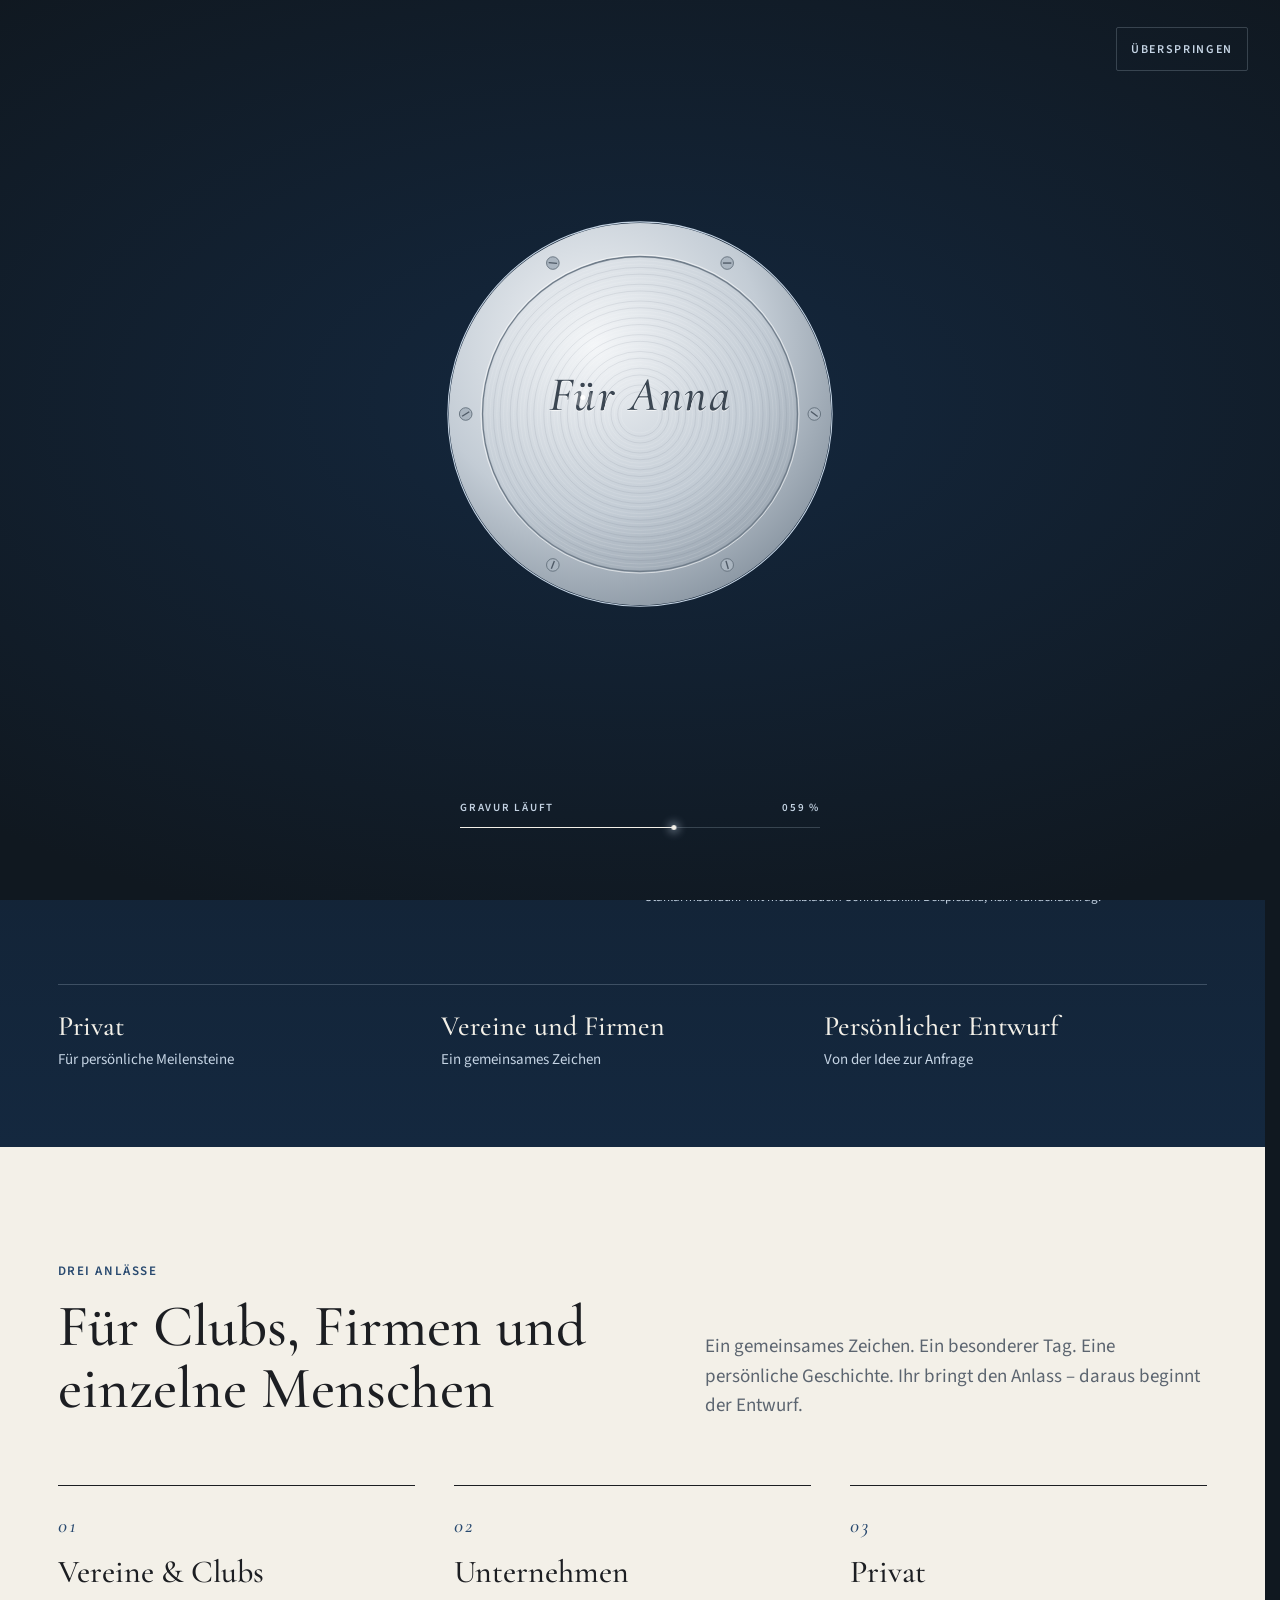
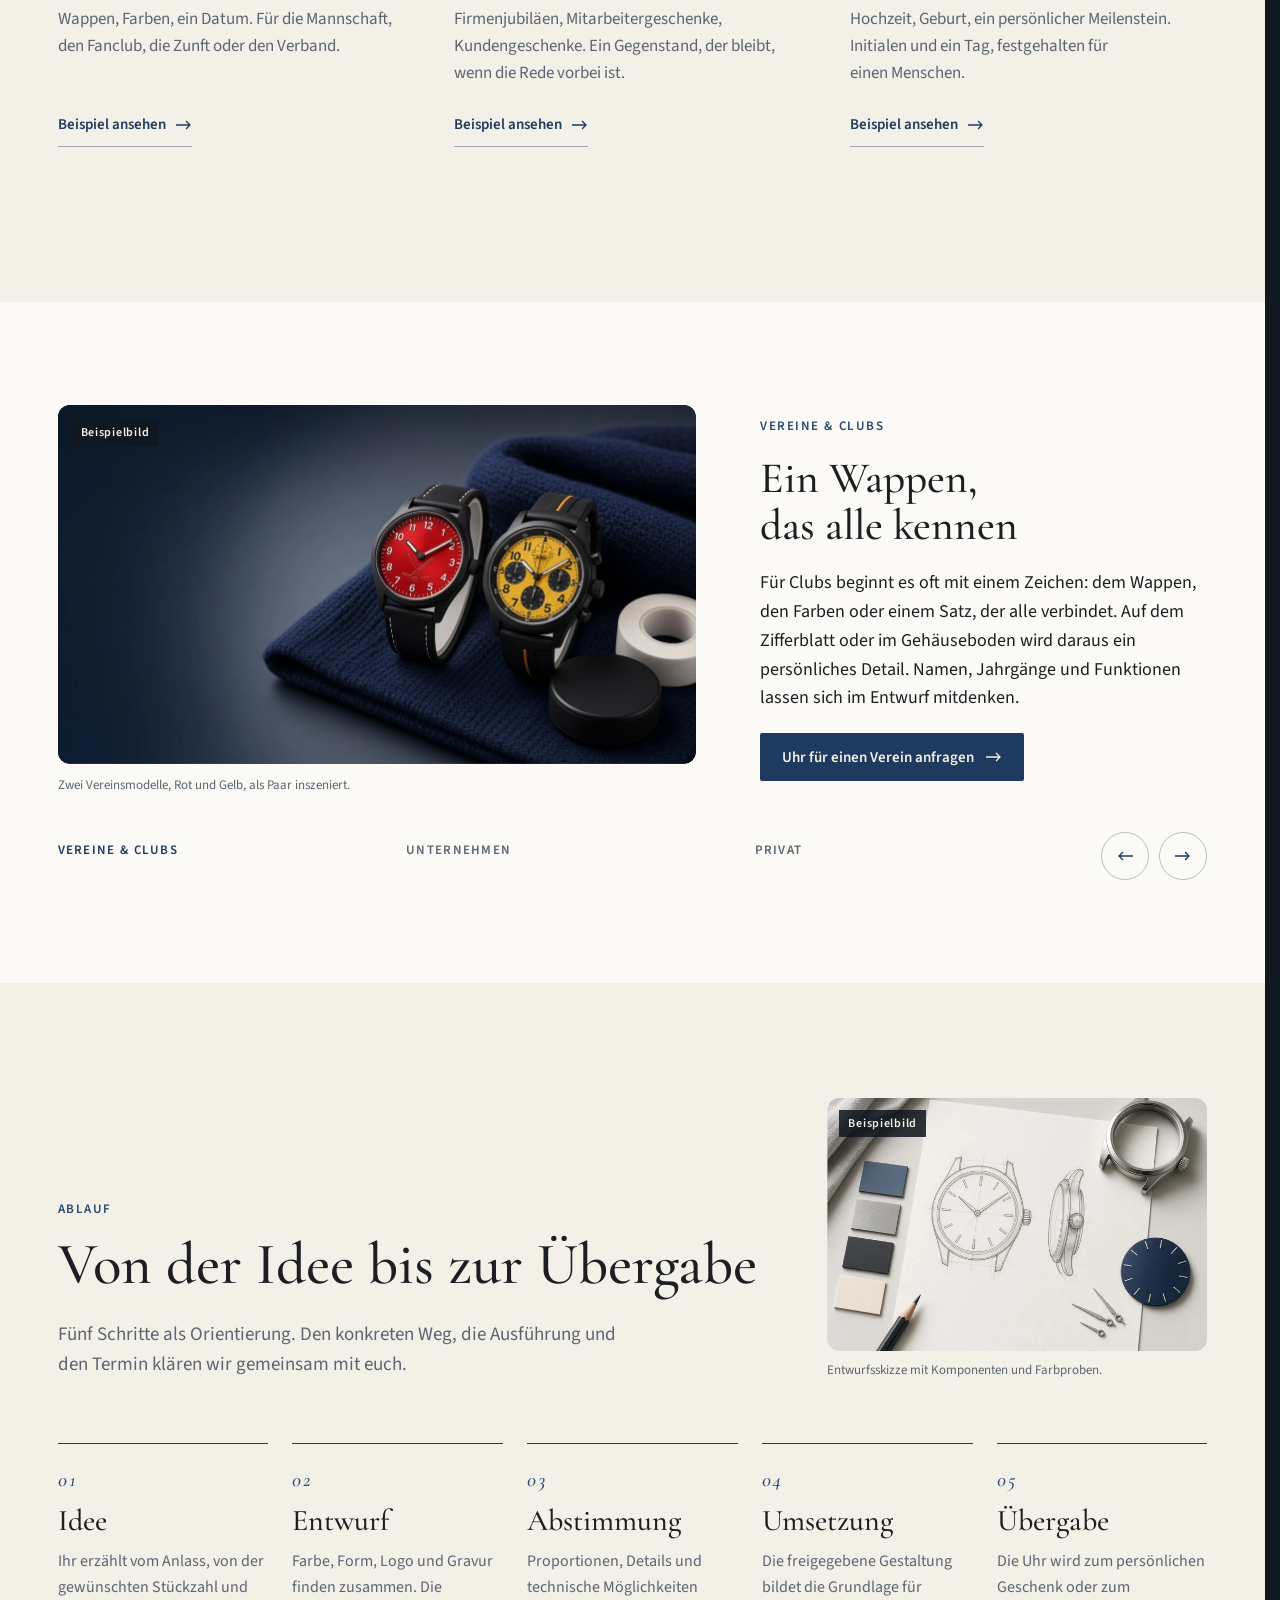
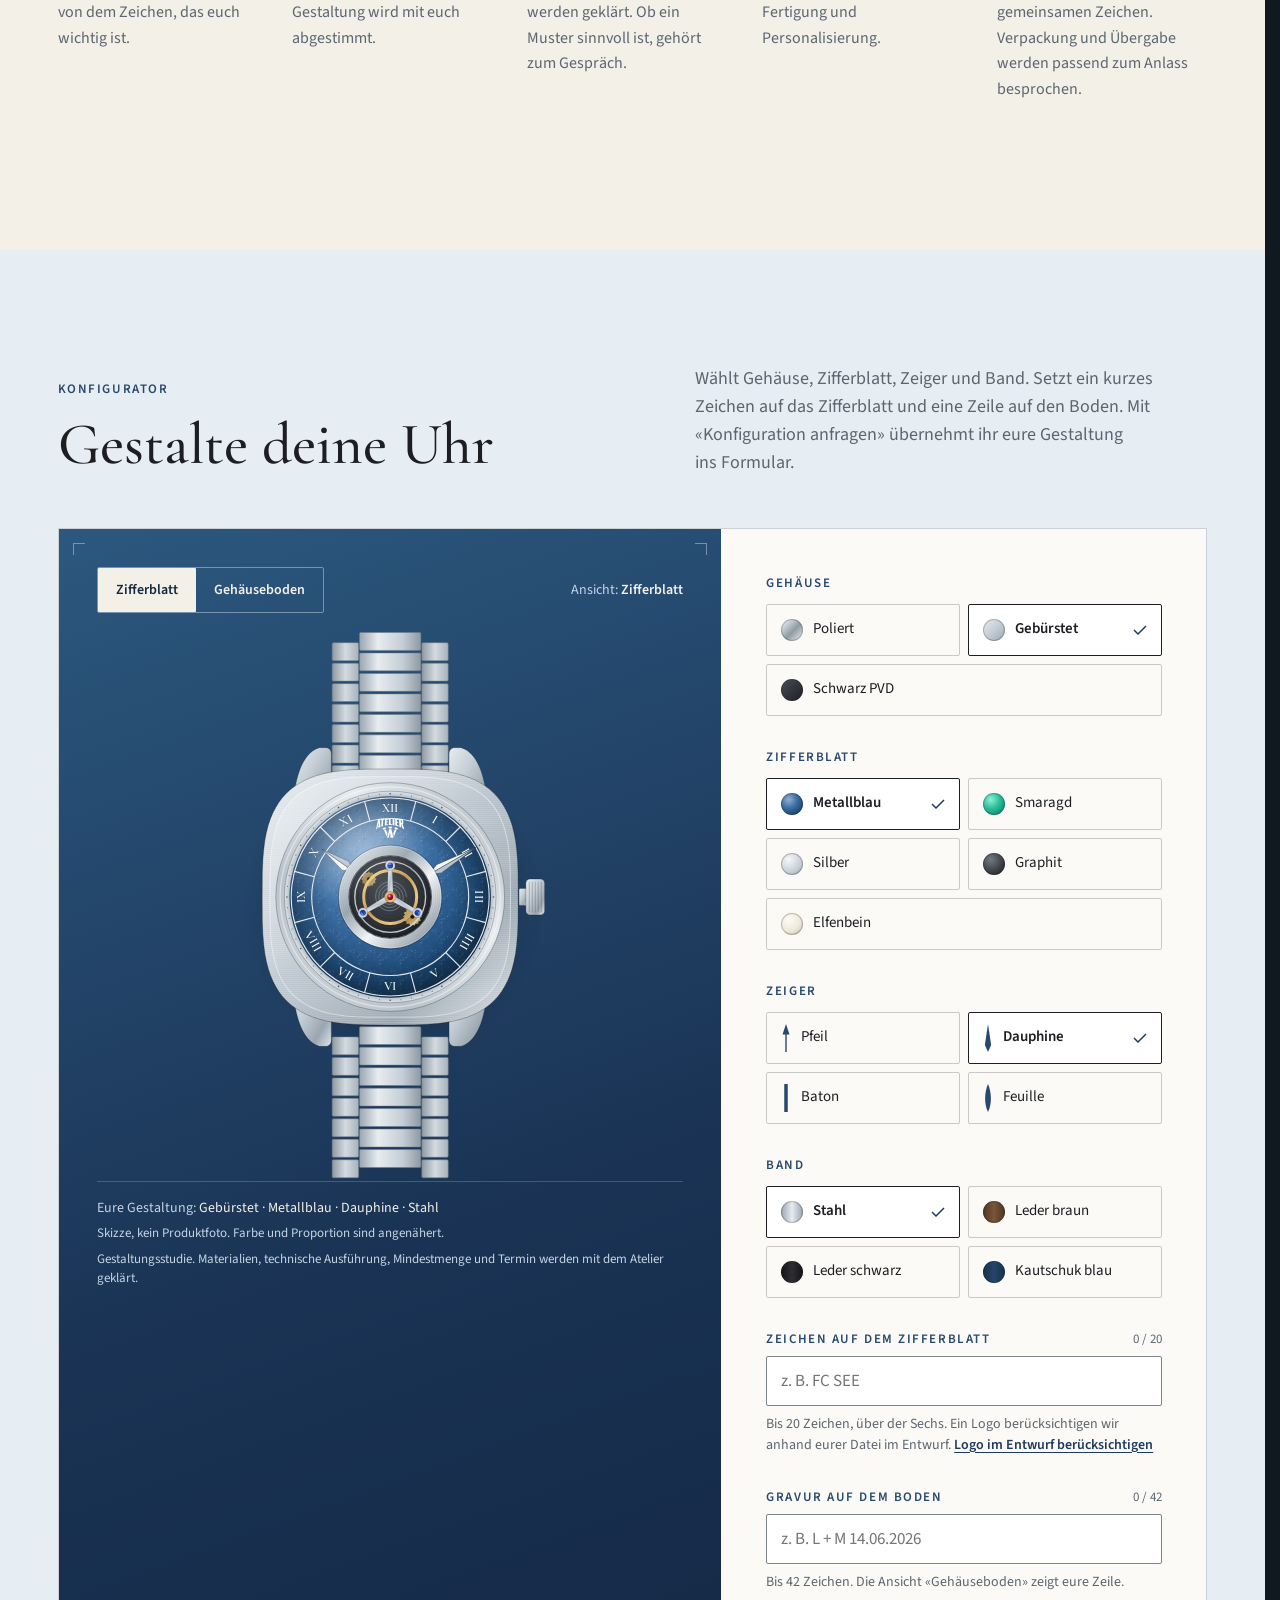
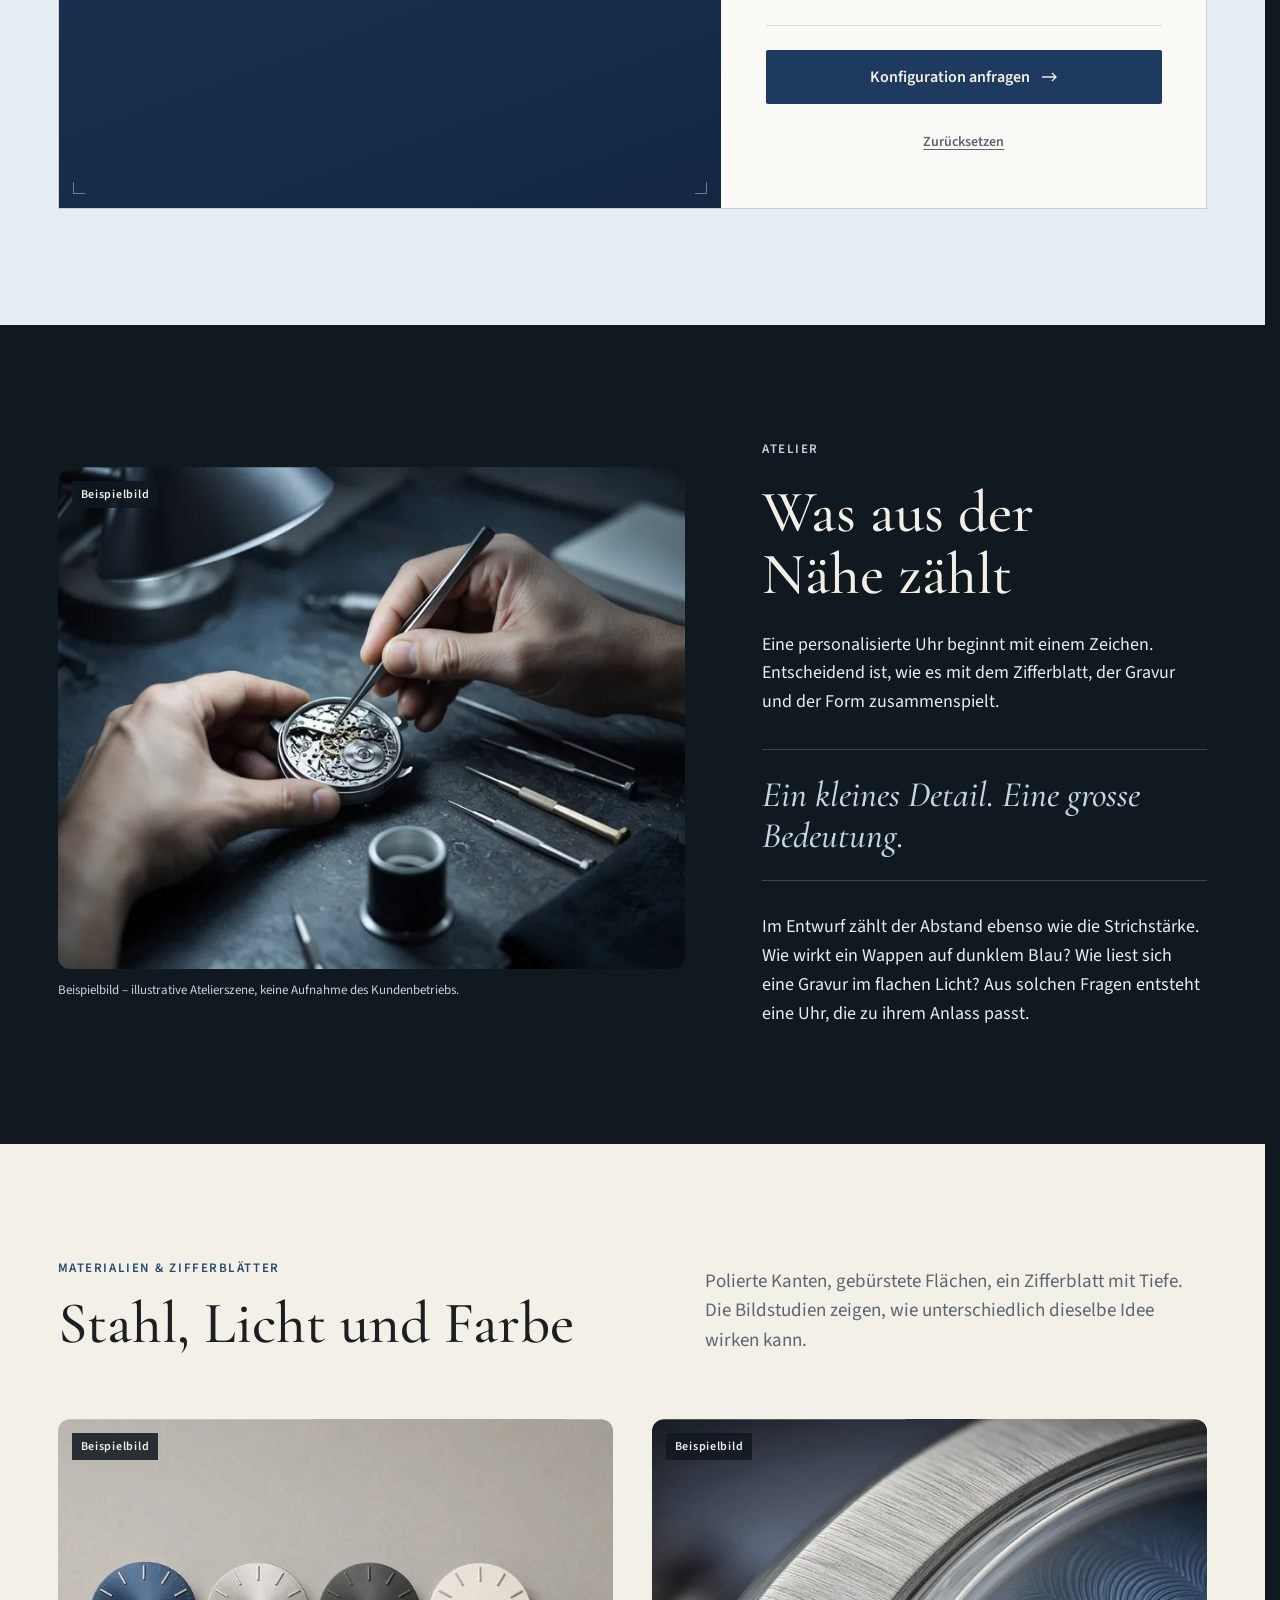
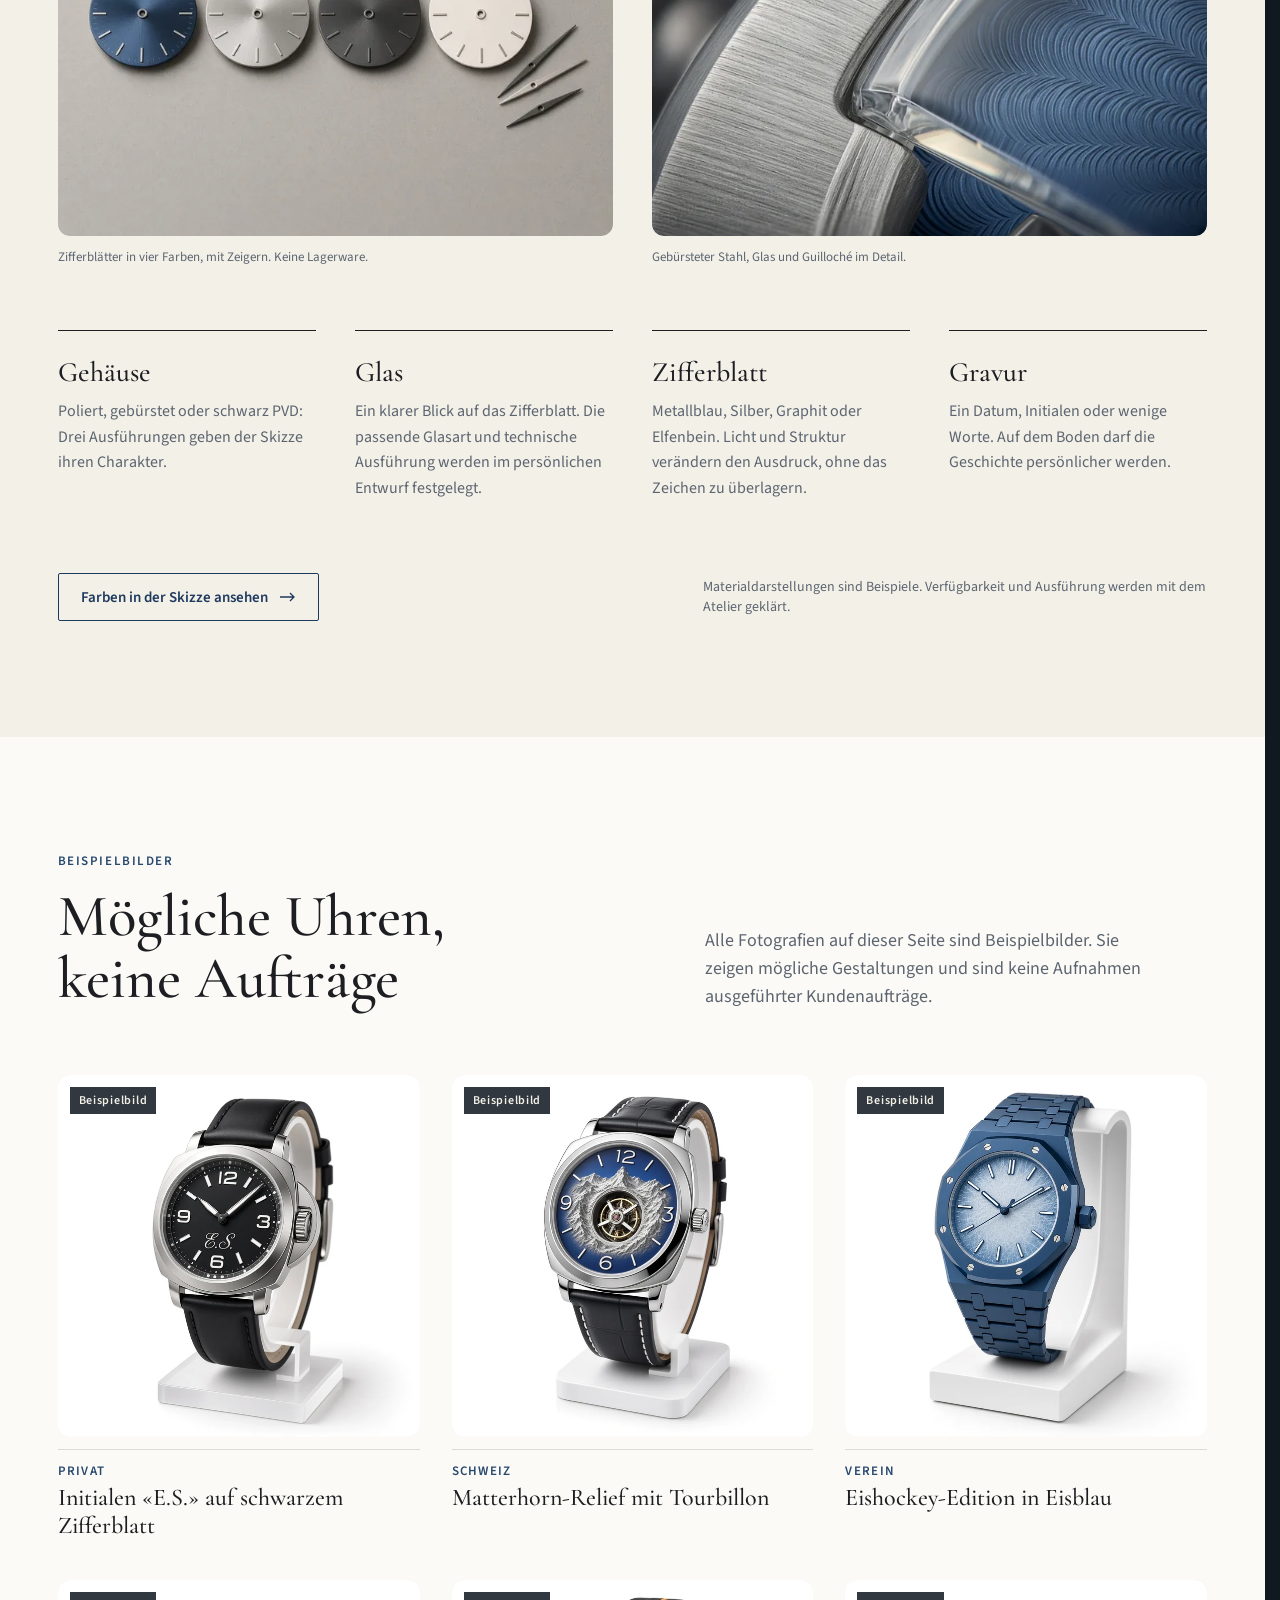
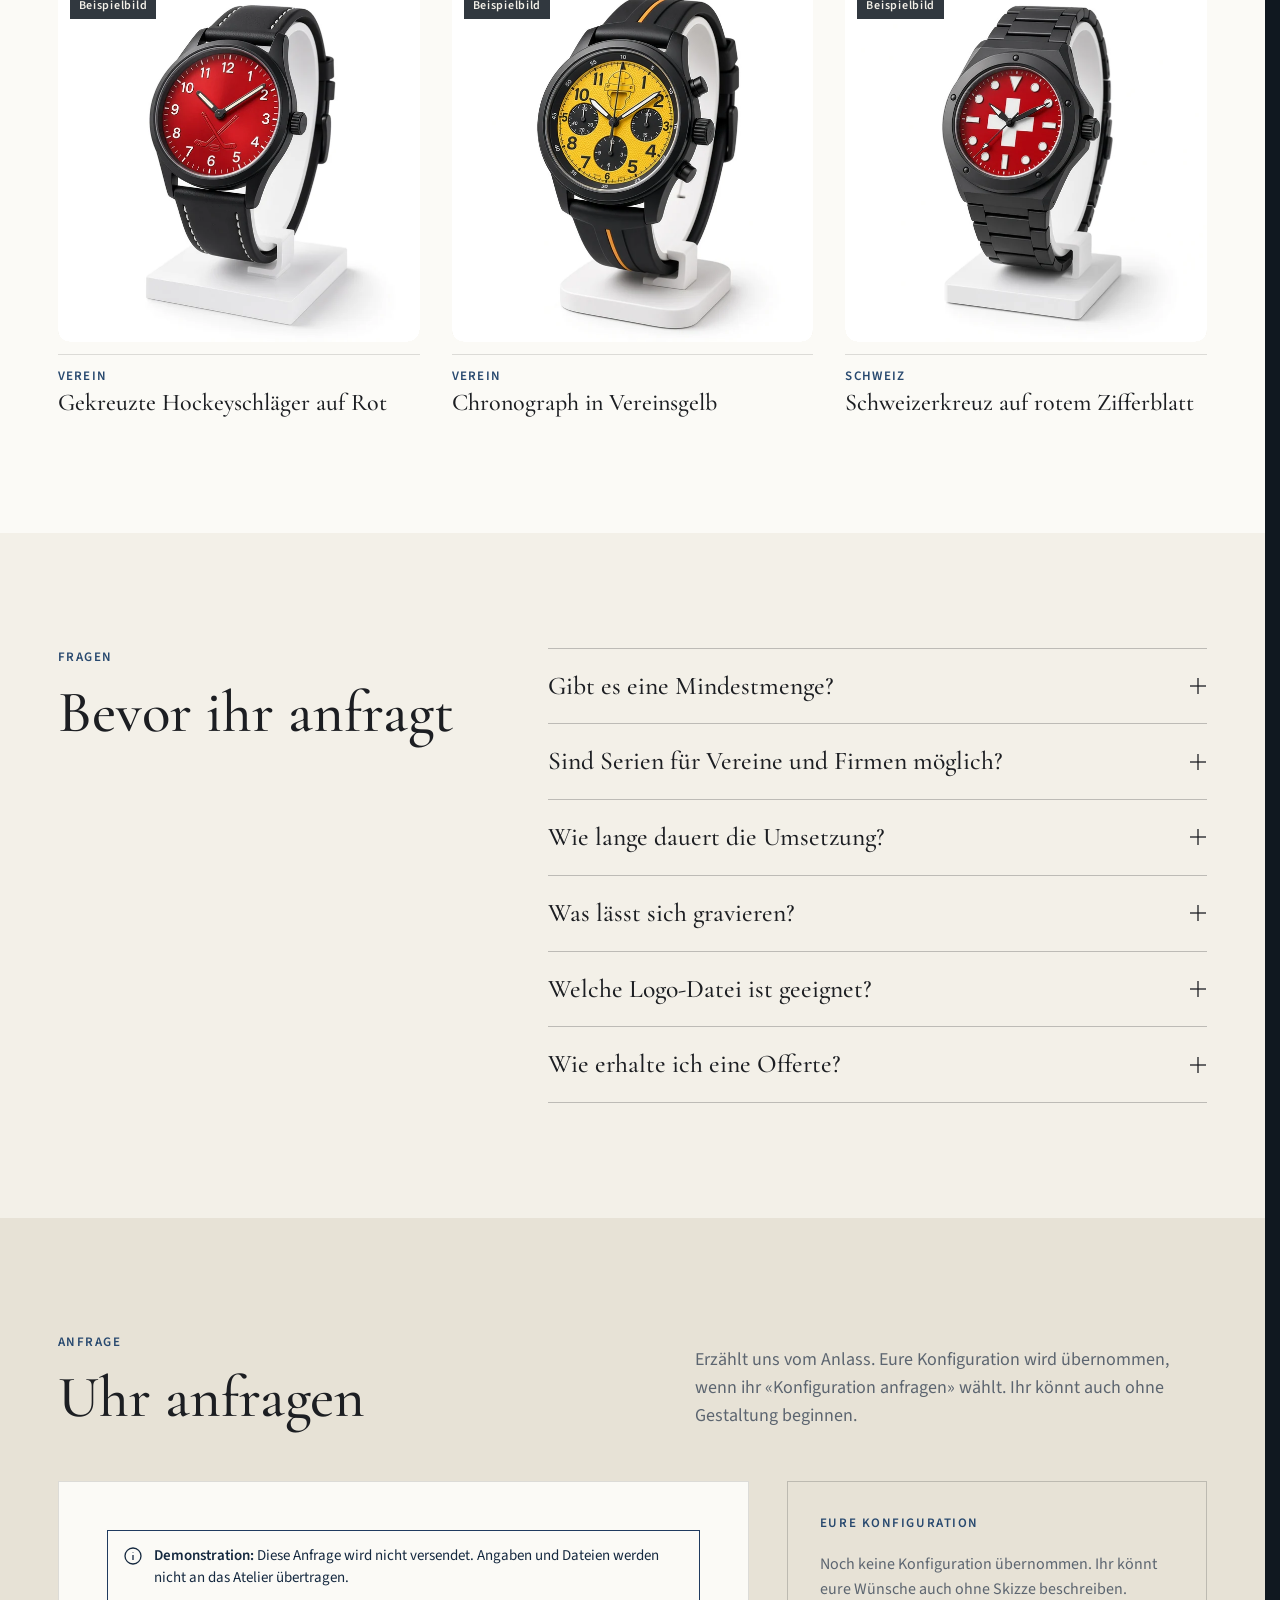
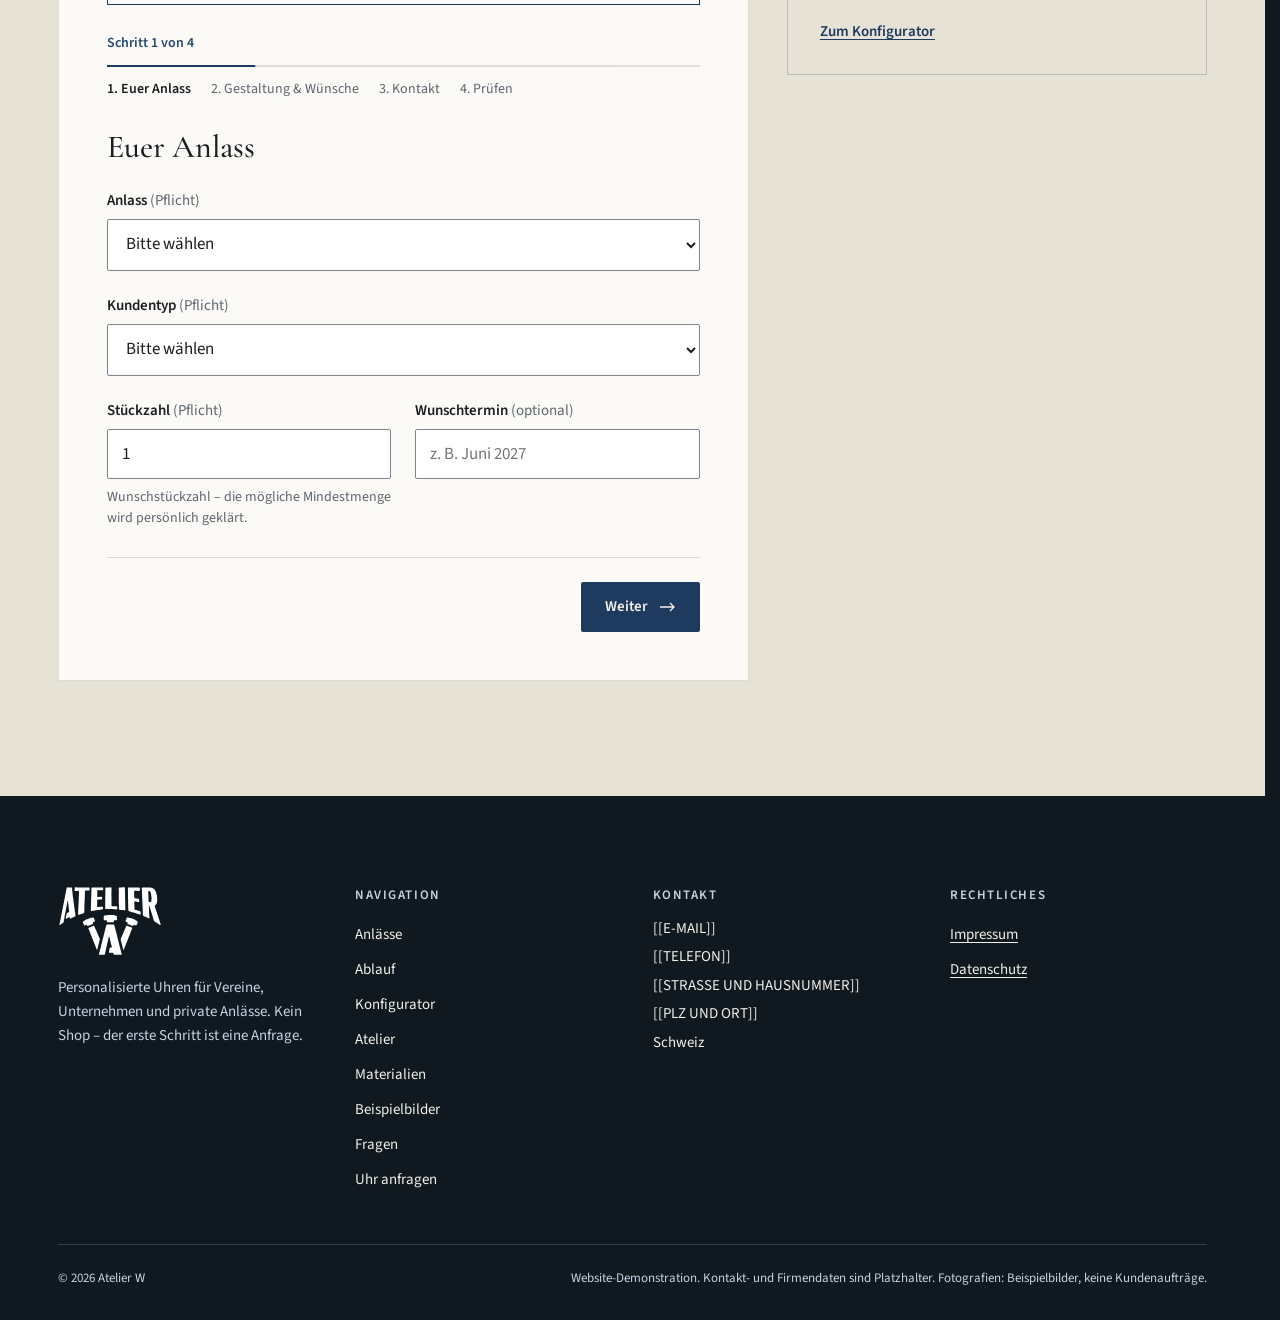
==== index.html @ 71877df3 "Geschichten als Slider mit neuen Szenen" ====
<!DOCTYPE html>
<html lang="de-CH" class="no-js">
<head>
<meta charset="utf-8">
<meta name="viewport" content="width=device-width, initial-scale=1">
<title>Atelier W – Personalisierte Uhren für besondere Anlässe</title>
<meta name="description" content="Personalisierte Uhren für Vereine, Unternehmen und private Meilensteine. Gestaltung erkunden, Uhr konfigurieren und eine persönliche Anfrage vorbereiten.">
<meta name="robots" content="noindex, nofollow">
<meta name="theme-color" content="#1f3a5f">
<meta property="og:type" content="website">
<meta property="og:title" content="Atelier W – Personalisierte Uhren für besondere Anlässe">
<meta property="og:description" content="Website-Demonstration: personalisierte Uhren für Vereine, Unternehmen und private Anlässe. Kein Shop.">
<meta property="og:image" content="assets/img/hero-4x5.webp">
<link rel="icon" href="assets/icons/favicon.svg" type="image/svg+xml">
<link rel="icon" href="assets/icons/favicon-32.png" type="image/png" sizes="32x32">
<link rel="apple-touch-icon" href="assets/icons/apple-touch-icon.png">
<script>
document.documentElement.className = 'js';
if (location.protocol !== 'file:') {
  ['source-sans-3-latin-400-normal', 'source-sans-3-latin-600-normal', 'cormorant-garamond-latin-500-normal', 'cormorant-garamond-latin-500-italic'].forEach(function (f) {
    var l = document.createElement('link'); l.rel = 'preload'; l.as = 'font'; l.type = 'font/woff2';
    l.crossOrigin = 'anonymous'; l.href = 'assets/fonts/' + f + '.woff2'; document.head.appendChild(l);
  });
}
</script>
<link rel="stylesheet" href="assets/css/styles.css">
<script>
/* Intro-Modus vor dem ersten Bild festlegen: full = ganzes Intro (einmal pro Sitzung), short = kurze Einblendung bei
   «Bewegung reduzieren», none = kein Intro. Fallback: nach 12 s gilt das Intro in jedem Fall als beendet. */
(function () {
  var r = document.documentElement, m = 'full';
  try { if (sessionStorage.getItem('aw-intro-seen')) m = 'none'; } catch (e) {}
  if (m === 'full' && window.matchMedia && window.matchMedia('(prefers-reduced-motion: reduce)').matches) m = 'short';
  r.setAttribute('data-intro', m);
  setTimeout(function () { var v = r.getAttribute('data-intro'); if (v === 'full' || v === 'short') r.setAttribute('data-intro', 'done'); }, 12000);
})();
</script>
</head>
<body>
<div id="aw-intro"><div class="intro-bg" aria-hidden="true"></div></div>
<a href="#inhalt" style="position:fixed;left:16px;top:-80px;z-index:100;background:#f3f0e8;color:#14283f;padding:12px 16px;font-weight:600;transition:top 160ms" data-fc="0">Zum Inhalt</a>

<header class="hd" data-dark="">
  <div class="hd-in">
    <a class="brand" href="#top" aria-label="Atelier W – zum Seitenanfang">
      <img src="assets/logo/atelier-w-logo-white.svg" alt="Atelier W" width="80" height="54">
    </a>
    <nav class="nav-wide hd-nav" aria-label="Hauptnavigation">
      <ul class="hd-links"><li><a href="#anlaesse" data-nav="anlaesse">Anlässe<span class="nav-line" aria-hidden="true"></span></a></li><li><a href="#ablauf" data-nav="ablauf">Ablauf<span class="nav-line" aria-hidden="true"></span></a></li><li><a href="#konfigurator" data-nav="konfigurator">Konfigurator<span class="nav-line" aria-hidden="true"></span></a></li><li><a href="#atelier" data-nav="atelier">Atelier<span class="nav-line" aria-hidden="true"></span></a></li><li><a href="#materialien" data-nav="materialien">Materialien<span class="nav-line" aria-hidden="true"></span></a></li><li><a href="#beispiele" data-nav="beispiele">Beispiele<span class="nav-line" aria-hidden="true"></span></a></li></ul>
      <a class="hd-cta" href="#anfrage"><span>Uhr anfragen</span><svg width="16" height="10" viewBox="0 0 16 10" fill="none" stroke="currentColor" stroke-width="1.3" aria-hidden="true"><path d="M0 5h14M10 1l4 4-4 4"></path></svg></a>
    </nav>
    <button class="nav-narrow hd-menu" type="button" id="menu-btn" aria-expanded="false" aria-controls="aw-menu">
      <span id="menu-label">Menü</span>
      <svg width="22" height="14" viewBox="0 0 22 14" fill="none" stroke="currentColor" stroke-width="1.3" aria-hidden="true"><path id="menu-icon" d="M0 2h22M0 7h22M0 12h22"></path></svg>
    </button>
  </div>
  <span class="hd-edge" aria-hidden="true"></span>
  <div id="aw-menu" hidden style="position:fixed;top:var(--hd);left:0;right:0;bottom:0;background:#14283f;overflow-y:auto;overscroll-behavior:contain;padding:32px clamp(20px,4.5vw,64px) calc(32px + env(safe-area-inset-bottom))">
    <nav aria-label="Mobile Navigation">
      <ul style="list-style:none;margin:0;padding:0;display:flex;flex-direction:column">
          <li style="border-bottom:1px solid rgba(197,212,228,0.18)"><a href="#anlaesse" style="display:flex;justify-content:space-between;align-items:center;padding:18px 0;color:#f3f0e8;text-decoration:none;font-family:'Cormorant Garamond',Palatino,Georgia,serif;font-size:30px;font-weight:500">Anlässe<svg width="16" height="10" viewBox="0 0 16 10" fill="none" stroke="currentColor" stroke-width="1.3" aria-hidden="true"><path d="M0 5h14M10 1l4 4-4 4"></path></svg></a></li>
          <li style="border-bottom:1px solid rgba(197,212,228,0.18)"><a href="#ablauf" style="display:flex;justify-content:space-between;align-items:center;padding:18px 0;color:#f3f0e8;text-decoration:none;font-family:'Cormorant Garamond',Palatino,Georgia,serif;font-size:30px;font-weight:500">Ablauf<svg width="16" height="10" viewBox="0 0 16 10" fill="none" stroke="currentColor" stroke-width="1.3" aria-hidden="true"><path d="M0 5h14M10 1l4 4-4 4"></path></svg></a></li>
          <li style="border-bottom:1px solid rgba(197,212,228,0.18)"><a href="#konfigurator" style="display:flex;justify-content:space-between;align-items:center;padding:18px 0;color:#f3f0e8;text-decoration:none;font-family:'Cormorant Garamond',Palatino,Georgia,serif;font-size:30px;font-weight:500">Konfigurator<svg width="16" height="10" viewBox="0 0 16 10" fill="none" stroke="currentColor" stroke-width="1.3" aria-hidden="true"><path d="M0 5h14M10 1l4 4-4 4"></path></svg></a></li>
          <li style="border-bottom:1px solid rgba(197,212,228,0.18)"><a href="#atelier" style="display:flex;justify-content:space-between;align-items:center;padding:18px 0;color:#f3f0e8;text-decoration:none;font-family:'Cormorant Garamond',Palatino,Georgia,serif;font-size:30px;font-weight:500">Atelier<svg width="16" height="10" viewBox="0 0 16 10" fill="none" stroke="currentColor" stroke-width="1.3" aria-hidden="true"><path d="M0 5h14M10 1l4 4-4 4"></path></svg></a></li>
          <li style="border-bottom:1px solid rgba(197,212,228,0.18)"><a href="#materialien" style="display:flex;justify-content:space-between;align-items:center;padding:18px 0;color:#f3f0e8;text-decoration:none;font-family:'Cormorant Garamond',Palatino,Georgia,serif;font-size:30px;font-weight:500">Materialien<svg width="16" height="10" viewBox="0 0 16 10" fill="none" stroke="currentColor" stroke-width="1.3" aria-hidden="true"><path d="M0 5h14M10 1l4 4-4 4"></path></svg></a></li>
          <li style="border-bottom:1px solid rgba(197,212,228,0.18)"><a href="#beispiele" style="display:flex;justify-content:space-between;align-items:center;padding:18px 0;color:#f3f0e8;text-decoration:none;font-family:'Cormorant Garamond',Palatino,Georgia,serif;font-size:30px;font-weight:500">Beispiele<svg width="16" height="10" viewBox="0 0 16 10" fill="none" stroke="currentColor" stroke-width="1.3" aria-hidden="true"><path d="M0 5h14M10 1l4 4-4 4"></path></svg></a></li>
          </ul>
      <a href="#anfrage" style="margin-top:32px;display:flex;justify-content:center;align-items:center;min-height:52px;background:#f3f0e8;color:#14283f;text-decoration:none;font-weight:600;font-size:16px;border-radius:2px">Uhr anfragen</a>
    </nav>
  </div>
</header>

<main id="aw-main">
<span id="top" style="display:block;scroll-margin-top:var(--hd)"></span>
<section id="inhalt" tabindex="-1" data-dark="" aria-labelledby="hero-h" style="scroll-margin-top:var(--hd);background:linear-gradient(180deg,#101820,#14283f);color:#f3f0e8;outline:none">
  <div style="max-width:1280px;margin:0 auto;padding:clamp(48px,7vw,112px) clamp(20px,4.5vw,64px) 0;display:flex;flex-wrap:wrap;align-items:center;gap:clamp(40px,5vw,80px)">
    <div style="flex:1 1 400px;min-width:0;display:flex;flex-direction:column;gap:28px">
      <p style="margin:0;font-size:13px;font-weight:600;letter-spacing:0.12em;text-transform:uppercase;color:#c5d4e4">Atelier W, Schweiz</p>
      <h1 id="hero-h" style="margin:0;font-family:'Cormorant Garamond',Palatino,'Palatino Linotype',Georgia,serif;font-weight:500;font-size:clamp(3rem,7.4vw,7.2rem);line-height:1;letter-spacing:-0.01em;text-wrap:balance">Was euch verbindet.<br><em style="font-style:italic;color:#c5d4e4">Für immer am Handgelenk.</em></h1>
      <p style="margin:0;max-width:34em;font-size:clamp(18px,1.6vw,21px);line-height:1.5;color:#e6edf3;text-wrap:pretty">Personalisierte Uhren für Vereine, Unternehmen und private Anlässe. Euer Zeichen auf dem Zifferblatt, eure Worte im Gehäuseboden.</p>
      <div style="display:flex;flex-wrap:wrap;gap:16px;padding-top:8px">
        <a href="#anfrage" style="display:inline-flex;align-items:center;gap:12px;min-height:52px;padding:0 26px;background:#f3f0e8;color:#14283f;text-decoration:none;font-weight:600;font-size:16px;border-radius:2px;transition:background 200ms,gap 200ms" data-hv="0">Uhr anfragen<svg width="16" height="10" viewBox="0 0 16 10" fill="none" stroke="currentColor" stroke-width="1.3" aria-hidden="true"><path d="M0 5h14M10 1l4 4-4 4"></path></svg></a>
        <a href="#konfigurator" style="display:inline-flex;align-items:center;gap:12px;min-height:52px;padding:0 26px;border:1px solid rgba(197,212,228,0.55);color:#f3f0e8;text-decoration:none;font-weight:600;font-size:16px;border-radius:2px;transition:border-color 200ms,background 200ms" data-hv="1">Uhr gestalten</a>
      </div>
    </div>
    <figure style="flex:1 1 440px;min-width:0;margin:0;display:flex;flex-direction:column;gap:12px">
      <div class="ph-frame" style="position:relative;aspect-ratio:4/5;max-height:78svh;background:#101820;overflow:hidden">
        <img src="assets/img/hero-4x5.webp" srcset="assets/img/hero-4x5-720.webp 720w, assets/img/hero-4x5.webp 1440w" sizes="(min-width: 1000px) 46vw, 100vw" alt="Stahlarmbanduhr mit metallblauem Sonnenschliff-Zifferblatt vor dunklem Hintergrund" fetchpriority="high" decoding="async" style="position:absolute;inset:0;width:100%;height:100%;object-fit:cover;display:block">
        <span style="position:absolute;top:14px;left:14px;pointer-events:none;padding:5px 9px;background:rgba(16,24,32,0.86);color:#f3f0e8;font-size:12px;font-weight:600;letter-spacing:0.06em">Beispielbild</span>
      </div>
      <figcaption style="font-size:13px;line-height:1.5;color:#c5d4e4">Stahlarmbanduhr mit metallblauem Sonnenschliff. Beispielbild, kein Kundenauftrag.</figcaption>
    </figure>
  </div>
  <div style="max-width:1280px;margin:0 auto;padding:clamp(48px,6vw,88px) clamp(20px,4.5vw,64px) clamp(48px,6vw,80px)">
    <ul style="list-style:none;margin:0;padding:0;display:grid;grid-template-columns:repeat(auto-fit,minmax(min(100%,240px),1fr));border-top:1px solid rgba(197,212,228,0.24)">
      <li style="padding:24px 24px 0 0;display:flex;flex-direction:column;gap:6px"><span style="font-family:'Cormorant Garamond',Palatino,Georgia,serif;font-size:28px;font-weight:500">Privat</span><span style="font-size:15px;color:#c5d4e4">Für persönliche Meilensteine</span></li>
      <li style="padding:24px 24px 0 0;display:flex;flex-direction:column;gap:6px"><span style="font-family:'Cormorant Garamond',Palatino,Georgia,serif;font-size:28px;font-weight:500">Vereine und Firmen</span><span style="font-size:15px;color:#c5d4e4">Ein gemeinsames Zeichen</span></li>
      <li style="padding:24px 24px 0 0;display:flex;flex-direction:column;gap:6px"><span style="font-family:'Cormorant Garamond',Palatino,Georgia,serif;font-size:28px;font-weight:500">Persönlicher Entwurf</span><span style="font-size:15px;color:#c5d4e4">Von der Idee zur Anfrage</span></li>
    </ul>
  </div>
</section>

<section id="anlaesse" aria-labelledby="anl-h" style="scroll-margin-top:var(--hd);background:#f3f0e8">
  <div style="max-width:1280px;margin:0 auto;padding:clamp(64px,9vw,136px) clamp(20px,4.5vw,64px)">
    <div style="display:flex;flex-wrap:wrap;gap:24px 64px;align-items:end;margin-bottom:clamp(40px,5vw,72px)">
      <div style="flex:1 1 420px;min-width:0">
        <p style="margin:0 0 16px;font-size:13px;font-weight:600;letter-spacing:0.12em;text-transform:uppercase;color:#28496f">Drei Anlässe</p>
        <h2 id="anl-h" style="margin:0;font-family:'Cormorant Garamond',Palatino,Georgia,serif;font-weight:500;font-size:clamp(2.25rem,4.6vw,4.4rem);line-height:1.06;text-wrap:balance">Für Clubs, Firmen und einzelne Menschen</h2>
      </div>
      <p style="flex:1 1 340px;min-width:0;margin:0;font-size:19px;line-height:1.55;color:#5c6570;max-width:30em;text-wrap:pretty">Ein gemeinsames Zeichen. Ein besonderer Tag. Eine persönliche Geschichte. Ihr bringt den Anlass – daraus beginnt der Entwurf.</p>
    </div>
    <ol style="list-style:none;margin:0;padding:0;display:grid;grid-template-columns:repeat(auto-fit,minmax(min(100%,300px),1fr));gap:0 clamp(24px,3vw,48px)">
      <li style="border-top:1px solid #1c1e22;padding:28px 0 40px;display:flex;flex-direction:column;gap:16px">
        <span style="font-family:'Cormorant Garamond',Palatino,Georgia,serif;font-size:20px;font-style:italic;color:#28496f;font-variant-numeric:tabular-nums">01</span>
        <h3 style="margin:0;font-family:'Cormorant Garamond',Palatino,Georgia,serif;font-weight:500;font-size:clamp(1.65rem,2.5vw,2.5rem);line-height:1.12">Vereine &amp; Clubs</h3>
        <p style="margin:0;font-size:17px;line-height:1.6;color:#5c6570;text-wrap:pretty">Wappen, Farben, ein Datum. Für die Mannschaft, den Fanclub, die Zunft oder den Verband.</p>
        <a href="#geschichte-verein" style="margin-top:auto;align-self:flex-start;display:inline-flex;align-items:center;gap:10px;min-height:44px;color:#1f3a5f;text-decoration:none;font-weight:600;font-size:15px;border-bottom:1px solid rgba(31,58,95,0.4);transition:gap 200ms,border-color 200ms" data-hv="2">Beispiel ansehen<svg width="16" height="10" viewBox="0 0 16 10" fill="none" stroke="currentColor" stroke-width="1.3" aria-hidden="true"><path d="M0 5h14M10 1l4 4-4 4"></path></svg></a>
      </li>
      <li style="border-top:1px solid #1c1e22;padding:28px 0 40px;display:flex;flex-direction:column;gap:16px">
        <span style="font-family:'Cormorant Garamond',Palatino,Georgia,serif;font-size:20px;font-style:italic;color:#28496f;font-variant-numeric:tabular-nums">02</span>
        <h3 style="margin:0;font-family:'Cormorant Garamond',Palatino,Georgia,serif;font-weight:500;font-size:clamp(1.65rem,2.5vw,2.5rem);line-height:1.12">Unternehmen</h3>
        <p style="margin:0;font-size:17px;line-height:1.6;color:#5c6570;text-wrap:pretty">Firmenjubiläen, Mitarbeitergeschenke, Kundengeschenke. Ein Gegenstand, der bleibt, wenn die Rede vorbei ist.</p>
        <a href="#geschichte-unternehmen" style="margin-top:auto;align-self:flex-start;display:inline-flex;align-items:center;gap:10px;min-height:44px;color:#1f3a5f;text-decoration:none;font-weight:600;font-size:15px;border-bottom:1px solid rgba(31,58,95,0.4);transition:gap 200ms,border-color 200ms" data-hv="2">Beispiel ansehen<svg width="16" height="10" viewBox="0 0 16 10" fill="none" stroke="currentColor" stroke-width="1.3" aria-hidden="true"><path d="M0 5h14M10 1l4 4-4 4"></path></svg></a>
      </li>
      <li style="border-top:1px solid #1c1e22;padding:28px 0 40px;display:flex;flex-direction:column;gap:16px">
        <span style="font-family:'Cormorant Garamond',Palatino,Georgia,serif;font-size:20px;font-style:italic;color:#28496f;font-variant-numeric:tabular-nums">03</span>
        <h3 style="margin:0;font-family:'Cormorant Garamond',Palatino,Georgia,serif;font-weight:500;font-size:clamp(1.65rem,2.5vw,2.5rem);line-height:1.12">Privat</h3>
        <p style="margin:0;font-size:17px;line-height:1.6;color:#5c6570;text-wrap:pretty">Hochzeit, Geburt, ein persönlicher Meilenstein. Initialen und ein Tag, festgehalten für einen Menschen.</p>
        <a href="#geschichte-privat" style="margin-top:auto;align-self:flex-start;display:inline-flex;align-items:center;gap:10px;min-height:44px;color:#1f3a5f;text-decoration:none;font-weight:600;font-size:15px;border-bottom:1px solid rgba(31,58,95,0.4);transition:gap 200ms,border-color 200ms" data-hv="2">Beispiel ansehen<svg width="16" height="10" viewBox="0 0 16 10" fill="none" stroke="currentColor" stroke-width="1.3" aria-hidden="true"><path d="M0 5h14M10 1l4 4-4 4"></path></svg></a>
      </li>
    </ol>
  </div>
</section>

<section id="geschichten" aria-label="Geschichten" style="background:#fbfaf6;scroll-margin-top:var(--hd)">
  <div style="max-width:1440px;margin:0 auto;padding:clamp(64px,8vw,120px) clamp(20px,4.5vw,64px)">
    <div class="sl" aria-roledescription="Karussell" aria-label="Geschichten: Verein, Unternehmen, Privat">
      <div class="sl-stage" aria-live="polite">
      <article id="geschichte-verein" class="sl-slide is-active" role="group" aria-roledescription="Folie" aria-label="1 von 3: Vereine &amp; Clubs" data-i="0">
        <figure class="sl-fig">
          <div class="ph-frame sl-frame">
            <img src="assets/img/slide-verein.webp" srcset="assets/img/slide-verein-720.webp 720w, assets/img/slide-verein.webp 1280w" sizes="(min-width: 1000px) 58vw, 100vw" alt="Zwei Vereinsuhren in Rot und Gelb auf einem dunkelblauen Schal, daneben Puck und Schlägertape" width="1280" height="720" decoding="async">
            <span class="sl-badge">Beispielbild</span>
          </div>
          <figcaption>Zwei Vereinsmodelle, Rot und Gelb, als Paar inszeniert.</figcaption>
        </figure>
        <div class="sl-text" style="display:flex;flex-direction:column;gap:20px">
        <p style="margin:0;font-size:13px;font-weight:600;letter-spacing:0.12em;text-transform:uppercase;color:#28496f">Vereine &amp; Clubs</p>
        <h3 style="margin:0;font-family:'Cormorant Garamond',Palatino,Georgia,serif;font-weight:500;font-size:clamp(2rem,3.4vw,3.2rem);line-height:1.08;text-wrap:balance">Ein Wappen, das alle kennen</h3>
        <p style="margin:0;font-size:18px;line-height:1.6;color:#1c1e22;text-wrap:pretty">Für Clubs beginnt es oft mit einem Zeichen: dem Wappen, den Farben oder einem Satz, der alle verbindet. Auf dem Zifferblatt oder im Gehäuseboden wird daraus ein persönliches Detail. Namen, Jahrgänge und Funktionen lassen sich im Entwurf mitdenken.</p>
        <a href="#anfrage" data-cta="Verein oder Club" style="align-self:flex-start;display:inline-flex;align-items:center;gap:12px;min-height:48px;padding:0 22px;background:#1f3a5f;color:#f3f0e8;text-decoration:none;font-weight:600;font-size:15px;border-radius:2px;transition:background 200ms,gap 200ms" data-hv="3">Uhr für einen Verein anfragen<svg width="16" height="10" viewBox="0 0 16 10" fill="none" stroke="currentColor" stroke-width="1.3" aria-hidden="true"><path d="M0 5h14M10 1l4 4-4 4"></path></svg></a>
      </div>
      </article>
      <article id="geschichte-unternehmen" class="sl-slide" role="group" aria-roledescription="Folie" aria-label="2 von 3: Unternehmen" data-i="1" aria-hidden="true">
        <figure class="sl-fig">
          <div class="ph-frame sl-frame">
            <img src="assets/img/slide-unternehmen.webp" srcset="assets/img/slide-unternehmen-720.webp 720w, assets/img/slide-unternehmen.webp 1280w" sizes="(min-width: 1000px) 58vw, 100vw" alt="Blaue Uhr mit eisblauem Zifferblatt und schwarze Uhr mit Schweizerkreuz auf einem Steinpult, dahinter ein offenes Etui" width="1280" height="720" loading="lazy" decoding="async">
            <span class="sl-badge">Beispielbild</span>
          </div>
          <figcaption>Zwei Modelle als Firmengeschenk, mit Etui und Karte.</figcaption>
        </figure>
        <div class="sl-text" style="display:flex;flex-direction:column;gap:20px">
        <p style="margin:0;font-size:13px;font-weight:600;letter-spacing:0.12em;text-transform:uppercase;color:#28496f">Unternehmen</p>
        <h3 style="margin:0;font-family:'Cormorant Garamond',Palatino,Georgia,serif;font-weight:500;font-size:clamp(2rem,3.4vw,3.2rem);line-height:1.08;text-wrap:balance">Das Jubiläum, in Stahl</h3>
        <p style="margin:0;font-size:18px;line-height:1.6;color:#1c1e22;text-wrap:pretty">Ein Jubiläum. Ein Signet. Eine Geste, die bleibt. Für Mitarbeitende, Kunden oder Menschen, die ein Unternehmen geprägt haben. Logo, Gravur und Gestaltung werden auf den Anlass abgestimmt – vom persönlichen Geschenk bis zur gemeinsamen Serie.</p>
        <a href="#anfrage" data-cta="Unternehmen" style="align-self:flex-start;display:inline-flex;align-items:center;gap:12px;min-height:48px;padding:0 22px;background:#1f3a5f;color:#f3f0e8;text-decoration:none;font-weight:600;font-size:15px;border-radius:2px;transition:background 200ms,gap 200ms" data-hv="3">Uhr für ein Unternehmen anfragen<svg width="16" height="10" viewBox="0 0 16 10" fill="none" stroke="currentColor" stroke-width="1.3" aria-hidden="true"><path d="M0 5h14M10 1l4 4-4 4"></path></svg></a>
      </div>
      </article>
      <article id="geschichte-privat" class="sl-slide" role="group" aria-roledescription="Folie" aria-label="3 von 3: Privat" data-i="2" aria-hidden="true">
        <figure class="sl-fig">
          <div class="ph-frame sl-frame">
            <img src="assets/img/slide-privat.webp" srcset="assets/img/slide-privat-720.webp 720w, assets/img/slide-privat.webp 1280w" sizes="(min-width: 1000px) 58vw, 100vw" alt="Stahluhr mit Initialen E.S. und Stahluhr mit Matterhorn-Relief nebeneinander auf Leinen, daneben zwei Eheringe" width="1280" height="720" loading="lazy" decoding="async">
            <span class="sl-badge">Beispielbild</span>
          </div>
          <figcaption>Ein Paar Uhren mit Initialen und Matterhorn-Relief als Bildstudie, kein Kundenauftrag.</figcaption>
        </figure>
        <div class="sl-text" style="display:flex;flex-direction:column;gap:20px">
        <p style="margin:0;font-size:13px;font-weight:600;letter-spacing:0.12em;text-transform:uppercase;color:#28496f">Privat</p>
        <h3 style="margin:0;font-family:'Cormorant Garamond',Palatino,Georgia,serif;font-weight:500;font-size:clamp(2rem,3.4vw,3.2rem);line-height:1.08;text-wrap:balance">Zwei Buchstaben und ein Tag</h3>
        <p style="margin:0;font-size:18px;line-height:1.6;color:#1c1e22;text-wrap:pretty">L und M, der 14. Juni 2026. Manche Erinnerungen brauchen nicht viele Worte. Initialen auf dem Zifferblatt, ein Datum auf dem Boden oder eine kurze Zeile, die nur ihr versteht. Für eine Hochzeit, eine Geburt oder einen Tag, der bleiben soll.</p>
        <a href="#anfrage" data-cta="Privatperson" style="align-self:flex-start;display:inline-flex;align-items:center;gap:12px;min-height:48px;padding:0 22px;background:#1f3a5f;color:#f3f0e8;text-decoration:none;font-weight:600;font-size:15px;border-radius:2px;transition:background 200ms,gap 200ms" data-hv="3">Uhr für einen privaten Anlass anfragen<svg width="16" height="10" viewBox="0 0 16 10" fill="none" stroke="currentColor" stroke-width="1.3" aria-hidden="true"><path d="M0 5h14M10 1l4 4-4 4"></path></svg></a>
      </div>
      </article>
      </div>
      <div class="sl-nav">
        <div class="sl-tabs" role="group" aria-label="Folie wählen"><button type="button" class="sl-tab is-active" data-go="0" aria-controls="geschichte-verein" aria-current="true"><span class="sl-tab-l">Vereine &amp; Clubs</span><span class="sl-bar"><span></span></span></button><button type="button" class="sl-tab" data-go="1" aria-controls="geschichte-unternehmen"><span class="sl-tab-l">Unternehmen</span><span class="sl-bar"><span></span></span></button><button type="button" class="sl-tab" data-go="2" aria-controls="geschichte-privat"><span class="sl-tab-l">Privat</span><span class="sl-bar"><span></span></span></button></div>
        <div class="sl-arrows">
          <button type="button" class="sl-arrow sl-prev" aria-label="Vorherige Folie"><svg width="16" height="10" viewBox="0 0 16 10" fill="none" stroke="currentColor" stroke-width="1.3" aria-hidden="true"><path d="M0 5h14M10 1l4 4-4 4"></path></svg></button>
          <button type="button" class="sl-arrow sl-next" aria-label="Nächste Folie"><svg width="16" height="10" viewBox="0 0 16 10" fill="none" stroke="currentColor" stroke-width="1.3" aria-hidden="true"><path d="M0 5h14M10 1l4 4-4 4"></path></svg></button>
        </div>
      </div>
    </div>
  </div>
</section>

<section id="ablauf" aria-labelledby="abl-h" style="scroll-margin-top:var(--hd);background:#f3f0e8">
  <div style="max-width:1280px;margin:0 auto;padding:clamp(64px,9vw,136px) clamp(20px,4.5vw,64px);display:flex;flex-direction:column;gap:clamp(40px,5vw,72px)">
    <div style="display:flex;flex-wrap:wrap;gap:32px clamp(32px,5vw,80px);align-items:flex-end">
      <div style="flex:1 1 420px;min-width:0;display:flex;flex-direction:column;gap:16px">
        <p style="margin:0;font-size:13px;font-weight:600;letter-spacing:0.12em;text-transform:uppercase;color:#28496f">Ablauf</p>
        <h2 id="abl-h" style="margin:0;font-family:'Cormorant Garamond',Palatino,Georgia,serif;font-weight:500;font-size:clamp(2.25rem,4.6vw,4.4rem);line-height:1.06;text-wrap:balance">Von der Idee bis zur Übergabe</h2>
        <p style="margin:8px 0 0;font-size:19px;line-height:1.55;color:#5c6570;max-width:30em;text-wrap:pretty">Fünf Schritte als Orientierung. Den konkreten Weg, die Ausführung und den Termin klären wir gemeinsam mit euch.</p>
      </div>
      <figure style="flex:0 1 380px;min-width:0;margin:0;display:flex;flex-direction:column;gap:10px">
        <div class="ph-frame" style="position:relative;aspect-ratio:3/2;background:#e7e2d6;overflow:hidden">
          <img src="assets/img/sketch-3x2.webp" srcset="assets/img/sketch-3x2-720.webp 720w, assets/img/sketch-3x2.webp 1440w" sizes="(min-width: 900px) 380px, 100vw" alt="Entwurfszeichnung einer Uhr mit losen Komponenten und Farbproben" loading="lazy" decoding="async" style="position:absolute;inset:0;width:100%;height:100%;object-fit:cover;display:block">
          <span style="position:absolute;top:12px;left:12px;pointer-events:none;padding:5px 9px;background:rgba(16,24,32,0.86);color:#f3f0e8;font-size:12px;font-weight:600;letter-spacing:0.06em">Beispielbild</span>
        </div>
        <figcaption style="font-size:13px;color:#5c6570">Entwurfsskizze mit Komponenten und Farbproben.</figcaption>
      </figure>
    </div>
    <ol id="process" style="list-style:none;margin:0;padding:0;display:grid;grid-template-columns:repeat(auto-fit,minmax(min(100%,200px),1fr));gap:0 24px">
      <li style="padding:0 0 32px;display:flex;flex-direction:column;gap:12px"><span aria-hidden="true" style="display:block;height:1px;background:rgba(28,30,34,0.14);position:relative;overflow:hidden"><span class="pline" style="position:absolute;inset:0;background:#1f3a5f;transform-origin:left;transition:transform 600ms cubic-bezier(0.22,1,0.36,1) 0ms"></span></span><span style="padding-top:12px;font-family:'Cormorant Garamond',Palatino,Georgia,serif;font-style:italic;font-size:20px;color:#28496f;font-variant-numeric:tabular-nums">01</span><h3 style="margin:0;font-family:'Cormorant Garamond',Palatino,Georgia,serif;font-weight:500;font-size:30px;line-height:1.1">Idee</h3><p style="margin:0;font-size:16px;line-height:1.6;color:#5c6570;text-wrap:pretty">Ihr erzählt vom Anlass, von der gewünschten Stückzahl und von dem Zeichen, das euch wichtig ist.</p></li>
      <li style="padding:0 0 32px;display:flex;flex-direction:column;gap:12px"><span aria-hidden="true" style="display:block;height:1px;background:rgba(28,30,34,0.14);position:relative;overflow:hidden"><span class="pline" style="position:absolute;inset:0;background:#1f3a5f;transform-origin:left;transition:transform 600ms cubic-bezier(0.22,1,0.36,1) 80ms"></span></span><span style="padding-top:12px;font-family:'Cormorant Garamond',Palatino,Georgia,serif;font-style:italic;font-size:20px;color:#28496f;font-variant-numeric:tabular-nums">02</span><h3 style="margin:0;font-family:'Cormorant Garamond',Palatino,Georgia,serif;font-weight:500;font-size:30px;line-height:1.1">Entwurf</h3><p style="margin:0;font-size:16px;line-height:1.6;color:#5c6570;text-wrap:pretty">Farbe, Form, Logo und Gravur finden zusammen. Die Gestaltung wird mit euch abgestimmt.</p></li>
      <li style="padding:0 0 32px;display:flex;flex-direction:column;gap:12px"><span aria-hidden="true" style="display:block;height:1px;background:rgba(28,30,34,0.14);position:relative;overflow:hidden"><span class="pline" style="position:absolute;inset:0;background:#1f3a5f;transform-origin:left;transition:transform 600ms cubic-bezier(0.22,1,0.36,1) 160ms"></span></span><span style="padding-top:12px;font-family:'Cormorant Garamond',Palatino,Georgia,serif;font-style:italic;font-size:20px;color:#28496f;font-variant-numeric:tabular-nums">03</span><h3 style="margin:0;font-family:'Cormorant Garamond',Palatino,Georgia,serif;font-weight:500;font-size:30px;line-height:1.1">Abstimmung</h3><p style="margin:0;font-size:16px;line-height:1.6;color:#5c6570;text-wrap:pretty">Proportionen, Details und technische Möglichkeiten werden geklärt. Ob ein Muster sinnvoll ist, gehört zum Gespräch.</p></li>
      <li style="padding:0 0 32px;display:flex;flex-direction:column;gap:12px"><span aria-hidden="true" style="display:block;height:1px;background:rgba(28,30,34,0.14);position:relative;overflow:hidden"><span class="pline" style="position:absolute;inset:0;background:#1f3a5f;transform-origin:left;transition:transform 600ms cubic-bezier(0.22,1,0.36,1) 240ms"></span></span><span style="padding-top:12px;font-family:'Cormorant Garamond',Palatino,Georgia,serif;font-style:italic;font-size:20px;color:#28496f;font-variant-numeric:tabular-nums">04</span><h3 style="margin:0;font-family:'Cormorant Garamond',Palatino,Georgia,serif;font-weight:500;font-size:30px;line-height:1.1">Umsetzung</h3><p style="margin:0;font-size:16px;line-height:1.6;color:#5c6570;text-wrap:pretty">Die freigegebene Gestaltung bildet die Grundlage für Fertigung und Personalisierung.</p></li>
      <li style="padding:0 0 32px;display:flex;flex-direction:column;gap:12px"><span aria-hidden="true" style="display:block;height:1px;background:rgba(28,30,34,0.14);position:relative;overflow:hidden"><span class="pline" style="position:absolute;inset:0;background:#1f3a5f;transform-origin:left;transition:transform 600ms cubic-bezier(0.22,1,0.36,1) 320ms"></span></span><span style="padding-top:12px;font-family:'Cormorant Garamond',Palatino,Georgia,serif;font-style:italic;font-size:20px;color:#28496f;font-variant-numeric:tabular-nums">05</span><h3 style="margin:0;font-family:'Cormorant Garamond',Palatino,Georgia,serif;font-weight:500;font-size:30px;line-height:1.1">Übergabe</h3><p style="margin:0;font-size:16px;line-height:1.6;color:#5c6570;text-wrap:pretty">Die Uhr wird zum persönlichen Geschenk oder zum gemeinsamen Zeichen. Verpackung und Übergabe werden passend zum Anlass besprochen.</p></li>
    </ol>
  </div>
</section>

<section id="konfigurator" aria-labelledby="konf-h" style="scroll-margin-top:var(--hd);background:#e6edf3">
  <div style="max-width:1440px;margin:0 auto;padding:clamp(64px,9vw,128px) clamp(20px,4.5vw,64px)">
    <div style="max-width:1280px;margin:0 auto clamp(32px,4vw,56px);display:flex;flex-wrap:wrap;gap:24px 64px;align-items:end">
      <div style="flex:1 1 420px;min-width:0">
        <p style="margin:0 0 16px;font-size:13px;font-weight:600;letter-spacing:0.12em;text-transform:uppercase;color:#28496f">Konfigurator</p>
        <h2 id="konf-h" style="margin:0;font-family:'Cormorant Garamond',Palatino,Georgia,serif;font-weight:500;font-size:clamp(2.25rem,4.6vw,4.4rem);line-height:1.06">Gestalte deine Uhr</h2>
      </div>
      <p style="flex:1 1 360px;min-width:0;margin:0;font-size:18px;line-height:1.55;color:#5c6570;max-width:32em;text-wrap:pretty">Wählt Gehäuse, Zifferblatt, Zeiger und Band. Setzt ein kurzes Zeichen auf das Zifferblatt und eine Zeile auf den Boden. Mit «Konfiguration anfragen» übernehmt ihr eure Gestaltung ins Formular.</p>
    </div>
    <div id="cfg" data-finish="gebuerstet" data-dial="blau" data-hands="dauphine" data-strap="stahl" data-view="front" style="display:flex;flex-wrap:wrap;border:1px solid rgba(28,30,34,0.14)">
      <div data-dark="" style="flex:7 1 460px;min-width:0;position:relative;background:linear-gradient(160deg,#2c587f,#1a3354 55%,#132743);color:#f3f0e8">
        <span aria-hidden="true" style="position:absolute;top:14px;left:14px;width:12px;height:12px;border-top:1px solid rgba(197,212,228,0.5);border-left:1px solid rgba(197,212,228,0.5)"></span>
        <span aria-hidden="true" style="position:absolute;top:14px;right:14px;width:12px;height:12px;border-top:1px solid rgba(197,212,228,0.5);border-right:1px solid rgba(197,212,228,0.5)"></span>
        <span aria-hidden="true" style="position:absolute;bottom:14px;left:14px;width:12px;height:12px;border-bottom:1px solid rgba(197,212,228,0.5);border-left:1px solid rgba(197,212,228,0.5)"></span>
        <span aria-hidden="true" style="position:absolute;bottom:14px;right:14px;width:12px;height:12px;border-bottom:1px solid rgba(197,212,228,0.5);border-right:1px solid rgba(197,212,228,0.5)"></span>
        <div class="stage-inner" style="padding:clamp(20px,3vw,40px);display:flex;flex-direction:column;gap:20px">
        <div style="display:flex;flex-wrap:wrap;justify-content:space-between;align-items:center;gap:12px">
          <div role="group" aria-label="Ansicht" style="display:flex;border:1px solid rgba(197,212,228,0.5);border-radius:2px">
            <button type="button" id="view-front" class="vbtn" aria-pressed="true" style="min-height:44px;padding:0 18px;border:0;border-radius:1px;cursor:pointer;font:600 14px 'Source Sans 3',sans-serif;transition:background 200ms,color 200ms">Zifferblatt</button>
            <button type="button" id="view-back" class="vbtn" aria-pressed="false" style="min-height:44px;padding:0 18px;border:0;border-radius:1px;cursor:pointer;font:600 14px 'Source Sans 3',sans-serif;transition:background 200ms,color 200ms">Gehäuseboden</button>
          </div>
          <p style="margin:0;font-size:14px;color:#c5d4e4">Ansicht: <strong style="color:#f3f0e8;font-weight:600"><span data-t="viewLabel">Zifferblatt</span></strong></p>
        </div>
        <div id="watch-img" role="img" aria-label="Skizze der Uhr, Ansicht Zifferblatt: Gehäuse Gebürstet, Zifferblatt Metallblau, Zeiger Dauphine, Band Stahl. Zifferblatt-Text: kein Text. Gravur: keine Gravur." style="display:flex;justify-content:center;padding:8px 0">
          <div class="watch-box" style="position:relative;aspect-ratio:7/10;perspective:1800px">
            <div class="flip" style="position:absolute;inset:0;transform-style:preserve-3d;transition:transform 620ms cubic-bezier(0.22,1,0.36,1)">
              <div id="face-front" class="face-front" style="position:absolute;inset:0;backface-visibility:hidden;-webkit-backface-visibility:hidden;transition:visibility 0s linear 300ms">
                <svg viewBox="0 0 420 600" width="100%" height="100%" aria-hidden="true" style="display:block;overflow:visible"><defs><linearGradient id="aw-case-poliert" x1="0" y1="0" x2="1" y2="1"><stop offset="0" stop-color="#fdfefe"></stop><stop offset="0.3" stop-color="#aab5be"></stop><stop offset="0.48" stop-color="#f7f9fa"></stop><stop offset="0.7" stop-color="#7f8b96"></stop><stop offset="1" stop-color="#e9eef1"></stop></linearGradient><linearGradient id="aw-case-gebuerstet" x1="0" y1="0" x2="1" y2="1"><stop offset="0" stop-color="#e7ecef"></stop><stop offset="0.4" stop-color="#c5ced6"></stop><stop offset="0.75" stop-color="#9aa6b0"></stop><stop offset="1" stop-color="#dfe5ea"></stop></linearGradient><linearGradient id="aw-case-pvd" x1="0" y1="0" x2="1" y2="1"><stop offset="0" stop-color="#555a61"></stop><stop offset="0.4" stop-color="#26292e"></stop><stop offset="0.75" stop-color="#141619"></stop><stop offset="1" stop-color="#3a3e44"></stop></linearGradient><linearGradient id="aw-bezel-poliert" x1="1" y1="0" x2="0" y2="1"><stop offset="0" stop-color="#7f8b96"></stop><stop offset="0.28" stop-color="#f7f9fa"></stop><stop offset="0.52" stop-color="#a3aeb8"></stop><stop offset="0.78" stop-color="#fdfefe"></stop><stop offset="1" stop-color="#8d99a3"></stop></linearGradient><linearGradient id="aw-bezel-gebuerstet" x1="1" y1="0" x2="0" y2="1"><stop offset="0" stop-color="#a7b2bb"></stop><stop offset="0.35" stop-color="#e7ecef"></stop><stop offset="0.7" stop-color="#b9c3cc"></stop><stop offset="1" stop-color="#d4dbe0"></stop></linearGradient><linearGradient id="aw-bezel-pvd" x1="1" y1="0" x2="0" y2="1"><stop offset="0" stop-color="#1c1e22"></stop><stop offset="0.35" stop-color="#4a4f56"></stop><stop offset="0.7" stop-color="#202328"></stop><stop offset="1" stop-color="#3a3e44"></stop></linearGradient><linearGradient id="aw-facet" x1="0" y1="0" x2="1" y2="1"><stop offset="0" stop-color="#ffffff" stop-opacity="0.9"></stop><stop offset="0.45" stop-color="#ffffff" stop-opacity="0"></stop><stop offset="1" stop-color="#ffffff" stop-opacity="0.35"></stop></linearGradient><pattern id="aw-brush" width="6" height="2.4" patternUnits="userSpaceOnUse"><rect width="6" height="1" fill="#ffffff" opacity="0.18"></rect></pattern><radialGradient id="aw-dial-blau" cx="0.38" cy="0.3" r="0.85"><stop offset="0" stop-color="#8eb0d2"></stop><stop offset="0.35" stop-color="#3d6fa3"></stop><stop offset="0.7" stop-color="#1e4d7c"></stop><stop offset="1" stop-color="#10283f"></stop></radialGradient><radialGradient id="aw-dial-smaragd" cx="0.38" cy="0.3" r="0.85"><stop offset="0" stop-color="#8ff0d6"></stop><stop offset="0.35" stop-color="#2fc29c"></stop><stop offset="0.7" stop-color="#169a7b"></stop><stop offset="1" stop-color="#0a5544"></stop></radialGradient><radialGradient id="aw-dial-silber" cx="0.38" cy="0.3" r="0.85"><stop offset="0" stop-color="#f6f8f9"></stop><stop offset="0.35" stop-color="#d8dee3"></stop><stop offset="0.7" stop-color="#b9c2ca"></stop><stop offset="1" stop-color="#8f9aa4"></stop></radialGradient><radialGradient id="aw-dial-graphit" cx="0.38" cy="0.3" r="0.85"><stop offset="0" stop-color="#727981"></stop><stop offset="0.35" stop-color="#43484f"></stop><stop offset="0.7" stop-color="#2a2e33"></stop><stop offset="1" stop-color="#15181b"></stop></radialGradient><radialGradient id="aw-dial-elfenbein" cx="0.38" cy="0.3" r="0.85"><stop offset="0" stop-color="#fdfbf5"></stop><stop offset="0.35" stop-color="#f0eadc"></stop><stop offset="0.7" stop-color="#ddd4c0"></stop><stop offset="1" stop-color="#bdb299"></stop></radialGradient><pattern id="aw-grain" width="24" height="24" patternUnits="userSpaceOnUse"><circle cx="14.33" cy="7.18" r="0.45" fill="#ffffff" opacity="0.55"></circle><circle cx="23.83" cy="2.46" r="0.74" fill="#ffffff" opacity="0.55"></circle><circle cx="5.85" cy="7.99" r="0.45" fill="#ffffff" opacity="0.55"></circle><circle cx="21.7" cy="18.95" r="0.31" fill="#000000" opacity="0.35"></circle><circle cx="10.39" cy="17.33" r="0.56" fill="#000000" opacity="0.35"></circle><circle cx="0.18" cy="13.53" r="0.37" fill="#ffffff" opacity="0.55"></circle><circle cx="13.23" cy="10.71" r="0.73" fill="#ffffff" opacity="0.55"></circle><circle cx="19.39" cy="11.07" r="0.49" fill="#000000" opacity="0.35"></circle><circle cx="19.64" cy="3.29" r="0.68" fill="#ffffff" opacity="0.55"></circle><circle cx="15.2" cy="2.51" r="0.44" fill="#ffffff" opacity="0.55"></circle><circle cx="14.69" cy="9.96" r="0.31" fill="#ffffff" opacity="0.55"></circle><circle cx="3.55" cy="11.52" r="0.48" fill="#000000" opacity="0.35"></circle><circle cx="3.99" cy="2.54" r="0.42" fill="#ffffff" opacity="0.55"></circle><circle cx="5.69" cy="14.11" r="0.57" fill="#ffffff" opacity="0.55"></circle><circle cx="15.52" cy="7.94" r="0.31" fill="#ffffff" opacity="0.55"></circle><circle cx="6.5" cy="23.33" r="0.52" fill="#ffffff" opacity="0.55"></circle><circle cx="14.36" cy="11.26" r="0.54" fill="#000000" opacity="0.35"></circle><circle cx="17.74" cy="2.93" r="0.42" fill="#ffffff" opacity="0.55"></circle><circle cx="18.52" cy="0.04" r="0.55" fill="#ffffff" opacity="0.55"></circle><circle cx="6.34" cy="17.99" r="0.71" fill="#ffffff" opacity="0.55"></circle><circle cx="7.68" cy="5.32" r="0.34" fill="#ffffff" opacity="0.55"></circle><circle cx="23.68" cy="22.58" r="0.7" fill="#000000" opacity="0.35"></circle><circle cx="9" cy="19.87" r="0.65" fill="#000000" opacity="0.35"></circle><circle cx="7.91" cy="4.43" r="0.32" fill="#ffffff" opacity="0.55"></circle><circle cx="23.9" cy="9.3" r="0.55" fill="#ffffff" opacity="0.55"></circle><circle cx="3.14" cy="6.57" r="0.72" fill="#000000" opacity="0.35"></circle><circle cx="11.81" cy="16.24" r="0.6" fill="#000000" opacity="0.35"></circle><circle cx="3.83" cy="2.03" r="0.6" fill="#000000" opacity="0.35"></circle><circle cx="3" cy="21.48" r="0.37" fill="#ffffff" opacity="0.55"></circle><circle cx="23.99" cy="5.42" r="0.71" fill="#ffffff" opacity="0.55"></circle><circle cx="4.3" cy="18.15" r="0.54" fill="#ffffff" opacity="0.55"></circle><circle cx="7.49" cy="13.64" r="0.51" fill="#ffffff" opacity="0.55"></circle><circle cx="9.95" cy="10.85" r="0.32" fill="#ffffff" opacity="0.55"></circle><circle cx="11.36" cy="15.54" r="0.74" fill="#000000" opacity="0.35"></circle><circle cx="21.32" cy="11.82" r="0.4" fill="#000000" opacity="0.35"></circle><circle cx="14.05" cy="22.55" r="0.45" fill="#ffffff" opacity="0.55"></circle><circle cx="3.75" cy="10.09" r="0.63" fill="#ffffff" opacity="0.55"></circle><circle cx="20.68" cy="0.35" r="0.36" fill="#000000" opacity="0.35"></circle><circle cx="20.26" cy="9.66" r="0.61" fill="#000000" opacity="0.35"></circle><circle cx="9.41" cy="13.52" r="0.64" fill="#ffffff" opacity="0.55"></circle><circle cx="14.41" cy="16.61" r="0.46" fill="#000000" opacity="0.35"></circle><circle cx="6.62" cy="7.19" r="0.61" fill="#ffffff" opacity="0.55"></circle><circle cx="10.02" cy="23.29" r="0.38" fill="#000000" opacity="0.35"></circle><circle cx="3.26" cy="17.73" r="0.4" fill="#000000" opacity="0.35"></circle><circle cx="7.98" cy="13.48" r="0.37" fill="#000000" opacity="0.35"></circle><circle cx="0.1" cy="20.37" r="0.58" fill="#000000" opacity="0.35"></circle></pattern><radialGradient id="aw-vignette" cx="0.5" cy="0.5" r="0.5"><stop offset="0.62" stop-color="#000000" stop-opacity="0"></stop><stop offset="1" stop-color="#000000" stop-opacity="0.28"></stop></radialGradient><radialGradient id="aw-rehaut" cx="0.5" cy="0.5" r="0.5"><stop offset="0.9" stop-color="#8d99a3"></stop><stop offset="1" stop-color="#dfe5ea"></stop></radialGradient><linearGradient id="aw-steel-c" x1="0" y1="0" x2="1" y2="0"><stop offset="0" stop-color="#9aa6b0"></stop><stop offset="0.3" stop-color="#e7ecef"></stop><stop offset="0.7" stop-color="#c5ced6"></stop><stop offset="1" stop-color="#8d99a3"></stop></linearGradient><linearGradient id="aw-steel-s" x1="0" y1="0" x2="1" y2="0"><stop offset="0" stop-color="#8d99a3"></stop><stop offset="0.5" stop-color="#d4dbe0"></stop><stop offset="1" stop-color="#a7b2bb"></stop></linearGradient><linearGradient id="aw-l-braun" x1="0" y1="0" x2="1" y2="0"><stop offset="0" stop-color="#4f3523"></stop><stop offset="0.5" stop-color="#7a5539"></stop><stop offset="1" stop-color="#4f3523"></stop></linearGradient><linearGradient id="aw-l-schwarz" x1="0" y1="0" x2="1" y2="0"><stop offset="0" stop-color="#141416"></stop><stop offset="0.5" stop-color="#2e2e32"></stop><stop offset="1" stop-color="#141416"></stop></linearGradient><linearGradient id="aw-rubber" x1="0" y1="0" x2="1" y2="0"><stop offset="0" stop-color="#18304c"></stop><stop offset="0.5" stop-color="#25456a"></stop><stop offset="1" stop-color="#18304c"></stop></linearGradient><radialGradient id="aw-tb-plate" cx="0.45" cy="0.4" r="0.65"><stop offset="0" stop-color="#4a5058"></stop><stop offset="0.7" stop-color="#2a2e33"></stop><stop offset="1" stop-color="#16191c"></stop></radialGradient><linearGradient id="aw-tb-ring" x1="0" y1="0" x2="1" y2="1"><stop offset="0" stop-color="#e7ecef"></stop><stop offset="0.35" stop-color="#9aa6b0"></stop><stop offset="0.6" stop-color="#f4f6f8"></stop><stop offset="1" stop-color="#7d8a97"></stop></linearGradient><linearGradient id="aw-gold" x1="0" y1="0" x2="1" y2="1"><stop offset="0" stop-color="#f3dc9e"></stop><stop offset="0.45" stop-color="#c99a4a"></stop><stop offset="0.75" stop-color="#e9c983"></stop><stop offset="1" stop-color="#9c7432"></stop></linearGradient><linearGradient id="aw-cage-steel" x1="0" y1="0" x2="1" y2="1"><stop offset="0" stop-color="#f8fafb"></stop><stop offset="0.5" stop-color="#b9c3cc"></stop><stop offset="1" stop-color="#e7ecef"></stop></linearGradient><radialGradient id="aw-blue" cx="0.35" cy="0.3" r="0.75"><stop offset="0" stop-color="#7aa6ff"></stop><stop offset="0.45" stop-color="#2f5bd3"></stop><stop offset="1" stop-color="#142a72"></stop></radialGradient><radialGradient id="aw-ruby" cx="0.35" cy="0.3" r="0.75"><stop offset="0" stop-color="#ff6b8f"></stop><stop offset="0.5" stop-color="#b0103a"></stop><stop offset="1" stop-color="#5c0019"></stop></radialGradient><radialGradient id="aw-glass" cx="0.5" cy="0.5" r="0.5"><stop offset="0" stop-color="#ffffff" stop-opacity="0.22"></stop><stop offset="1" stop-color="#ffffff" stop-opacity="0"></stop></radialGradient><radialGradient id="aw-glow" cx="0.5" cy="0.5" r="0.5"><stop offset="0" stop-color="#ffffff" stop-opacity="0.2"></stop><stop offset="1" stop-color="#ffffff" stop-opacity="0"></stop></radialGradient><radialGradient id="aw-shadow" cx="0.5" cy="0.5" r="0.5"><stop offset="0" stop-color="#000000" stop-opacity="0.35"></stop><stop offset="1" stop-color="#000000" stop-opacity="0"></stop></radialGradient><clipPath id="aw-dialclip"><circle cx="210" cy="300" r="118"></circle></clipPath><path id="aw-dialarc" d="M138.12 341.5 A83 83 0 0 0 281.88 341.5" fill="none"></path></defs><ellipse cx="214" cy="312" rx="176" ry="176" fill="url(#aw-shadow)"></ellipse><g class="lyr" data-l="strap-stahl"><g><rect x="174" y="-10" width="72" height="21" rx="1.5" fill="url(#aw-steel-c)" stroke="#6f7b86" stroke-width="0.6"></rect><rect x="142" y="2" width="31" height="21" rx="1.5" fill="url(#aw-steel-s)" stroke="#6f7b86" stroke-width="0.6"></rect><rect x="247" y="2" width="31" height="21" rx="1.5" fill="url(#aw-steel-s)" stroke="#6f7b86" stroke-width="0.6"></rect></g><g><rect x="174" y="14" width="72" height="21" rx="1.5" fill="url(#aw-steel-c)" stroke="#6f7b86" stroke-width="0.6"></rect><rect x="142" y="26" width="31" height="21" rx="1.5" fill="url(#aw-steel-s)" stroke="#6f7b86" stroke-width="0.6"></rect><rect x="247" y="26" width="31" height="21" rx="1.5" fill="url(#aw-steel-s)" stroke="#6f7b86" stroke-width="0.6"></rect></g><g><rect x="174" y="38" width="72" height="21" rx="1.5" fill="url(#aw-steel-c)" stroke="#6f7b86" stroke-width="0.6"></rect><rect x="142" y="50" width="31" height="21" rx="1.5" fill="url(#aw-steel-s)" stroke="#6f7b86" stroke-width="0.6"></rect><rect x="247" y="50" width="31" height="21" rx="1.5" fill="url(#aw-steel-s)" stroke="#6f7b86" stroke-width="0.6"></rect></g><g><rect x="174" y="62" width="72" height="21" rx="1.5" fill="url(#aw-steel-c)" stroke="#6f7b86" stroke-width="0.6"></rect><rect x="142" y="74" width="31" height="21" rx="1.5" fill="url(#aw-steel-s)" stroke="#6f7b86" stroke-width="0.6"></rect><rect x="247" y="74" width="31" height="21" rx="1.5" fill="url(#aw-steel-s)" stroke="#6f7b86" stroke-width="0.6"></rect></g><g><rect x="174" y="86" width="72" height="21" rx="1.5" fill="url(#aw-steel-c)" stroke="#6f7b86" stroke-width="0.6"></rect><rect x="142" y="98" width="31" height="21" rx="1.5" fill="url(#aw-steel-s)" stroke="#6f7b86" stroke-width="0.6"></rect><rect x="247" y="98" width="31" height="21" rx="1.5" fill="url(#aw-steel-s)" stroke="#6f7b86" stroke-width="0.6"></rect></g><g><rect x="174" y="110" width="72" height="21" rx="1.5" fill="url(#aw-steel-c)" stroke="#6f7b86" stroke-width="0.6"></rect><rect x="142" y="122" width="31" height="21" rx="1.5" fill="url(#aw-steel-s)" stroke="#6f7b86" stroke-width="0.6"></rect><rect x="247" y="122" width="31" height="21" rx="1.5" fill="url(#aw-steel-s)" stroke="#6f7b86" stroke-width="0.6"></rect></g><g><rect x="174" y="134" width="72" height="21" rx="1.5" fill="url(#aw-steel-c)" stroke="#6f7b86" stroke-width="0.6"></rect><rect x="142" y="146" width="31" height="21" rx="1.5" fill="url(#aw-steel-s)" stroke="#6f7b86" stroke-width="0.6"></rect><rect x="247" y="146" width="31" height="21" rx="1.5" fill="url(#aw-steel-s)" stroke="#6f7b86" stroke-width="0.6"></rect></g><g><rect x="174" y="452" width="72" height="21" rx="1.5" fill="url(#aw-steel-c)" stroke="#6f7b86" stroke-width="0.6"></rect><rect x="142" y="464" width="31" height="21" rx="1.5" fill="url(#aw-steel-s)" stroke="#6f7b86" stroke-width="0.6"></rect><rect x="247" y="464" width="31" height="21" rx="1.5" fill="url(#aw-steel-s)" stroke="#6f7b86" stroke-width="0.6"></rect></g><g><rect x="174" y="476" width="72" height="21" rx="1.5" fill="url(#aw-steel-c)" stroke="#6f7b86" stroke-width="0.6"></rect><rect x="142" y="488" width="31" height="21" rx="1.5" fill="url(#aw-steel-s)" stroke="#6f7b86" stroke-width="0.6"></rect><rect x="247" y="488" width="31" height="21" rx="1.5" fill="url(#aw-steel-s)" stroke="#6f7b86" stroke-width="0.6"></rect></g><g><rect x="174" y="500" width="72" height="21" rx="1.5" fill="url(#aw-steel-c)" stroke="#6f7b86" stroke-width="0.6"></rect><rect x="142" y="512" width="31" height="21" rx="1.5" fill="url(#aw-steel-s)" stroke="#6f7b86" stroke-width="0.6"></rect><rect x="247" y="512" width="31" height="21" rx="1.5" fill="url(#aw-steel-s)" stroke="#6f7b86" stroke-width="0.6"></rect></g><g><rect x="174" y="524" width="72" height="21" rx="1.5" fill="url(#aw-steel-c)" stroke="#6f7b86" stroke-width="0.6"></rect><rect x="142" y="536" width="31" height="21" rx="1.5" fill="url(#aw-steel-s)" stroke="#6f7b86" stroke-width="0.6"></rect><rect x="247" y="536" width="31" height="21" rx="1.5" fill="url(#aw-steel-s)" stroke="#6f7b86" stroke-width="0.6"></rect></g><g><rect x="174" y="548" width="72" height="21" rx="1.5" fill="url(#aw-steel-c)" stroke="#6f7b86" stroke-width="0.6"></rect><rect x="142" y="560" width="31" height="21" rx="1.5" fill="url(#aw-steel-s)" stroke="#6f7b86" stroke-width="0.6"></rect><rect x="247" y="560" width="31" height="21" rx="1.5" fill="url(#aw-steel-s)" stroke="#6f7b86" stroke-width="0.6"></rect></g><g><rect x="174" y="572" width="72" height="21" rx="1.5" fill="url(#aw-steel-c)" stroke="#6f7b86" stroke-width="0.6"></rect><rect x="142" y="584" width="31" height="21" rx="1.5" fill="url(#aw-steel-s)" stroke="#6f7b86" stroke-width="0.6"></rect><rect x="247" y="584" width="31" height="21" rx="1.5" fill="url(#aw-steel-s)" stroke="#6f7b86" stroke-width="0.6"></rect></g><g><rect x="174" y="596" width="72" height="21" rx="1.5" fill="url(#aw-steel-c)" stroke="#6f7b86" stroke-width="0.6"></rect><rect x="142" y="608" width="31" height="21" rx="1.5" fill="url(#aw-steel-s)" stroke="#6f7b86" stroke-width="0.6"></rect><rect x="247" y="608" width="31" height="21" rx="1.5" fill="url(#aw-steel-s)" stroke="#6f7b86" stroke-width="0.6"></rect></g></g><g class="lyr" data-l="strap-leder-braun"><path d="M141 -10 H279 L277 170 H143 Z M143 430 H277 L279 610 H141 Z" fill="url(#aw-l-braun)"></path><path d="M151 -10 L152 158 M269 -10 L268 158 M152 442 L151 610 M268 442 L269 610" stroke="#d9c3a5" stroke-width="1.1" stroke-dasharray="6 5" opacity="0.7" fill="none"></path><rect x="137" y="508" width="146" height="16" rx="1" fill="#5c3e29" stroke="#3a2617" stroke-width="0.6"></rect></g><g class="lyr" data-l="strap-leder-schwarz"><path d="M141 -10 H279 L277 170 H143 Z M143 430 H277 L279 610 H141 Z" fill="url(#aw-l-schwarz)"></path><path d="M151 -10 L152 158 M269 -10 L268 158 M152 442 L151 610 M268 442 L269 610" stroke="#8a8f96" stroke-width="1.1" stroke-dasharray="6 5" opacity="0.7" fill="none"></path><rect x="137" y="508" width="146" height="16" rx="1" fill="#1d1d20" stroke="#000000" stroke-width="0.6"></rect></g><g class="lyr" data-l="strap-kautschuk"><path d="M139 -10 H281 L279 170 H141 Z M141 430 H279 L281 610 H139 Z" fill="url(#aw-rubber)"></path><line x1="156" x2="264" y1="4" y2="4" stroke="#0f2034" stroke-width="3" stroke-linecap="round" opacity="0.55"></line><line x1="156" x2="264" y1="22" y2="22" stroke="#0f2034" stroke-width="3" stroke-linecap="round" opacity="0.55"></line><line x1="156" x2="264" y1="40" y2="40" stroke="#0f2034" stroke-width="3" stroke-linecap="round" opacity="0.55"></line><line x1="156" x2="264" y1="58" y2="58" stroke="#0f2034" stroke-width="3" stroke-linecap="round" opacity="0.55"></line><line x1="156" x2="264" y1="76" y2="76" stroke="#0f2034" stroke-width="3" stroke-linecap="round" opacity="0.55"></line><line x1="156" x2="264" y1="94" y2="94" stroke="#0f2034" stroke-width="3" stroke-linecap="round" opacity="0.55"></line><line x1="156" x2="264" y1="112" y2="112" stroke="#0f2034" stroke-width="3" stroke-linecap="round" opacity="0.55"></line><line x1="156" x2="264" y1="130" y2="130" stroke="#0f2034" stroke-width="3" stroke-linecap="round" opacity="0.55"></line><line x1="156" x2="264" y1="148" y2="148" stroke="#0f2034" stroke-width="3" stroke-linecap="round" opacity="0.55"></line><line x1="156" x2="264" y1="462" y2="462" stroke="#0f2034" stroke-width="3" stroke-linecap="round" opacity="0.55"></line><line x1="156" x2="264" y1="480" y2="480" stroke="#0f2034" stroke-width="3" stroke-linecap="round" opacity="0.55"></line><line x1="156" x2="264" y1="498" y2="498" stroke="#0f2034" stroke-width="3" stroke-linecap="round" opacity="0.55"></line><line x1="156" x2="264" y1="516" y2="516" stroke="#0f2034" stroke-width="3" stroke-linecap="round" opacity="0.55"></line><line x1="156" x2="264" y1="534" y2="534" stroke="#0f2034" stroke-width="3" stroke-linecap="round" opacity="0.55"></line><line x1="156" x2="264" y1="552" y2="552" stroke="#0f2034" stroke-width="3" stroke-linecap="round" opacity="0.55"></line><line x1="156" x2="264" y1="570" y2="570" stroke="#0f2034" stroke-width="3" stroke-linecap="round" opacity="0.55"></line><line x1="156" x2="264" y1="588" y2="588" stroke="#0f2034" stroke-width="3" stroke-linecap="round" opacity="0.55"></line></g><g class="lyr" data-l="finish-poliert"><path d="M96 205 C96 165 106 131 127 125 H136 Q141 127 141 132 V205 Z" fill="url(#aw-case-poliert)" stroke="rgba(0,0,0,0.28)" stroke-width="0.8"></path><path d="M324 205 C324 165 314 131 293 125 H284 Q279 127 279 132 V205 Z" fill="url(#aw-case-poliert)" stroke="rgba(0,0,0,0.28)" stroke-width="0.8"></path><path d="M96 395 C96 435 106 469 127 475 H136 Q141 473 141 468 V395 Z" fill="url(#aw-case-poliert)" stroke="rgba(0,0,0,0.28)" stroke-width="0.8"></path><path d="M324 395 C324 435 314 469 293 475 H284 Q279 473 279 468 V395 Z" fill="url(#aw-case-poliert)" stroke="rgba(0,0,0,0.28)" stroke-width="0.8"></path><rect x="361" y="290" width="10" height="20" rx="1.5" fill="url(#aw-case-poliert)" stroke="rgba(0,0,0,0.3)" stroke-width="0.8"></rect><rect x="369" y="279" width="22" height="42" rx="5" fill="url(#aw-case-poliert)" stroke="rgba(0,0,0,0.32)" stroke-width="0.8"></rect><path d="M373 282 V318 M376.5 282 V318 M380 282 V318 M383.5 282 V318 M387 282 V318" stroke="rgba(0,0,0,0.24)" stroke-width="1"></path><path d="M360.0 300.0L359.8 328.7L359.2 343.7L358.2 355.7L356.9 366.1L355.1 375.4L353.0 383.8L350.4 391.5L347.5 398.5L344.1 405.0L340.4 411.0L336.2 416.5L331.6 421.6L326.5 426.2L321.0 430.4L315.0 434.1L308.5 437.5L301.5 440.4L293.8 443.0L285.4 445.1L276.1 446.9L265.7 448.2L253.7 449.2L238.7 449.8L210.0 450.0L181.3 449.8L166.3 449.2L154.3 448.2L143.9 446.9L134.6 445.1L126.2 443.0L118.5 440.4L111.5 437.5L105.0 434.1L99.0 430.4L93.5 426.2L88.4 421.6L83.8 416.5L79.6 411.0L75.9 405.0L72.5 398.5L69.6 391.5L67.0 383.8L64.9 375.4L63.1 366.1L61.8 355.7L60.8 343.7L60.2 328.7L60.0 300.0L60.2 271.3L60.8 256.3L61.8 244.3L63.1 233.9L64.9 224.6L67.0 216.2L69.6 208.5L72.5 201.5L75.9 195.0L79.6 189.0L83.8 183.5L88.4 178.4L93.5 173.8L99.0 169.6L105.0 165.9L111.5 162.5L118.5 159.6L126.2 157.0L134.6 154.9L143.9 153.1L154.3 151.8L166.3 150.8L181.3 150.2L210.0 150.0L238.7 150.2L253.7 150.8L265.7 151.8L276.1 153.1L285.4 154.9L293.8 157.0L301.5 159.6L308.5 162.5L315.0 165.9L321.0 169.6L326.5 173.8L331.6 178.4L336.2 183.5L340.4 189.0L344.1 195.0L347.5 201.5L350.4 208.5L353.0 216.2L355.1 224.6L356.9 233.9L358.2 244.3L359.2 256.3L359.8 271.3Z" fill="url(#aw-case-poliert)" stroke="rgba(0,0,0,0.32)" stroke-width="1"></path><path d="M351.0 300.0L350.8 327.0L350.3 341.0L349.4 352.4L348.1 362.2L346.4 370.9L344.4 378.8L342.0 386.0L339.2 392.6L336.1 398.7L332.5 404.4L328.6 409.5L324.3 414.3L319.5 418.6L314.4 422.5L308.7 426.1L302.6 429.2L296.0 432.0L288.8 434.4L280.9 436.4L272.2 438.1L262.4 439.4L251.0 440.3L237.0 440.8L210.0 441.0L183.0 440.8L169.0 440.3L157.6 439.4L147.8 438.1L139.1 436.4L131.2 434.4L124.0 432.0L117.4 429.2L111.3 426.1L105.6 422.5L100.5 418.6L95.7 414.3L91.4 409.5L87.5 404.4L83.9 398.7L80.8 392.6L78.0 386.0L75.6 378.8L73.6 370.9L71.9 362.2L70.6 352.4L69.7 341.0L69.2 327.0L69.0 300.0L69.2 273.0L69.7 259.0L70.6 247.6L71.9 237.8L73.6 229.1L75.6 221.2L78.0 214.0L80.8 207.4L83.9 201.3L87.5 195.6L91.4 190.5L95.7 185.7L100.5 181.4L105.6 177.5L111.3 173.9L117.4 170.8L124.0 168.0L131.2 165.6L139.1 163.6L147.8 161.9L157.6 160.6L169.0 159.7L183.0 159.2L210.0 159.0L237.0 159.2L251.0 159.7L262.4 160.6L272.2 161.9L280.9 163.6L288.8 165.6L296.0 168.0L302.6 170.8L308.7 173.9L314.4 177.5L319.5 181.4L324.3 185.7L328.6 190.5L332.5 195.6L336.1 201.3L339.2 207.4L342.0 214.0L344.4 221.2L346.4 229.1L348.1 237.8L349.4 247.6L350.3 259.0L350.8 273.0Z" fill="url(#aw-facet)" opacity="0.55"></path><path d="M351.0 300.0L350.8 327.0L350.3 341.0L349.4 352.4L348.1 362.2L346.4 370.9L344.4 378.8L342.0 386.0L339.2 392.6L336.1 398.7L332.5 404.4L328.6 409.5L324.3 414.3L319.5 418.6L314.4 422.5L308.7 426.1L302.6 429.2L296.0 432.0L288.8 434.4L280.9 436.4L272.2 438.1L262.4 439.4L251.0 440.3L237.0 440.8L210.0 441.0L183.0 440.8L169.0 440.3L157.6 439.4L147.8 438.1L139.1 436.4L131.2 434.4L124.0 432.0L117.4 429.2L111.3 426.1L105.6 422.5L100.5 418.6L95.7 414.3L91.4 409.5L87.5 404.4L83.9 398.7L80.8 392.6L78.0 386.0L75.6 378.8L73.6 370.9L71.9 362.2L70.6 352.4L69.7 341.0L69.2 327.0L69.0 300.0L69.2 273.0L69.7 259.0L70.6 247.6L71.9 237.8L73.6 229.1L75.6 221.2L78.0 214.0L80.8 207.4L83.9 201.3L87.5 195.6L91.4 190.5L95.7 185.7L100.5 181.4L105.6 177.5L111.3 173.9L117.4 170.8L124.0 168.0L131.2 165.6L139.1 163.6L147.8 161.9L157.6 160.6L169.0 159.7L183.0 159.2L210.0 159.0L237.0 159.2L251.0 159.7L262.4 160.6L272.2 161.9L280.9 163.6L288.8 165.6L296.0 168.0L302.6 170.8L308.7 173.9L314.4 177.5L319.5 181.4L324.3 185.7L328.6 190.5L332.5 195.6L336.1 201.3L339.2 207.4L342.0 214.0L344.4 221.2L346.4 229.1L348.1 237.8L349.4 247.6L350.3 259.0L350.8 273.0Z" fill="none" stroke="rgba(255,255,255,0.85)" stroke-width="1.2"></path><circle cx="210" cy="300" r="134" fill="url(#aw-bezel-poliert)" stroke="rgba(0,0,0,0.3)" stroke-width="1"></circle><circle cx="210" cy="300" r="129" fill="none" stroke="rgba(255,255,255,0.85)" stroke-width="1.4"></circle></g><g class="lyr" data-l="finish-gebuerstet"><path d="M96 205 C96 165 106 131 127 125 H136 Q141 127 141 132 V205 Z" fill="url(#aw-case-gebuerstet)" stroke="rgba(0,0,0,0.28)" stroke-width="0.8"></path><path d="M324 205 C324 165 314 131 293 125 H284 Q279 127 279 132 V205 Z" fill="url(#aw-case-gebuerstet)" stroke="rgba(0,0,0,0.28)" stroke-width="0.8"></path><path d="M96 395 C96 435 106 469 127 475 H136 Q141 473 141 468 V395 Z" fill="url(#aw-case-gebuerstet)" stroke="rgba(0,0,0,0.28)" stroke-width="0.8"></path><path d="M324 395 C324 435 314 469 293 475 H284 Q279 473 279 468 V395 Z" fill="url(#aw-case-gebuerstet)" stroke="rgba(0,0,0,0.28)" stroke-width="0.8"></path><rect x="361" y="290" width="10" height="20" rx="1.5" fill="url(#aw-case-gebuerstet)" stroke="rgba(0,0,0,0.3)" stroke-width="0.8"></rect><rect x="369" y="279" width="22" height="42" rx="5" fill="url(#aw-case-gebuerstet)" stroke="rgba(0,0,0,0.32)" stroke-width="0.8"></rect><path d="M373 282 V318 M376.5 282 V318 M380 282 V318 M383.5 282 V318 M387 282 V318" stroke="rgba(0,0,0,0.24)" stroke-width="1"></path><path d="M360.0 300.0L359.8 328.7L359.2 343.7L358.2 355.7L356.9 366.1L355.1 375.4L353.0 383.8L350.4 391.5L347.5 398.5L344.1 405.0L340.4 411.0L336.2 416.5L331.6 421.6L326.5 426.2L321.0 430.4L315.0 434.1L308.5 437.5L301.5 440.4L293.8 443.0L285.4 445.1L276.1 446.9L265.7 448.2L253.7 449.2L238.7 449.8L210.0 450.0L181.3 449.8L166.3 449.2L154.3 448.2L143.9 446.9L134.6 445.1L126.2 443.0L118.5 440.4L111.5 437.5L105.0 434.1L99.0 430.4L93.5 426.2L88.4 421.6L83.8 416.5L79.6 411.0L75.9 405.0L72.5 398.5L69.6 391.5L67.0 383.8L64.9 375.4L63.1 366.1L61.8 355.7L60.8 343.7L60.2 328.7L60.0 300.0L60.2 271.3L60.8 256.3L61.8 244.3L63.1 233.9L64.9 224.6L67.0 216.2L69.6 208.5L72.5 201.5L75.9 195.0L79.6 189.0L83.8 183.5L88.4 178.4L93.5 173.8L99.0 169.6L105.0 165.9L111.5 162.5L118.5 159.6L126.2 157.0L134.6 154.9L143.9 153.1L154.3 151.8L166.3 150.8L181.3 150.2L210.0 150.0L238.7 150.2L253.7 150.8L265.7 151.8L276.1 153.1L285.4 154.9L293.8 157.0L301.5 159.6L308.5 162.5L315.0 165.9L321.0 169.6L326.5 173.8L331.6 178.4L336.2 183.5L340.4 189.0L344.1 195.0L347.5 201.5L350.4 208.5L353.0 216.2L355.1 224.6L356.9 233.9L358.2 244.3L359.2 256.3L359.8 271.3Z" fill="url(#aw-case-gebuerstet)" stroke="rgba(0,0,0,0.32)" stroke-width="1"></path><path d="M360.0 300.0L359.8 328.7L359.2 343.7L358.2 355.7L356.9 366.1L355.1 375.4L353.0 383.8L350.4 391.5L347.5 398.5L344.1 405.0L340.4 411.0L336.2 416.5L331.6 421.6L326.5 426.2L321.0 430.4L315.0 434.1L308.5 437.5L301.5 440.4L293.8 443.0L285.4 445.1L276.1 446.9L265.7 448.2L253.7 449.2L238.7 449.8L210.0 450.0L181.3 449.8L166.3 449.2L154.3 448.2L143.9 446.9L134.6 445.1L126.2 443.0L118.5 440.4L111.5 437.5L105.0 434.1L99.0 430.4L93.5 426.2L88.4 421.6L83.8 416.5L79.6 411.0L75.9 405.0L72.5 398.5L69.6 391.5L67.0 383.8L64.9 375.4L63.1 366.1L61.8 355.7L60.8 343.7L60.2 328.7L60.0 300.0L60.2 271.3L60.8 256.3L61.8 244.3L63.1 233.9L64.9 224.6L67.0 216.2L69.6 208.5L72.5 201.5L75.9 195.0L79.6 189.0L83.8 183.5L88.4 178.4L93.5 173.8L99.0 169.6L105.0 165.9L111.5 162.5L118.5 159.6L126.2 157.0L134.6 154.9L143.9 153.1L154.3 151.8L166.3 150.8L181.3 150.2L210.0 150.0L238.7 150.2L253.7 150.8L265.7 151.8L276.1 153.1L285.4 154.9L293.8 157.0L301.5 159.6L308.5 162.5L315.0 165.9L321.0 169.6L326.5 173.8L331.6 178.4L336.2 183.5L340.4 189.0L344.1 195.0L347.5 201.5L350.4 208.5L353.0 216.2L355.1 224.6L356.9 233.9L358.2 244.3L359.2 256.3L359.8 271.3Z" fill="url(#aw-brush)"></path><path d="M351.0 300.0L350.8 327.0L350.3 341.0L349.4 352.4L348.1 362.2L346.4 370.9L344.4 378.8L342.0 386.0L339.2 392.6L336.1 398.7L332.5 404.4L328.6 409.5L324.3 414.3L319.5 418.6L314.4 422.5L308.7 426.1L302.6 429.2L296.0 432.0L288.8 434.4L280.9 436.4L272.2 438.1L262.4 439.4L251.0 440.3L237.0 440.8L210.0 441.0L183.0 440.8L169.0 440.3L157.6 439.4L147.8 438.1L139.1 436.4L131.2 434.4L124.0 432.0L117.4 429.2L111.3 426.1L105.6 422.5L100.5 418.6L95.7 414.3L91.4 409.5L87.5 404.4L83.9 398.7L80.8 392.6L78.0 386.0L75.6 378.8L73.6 370.9L71.9 362.2L70.6 352.4L69.7 341.0L69.2 327.0L69.0 300.0L69.2 273.0L69.7 259.0L70.6 247.6L71.9 237.8L73.6 229.1L75.6 221.2L78.0 214.0L80.8 207.4L83.9 201.3L87.5 195.6L91.4 190.5L95.7 185.7L100.5 181.4L105.6 177.5L111.3 173.9L117.4 170.8L124.0 168.0L131.2 165.6L139.1 163.6L147.8 161.9L157.6 160.6L169.0 159.7L183.0 159.2L210.0 159.0L237.0 159.2L251.0 159.7L262.4 160.6L272.2 161.9L280.9 163.6L288.8 165.6L296.0 168.0L302.6 170.8L308.7 173.9L314.4 177.5L319.5 181.4L324.3 185.7L328.6 190.5L332.5 195.6L336.1 201.3L339.2 207.4L342.0 214.0L344.4 221.2L346.4 229.1L348.1 237.8L349.4 247.6L350.3 259.0L350.8 273.0Z" fill="url(#aw-facet)" opacity="0.28"></path><path d="M351.0 300.0L350.8 327.0L350.3 341.0L349.4 352.4L348.1 362.2L346.4 370.9L344.4 378.8L342.0 386.0L339.2 392.6L336.1 398.7L332.5 404.4L328.6 409.5L324.3 414.3L319.5 418.6L314.4 422.5L308.7 426.1L302.6 429.2L296.0 432.0L288.8 434.4L280.9 436.4L272.2 438.1L262.4 439.4L251.0 440.3L237.0 440.8L210.0 441.0L183.0 440.8L169.0 440.3L157.6 439.4L147.8 438.1L139.1 436.4L131.2 434.4L124.0 432.0L117.4 429.2L111.3 426.1L105.6 422.5L100.5 418.6L95.7 414.3L91.4 409.5L87.5 404.4L83.9 398.7L80.8 392.6L78.0 386.0L75.6 378.8L73.6 370.9L71.9 362.2L70.6 352.4L69.7 341.0L69.2 327.0L69.0 300.0L69.2 273.0L69.7 259.0L70.6 247.6L71.9 237.8L73.6 229.1L75.6 221.2L78.0 214.0L80.8 207.4L83.9 201.3L87.5 195.6L91.4 190.5L95.7 185.7L100.5 181.4L105.6 177.5L111.3 173.9L117.4 170.8L124.0 168.0L131.2 165.6L139.1 163.6L147.8 161.9L157.6 160.6L169.0 159.7L183.0 159.2L210.0 159.0L237.0 159.2L251.0 159.7L262.4 160.6L272.2 161.9L280.9 163.6L288.8 165.6L296.0 168.0L302.6 170.8L308.7 173.9L314.4 177.5L319.5 181.4L324.3 185.7L328.6 190.5L332.5 195.6L336.1 201.3L339.2 207.4L342.0 214.0L344.4 221.2L346.4 229.1L348.1 237.8L349.4 247.6L350.3 259.0L350.8 273.0Z" fill="none" stroke="rgba(255,255,255,0.45)" stroke-width="1.2"></path><circle cx="210" cy="300" r="134" fill="url(#aw-bezel-gebuerstet)" stroke="rgba(0,0,0,0.3)" stroke-width="1"></circle><circle cx="210" cy="300" r="129" fill="none" stroke="rgba(255,255,255,0.45)" stroke-width="1.4"></circle></g><g class="lyr" data-l="finish-pvd"><path d="M96 205 C96 165 106 131 127 125 H136 Q141 127 141 132 V205 Z" fill="url(#aw-case-pvd)" stroke="rgba(0,0,0,0.28)" stroke-width="0.8"></path><path d="M324 205 C324 165 314 131 293 125 H284 Q279 127 279 132 V205 Z" fill="url(#aw-case-pvd)" stroke="rgba(0,0,0,0.28)" stroke-width="0.8"></path><path d="M96 395 C96 435 106 469 127 475 H136 Q141 473 141 468 V395 Z" fill="url(#aw-case-pvd)" stroke="rgba(0,0,0,0.28)" stroke-width="0.8"></path><path d="M324 395 C324 435 314 469 293 475 H284 Q279 473 279 468 V395 Z" fill="url(#aw-case-pvd)" stroke="rgba(0,0,0,0.28)" stroke-width="0.8"></path><rect x="361" y="290" width="10" height="20" rx="1.5" fill="url(#aw-case-pvd)" stroke="rgba(0,0,0,0.3)" stroke-width="0.8"></rect><rect x="369" y="279" width="22" height="42" rx="5" fill="url(#aw-case-pvd)" stroke="rgba(0,0,0,0.32)" stroke-width="0.8"></rect><path d="M373 282 V318 M376.5 282 V318 M380 282 V318 M383.5 282 V318 M387 282 V318" stroke="rgba(0,0,0,0.24)" stroke-width="1"></path><path d="M360.0 300.0L359.8 328.7L359.2 343.7L358.2 355.7L356.9 366.1L355.1 375.4L353.0 383.8L350.4 391.5L347.5 398.5L344.1 405.0L340.4 411.0L336.2 416.5L331.6 421.6L326.5 426.2L321.0 430.4L315.0 434.1L308.5 437.5L301.5 440.4L293.8 443.0L285.4 445.1L276.1 446.9L265.7 448.2L253.7 449.2L238.7 449.8L210.0 450.0L181.3 449.8L166.3 449.2L154.3 448.2L143.9 446.9L134.6 445.1L126.2 443.0L118.5 440.4L111.5 437.5L105.0 434.1L99.0 430.4L93.5 426.2L88.4 421.6L83.8 416.5L79.6 411.0L75.9 405.0L72.5 398.5L69.6 391.5L67.0 383.8L64.9 375.4L63.1 366.1L61.8 355.7L60.8 343.7L60.2 328.7L60.0 300.0L60.2 271.3L60.8 256.3L61.8 244.3L63.1 233.9L64.9 224.6L67.0 216.2L69.6 208.5L72.5 201.5L75.9 195.0L79.6 189.0L83.8 183.5L88.4 178.4L93.5 173.8L99.0 169.6L105.0 165.9L111.5 162.5L118.5 159.6L126.2 157.0L134.6 154.9L143.9 153.1L154.3 151.8L166.3 150.8L181.3 150.2L210.0 150.0L238.7 150.2L253.7 150.8L265.7 151.8L276.1 153.1L285.4 154.9L293.8 157.0L301.5 159.6L308.5 162.5L315.0 165.9L321.0 169.6L326.5 173.8L331.6 178.4L336.2 183.5L340.4 189.0L344.1 195.0L347.5 201.5L350.4 208.5L353.0 216.2L355.1 224.6L356.9 233.9L358.2 244.3L359.2 256.3L359.8 271.3Z" fill="url(#aw-case-pvd)" stroke="rgba(0,0,0,0.32)" stroke-width="1"></path><path d="M351.0 300.0L350.8 327.0L350.3 341.0L349.4 352.4L348.1 362.2L346.4 370.9L344.4 378.8L342.0 386.0L339.2 392.6L336.1 398.7L332.5 404.4L328.6 409.5L324.3 414.3L319.5 418.6L314.4 422.5L308.7 426.1L302.6 429.2L296.0 432.0L288.8 434.4L280.9 436.4L272.2 438.1L262.4 439.4L251.0 440.3L237.0 440.8L210.0 441.0L183.0 440.8L169.0 440.3L157.6 439.4L147.8 438.1L139.1 436.4L131.2 434.4L124.0 432.0L117.4 429.2L111.3 426.1L105.6 422.5L100.5 418.6L95.7 414.3L91.4 409.5L87.5 404.4L83.9 398.7L80.8 392.6L78.0 386.0L75.6 378.8L73.6 370.9L71.9 362.2L70.6 352.4L69.7 341.0L69.2 327.0L69.0 300.0L69.2 273.0L69.7 259.0L70.6 247.6L71.9 237.8L73.6 229.1L75.6 221.2L78.0 214.0L80.8 207.4L83.9 201.3L87.5 195.6L91.4 190.5L95.7 185.7L100.5 181.4L105.6 177.5L111.3 173.9L117.4 170.8L124.0 168.0L131.2 165.6L139.1 163.6L147.8 161.9L157.6 160.6L169.0 159.7L183.0 159.2L210.0 159.0L237.0 159.2L251.0 159.7L262.4 160.6L272.2 161.9L280.9 163.6L288.8 165.6L296.0 168.0L302.6 170.8L308.7 173.9L314.4 177.5L319.5 181.4L324.3 185.7L328.6 190.5L332.5 195.6L336.1 201.3L339.2 207.4L342.0 214.0L344.4 221.2L346.4 229.1L348.1 237.8L349.4 247.6L350.3 259.0L350.8 273.0Z" fill="url(#aw-facet)" opacity="0.12"></path><path d="M351.0 300.0L350.8 327.0L350.3 341.0L349.4 352.4L348.1 362.2L346.4 370.9L344.4 378.8L342.0 386.0L339.2 392.6L336.1 398.7L332.5 404.4L328.6 409.5L324.3 414.3L319.5 418.6L314.4 422.5L308.7 426.1L302.6 429.2L296.0 432.0L288.8 434.4L280.9 436.4L272.2 438.1L262.4 439.4L251.0 440.3L237.0 440.8L210.0 441.0L183.0 440.8L169.0 440.3L157.6 439.4L147.8 438.1L139.1 436.4L131.2 434.4L124.0 432.0L117.4 429.2L111.3 426.1L105.6 422.5L100.5 418.6L95.7 414.3L91.4 409.5L87.5 404.4L83.9 398.7L80.8 392.6L78.0 386.0L75.6 378.8L73.6 370.9L71.9 362.2L70.6 352.4L69.7 341.0L69.2 327.0L69.0 300.0L69.2 273.0L69.7 259.0L70.6 247.6L71.9 237.8L73.6 229.1L75.6 221.2L78.0 214.0L80.8 207.4L83.9 201.3L87.5 195.6L91.4 190.5L95.7 185.7L100.5 181.4L105.6 177.5L111.3 173.9L117.4 170.8L124.0 168.0L131.2 165.6L139.1 163.6L147.8 161.9L157.6 160.6L169.0 159.7L183.0 159.2L210.0 159.0L237.0 159.2L251.0 159.7L262.4 160.6L272.2 161.9L280.9 163.6L288.8 165.6L296.0 168.0L302.6 170.8L308.7 173.9L314.4 177.5L319.5 181.4L324.3 185.7L328.6 190.5L332.5 195.6L336.1 201.3L339.2 207.4L342.0 214.0L344.4 221.2L346.4 229.1L348.1 237.8L349.4 247.6L350.3 259.0L350.8 273.0Z" fill="none" stroke="rgba(255,255,255,0.12)" stroke-width="1.2"></path><circle cx="210" cy="300" r="134" fill="url(#aw-bezel-pvd)" stroke="rgba(0,0,0,0.3)" stroke-width="1"></circle><circle cx="210" cy="300" r="129" fill="none" stroke="rgba(255,255,255,0.12)" stroke-width="1.4"></circle></g><circle cx="210" cy="300" r="124" fill="url(#aw-rehaut)" stroke="rgba(0,0,0,0.35)" stroke-width="0.8"></circle><g fill="#26303a" opacity="0.75"><circle cx="210" cy="179" r="0.95"></circle><circle cx="222.65" cy="179.66" r="0.6"></circle><circle cx="235.16" cy="181.64" r="0.6"></circle><circle cx="247.39" cy="184.92" r="0.6"></circle><circle cx="259.22" cy="189.46" r="0.6"></circle><circle cx="270.5" cy="195.21" r="0.95"></circle><circle cx="281.12" cy="202.11" r="0.6"></circle><circle cx="290.96" cy="210.08" r="0.6"></circle><circle cx="299.92" cy="219.04" r="0.6"></circle><circle cx="307.89" cy="228.88" r="0.6"></circle><circle cx="314.79" cy="239.5" r="0.95"></circle><circle cx="320.54" cy="250.78" r="0.6"></circle><circle cx="325.08" cy="262.61" r="0.6"></circle><circle cx="328.36" cy="274.84" r="0.6"></circle><circle cx="330.34" cy="287.35" r="0.6"></circle><circle cx="331" cy="300" r="0.95"></circle><circle cx="330.34" cy="312.65" r="0.6"></circle><circle cx="328.36" cy="325.16" r="0.6"></circle><circle cx="325.08" cy="337.39" r="0.6"></circle><circle cx="320.54" cy="349.22" r="0.6"></circle><circle cx="314.79" cy="360.5" r="0.95"></circle><circle cx="307.89" cy="371.12" r="0.6"></circle><circle cx="299.92" cy="380.96" r="0.6"></circle><circle cx="290.96" cy="389.92" r="0.6"></circle><circle cx="281.12" cy="397.89" r="0.6"></circle><circle cx="270.5" cy="404.79" r="0.95"></circle><circle cx="259.22" cy="410.54" r="0.6"></circle><circle cx="247.39" cy="415.08" r="0.6"></circle><circle cx="235.16" cy="418.36" r="0.6"></circle><circle cx="222.65" cy="420.34" r="0.6"></circle><circle cx="210" cy="421" r="0.95"></circle><circle cx="197.35" cy="420.34" r="0.6"></circle><circle cx="184.84" cy="418.36" r="0.6"></circle><circle cx="172.61" cy="415.08" r="0.6"></circle><circle cx="160.78" cy="410.54" r="0.6"></circle><circle cx="149.5" cy="404.79" r="0.95"></circle><circle cx="138.88" cy="397.89" r="0.6"></circle><circle cx="129.04" cy="389.92" r="0.6"></circle><circle cx="120.08" cy="380.96" r="0.6"></circle><circle cx="112.11" cy="371.12" r="0.6"></circle><circle cx="105.21" cy="360.5" r="0.95"></circle><circle cx="99.46" cy="349.22" r="0.6"></circle><circle cx="94.92" cy="337.39" r="0.6"></circle><circle cx="91.64" cy="325.16" r="0.6"></circle><circle cx="89.66" cy="312.65" r="0.6"></circle><circle cx="89" cy="300" r="0.95"></circle><circle cx="89.66" cy="287.35" r="0.6"></circle><circle cx="91.64" cy="274.84" r="0.6"></circle><circle cx="94.92" cy="262.61" r="0.6"></circle><circle cx="99.46" cy="250.78" r="0.6"></circle><circle cx="105.21" cy="239.5" r="0.95"></circle><circle cx="112.11" cy="228.88" r="0.6"></circle><circle cx="120.08" cy="219.04" r="0.6"></circle><circle cx="129.04" cy="210.08" r="0.6"></circle><circle cx="138.88" cy="202.11" r="0.6"></circle><circle cx="149.5" cy="195.21" r="0.95"></circle><circle cx="160.78" cy="189.46" r="0.6"></circle><circle cx="172.61" cy="184.92" r="0.6"></circle><circle cx="184.84" cy="181.64" r="0.6"></circle><circle cx="197.35" cy="179.66" r="0.6"></circle></g><g><circle class="lyr" data-l="dial-blau" cx="210" cy="300" r="118" fill="url(#aw-dial-blau)"></circle><circle class="lyr" data-l="dial-smaragd" cx="210" cy="300" r="118" fill="url(#aw-dial-smaragd)"></circle><circle class="lyr" data-l="dial-silber" cx="210" cy="300" r="118" fill="url(#aw-dial-silber)"></circle><circle class="lyr" data-l="dial-graphit" cx="210" cy="300" r="118" fill="url(#aw-dial-graphit)"></circle><circle class="lyr" data-l="dial-elfenbein" cx="210" cy="300" r="118" fill="url(#aw-dial-elfenbein)"></circle></g><circle class="grain" cx="210" cy="300" r="118" fill="url(#aw-grain)"></circle><circle cx="210" cy="300" r="118" fill="url(#aw-vignette)"></circle><g class="chap" fill="none" stroke-width="1.3"><circle cx="210" cy="300" r="116"></circle><circle cx="210" cy="300" r="92"></circle><line x1="233.81" y1="211.13" x2="240.02" y2="187.95"></line><line x1="275.05" y1="234.95" x2="292.02" y2="217.98"></line><line x1="298.87" y1="276.19" x2="322.05" y2="269.98"></line><line x1="298.87" y1="323.81" x2="322.05" y2="330.02"></line><line x1="275.05" y1="365.05" x2="292.02" y2="382.02"></line><line x1="233.81" y1="388.87" x2="240.02" y2="412.05"></line><line x1="186.19" y1="388.87" x2="179.98" y2="412.05"></line><line x1="144.95" y1="365.05" x2="127.98" y2="382.02"></line><line x1="121.13" y1="323.81" x2="97.95" y2="330.02"></line><line x1="121.13" y1="276.19" x2="97.95" y2="269.98"></line><line x1="144.95" y1="234.95" x2="127.98" y2="217.98"></line><line x1="186.19" y1="211.13" x2="179.98" y2="187.95"></line></g><g class="num" font-family="'Cormorant Garamond',Georgia,serif" font-weight="600" font-size="15" text-anchor="middle" dominant-baseline="central" letter-spacing="0.5"><text x="210" y="196" transform="rotate(0 210 300)">XII</text><text x="210" y="196" transform="rotate(30 210 300)">I</text><text x="210" y="196" transform="rotate(60 210 300)">II</text><text x="210" y="196" transform="rotate(90 210 300)">III</text><text x="210" y="404" transform="rotate(-60 210 300)">IIII</text><text x="210" y="404" transform="rotate(-30 210 300)">V</text><text x="210" y="404" transform="rotate(0 210 300)">VI</text><text x="210" y="404" transform="rotate(30 210 300)">VII</text><text x="210" y="404" transform="rotate(60 210 300)">VIII</text><text x="210" y="196" transform="rotate(270 210 300)">IX</text><text x="210" y="196" transform="rotate(300 210 300)">X</text><text x="210" y="196" transform="rotate(330 210 300)">XI</text></g><image class="logo-w" href="assets/logo/atelier-w-logo-white.svg" x="193" y="208" width="34" height="23"></image><image class="logo-b" href="assets/logo/atelier-w-logo.svg" x="193" y="208" width="34" height="23"></image><text id="dial-text" class="dial-text" text-anchor="middle" font-family="'Source Sans 3',sans-serif" font-weight="600" font-size="12" letter-spacing="1.2"><textPath id="dial-text-path" href="#aw-dialarc" startOffset="50%"></textPath></text><g class="lyr lyr-h" data-l="hands-pfeil"><g transform="rotate(305 210 300)"><path class="ha" d="M210 246 L207.6 246 L207.6 226 L200 226 L210 203 Z"></path><path class="hb" d="M210 246 L212.4 246 L212.4 226 L220 226 L210 203 Z"></path></g><g transform="rotate(60 210 300)"><path class="ha" d="M210 246 L207 246 L207 194 L210 184 Z"></path><path class="hb" d="M210 246 L213 246 L213 194 L210 184 Z"></path></g></g><g class="lyr lyr-h" data-l="hands-dauphine"><g transform="rotate(305 210 300)"><path class="ha" d="M210 248 L203.5 236 L210 203 Z"></path><path class="hb" d="M210 248 L216.5 236 L210 203 Z"></path></g><g transform="rotate(60 210 300)"><path class="ha" d="M210 248 L204.5 234 L210 184 Z"></path><path class="hb" d="M210 248 L215.5 234 L210 184 Z"></path></g></g><g class="lyr lyr-h" data-l="hands-baton"><g transform="rotate(305 210 300)"><path class="ha" d="M206 246 H210 V205 H206 Z"></path><path class="hb" d="M210 246 H214 V205 H210 Z"></path></g><g transform="rotate(60 210 300)"><path class="ha" d="M207 246 H210 V186 H207 Z"></path><path class="hb" d="M210 246 H213 V186 H210 Z"></path></g></g><g class="lyr lyr-h" data-l="hands-feuille"><g transform="rotate(305 210 300)"><path class="ha" d="M210 248 C201 234 202 216 210 203 Z"></path><path class="hb" d="M210 248 C219 234 218 216 210 203 Z"></path></g><g transform="rotate(60 210 300)"><path class="ha" d="M210 248 C202 230 204 204 210 184 Z"></path><path class="hb" d="M210 248 C218 230 216 204 210 184 Z"></path></g></g><g class="tb"><circle cx="210" cy="300" r="48" fill="url(#aw-tb-plate)"></circle><g fill="none" stroke="#ffffff" stroke-opacity="0.06" stroke-width="0.6"><circle cx="210" cy="300" r="8"></circle><circle cx="210" cy="300" r="12"></circle><circle cx="210" cy="300" r="16"></circle><circle cx="210" cy="300" r="20"></circle><circle cx="210" cy="300" r="24"></circle><circle cx="210" cy="300" r="28"></circle><circle cx="210" cy="300" r="32"></circle><circle cx="210" cy="300" r="36"></circle><circle cx="210" cy="300" r="40"></circle><circle cx="210" cy="300" r="44"></circle></g><polygon points="247,323 244.77,325 245.91,327.77 243.04,328.61 242.86,331.6 239.9,331.11 238.45,333.72 236,332 233.55,333.72 232.1,331.11 229.14,331.6 228.96,328.61 226.09,327.77 227.23,325 225,323 227.23,321 226.09,318.23 228.96,317.39 229.14,314.4 232.1,314.89 233.55,312.28 236,314 238.45,312.28 239.9,314.89 242.86,314.4 243.04,317.39 245.91,318.23 244.77,321" fill="url(#aw-gold)" opacity="0.85"></polygon><circle cx="236" cy="323" r="2.6" fill="#16191c"></circle><polygon points="194,279 192.15,280.92 192.79,283.5 190.23,284.23 189.5,286.79 186.92,286.15 185,288 183.08,286.15 180.5,286.79 179.77,284.23 177.21,283.5 177.85,280.92 176,279 177.85,277.08 177.21,274.5 179.77,273.77 180.5,271.21 183.08,271.85 185,270 186.92,271.85 189.5,271.21 190.23,273.77 192.79,274.5 192.15,277.08" fill="url(#aw-gold)" opacity="0.7"></polygon><circle cx="185" cy="279" r="2.2" fill="#16191c"></circle><g class="tb-balance"><circle cx="210" cy="300" r="31" fill="none" stroke="url(#aw-gold)" stroke-width="3.4"></circle><circle cx="210" cy="300" r="32.4" fill="none" stroke="#ffffff" stroke-opacity="0.35" stroke-width="0.5"></circle><g stroke="url(#aw-gold)" stroke-width="1.8" stroke-linecap="round"><line x1="210" y1="295" x2="210" y2="270"></line><line x1="214.33" y1="302.5" x2="235.98" y2="315"></line><line x1="205.67" y1="302.5" x2="184.02" y2="315"></line></g><path d="M214 300 L214.01 301.08 L213.73 302.16 L213.16 303.16 L212.31 304.01 L211.24 304.62 L210 304.94 L208.68 304.92 L207.38 304.55 L206.18 303.82 L205.18 302.78 L204.48 301.48 L204.12 300 L204.17 298.44 L204.64 296.91 L205.51 295.51 L206.75 294.37 L208.28 293.57 L210 293.19 L211.8 293.27 L213.56 293.83 L215.15 294.85 L216.44 296.28 L217.33 298.03 L217.75 300 L217.64 302.05 L216.98 304.03 L215.81 305.81 L214.19 307.25 L212.21 308.24 L210 308.69 L207.71 308.54 L205.5 307.79 L203.53 306.47 L201.94 304.66 L200.85 302.45 L200.38 300 L200.55 297.47 L201.39 295.03 L202.86 292.86 L204.88 291.12 L207.31 289.95 L210 289.44 L212.77 289.65 L215.44 290.58 L217.8 292.2 L219.69 294.41 L220.96 297.06 L221.5 300 L221.26 303.02 L220.23 305.91 L218.46 308.46 L216.06 310.5 L213.18 311.86 L210 312.44 L206.74 312.16 L203.62 311.04 L200.87 309.13 L198.69 306.53 L197.23 303.42 L196.62 300 L196.93 296.5 L198.15 293.16 L200.21 290.21 L203 287.88 L206.34 286.33 L210 285.69 L213.74 286.02 L217.31 287.33 L220.45 289.55 L222.94 292.53 L224.58 296.09 L225.25 300 L224.88 303.99 L223.48 307.78 L221.11 311.11 L217.94 313.75 L214.15 315.48 L210 316.19 L205.77 315.79 L201.75 314.29 L198.22 311.78 L195.44 308.41 L193.61 304.39 L192.88 300 L193.31 295.53 L194.9 291.28 L197.56 287.56 L201.12 284.63 L205.37 282.7 L210 281.94 L214.72 282.4 L219.19 284.09 L223.1 286.9 L226.18 290.66 L228.2 295.12 L229 300" fill="none" stroke="#b8c6d6" stroke-width="0.55" opacity="0.8"></path></g><g class="tb-cage"><circle cx="210" cy="300" r="41.5" fill="none" stroke="url(#aw-cage-steel)" stroke-width="1.6" opacity="0.9"></circle><g transform="rotate(0 210 300)"><path d="M206.6 296 L207.6 267 L212.4 267 L213.4 296 Z" fill="url(#aw-cage-steel)" stroke="rgba(0,0,0,0.35)" stroke-width="0.5"></path><circle cx="210" cy="263" r="5.8" fill="url(#aw-cage-steel)" stroke="rgba(0,0,0,0.35)" stroke-width="0.5"></circle><circle cx="210" cy="263" r="3.4" fill="url(#aw-blue)"></circle><line x1="207.6" y1="263" x2="212.4" y2="263" stroke="#0b1640" stroke-width="0.8"></line></g><g transform="rotate(120 210 300)"><path d="M206.6 296 L207.6 267 L212.4 267 L213.4 296 Z" fill="url(#aw-cage-steel)" stroke="rgba(0,0,0,0.35)" stroke-width="0.5"></path><circle cx="210" cy="263" r="5.8" fill="url(#aw-cage-steel)" stroke="rgba(0,0,0,0.35)" stroke-width="0.5"></circle><circle cx="210" cy="263" r="3.4" fill="url(#aw-blue)"></circle><line x1="207.6" y1="263" x2="212.4" y2="263" stroke="#0b1640" stroke-width="0.8"></line></g><g transform="rotate(240 210 300)"><path d="M206.6 296 L207.6 267 L212.4 267 L213.4 296 Z" fill="url(#aw-cage-steel)" stroke="rgba(0,0,0,0.35)" stroke-width="0.5"></path><circle cx="210" cy="263" r="5.8" fill="url(#aw-cage-steel)" stroke="rgba(0,0,0,0.35)" stroke-width="0.5"></circle><circle cx="210" cy="263" r="3.4" fill="url(#aw-blue)"></circle><line x1="207.6" y1="263" x2="212.4" y2="263" stroke="#0b1640" stroke-width="0.8"></line></g><circle cx="210" cy="300" r="6.6" fill="url(#aw-gold)" stroke="rgba(0,0,0,0.3)" stroke-width="0.5"></circle><circle cx="210" cy="300" r="3.4" fill="url(#aw-ruby)"></circle><circle cx="208.9" cy="298.8" r="0.9" fill="#ffffff" opacity="0.7"></circle></g><circle cx="210" cy="300" r="54.0" fill="none" stroke="url(#aw-tb-ring)" stroke-width="12"></circle><g fill="none" stroke-width="0.45"><circle cx="210" cy="300" r="48.8" stroke="#000000" stroke-opacity="0.07"></circle><circle cx="210" cy="300" r="49.95" stroke="#ffffff" stroke-opacity="0.14"></circle><circle cx="210" cy="300" r="51.1" stroke="#000000" stroke-opacity="0.07"></circle><circle cx="210" cy="300" r="52.25" stroke="#ffffff" stroke-opacity="0.14"></circle><circle cx="210" cy="300" r="53.4" stroke="#000000" stroke-opacity="0.07"></circle><circle cx="210" cy="300" r="54.55" stroke="#ffffff" stroke-opacity="0.14"></circle><circle cx="210" cy="300" r="55.7" stroke="#000000" stroke-opacity="0.07"></circle><circle cx="210" cy="300" r="56.85" stroke="#ffffff" stroke-opacity="0.14"></circle><circle cx="210" cy="300" r="58" stroke="#000000" stroke-opacity="0.07"></circle><circle cx="210" cy="300" r="59.15" stroke="#ffffff" stroke-opacity="0.14"></circle></g><circle cx="210" cy="300" r="48.4" fill="none" stroke="#000000" stroke-opacity="0.55" stroke-width="1.2"></circle><circle cx="210" cy="300" r="60" fill="none" stroke="#ffffff" stroke-opacity="0.4" stroke-width="0.8"></circle><circle cx="210" cy="300" r="60.9" fill="none" stroke="#000000" stroke-opacity="0.35" stroke-width="0.8"></circle></g><g clip-path="url(#aw-dialclip)" style="pointer-events:none"><ellipse cx="168" cy="226" rx="120" ry="72" fill="url(#aw-glass)" transform="rotate(-24 168 226)"></ellipse><circle id="glow" cx="210" cy="300" r="90" fill="url(#aw-glow)"></circle></g></svg>
              </div>
              <div class="face-back" style="position:absolute;inset:0;backface-visibility:hidden;-webkit-backface-visibility:hidden;transform:rotateY(180deg);transition:visibility 0s linear 300ms">
                <svg viewBox="0 0 420 600" width="100%" height="100%" aria-hidden="true" style="display:block;overflow:visible"><ellipse cx="206" cy="312" rx="176" ry="176" fill="url(#aw-shadow)"></ellipse><g class="lyr" data-l="strap-stahl"><g><rect x="174" y="-10" width="72" height="21" rx="1.5" fill="url(#aw-steel-c)" stroke="#6f7b86" stroke-width="0.6"></rect><rect x="142" y="2" width="31" height="21" rx="1.5" fill="url(#aw-steel-s)" stroke="#6f7b86" stroke-width="0.6"></rect><rect x="247" y="2" width="31" height="21" rx="1.5" fill="url(#aw-steel-s)" stroke="#6f7b86" stroke-width="0.6"></rect></g><g><rect x="174" y="14" width="72" height="21" rx="1.5" fill="url(#aw-steel-c)" stroke="#6f7b86" stroke-width="0.6"></rect><rect x="142" y="26" width="31" height="21" rx="1.5" fill="url(#aw-steel-s)" stroke="#6f7b86" stroke-width="0.6"></rect><rect x="247" y="26" width="31" height="21" rx="1.5" fill="url(#aw-steel-s)" stroke="#6f7b86" stroke-width="0.6"></rect></g><g><rect x="174" y="38" width="72" height="21" rx="1.5" fill="url(#aw-steel-c)" stroke="#6f7b86" stroke-width="0.6"></rect><rect x="142" y="50" width="31" height="21" rx="1.5" fill="url(#aw-steel-s)" stroke="#6f7b86" stroke-width="0.6"></rect><rect x="247" y="50" width="31" height="21" rx="1.5" fill="url(#aw-steel-s)" stroke="#6f7b86" stroke-width="0.6"></rect></g><g><rect x="174" y="62" width="72" height="21" rx="1.5" fill="url(#aw-steel-c)" stroke="#6f7b86" stroke-width="0.6"></rect><rect x="142" y="74" width="31" height="21" rx="1.5" fill="url(#aw-steel-s)" stroke="#6f7b86" stroke-width="0.6"></rect><rect x="247" y="74" width="31" height="21" rx="1.5" fill="url(#aw-steel-s)" stroke="#6f7b86" stroke-width="0.6"></rect></g><g><rect x="174" y="86" width="72" height="21" rx="1.5" fill="url(#aw-steel-c)" stroke="#6f7b86" stroke-width="0.6"></rect><rect x="142" y="98" width="31" height="21" rx="1.5" fill="url(#aw-steel-s)" stroke="#6f7b86" stroke-width="0.6"></rect><rect x="247" y="98" width="31" height="21" rx="1.5" fill="url(#aw-steel-s)" stroke="#6f7b86" stroke-width="0.6"></rect></g><g><rect x="174" y="110" width="72" height="21" rx="1.5" fill="url(#aw-steel-c)" stroke="#6f7b86" stroke-width="0.6"></rect><rect x="142" y="122" width="31" height="21" rx="1.5" fill="url(#aw-steel-s)" stroke="#6f7b86" stroke-width="0.6"></rect><rect x="247" y="122" width="31" height="21" rx="1.5" fill="url(#aw-steel-s)" stroke="#6f7b86" stroke-width="0.6"></rect></g><g><rect x="174" y="134" width="72" height="21" rx="1.5" fill="url(#aw-steel-c)" stroke="#6f7b86" stroke-width="0.6"></rect><rect x="142" y="146" width="31" height="21" rx="1.5" fill="url(#aw-steel-s)" stroke="#6f7b86" stroke-width="0.6"></rect><rect x="247" y="146" width="31" height="21" rx="1.5" fill="url(#aw-steel-s)" stroke="#6f7b86" stroke-width="0.6"></rect></g><g><rect x="174" y="452" width="72" height="21" rx="1.5" fill="url(#aw-steel-c)" stroke="#6f7b86" stroke-width="0.6"></rect><rect x="142" y="464" width="31" height="21" rx="1.5" fill="url(#aw-steel-s)" stroke="#6f7b86" stroke-width="0.6"></rect><rect x="247" y="464" width="31" height="21" rx="1.5" fill="url(#aw-steel-s)" stroke="#6f7b86" stroke-width="0.6"></rect></g><g><rect x="174" y="476" width="72" height="21" rx="1.5" fill="url(#aw-steel-c)" stroke="#6f7b86" stroke-width="0.6"></rect><rect x="142" y="488" width="31" height="21" rx="1.5" fill="url(#aw-steel-s)" stroke="#6f7b86" stroke-width="0.6"></rect><rect x="247" y="488" width="31" height="21" rx="1.5" fill="url(#aw-steel-s)" stroke="#6f7b86" stroke-width="0.6"></rect></g><g><rect x="174" y="500" width="72" height="21" rx="1.5" fill="url(#aw-steel-c)" stroke="#6f7b86" stroke-width="0.6"></rect><rect x="142" y="512" width="31" height="21" rx="1.5" fill="url(#aw-steel-s)" stroke="#6f7b86" stroke-width="0.6"></rect><rect x="247" y="512" width="31" height="21" rx="1.5" fill="url(#aw-steel-s)" stroke="#6f7b86" stroke-width="0.6"></rect></g><g><rect x="174" y="524" width="72" height="21" rx="1.5" fill="url(#aw-steel-c)" stroke="#6f7b86" stroke-width="0.6"></rect><rect x="142" y="536" width="31" height="21" rx="1.5" fill="url(#aw-steel-s)" stroke="#6f7b86" stroke-width="0.6"></rect><rect x="247" y="536" width="31" height="21" rx="1.5" fill="url(#aw-steel-s)" stroke="#6f7b86" stroke-width="0.6"></rect></g><g><rect x="174" y="548" width="72" height="21" rx="1.5" fill="url(#aw-steel-c)" stroke="#6f7b86" stroke-width="0.6"></rect><rect x="142" y="560" width="31" height="21" rx="1.5" fill="url(#aw-steel-s)" stroke="#6f7b86" stroke-width="0.6"></rect><rect x="247" y="560" width="31" height="21" rx="1.5" fill="url(#aw-steel-s)" stroke="#6f7b86" stroke-width="0.6"></rect></g><g><rect x="174" y="572" width="72" height="21" rx="1.5" fill="url(#aw-steel-c)" stroke="#6f7b86" stroke-width="0.6"></rect><rect x="142" y="584" width="31" height="21" rx="1.5" fill="url(#aw-steel-s)" stroke="#6f7b86" stroke-width="0.6"></rect><rect x="247" y="584" width="31" height="21" rx="1.5" fill="url(#aw-steel-s)" stroke="#6f7b86" stroke-width="0.6"></rect></g><g><rect x="174" y="596" width="72" height="21" rx="1.5" fill="url(#aw-steel-c)" stroke="#6f7b86" stroke-width="0.6"></rect><rect x="142" y="608" width="31" height="21" rx="1.5" fill="url(#aw-steel-s)" stroke="#6f7b86" stroke-width="0.6"></rect><rect x="247" y="608" width="31" height="21" rx="1.5" fill="url(#aw-steel-s)" stroke="#6f7b86" stroke-width="0.6"></rect></g></g><g class="lyr" data-l="strap-leder-braun"><path d="M141 -10 H279 L277 170 H143 Z M143 430 H277 L279 610 H141 Z" fill="url(#aw-l-braun)"></path><path d="M151 -10 L152 158 M269 -10 L268 158 M152 442 L151 610 M268 442 L269 610" stroke="#d9c3a5" stroke-width="1.1" stroke-dasharray="6 5" opacity="0.7" fill="none"></path><rect x="137" y="508" width="146" height="16" rx="1" fill="#5c3e29" stroke="#3a2617" stroke-width="0.6"></rect></g><g class="lyr" data-l="strap-leder-schwarz"><path d="M141 -10 H279 L277 170 H143 Z M143 430 H277 L279 610 H141 Z" fill="url(#aw-l-schwarz)"></path><path d="M151 -10 L152 158 M269 -10 L268 158 M152 442 L151 610 M268 442 L269 610" stroke="#8a8f96" stroke-width="1.1" stroke-dasharray="6 5" opacity="0.7" fill="none"></path><rect x="137" y="508" width="146" height="16" rx="1" fill="#1d1d20" stroke="#000000" stroke-width="0.6"></rect></g><g class="lyr" data-l="strap-kautschuk"><path d="M139 -10 H281 L279 170 H141 Z M141 430 H279 L281 610 H139 Z" fill="url(#aw-rubber)"></path><line x1="156" x2="264" y1="4" y2="4" stroke="#0f2034" stroke-width="3" stroke-linecap="round" opacity="0.55"></line><line x1="156" x2="264" y1="22" y2="22" stroke="#0f2034" stroke-width="3" stroke-linecap="round" opacity="0.55"></line><line x1="156" x2="264" y1="40" y2="40" stroke="#0f2034" stroke-width="3" stroke-linecap="round" opacity="0.55"></line><line x1="156" x2="264" y1="58" y2="58" stroke="#0f2034" stroke-width="3" stroke-linecap="round" opacity="0.55"></line><line x1="156" x2="264" y1="76" y2="76" stroke="#0f2034" stroke-width="3" stroke-linecap="round" opacity="0.55"></line><line x1="156" x2="264" y1="94" y2="94" stroke="#0f2034" stroke-width="3" stroke-linecap="round" opacity="0.55"></line><line x1="156" x2="264" y1="112" y2="112" stroke="#0f2034" stroke-width="3" stroke-linecap="round" opacity="0.55"></line><line x1="156" x2="264" y1="130" y2="130" stroke="#0f2034" stroke-width="3" stroke-linecap="round" opacity="0.55"></line><line x1="156" x2="264" y1="148" y2="148" stroke="#0f2034" stroke-width="3" stroke-linecap="round" opacity="0.55"></line><line x1="156" x2="264" y1="462" y2="462" stroke="#0f2034" stroke-width="3" stroke-linecap="round" opacity="0.55"></line><line x1="156" x2="264" y1="480" y2="480" stroke="#0f2034" stroke-width="3" stroke-linecap="round" opacity="0.55"></line><line x1="156" x2="264" y1="498" y2="498" stroke="#0f2034" stroke-width="3" stroke-linecap="round" opacity="0.55"></line><line x1="156" x2="264" y1="516" y2="516" stroke="#0f2034" stroke-width="3" stroke-linecap="round" opacity="0.55"></line><line x1="156" x2="264" y1="534" y2="534" stroke="#0f2034" stroke-width="3" stroke-linecap="round" opacity="0.55"></line><line x1="156" x2="264" y1="552" y2="552" stroke="#0f2034" stroke-width="3" stroke-linecap="round" opacity="0.55"></line><line x1="156" x2="264" y1="570" y2="570" stroke="#0f2034" stroke-width="3" stroke-linecap="round" opacity="0.55"></line><line x1="156" x2="264" y1="588" y2="588" stroke="#0f2034" stroke-width="3" stroke-linecap="round" opacity="0.55"></line></g><g transform="matrix(-1 0 0 1 420 0)"><g class="lyr" data-l="finish-poliert"><path d="M96 205 C96 165 106 131 127 125 H136 Q141 127 141 132 V205 Z" fill="url(#aw-case-poliert)" stroke="rgba(0,0,0,0.28)" stroke-width="0.8"></path><path d="M324 205 C324 165 314 131 293 125 H284 Q279 127 279 132 V205 Z" fill="url(#aw-case-poliert)" stroke="rgba(0,0,0,0.28)" stroke-width="0.8"></path><path d="M96 395 C96 435 106 469 127 475 H136 Q141 473 141 468 V395 Z" fill="url(#aw-case-poliert)" stroke="rgba(0,0,0,0.28)" stroke-width="0.8"></path><path d="M324 395 C324 435 314 469 293 475 H284 Q279 473 279 468 V395 Z" fill="url(#aw-case-poliert)" stroke="rgba(0,0,0,0.28)" stroke-width="0.8"></path><rect x="361" y="290" width="10" height="20" rx="1.5" fill="url(#aw-case-poliert)" stroke="rgba(0,0,0,0.3)" stroke-width="0.8"></rect><rect x="369" y="279" width="22" height="42" rx="5" fill="url(#aw-case-poliert)" stroke="rgba(0,0,0,0.32)" stroke-width="0.8"></rect><path d="M373 282 V318 M376.5 282 V318 M380 282 V318 M383.5 282 V318 M387 282 V318" stroke="rgba(0,0,0,0.24)" stroke-width="1"></path><path d="M360.0 300.0L359.8 328.7L359.2 343.7L358.2 355.7L356.9 366.1L355.1 375.4L353.0 383.8L350.4 391.5L347.5 398.5L344.1 405.0L340.4 411.0L336.2 416.5L331.6 421.6L326.5 426.2L321.0 430.4L315.0 434.1L308.5 437.5L301.5 440.4L293.8 443.0L285.4 445.1L276.1 446.9L265.7 448.2L253.7 449.2L238.7 449.8L210.0 450.0L181.3 449.8L166.3 449.2L154.3 448.2L143.9 446.9L134.6 445.1L126.2 443.0L118.5 440.4L111.5 437.5L105.0 434.1L99.0 430.4L93.5 426.2L88.4 421.6L83.8 416.5L79.6 411.0L75.9 405.0L72.5 398.5L69.6 391.5L67.0 383.8L64.9 375.4L63.1 366.1L61.8 355.7L60.8 343.7L60.2 328.7L60.0 300.0L60.2 271.3L60.8 256.3L61.8 244.3L63.1 233.9L64.9 224.6L67.0 216.2L69.6 208.5L72.5 201.5L75.9 195.0L79.6 189.0L83.8 183.5L88.4 178.4L93.5 173.8L99.0 169.6L105.0 165.9L111.5 162.5L118.5 159.6L126.2 157.0L134.6 154.9L143.9 153.1L154.3 151.8L166.3 150.8L181.3 150.2L210.0 150.0L238.7 150.2L253.7 150.8L265.7 151.8L276.1 153.1L285.4 154.9L293.8 157.0L301.5 159.6L308.5 162.5L315.0 165.9L321.0 169.6L326.5 173.8L331.6 178.4L336.2 183.5L340.4 189.0L344.1 195.0L347.5 201.5L350.4 208.5L353.0 216.2L355.1 224.6L356.9 233.9L358.2 244.3L359.2 256.3L359.8 271.3Z" fill="url(#aw-case-poliert)" stroke="rgba(0,0,0,0.32)" stroke-width="1"></path><path d="M351.0 300.0L350.8 327.0L350.3 341.0L349.4 352.4L348.1 362.2L346.4 370.9L344.4 378.8L342.0 386.0L339.2 392.6L336.1 398.7L332.5 404.4L328.6 409.5L324.3 414.3L319.5 418.6L314.4 422.5L308.7 426.1L302.6 429.2L296.0 432.0L288.8 434.4L280.9 436.4L272.2 438.1L262.4 439.4L251.0 440.3L237.0 440.8L210.0 441.0L183.0 440.8L169.0 440.3L157.6 439.4L147.8 438.1L139.1 436.4L131.2 434.4L124.0 432.0L117.4 429.2L111.3 426.1L105.6 422.5L100.5 418.6L95.7 414.3L91.4 409.5L87.5 404.4L83.9 398.7L80.8 392.6L78.0 386.0L75.6 378.8L73.6 370.9L71.9 362.2L70.6 352.4L69.7 341.0L69.2 327.0L69.0 300.0L69.2 273.0L69.7 259.0L70.6 247.6L71.9 237.8L73.6 229.1L75.6 221.2L78.0 214.0L80.8 207.4L83.9 201.3L87.5 195.6L91.4 190.5L95.7 185.7L100.5 181.4L105.6 177.5L111.3 173.9L117.4 170.8L124.0 168.0L131.2 165.6L139.1 163.6L147.8 161.9L157.6 160.6L169.0 159.7L183.0 159.2L210.0 159.0L237.0 159.2L251.0 159.7L262.4 160.6L272.2 161.9L280.9 163.6L288.8 165.6L296.0 168.0L302.6 170.8L308.7 173.9L314.4 177.5L319.5 181.4L324.3 185.7L328.6 190.5L332.5 195.6L336.1 201.3L339.2 207.4L342.0 214.0L344.4 221.2L346.4 229.1L348.1 237.8L349.4 247.6L350.3 259.0L350.8 273.0Z" fill="url(#aw-facet)" opacity="0.55"></path><path d="M351.0 300.0L350.8 327.0L350.3 341.0L349.4 352.4L348.1 362.2L346.4 370.9L344.4 378.8L342.0 386.0L339.2 392.6L336.1 398.7L332.5 404.4L328.6 409.5L324.3 414.3L319.5 418.6L314.4 422.5L308.7 426.1L302.6 429.2L296.0 432.0L288.8 434.4L280.9 436.4L272.2 438.1L262.4 439.4L251.0 440.3L237.0 440.8L210.0 441.0L183.0 440.8L169.0 440.3L157.6 439.4L147.8 438.1L139.1 436.4L131.2 434.4L124.0 432.0L117.4 429.2L111.3 426.1L105.6 422.5L100.5 418.6L95.7 414.3L91.4 409.5L87.5 404.4L83.9 398.7L80.8 392.6L78.0 386.0L75.6 378.8L73.6 370.9L71.9 362.2L70.6 352.4L69.7 341.0L69.2 327.0L69.0 300.0L69.2 273.0L69.7 259.0L70.6 247.6L71.9 237.8L73.6 229.1L75.6 221.2L78.0 214.0L80.8 207.4L83.9 201.3L87.5 195.6L91.4 190.5L95.7 185.7L100.5 181.4L105.6 177.5L111.3 173.9L117.4 170.8L124.0 168.0L131.2 165.6L139.1 163.6L147.8 161.9L157.6 160.6L169.0 159.7L183.0 159.2L210.0 159.0L237.0 159.2L251.0 159.7L262.4 160.6L272.2 161.9L280.9 163.6L288.8 165.6L296.0 168.0L302.6 170.8L308.7 173.9L314.4 177.5L319.5 181.4L324.3 185.7L328.6 190.5L332.5 195.6L336.1 201.3L339.2 207.4L342.0 214.0L344.4 221.2L346.4 229.1L348.1 237.8L349.4 247.6L350.3 259.0L350.8 273.0Z" fill="none" stroke="rgba(255,255,255,0.85)" stroke-width="1.2"></path><path d="M336.0 300.0L335.8 324.1L335.3 336.7L334.5 346.8L333.4 355.5L331.9 363.3L330.1 370.4L328.0 376.9L325.5 382.8L322.7 388.2L319.5 393.3L316.0 397.9L312.1 402.1L307.9 406.0L303.3 409.5L298.2 412.7L292.8 415.5L286.9 418.0L280.4 420.1L273.3 421.9L265.5 423.4L256.8 424.5L246.7 425.3L234.1 425.8L210.0 426.0L185.9 425.8L173.3 425.3L163.2 424.5L154.5 423.4L146.7 421.9L139.6 420.1L133.1 418.0L127.2 415.5L121.8 412.7L116.7 409.5L112.1 406.0L107.9 402.1L104.0 397.9L100.5 393.3L97.3 388.2L94.5 382.8L92.0 376.9L89.9 370.4L88.1 363.3L86.6 355.5L85.5 346.8L84.7 336.7L84.2 324.1L84.0 300.0L84.2 275.9L84.7 263.3L85.5 253.2L86.6 244.5L88.1 236.7L89.9 229.6L92.0 223.1L94.5 217.2L97.3 211.8L100.5 206.7L104.0 202.1L107.9 197.9L112.1 194.0L116.7 190.5L121.8 187.3L127.2 184.5L133.1 182.0L139.6 179.9L146.7 178.1L154.5 176.6L163.2 175.5L173.3 174.7L185.9 174.2L210.0 174.0L234.1 174.2L246.7 174.7L256.8 175.5L265.5 176.6L273.3 178.1L280.4 179.9L286.9 182.0L292.8 184.5L298.2 187.3L303.3 190.5L307.9 194.0L312.1 197.9L316.0 202.1L319.5 206.7L322.7 211.8L325.5 217.2L328.0 223.1L330.1 229.6L331.9 236.7L333.4 244.5L334.5 253.2L335.3 263.3L335.8 275.9Z" fill="url(#aw-bezel-poliert)" stroke="rgba(0,0,0,0.28)" stroke-width="0.9"></path></g><g class="lyr" data-l="finish-gebuerstet"><path d="M96 205 C96 165 106 131 127 125 H136 Q141 127 141 132 V205 Z" fill="url(#aw-case-gebuerstet)" stroke="rgba(0,0,0,0.28)" stroke-width="0.8"></path><path d="M324 205 C324 165 314 131 293 125 H284 Q279 127 279 132 V205 Z" fill="url(#aw-case-gebuerstet)" stroke="rgba(0,0,0,0.28)" stroke-width="0.8"></path><path d="M96 395 C96 435 106 469 127 475 H136 Q141 473 141 468 V395 Z" fill="url(#aw-case-gebuerstet)" stroke="rgba(0,0,0,0.28)" stroke-width="0.8"></path><path d="M324 395 C324 435 314 469 293 475 H284 Q279 473 279 468 V395 Z" fill="url(#aw-case-gebuerstet)" stroke="rgba(0,0,0,0.28)" stroke-width="0.8"></path><rect x="361" y="290" width="10" height="20" rx="1.5" fill="url(#aw-case-gebuerstet)" stroke="rgba(0,0,0,0.3)" stroke-width="0.8"></rect><rect x="369" y="279" width="22" height="42" rx="5" fill="url(#aw-case-gebuerstet)" stroke="rgba(0,0,0,0.32)" stroke-width="0.8"></rect><path d="M373 282 V318 M376.5 282 V318 M380 282 V318 M383.5 282 V318 M387 282 V318" stroke="rgba(0,0,0,0.24)" stroke-width="1"></path><path d="M360.0 300.0L359.8 328.7L359.2 343.7L358.2 355.7L356.9 366.1L355.1 375.4L353.0 383.8L350.4 391.5L347.5 398.5L344.1 405.0L340.4 411.0L336.2 416.5L331.6 421.6L326.5 426.2L321.0 430.4L315.0 434.1L308.5 437.5L301.5 440.4L293.8 443.0L285.4 445.1L276.1 446.9L265.7 448.2L253.7 449.2L238.7 449.8L210.0 450.0L181.3 449.8L166.3 449.2L154.3 448.2L143.9 446.9L134.6 445.1L126.2 443.0L118.5 440.4L111.5 437.5L105.0 434.1L99.0 430.4L93.5 426.2L88.4 421.6L83.8 416.5L79.6 411.0L75.9 405.0L72.5 398.5L69.6 391.5L67.0 383.8L64.9 375.4L63.1 366.1L61.8 355.7L60.8 343.7L60.2 328.7L60.0 300.0L60.2 271.3L60.8 256.3L61.8 244.3L63.1 233.9L64.9 224.6L67.0 216.2L69.6 208.5L72.5 201.5L75.9 195.0L79.6 189.0L83.8 183.5L88.4 178.4L93.5 173.8L99.0 169.6L105.0 165.9L111.5 162.5L118.5 159.6L126.2 157.0L134.6 154.9L143.9 153.1L154.3 151.8L166.3 150.8L181.3 150.2L210.0 150.0L238.7 150.2L253.7 150.8L265.7 151.8L276.1 153.1L285.4 154.9L293.8 157.0L301.5 159.6L308.5 162.5L315.0 165.9L321.0 169.6L326.5 173.8L331.6 178.4L336.2 183.5L340.4 189.0L344.1 195.0L347.5 201.5L350.4 208.5L353.0 216.2L355.1 224.6L356.9 233.9L358.2 244.3L359.2 256.3L359.8 271.3Z" fill="url(#aw-case-gebuerstet)" stroke="rgba(0,0,0,0.32)" stroke-width="1"></path><path d="M360.0 300.0L359.8 328.7L359.2 343.7L358.2 355.7L356.9 366.1L355.1 375.4L353.0 383.8L350.4 391.5L347.5 398.5L344.1 405.0L340.4 411.0L336.2 416.5L331.6 421.6L326.5 426.2L321.0 430.4L315.0 434.1L308.5 437.5L301.5 440.4L293.8 443.0L285.4 445.1L276.1 446.9L265.7 448.2L253.7 449.2L238.7 449.8L210.0 450.0L181.3 449.8L166.3 449.2L154.3 448.2L143.9 446.9L134.6 445.1L126.2 443.0L118.5 440.4L111.5 437.5L105.0 434.1L99.0 430.4L93.5 426.2L88.4 421.6L83.8 416.5L79.6 411.0L75.9 405.0L72.5 398.5L69.6 391.5L67.0 383.8L64.9 375.4L63.1 366.1L61.8 355.7L60.8 343.7L60.2 328.7L60.0 300.0L60.2 271.3L60.8 256.3L61.8 244.3L63.1 233.9L64.9 224.6L67.0 216.2L69.6 208.5L72.5 201.5L75.9 195.0L79.6 189.0L83.8 183.5L88.4 178.4L93.5 173.8L99.0 169.6L105.0 165.9L111.5 162.5L118.5 159.6L126.2 157.0L134.6 154.9L143.9 153.1L154.3 151.8L166.3 150.8L181.3 150.2L210.0 150.0L238.7 150.2L253.7 150.8L265.7 151.8L276.1 153.1L285.4 154.9L293.8 157.0L301.5 159.6L308.5 162.5L315.0 165.9L321.0 169.6L326.5 173.8L331.6 178.4L336.2 183.5L340.4 189.0L344.1 195.0L347.5 201.5L350.4 208.5L353.0 216.2L355.1 224.6L356.9 233.9L358.2 244.3L359.2 256.3L359.8 271.3Z" fill="url(#aw-brush)"></path><path d="M351.0 300.0L350.8 327.0L350.3 341.0L349.4 352.4L348.1 362.2L346.4 370.9L344.4 378.8L342.0 386.0L339.2 392.6L336.1 398.7L332.5 404.4L328.6 409.5L324.3 414.3L319.5 418.6L314.4 422.5L308.7 426.1L302.6 429.2L296.0 432.0L288.8 434.4L280.9 436.4L272.2 438.1L262.4 439.4L251.0 440.3L237.0 440.8L210.0 441.0L183.0 440.8L169.0 440.3L157.6 439.4L147.8 438.1L139.1 436.4L131.2 434.4L124.0 432.0L117.4 429.2L111.3 426.1L105.6 422.5L100.5 418.6L95.7 414.3L91.4 409.5L87.5 404.4L83.9 398.7L80.8 392.6L78.0 386.0L75.6 378.8L73.6 370.9L71.9 362.2L70.6 352.4L69.7 341.0L69.2 327.0L69.0 300.0L69.2 273.0L69.7 259.0L70.6 247.6L71.9 237.8L73.6 229.1L75.6 221.2L78.0 214.0L80.8 207.4L83.9 201.3L87.5 195.6L91.4 190.5L95.7 185.7L100.5 181.4L105.6 177.5L111.3 173.9L117.4 170.8L124.0 168.0L131.2 165.6L139.1 163.6L147.8 161.9L157.6 160.6L169.0 159.7L183.0 159.2L210.0 159.0L237.0 159.2L251.0 159.7L262.4 160.6L272.2 161.9L280.9 163.6L288.8 165.6L296.0 168.0L302.6 170.8L308.7 173.9L314.4 177.5L319.5 181.4L324.3 185.7L328.6 190.5L332.5 195.6L336.1 201.3L339.2 207.4L342.0 214.0L344.4 221.2L346.4 229.1L348.1 237.8L349.4 247.6L350.3 259.0L350.8 273.0Z" fill="url(#aw-facet)" opacity="0.28"></path><path d="M351.0 300.0L350.8 327.0L350.3 341.0L349.4 352.4L348.1 362.2L346.4 370.9L344.4 378.8L342.0 386.0L339.2 392.6L336.1 398.7L332.5 404.4L328.6 409.5L324.3 414.3L319.5 418.6L314.4 422.5L308.7 426.1L302.6 429.2L296.0 432.0L288.8 434.4L280.9 436.4L272.2 438.1L262.4 439.4L251.0 440.3L237.0 440.8L210.0 441.0L183.0 440.8L169.0 440.3L157.6 439.4L147.8 438.1L139.1 436.4L131.2 434.4L124.0 432.0L117.4 429.2L111.3 426.1L105.6 422.5L100.5 418.6L95.7 414.3L91.4 409.5L87.5 404.4L83.9 398.7L80.8 392.6L78.0 386.0L75.6 378.8L73.6 370.9L71.9 362.2L70.6 352.4L69.7 341.0L69.2 327.0L69.0 300.0L69.2 273.0L69.7 259.0L70.6 247.6L71.9 237.8L73.6 229.1L75.6 221.2L78.0 214.0L80.8 207.4L83.9 201.3L87.5 195.6L91.4 190.5L95.7 185.7L100.5 181.4L105.6 177.5L111.3 173.9L117.4 170.8L124.0 168.0L131.2 165.6L139.1 163.6L147.8 161.9L157.6 160.6L169.0 159.7L183.0 159.2L210.0 159.0L237.0 159.2L251.0 159.7L262.4 160.6L272.2 161.9L280.9 163.6L288.8 165.6L296.0 168.0L302.6 170.8L308.7 173.9L314.4 177.5L319.5 181.4L324.3 185.7L328.6 190.5L332.5 195.6L336.1 201.3L339.2 207.4L342.0 214.0L344.4 221.2L346.4 229.1L348.1 237.8L349.4 247.6L350.3 259.0L350.8 273.0Z" fill="none" stroke="rgba(255,255,255,0.45)" stroke-width="1.2"></path><path d="M336.0 300.0L335.8 324.1L335.3 336.7L334.5 346.8L333.4 355.5L331.9 363.3L330.1 370.4L328.0 376.9L325.5 382.8L322.7 388.2L319.5 393.3L316.0 397.9L312.1 402.1L307.9 406.0L303.3 409.5L298.2 412.7L292.8 415.5L286.9 418.0L280.4 420.1L273.3 421.9L265.5 423.4L256.8 424.5L246.7 425.3L234.1 425.8L210.0 426.0L185.9 425.8L173.3 425.3L163.2 424.5L154.5 423.4L146.7 421.9L139.6 420.1L133.1 418.0L127.2 415.5L121.8 412.7L116.7 409.5L112.1 406.0L107.9 402.1L104.0 397.9L100.5 393.3L97.3 388.2L94.5 382.8L92.0 376.9L89.9 370.4L88.1 363.3L86.6 355.5L85.5 346.8L84.7 336.7L84.2 324.1L84.0 300.0L84.2 275.9L84.7 263.3L85.5 253.2L86.6 244.5L88.1 236.7L89.9 229.6L92.0 223.1L94.5 217.2L97.3 211.8L100.5 206.7L104.0 202.1L107.9 197.9L112.1 194.0L116.7 190.5L121.8 187.3L127.2 184.5L133.1 182.0L139.6 179.9L146.7 178.1L154.5 176.6L163.2 175.5L173.3 174.7L185.9 174.2L210.0 174.0L234.1 174.2L246.7 174.7L256.8 175.5L265.5 176.6L273.3 178.1L280.4 179.9L286.9 182.0L292.8 184.5L298.2 187.3L303.3 190.5L307.9 194.0L312.1 197.9L316.0 202.1L319.5 206.7L322.7 211.8L325.5 217.2L328.0 223.1L330.1 229.6L331.9 236.7L333.4 244.5L334.5 253.2L335.3 263.3L335.8 275.9Z" fill="url(#aw-bezel-gebuerstet)" stroke="rgba(0,0,0,0.28)" stroke-width="0.9"></path><path d="M336.0 300.0L335.8 324.1L335.3 336.7L334.5 346.8L333.4 355.5L331.9 363.3L330.1 370.4L328.0 376.9L325.5 382.8L322.7 388.2L319.5 393.3L316.0 397.9L312.1 402.1L307.9 406.0L303.3 409.5L298.2 412.7L292.8 415.5L286.9 418.0L280.4 420.1L273.3 421.9L265.5 423.4L256.8 424.5L246.7 425.3L234.1 425.8L210.0 426.0L185.9 425.8L173.3 425.3L163.2 424.5L154.5 423.4L146.7 421.9L139.6 420.1L133.1 418.0L127.2 415.5L121.8 412.7L116.7 409.5L112.1 406.0L107.9 402.1L104.0 397.9L100.5 393.3L97.3 388.2L94.5 382.8L92.0 376.9L89.9 370.4L88.1 363.3L86.6 355.5L85.5 346.8L84.7 336.7L84.2 324.1L84.0 300.0L84.2 275.9L84.7 263.3L85.5 253.2L86.6 244.5L88.1 236.7L89.9 229.6L92.0 223.1L94.5 217.2L97.3 211.8L100.5 206.7L104.0 202.1L107.9 197.9L112.1 194.0L116.7 190.5L121.8 187.3L127.2 184.5L133.1 182.0L139.6 179.9L146.7 178.1L154.5 176.6L163.2 175.5L173.3 174.7L185.9 174.2L210.0 174.0L234.1 174.2L246.7 174.7L256.8 175.5L265.5 176.6L273.3 178.1L280.4 179.9L286.9 182.0L292.8 184.5L298.2 187.3L303.3 190.5L307.9 194.0L312.1 197.9L316.0 202.1L319.5 206.7L322.7 211.8L325.5 217.2L328.0 223.1L330.1 229.6L331.9 236.7L333.4 244.5L334.5 253.2L335.3 263.3L335.8 275.9Z" fill="url(#aw-brush)"></path></g><g class="lyr" data-l="finish-pvd"><path d="M96 205 C96 165 106 131 127 125 H136 Q141 127 141 132 V205 Z" fill="url(#aw-case-pvd)" stroke="rgba(0,0,0,0.28)" stroke-width="0.8"></path><path d="M324 205 C324 165 314 131 293 125 H284 Q279 127 279 132 V205 Z" fill="url(#aw-case-pvd)" stroke="rgba(0,0,0,0.28)" stroke-width="0.8"></path><path d="M96 395 C96 435 106 469 127 475 H136 Q141 473 141 468 V395 Z" fill="url(#aw-case-pvd)" stroke="rgba(0,0,0,0.28)" stroke-width="0.8"></path><path d="M324 395 C324 435 314 469 293 475 H284 Q279 473 279 468 V395 Z" fill="url(#aw-case-pvd)" stroke="rgba(0,0,0,0.28)" stroke-width="0.8"></path><rect x="361" y="290" width="10" height="20" rx="1.5" fill="url(#aw-case-pvd)" stroke="rgba(0,0,0,0.3)" stroke-width="0.8"></rect><rect x="369" y="279" width="22" height="42" rx="5" fill="url(#aw-case-pvd)" stroke="rgba(0,0,0,0.32)" stroke-width="0.8"></rect><path d="M373 282 V318 M376.5 282 V318 M380 282 V318 M383.5 282 V318 M387 282 V318" stroke="rgba(0,0,0,0.24)" stroke-width="1"></path><path d="M360.0 300.0L359.8 328.7L359.2 343.7L358.2 355.7L356.9 366.1L355.1 375.4L353.0 383.8L350.4 391.5L347.5 398.5L344.1 405.0L340.4 411.0L336.2 416.5L331.6 421.6L326.5 426.2L321.0 430.4L315.0 434.1L308.5 437.5L301.5 440.4L293.8 443.0L285.4 445.1L276.1 446.9L265.7 448.2L253.7 449.2L238.7 449.8L210.0 450.0L181.3 449.8L166.3 449.2L154.3 448.2L143.9 446.9L134.6 445.1L126.2 443.0L118.5 440.4L111.5 437.5L105.0 434.1L99.0 430.4L93.5 426.2L88.4 421.6L83.8 416.5L79.6 411.0L75.9 405.0L72.5 398.5L69.6 391.5L67.0 383.8L64.9 375.4L63.1 366.1L61.8 355.7L60.8 343.7L60.2 328.7L60.0 300.0L60.2 271.3L60.8 256.3L61.8 244.3L63.1 233.9L64.9 224.6L67.0 216.2L69.6 208.5L72.5 201.5L75.9 195.0L79.6 189.0L83.8 183.5L88.4 178.4L93.5 173.8L99.0 169.6L105.0 165.9L111.5 162.5L118.5 159.6L126.2 157.0L134.6 154.9L143.9 153.1L154.3 151.8L166.3 150.8L181.3 150.2L210.0 150.0L238.7 150.2L253.7 150.8L265.7 151.8L276.1 153.1L285.4 154.9L293.8 157.0L301.5 159.6L308.5 162.5L315.0 165.9L321.0 169.6L326.5 173.8L331.6 178.4L336.2 183.5L340.4 189.0L344.1 195.0L347.5 201.5L350.4 208.5L353.0 216.2L355.1 224.6L356.9 233.9L358.2 244.3L359.2 256.3L359.8 271.3Z" fill="url(#aw-case-pvd)" stroke="rgba(0,0,0,0.32)" stroke-width="1"></path><path d="M351.0 300.0L350.8 327.0L350.3 341.0L349.4 352.4L348.1 362.2L346.4 370.9L344.4 378.8L342.0 386.0L339.2 392.6L336.1 398.7L332.5 404.4L328.6 409.5L324.3 414.3L319.5 418.6L314.4 422.5L308.7 426.1L302.6 429.2L296.0 432.0L288.8 434.4L280.9 436.4L272.2 438.1L262.4 439.4L251.0 440.3L237.0 440.8L210.0 441.0L183.0 440.8L169.0 440.3L157.6 439.4L147.8 438.1L139.1 436.4L131.2 434.4L124.0 432.0L117.4 429.2L111.3 426.1L105.6 422.5L100.5 418.6L95.7 414.3L91.4 409.5L87.5 404.4L83.9 398.7L80.8 392.6L78.0 386.0L75.6 378.8L73.6 370.9L71.9 362.2L70.6 352.4L69.7 341.0L69.2 327.0L69.0 300.0L69.2 273.0L69.7 259.0L70.6 247.6L71.9 237.8L73.6 229.1L75.6 221.2L78.0 214.0L80.8 207.4L83.9 201.3L87.5 195.6L91.4 190.5L95.7 185.7L100.5 181.4L105.6 177.5L111.3 173.9L117.4 170.8L124.0 168.0L131.2 165.6L139.1 163.6L147.8 161.9L157.6 160.6L169.0 159.7L183.0 159.2L210.0 159.0L237.0 159.2L251.0 159.7L262.4 160.6L272.2 161.9L280.9 163.6L288.8 165.6L296.0 168.0L302.6 170.8L308.7 173.9L314.4 177.5L319.5 181.4L324.3 185.7L328.6 190.5L332.5 195.6L336.1 201.3L339.2 207.4L342.0 214.0L344.4 221.2L346.4 229.1L348.1 237.8L349.4 247.6L350.3 259.0L350.8 273.0Z" fill="url(#aw-facet)" opacity="0.12"></path><path d="M351.0 300.0L350.8 327.0L350.3 341.0L349.4 352.4L348.1 362.2L346.4 370.9L344.4 378.8L342.0 386.0L339.2 392.6L336.1 398.7L332.5 404.4L328.6 409.5L324.3 414.3L319.5 418.6L314.4 422.5L308.7 426.1L302.6 429.2L296.0 432.0L288.8 434.4L280.9 436.4L272.2 438.1L262.4 439.4L251.0 440.3L237.0 440.8L210.0 441.0L183.0 440.8L169.0 440.3L157.6 439.4L147.8 438.1L139.1 436.4L131.2 434.4L124.0 432.0L117.4 429.2L111.3 426.1L105.6 422.5L100.5 418.6L95.7 414.3L91.4 409.5L87.5 404.4L83.9 398.7L80.8 392.6L78.0 386.0L75.6 378.8L73.6 370.9L71.9 362.2L70.6 352.4L69.7 341.0L69.2 327.0L69.0 300.0L69.2 273.0L69.7 259.0L70.6 247.6L71.9 237.8L73.6 229.1L75.6 221.2L78.0 214.0L80.8 207.4L83.9 201.3L87.5 195.6L91.4 190.5L95.7 185.7L100.5 181.4L105.6 177.5L111.3 173.9L117.4 170.8L124.0 168.0L131.2 165.6L139.1 163.6L147.8 161.9L157.6 160.6L169.0 159.7L183.0 159.2L210.0 159.0L237.0 159.2L251.0 159.7L262.4 160.6L272.2 161.9L280.9 163.6L288.8 165.6L296.0 168.0L302.6 170.8L308.7 173.9L314.4 177.5L319.5 181.4L324.3 185.7L328.6 190.5L332.5 195.6L336.1 201.3L339.2 207.4L342.0 214.0L344.4 221.2L346.4 229.1L348.1 237.8L349.4 247.6L350.3 259.0L350.8 273.0Z" fill="none" stroke="rgba(255,255,255,0.12)" stroke-width="1.2"></path><path d="M336.0 300.0L335.8 324.1L335.3 336.7L334.5 346.8L333.4 355.5L331.9 363.3L330.1 370.4L328.0 376.9L325.5 382.8L322.7 388.2L319.5 393.3L316.0 397.9L312.1 402.1L307.9 406.0L303.3 409.5L298.2 412.7L292.8 415.5L286.9 418.0L280.4 420.1L273.3 421.9L265.5 423.4L256.8 424.5L246.7 425.3L234.1 425.8L210.0 426.0L185.9 425.8L173.3 425.3L163.2 424.5L154.5 423.4L146.7 421.9L139.6 420.1L133.1 418.0L127.2 415.5L121.8 412.7L116.7 409.5L112.1 406.0L107.9 402.1L104.0 397.9L100.5 393.3L97.3 388.2L94.5 382.8L92.0 376.9L89.9 370.4L88.1 363.3L86.6 355.5L85.5 346.8L84.7 336.7L84.2 324.1L84.0 300.0L84.2 275.9L84.7 263.3L85.5 253.2L86.6 244.5L88.1 236.7L89.9 229.6L92.0 223.1L94.5 217.2L97.3 211.8L100.5 206.7L104.0 202.1L107.9 197.9L112.1 194.0L116.7 190.5L121.8 187.3L127.2 184.5L133.1 182.0L139.6 179.9L146.7 178.1L154.5 176.6L163.2 175.5L173.3 174.7L185.9 174.2L210.0 174.0L234.1 174.2L246.7 174.7L256.8 175.5L265.5 176.6L273.3 178.1L280.4 179.9L286.9 182.0L292.8 184.5L298.2 187.3L303.3 190.5L307.9 194.0L312.1 197.9L316.0 202.1L319.5 206.7L322.7 211.8L325.5 217.2L328.0 223.1L330.1 229.6L331.9 236.7L333.4 244.5L334.5 253.2L335.3 263.3L335.8 275.9Z" fill="url(#aw-bezel-pvd)" stroke="rgba(0,0,0,0.28)" stroke-width="0.9"></path></g></g><circle cx="210" cy="300" r="104" fill="none" stroke="rgba(0,0,0,0.22)" stroke-width="1"></circle><circle cx="210" cy="300" r="103" fill="none" stroke="rgba(255,255,255,0.35)" stroke-width="1" transform="translate(0.8 0.8)"></circle><circle cx="210" cy="300" r="96" fill="rgba(0,0,0,0.04)" stroke="rgba(0,0,0,0.2)" stroke-width="0.8"></circle><g><circle cx="297.68" cy="212.32" r="5.5" fill="rgba(0,0,0,0.16)" stroke="rgba(0,0,0,0.35)" stroke-width="0.6"></circle><line x1="296.99" y1="208.38" x2="298.38" y2="216.26" stroke="rgba(0,0,0,0.5)" stroke-width="1.1"></line></g><g><circle cx="297.68" cy="387.68" r="5.5" fill="rgba(0,0,0,0.16)" stroke="rgba(0,0,0,0.35)" stroke-width="0.6"></circle><line x1="301.62" y1="386.99" x2="293.74" y2="388.38" stroke="rgba(0,0,0,0.5)" stroke-width="1.1"></line></g><g><circle cx="122.32" cy="387.68" r="5.5" fill="rgba(0,0,0,0.16)" stroke="rgba(0,0,0,0.35)" stroke-width="0.6"></circle><line x1="123.01" y1="391.62" x2="121.62" y2="383.74" stroke="rgba(0,0,0,0.5)" stroke-width="1.1"></line></g><g><circle cx="122.32" cy="212.32" r="5.5" fill="rgba(0,0,0,0.16)" stroke="rgba(0,0,0,0.35)" stroke-width="0.6"></circle><line x1="118.38" y1="213.01" x2="126.26" y2="211.62" stroke="rgba(0,0,0,0.5)" stroke-width="1.1"></line></g><text id="eng-empty" class="eng-empty" x="210" y="306" text-anchor="middle" font-family="'Cormorant Garamond',Georgia,serif" font-style="italic" font-size="22">Eure Gravur</text><g id="eng-lines"></g></svg>
              </div>
            </div>
          </div>
        </div>
        <div style="display:flex;flex-direction:column;gap:6px;border-top:1px solid rgba(197,212,228,0.24);padding-top:16px">
          <p style="margin:0;font-size:14px;color:#f3f0e8"><span style="color:#c5d4e4">Eure Gestaltung:</span> <span data-t="cfgLine">Gebürstet · Metallblau · Dauphine · Stahl</span></p>
          <p style="margin:0;font-size:13px;line-height:1.5;color:#c5d4e4">Skizze, kein Produktfoto. Farbe und Proportion sind angenähert.</p>
          <p style="margin:0;font-size:13px;line-height:1.5;color:#c5d4e4">Gestaltungsstudie. Materialien, technische Ausführung, Mindestmenge und Termin werden mit dem Atelier geklärt.</p>
        </div>
        <p id="cfg-announce" aria-live="polite" style="position:absolute;width:1px;height:1px;overflow:hidden;clip:rect(0 0 0 0);white-space:nowrap"><span data-t="announce"></span></p>
        </div>
      </div>

      <div style="flex:5 1 340px;min-width:0;background:#fbfaf6;padding:clamp(24px,3.5vw,48px);display:flex;flex-direction:column;gap:32px">
        <fieldset id="grp-finish" style="margin:0;padding:0;border:0;min-width:0;scroll-margin-top:calc(var(--hd) + 24px)">
            <legend style="padding:0;margin-bottom:12px;font-size:13px;font-weight:600;letter-spacing:0.12em;text-transform:uppercase;color:#28496f">Gehäuse</legend>
            <div style="display:flex;flex-wrap:wrap;gap:8px">
                <label class="opt" style="position:relative;flex:1 1 128px;min-width:0;display:flex;align-items:center;gap:10px;min-height:52px;padding:10px 14px;border-width:1px;border-style:solid;border-radius:2px;cursor:pointer;transition:border-color 200ms,background 200ms" data-hv="4">
                  <input type="radio" id="opt-finish-poliert" name="finish" value="poliert" style="position:absolute;inset:0;width:100%;height:100%;margin:0;appearance:none;-webkit-appearance:none;background:transparent;border:0;border-radius:2px;cursor:pointer">
                  <span aria-hidden="true" style="flex:none;width:22px;height:22px;border-radius:50%;background:linear-gradient(135deg,#fdfefe,#8f9ba5 55%,#eef2f5);box-shadow:inset 0 0 0 1px rgba(28,30,34,0.25)"></span>
                  <span class="opt-t" style="font-size:15px;line-height:1.25;color:#1c1e22">Poliert</span>
                  <svg class="opt-ck" aria-hidden="true" width="14" height="10" viewBox="0 0 14 10" fill="none" stroke="#1f3a5f" stroke-width="1.5" style="margin-left:auto;flex:none"><path d="M1 5l4 4 8-8"></path></svg>
                </label>
<label class="opt is-checked" style="position:relative;flex:1 1 128px;min-width:0;display:flex;align-items:center;gap:10px;min-height:52px;padding:10px 14px;border-width:1px;border-style:solid;border-radius:2px;cursor:pointer;transition:border-color 200ms,background 200ms" data-hv="4">
                  <input type="radio" id="opt-finish-gebuerstet" name="finish" value="gebuerstet" checked style="position:absolute;inset:0;width:100%;height:100%;margin:0;appearance:none;-webkit-appearance:none;background:transparent;border:0;border-radius:2px;cursor:pointer">
                  <span aria-hidden="true" style="flex:none;width:22px;height:22px;border-radius:50%;background:linear-gradient(135deg,#e7ecef,#c5ced6 50%,#9aa6b0);box-shadow:inset 0 0 0 1px rgba(28,30,34,0.25)"></span>
                  <span class="opt-t" style="font-size:15px;line-height:1.25;color:#1c1e22">Gebürstet</span>
                  <svg class="opt-ck" aria-hidden="true" width="14" height="10" viewBox="0 0 14 10" fill="none" stroke="#1f3a5f" stroke-width="1.5" style="margin-left:auto;flex:none"><path d="M1 5l4 4 8-8"></path></svg>
                </label>
<label class="opt" style="position:relative;flex:1 1 128px;min-width:0;display:flex;align-items:center;gap:10px;min-height:52px;padding:10px 14px;border-width:1px;border-style:solid;border-radius:2px;cursor:pointer;transition:border-color 200ms,background 200ms" data-hv="4">
                  <input type="radio" id="opt-finish-pvd" name="finish" value="pvd" style="position:absolute;inset:0;width:100%;height:100%;margin:0;appearance:none;-webkit-appearance:none;background:transparent;border:0;border-radius:2px;cursor:pointer">
                  <span aria-hidden="true" style="flex:none;width:22px;height:22px;border-radius:50%;background:linear-gradient(135deg,#4a4f56,#1c1e22);box-shadow:inset 0 0 0 1px rgba(28,30,34,0.25)"></span>
                  <span class="opt-t" style="font-size:15px;line-height:1.25;color:#1c1e22">Schwarz PVD</span>
                  <svg class="opt-ck" aria-hidden="true" width="14" height="10" viewBox="0 0 14 10" fill="none" stroke="#1f3a5f" stroke-width="1.5" style="margin-left:auto;flex:none"><path d="M1 5l4 4 8-8"></path></svg>
                </label>
            </div>
          </fieldset>
        <fieldset id="grp-dial" style="margin:0;padding:0;border:0;min-width:0;scroll-margin-top:calc(var(--hd) + 24px)">
            <legend style="padding:0;margin-bottom:12px;font-size:13px;font-weight:600;letter-spacing:0.12em;text-transform:uppercase;color:#28496f">Zifferblatt</legend>
            <div style="display:flex;flex-wrap:wrap;gap:8px">
                <label class="opt is-checked" style="position:relative;flex:1 1 128px;min-width:0;display:flex;align-items:center;gap:10px;min-height:52px;padding:10px 14px;border-width:1px;border-style:solid;border-radius:2px;cursor:pointer;transition:border-color 200ms,background 200ms" data-hv="4">
                  <input type="radio" id="opt-dial-blau" name="dial" value="blau" checked style="position:absolute;inset:0;width:100%;height:100%;margin:0;appearance:none;-webkit-appearance:none;background:transparent;border:0;border-radius:2px;cursor:pointer">
                  <span aria-hidden="true" style="flex:none;width:22px;height:22px;border-radius:50%;background:radial-gradient(circle at 35% 30%,#8eb0d2,#3d6fa3 40%,#1e4d7c 70%,#10283f);box-shadow:inset 0 0 0 1px rgba(28,30,34,0.25)"></span>
                  <span class="opt-t" style="font-size:15px;line-height:1.25;color:#1c1e22">Metallblau</span>
                  <svg class="opt-ck" aria-hidden="true" width="14" height="10" viewBox="0 0 14 10" fill="none" stroke="#1f3a5f" stroke-width="1.5" style="margin-left:auto;flex:none"><path d="M1 5l4 4 8-8"></path></svg>
                </label>
<label class="opt" style="position:relative;flex:1 1 128px;min-width:0;display:flex;align-items:center;gap:10px;min-height:52px;padding:10px 14px;border-width:1px;border-style:solid;border-radius:2px;cursor:pointer;transition:border-color 200ms,background 200ms" data-hv="4">
                  <input type="radio" id="opt-dial-smaragd" name="dial" value="smaragd" style="position:absolute;inset:0;width:100%;height:100%;margin:0;appearance:none;-webkit-appearance:none;background:transparent;border:0;border-radius:2px;cursor:pointer">
                  <span aria-hidden="true" style="flex:none;width:22px;height:22px;border-radius:50%;background:radial-gradient(circle at 35% 30%,#8ff0d6,#2fc29c 40%,#169a7b 70%,#0a5544);box-shadow:inset 0 0 0 1px rgba(28,30,34,0.25)"></span>
                  <span class="opt-t" style="font-size:15px;line-height:1.25;color:#1c1e22">Smaragd</span>
                  <svg class="opt-ck" aria-hidden="true" width="14" height="10" viewBox="0 0 14 10" fill="none" stroke="#1f3a5f" stroke-width="1.5" style="margin-left:auto;flex:none"><path d="M1 5l4 4 8-8"></path></svg>
                </label>
<label class="opt" style="position:relative;flex:1 1 128px;min-width:0;display:flex;align-items:center;gap:10px;min-height:52px;padding:10px 14px;border-width:1px;border-style:solid;border-radius:2px;cursor:pointer;transition:border-color 200ms,background 200ms" data-hv="4">
                  <input type="radio" id="opt-dial-silber" name="dial" value="silber" style="position:absolute;inset:0;width:100%;height:100%;margin:0;appearance:none;-webkit-appearance:none;background:transparent;border:0;border-radius:2px;cursor:pointer">
                  <span aria-hidden="true" style="flex:none;width:22px;height:22px;border-radius:50%;background:radial-gradient(circle at 35% 30%,#f6f8f9,#c5ced6 60%,#8f9aa4);box-shadow:inset 0 0 0 1px rgba(28,30,34,0.25)"></span>
                  <span class="opt-t" style="font-size:15px;line-height:1.25;color:#1c1e22">Silber</span>
                  <svg class="opt-ck" aria-hidden="true" width="14" height="10" viewBox="0 0 14 10" fill="none" stroke="#1f3a5f" stroke-width="1.5" style="margin-left:auto;flex:none"><path d="M1 5l4 4 8-8"></path></svg>
                </label>
<label class="opt" style="position:relative;flex:1 1 128px;min-width:0;display:flex;align-items:center;gap:10px;min-height:52px;padding:10px 14px;border-width:1px;border-style:solid;border-radius:2px;cursor:pointer;transition:border-color 200ms,background 200ms" data-hv="4">
                  <input type="radio" id="opt-dial-graphit" name="dial" value="graphit" style="position:absolute;inset:0;width:100%;height:100%;margin:0;appearance:none;-webkit-appearance:none;background:transparent;border:0;border-radius:2px;cursor:pointer">
                  <span aria-hidden="true" style="flex:none;width:22px;height:22px;border-radius:50%;background:radial-gradient(circle at 35% 30%,#727981,#3d4248 55%,#15181b);box-shadow:inset 0 0 0 1px rgba(28,30,34,0.25)"></span>
                  <span class="opt-t" style="font-size:15px;line-height:1.25;color:#1c1e22">Graphit</span>
                  <svg class="opt-ck" aria-hidden="true" width="14" height="10" viewBox="0 0 14 10" fill="none" stroke="#1f3a5f" stroke-width="1.5" style="margin-left:auto;flex:none"><path d="M1 5l4 4 8-8"></path></svg>
                </label>
<label class="opt" style="position:relative;flex:1 1 128px;min-width:0;display:flex;align-items:center;gap:10px;min-height:52px;padding:10px 14px;border-width:1px;border-style:solid;border-radius:2px;cursor:pointer;transition:border-color 200ms,background 200ms" data-hv="4">
                  <input type="radio" id="opt-dial-elfenbein" name="dial" value="elfenbein" style="position:absolute;inset:0;width:100%;height:100%;margin:0;appearance:none;-webkit-appearance:none;background:transparent;border:0;border-radius:2px;cursor:pointer">
                  <span aria-hidden="true" style="flex:none;width:22px;height:22px;border-radius:50%;background:radial-gradient(circle at 35% 30%,#fdfbf5,#efe9da 55%,#bdb299);box-shadow:inset 0 0 0 1px rgba(28,30,34,0.25)"></span>
                  <span class="opt-t" style="font-size:15px;line-height:1.25;color:#1c1e22">Elfenbein</span>
                  <svg class="opt-ck" aria-hidden="true" width="14" height="10" viewBox="0 0 14 10" fill="none" stroke="#1f3a5f" stroke-width="1.5" style="margin-left:auto;flex:none"><path d="M1 5l4 4 8-8"></path></svg>
                </label>
            </div>
          </fieldset>
        <fieldset id="grp-hands" style="margin:0;padding:0;border:0;min-width:0;scroll-margin-top:calc(var(--hd) + 24px)">
            <legend style="padding:0;margin-bottom:12px;font-size:13px;font-weight:600;letter-spacing:0.12em;text-transform:uppercase;color:#28496f">Zeiger</legend>
            <div style="display:flex;flex-wrap:wrap;gap:8px">
                <label class="opt" style="position:relative;flex:1 1 128px;min-width:0;display:flex;align-items:center;gap:10px;min-height:52px;padding:10px 14px;border-width:1px;border-style:solid;border-radius:2px;cursor:pointer;transition:border-color 200ms,background 200ms" data-hv="4">
                  <input type="radio" id="opt-hands-pfeil" name="hands" value="pfeil" style="position:absolute;inset:0;width:100%;height:100%;margin:0;appearance:none;-webkit-appearance:none;background:transparent;border:0;border-radius:2px;cursor:pointer">
                  <svg aria-hidden="true" width="10" height="28" viewBox="0 0 12 40" style="flex:none;fill:#28496f"><path d="M5 40 H7 V15 H11 L6 0 L1 15 H5 Z"></path></svg>
                  <span class="opt-t" style="font-size:15px;line-height:1.25;color:#1c1e22">Pfeil</span>
                  <svg class="opt-ck" aria-hidden="true" width="14" height="10" viewBox="0 0 14 10" fill="none" stroke="#1f3a5f" stroke-width="1.5" style="margin-left:auto;flex:none"><path d="M1 5l4 4 8-8"></path></svg>
                </label>
<label class="opt is-checked" style="position:relative;flex:1 1 128px;min-width:0;display:flex;align-items:center;gap:10px;min-height:52px;padding:10px 14px;border-width:1px;border-style:solid;border-radius:2px;cursor:pointer;transition:border-color 200ms,background 200ms" data-hv="4">
                  <input type="radio" id="opt-hands-dauphine" name="hands" value="dauphine" checked style="position:absolute;inset:0;width:100%;height:100%;margin:0;appearance:none;-webkit-appearance:none;background:transparent;border:0;border-radius:2px;cursor:pointer">
                  <svg aria-hidden="true" width="10" height="28" viewBox="0 0 12 40" style="flex:none;fill:#28496f"><path d="M6 40 L1.5 30 L6 0 L10.5 30 Z"></path></svg>
                  <span class="opt-t" style="font-size:15px;line-height:1.25;color:#1c1e22">Dauphine</span>
                  <svg class="opt-ck" aria-hidden="true" width="14" height="10" viewBox="0 0 14 10" fill="none" stroke="#1f3a5f" stroke-width="1.5" style="margin-left:auto;flex:none"><path d="M1 5l4 4 8-8"></path></svg>
                </label>
<label class="opt" style="position:relative;flex:1 1 128px;min-width:0;display:flex;align-items:center;gap:10px;min-height:52px;padding:10px 14px;border-width:1px;border-style:solid;border-radius:2px;cursor:pointer;transition:border-color 200ms,background 200ms" data-hv="4">
                  <input type="radio" id="opt-hands-baton" name="hands" value="baton" style="position:absolute;inset:0;width:100%;height:100%;margin:0;appearance:none;-webkit-appearance:none;background:transparent;border:0;border-radius:2px;cursor:pointer">
                  <svg aria-hidden="true" width="10" height="28" viewBox="0 0 12 40" style="flex:none;fill:#28496f"><path d="M3.5 0 H8.5 V40 H3.5 Z"></path></svg>
                  <span class="opt-t" style="font-size:15px;line-height:1.25;color:#1c1e22">Baton</span>
                  <svg class="opt-ck" aria-hidden="true" width="14" height="10" viewBox="0 0 14 10" fill="none" stroke="#1f3a5f" stroke-width="1.5" style="margin-left:auto;flex:none"><path d="M1 5l4 4 8-8"></path></svg>
                </label>
<label class="opt" style="position:relative;flex:1 1 128px;min-width:0;display:flex;align-items:center;gap:10px;min-height:52px;padding:10px 14px;border-width:1px;border-style:solid;border-radius:2px;cursor:pointer;transition:border-color 200ms,background 200ms" data-hv="4">
                  <input type="radio" id="opt-hands-feuille" name="hands" value="feuille" style="position:absolute;inset:0;width:100%;height:100%;margin:0;appearance:none;-webkit-appearance:none;background:transparent;border:0;border-radius:2px;cursor:pointer">
                  <svg aria-hidden="true" width="10" height="28" viewBox="0 0 12 40" style="flex:none;fill:#28496f"><path d="M6 40 C0 28 1 12 6 0 C11 12 12 28 6 40 Z"></path></svg>
                  <span class="opt-t" style="font-size:15px;line-height:1.25;color:#1c1e22">Feuille</span>
                  <svg class="opt-ck" aria-hidden="true" width="14" height="10" viewBox="0 0 14 10" fill="none" stroke="#1f3a5f" stroke-width="1.5" style="margin-left:auto;flex:none"><path d="M1 5l4 4 8-8"></path></svg>
                </label>
            </div>
          </fieldset>
        <fieldset id="grp-strap" style="margin:0;padding:0;border:0;min-width:0;scroll-margin-top:calc(var(--hd) + 24px)">
            <legend style="padding:0;margin-bottom:12px;font-size:13px;font-weight:600;letter-spacing:0.12em;text-transform:uppercase;color:#28496f">Band</legend>
            <div style="display:flex;flex-wrap:wrap;gap:8px">
                <label class="opt is-checked" style="position:relative;flex:1 1 128px;min-width:0;display:flex;align-items:center;gap:10px;min-height:52px;padding:10px 14px;border-width:1px;border-style:solid;border-radius:2px;cursor:pointer;transition:border-color 200ms,background 200ms" data-hv="4">
                  <input type="radio" id="opt-strap-stahl" name="strap" value="stahl" checked style="position:absolute;inset:0;width:100%;height:100%;margin:0;appearance:none;-webkit-appearance:none;background:transparent;border:0;border-radius:2px;cursor:pointer">
                  <span aria-hidden="true" style="flex:none;width:22px;height:22px;border-radius:50%;background:linear-gradient(90deg,#9aa6b0,#e7ecef,#9aa6b0);box-shadow:inset 0 0 0 1px rgba(28,30,34,0.25)"></span>
                  <span class="opt-t" style="font-size:15px;line-height:1.25;color:#1c1e22">Stahl</span>
                  <svg class="opt-ck" aria-hidden="true" width="14" height="10" viewBox="0 0 14 10" fill="none" stroke="#1f3a5f" stroke-width="1.5" style="margin-left:auto;flex:none"><path d="M1 5l4 4 8-8"></path></svg>
                </label>
<label class="opt" style="position:relative;flex:1 1 128px;min-width:0;display:flex;align-items:center;gap:10px;min-height:52px;padding:10px 14px;border-width:1px;border-style:solid;border-radius:2px;cursor:pointer;transition:border-color 200ms,background 200ms" data-hv="4">
                  <input type="radio" id="opt-strap-leder-braun" name="strap" value="leder-braun" style="position:absolute;inset:0;width:100%;height:100%;margin:0;appearance:none;-webkit-appearance:none;background:transparent;border:0;border-radius:2px;cursor:pointer">
                  <span aria-hidden="true" style="flex:none;width:22px;height:22px;border-radius:50%;background:linear-gradient(90deg,#4f3523,#7a5539,#4f3523);box-shadow:inset 0 0 0 1px rgba(28,30,34,0.25)"></span>
                  <span class="opt-t" style="font-size:15px;line-height:1.25;color:#1c1e22">Leder braun</span>
                  <svg class="opt-ck" aria-hidden="true" width="14" height="10" viewBox="0 0 14 10" fill="none" stroke="#1f3a5f" stroke-width="1.5" style="margin-left:auto;flex:none"><path d="M1 5l4 4 8-8"></path></svg>
                </label>
<label class="opt" style="position:relative;flex:1 1 128px;min-width:0;display:flex;align-items:center;gap:10px;min-height:52px;padding:10px 14px;border-width:1px;border-style:solid;border-radius:2px;cursor:pointer;transition:border-color 200ms,background 200ms" data-hv="4">
                  <input type="radio" id="opt-strap-leder-schwarz" name="strap" value="leder-schwarz" style="position:absolute;inset:0;width:100%;height:100%;margin:0;appearance:none;-webkit-appearance:none;background:transparent;border:0;border-radius:2px;cursor:pointer">
                  <span aria-hidden="true" style="flex:none;width:22px;height:22px;border-radius:50%;background:linear-gradient(90deg,#141416,#2e2e32,#141416);box-shadow:inset 0 0 0 1px rgba(28,30,34,0.25)"></span>
                  <span class="opt-t" style="font-size:15px;line-height:1.25;color:#1c1e22">Leder schwarz</span>
                  <svg class="opt-ck" aria-hidden="true" width="14" height="10" viewBox="0 0 14 10" fill="none" stroke="#1f3a5f" stroke-width="1.5" style="margin-left:auto;flex:none"><path d="M1 5l4 4 8-8"></path></svg>
                </label>
<label class="opt" style="position:relative;flex:1 1 128px;min-width:0;display:flex;align-items:center;gap:10px;min-height:52px;padding:10px 14px;border-width:1px;border-style:solid;border-radius:2px;cursor:pointer;transition:border-color 200ms,background 200ms" data-hv="4">
                  <input type="radio" id="opt-strap-kautschuk" name="strap" value="kautschuk" style="position:absolute;inset:0;width:100%;height:100%;margin:0;appearance:none;-webkit-appearance:none;background:transparent;border:0;border-radius:2px;cursor:pointer">
                  <span aria-hidden="true" style="flex:none;width:22px;height:22px;border-radius:50%;background:linear-gradient(90deg,#18304c,#25456a,#18304c);box-shadow:inset 0 0 0 1px rgba(28,30,34,0.25)"></span>
                  <span class="opt-t" style="font-size:15px;line-height:1.25;color:#1c1e22">Kautschuk blau</span>
                  <svg class="opt-ck" aria-hidden="true" width="14" height="10" viewBox="0 0 14 10" fill="none" stroke="#1f3a5f" stroke-width="1.5" style="margin-left:auto;flex:none"><path d="M1 5l4 4 8-8"></path></svg>
                </label>
            </div>
          </fieldset>

        <div style="display:flex;flex-direction:column;gap:8px">
          <div style="display:flex;justify-content:space-between;align-items:baseline;gap:12px">
            <label for="cfg-dialtext" style="font-size:13px;font-weight:600;letter-spacing:0.12em;text-transform:uppercase;color:#28496f">Zeichen auf dem Zifferblatt</label>
            <span aria-hidden="true" style="font-size:13px;color:#5c6570;font-variant-numeric:tabular-nums"><span data-t="dialCount">0 / 20</span></span>
          </div>
          <input id="cfg-dialtext" type="text" maxlength="20" placeholder="z. B. FC SEE" aria-describedby="cfg-dialtext-hint" autocomplete="off" style="width:100%;min-height:48px;padding:12px 14px;font:400 17px 'Source Sans 3',sans-serif;color:#1c1e22;background:#ffffff;border:1px solid #7d848c;border-radius:2px">
          <p id="cfg-dialtext-hint" style="margin:0;font-size:14px;line-height:1.5;color:#5c6570">Bis 20 Zeichen, über der Sechs. Ein Logo berücksichtigen wir anhand eurer Datei im Entwurf. <a href="#anfrage" data-js="to-logo" style="color:#1f3a5f;font-weight:600">Logo im Entwurf berücksichtigen</a></p>
        </div>

        <div style="display:flex;flex-direction:column;gap:8px">
          <div style="display:flex;justify-content:space-between;align-items:baseline;gap:12px">
            <label for="cfg-engraving" style="font-size:13px;font-weight:600;letter-spacing:0.12em;text-transform:uppercase;color:#28496f">Gravur auf dem Boden</label>
            <span aria-hidden="true" style="font-size:13px;color:#5c6570;font-variant-numeric:tabular-nums"><span data-t="engCount">0 / 42</span></span>
          </div>
          <input id="cfg-engraving" type="text" maxlength="42" placeholder="z. B. L + M 14.06.2026" aria-describedby="cfg-engraving-hint" autocomplete="off" style="width:100%;min-height:48px;padding:12px 14px;font:400 17px 'Source Sans 3',sans-serif;color:#1c1e22;background:#ffffff;border:1px solid #7d848c;border-radius:2px">
          <p id="cfg-engraving-hint" style="margin:0;font-size:14px;line-height:1.5;color:#5c6570">Bis 42 Zeichen. Die Ansicht «Gehäuseboden» zeigt eure Zeile.</p>
          <div data-if="offerBack" style="display:contents" hidden>
            <button type="button" id="offer-back" style="align-self:flex-start;display:inline-flex;align-items:center;gap:8px;min-height:44px;padding:0 14px;background:transparent;border:1px solid #1f3a5f;color:#1f3a5f;border-radius:2px;font:600 14px 'Source Sans 3',sans-serif;cursor:pointer" data-hv="5">Gravur ansehen<svg width="16" height="10" viewBox="0 0 16 10" fill="none" stroke="currentColor" stroke-width="1.3" aria-hidden="true"><path d="M0 5h14M10 1l4 4-4 4"></path></svg></button>
          </div>
        </div>

        <div style="display:flex;flex-direction:column;gap:16px;border-top:1px solid rgba(28,30,34,0.14);padding-top:24px">
          <button type="button" id="adopt" style="display:inline-flex;justify-content:center;align-items:center;gap:12px;min-height:54px;padding:0 24px;background:#1f3a5f;color:#f3f0e8;border:0;border-radius:2px;font:600 16px 'Source Sans 3',sans-serif;cursor:pointer;transition:background 200ms,gap 200ms" data-hv="6">Konfiguration anfragen<svg width="16" height="10" viewBox="0 0 16 10" fill="none" stroke="currentColor" stroke-width="1.3" aria-hidden="true"><path d="M0 5h14M10 1l4 4-4 4"></path></svg></button>
          <div data-if="confirmReset" style="display:contents" hidden>
            <div role="alertdialog" aria-labelledby="reset-q" style="border:1px solid #1c1e22;padding:20px;display:flex;flex-direction:column;gap:14px">
              <p id="reset-q" style="margin:0;font-size:15px;line-height:1.5">Zifferblatt-Text und Gravur werden gelöscht, alle Optionen auf die Startwerte gesetzt. Zurücksetzen?</p>
              <div style="display:flex;flex-wrap:wrap;gap:10px">
                <button type="button" id="reset-yes" style="min-height:44px;padding:0 18px;background:#1c1e22;color:#fbfaf6;border:0;border-radius:2px;font:600 14px 'Source Sans 3',sans-serif;cursor:pointer">Ja, zurücksetzen</button>
                <button type="button" id="reset-no" style="min-height:44px;padding:0 18px;background:transparent;color:#1c1e22;border:1px solid #7d848c;border-radius:2px;font:600 14px 'Source Sans 3',sans-serif;cursor:pointer">Abbrechen</button>
              </div>
            </div>
          </div>
          <button type="button" id="reset-btn" style="align-self:center;min-height:44px;padding:0 12px;background:none;border:0;color:#5c6570;font:600 14px 'Source Sans 3',sans-serif;text-decoration:underline;text-underline-offset:3px;cursor:pointer" data-hv="7">Zurücksetzen</button>
        </div>
      </div>
    </div>
  </div>
</section>

<section id="atelier" data-dark="" aria-labelledby="at-h" style="scroll-margin-top:var(--hd);background:#101820;color:#f3f0e8">
  <div style="max-width:1440px;margin:0 auto;padding:clamp(64px,9vw,136px) clamp(20px,4.5vw,64px);display:flex;flex-wrap:wrap;align-items:center;gap:clamp(40px,6vw,104px)">
    <figure style="flex:7 1 480px;min-width:0;margin:0;display:flex;flex-direction:column;gap:12px">
      <div class="ph-frame" style="position:relative;aspect-ratio:5/4;background:#14283f;overflow:hidden">
        <img src="assets/img/atelier-5x4.webp" srcset="assets/img/atelier-5x4-720.webp 720w, assets/img/atelier-5x4.webp 1440w" sizes="(min-width: 1000px) 56vw, 100vw" alt="Hände mit Pinzette an einem offenen Uhrwerk im gedämpften Werkbanklicht" loading="lazy" decoding="async" style="position:absolute;inset:0;width:100%;height:100%;object-fit:cover;display:block">
        <span style="position:absolute;top:14px;left:14px;pointer-events:none;padding:5px 9px;background:rgba(16,24,32,0.86);color:#f3f0e8;font-size:12px;font-weight:600;letter-spacing:0.06em">Beispielbild</span>
      </div>
      <figcaption style="font-size:13px;line-height:1.5;color:#c5d4e4">Beispielbild – illustrative Atelierszene, keine Aufnahme des Kundenbetriebs.</figcaption>
    </figure>
    <div style="flex:5 1 340px;min-width:0;max-width:520px;display:flex;flex-direction:column;gap:24px">
      <p style="margin:0;font-size:13px;font-weight:600;letter-spacing:0.12em;text-transform:uppercase;color:#c5d4e4">Atelier</p>
      <h2 id="at-h" style="margin:0;font-family:'Cormorant Garamond',Palatino,Georgia,serif;font-weight:500;font-size:clamp(2.25rem,4.6vw,4.4rem);line-height:1.06;text-wrap:balance">Was aus der Nähe zählt</h2>
      <p style="margin:0;font-size:18px;line-height:1.6;color:#e6edf3;text-wrap:pretty">Eine personalisierte Uhr beginnt mit einem Zeichen. Entscheidend ist, wie es mit dem Zifferblatt, der Gravur und der Form zusammenspielt.</p>
      <p style="margin:8px 0;padding:24px 0;border-top:1px solid rgba(197,212,228,0.24);border-bottom:1px solid rgba(197,212,228,0.24);font-family:'Cormorant Garamond',Palatino,Georgia,serif;font-style:italic;font-weight:500;font-size:clamp(1.75rem,2.8vw,2.6rem);line-height:1.15;color:#c5d4e4">Ein kleines Detail. Eine grosse Bedeutung.</p>
      <p style="margin:0;font-size:18px;line-height:1.6;color:#e6edf3;text-wrap:pretty">Im Entwurf zählt der Abstand ebenso wie die Strichstärke. Wie wirkt ein Wappen auf dunklem Blau? Wie liest sich eine Gravur im flachen Licht? Aus solchen Fragen entsteht eine Uhr, die zu ihrem Anlass passt.</p>
    </div>
  </div>
</section>

<section id="materialien" aria-labelledby="mat-h" style="scroll-margin-top:var(--hd);background:#f3f0e8">
  <div style="max-width:1280px;margin:0 auto;padding:clamp(64px,9vw,136px) clamp(20px,4.5vw,64px);display:flex;flex-direction:column;gap:clamp(40px,5vw,72px)">
    <div style="display:flex;flex-wrap:wrap;gap:24px 64px;align-items:end">
      <div style="flex:1 1 420px;min-width:0">
        <p style="margin:0 0 16px;font-size:13px;font-weight:600;letter-spacing:0.12em;text-transform:uppercase;color:#28496f">Materialien &amp; Zifferblätter</p>
        <h2 id="mat-h" style="margin:0;font-family:'Cormorant Garamond',Palatino,Georgia,serif;font-weight:500;font-size:clamp(2.25rem,4.6vw,4.4rem);line-height:1.06">Stahl, Licht und Farbe</h2>
      </div>
      <p style="flex:1 1 340px;min-width:0;margin:0;font-size:19px;line-height:1.55;color:#5c6570;max-width:30em;text-wrap:pretty">Polierte Kanten, gebürstete Flächen, ein Zifferblatt mit Tiefe. Die Bildstudien zeigen, wie unterschiedlich dieselbe Idee wirken kann.</p>
    </div>
    <div style="display:grid;grid-template-columns:repeat(auto-fit,minmax(min(100%,420px),1fr));gap:clamp(20px,3vw,40px)">
      <figure style="margin:0;display:flex;flex-direction:column;gap:12px">
        <div class="ph-frame" style="position:relative;aspect-ratio:4/3;background:#e7e2d6;overflow:hidden">
          <img src="assets/img/dials-4x3.webp" srcset="assets/img/dials-4x3-720.webp 720w, assets/img/dials-4x3.webp 1440w" sizes="(min-width: 960px) 50vw, 100vw" alt="Vier Zifferblätter in Metallblau, Silber, Graphit und Elfenbein, daneben Zeiger" loading="lazy" decoding="async" style="position:absolute;inset:0;width:100%;height:100%;object-fit:cover;display:block">
          <span style="position:absolute;top:14px;left:14px;pointer-events:none;padding:5px 9px;background:rgba(16,24,32,0.86);color:#f3f0e8;font-size:12px;font-weight:600;letter-spacing:0.06em">Beispielbild</span>
        </div>
        <figcaption style="font-size:13px;color:#5c6570">Zifferblätter in vier Farben, mit Zeigern. Keine Lagerware.</figcaption>
      </figure>
      <figure style="margin:0;display:flex;flex-direction:column;gap:12px">
        <div class="ph-frame" style="position:relative;aspect-ratio:4/3;background:#c5ced6;overflow:hidden">
          <img src="assets/img/materials-4x3.webp" srcset="assets/img/materials-4x3-720.webp 720w, assets/img/materials-4x3.webp 1440w" sizes="(min-width: 960px) 50vw, 100vw" alt="Makroaufnahme von gebürstetem Stahl, Glas und blauer Guilloché-Struktur" loading="lazy" decoding="async" style="position:absolute;inset:0;width:100%;height:100%;object-fit:cover;display:block">
          <span style="position:absolute;top:14px;left:14px;pointer-events:none;padding:5px 9px;background:rgba(16,24,32,0.86);color:#f3f0e8;font-size:12px;font-weight:600;letter-spacing:0.06em">Beispielbild</span>
        </div>
        <figcaption style="font-size:13px;color:#5c6570">Gebürsteter Stahl, Glas und Guilloché im Detail.</figcaption>
      </figure>
    </div>
    <dl style="margin:0;display:grid;grid-template-columns:repeat(auto-fit,minmax(min(100%,240px),1fr));gap:0 clamp(24px,3vw,40px)">
      <div style="border-top:1px solid #1c1e22;padding:24px 0 8px;display:flex;flex-direction:column;gap:10px"><dt style="font-family:'Cormorant Garamond',Palatino,Georgia,serif;font-size:28px;font-weight:500">Gehäuse</dt><dd style="margin:0;font-size:16px;line-height:1.6;color:#5c6570">Poliert, gebürstet oder schwarz PVD: Drei Ausführungen geben der Skizze ihren Charakter.</dd></div>
      <div style="border-top:1px solid #1c1e22;padding:24px 0 8px;display:flex;flex-direction:column;gap:10px"><dt style="font-family:'Cormorant Garamond',Palatino,Georgia,serif;font-size:28px;font-weight:500">Glas</dt><dd style="margin:0;font-size:16px;line-height:1.6;color:#5c6570">Ein klarer Blick auf das Zifferblatt. Die passende Glasart und technische Ausführung werden im persönlichen Entwurf festgelegt.</dd></div>
      <div style="border-top:1px solid #1c1e22;padding:24px 0 8px;display:flex;flex-direction:column;gap:10px"><dt style="font-family:'Cormorant Garamond',Palatino,Georgia,serif;font-size:28px;font-weight:500">Zifferblatt</dt><dd style="margin:0;font-size:16px;line-height:1.6;color:#5c6570">Metallblau, Silber, Graphit oder Elfenbein. Licht und Struktur verändern den Ausdruck, ohne das Zeichen zu überlagern.</dd></div>
      <div style="border-top:1px solid #1c1e22;padding:24px 0 8px;display:flex;flex-direction:column;gap:10px"><dt style="font-family:'Cormorant Garamond',Palatino,Georgia,serif;font-size:28px;font-weight:500">Gravur</dt><dd style="margin:0;font-size:16px;line-height:1.6;color:#5c6570">Ein Datum, Initialen oder wenige Worte. Auf dem Boden darf die Geschichte persönlicher werden.</dd></div>
    </dl>
    <div style="display:flex;flex-wrap:wrap;align-items:center;justify-content:space-between;gap:16px 32px">
      <a href="#konfigurator" data-js="to-colors" style="display:inline-flex;align-items:center;gap:12px;min-height:48px;padding:0 22px;border:1px solid #1f3a5f;color:#1f3a5f;text-decoration:none;font-weight:600;font-size:15px;border-radius:2px;transition:background 200ms,gap 200ms" data-hv="8">Farben in der Skizze ansehen<svg width="16" height="10" viewBox="0 0 16 10" fill="none" stroke="currentColor" stroke-width="1.3" aria-hidden="true"><path d="M0 5h14M10 1l4 4-4 4"></path></svg></a>
      <p style="margin:0;font-size:14px;color:#5c6570;max-width:36em">Materialdarstellungen sind Beispiele. Verfügbarkeit und Ausführung werden mit dem Atelier geklärt.</p>
    </div>
  </div>
</section>

<section id="beispiele" aria-labelledby="bsp-h" style="scroll-margin-top:var(--hd);background:#fbfaf6">
  <div style="max-width:1280px;margin:0 auto;padding:clamp(64px,9vw,136px) clamp(20px,4.5vw,64px);display:flex;flex-direction:column;gap:clamp(40px,5vw,64px)">
    <div style="display:flex;flex-wrap:wrap;gap:24px 64px;align-items:end">
      <div style="flex:1 1 420px;min-width:0">
        <p style="margin:0 0 16px;font-size:13px;font-weight:600;letter-spacing:0.12em;text-transform:uppercase;color:#28496f">Beispielbilder</p>
        <h2 id="bsp-h" style="margin:0;font-family:'Cormorant Garamond',Palatino,Georgia,serif;font-weight:500;font-size:clamp(2.25rem,4.6vw,4.4rem);line-height:1.06;text-wrap:balance">Mögliche Uhren, keine Aufträge</h2>
      </div>
      <p style="flex:1 1 340px;min-width:0;margin:0;font-size:18px;line-height:1.55;color:#5c6570;max-width:32em;text-wrap:pretty">Alle Fotografien auf dieser Seite sind Beispielbilder. Sie zeigen mögliche Gestaltungen und sind keine Aufnahmen ausgeführter Kundenaufträge.</p>
    </div>
    <ul style="list-style:none;margin:0;padding:0;display:grid;grid-template-columns:repeat(auto-fill,minmax(min(100%,320px),1fr));gap:clamp(28px,3vw,40px) clamp(20px,2.5vw,32px);align-items:start">
        <li>
          <figure style="margin:0;display:flex;flex-direction:column;gap:12px">
            <div class="ph-frame" style="position:relative;aspect-ratio:1/1;background:#e7e2d6;overflow:hidden">
              <img src="assets/img/gallery-monogramm.webp" srcset="assets/img/gallery-monogramm-720.webp 720w, assets/img/gallery-monogramm.webp 1024w" sizes="(min-width: 1080px) 33vw, (min-width: 720px) 50vw, 100vw" alt="Stahluhr mit schwarzem Zifferblatt und den eingravierten Initialen E.S." width="1024" height="1024" loading="lazy" decoding="async" style="position:absolute;inset:0;width:100%;height:100%;object-fit:cover;display:block">
              <span style="position:absolute;top:12px;left:12px;pointer-events:none;padding:5px 9px;background:rgba(16,24,32,0.86);color:#f3f0e8;font-size:12px;font-weight:600;letter-spacing:0.06em">Beispielbild</span>
            </div>
            <figcaption style="display:flex;flex-direction:column;gap:4px;border-top:1px solid rgba(28,30,34,0.14);padding-top:12px">
              <span style="font-size:13px;font-weight:600;letter-spacing:0.1em;text-transform:uppercase;color:#28496f">Privat</span>
              <span style="font-family:'Cormorant Garamond',Palatino,Georgia,serif;font-size:24px;line-height:1.2">Initialen «E.S.» auf schwarzem Zifferblatt</span>
            </figcaption>
          </figure>
        </li>
        <li>
          <figure style="margin:0;display:flex;flex-direction:column;gap:12px">
            <div class="ph-frame" style="position:relative;aspect-ratio:1/1;background:#e7e2d6;overflow:hidden">
              <img src="assets/img/gallery-matterhorn.webp" srcset="assets/img/gallery-matterhorn-720.webp 720w, assets/img/gallery-matterhorn.webp 1024w" sizes="(min-width: 1080px) 33vw, (min-width: 720px) 50vw, 100vw" alt="Stahluhr mit blauem Zifferblatt, Matterhorn-Relief und sichtbarem Tourbillon" width="1024" height="1024" loading="lazy" decoding="async" style="position:absolute;inset:0;width:100%;height:100%;object-fit:cover;display:block">
              <span style="position:absolute;top:12px;left:12px;pointer-events:none;padding:5px 9px;background:rgba(16,24,32,0.86);color:#f3f0e8;font-size:12px;font-weight:600;letter-spacing:0.06em">Beispielbild</span>
            </div>
            <figcaption style="display:flex;flex-direction:column;gap:4px;border-top:1px solid rgba(28,30,34,0.14);padding-top:12px">
              <span style="font-size:13px;font-weight:600;letter-spacing:0.1em;text-transform:uppercase;color:#28496f">Schweiz</span>
              <span style="font-family:'Cormorant Garamond',Palatino,Georgia,serif;font-size:24px;line-height:1.2">Matterhorn-Relief mit Tourbillon</span>
            </figcaption>
          </figure>
        </li>
        <li>
          <figure style="margin:0;display:flex;flex-direction:column;gap:12px">
            <div class="ph-frame" style="position:relative;aspect-ratio:1/1;background:#e7e2d6;overflow:hidden">
              <img src="assets/img/gallery-eishockey-blau.webp" srcset="assets/img/gallery-eishockey-blau-720.webp 720w, assets/img/gallery-eishockey-blau.webp 1024w" sizes="(min-width: 1080px) 33vw, (min-width: 720px) 50vw, 100vw" alt="Blaue Uhr mit Stahlband und eisblauem Zifferblatt mit Eisstruktur" width="1024" height="1024" loading="lazy" decoding="async" style="position:absolute;inset:0;width:100%;height:100%;object-fit:cover;display:block">
              <span style="position:absolute;top:12px;left:12px;pointer-events:none;padding:5px 9px;background:rgba(16,24,32,0.86);color:#f3f0e8;font-size:12px;font-weight:600;letter-spacing:0.06em">Beispielbild</span>
            </div>
            <figcaption style="display:flex;flex-direction:column;gap:4px;border-top:1px solid rgba(28,30,34,0.14);padding-top:12px">
              <span style="font-size:13px;font-weight:600;letter-spacing:0.1em;text-transform:uppercase;color:#28496f">Verein</span>
              <span style="font-family:'Cormorant Garamond',Palatino,Georgia,serif;font-size:24px;line-height:1.2">Eishockey-Edition in Eisblau</span>
            </figcaption>
          </figure>
        </li>
        <li>
          <figure style="margin:0;display:flex;flex-direction:column;gap:12px">
            <div class="ph-frame" style="position:relative;aspect-ratio:1/1;background:#e7e2d6;overflow:hidden">
              <img src="assets/img/gallery-eishockey-rot.webp" srcset="assets/img/gallery-eishockey-rot-720.webp 720w, assets/img/gallery-eishockey-rot.webp 1024w" sizes="(min-width: 1080px) 33vw, (min-width: 720px) 50vw, 100vw" alt="Schwarze Uhr mit rotem Zifferblatt und gekreuzten Eishockeyschlägern" width="1024" height="1024" loading="lazy" decoding="async" style="position:absolute;inset:0;width:100%;height:100%;object-fit:cover;display:block">
              <span style="position:absolute;top:12px;left:12px;pointer-events:none;padding:5px 9px;background:rgba(16,24,32,0.86);color:#f3f0e8;font-size:12px;font-weight:600;letter-spacing:0.06em">Beispielbild</span>
            </div>
            <figcaption style="display:flex;flex-direction:column;gap:4px;border-top:1px solid rgba(28,30,34,0.14);padding-top:12px">
              <span style="font-size:13px;font-weight:600;letter-spacing:0.1em;text-transform:uppercase;color:#28496f">Verein</span>
              <span style="font-family:'Cormorant Garamond',Palatino,Georgia,serif;font-size:24px;line-height:1.2">Gekreuzte Hockeyschläger auf Rot</span>
            </figcaption>
          </figure>
        </li>
        <li>
          <figure style="margin:0;display:flex;flex-direction:column;gap:12px">
            <div class="ph-frame" style="position:relative;aspect-ratio:1/1;background:#e7e2d6;overflow:hidden">
              <img src="assets/img/gallery-eishockey-gelb.webp" srcset="assets/img/gallery-eishockey-gelb-720.webp 720w, assets/img/gallery-eishockey-gelb.webp 1024w" sizes="(min-width: 1080px) 33vw, (min-width: 720px) 50vw, 100vw" alt="Schwarzer Chronograph mit gelbem Zifferblatt und Eishockeyhelm-Motiv" width="1024" height="1024" loading="lazy" decoding="async" style="position:absolute;inset:0;width:100%;height:100%;object-fit:cover;display:block">
              <span style="position:absolute;top:12px;left:12px;pointer-events:none;padding:5px 9px;background:rgba(16,24,32,0.86);color:#f3f0e8;font-size:12px;font-weight:600;letter-spacing:0.06em">Beispielbild</span>
            </div>
            <figcaption style="display:flex;flex-direction:column;gap:4px;border-top:1px solid rgba(28,30,34,0.14);padding-top:12px">
              <span style="font-size:13px;font-weight:600;letter-spacing:0.1em;text-transform:uppercase;color:#28496f">Verein</span>
              <span style="font-family:'Cormorant Garamond',Palatino,Georgia,serif;font-size:24px;line-height:1.2">Chronograph in Vereinsgelb</span>
            </figcaption>
          </figure>
        </li>
        <li>
          <figure style="margin:0;display:flex;flex-direction:column;gap:12px">
            <div class="ph-frame" style="position:relative;aspect-ratio:1/1;background:#e7e2d6;overflow:hidden">
              <img src="assets/img/gallery-schweizerkreuz.webp" srcset="assets/img/gallery-schweizerkreuz-720.webp 720w, assets/img/gallery-schweizerkreuz.webp 1024w" sizes="(min-width: 1080px) 33vw, (min-width: 720px) 50vw, 100vw" alt="Schwarze Uhr mit rotem Zifferblatt und weissem Schweizerkreuz" width="1024" height="1024" loading="lazy" decoding="async" style="position:absolute;inset:0;width:100%;height:100%;object-fit:cover;display:block">
              <span style="position:absolute;top:12px;left:12px;pointer-events:none;padding:5px 9px;background:rgba(16,24,32,0.86);color:#f3f0e8;font-size:12px;font-weight:600;letter-spacing:0.06em">Beispielbild</span>
            </div>
            <figcaption style="display:flex;flex-direction:column;gap:4px;border-top:1px solid rgba(28,30,34,0.14);padding-top:12px">
              <span style="font-size:13px;font-weight:600;letter-spacing:0.1em;text-transform:uppercase;color:#28496f">Schweiz</span>
              <span style="font-family:'Cormorant Garamond',Palatino,Georgia,serif;font-size:24px;line-height:1.2">Schweizerkreuz auf rotem Zifferblatt</span>
            </figcaption>
          </figure>
        </li>
    </ul>
  </div>
</section>

<section id="fragen" aria-labelledby="faq-h" style="scroll-margin-top:var(--hd);background:#f3f0e8">
  <div style="max-width:1280px;margin:0 auto;padding:clamp(64px,9vw,136px) clamp(20px,4.5vw,64px);display:flex;flex-wrap:wrap;gap:40px clamp(40px,6vw,96px)">
    <div style="flex:4 1 300px;min-width:0">
      <p style="margin:0 0 16px;font-size:13px;font-weight:600;letter-spacing:0.12em;text-transform:uppercase;color:#28496f">Fragen</p>
      <h2 id="faq-h" style="margin:0;font-family:'Cormorant Garamond',Palatino,Georgia,serif;font-weight:500;font-size:clamp(2.25rem,4.6vw,4.4rem);line-height:1.06">Bevor ihr anfragt</h2>
    </div>
    <div style="flex:7 1 460px;min-width:0;border-bottom:1px solid rgba(28,30,34,0.25)">
      <div style="border-top:1px solid rgba(28,30,34,0.25)">
          <h3 style="margin:0">
            <button type="button" id="faq-b0" class="faq-btn" aria-expanded="false" aria-controls="faq-p0" style="width:100%;display:flex;justify-content:space-between;align-items:center;gap:24px;padding:22px 0;min-height:64px;background:none;border:0;text-align:left;cursor:pointer;color:#1c1e22;font-family:'Cormorant Garamond',Palatino,Georgia,serif;font-weight:500;font-size:clamp(1.4rem,2vw,1.75rem);line-height:1.2" data-hv="9">
              <span>Gibt es eine Mindestmenge?</span>
              <svg aria-hidden="true" width="18" height="18" viewBox="0 0 18 18" fill="none" stroke="currentColor" stroke-width="1.3" style="flex:none"><path d="M1 9h16"></path><path class="faq-vert" d="M9 1v16" style="transform-origin:9px 9px;transition:transform 280ms cubic-bezier(0.22,1,0.36,1)"></path></svg>
            </button>
          </h3>
          <div id="faq-p0" class="faq-panel" role="region" aria-labelledby="faq-b0">
            <div class="faq-inner">
              <p style="margin:0;padding:0 48px 26px 0;font-size:17px;line-height:1.6;color:#5c6570;max-width:40em;text-wrap:pretty">Beschreibt eure gewünschte Stückzahl in der Anfrage – auch wenn es um eine einzelne Uhr geht. Welche Umsetzung möglich ist und ob eine Mindestmenge gilt, klärt das Atelier mit euch.</p>
            </div>
          </div>
        </div>
      <div style="border-top:1px solid rgba(28,30,34,0.25)">
          <h3 style="margin:0">
            <button type="button" id="faq-b1" class="faq-btn" aria-expanded="false" aria-controls="faq-p1" style="width:100%;display:flex;justify-content:space-between;align-items:center;gap:24px;padding:22px 0;min-height:64px;background:none;border:0;text-align:left;cursor:pointer;color:#1c1e22;font-family:'Cormorant Garamond',Palatino,Georgia,serif;font-weight:500;font-size:clamp(1.4rem,2vw,1.75rem);line-height:1.2" data-hv="9">
              <span>Sind Serien für Vereine und Firmen möglich?</span>
              <svg aria-hidden="true" width="18" height="18" viewBox="0 0 18 18" fill="none" stroke="currentColor" stroke-width="1.3" style="flex:none"><path d="M1 9h16"></path><path class="faq-vert" d="M9 1v16" style="transform-origin:9px 9px;transition:transform 280ms cubic-bezier(0.22,1,0.36,1)"></path></svg>
            </button>
          </h3>
          <div id="faq-p1" class="faq-panel" role="region" aria-labelledby="faq-b1">
            <div class="faq-inner">
              <p style="margin:0;padding:0 48px 26px 0;font-size:17px;line-height:1.6;color:#5c6570;max-width:40em;text-wrap:pretty">Die Gestaltung kann auf eine gemeinsame Serie ausgerichtet werden. Logo und Grundform verbinden die Uhren; Namen, Daten oder Funktionen können im Entwurf individuell berücksichtigt werden. Möglichkeiten und Stückzahl werden persönlich abgestimmt.</p>
            </div>
          </div>
        </div>
      <div style="border-top:1px solid rgba(28,30,34,0.25)">
          <h3 style="margin:0">
            <button type="button" id="faq-b2" class="faq-btn" aria-expanded="false" aria-controls="faq-p2" style="width:100%;display:flex;justify-content:space-between;align-items:center;gap:24px;padding:22px 0;min-height:64px;background:none;border:0;text-align:left;cursor:pointer;color:#1c1e22;font-family:'Cormorant Garamond',Palatino,Georgia,serif;font-weight:500;font-size:clamp(1.4rem,2vw,1.75rem);line-height:1.2" data-hv="9">
              <span>Wie lange dauert die Umsetzung?</span>
              <svg aria-hidden="true" width="18" height="18" viewBox="0 0 18 18" fill="none" stroke="currentColor" stroke-width="1.3" style="flex:none"><path d="M1 9h16"></path><path class="faq-vert" d="M9 1v16" style="transform-origin:9px 9px;transition:transform 280ms cubic-bezier(0.22,1,0.36,1)"></path></svg>
            </button>
          </h3>
          <div id="faq-p2" class="faq-panel" role="region" aria-labelledby="faq-b2">
            <div class="faq-inner">
              <p style="margin:0;padding:0 48px 26px 0;font-size:17px;line-height:1.6;color:#5c6570;max-width:40em;text-wrap:pretty">Nennt euren Wunschtermin in der Anfrage. Der Zeitbedarf hängt von Gestaltung, Ausführung und Stückzahl ab. Einen verbindlichen Termin nennt das Atelier nach der Klärung eures Vorhabens.</p>
            </div>
          </div>
        </div>
      <div style="border-top:1px solid rgba(28,30,34,0.25)">
          <h3 style="margin:0">
            <button type="button" id="faq-b3" class="faq-btn" aria-expanded="false" aria-controls="faq-p3" style="width:100%;display:flex;justify-content:space-between;align-items:center;gap:24px;padding:22px 0;min-height:64px;background:none;border:0;text-align:left;cursor:pointer;color:#1c1e22;font-family:'Cormorant Garamond',Palatino,Georgia,serif;font-weight:500;font-size:clamp(1.4rem,2vw,1.75rem);line-height:1.2" data-hv="9">
              <span>Was lässt sich gravieren?</span>
              <svg aria-hidden="true" width="18" height="18" viewBox="0 0 18 18" fill="none" stroke="currentColor" stroke-width="1.3" style="flex:none"><path d="M1 9h16"></path><path class="faq-vert" d="M9 1v16" style="transform-origin:9px 9px;transition:transform 280ms cubic-bezier(0.22,1,0.36,1)"></path></svg>
            </button>
          </h3>
          <div id="faq-p3" class="faq-panel" role="region" aria-labelledby="faq-b3">
            <div class="faq-inner">
              <p style="margin:0;padding:0 48px 26px 0;font-size:17px;line-height:1.6;color:#5c6570;max-width:40em;text-wrap:pretty">Text, Datum, Initialen oder ein Emblem können Ausgangspunkt sein. Der Gehäuseboden bietet mehr Raum; auf dem Zifferblatt wirkt ein kurzes Zeichen oft stärker. Lesbarkeit und technische Umsetzung werden im Entwurf geprüft.</p>
            </div>
          </div>
        </div>
      <div style="border-top:1px solid rgba(28,30,34,0.25)">
          <h3 style="margin:0">
            <button type="button" id="faq-b4" class="faq-btn" aria-expanded="false" aria-controls="faq-p4" style="width:100%;display:flex;justify-content:space-between;align-items:center;gap:24px;padding:22px 0;min-height:64px;background:none;border:0;text-align:left;cursor:pointer;color:#1c1e22;font-family:'Cormorant Garamond',Palatino,Georgia,serif;font-weight:500;font-size:clamp(1.4rem,2vw,1.75rem);line-height:1.2" data-hv="9">
              <span>Welche Logo-Datei ist geeignet?</span>
              <svg aria-hidden="true" width="18" height="18" viewBox="0 0 18 18" fill="none" stroke="currentColor" stroke-width="1.3" style="flex:none"><path d="M1 9h16"></path><path class="faq-vert" d="M9 1v16" style="transform-origin:9px 9px;transition:transform 280ms cubic-bezier(0.22,1,0.36,1)"></path></svg>
            </button>
          </h3>
          <div id="faq-p4" class="faq-panel" role="region" aria-labelledby="faq-b4">
            <div class="faq-inner">
              <p style="margin:0;padding:0 48px 26px 0;font-size:17px;line-height:1.6;color:#5c6570;max-width:40em;text-wrap:pretty">Am besten eine Vektordatei wie SVG oder PDF. Ein hochauflösendes PNG mit transparentem Hintergrund kann ebenfalls als Vorlage dienen. Falls ihr nur eine andere Datei habt, erwähnt das in der Nachricht.</p>
            </div>
          </div>
        </div>
      <div style="border-top:1px solid rgba(28,30,34,0.25)">
          <h3 style="margin:0">
            <button type="button" id="faq-b5" class="faq-btn" aria-expanded="false" aria-controls="faq-p5" style="width:100%;display:flex;justify-content:space-between;align-items:center;gap:24px;padding:22px 0;min-height:64px;background:none;border:0;text-align:left;cursor:pointer;color:#1c1e22;font-family:'Cormorant Garamond',Palatino,Georgia,serif;font-weight:500;font-size:clamp(1.4rem,2vw,1.75rem);line-height:1.2" data-hv="9">
              <span>Wie erhalte ich eine Offerte?</span>
              <svg aria-hidden="true" width="18" height="18" viewBox="0 0 18 18" fill="none" stroke="currentColor" stroke-width="1.3" style="flex:none"><path d="M1 9h16"></path><path class="faq-vert" d="M9 1v16" style="transform-origin:9px 9px;transition:transform 280ms cubic-bezier(0.22,1,0.36,1)"></path></svg>
            </button>
          </h3>
          <div id="faq-p5" class="faq-panel" role="region" aria-labelledby="faq-b5">
            <div class="faq-inner">
              <p style="margin:0;padding:0 48px 26px 0;font-size:17px;line-height:1.6;color:#5c6570;max-width:40em;text-wrap:pretty">Über «Uhr anfragen» beschreibt ihr Anlass und Wünsche. Gestaltung und Stückzahl bilden die Grundlage für die persönliche Offerte. Diese Website ist kein Shop. In der vorliegenden Demo wird keine Anfrage versendet.</p>
            </div>
          </div>
        </div>
    </div>
  </div>
</section>

<section id="anfrage" aria-labelledby="anfrage-h" style="scroll-margin-top:var(--hd);background:#e7e2d6">
  <div style="max-width:1280px;margin:0 auto;padding:clamp(64px,9vw,136px) clamp(20px,4.5vw,64px);display:flex;flex-direction:column;gap:clamp(32px,4vw,56px)">
    <div style="display:flex;flex-wrap:wrap;gap:24px 64px;align-items:end">
      <div style="flex:1 1 420px;min-width:0">
        <p style="margin:0 0 16px;font-size:13px;font-weight:600;letter-spacing:0.12em;text-transform:uppercase;color:#28496f">Anfrage</p>
        <h2 id="anfrage-h" tabindex="-1" style="margin:0;font-family:'Cormorant Garamond',Palatino,Georgia,serif;font-weight:500;font-size:clamp(2.25rem,4.6vw,4.4rem);line-height:1.06;outline:none">Uhr anfragen</h2>
      </div>
      <p style="flex:1 1 360px;min-width:0;margin:0;font-size:18px;line-height:1.55;color:#5c6570;max-width:32em;text-wrap:pretty">Erzählt uns vom Anlass. Eure Konfiguration wird übernommen, wenn ihr «Konfiguration anfragen» wählt. Ihr könnt auch ohne Gestaltung beginnen.</p>
    </div>

    <div style="display:flex;flex-wrap:wrap;align-items:flex-start;gap:clamp(24px,3vw,40px)">
      <div style="flex:7 1 480px;min-width:0;background:#fbfaf6;border:1px solid rgba(28,30,34,0.14);padding:clamp(24px,4vw,48px);display:flex;flex-direction:column;gap:28px">
        <p role="note" style="margin:0;padding:14px 16px;border:1px solid #1f3a5f;font-size:15px;line-height:1.5;color:#14283f;display:flex;gap:12px;align-items:flex-start"><svg aria-hidden="true" width="18" height="18" viewBox="0 0 18 18" fill="none" stroke="currentColor" stroke-width="1.3" style="flex:none;margin-top:2px"><circle cx="9" cy="9" r="8"></circle><path d="M9 8v5M9 5v.5"></path></svg><span><strong style="font-weight:600">Demonstration:</strong> Diese Anfrage wird nicht versendet. Angaben und Dateien werden nicht an das Atelier übertragen.</span></p>

        <div data-if="notDone" style="display:contents">
          <form id="aw-form" novalidate aria-labelledby="step-h-1" style="display:flex;flex-direction:column;gap:28px">
            <div style="display:flex;flex-direction:column;gap:12px">
              <p style="margin:0;font-size:14px;font-weight:600;color:#28496f;font-variant-numeric:tabular-nums"><span data-t="stepOf">Schritt 1 von 4</span></p>
              <div aria-hidden="true" style="height:2px;background:rgba(28,30,34,0.12);position:relative;overflow:hidden"><span id="progress-bar" style="position:absolute;inset:0;background:#1f3a5f;transform-origin:left;transform:scaleX(0.25);transition:transform 500ms cubic-bezier(0.22,1,0.36,1)"></span></div>
              <ol style="list-style:none;margin:0;padding:0;display:flex;flex-wrap:wrap;gap:6px 20px">
                <li class="step-li" data-stepnum="1" aria-current="step" style="font-size:14px">1. Euer Anlass</li>
                <li class="step-li" data-stepnum="2" style="font-size:14px">2. Gestaltung &amp; Wünsche</li>
                <li class="step-li" data-stepnum="3" style="font-size:14px">3. Kontakt</li>
                <li class="step-li" data-stepnum="4" style="font-size:14px">4. Prüfen</li>
              </ol>
            </div>

            <div data-if="showErrSummary" style="display:contents" hidden>
              <div id="err-summary" tabindex="-1" role="alert" style="padding:14px 16px;border:1px solid #a13a2a;border-left-width:1px;color:#a13a2a;font-size:15px;font-weight:600">Bitte die markierten Felder prüfen.</div>
            </div>

            <div data-step="1" style="display:flex;flex-direction:column;gap:24px">
              <h3 id="step-h-1" tabindex="-1" style="margin:0;font-family:'Cormorant Garamond',Palatino,Georgia,serif;font-weight:500;font-size:clamp(1.65rem,2.5vw,2.25rem);outline:none">Euer Anlass</h3>
              <div style="display:flex;flex-direction:column;gap:8px">
                <label for="f-anlass" style="font-size:15px;font-weight:600">Anlass <span style="font-weight:400;color:#5c6570">(Pflicht)</span></label>
                <select id="f-anlass" aria-invalid="false" aria-required="true" style="width:100%;min-height:50px;padding:12px 14px;font:400 17px 'Source Sans 3',sans-serif;color:#1c1e22;background:#ffffff;border:1px solid #7d848c;border-radius:2px">
                  <option value="">Bitte wählen</option>
                  <option>Vereinsjubiläum</option><option>Meisterschaft oder Saison</option><option>Firmenjubiläum</option><option>Mitarbeitergeschenk</option><option>Kundengeschenk</option><option>Hochzeit</option><option>Geburt</option><option>Persönliches Jubiläum</option><option>Anderer Anlass</option>
                </select>
                <div data-if="er.anlass" style="display:contents" hidden><p id="e-anlass" style="margin:0;font-size:14px;font-weight:600;color:#a13a2a">Fehler: <span data-t="er.anlass"></span></p></div>
              </div>
              <div style="display:flex;flex-direction:column;gap:8px">
                <label for="f-kundentyp" style="font-size:15px;font-weight:600">Kundentyp <span style="font-weight:400;color:#5c6570">(Pflicht)</span></label>
                <select id="f-kundentyp" aria-invalid="false" aria-required="true" style="width:100%;min-height:50px;padding:12px 14px;font:400 17px 'Source Sans 3',sans-serif;color:#1c1e22;background:#ffffff;border:1px solid #7d848c;border-radius:2px">
                  <option value="">Bitte wählen</option>
                  <option>Verein oder Club</option><option>Unternehmen</option><option>Privatperson</option>
                </select>
                <div data-if="er.kundentyp" style="display:contents" hidden><p id="e-kundentyp" style="margin:0;font-size:14px;font-weight:600;color:#a13a2a">Fehler: <span data-t="er.kundentyp"></span></p></div>
              </div>
              <div style="display:flex;flex-wrap:wrap;gap:24px">
                <div style="flex:1 1 200px;min-width:0;display:flex;flex-direction:column;gap:8px">
                  <label for="f-stueck" style="font-size:15px;font-weight:600">Stückzahl <span style="font-weight:400;color:#5c6570">(Pflicht)</span></label>
                  <input id="f-stueck" type="number" inputmode="numeric" min="1" max="9999" step="1" value="1" aria-invalid="false" aria-describedby="h-stueck" aria-required="true" style="width:100%;min-height:50px;padding:12px 14px;font:400 17px 'Source Sans 3',sans-serif;color:#1c1e22;background:#ffffff;border:1px solid #7d848c;border-radius:2px;font-variant-numeric:tabular-nums">
                  <p id="h-stueck" style="margin:0;font-size:14px;line-height:1.5;color:#5c6570">Wunschstückzahl – die mögliche Mindestmenge wird persönlich geklärt.</p>
                  <div data-if="er.stueck" style="display:contents" hidden><p id="e-stueck" style="margin:0;font-size:14px;font-weight:600;color:#a13a2a">Fehler: <span data-t="er.stueck"></span></p></div>
                </div>
                <div style="flex:1 1 200px;min-width:0;display:flex;flex-direction:column;gap:8px">
                  <label for="f-termin" style="font-size:15px;font-weight:600">Wunschtermin <span style="font-weight:400;color:#5c6570">(optional)</span></label>
                  <input id="f-termin" type="text" maxlength="80" placeholder="z. B. Juni 2027" style="width:100%;min-height:50px;padding:12px 14px;font:400 17px 'Source Sans 3',sans-serif;color:#1c1e22;background:#ffffff;border:1px solid #7d848c;border-radius:2px">
                </div>
              </div>
            </div>

            <div data-step="2" hidden style="display:flex;flex-direction:column;gap:24px">
              <h3 id="step-h-2" tabindex="-1" style="margin:0;font-family:'Cormorant Garamond',Palatino,Georgia,serif;font-weight:500;font-size:clamp(1.65rem,2.5vw,2.25rem);outline:none">Gestaltung &amp; Wünsche</h3>
              <div style="border:1px solid rgba(28,30,34,0.14);padding:20px;display:flex;flex-direction:column;gap:12px">
                <p style="margin:0;font-size:13px;font-weight:600;letter-spacing:0.12em;text-transform:uppercase;color:#28496f">Konfiguration</p>
                <div data-if="adopted" style="display:contents" hidden>
                  <p style="margin:0;font-size:16px;line-height:1.5;overflow-wrap:anywhere"><span data-t="cfgFull"></span></p>
                  <a href="#konfigurator" style="align-self:flex-start;font-weight:600;font-size:15px">Konfiguration bearbeiten</a>
                </div>
                <div data-if="notAdopted" style="display:contents">
                  <p style="margin:0;font-size:16px;line-height:1.5;color:#5c6570">Noch keine Konfiguration übernommen. Ihr könnt eure Wünsche auch ohne Skizze beschreiben.</p>
                  <a href="#konfigurator" style="align-self:flex-start;font-weight:600;font-size:15px">Zum Konfigurator</a>
                </div>
              </div>
              <div style="display:flex;flex-direction:column;gap:8px">
                <label for="f-budget" style="font-size:15px;font-weight:600">Budgetrahmen <span style="font-weight:400;color:#5c6570">(optional)</span></label>
                <select id="f-budget" aria-describedby="h-budget" style="width:100%;min-height:50px;padding:12px 14px;font:400 17px 'Source Sans 3',sans-serif;color:#1c1e22;background:#ffffff;border:1px solid #7d848c;border-radius:2px">
                  <option>Noch offen</option><option>Bis 5'000 CHF</option><option>5'000–15'000 CHF</option><option>15'000–40'000 CHF</option><option>Über 40'000 CHF</option>
                </select>
                <p id="h-budget" style="margin:0;font-size:14px;line-height:1.5;color:#5c6570">Optionaler Rahmen für das gesamte Vorhaben, keine Preisangabe oder Offerte.</p>
              </div>
              <div style="display:flex;flex-direction:column;gap:10px">
                <span id="l-logo" style="font-size:15px;font-weight:600">Logo-Datei <span style="font-weight:400;color:#5c6570">(optional)</span></span>
                <input id="f-logo-input" type="file" accept=".svg,.pdf,.png,image/svg+xml,application/pdf,image/png" tabindex="-1" aria-hidden="true" style="display:none">
                <div style="display:flex;flex-wrap:wrap;align-items:center;gap:12px 16px">
                  <button type="button" id="f-logo" aria-labelledby="l-logo f-logo" aria-describedby="h-logo f-logo-status" style="min-height:48px;padding:0 18px;background:transparent;border:1px solid #1f3a5f;color:#1f3a5f;border-radius:2px;font:600 15px 'Source Sans 3',sans-serif;cursor:pointer" data-hv="5">Datei wählen</button>
                  <span id="f-logo-status" style="font-size:15px;min-width:0;overflow-wrap:anywhere"><span data-t="fileStatus">Keine Datei gewählt</span></span>
                  <div data-if="hasFile" style="display:contents" hidden>
                    <button type="button" id="f-logo-remove" style="min-height:44px;padding:0 6px;background:none;border:0;color:#5c6570;font:600 14px 'Source Sans 3',sans-serif;text-decoration:underline;text-underline-offset:3px;cursor:pointer">Datei entfernen</button>
                  </div>
                </div>
                <p id="h-logo" style="margin:0;font-size:14px;line-height:1.5;color:#5c6570">SVG, PDF oder PNG, bis 10 MB (Demo-Grenze). In dieser Demo wird nur der Dateiname angezeigt. Die Datei wird nicht gelesen und nicht übertragen. Die Platzierung eures Logos erfolgt im persönlichen Entwurf.</p>
                <div data-if="fileErr" style="display:contents" hidden><p id="f-logo-err" role="alert" style="margin:0;font-size:14px;font-weight:600;color:#a13a2a">Fehler: <span data-t="fileErr"></span></p></div>
              </div>
              <div style="display:flex;flex-direction:column;gap:8px">
                <div style="display:flex;justify-content:space-between;gap:12px;align-items:baseline">
                  <label for="f-nachricht" style="font-size:15px;font-weight:600">Nachricht <span style="font-weight:400;color:#5c6570">(optional)</span></label>
                  <span aria-hidden="true" style="font-size:13px;color:#5c6570;font-variant-numeric:tabular-nums"><span data-t="msgCount">0 / 2000</span></span>
                </div>
                <textarea id="f-nachricht" rows="5" maxlength="2000" placeholder="Anlass, Wunsch zur Gravur, Fragen zur Serie." style="width:100%;padding:12px 14px;font:400 17px/1.5 'Source Sans 3',sans-serif;color:#1c1e22;background:#ffffff;border:1px solid #7d848c;border-radius:2px;resize:vertical"></textarea>
              </div>
            </div>

            <div data-step="3" hidden style="display:flex;flex-direction:column;gap:24px">
              <h3 id="step-h-3" tabindex="-1" style="margin:0;font-family:'Cormorant Garamond',Palatino,Georgia,serif;font-weight:500;font-size:clamp(1.65rem,2.5vw,2.25rem);outline:none">Kontakt</h3>
              <div style="display:flex;flex-direction:column;gap:8px">
                <label for="f-name" style="font-size:15px;font-weight:600">Name <span style="font-weight:400;color:#5c6570">(Pflicht)</span></label>
                <input id="f-name" type="text" maxlength="80" autocomplete="name" aria-invalid="false" aria-required="true" style="width:100%;min-height:50px;padding:12px 14px;font:400 17px 'Source Sans 3',sans-serif;color:#1c1e22;background:#ffffff;border:1px solid #7d848c;border-radius:2px">
                <div data-if="er.name" style="display:contents" hidden><p id="e-name" style="margin:0;font-size:14px;font-weight:600;color:#a13a2a">Fehler: <span data-t="er.name"></span></p></div>
              </div>
              <div style="display:flex;flex-direction:column;gap:8px">
                <label for="f-email" style="font-size:15px;font-weight:600">E-Mail <span style="font-weight:400;color:#5c6570">(Pflicht)</span></label>
                <input id="f-email" type="email" maxlength="120" autocomplete="email" aria-invalid="false" aria-required="true" style="width:100%;min-height:50px;padding:12px 14px;font:400 17px 'Source Sans 3',sans-serif;color:#1c1e22;background:#ffffff;border:1px solid #7d848c;border-radius:2px">
                <div data-if="er.email" style="display:contents" hidden><p id="e-email" style="margin:0;font-size:14px;font-weight:600;color:#a13a2a">Fehler: <span data-t="er.email"></span></p></div>
              </div>
              <div style="display:flex;flex-direction:column;gap:8px">
                <label for="f-tel" style="font-size:15px;font-weight:600">Telefon <span style="font-weight:400;color:#5c6570">(optional)</span></label>
                <input id="f-tel" type="tel" maxlength="40" autocomplete="tel" style="width:100%;min-height:50px;padding:12px 14px;font:400 17px 'Source Sans 3',sans-serif;color:#1c1e22;background:#ffffff;border:1px solid #7d848c;border-radius:2px">
              </div>
              <p style="margin:0;font-size:15px;line-height:1.5;color:#5c6570">Diese Demo sendet keine Daten. Weitere Informationen findet ihr unter <a href="datenschutz.html" target="_blank" rel="noopener" style="font-weight:600">Datenschutz<span style="position:absolute;width:1px;height:1px;overflow:hidden;clip:rect(0 0 0 0);white-space:nowrap"> (öffnet in neuem Fenster, eure Angaben bleiben erhalten)</span></a>.</p>
            </div>

            <div data-step="4" hidden style="display:flex;flex-direction:column;gap:24px">
              <h3 id="step-h-4" tabindex="-1" style="margin:0;font-family:'Cormorant Garamond',Palatino,Georgia,serif;font-weight:500;font-size:clamp(1.65rem,2.5vw,2.25rem);outline:none">Prüfen</h3>
              <div data-review="step" style="display:contents"></div>
            </div>

            <div style="display:flex;flex-wrap:wrap;justify-content:space-between;gap:12px;border-top:1px solid rgba(28,30,34,0.14);padding-top:24px">
              <div data-if="canBack" style="display:contents" hidden>
                <button type="button" id="btn-back" style="display:inline-flex;align-items:center;gap:10px;min-height:50px;padding:0 20px;background:transparent;border:1px solid #7d848c;color:#1c1e22;border-radius:2px;font:600 15px 'Source Sans 3',sans-serif;cursor:pointer" data-hv="4"><svg width="16" height="10" viewBox="0 0 16 10" fill="none" stroke="currentColor" stroke-width="1.3" aria-hidden="true"><path d="M16 5H2M6 1L2 5l4 4"></path></svg>Zurück</button>
              </div>
              <span></span>
              <div data-if="notLast" style="display:contents">
                <button type="button" id="btn-next" style="display:inline-flex;align-items:center;gap:12px;min-height:50px;padding:0 24px;background:#1f3a5f;color:#f3f0e8;border:0;border-radius:2px;font:600 15px 'Source Sans 3',sans-serif;cursor:pointer;transition:background 200ms,gap 200ms" data-hv="6">Weiter<svg width="16" height="10" viewBox="0 0 16 10" fill="none" stroke="currentColor" stroke-width="1.3" aria-hidden="true"><path d="M0 5h14M10 1l4 4-4 4"></path></svg></button>
              </div>
              <div data-if="isLast" style="display:contents" hidden>
                <button type="button" id="btn-finish" style="display:inline-flex;align-items:center;gap:12px;min-height:50px;padding:0 24px;background:#1f3a5f;color:#f3f0e8;border:0;border-radius:2px;font:600 15px 'Source Sans 3',sans-serif;cursor:pointer" data-hv="10">Demo-Anfrage abschliessen</button>
              </div>
            </div>
          </form>
        </div>

        <div data-if="done" style="display:contents" hidden>
          <div style="display:flex;flex-direction:column;gap:20px">
            <h3 id="done-h" tabindex="-1" style="margin:0;font-family:'Cormorant Garamond',Palatino,Georgia,serif;font-weight:500;font-size:clamp(1.9rem,3vw,2.6rem);line-height:1.1;outline:none">Eure Gestaltung ist zusammengestellt</h3>
            <p style="margin:0;font-size:17px;line-height:1.6;color:#1c1e22;max-width:38em">Die Angaben stehen nur in diesem Fenster. Es wurde keine E-Mail gesendet und nichts dauerhaft gespeichert. Auf der echten Website würde hier die Übermittlung an das Atelier folgen.</p>
            <div data-review="done" style="display:contents"></div>
            <button type="button" id="btn-edit-all" style="align-self:flex-start;min-height:50px;padding:0 20px;background:transparent;border:1px solid #1f3a5f;color:#1f3a5f;border-radius:2px;font:600 15px 'Source Sans 3',sans-serif;cursor:pointer" data-hv="5">Angaben bearbeiten</button>
          </div>
        </div>
        <p id="form-live" aria-live="polite" style="position:absolute;width:1px;height:1px;overflow:hidden;clip:rect(0 0 0 0);white-space:nowrap"><span data-t="formLive"></span></p>
      </div>

      <aside class="cfg-aside" aria-label="Eure Konfiguration" style="flex:4 1 300px;min-width:0;border:1px solid rgba(28,30,34,0.2);padding:clamp(24px,3vw,32px);display:flex;flex-direction:column;gap:20px">
        <p style="margin:0;font-size:13px;font-weight:600;letter-spacing:0.12em;text-transform:uppercase;color:#28496f">Eure Konfiguration</p>
        <div data-if="adopted" style="display:contents" hidden>
          <div style="display:flex;gap:20px;align-items:flex-start">
            <svg viewBox="0 0 100 140" width="72" height="101" aria-hidden="true" style="flex:none">
              <rect x="34" y="0" width="32" height="140" id="mini-strap" fill="#b8c2ca"></rect>
              <rect x="15" y="35" width="70" height="70" rx="24" id="mini-case" fill="#c5ced6" stroke="rgba(0,0,0,0.3)" stroke-width="0.8"></rect>
              <circle cx="50" cy="70" r="27" id="mini-dial" fill="#2e5a88"></circle>
              <circle cx="50" cy="70" r="11.5" fill="#2a2e33" stroke="#c5ced6" stroke-width="2.4"></circle>
              <circle cx="50" cy="70" r="6" fill="none" stroke="#c99a4a" stroke-width="1.2"></circle>
              <line x1="39.4" y1="62.5" x2="31.2" y2="56.8" class="mini-hand" stroke="#f3f0e8" stroke-width="2.4" stroke-linecap="round"></line>
              <line x1="61.3" y1="63.5" x2="72.5" y2="57" class="mini-hand" stroke="#f3f0e8" stroke-width="1.6" stroke-linecap="round"></line>
            </svg>
            <dl id="cfg-rows" style="margin:0;flex:1;min-width:0;display:grid;grid-template-columns:minmax(0,auto) minmax(0,1fr);gap:6px 14px">
              
            </dl>
          </div>
          <p role="status" style="margin:0;min-height:20px;font-size:14px;color:#1f3a5f;font-weight:600"><span data-t="cfgNotice"></span></p>
          <a href="#konfigurator" style="align-self:flex-start;font-weight:600;font-size:15px">Konfiguration bearbeiten</a>
        </div>
        <div data-if="notAdopted" style="display:contents">
          <p style="margin:0;font-size:16px;line-height:1.55;color:#5c6570">Noch keine Konfiguration übernommen. Ihr könnt eure Wünsche auch ohne Skizze beschreiben.</p>
          <a href="#konfigurator" style="align-self:flex-start;font-weight:600;font-size:15px">Zum Konfigurator</a>
        </div>
      </aside>
    </div>
  </div>
</section>
</main>

<footer id="aw-footer" data-dark="" style="background:#101820;color:#f3f0e8">
  <div style="max-width:1280px;margin:0 auto;padding:clamp(56px,7vw,96px) clamp(20px,4.5vw,64px) calc(32px + env(safe-area-inset-bottom));display:flex;flex-direction:column;gap:48px">
    <div style="display:grid;grid-template-columns:repeat(auto-fit,minmax(min(100%,240px),1fr));gap:40px">
      <div style="display:flex;flex-direction:column;gap:20px">
        <img src="assets/logo/atelier-w-logo-white.svg" alt="Atelier W" width="104" height="70" style="display:block;height:70px;width:auto;align-self:flex-start">
        <p style="margin:0;font-size:15px;line-height:1.6;color:#c5d4e4;max-width:24em">Personalisierte Uhren für Vereine, Unternehmen und private Anlässe. Kein Shop – der erste Schritt ist eine Anfrage.</p>
      </div>
      <nav aria-label="Fusszeile">
        <p style="margin:0 0 14px;font-size:13px;font-weight:600;letter-spacing:0.12em;text-transform:uppercase;color:#c5d4e4">Navigation</p>
        <ul style="list-style:none;margin:0;padding:0;display:flex;flex-direction:column;gap:2px">
          <li><a href="#anlaesse" style="display:inline-block;padding:6px 0;color:#f3f0e8;text-decoration:none;font-size:15px" data-hv="11">Anlässe</a></li>
          <li><a href="#ablauf" style="display:inline-block;padding:6px 0;color:#f3f0e8;text-decoration:none;font-size:15px" data-hv="11">Ablauf</a></li>
          <li><a href="#konfigurator" style="display:inline-block;padding:6px 0;color:#f3f0e8;text-decoration:none;font-size:15px" data-hv="11">Konfigurator</a></li>
          <li><a href="#atelier" style="display:inline-block;padding:6px 0;color:#f3f0e8;text-decoration:none;font-size:15px" data-hv="11">Atelier</a></li>
          <li><a href="#materialien" style="display:inline-block;padding:6px 0;color:#f3f0e8;text-decoration:none;font-size:15px" data-hv="11">Materialien</a></li>
          <li><a href="#beispiele" style="display:inline-block;padding:6px 0;color:#f3f0e8;text-decoration:none;font-size:15px" data-hv="11">Beispielbilder</a></li>
          <li><a href="#fragen" style="display:inline-block;padding:6px 0;color:#f3f0e8;text-decoration:none;font-size:15px" data-hv="11">Fragen</a></li>
          <li><a href="#anfrage" style="display:inline-block;padding:6px 0;color:#f3f0e8;text-decoration:none;font-size:15px" data-hv="11">Uhr anfragen</a></li>
        </ul>
      </nav>
      <div>
        <p style="margin:0 0 14px;font-size:13px;font-weight:600;letter-spacing:0.12em;text-transform:uppercase;color:#c5d4e4">Kontakt</p>
        <address style="font-style:normal;display:flex;flex-direction:column;gap:6px;font-size:15px;line-height:1.5;overflow-wrap:anywhere">
          <span>[[E-MAIL]]</span><span>[[TELEFON]]</span><span>[[STRASSE UND HAUSNUMMER]]</span><span>[[PLZ UND ORT]]</span><span>Schweiz</span>
        </address>
      </div>
      <div>
        <p style="margin:0 0 14px;font-size:13px;font-weight:600;letter-spacing:0.12em;text-transform:uppercase;color:#c5d4e4">Rechtliches</p>
        <ul style="list-style:none;margin:0;padding:0;display:flex;flex-direction:column;gap:2px">
          <li><a href="impressum.html" style="display:inline-block;padding:6px 0;color:#f3f0e8;font-size:15px" data-hv="11">Impressum</a></li>
          <li><a href="datenschutz.html" style="display:inline-block;padding:6px 0;color:#f3f0e8;font-size:15px" data-hv="11">Datenschutz</a></li>
        </ul>
      </div>
    </div>
    <div style="border-top:1px solid rgba(197,212,228,0.2);padding-top:24px;display:flex;flex-wrap:wrap;justify-content:space-between;gap:12px;font-size:13px;line-height:1.5;color:#c5d4e4">
      <span>© <span data-year>2026</span> Atelier W</span>
      <span style="max-width:52em">Website-Demonstration. Kontakt- und Firmendaten sind Platzhalter. Fotografien: Beispielbilder, keine Kundenaufträge.</span>
    </div>
  </div>
</footer>
<script src="assets/js/intro.js" defer></script>
<script src="assets/js/slider.js" defer></script>
<script src="assets/js/app.js" defer></script>
</body>
</html>
---- assets/css/styles.css ----
/* Atelier W – Stylesheet
   Die meisten Gestaltungswerte stehen direkt im HTML (wie im Design-Projekt). Hier: Schriften, Grundlagen,
   Zustände (Menü, Konfigurator, Formular, FAQ), Fotos, Intro sowie automatisch erzeugte Hover-Regeln (unten). */

/* ── Schriften (lokal, SIL Open Font License – siehe assets/fonts/OFL-*.txt) ── */
@font-face{font-family:"Cormorant Garamond";font-style:normal;font-weight:500;font-display:swap;src:url("../fonts/cormorant-garamond-latin-500-normal.woff2") format("woff2")}
@font-face{font-family:"Cormorant Garamond";font-style:normal;font-weight:600;font-display:swap;src:url("../fonts/cormorant-garamond-latin-600-normal.woff2") format("woff2")}
@font-face{font-family:"Cormorant Garamond";font-style:italic;font-weight:500;font-display:swap;src:url("../fonts/cormorant-garamond-latin-500-italic.woff2") format("woff2")}
@font-face{font-family:"Source Sans 3";font-style:normal;font-weight:400;font-display:swap;src:url("../fonts/source-sans-3-latin-400-normal.woff2") format("woff2")}
@font-face{font-family:"Source Sans 3";font-style:normal;font-weight:500;font-display:swap;src:url("../fonts/source-sans-3-latin-500-normal.woff2") format("woff2")}
@font-face{font-family:"Source Sans 3";font-style:normal;font-weight:600;font-display:swap;src:url("../fonts/source-sans-3-latin-600-normal.woff2") format("woff2")}

/* ── Grundlagen ── */
html{scroll-behavior:smooth;-webkit-text-size-adjust:100%;text-size-adjust:100%;scrollbar-gutter:stable}
body{margin:0;background:#f3f0e8;color:#1c1e22;font-family:"Source Sans 3","Helvetica Neue",Helvetica,Arial,sans-serif;-webkit-font-smoothing:antialiased;-webkit-tap-highlight-color:transparent;overflow-x:clip}
*,*::before,*::after{box-sizing:border-box}
[hidden]{display:none!important}
a{color:#1f3a5f;text-underline-offset:3px}
@media (hover: hover) and (pointer: fine){a:hover{color:#2e5a88}}
::selection{background:#c5d4e4;color:#101820}
:focus-visible{outline:2px solid #1f3a5f;outline-offset:3px}
[data-dark] :focus-visible{outline-color:#f3f0e8}
button,input,select,textarea{-webkit-tap-highlight-color:transparent}
button{touch-action:manipulation}
@media (prefers-reduced-motion: reduce){
  html{scroll-behavior:auto}
  *,*::before,*::after{transition-duration:1ms!important;transition-delay:0ms!important;animation:none!important}
}

/* ── Header und Menü ── */
.nav-wide{display:none}
.nav-narrow{display:flex}
@media (min-width: 1120px){
  .nav-wide{display:flex}
  .nav-narrow{display:none}
  #aw-menu{display:none!important}
}
.nav-line{transform:scaleX(0)}
[aria-current="true"] > .nav-line{transform:scaleX(1)}

/* ── Fotos: leicht gerundet, Hover-Zoom innerhalb der Rundung ── */
.ph-frame{border-radius:9px;-webkit-clip-path:inset(0 round 9px);clip-path:inset(0 round 9px);isolation:isolate}
@media (min-width: 768px){.ph-frame{border-radius:12px;-webkit-clip-path:inset(0 round 12px);clip-path:inset(0 round 12px)}}
.ph-frame > img{transform:scale(1);transition:transform 900ms cubic-bezier(0.22,1,0.36,1)}
@media (hover: hover) and (pointer: fine){.ph-frame:hover > img{transform:scale(1.035)}}

/* ── Ablauf: Linien zeichnen sich beim Sichtbarwerden ── */
.pline{transform:scaleX(0)}
.is-on .pline{transform:scaleX(1)}

/* ── Konfigurator ── */
.watch-box{width:min(100%,420px,calc(58vh * 0.7));width:min(100%,420px,calc(58svh * 0.7))}
@media (min-width: 900px){
  .stage-inner{position:-webkit-sticky;position:sticky;top:var(--hd)}
  .watch-box{width:min(100%,420px,max(240px,calc((100vh - 388px) * 0.7)));width:min(100%,420px,max(240px,calc((100svh - 388px) * 0.7)))}
}
.flip{transform:rotateY(0deg)}
#cfg[data-view="back"] .flip{transform:rotateY(180deg)}
.face-front{visibility:visible}
.face-back{visibility:hidden}
#cfg[data-view="back"] .face-front{visibility:hidden}
#cfg[data-view="back"] .face-back{visibility:visible}
.vbtn{background:transparent;color:#f3f0e8}
.vbtn[aria-pressed="true"]{background:#f3f0e8;color:#14283f}
#glow{opacity:0;transition:opacity 300ms}
.opt{border-color:rgba(28,30,34,0.22);background:transparent}
.opt.is-checked{border-color:#1c1e22;background:#ffffff}
.opt-t{font-weight:400}
.opt.is-checked .opt-t{font-weight:600}
.opt-ck{display:none}
.opt.is-checked .opt-ck{display:block}

/* ── Anfrage ── */
[aria-invalid="true"]{border-color:#a13a2a!important}
.step-li{font-weight:400;color:#5c6570}
.step-li[aria-current="step"]{font-weight:600;color:#1c1e22}
@media (min-width: 1120px){.cfg-aside{position:-webkit-sticky;position:sticky;top:calc(var(--hd) + 24px)}}

/* ── FAQ: Inhalt blendet weich ein (nur Transform/Opacity) ── */
.js .faq-panel{display:none}
.js .faq-panel.is-shown{display:block}
.js .faq-inner{opacity:0;transform:translateY(-6px);transition:opacity 300ms cubic-bezier(0.22,1,0.36,1),transform 300ms cubic-bezier(0.22,1,0.36,1)}
.js .faq-panel.is-open .faq-inner{opacity:1;transform:none}
.faq-vert{transform:scaleY(1)}
[aria-expanded="true"] .faq-vert{transform:scaleY(0)}

/* ── Intro (Ablauf und Zeiten: assets/js/intro.js) ── */
#aw-intro{display:none;position:fixed;inset:0;z-index:2147483000;color:#f3f0e8;overflow:hidden;align-items:center;justify-content:center;font-family:"Source Sans 3",Helvetica,Arial,sans-serif;-webkit-font-smoothing:antialiased;touch-action:none}
html[data-intro="full"] #aw-intro,html[data-intro="short"] #aw-intro{display:flex}
/* Scrollen sperren; der reservierte Scrollbalken-Rand (scrollbar-gutter) bleibt dunkel → kein Sprung am Ende */
html[data-intro="full"],html[data-intro="short"]{overflow:hidden;background:#101820}
html[data-intro="full"] .brand img{opacity:0}
.intro-bg{position:absolute;inset:0;background:radial-gradient(110% 85% at 50% 45%,#14283f 0%,#101820 72%)}
#aw-intro-skip:focus-visible{outline:2px solid #f3f0e8;outline-offset:3px}
@media (hover: hover) and (pointer: fine){#aw-intro-skip:hover{color:#f3f0e8!important;border-color:rgba(197,212,228,0.55)!important}}

/* ── Header: Metallblau mit Stahlkante ── */
:root{--hd:84px}
@media (max-width: 1119px){:root{--hd:72px}}
.hd{position:sticky;top:0;z-index:50;height:var(--hd);
  background:linear-gradient(100deg,rgba(255,255,255,0) 18%,rgba(255,255,255,0.055) 42%,rgba(255,255,255,0) 66%),linear-gradient(180deg,#27496f 0%,#1f3a5f 55%,#183352 100%);
  box-shadow:inset 0 1px 0 rgba(255,255,255,0.08),0 8px 22px rgba(5,10,16,0.22)}
.hd-in{position:relative;max-width:1280px;height:100%;margin:0 auto;padding:0 clamp(20px,4.5vw,64px);display:flex;align-items:center;justify-content:space-between;gap:40px}
.hd .brand{display:flex;align-items:center;flex:none;padding:6px 0}
.hd .brand img{display:block;height:54px;width:auto}
@media (max-width: 1119px){.hd .brand img{height:46px}}
.hd-nav{align-items:center;gap:40px}
.hd-links{display:flex;gap:32px;list-style:none;margin:0;padding:0}
.hd-links a{position:relative;display:block;padding:12px 0;color:#dfe7ef;text-decoration:none;font-size:14px;font-weight:600;letter-spacing:0.05em;transition:color 200ms}
.hd-links a[aria-current="true"]{color:#ffffff}
.hd .nav-line{position:absolute;left:0;right:0;bottom:5px;height:1px;background:linear-gradient(90deg,#9aa6b0,#f4f6f8 45%,#c5ced6);transform-origin:left;transform:scaleX(0);transition:transform 260ms cubic-bezier(0.22,1,0.36,1)}
.hd-links a[aria-current="true"] .nav-line{transform:scaleX(1)}
/* Stahl-Button: seitlich gebürstetes Licht, feine Querstruktur */
.hd-cta{position:relative;display:inline-flex;align-items:center;gap:10px;min-height:44px;padding:0 22px;color:#14283f;text-decoration:none;font-size:14px;font-weight:600;letter-spacing:0.02em;border-radius:2px;
  background:repeating-linear-gradient(0deg,rgba(255,255,255,0.10) 0 1px,rgba(120,134,148,0.05) 1px 2px),linear-gradient(90deg,#b7c1ca 0%,#e9eef1 22%,#f9fbfc 38%,#d3dae0 58%,#eef2f5 78%,#bcc6ce 100%);
  border:1px solid #8d99a3;
  box-shadow:inset 0 1px 0 rgba(255,255,255,0.85),inset 0 -1px 0 rgba(78,89,101,0.30),0 1px 2px rgba(5,10,16,0.40)}
.hd-cta:hover,.hd-cta:active,.hd-cta:focus{color:#14283f}
.hd-cta::after{content:"";position:absolute;inset:0;border-radius:inherit;background:linear-gradient(90deg,rgba(255,255,255,0) 0%,rgba(255,255,255,0.55) 45%,rgba(255,255,255,0) 90%);opacity:0;transition:opacity 260ms}
.hd-cta span,.hd-cta svg{position:relative;z-index:1}
.hd-cta svg,.hd-back svg{transition:transform 220ms cubic-bezier(0.22,1,0.36,1)}
/* Gebürstete Stahlkante unten: dunkle Fase, Stahl, dunkle Fase */
.hd-edge{position:absolute;left:0;right:0;bottom:0;height:2px;pointer-events:none;
  background:linear-gradient(90deg,#3e4954 0%,#7d8a97 8%,#c5ced6 18%,#f4f6f8 28%,#aab5c0 40%,#dfe5ea 55%,#f8fafb 63%,#9aa6b0 76%,#6f7c89 90%,#3e4954 100%);
  box-shadow:0 -1px 0 rgba(5,10,16,0.55),0 1px 0 rgba(5,10,16,0.5)}
.hd-menu{align-items:center;gap:10px;min-height:44px;padding:0 4px;background:none;border:0;color:#f3f0e8;font:600 14px "Source Sans 3",sans-serif;letter-spacing:0.05em;cursor:pointer}
.hd-back{display:inline-flex;align-items:center;gap:10px;min-height:44px;padding:0 4px;color:#dfe7ef;text-decoration:none;font-size:14px;font-weight:600;letter-spacing:0.05em;transition:color 200ms}
@media (hover: hover) and (pointer: fine){
  .hd-links a:hover,.hd-back:hover{color:#ffffff}
  .hd-links a:hover .nav-line{transform:scaleX(1)}
  .hd-cta:hover::after{opacity:1}
  .hd-cta:hover svg{transform:translateX(4px)}
  .hd-back:hover svg{transform:translateX(-4px)}
}
@media (hover: none), (pointer: coarse){
  .hd-cta:active::after{opacity:1}
  .hd-back:active{color:#ffffff}
}

/* ── Konfigurator-Modell: Kissengehäuse mit Tourbillon ── */
.lyr{opacity:0;transition:opacity 320ms cubic-bezier(0.22,1,0.36,1)}
.lyr-h{transition:opacity 300ms cubic-bezier(0.2,0.8,0.2,1)}
#cfg[data-finish="poliert"] [data-l="finish-poliert"],
#cfg[data-finish="gebuerstet"] [data-l="finish-gebuerstet"],
#cfg[data-finish="pvd"] [data-l="finish-pvd"],
#cfg[data-dial="blau"] [data-l="dial-blau"],
#cfg[data-dial="smaragd"] [data-l="dial-smaragd"],
#cfg[data-dial="silber"] [data-l="dial-silber"],
#cfg[data-dial="graphit"] [data-l="dial-graphit"],
#cfg[data-dial="elfenbein"] [data-l="dial-elfenbein"],
#cfg[data-hands="pfeil"] [data-l="hands-pfeil"],
#cfg[data-hands="dauphine"] [data-l="hands-dauphine"],
#cfg[data-hands="baton"] [data-l="hands-baton"],
#cfg[data-hands="feuille"] [data-l="hands-feuille"],
#cfg[data-strap="stahl"] [data-l="strap-stahl"],
#cfg[data-strap="leder-braun"] [data-l="strap-leder-braun"],
#cfg[data-strap="leder-schwarz"] [data-l="strap-leder-schwarz"],
#cfg[data-strap="kautschuk"] [data-l="strap-kautschuk"]{opacity:1}
.grain{opacity:0.5}
#cfg[data-light] .grain{opacity:0.32}
.chap{stroke:#e3e9ee;transition:stroke 320ms}
#cfg[data-light] .chap{stroke:#7d8a97}
.num{fill:#f1f4f6;stroke:rgba(10,18,28,0.35);stroke-width:0.4;paint-order:stroke;transition:fill 320ms}
#cfg[data-light] .num{fill:#1f2a36;stroke:rgba(255,255,255,0.4)}
.logo-w{opacity:1;transition:opacity 320ms}
.logo-b{opacity:0;transition:opacity 320ms}
#cfg[data-light] .logo-w{opacity:0}
#cfg[data-light] .logo-b{opacity:1}
.dial-text{fill:#f3f0e8;transition:fill 320ms}
#cfg[data-light] .dial-text{fill:#1c1e22}
.ha,.hb{stroke:rgba(10,18,28,0.55);stroke-width:0.6;stroke-linejoin:round}
.ha{fill:#f4f6f8;transition:fill 320ms}
.hb{fill:#b9c3cc;transition:fill 320ms}
#cfg[data-light] .ha{fill:#3a4652}
#cfg[data-light] .hb{fill:#101820}
.eng-main,.eng-empty{fill:#29323a}
.eng-hi{fill:rgba(255,255,255,0.75)}
#cfg[data-finish="pvd"] .eng-main,#cfg[data-finish="pvd"] .eng-empty{fill:#b9c3cc}
#cfg[data-finish="pvd"] .eng-hi{fill:rgba(0,0,0,0.6)}
.eng-empty{opacity:0.45}
/* Tourbillon: Käfig dreht in 60 s, Unruh schwingt (nur Transform) */
.tb-cage{transform-origin:210px 300px;animation:aw-cage 60s linear infinite}
.tb-balance{transform-origin:210px 300px;animation:aw-balance 0.42s ease-in-out infinite alternate}
@keyframes aw-cage{to{transform:rotate(360deg)}}
@keyframes aw-balance{from{transform:rotate(-38deg)}to{transform:rotate(38deg)}}
.is-paused .tb-cage,.is-paused .tb-balance{animation-play-state:paused}
@media (prefers-reduced-motion: reduce){.tb-cage,.tb-balance{animation:none}}

/* ── Hover (nur Geräte mit Maus/Trackpad) und Touch-Ersatz (:active) – automatisch erzeugt ── */
[data-hv="0"] svg{transition:transform 220ms cubic-bezier(0.22,1,0.36,1)}
[data-hv="2"] svg{transition:transform 220ms cubic-bezier(0.22,1,0.36,1)}
[data-hv="3"] svg{transition:transform 220ms cubic-bezier(0.22,1,0.36,1)}
[data-hv="6"] svg{transition:transform 220ms cubic-bezier(0.22,1,0.36,1)}
[data-hv="8"] svg{transition:transform 220ms cubic-bezier(0.22,1,0.36,1)}
[data-hv="12"] svg{transition:transform 220ms cubic-bezier(0.22,1,0.36,1)}
@media (hover: hover) and (pointer: fine) {
  [data-hv="0"]:hover{background:#ffffff!important;color:#14283f!important}
  [data-hv="0"]:hover svg{transform:translateX(4px)}
  [data-hv="1"]:hover{border-color:#f3f0e8!important;background:rgba(243,240,232,0.06)!important;color:#f3f0e8!important}
  [data-hv="2"]:hover{border-color:#1f3a5f!important}
  [data-hv="2"]:hover svg{transform:translateX(4px)}
  [data-hv="3"]:hover{background:#28496f!important;color:#f3f0e8!important}
  [data-hv="3"]:hover svg{transform:translateX(4px)}
  [data-hv="4"]:hover{border-color:#1c1e22!important}
  [data-hv="5"]:hover{background:#e6edf3!important}
  [data-hv="6"]:hover{background:#28496f!important}
  [data-hv="6"]:hover svg{transform:translateX(4px)}
  [data-hv="7"]:hover{color:#1c1e22!important}
  [data-hv="8"]:hover{background:#e6edf3!important;color:#1f3a5f!important}
  [data-hv="8"]:hover svg{transform:translateX(4px)}
  [data-hv="9"]:hover{color:#1f3a5f!important}
  [data-hv="10"]:hover{background:#28496f!important}
  [data-hv="11"]:hover{color:#c5d4e4!important}
  [data-hv="12"]:hover{color:#1f3a5f!important}
  [data-hv="12"]:hover svg{transform:translateX(-4px)}
}
@media (hover: none), (pointer: coarse) {
  [data-hv="0"]:active{background:#ffffff!important;color:#14283f!important}
  [data-hv="0"]:active svg{transform:translateX(4px)}
  [data-hv="1"]:active{border-color:#f3f0e8!important;background:rgba(243,240,232,0.06)!important;color:#f3f0e8!important}
  [data-hv="2"]:active{border-color:#1f3a5f!important}
  [data-hv="2"]:active svg{transform:translateX(4px)}
  [data-hv="3"]:active{background:#28496f!important;color:#f3f0e8!important}
  [data-hv="3"]:active svg{transform:translateX(4px)}
  [data-hv="4"]:active{border-color:#1c1e22!important}
  [data-hv="5"]:active{background:#e6edf3!important}
  [data-hv="6"]:active{background:#28496f!important}
  [data-hv="6"]:active svg{transform:translateX(4px)}
  [data-hv="7"]:active{color:#1c1e22!important}
  [data-hv="8"]:active{background:#e6edf3!important;color:#1f3a5f!important}
  [data-hv="8"]:active svg{transform:translateX(4px)}
  [data-hv="9"]:active{color:#1f3a5f!important}
  [data-hv="10"]:active{background:#28496f!important}
  [data-hv="11"]:active{color:#c5d4e4!important}
  [data-hv="12"]:active{color:#1f3a5f!important}
  [data-hv="12"]:active svg{transform:translateX(-4px)}
}
[data-fc="0"]:focus{top:12px!important}

/* Geschichten-Slider */
.sl{display:flex;flex-direction:column;gap:clamp(24px,3vw,40px)}
.sl-stage{display:grid;touch-action:pan-y}
.sl-slide{grid-area:1/1;display:flex;flex-wrap:wrap;align-items:center;gap:clamp(28px,5vw,88px);opacity:0;visibility:hidden;transition:opacity 900ms cubic-bezier(.4,0,.2,1),visibility 0s linear 900ms;scroll-margin-top:calc(var(--hd) + 24px)}
.sl-slide.is-active{opacity:1;visibility:visible;transition:opacity 900ms cubic-bezier(.4,0,.2,1),visibility 0s}
.sl-fig{flex:7 1 460px;min-width:0;margin:0;display:flex;flex-direction:column;gap:12px}
.sl-fig figcaption{font-size:13px;color:#5c6570}
.sl-frame{position:relative;aspect-ratio:16/9;background:#14283f;overflow:hidden}
.sl-frame img{position:absolute;inset:0;width:100%;height:100%;object-fit:cover;display:block;transform:scale(1.06);transition:transform 7s cubic-bezier(.25,.1,.25,1)}
.sl-slide.is-active .sl-frame img{transform:scale(1)}
.sl-badge{position:absolute;top:14px;left:14px;pointer-events:none;padding:5px 9px;background:rgba(16,24,32,0.86);color:#f3f0e8;font-size:12px;font-weight:600;letter-spacing:0.06em}
.sl-text{flex:5 1 320px;min-width:0;max-width:520px}
.sl-text>*{opacity:0;transform:translateY(14px);transition:opacity 700ms ease,transform 700ms cubic-bezier(.2,.7,.2,1)}
.sl-slide.is-active .sl-text>*{opacity:1;transform:none}
.sl-slide.is-active .sl-text>*:nth-child(1){transition-delay:250ms}
.sl-slide.is-active .sl-text>*:nth-child(2){transition-delay:350ms}
.sl-slide.is-active .sl-text>*:nth-child(3){transition-delay:450ms}
.sl-slide.is-active .sl-text>*:nth-child(4){transition-delay:550ms}
.sl-nav{display:flex;align-items:center;justify-content:space-between;gap:24px}
.sl-tabs{display:flex;flex:1 1 auto;gap:clamp(12px,2vw,28px);min-width:0}
.sl-tab{flex:1 1 0;min-width:0;min-height:44px;display:flex;flex-direction:column;justify-content:center;gap:10px;padding:0;background:none;border:0;cursor:pointer;text-align:left;font:inherit;color:#5c6570}
.sl-tab-l{font-size:13px;font-weight:600;letter-spacing:0.1em;text-transform:uppercase;white-space:nowrap;overflow:hidden;text-overflow:ellipsis;transition:color 250ms}
.sl-tab.is-active .sl-tab-l,.sl-tab:hover .sl-tab-l{color:#1f3a5f}
.sl-bar{display:block;height:2px;background:rgba(28,30,34,0.14);overflow:hidden;border-radius:2px}
.sl-bar span{display:block;height:100%;width:100%;background:#1f3a5f;transform:scaleX(0);transform-origin:left}
.sl-tab.is-done .sl-bar span{transform:scaleX(1)}
.sl-arrows{display:flex;gap:10px;flex:0 0 auto}
.sl-arrow{width:48px;height:48px;display:inline-flex;align-items:center;justify-content:center;border:1px solid rgba(31,58,95,0.3);border-radius:50%;background:transparent;color:#1f3a5f;cursor:pointer;transition:background 220ms,color 220ms,border-color 220ms}
.sl-prev svg{transform:rotate(180deg)}
.sl-tab:focus-visible,.sl-arrow:focus-visible{outline:2px solid #1f3a5f;outline-offset:4px}
@media (hover:hover) and (pointer:fine){.sl-arrow:hover{background:#1f3a5f;color:#f3f0e8;border-color:#1f3a5f}}
@media (max-width:640px){.sl-arrows{display:none}.sl-tab-l{font-size:11px;letter-spacing:0.06em}.sl-slide{gap:24px}}
@media (prefers-reduced-motion:reduce){.sl-slide,.sl-slide.is-active,.sl-text>*,.sl-frame img{transition:none!important;transform:none!important}}
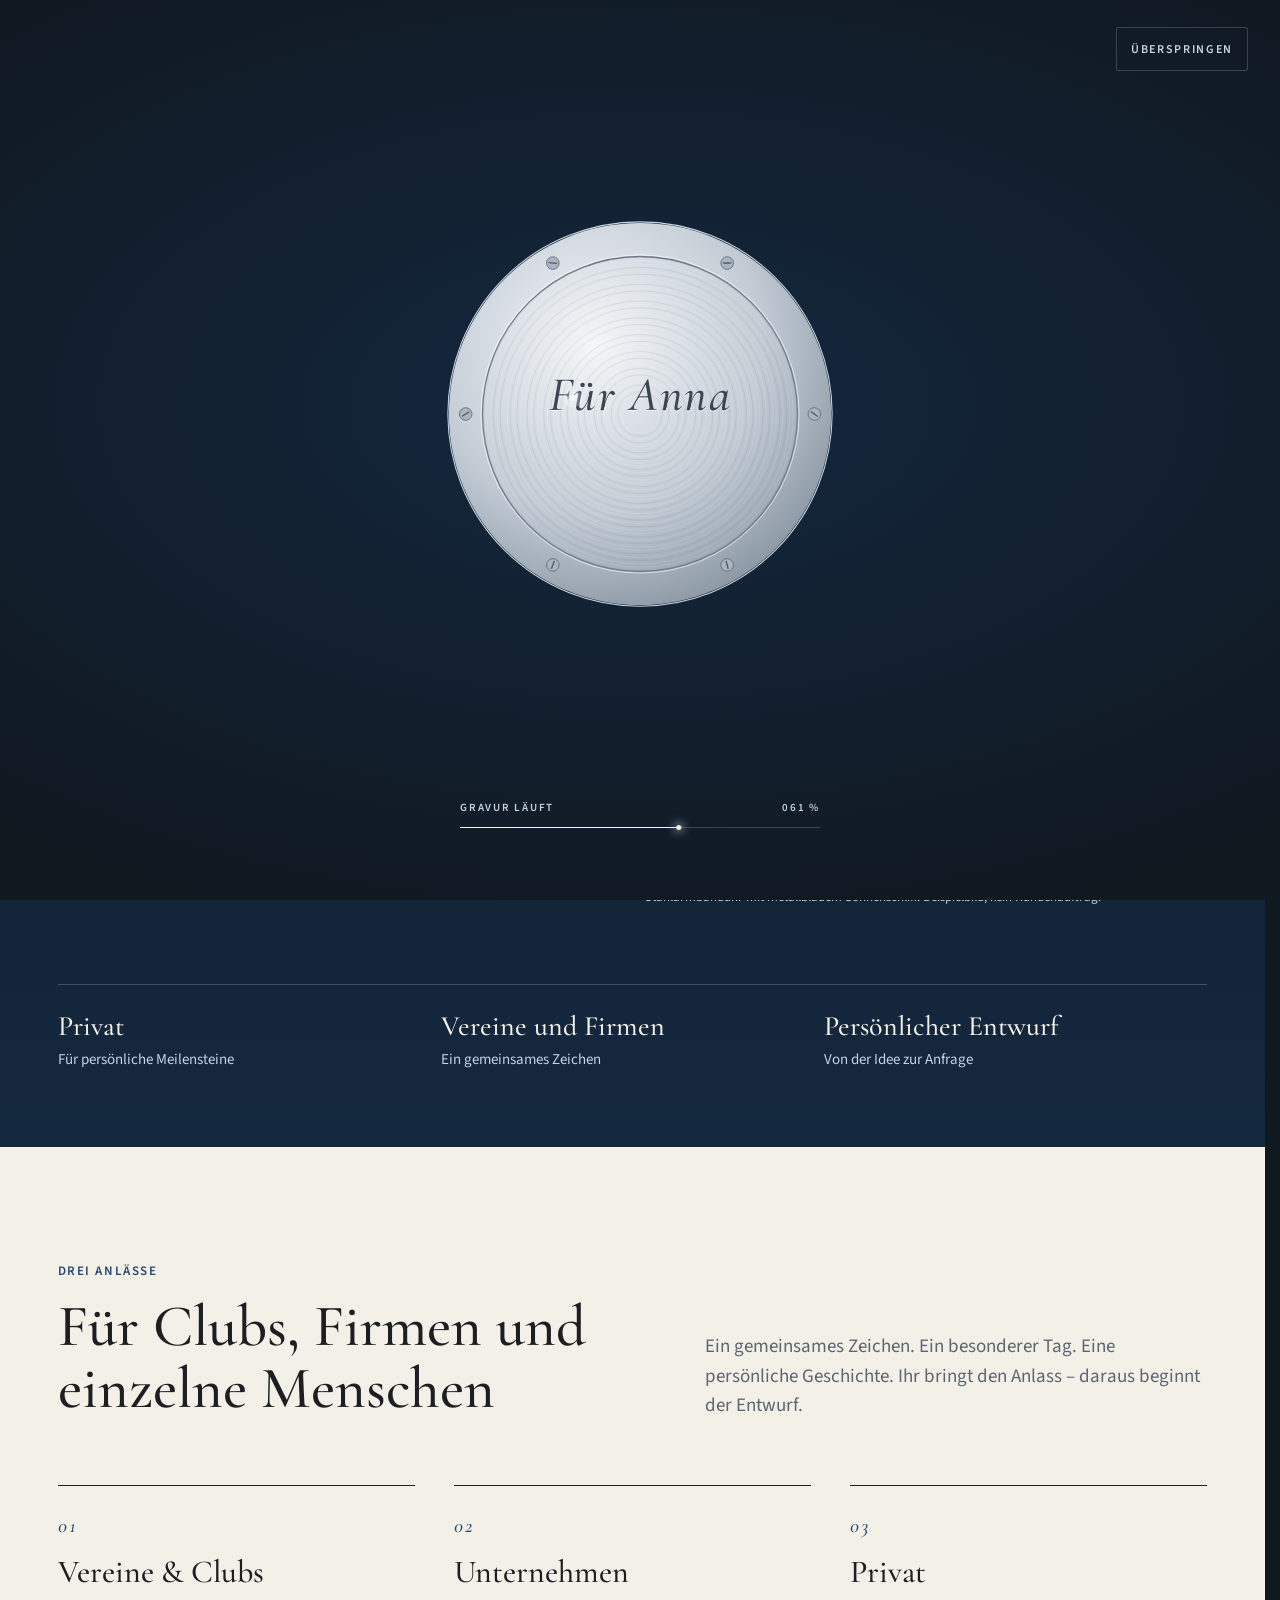
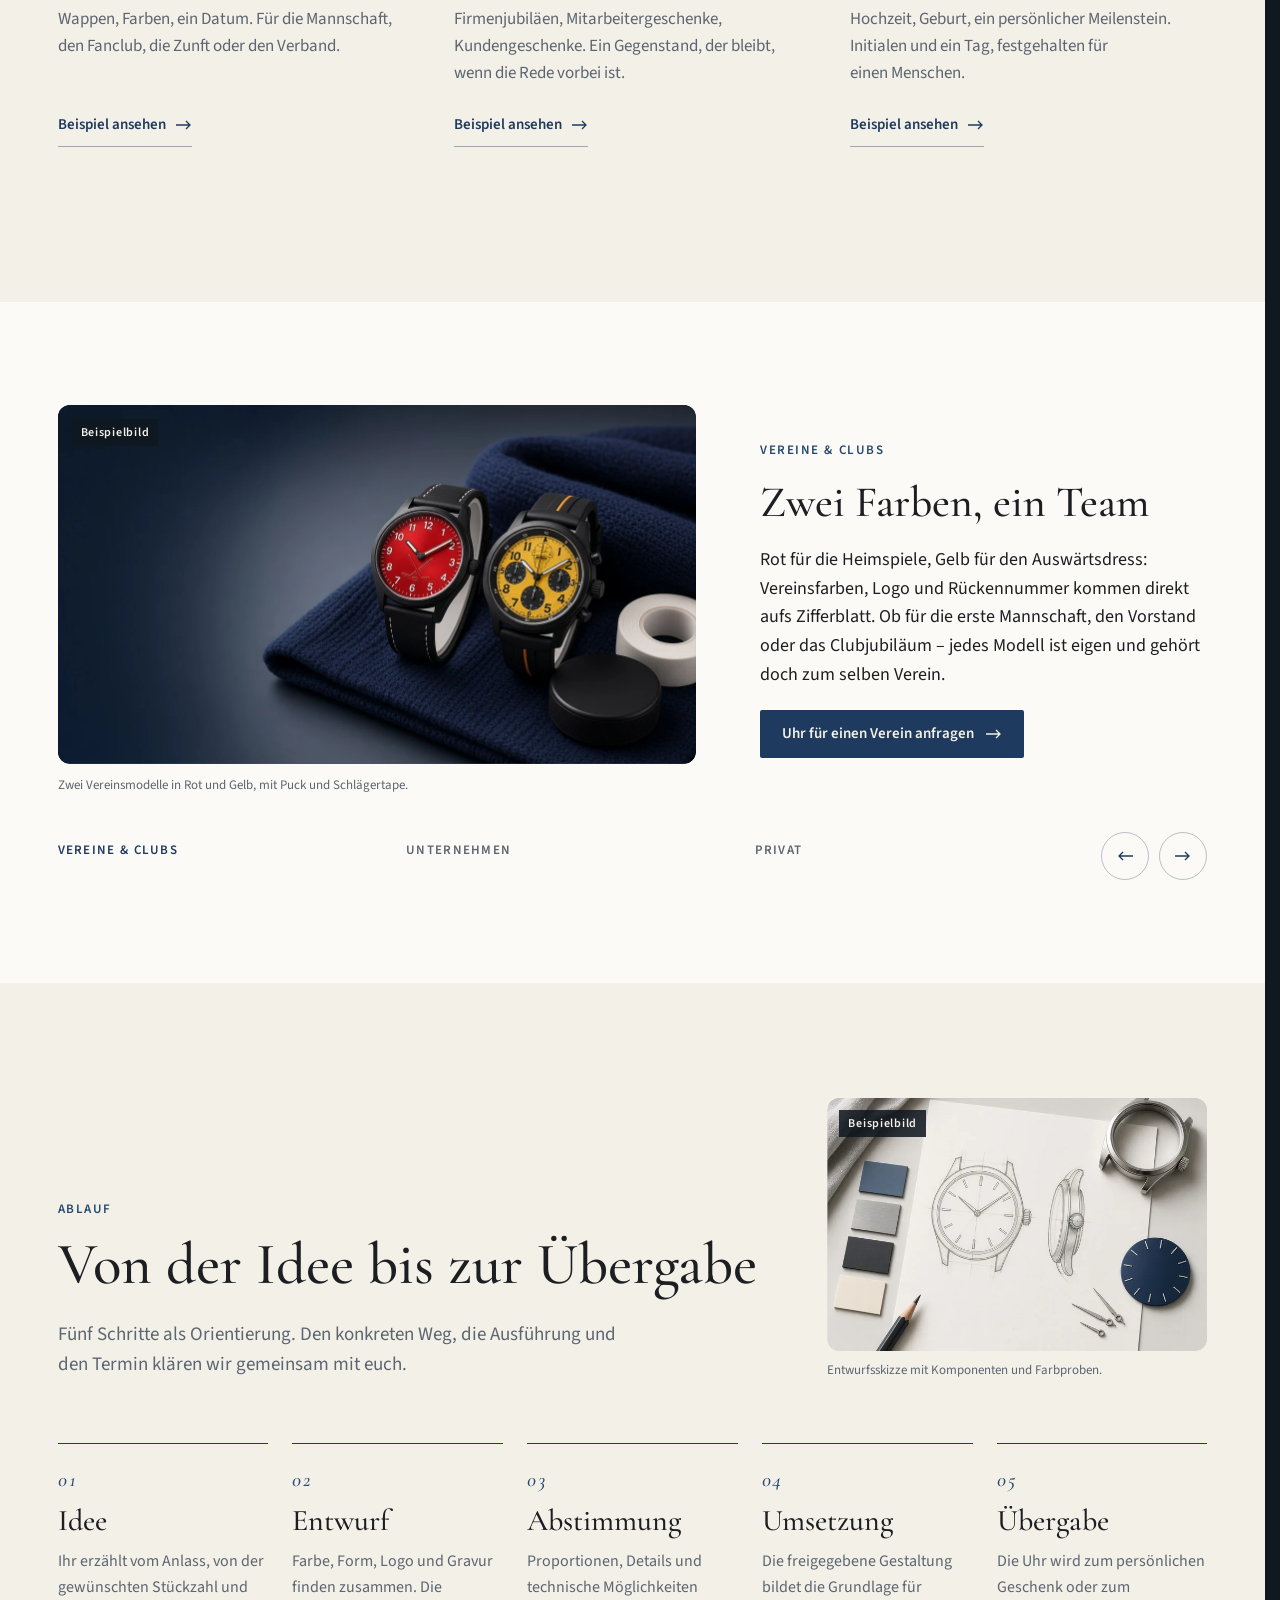
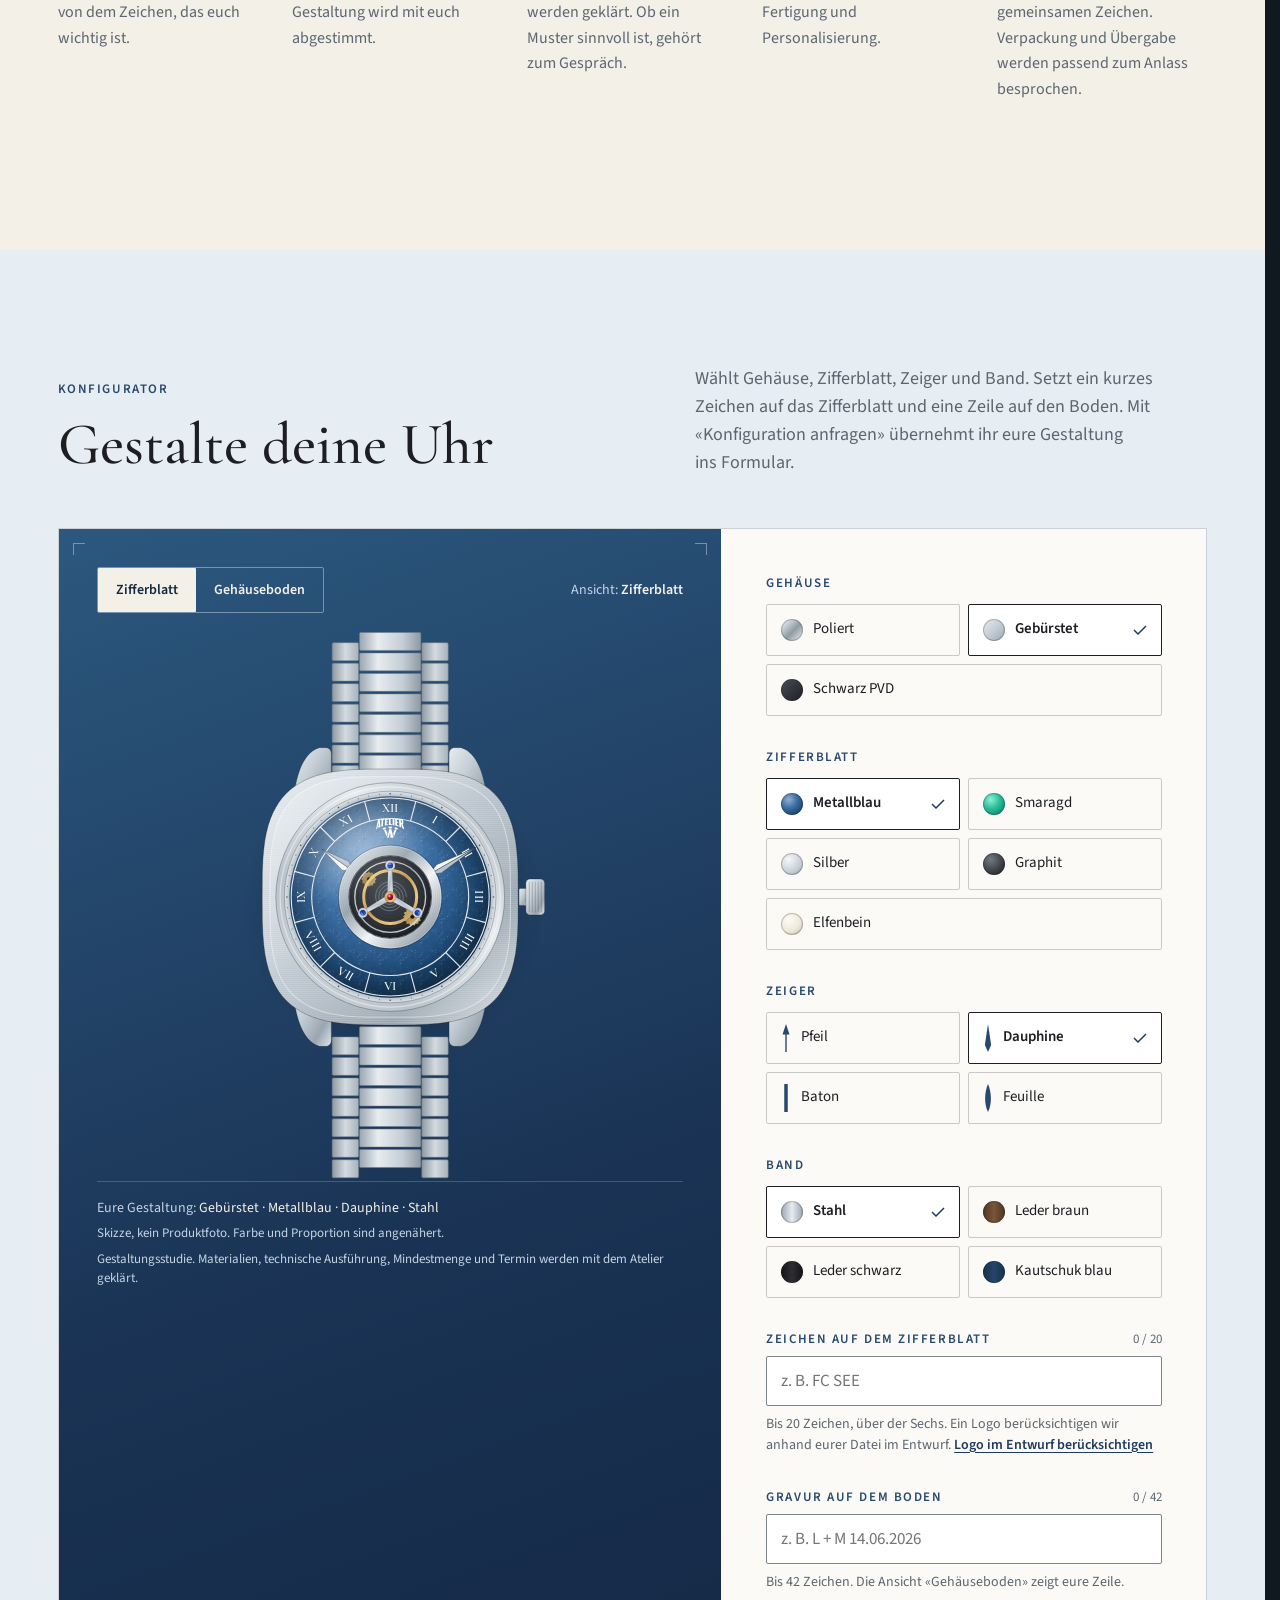
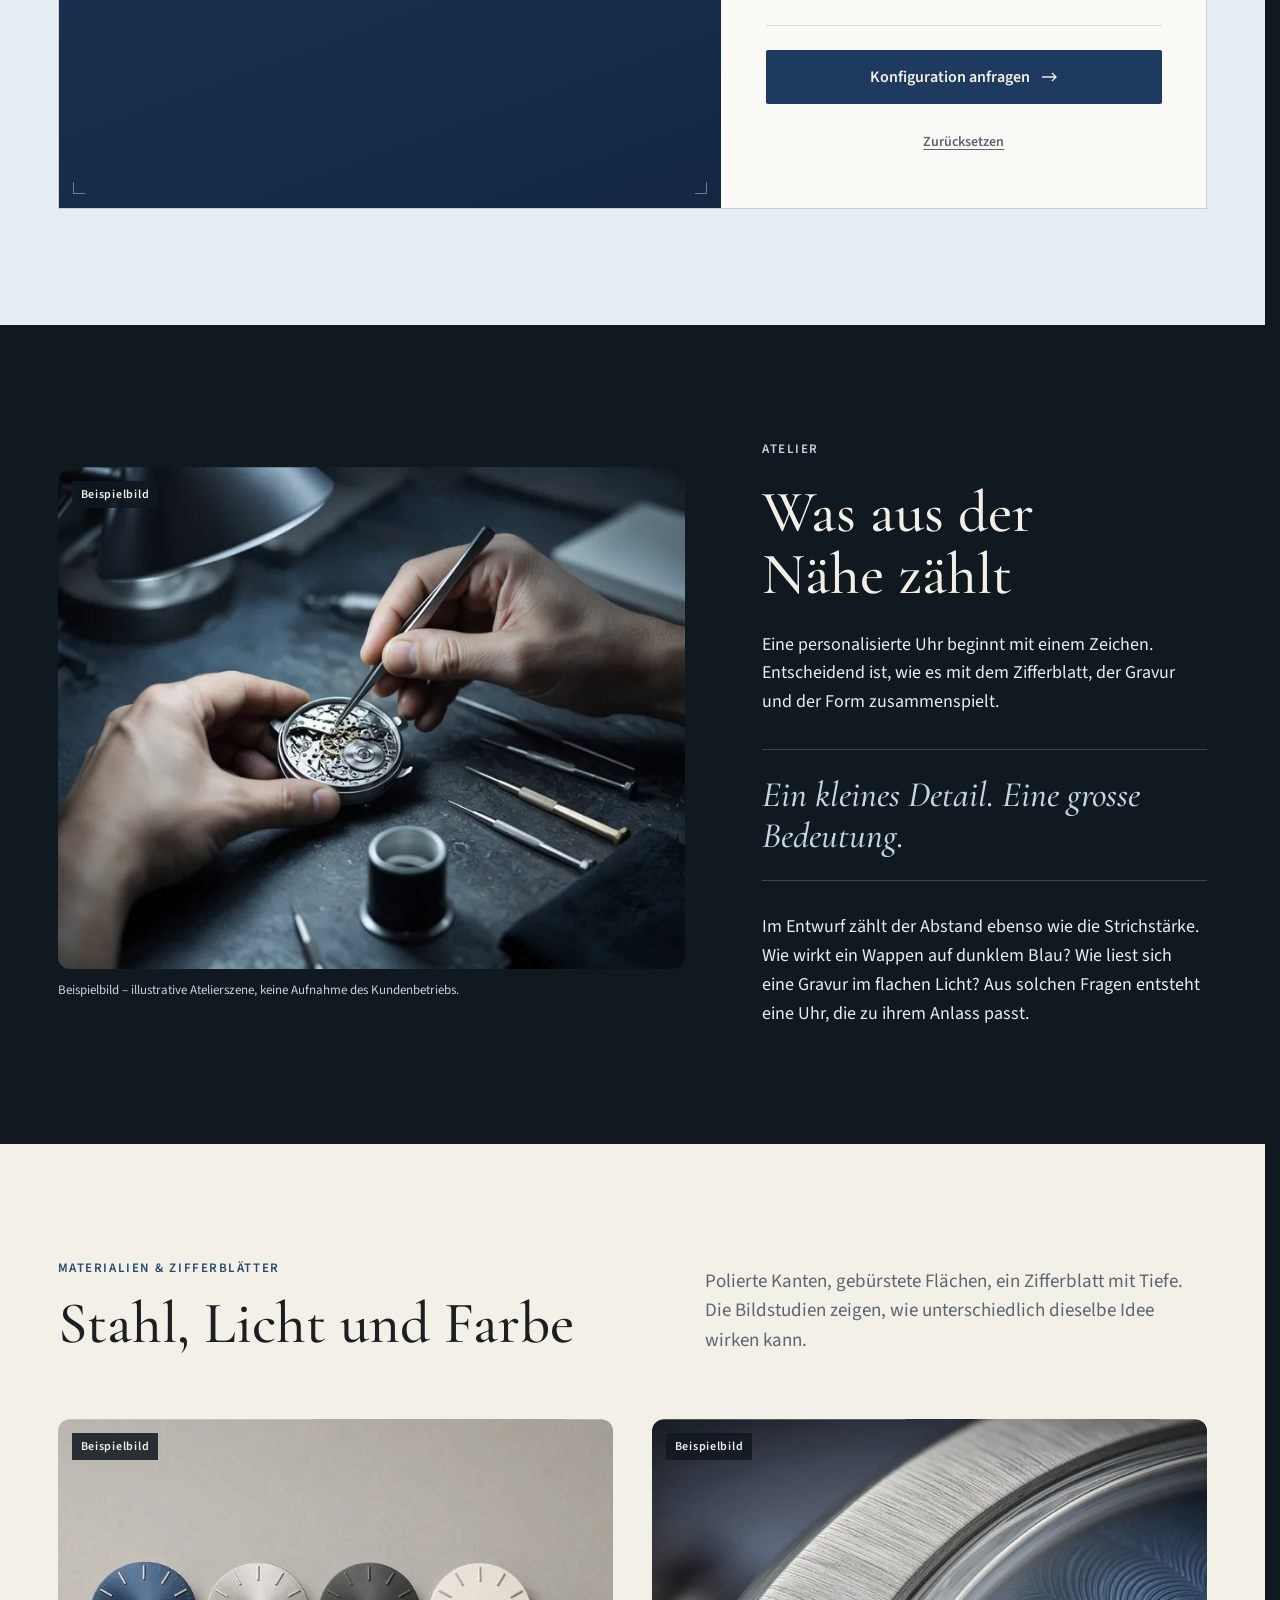
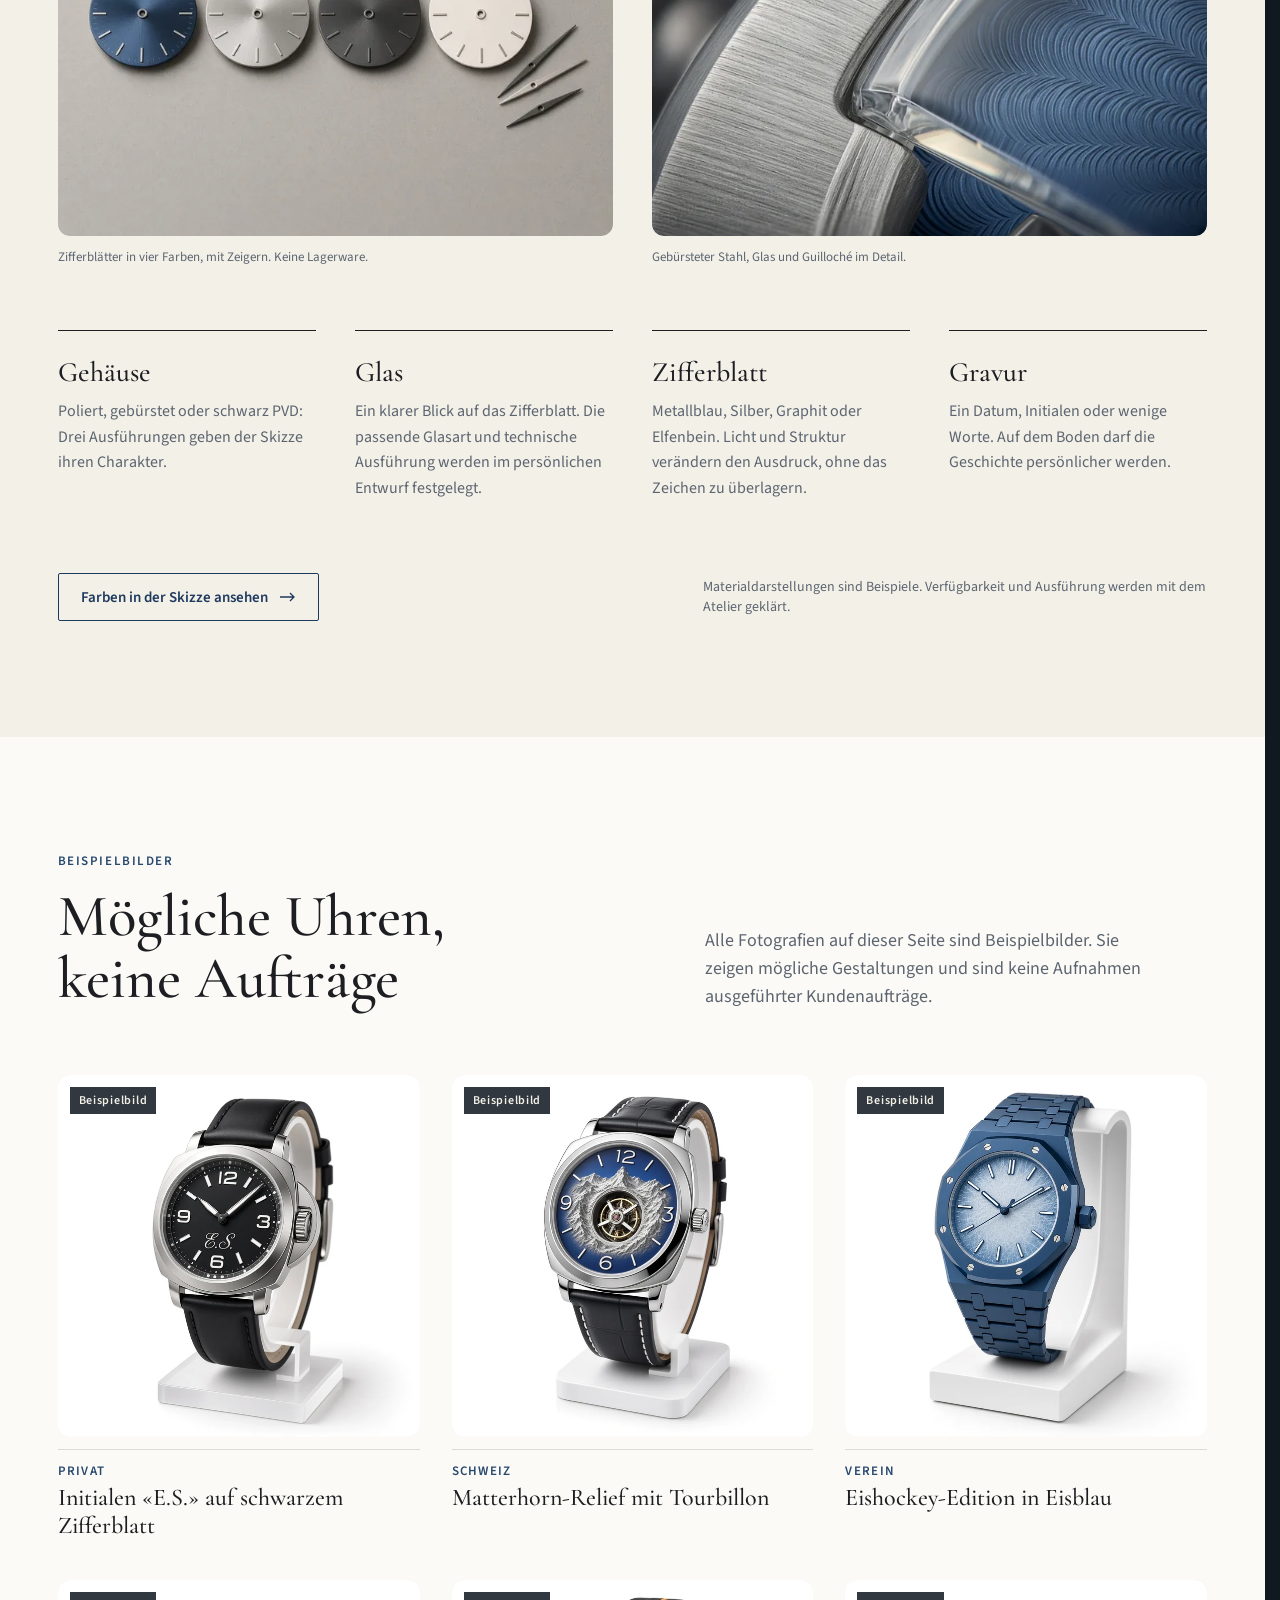
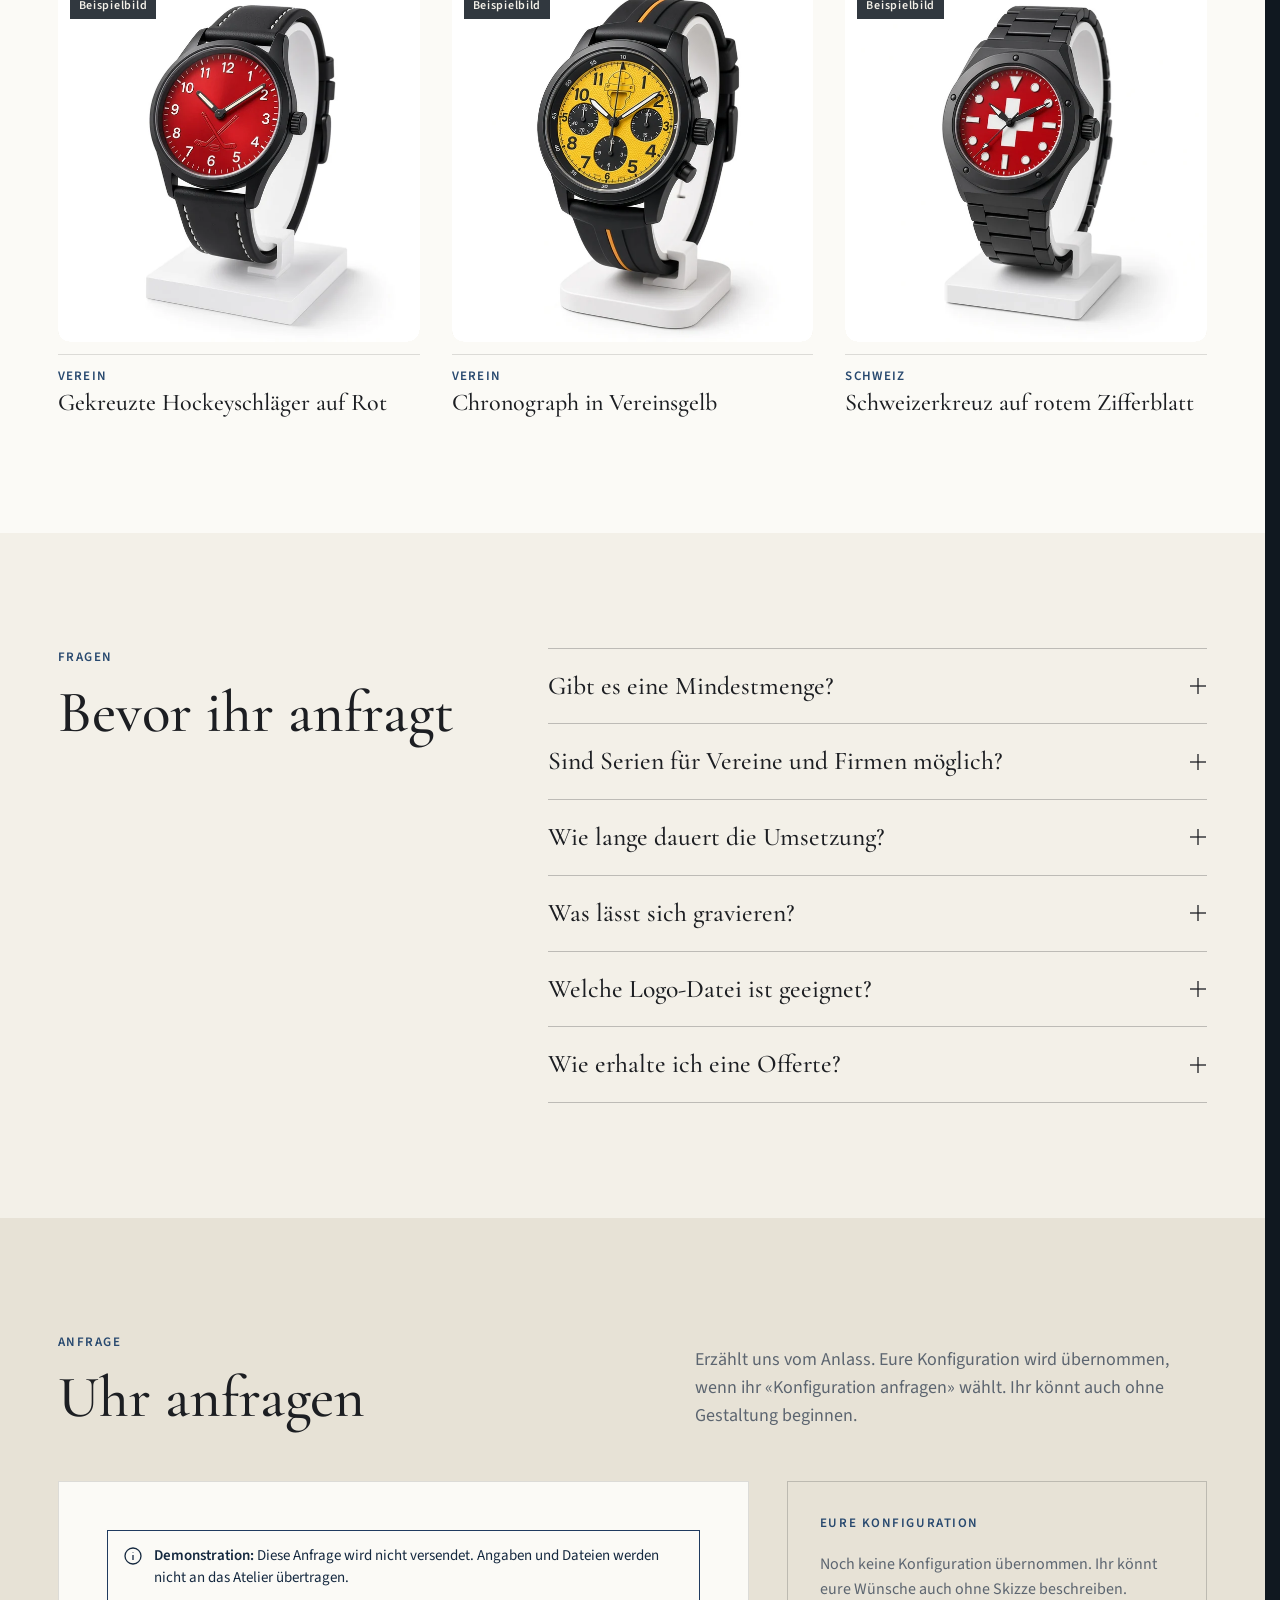
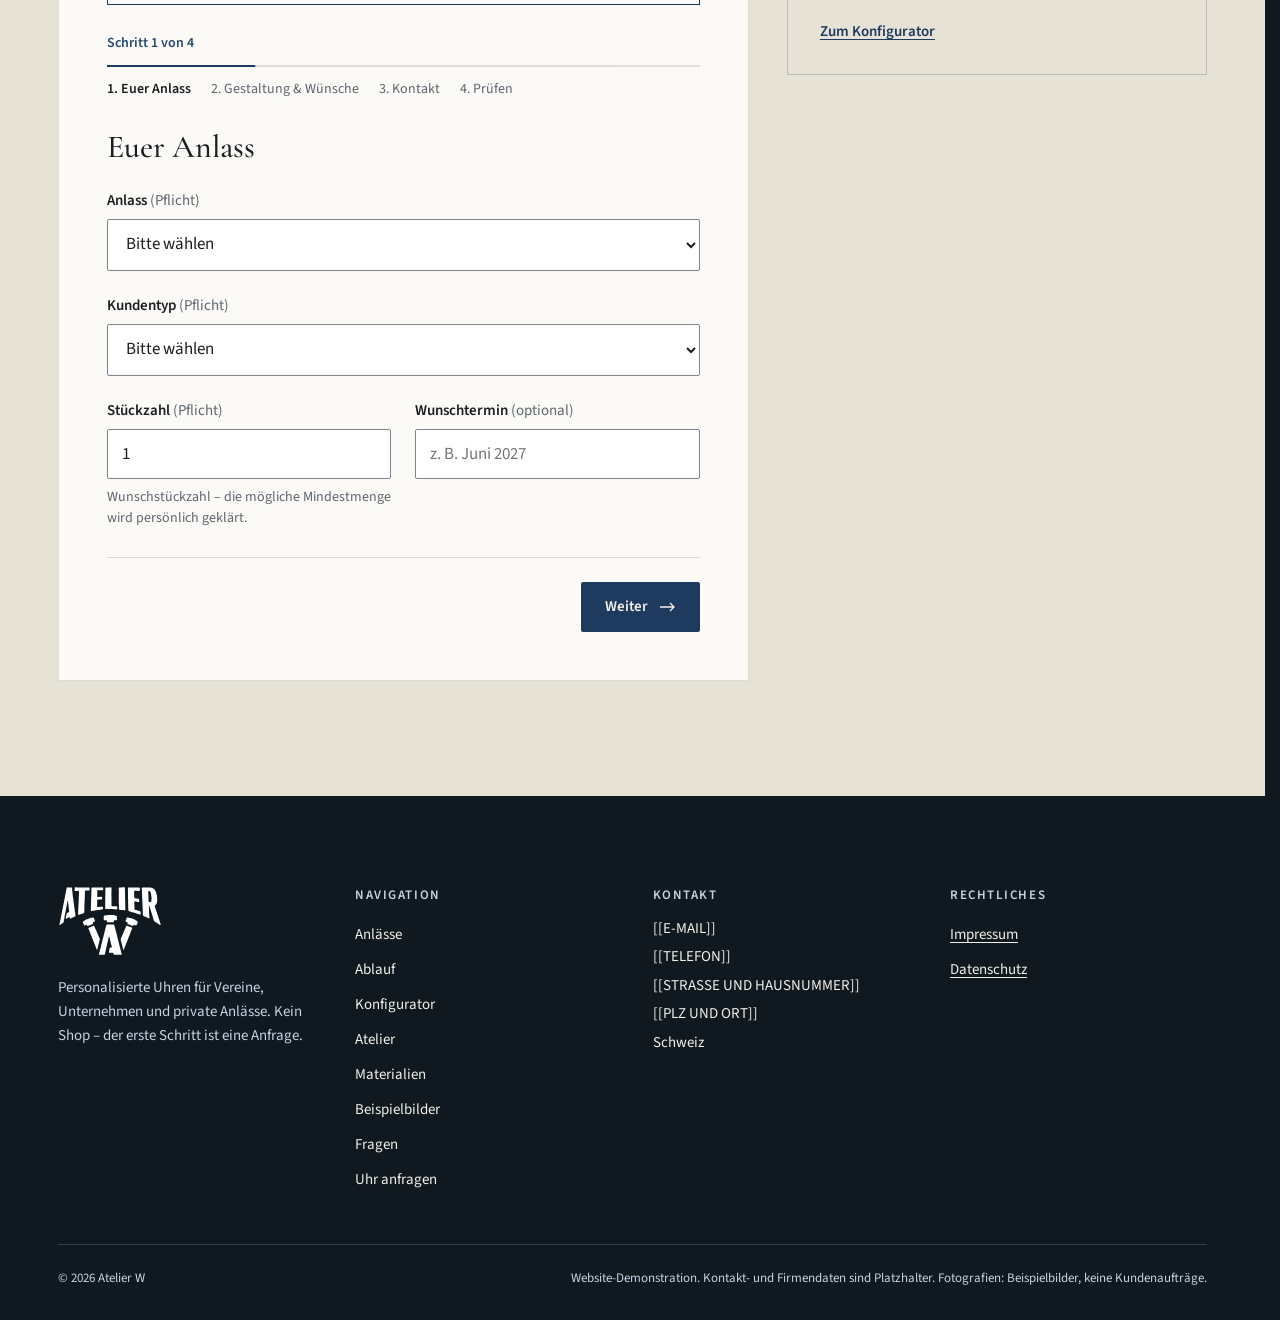
==== commit a57d6c38: "Slider: neue Texte, Autoplay ohne Pause" ====
--- a/index.html
+++ b/index.html
@@ -142,12 +142,12 @@
             <img src="assets/img/slide-verein.webp" srcset="assets/img/slide-verein-720.webp 720w, assets/img/slide-verein.webp 1280w" sizes="(min-width: 1000px) 58vw, 100vw" alt="Zwei Vereinsuhren in Rot und Gelb auf einem dunkelblauen Schal, daneben Puck und Schlägertape" width="1280" height="720" decoding="async">
             <span class="sl-badge">Beispielbild</span>
           </div>
-          <figcaption>Zwei Vereinsmodelle, Rot und Gelb, als Paar inszeniert.</figcaption>
+          <figcaption>Zwei Vereinsmodelle in Rot und Gelb, mit Puck und Schlägertape.</figcaption>
         </figure>
         <div class="sl-text" style="display:flex;flex-direction:column;gap:20px">
         <p style="margin:0;font-size:13px;font-weight:600;letter-spacing:0.12em;text-transform:uppercase;color:#28496f">Vereine &amp; Clubs</p>
-        <h3 style="margin:0;font-family:'Cormorant Garamond',Palatino,Georgia,serif;font-weight:500;font-size:clamp(2rem,3.4vw,3.2rem);line-height:1.08;text-wrap:balance">Ein Wappen, das alle kennen</h3>
-        <p style="margin:0;font-size:18px;line-height:1.6;color:#1c1e22;text-wrap:pretty">Für Clubs beginnt es oft mit einem Zeichen: dem Wappen, den Farben oder einem Satz, der alle verbindet. Auf dem Zifferblatt oder im Gehäuseboden wird daraus ein persönliches Detail. Namen, Jahrgänge und Funktionen lassen sich im Entwurf mitdenken.</p>
+        <h3 style="margin:0;font-family:'Cormorant Garamond',Palatino,Georgia,serif;font-weight:500;font-size:clamp(2rem,3.4vw,3.2rem);line-height:1.08;text-wrap:balance">Zwei Farben, ein Team</h3>
+        <p style="margin:0;font-size:18px;line-height:1.6;color:#1c1e22;text-wrap:pretty">Rot für die Heimspiele, Gelb für den Auswärtsdress: Vereinsfarben, Logo und Rückennummer kommen direkt aufs Zifferblatt. Ob für die erste Mannschaft, den Vorstand oder das Clubjubiläum – jedes Modell ist eigen und gehört doch zum selben Verein.</p>
         <a href="#anfrage" data-cta="Verein oder Club" style="align-self:flex-start;display:inline-flex;align-items:center;gap:12px;min-height:48px;padding:0 22px;background:#1f3a5f;color:#f3f0e8;text-decoration:none;font-weight:600;font-size:15px;border-radius:2px;transition:background 200ms,gap 200ms" data-hv="3">Uhr für einen Verein anfragen<svg width="16" height="10" viewBox="0 0 16 10" fill="none" stroke="currentColor" stroke-width="1.3" aria-hidden="true"><path d="M0 5h14M10 1l4 4-4 4"></path></svg></a>
       </div>
       </article>
@@ -157,12 +157,12 @@
             <img src="assets/img/slide-unternehmen.webp" srcset="assets/img/slide-unternehmen-720.webp 720w, assets/img/slide-unternehmen.webp 1280w" sizes="(min-width: 1000px) 58vw, 100vw" alt="Blaue Uhr mit eisblauem Zifferblatt und schwarze Uhr mit Schweizerkreuz auf einem Steinpult, dahinter ein offenes Etui" width="1280" height="720" loading="lazy" decoding="async">
             <span class="sl-badge">Beispielbild</span>
           </div>
-          <figcaption>Zwei Modelle als Firmengeschenk, mit Etui und Karte.</figcaption>
+          <figcaption>Zwei Firmenmodelle in Eisblau und mit Schweizerkreuz, mit Etui und Karte.</figcaption>
         </figure>
         <div class="sl-text" style="display:flex;flex-direction:column;gap:20px">
         <p style="margin:0;font-size:13px;font-weight:600;letter-spacing:0.12em;text-transform:uppercase;color:#28496f">Unternehmen</p>
-        <h3 style="margin:0;font-family:'Cormorant Garamond',Palatino,Georgia,serif;font-weight:500;font-size:clamp(2rem,3.4vw,3.2rem);line-height:1.08;text-wrap:balance">Das Jubiläum, in Stahl</h3>
-        <p style="margin:0;font-size:18px;line-height:1.6;color:#1c1e22;text-wrap:pretty">Ein Jubiläum. Ein Signet. Eine Geste, die bleibt. Für Mitarbeitende, Kunden oder Menschen, die ein Unternehmen geprägt haben. Logo, Gravur und Gestaltung werden auf den Anlass abgestimmt – vom persönlichen Geschenk bis zur gemeinsamen Serie.</p>
+        <h3 style="margin:0;font-family:'Cormorant Garamond',Palatino,Georgia,serif;font-weight:500;font-size:clamp(2rem,3.4vw,3.2rem);line-height:1.08;text-wrap:balance">Ein Geschenk, das bleibt</h3>
+        <p style="margin:0;font-size:18px;line-height:1.6;color:#1c1e22;text-wrap:pretty">Eisblau für das Signet, Rot mit Schweizerkreuz für die Herkunft: Firmenfarben und Logo werden zum Zifferblatt, Jubiläumsdatum und Widmung zur Gravur. Überreicht im Etui – als persönliches Geschenk oder als Serie für das ganze Team.</p>
         <a href="#anfrage" data-cta="Unternehmen" style="align-self:flex-start;display:inline-flex;align-items:center;gap:12px;min-height:48px;padding:0 22px;background:#1f3a5f;color:#f3f0e8;text-decoration:none;font-weight:600;font-size:15px;border-radius:2px;transition:background 200ms,gap 200ms" data-hv="3">Uhr für ein Unternehmen anfragen<svg width="16" height="10" viewBox="0 0 16 10" fill="none" stroke="currentColor" stroke-width="1.3" aria-hidden="true"><path d="M0 5h14M10 1l4 4-4 4"></path></svg></a>
       </div>
       </article>
@@ -172,12 +172,12 @@
             <img src="assets/img/slide-privat.webp" srcset="assets/img/slide-privat-720.webp 720w, assets/img/slide-privat.webp 1280w" sizes="(min-width: 1000px) 58vw, 100vw" alt="Stahluhr mit Initialen E.S. und Stahluhr mit Matterhorn-Relief nebeneinander auf Leinen, daneben zwei Eheringe" width="1280" height="720" loading="lazy" decoding="async">
             <span class="sl-badge">Beispielbild</span>
           </div>
-          <figcaption>Ein Paar Uhren mit Initialen und Matterhorn-Relief als Bildstudie, kein Kundenauftrag.</figcaption>
+          <figcaption>Ein Uhrenpaar mit Initialen und Matterhorn-Relief, zur Hochzeit gedacht.</figcaption>
         </figure>
         <div class="sl-text" style="display:flex;flex-direction:column;gap:20px">
         <p style="margin:0;font-size:13px;font-weight:600;letter-spacing:0.12em;text-transform:uppercase;color:#28496f">Privat</p>
-        <h3 style="margin:0;font-family:'Cormorant Garamond',Palatino,Georgia,serif;font-weight:500;font-size:clamp(2rem,3.4vw,3.2rem);line-height:1.08;text-wrap:balance">Zwei Buchstaben und ein Tag</h3>
-        <p style="margin:0;font-size:18px;line-height:1.6;color:#1c1e22;text-wrap:pretty">L und M, der 14. Juni 2026. Manche Erinnerungen brauchen nicht viele Worte. Initialen auf dem Zifferblatt, ein Datum auf dem Boden oder eine kurze Zeile, die nur ihr versteht. Für eine Hochzeit, eine Geburt oder einen Tag, der bleiben soll.</p>
+        <h3 style="margin:0;font-family:'Cormorant Garamond',Palatino,Georgia,serif;font-weight:500;font-size:clamp(2rem,3.4vw,3.2rem);line-height:1.08;text-wrap:balance">Zwei Uhren, ein Versprechen</h3>
+        <p style="margin:0;font-size:18px;line-height:1.6;color:#1c1e22;text-wrap:pretty">Die Initialen auf der einen, das Matterhorn auf der anderen: Zur Hochzeit oder zum Jahrestag entsteht ein Paar, das zusammengehört und doch eigen bleibt. Ein Datum, Koordinaten oder ein Satz im Gehäuseboden machen es unverwechselbar.</p>
         <a href="#anfrage" data-cta="Privatperson" style="align-self:flex-start;display:inline-flex;align-items:center;gap:12px;min-height:48px;padding:0 22px;background:#1f3a5f;color:#f3f0e8;text-decoration:none;font-weight:600;font-size:15px;border-radius:2px;transition:background 200ms,gap 200ms" data-hv="3">Uhr für einen privaten Anlass anfragen<svg width="16" height="10" viewBox="0 0 16 10" fill="none" stroke="currentColor" stroke-width="1.3" aria-hidden="true"><path d="M0 5h14M10 1l4 4-4 4"></path></svg></a>
       </div>
       </article>
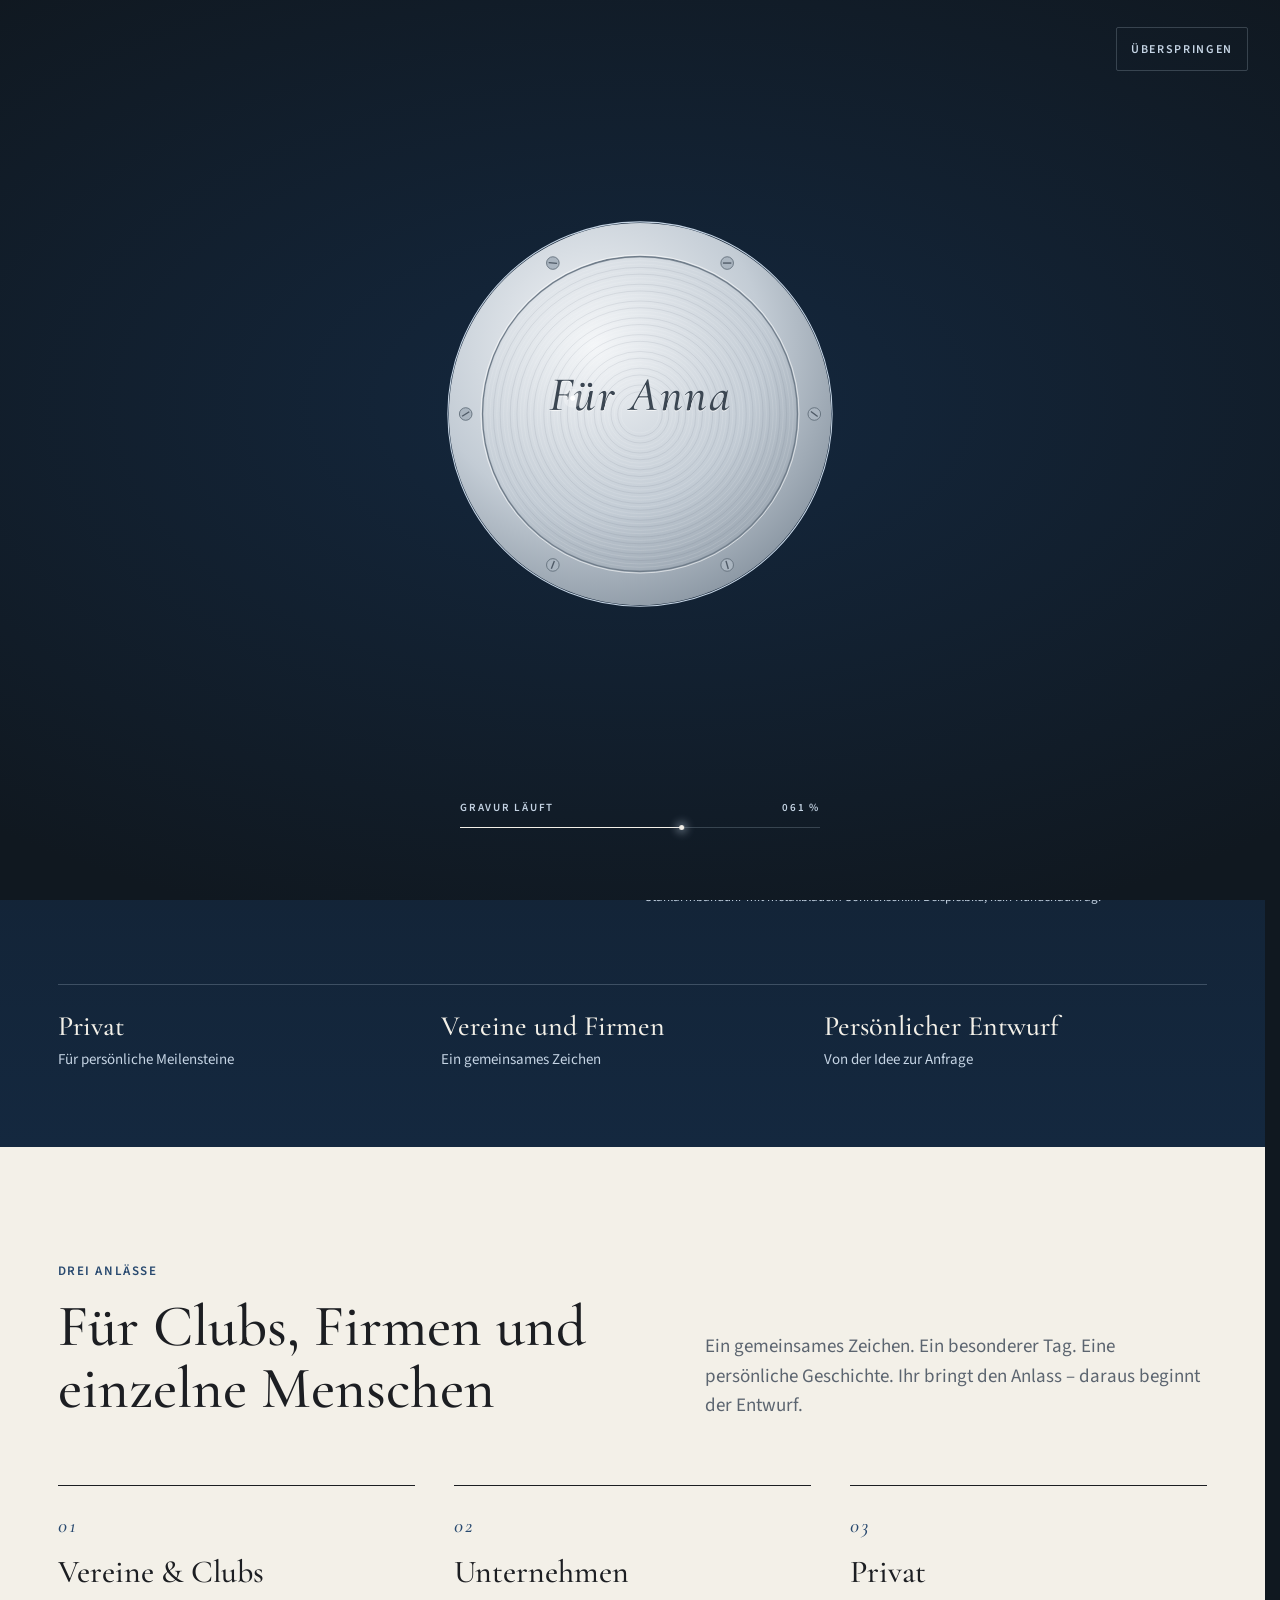
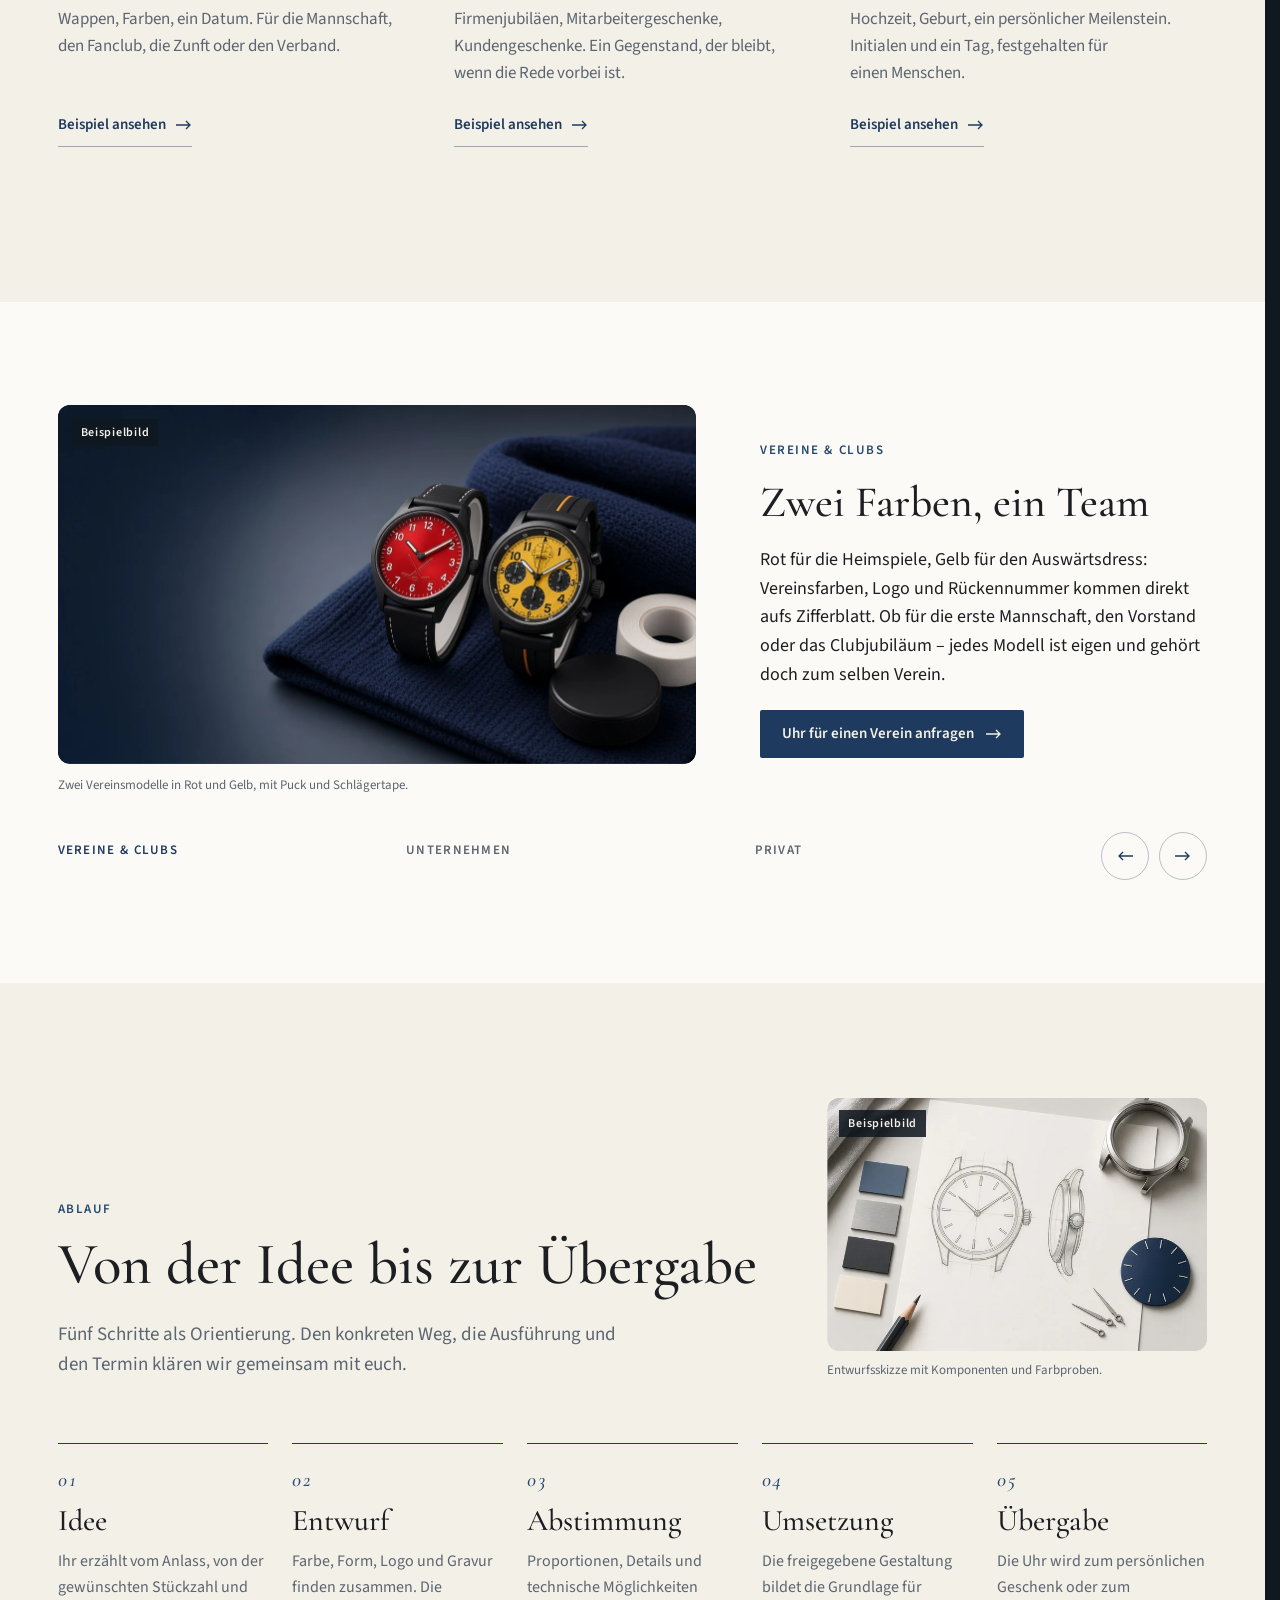
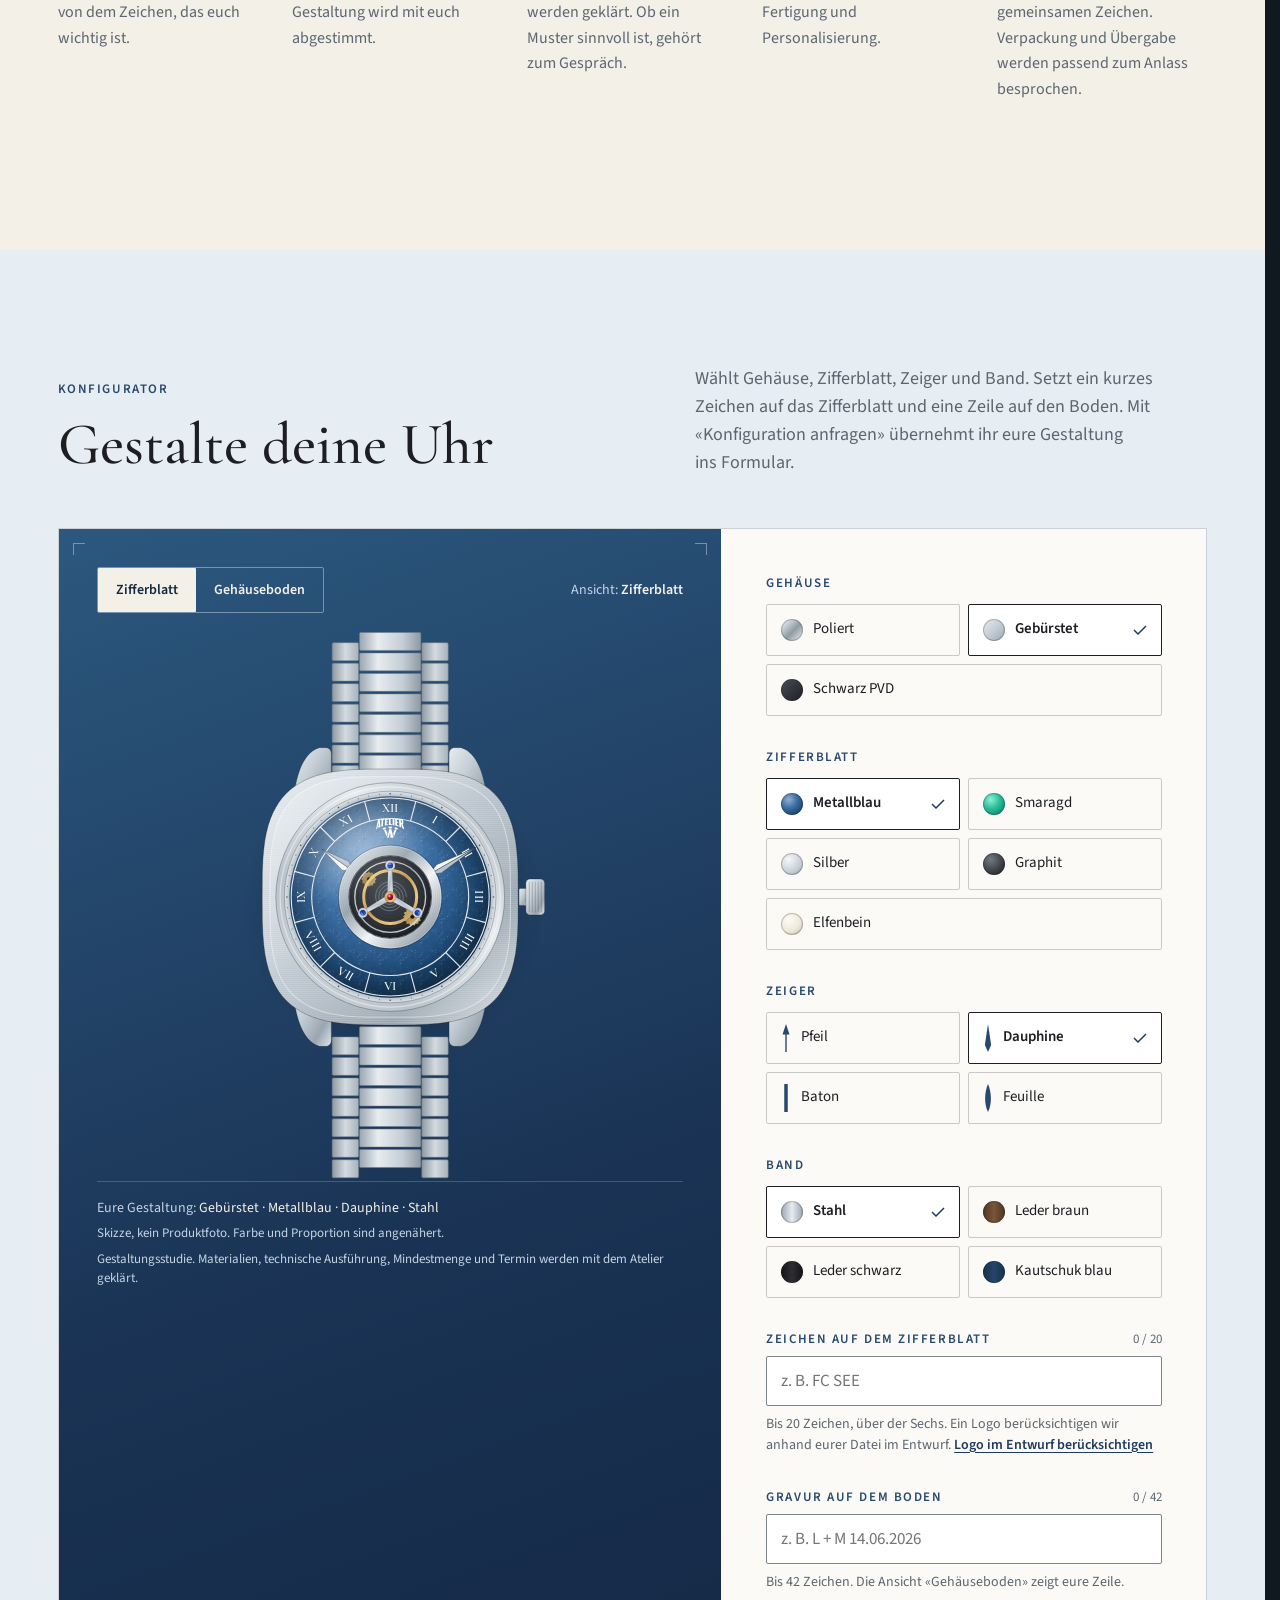
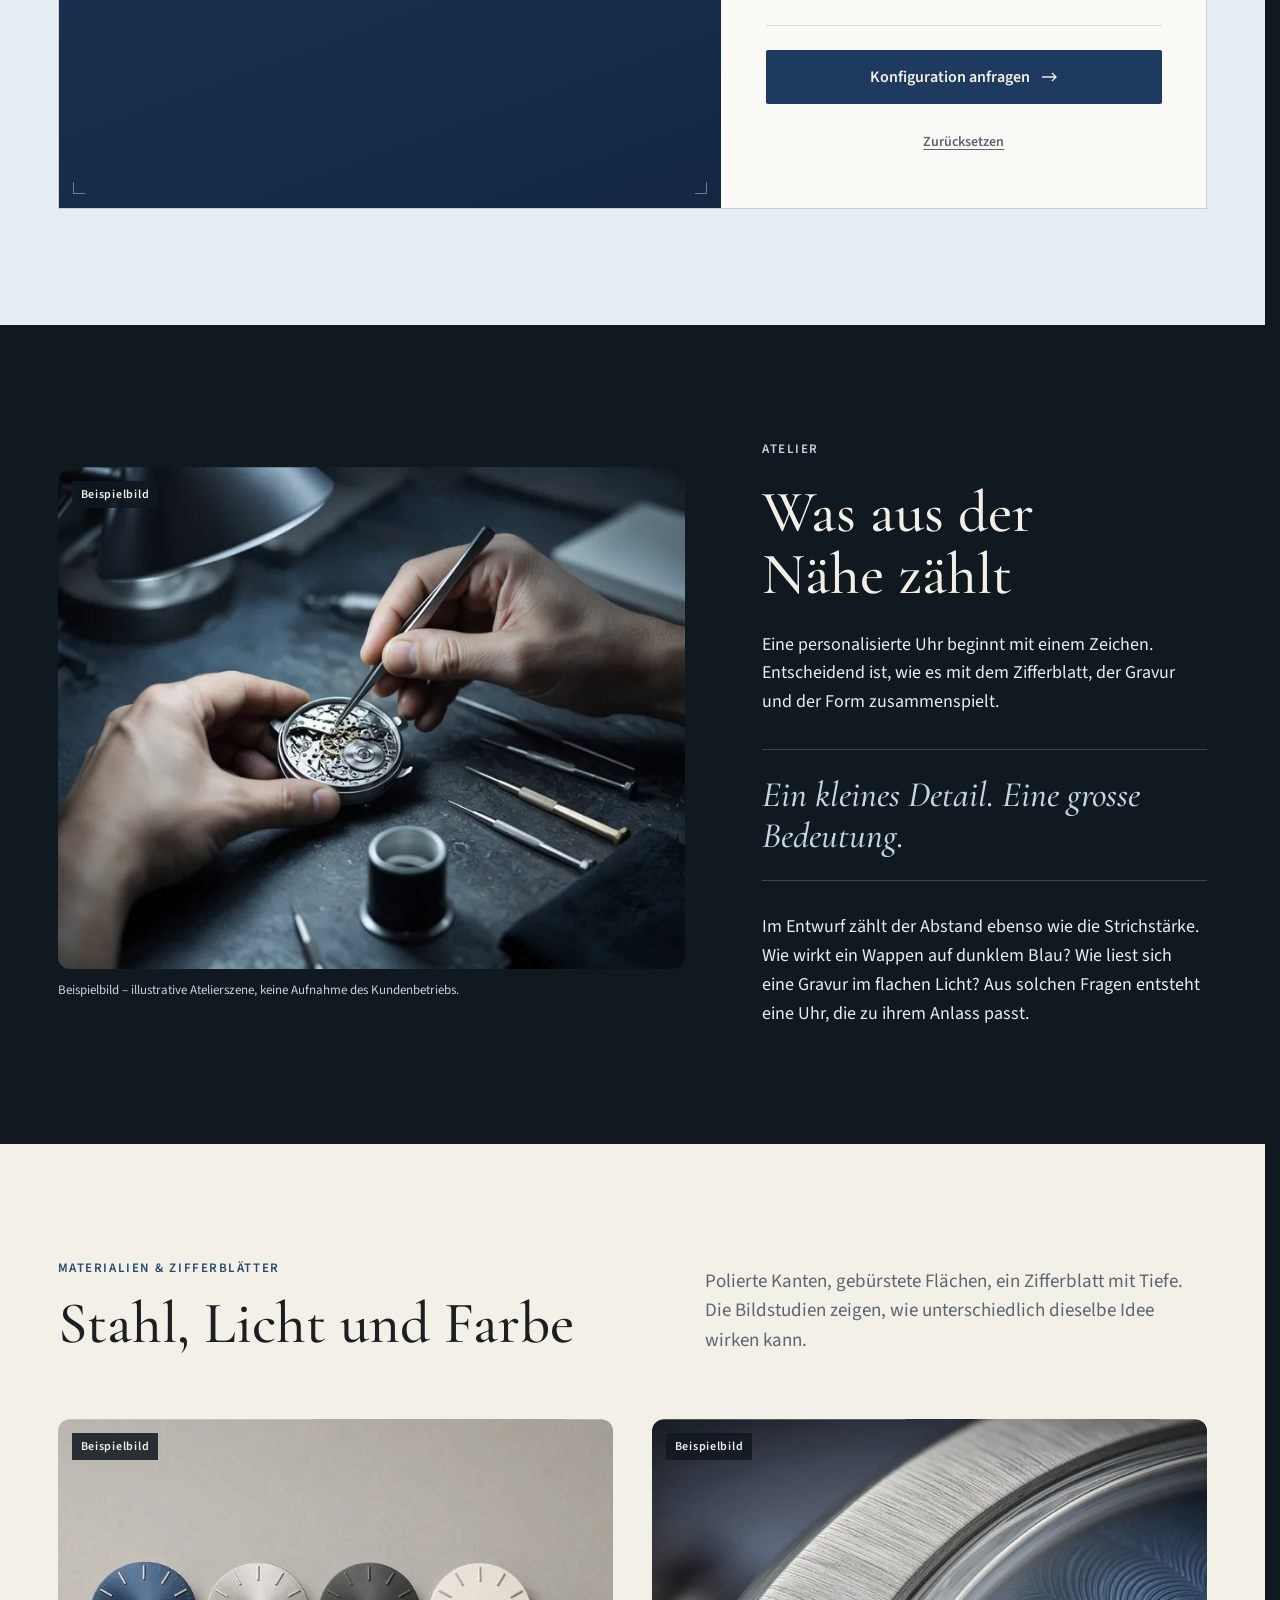
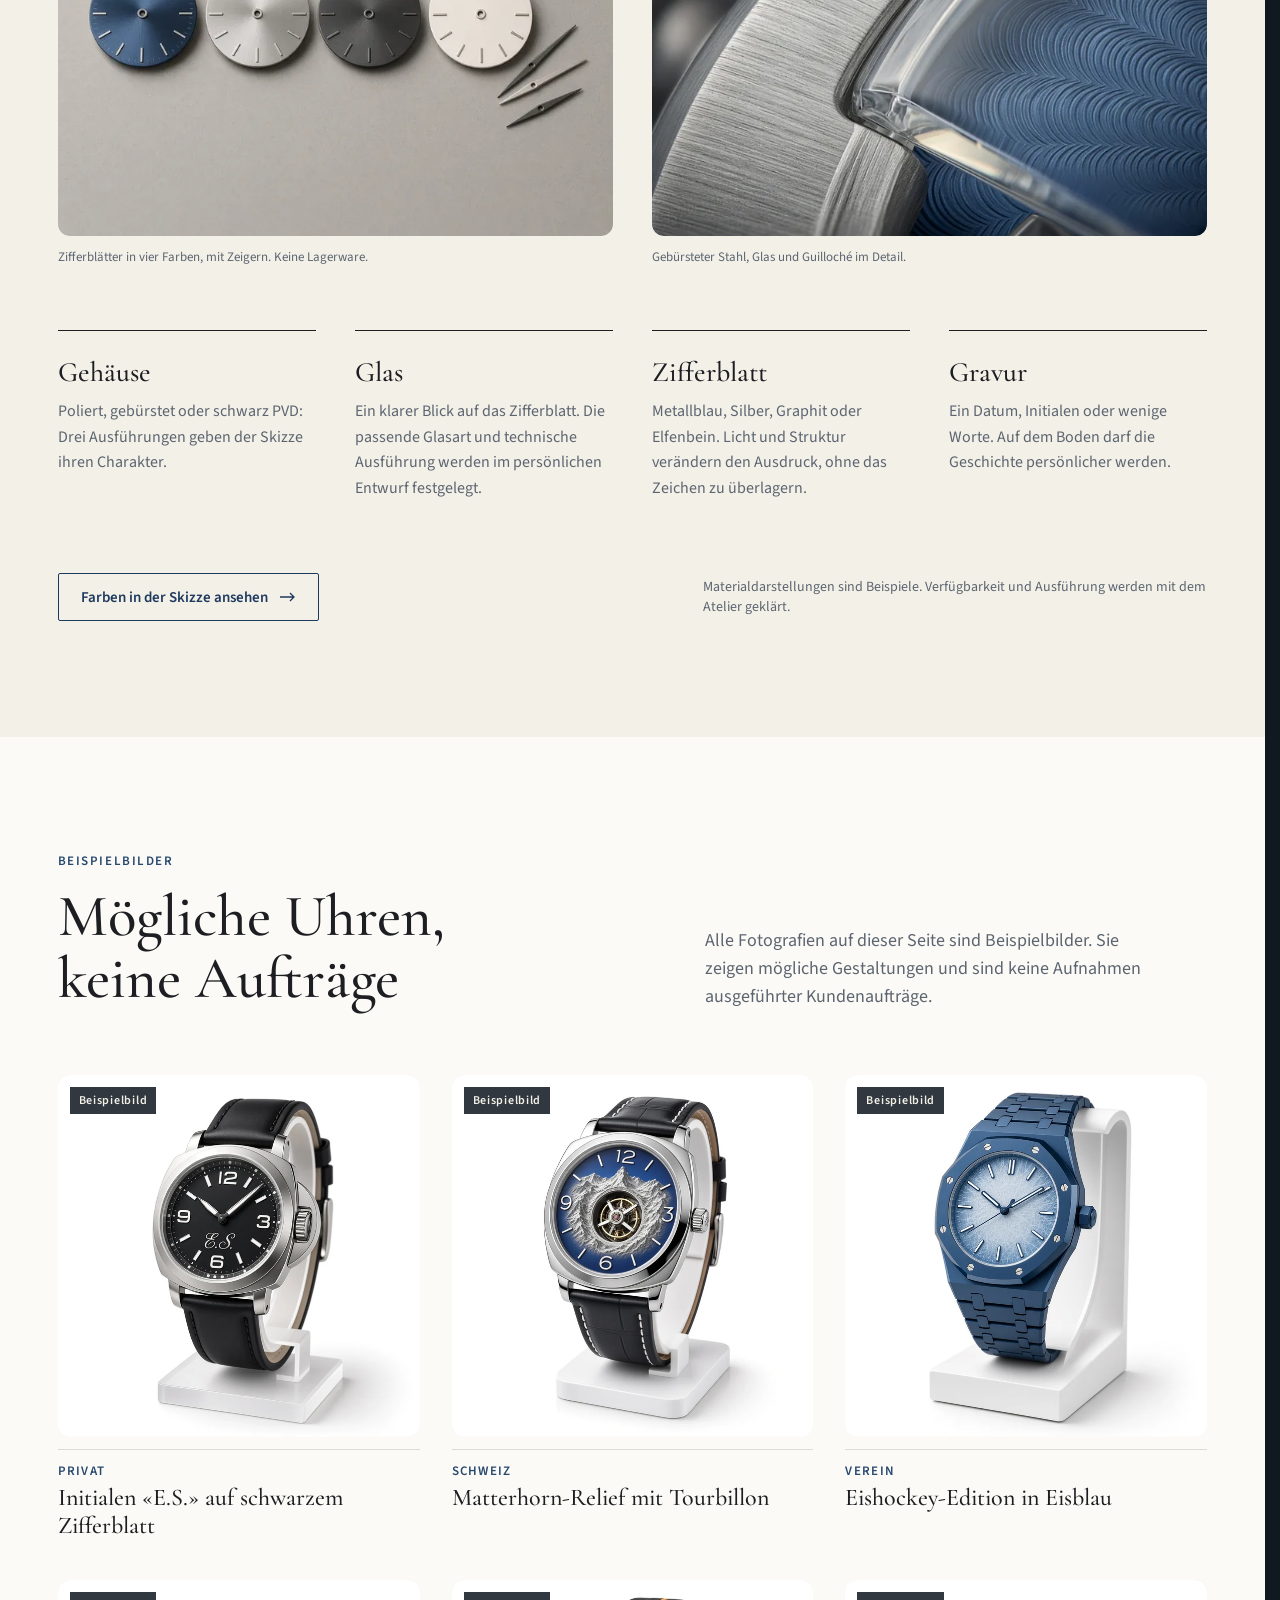
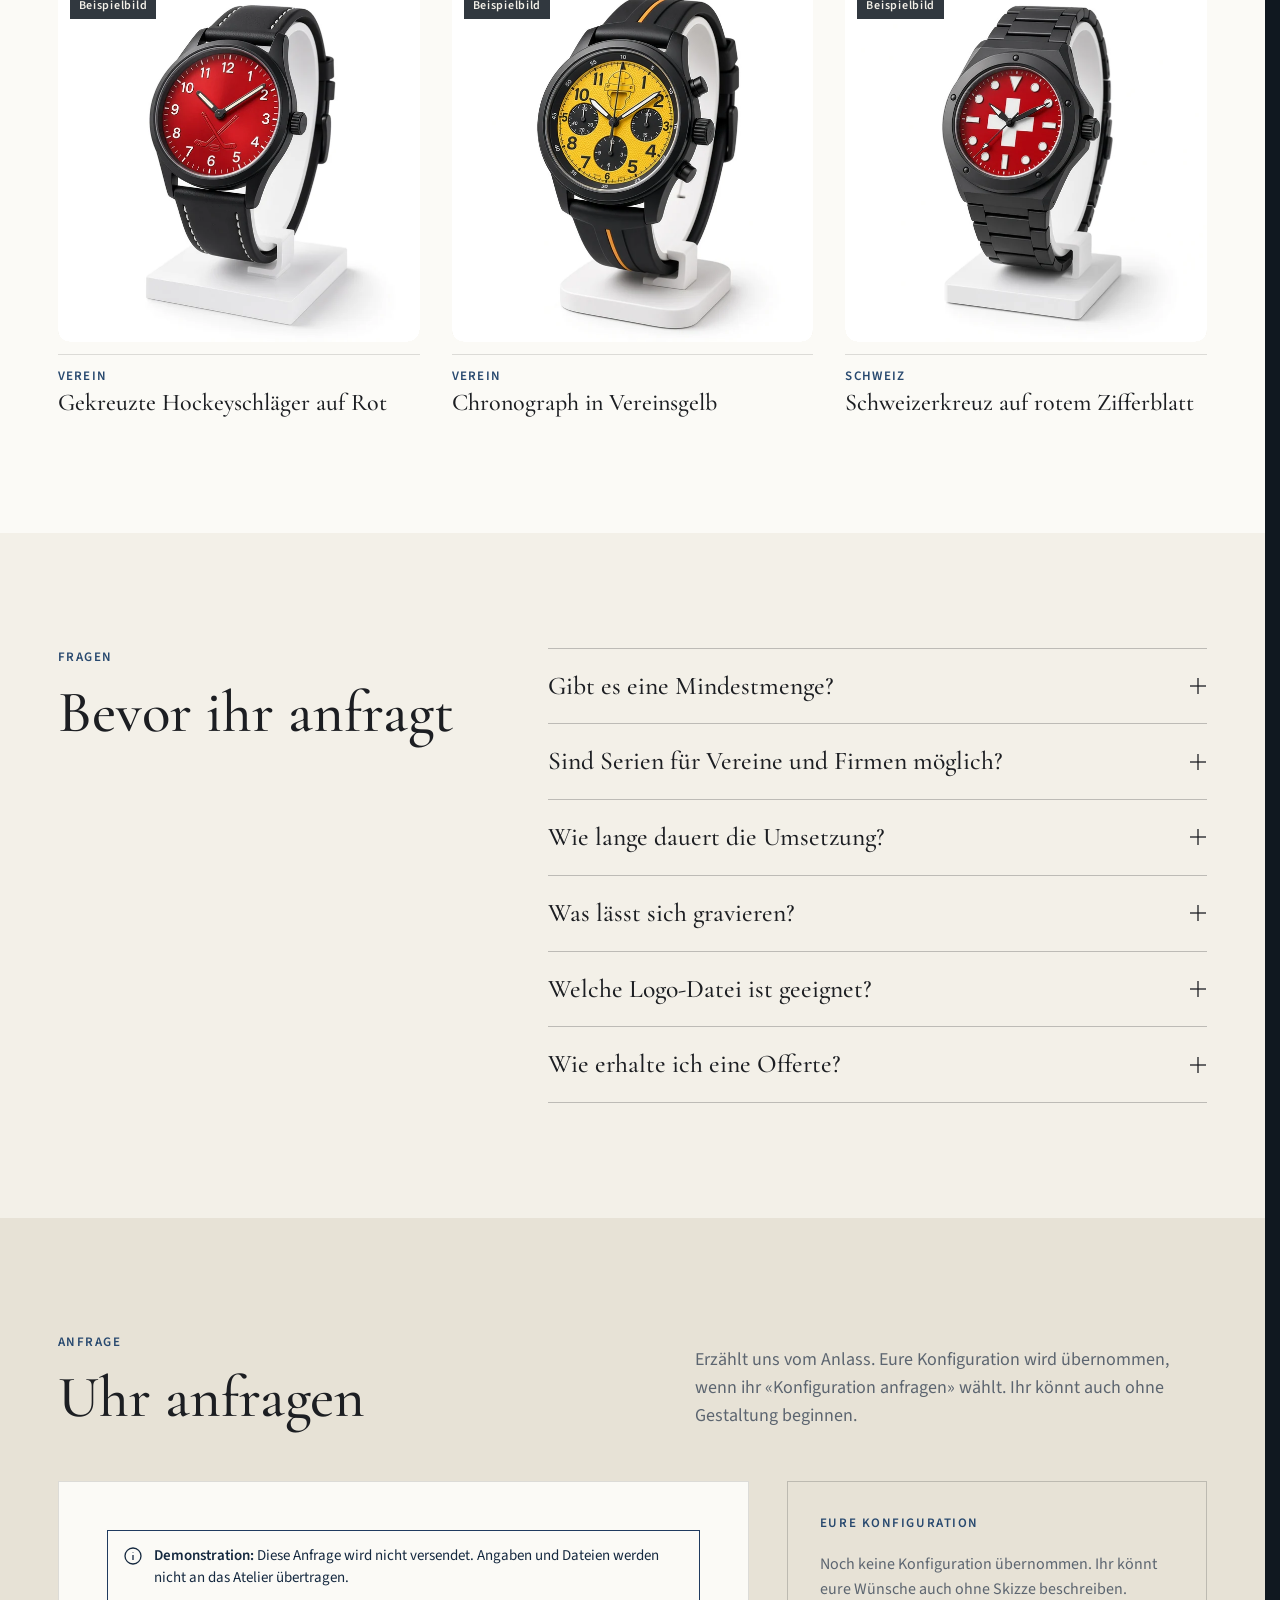
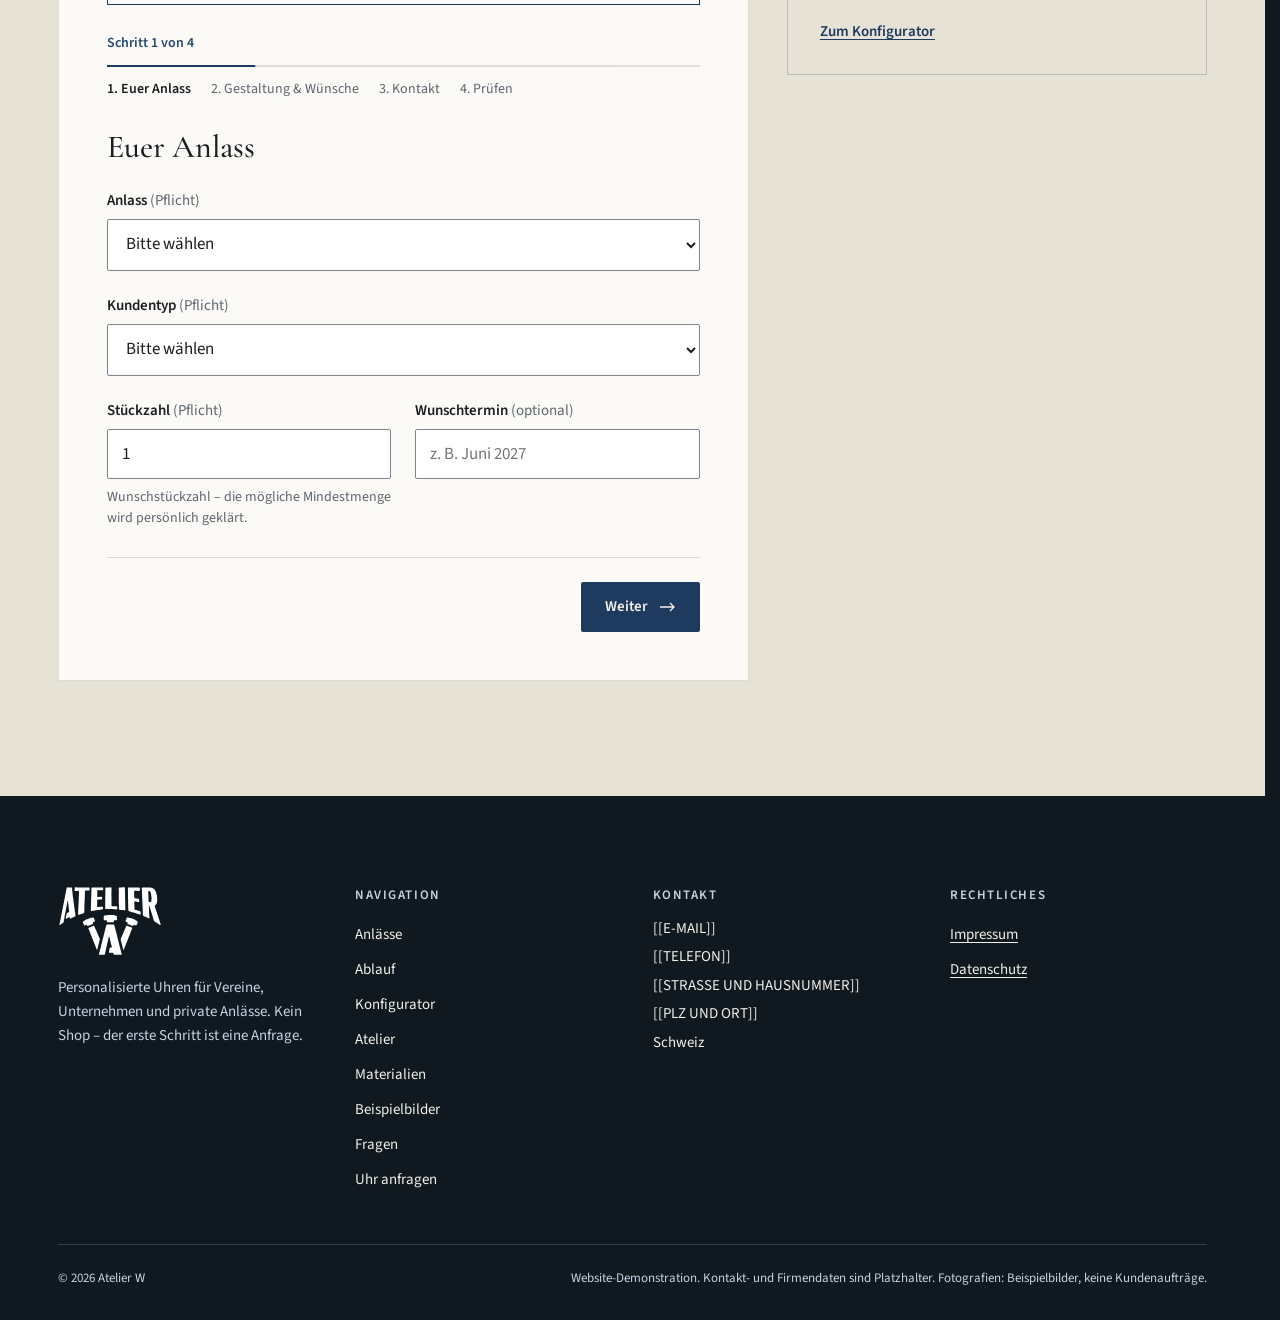
==== commit aff7fe66: "Konfigurator: mobile Schritt-Ansicht mit mitlaufender Vorschau" ====
--- a/index.html
+++ b/index.html
@@ -35,6 +35,7 @@
   setTimeout(function () { var v = r.getAttribute('data-intro'); if (v === 'full' || v === 'short') r.setAttribute('data-intro', 'done'); }, 12000);
 })();
 </script>
+<link rel="stylesheet" href="assets/css/konfig-mobile.css">
 </head>
 <body>
 <div id="aw-intro"><div class="intro-bg" aria-hidden="true"></div></div>
@@ -880,5 +881,6 @@
 <script src="assets/js/intro.js" defer></script>
 <script src="assets/js/slider.js" defer></script>
 <script src="assets/js/app.js" defer></script>
+<script src="assets/js/konfig-mobile.js" defer></script>
 </body>
 </html>
--- a/assets/css/konfig-mobile.css
+++ b/assets/css/konfig-mobile.css
@@ -0,0 +1,45 @@
+/* No desktop overrides: additions are inert above 767px. */
+.km-tabs,.km-meta,.km-next,.km-note{display:none}
+@media(max-width:767px){
+  #konfigurator > div{padding:36px 20px!important}
+  #konfigurator > div > div:first-child{gap:14px!important;margin-bottom:24px!important}
+  #konfigurator > div > div:first-child > p{font-size:16px!important;line-height:1.45!important}
+  #konfigurator > div > div:first-child > div > p{margin-bottom:10px!important}
+  #cfg{display:block!important;position:relative}
+  #cfg .km-preview{position:sticky!important;top:var(--hd);z-index:10;height:40svh;min-height:300px;max-height:390px;box-shadow:0 8px 18px #14283f12}
+  #cfg .stage-inner{height:100%;padding:12px 16px!important;gap:8px!important;position:static;display:grid!important;grid-template-rows:44px minmax(0,1fr) auto}
+  #cfg .stage-inner > div:first-child{justify-content:center!important;gap:0!important}
+  #cfg .stage-inner > div:first-child > p{display:none}
+  #cfg #watch-img{padding:6px 0!important;min-height:0;align-items:center}
+  #cfg .watch-box{height:100%;width:auto;max-width:100%;aspect-ratio:7/10}
+  #cfg .stage-inner > div:nth-last-child(2){padding-top:8px!important;gap:0!important}
+  #cfg .stage-inner > div:nth-last-child(2) > p:first-child{font-size:11px!important;line-height:1.4}
+  #cfg .stage-inner > div:nth-last-child(2) > p:not(:first-child){display:none}
+  #cfg .km-options{padding:0 16px 18px!important;gap:0!important;background:#f3f0e8!important;min-height:326px}
+  #cfg .km-tabs{position:sticky;top:calc(var(--hd) + clamp(300px,40svh,390px));z-index:11;background:#f3f0e8;display:flex;flex:none;gap:18px;overflow-x:auto;scrollbar-width:none;border-bottom:1px solid #1f3a5f25;white-space:nowrap;margin:0 -16px;padding:0 16px}
+  .km-tabs::-webkit-scrollbar{display:none}
+  #cfg .km-tabs button{flex:none;min-height:52px;padding:0 1px;border:0;border-bottom:2px solid transparent;background:none;color:#727b84;font:600 15px 'Source Sans 3',sans-serif;transition:color 240ms,border-color 240ms}
+  #cfg .km-tabs button[aria-selected=true]{color:#1f3a5f;border-bottom-color:#1f3a5f}
+  #cfg .km-meta{display:block;margin:18px 0 12px;font-size:11px;font-weight:600;letter-spacing:.12em;text-transform:uppercase;color:#28496f}
+  #cfg .km-panel{display:none!important}
+  #cfg .km-panel.km-active{display:block!important;animation:km-in 240ms ease-out}
+  #cfg div.km-panel.km-active{display:flex!important;margin:0 0 18px}
+  #cfg fieldset legend{position:absolute;width:1px;height:1px;overflow:hidden;clip-path:inset(50%)}
+  #cfg fieldset > div{flex-wrap:nowrap!important;gap:8px!important;overflow-x:auto;scroll-snap-type:x mandatory;padding:5px 4px 10px;margin:0 -4px;scrollbar-width:thin}
+  #cfg .opt{flex:0 0 78px!important;min-height:93px!important;padding:0 2px!important;border:0!important;gap:10px!important;flex-direction:column;justify-content:flex-start;background:transparent!important;scroll-snap-align:start}
+  #cfg .opt > span[aria-hidden]{width:52px!important;height:52px!important;margin:0;outline:2px solid transparent;outline-offset:3px;transition:outline-color 240ms}
+  #cfg .opt.is-checked > span[aria-hidden]{outline-color:#1f3a5f}
+  #cfg .opt .opt-t{font-size:12px!important;text-align:center;line-height:1.25!important}
+  #cfg .opt .opt-ck{position:absolute;top:38px;right:7px;background:#f3f0e8;border-radius:50%;padding:3px;width:20px;height:20px}
+  #cfg .opt > svg:not(.opt-ck){height:52px;width:52px;padding:12px;border-radius:50%;background:#e6e9e9;outline:2px solid transparent;outline-offset:3px}
+  #cfg .opt.is-checked > svg:not(.opt-ck){outline-color:#1f3a5f}
+  #cfg .opt input{z-index:2}
+  #cfg .km-next{display:block;margin:16px 0 0;width:100%;min-height:50px;background:#1f3a5f;border:0;border-radius:2px;color:#f3f0e8;font:600 16px 'Source Sans 3',sans-serif;cursor:pointer}
+  #cfg .km-actions{display:none!important;margin-top:4px;padding-top:0!important;border:0!important;gap:0!important}
+  #cfg[data-km-current="4"] .km-actions{display:flex!important}
+  #cfg[data-km-current="4"] .km-next{display:none}
+  #cfg .km-note{display:block;font-size:11px;line-height:1.45;color:#65717c;margin:14px 0 0}
+  #cfg .km-panel input[type=text]{font-size:16px!important}
+  #cfg .km-panel > p{font-size:12px!important}
+  @keyframes km-in{from{opacity:0;transform:translateY(5px)}to{opacity:1;transform:none}}
+}
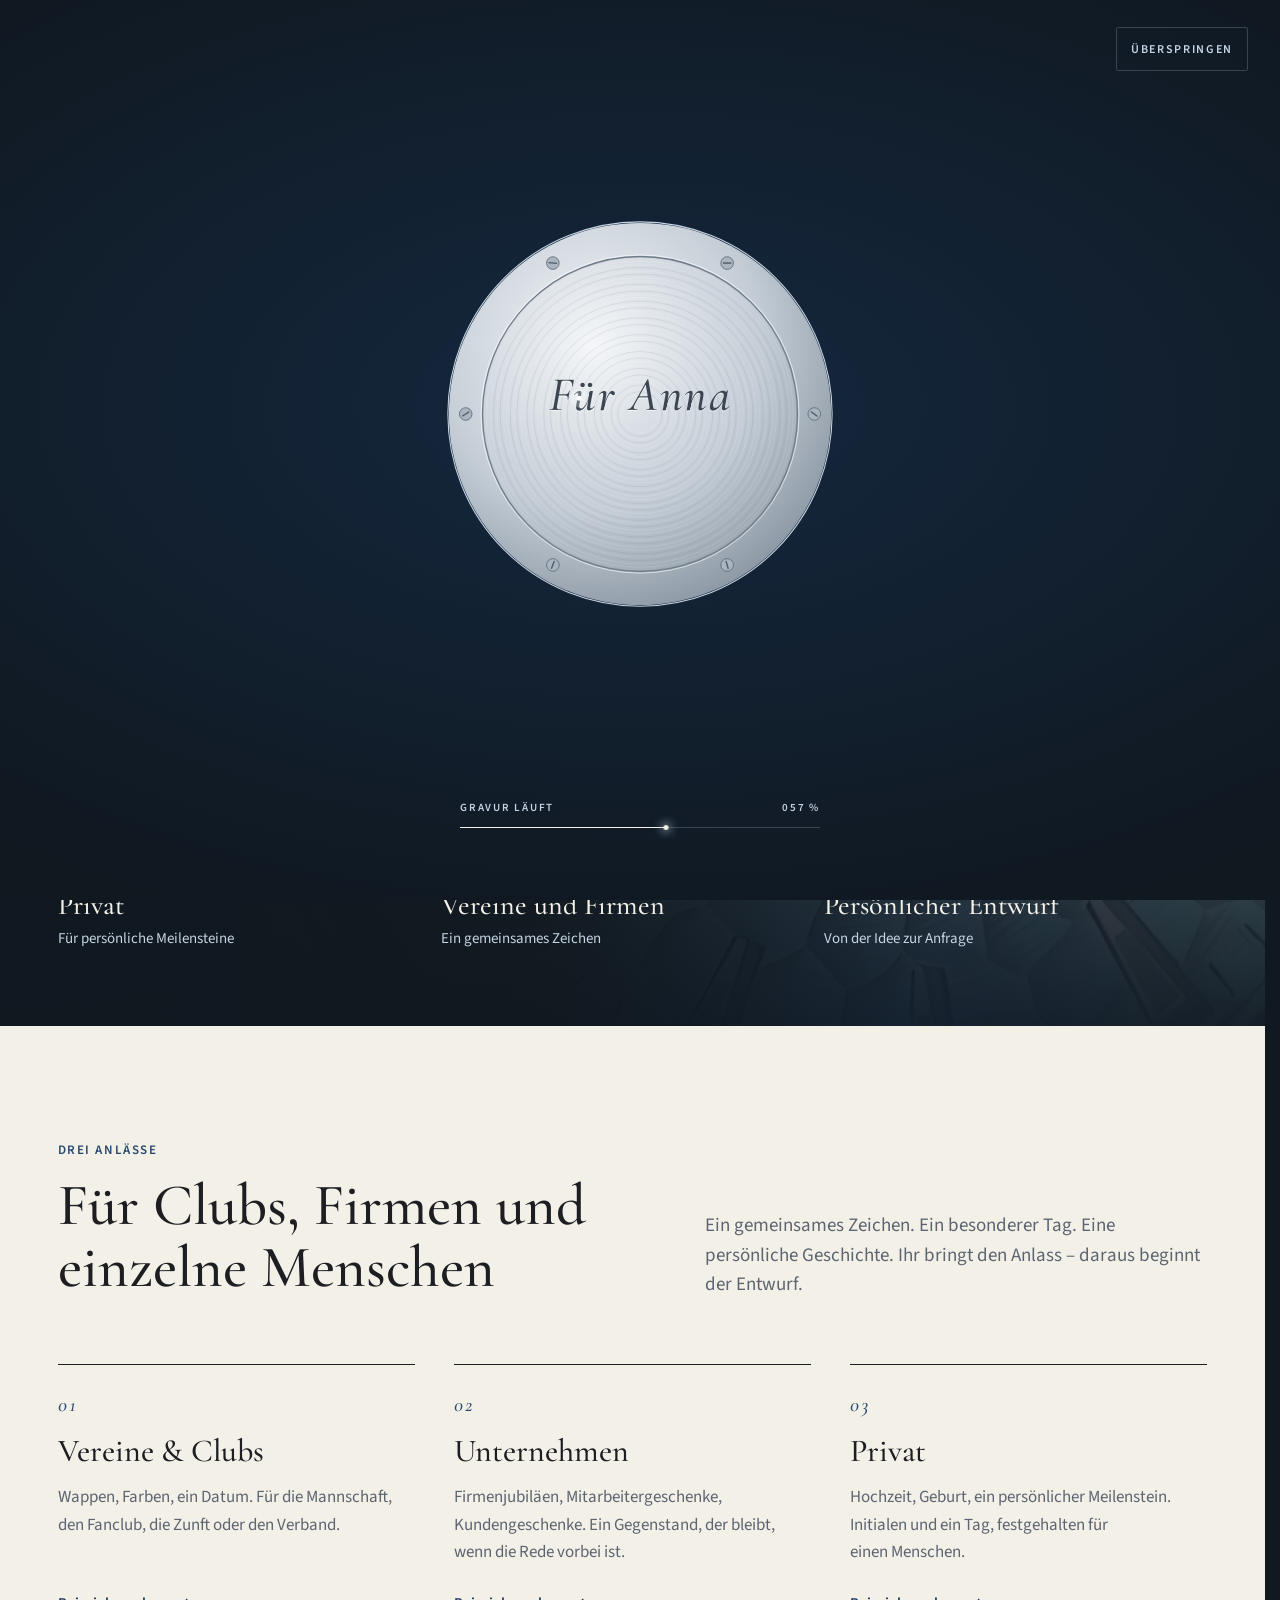
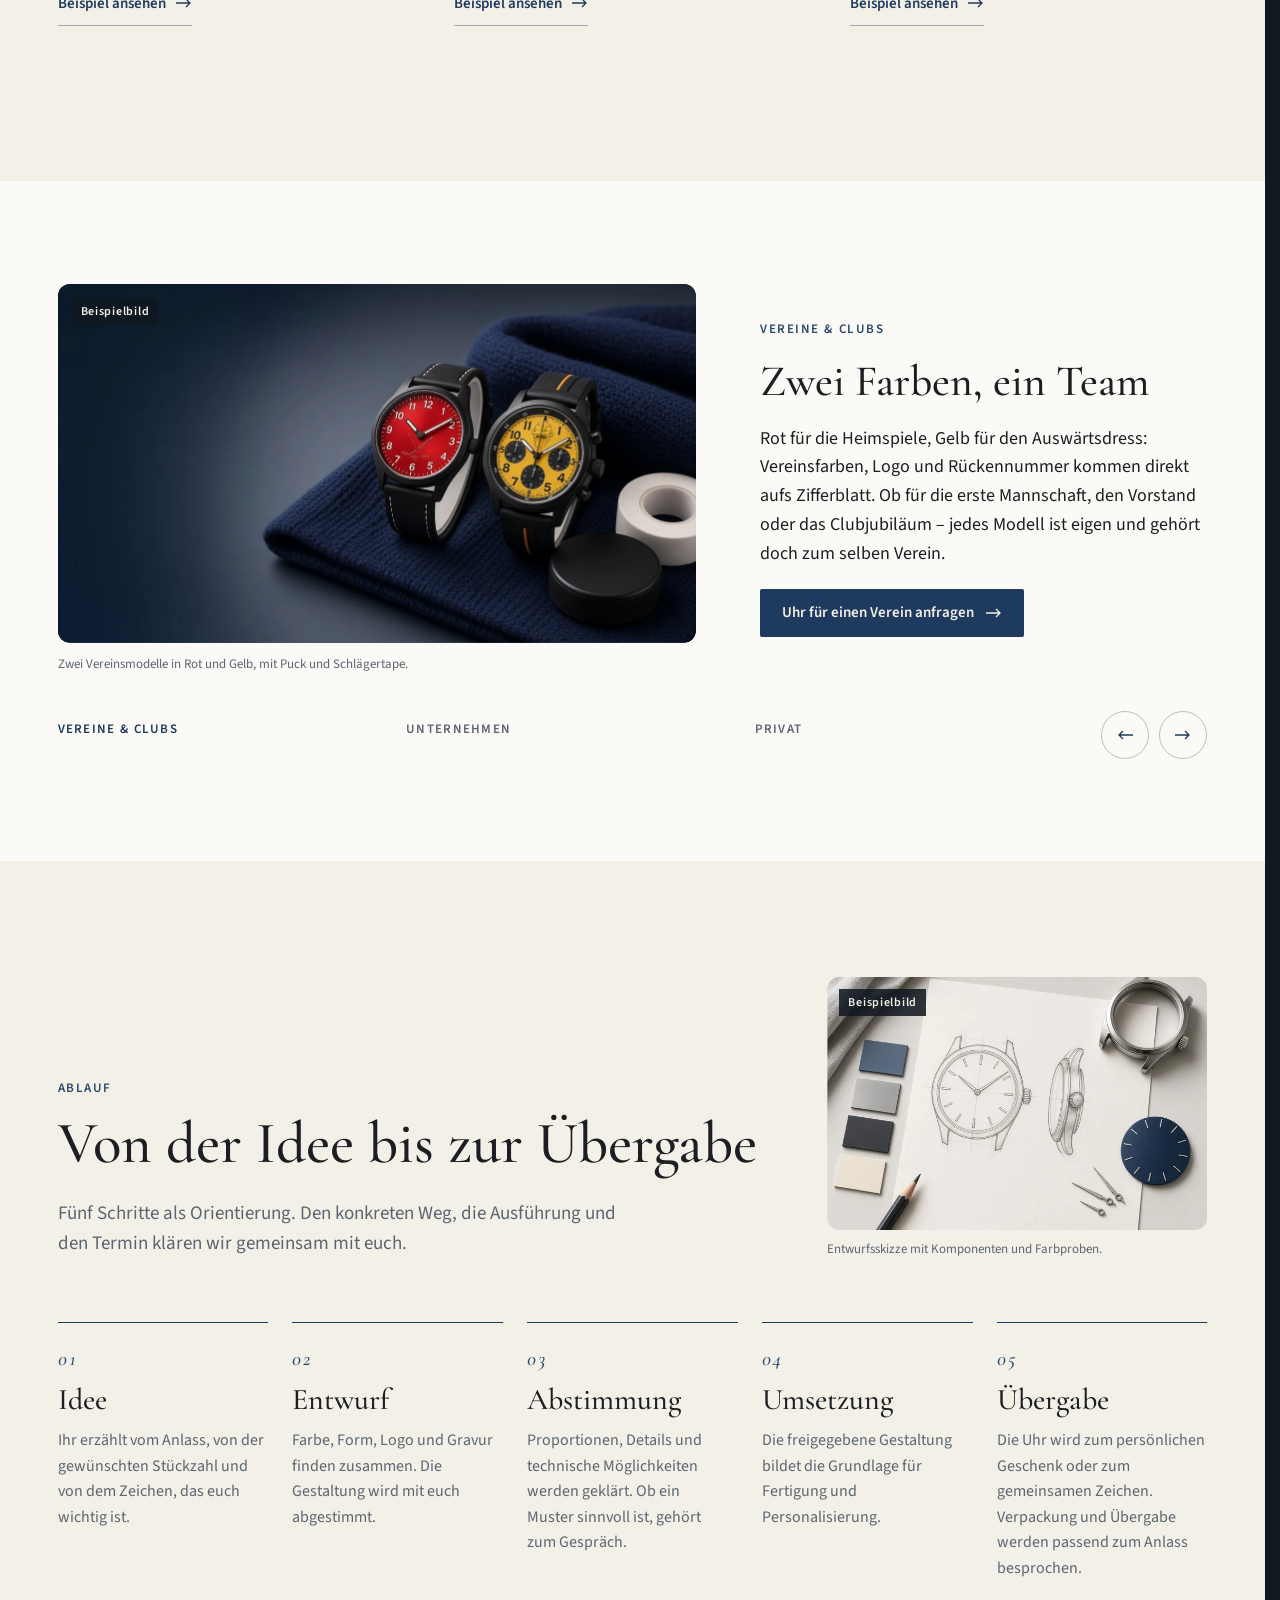
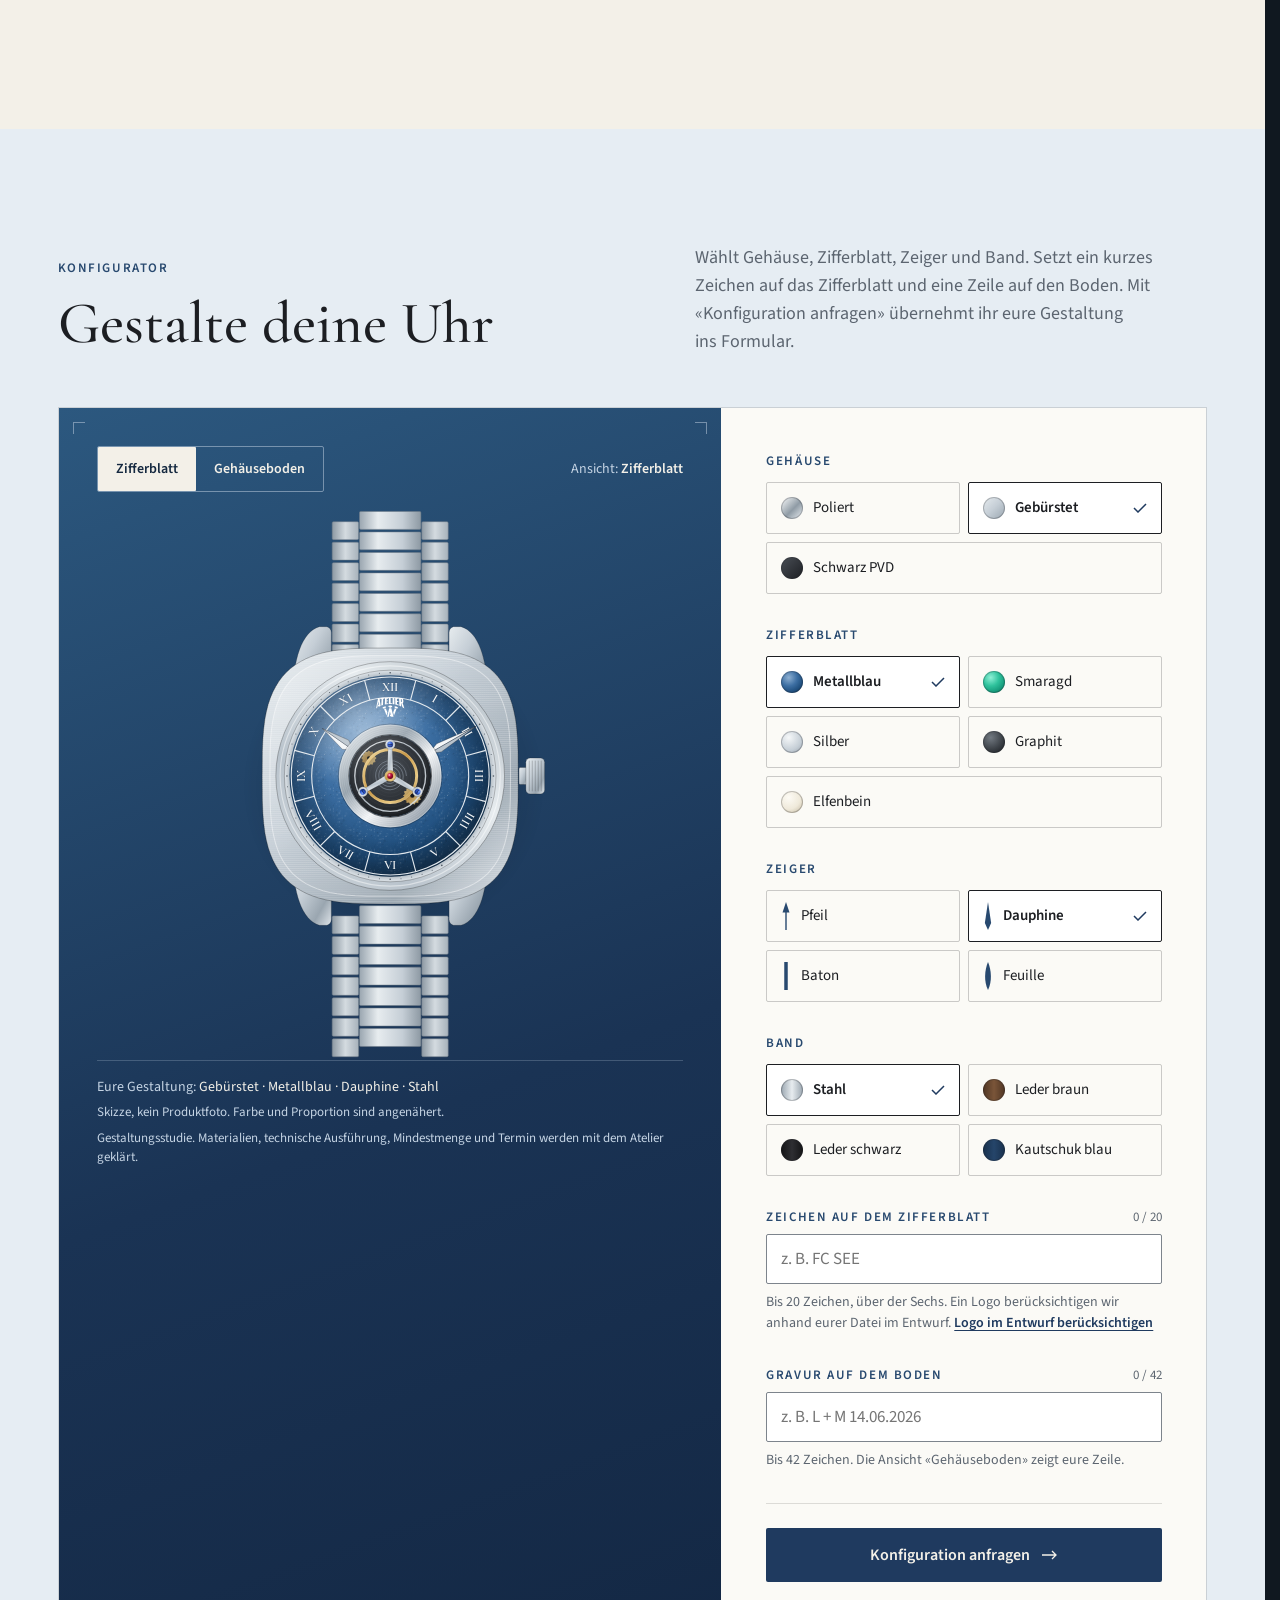
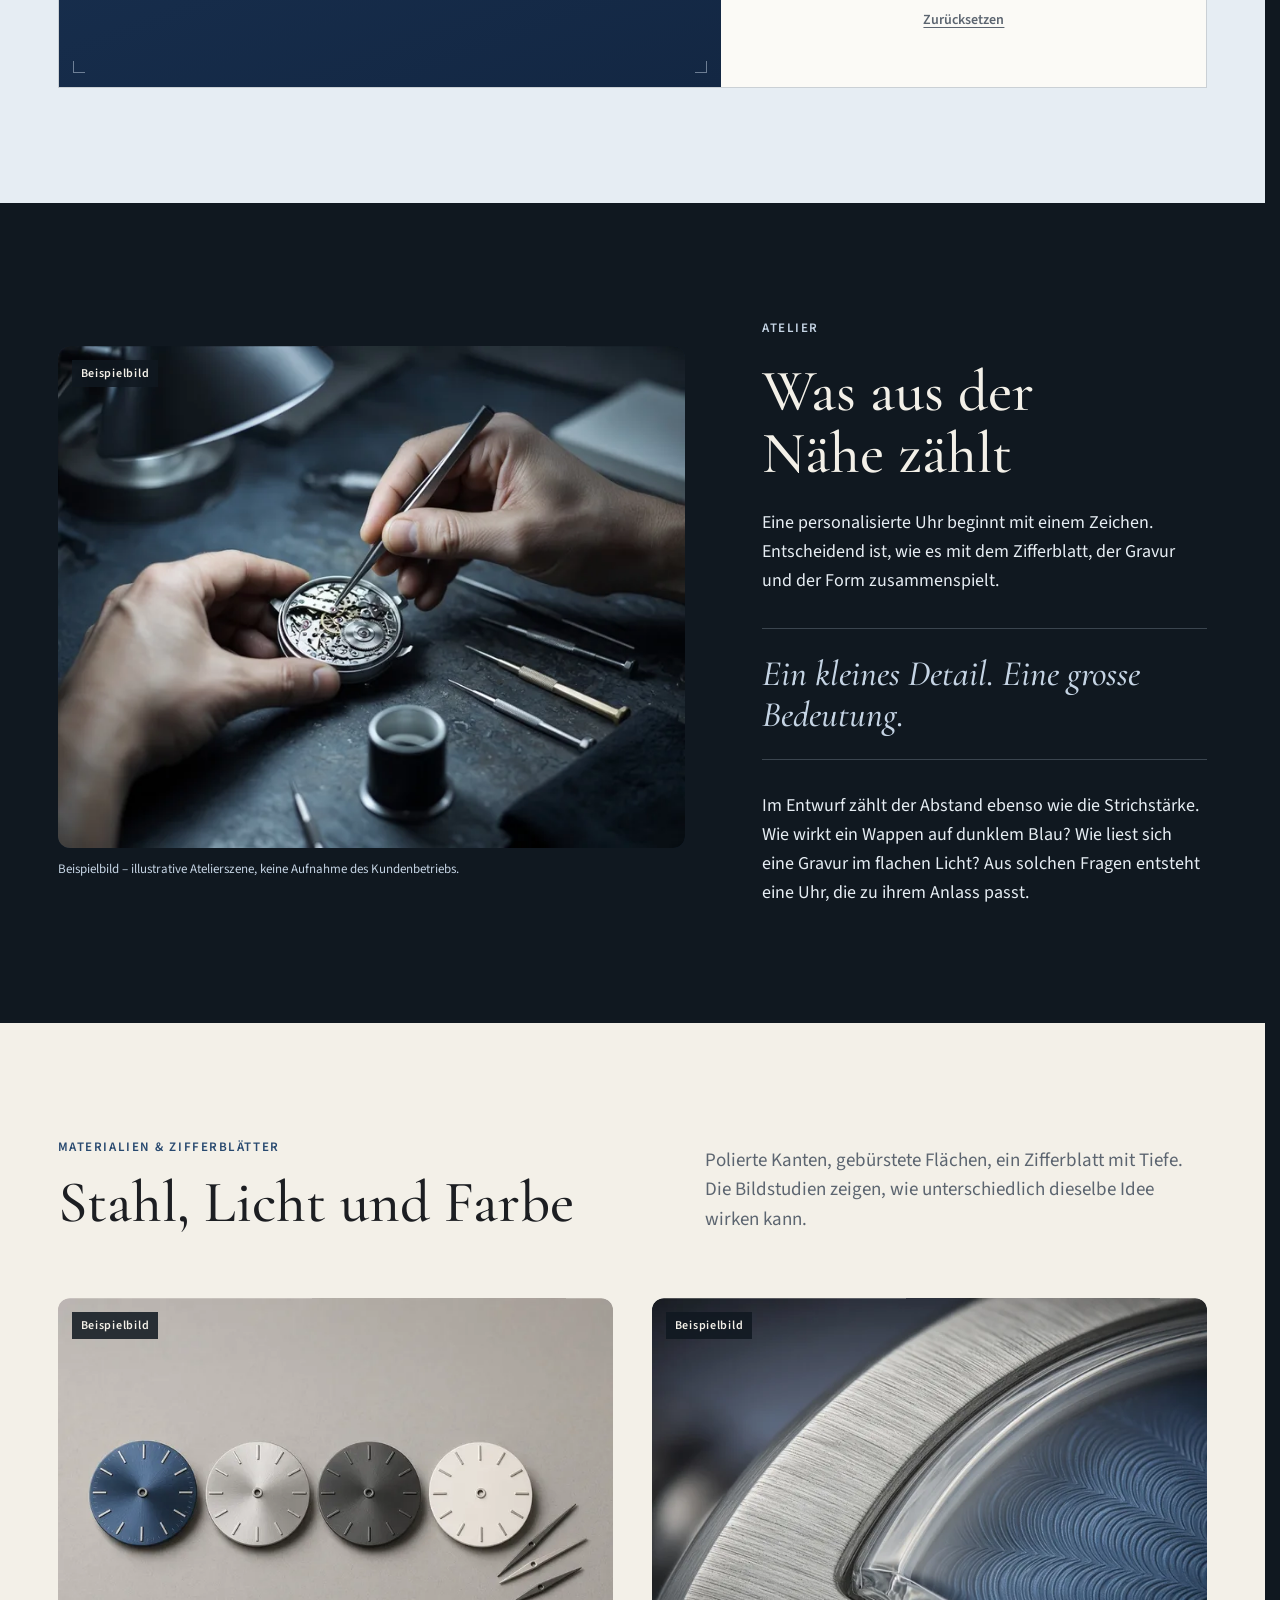
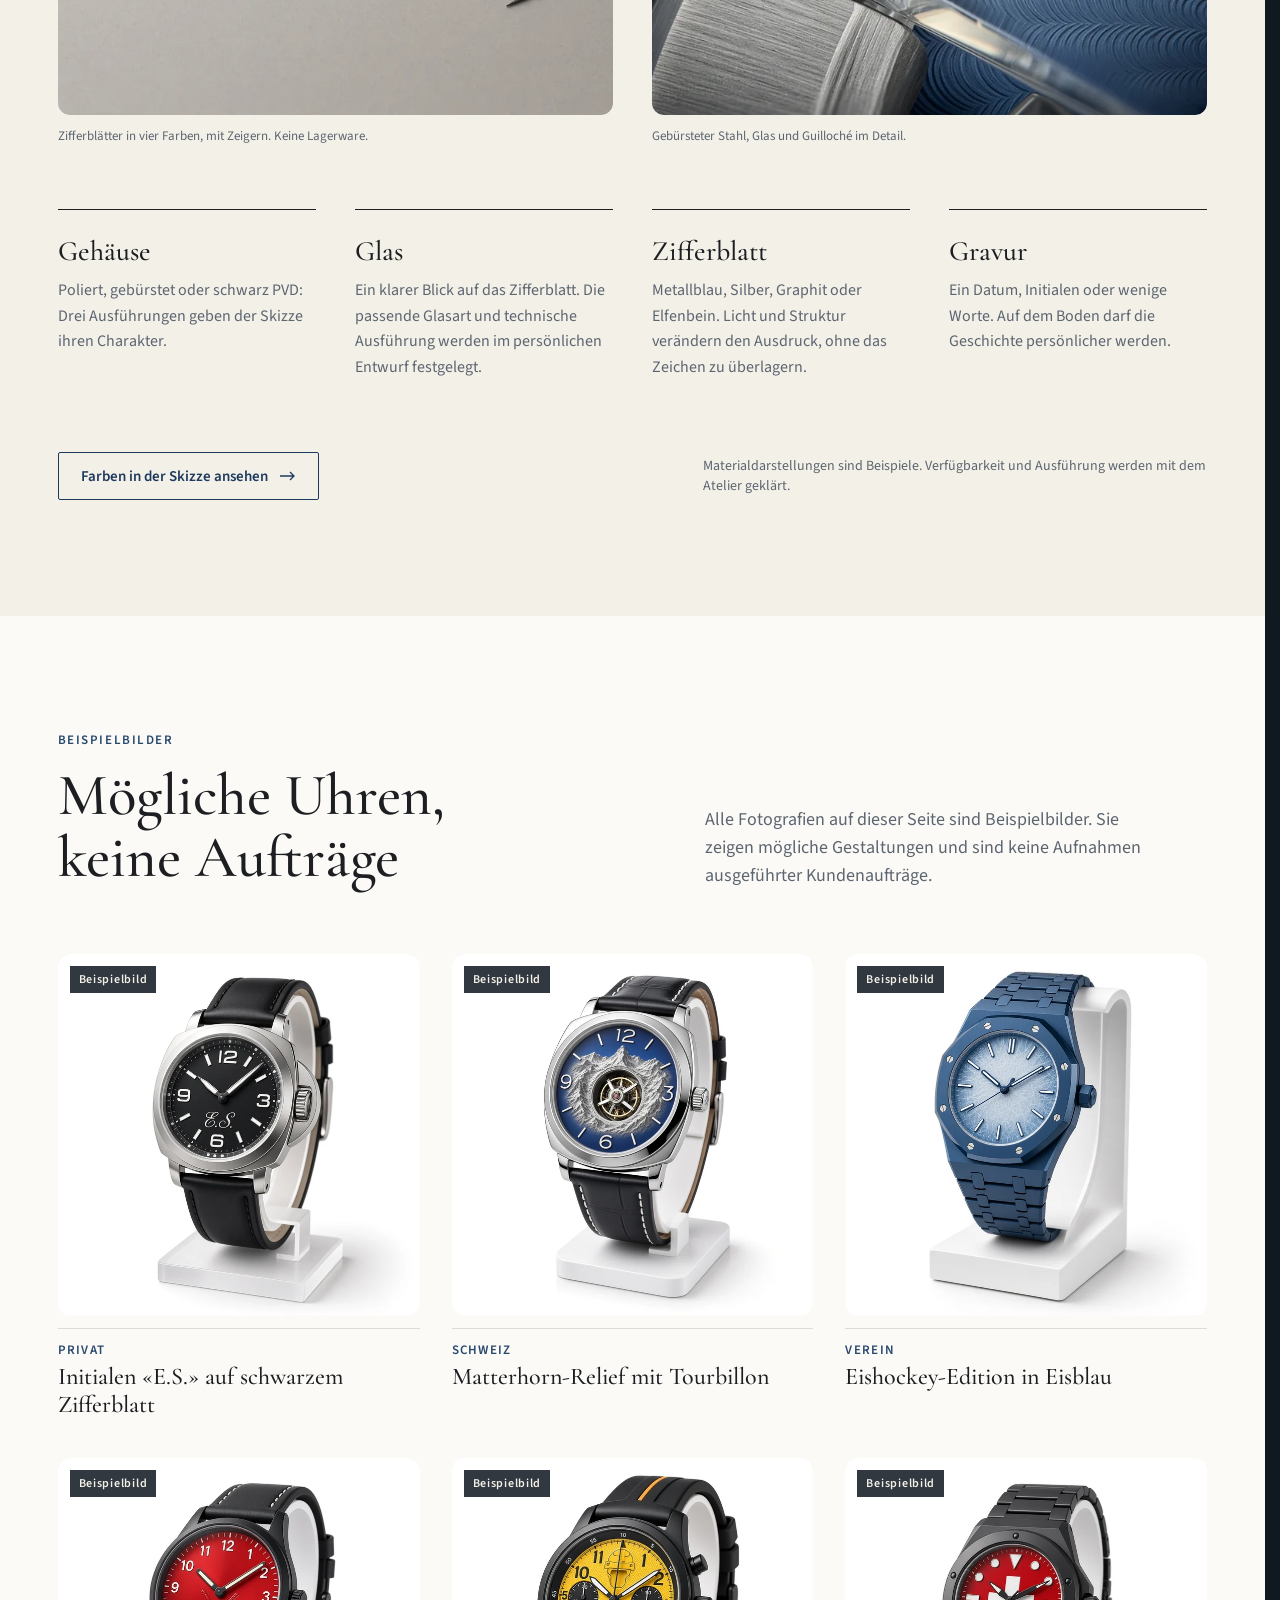
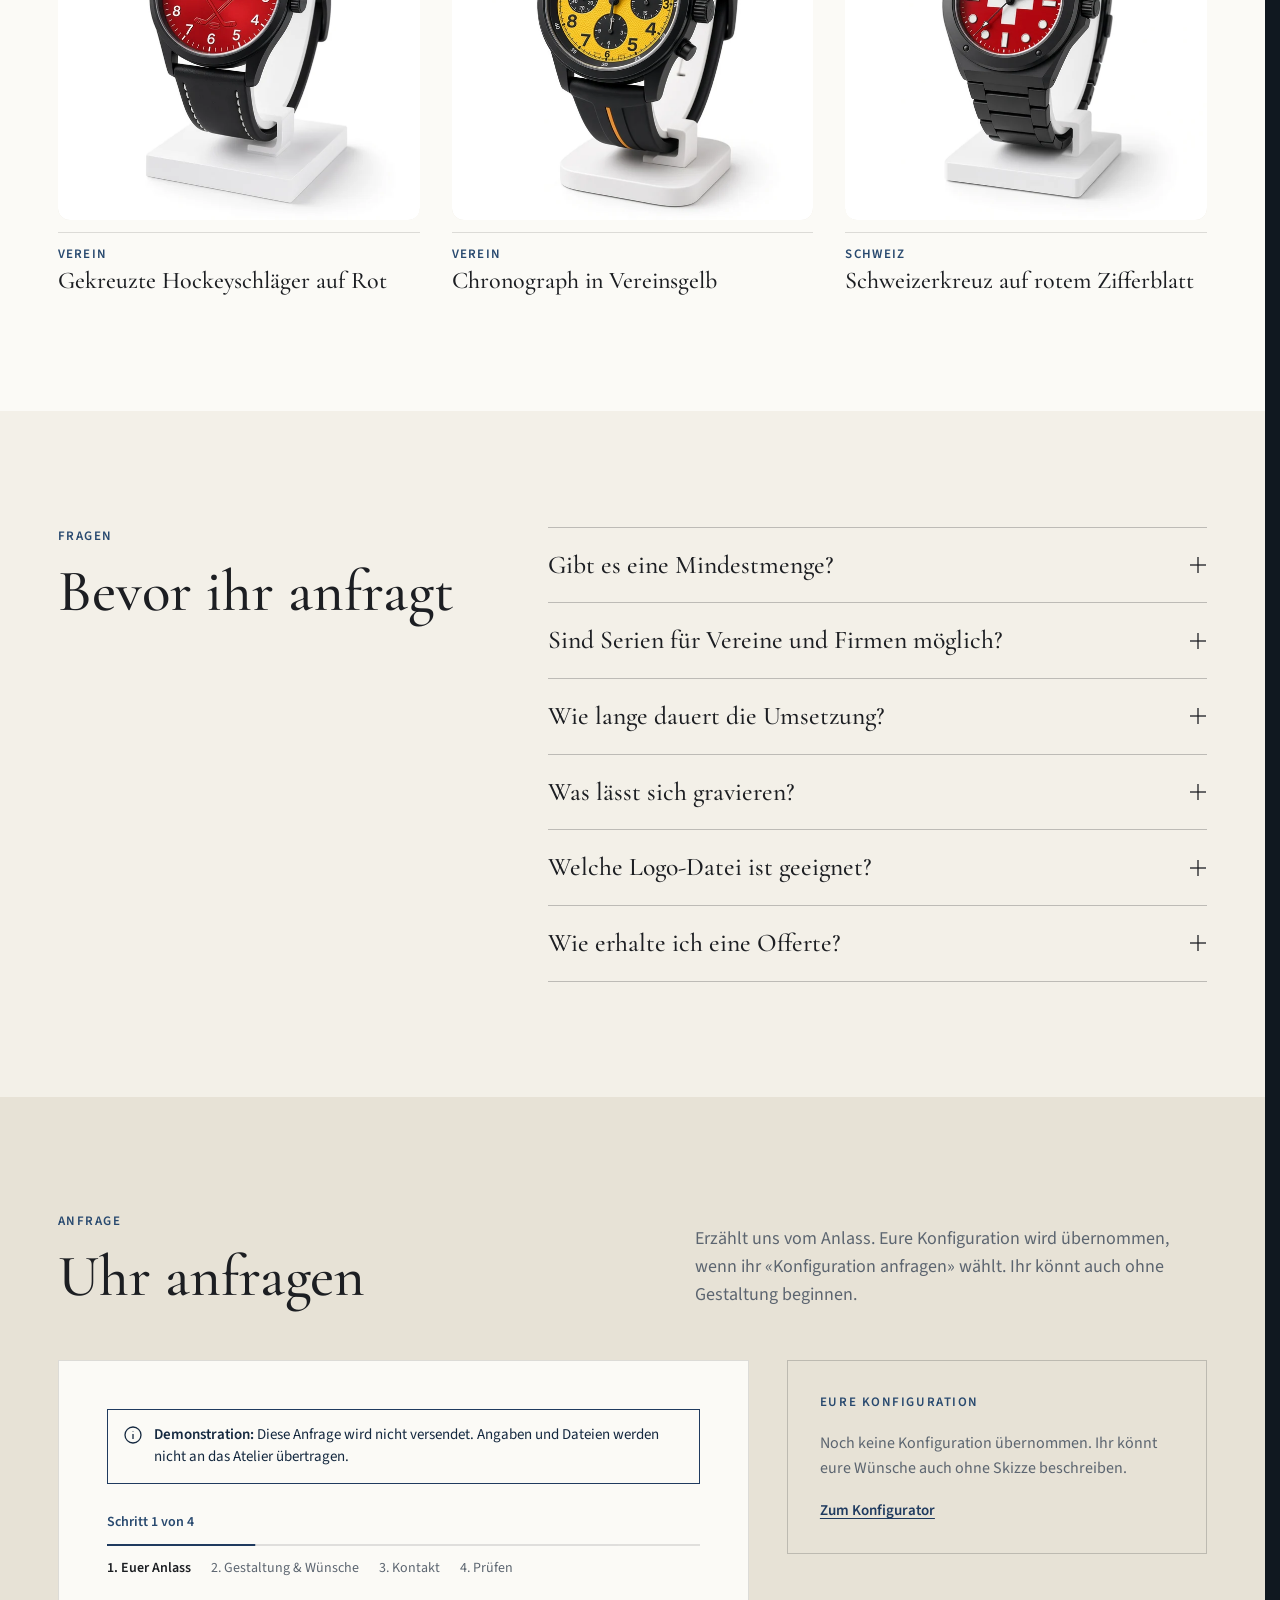
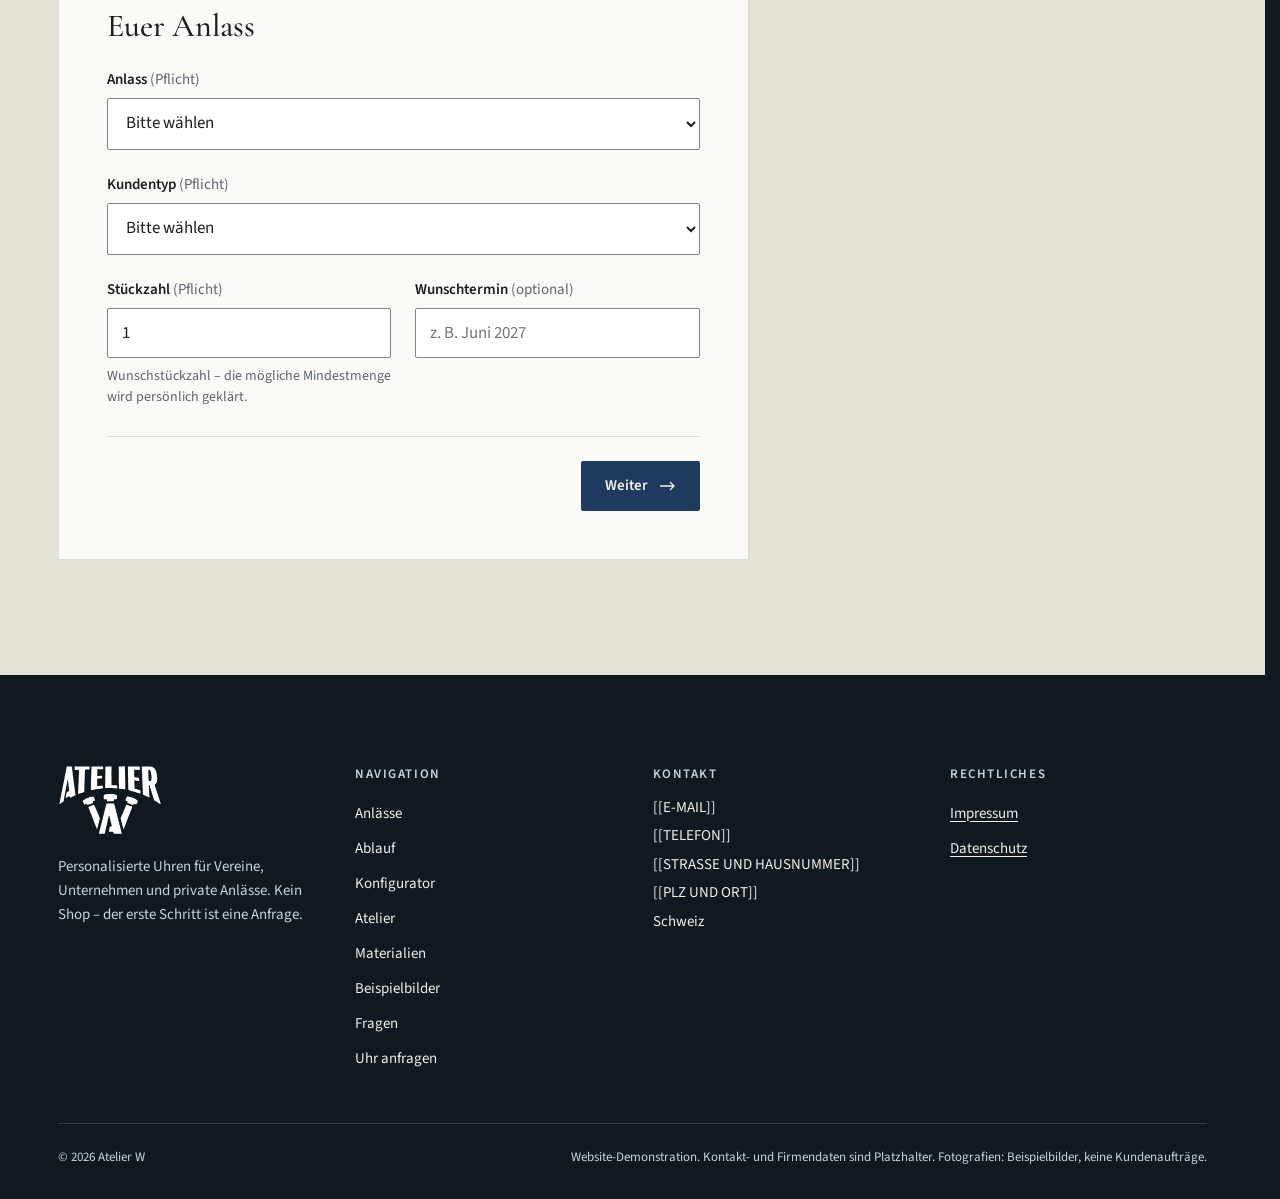
==== commit 5b6678d6: "Hero: Hintergrundvideo" ====
--- a/index.html
+++ b/index.html
@@ -36,6 +36,7 @@
 })();
 </script>
 <link rel="stylesheet" href="assets/css/konfig-mobile.css">
+<link rel="stylesheet" href="assets/css/hero-video.css">
 </head>
 <body>
 <div id="aw-intro"><div class="intro-bg" aria-hidden="true"></div></div>
@@ -73,8 +74,12 @@
 
 <main id="aw-main">
 <span id="top" style="display:block;scroll-margin-top:var(--hd)"></span>
-<section id="inhalt" tabindex="-1" data-dark="" aria-labelledby="hero-h" style="scroll-margin-top:var(--hd);background:linear-gradient(180deg,#101820,#14283f);color:#f3f0e8;outline:none">
-  <div style="max-width:1280px;margin:0 auto;padding:clamp(48px,7vw,112px) clamp(20px,4.5vw,64px) 0;display:flex;flex-wrap:wrap;align-items:center;gap:clamp(40px,5vw,80px)">
+<section id="inhalt" tabindex="-1" data-dark="" aria-labelledby="hero-h" class="aw-hero" style="position:relative;overflow:hidden;scroll-margin-top:var(--hd);background:linear-gradient(180deg,#101820,#14283f);color:#f3f0e8;outline:none">
+  <div class="aw-hero-bg" aria-hidden="true">
+    <video class="aw-hero-video" muted autoplay loop playsinline preload="auto" poster="assets/video/hero-poster.jpg" data-src="assets/video/hero.mp4" data-src-mobile="assets/video/hero-960.mp4"></video>
+    <div class="aw-hero-shade"></div>
+  </div>
+  <div class="aw-hero-in" style="position:relative;z-index:1;max-width:1280px;margin:0 auto;padding:clamp(48px,7vw,112px) clamp(20px,4.5vw,64px) 0;display:flex;flex-wrap:wrap;align-items:center;gap:clamp(40px,5vw,80px)">
     <div style="flex:1 1 400px;min-width:0;display:flex;flex-direction:column;gap:28px">
       <p style="margin:0;font-size:13px;font-weight:600;letter-spacing:0.12em;text-transform:uppercase;color:#c5d4e4">Atelier W, Schweiz</p>
       <h1 id="hero-h" style="margin:0;font-family:'Cormorant Garamond',Palatino,'Palatino Linotype',Georgia,serif;font-weight:500;font-size:clamp(3rem,7.4vw,7.2rem);line-height:1;letter-spacing:-0.01em;text-wrap:balance">Was euch verbindet.<br><em style="font-style:italic;color:#c5d4e4">Für immer am Handgelenk.</em></h1>
@@ -84,7 +89,7 @@
         <a href="#konfigurator" style="display:inline-flex;align-items:center;gap:12px;min-height:52px;padding:0 26px;border:1px solid rgba(197,212,228,0.55);color:#f3f0e8;text-decoration:none;font-weight:600;font-size:16px;border-radius:2px;transition:border-color 200ms,background 200ms" data-hv="1">Uhr gestalten</a>
       </div>
     </div>
-    <figure style="flex:1 1 440px;min-width:0;margin:0;display:flex;flex-direction:column;gap:12px">
+    <figure class="aw-hero-fig" style="flex:1 1 440px;min-width:0;margin:0;display:flex;flex-direction:column;gap:12px">
       <div class="ph-frame" style="position:relative;aspect-ratio:4/5;max-height:78svh;background:#101820;overflow:hidden">
         <img src="assets/img/hero-4x5.webp" srcset="assets/img/hero-4x5-720.webp 720w, assets/img/hero-4x5.webp 1440w" sizes="(min-width: 1000px) 46vw, 100vw" alt="Stahlarmbanduhr mit metallblauem Sonnenschliff-Zifferblatt vor dunklem Hintergrund" fetchpriority="high" decoding="async" style="position:absolute;inset:0;width:100%;height:100%;object-fit:cover;display:block">
         <span style="position:absolute;top:14px;left:14px;pointer-events:none;padding:5px 9px;background:rgba(16,24,32,0.86);color:#f3f0e8;font-size:12px;font-weight:600;letter-spacing:0.06em">Beispielbild</span>
@@ -882,5 +887,6 @@
 <script src="assets/js/slider.js" defer></script>
 <script src="assets/js/app.js" defer></script>
 <script src="assets/js/konfig-mobile.js" defer></script>
+<script src="assets/js/hero-video.js" defer></script>
 </body>
 </html>
--- a/assets/css/hero-video.css
+++ b/assets/css/hero-video.css
@@ -0,0 +1,14 @@
+.aw-hero>div:not(.aw-hero-bg){position:relative;z-index:1}
+.aw-hero-bg{position:absolute;inset:0;z-index:0;background:#101820 url(../video/hero-poster.jpg) 70% center/cover no-repeat}
+.aw-hero-video{position:absolute;inset:0;width:100%;height:100%;object-fit:cover;object-position:70% center;opacity:0;transition:opacity 1.2s ease}
+.aw-hero-video.is-on{opacity:1}
+.aw-hero-shade{position:absolute;inset:0;background:linear-gradient(90deg,rgba(16,24,32,.92) 0%,rgba(16,24,32,.82) 45%,rgba(20,40,63,.35) 72%,rgba(20,40,63,.1) 100%),linear-gradient(180deg,rgba(16,24,32,0) 55%,rgba(16,24,32,.9) 100%)}
+.aw-hero-fig{display:none!important}
+.aw-hero .aw-hero-in{min-height:min(78svh,760px)}
+@media (max-width:760px){
+ .aw-hero-bg{background-image:url(../video/hero-poster-960.jpg);background-position:72% 20%}
+ .aw-hero-video{object-position:72% center}
+ .aw-hero-shade{background:linear-gradient(180deg,rgba(16,24,32,.55) 0%,rgba(16,24,32,.82) 45%,rgba(16,24,32,.95) 100%)}
+ .aw-hero .aw-hero-in{min-height:auto}
+}
+@media (prefers-reduced-motion:reduce){.aw-hero-video{display:none}}
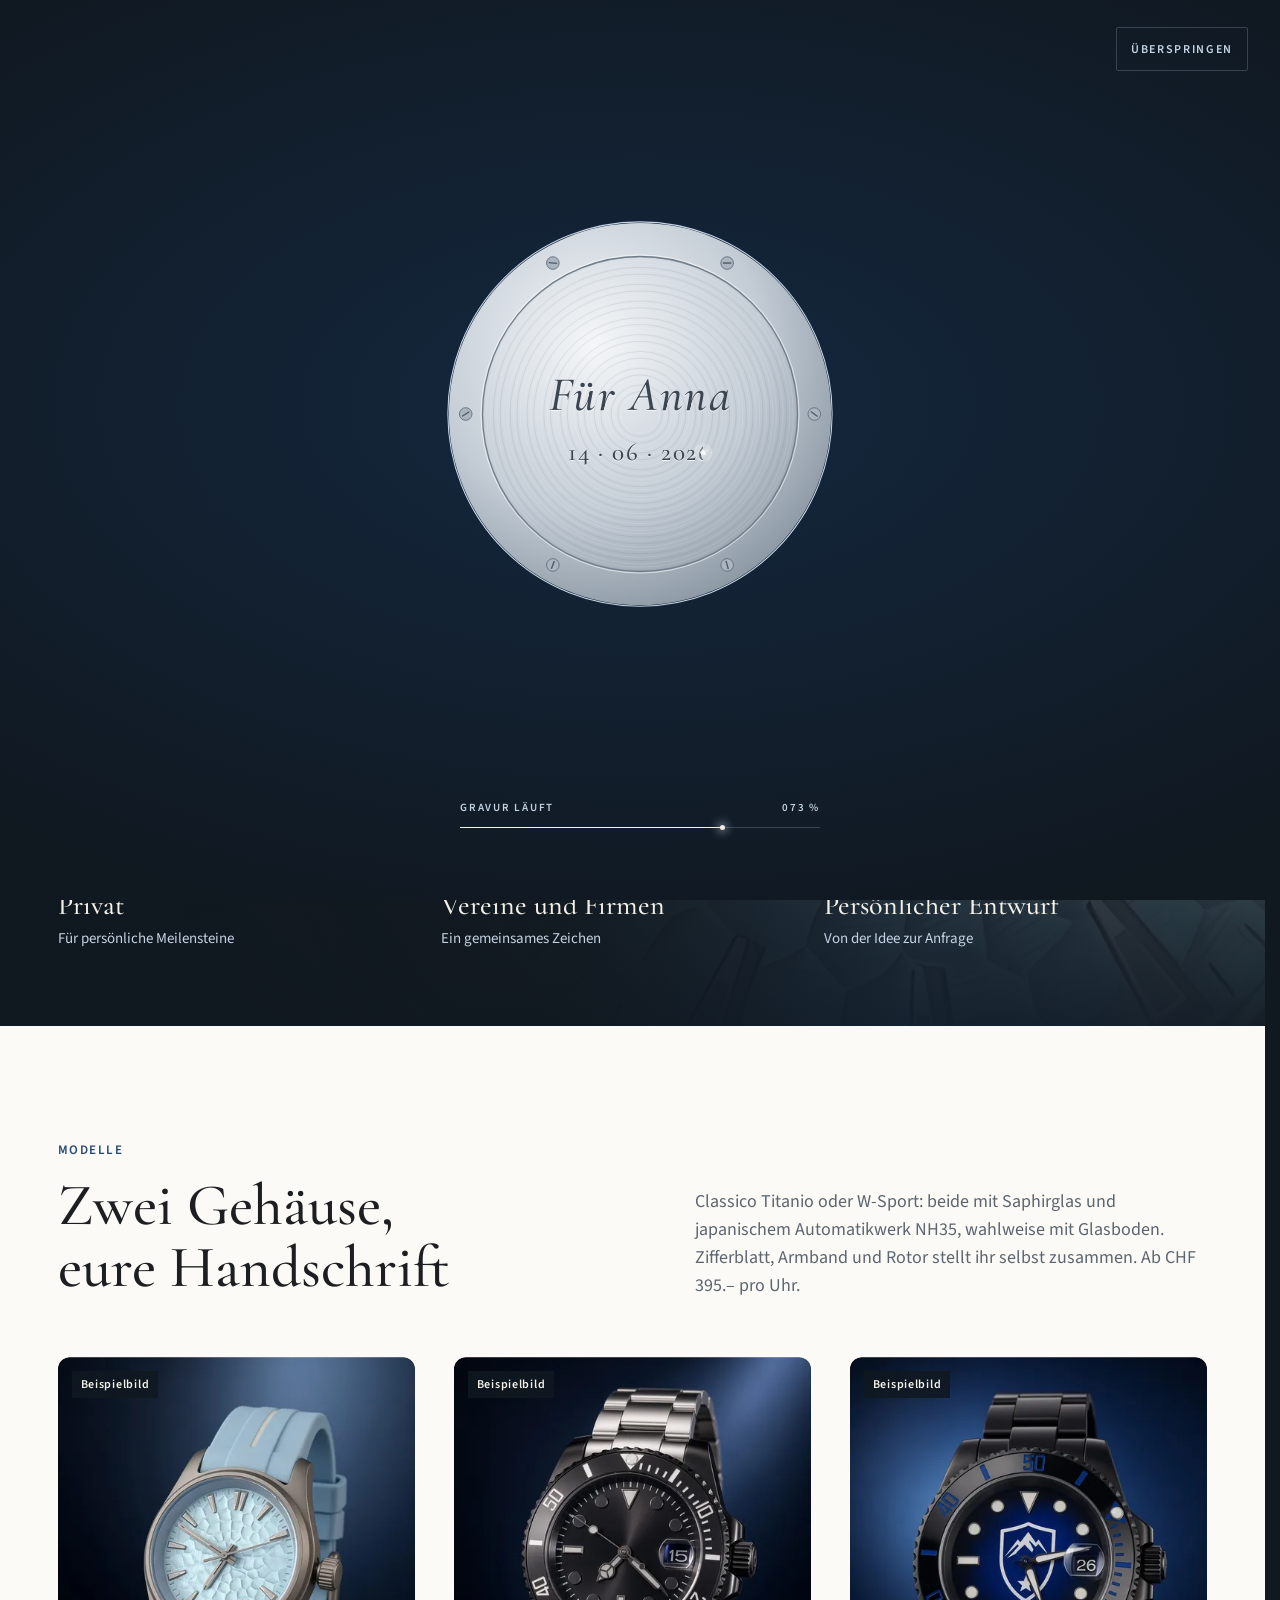
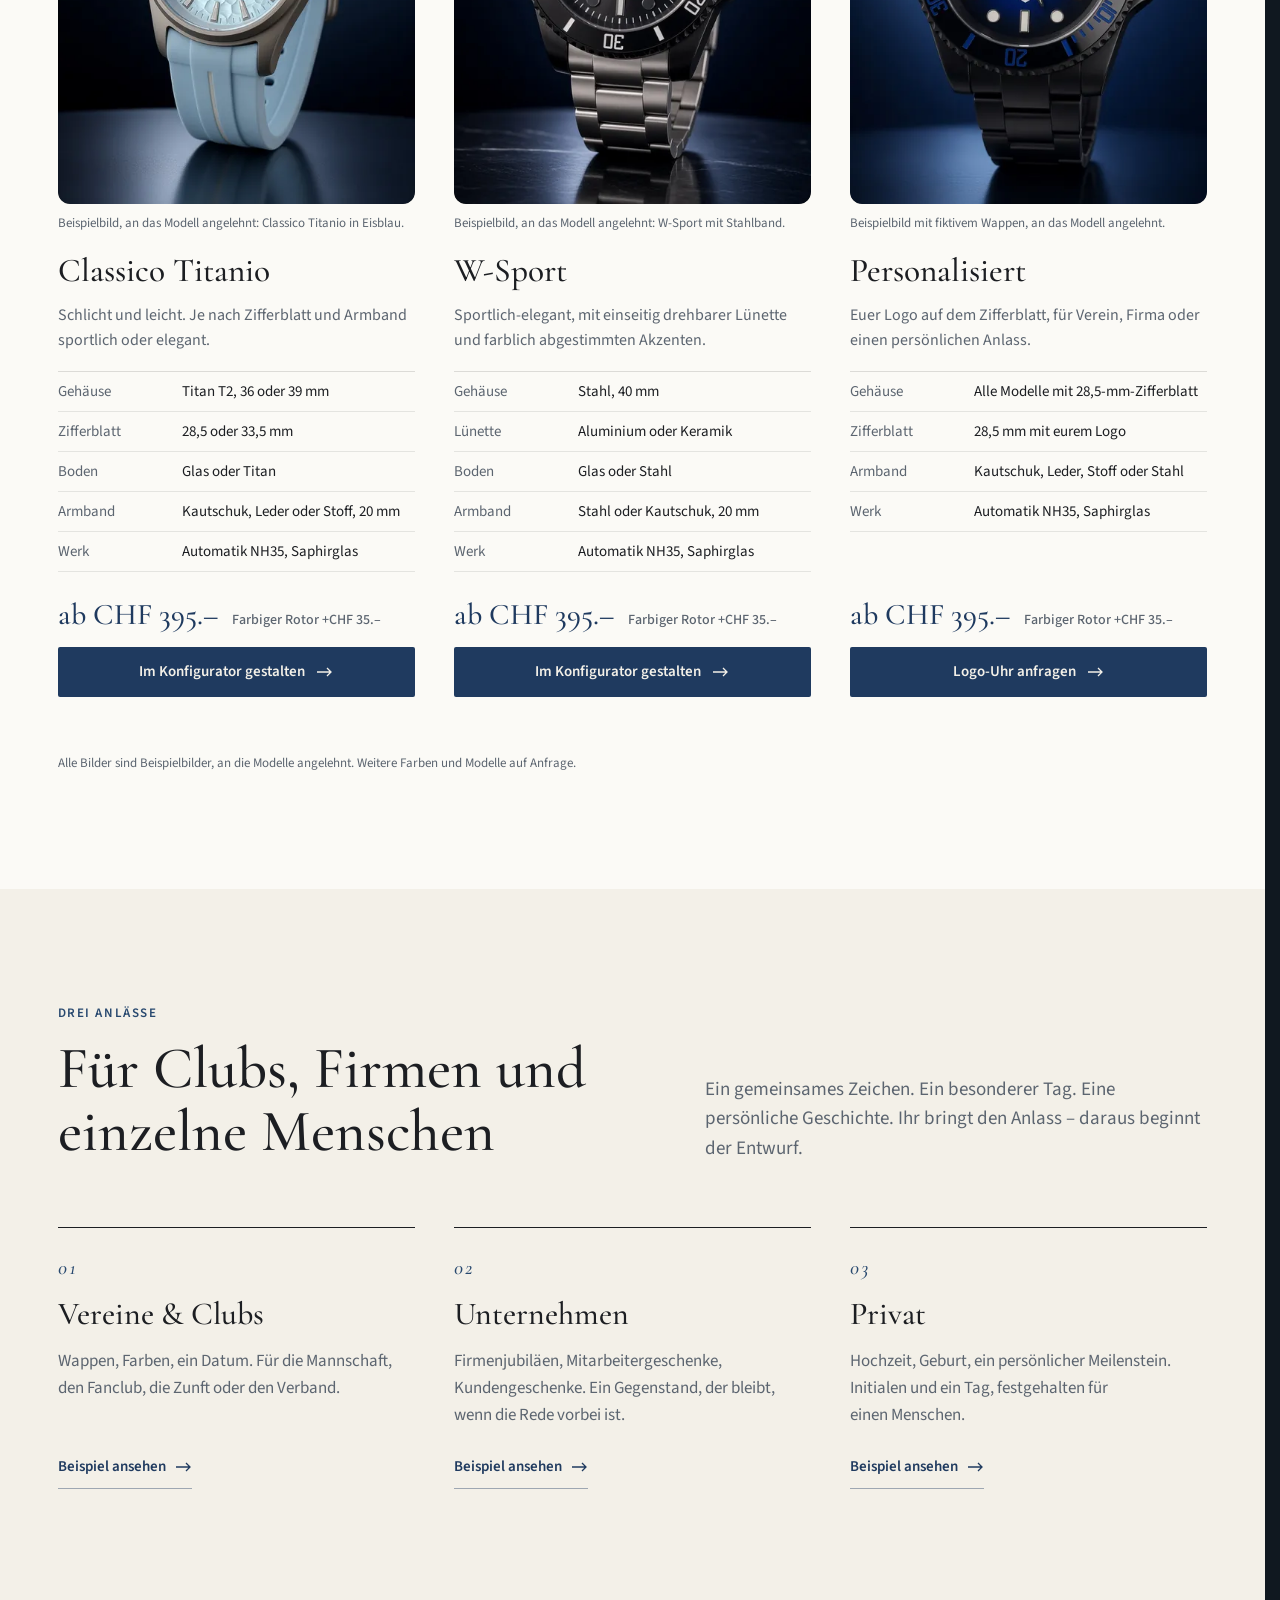
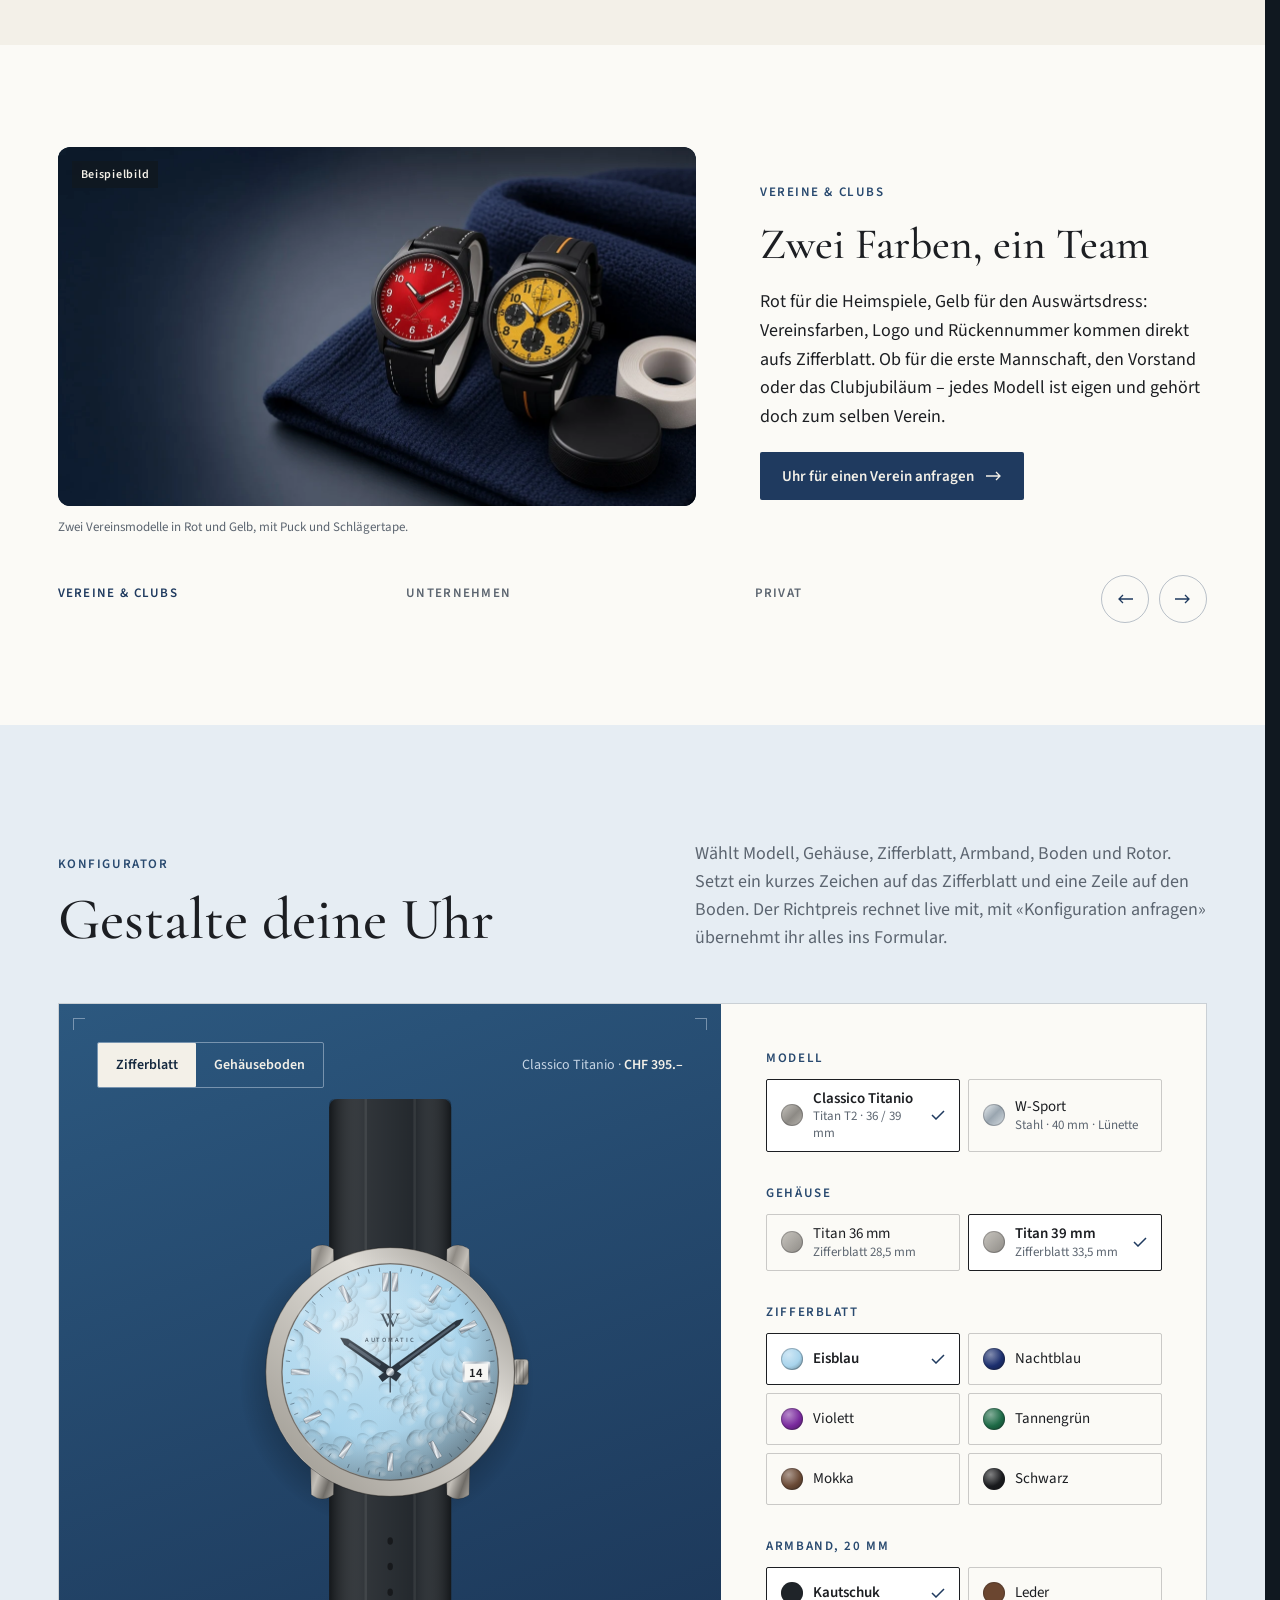
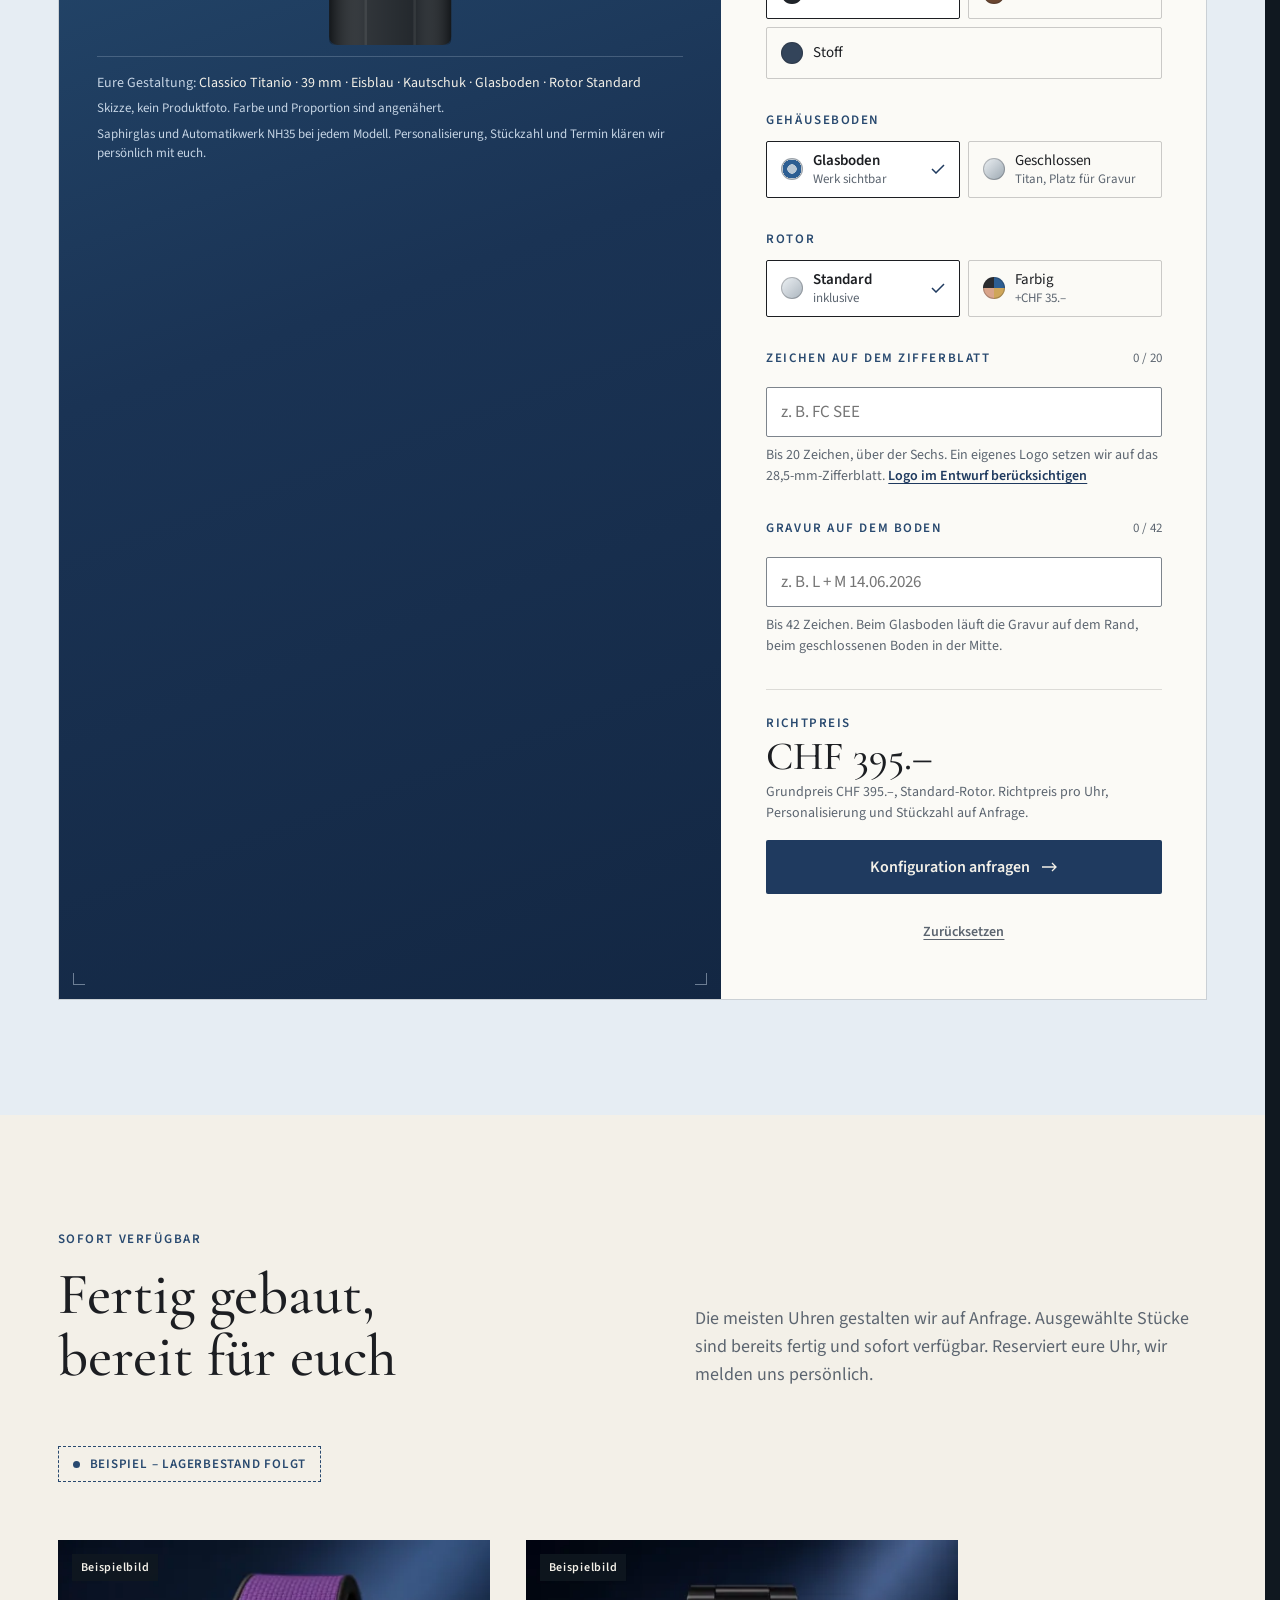
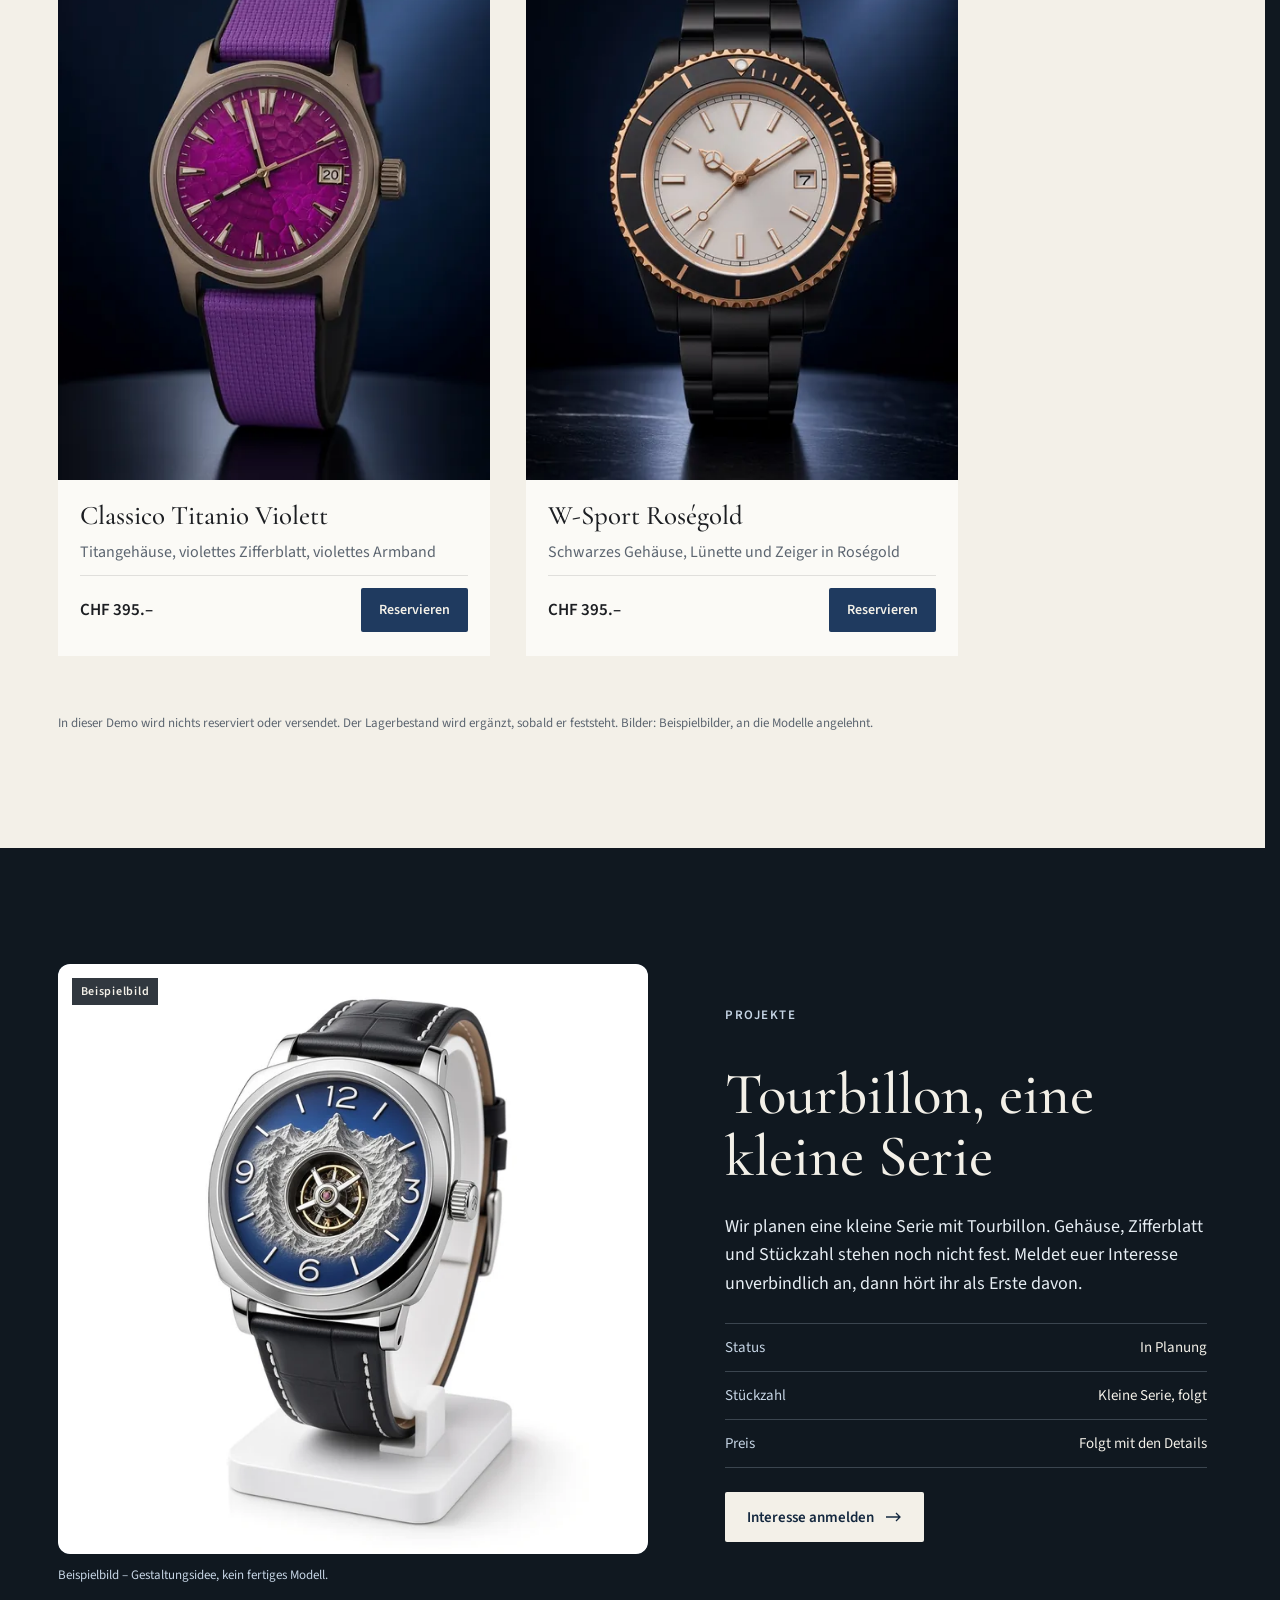
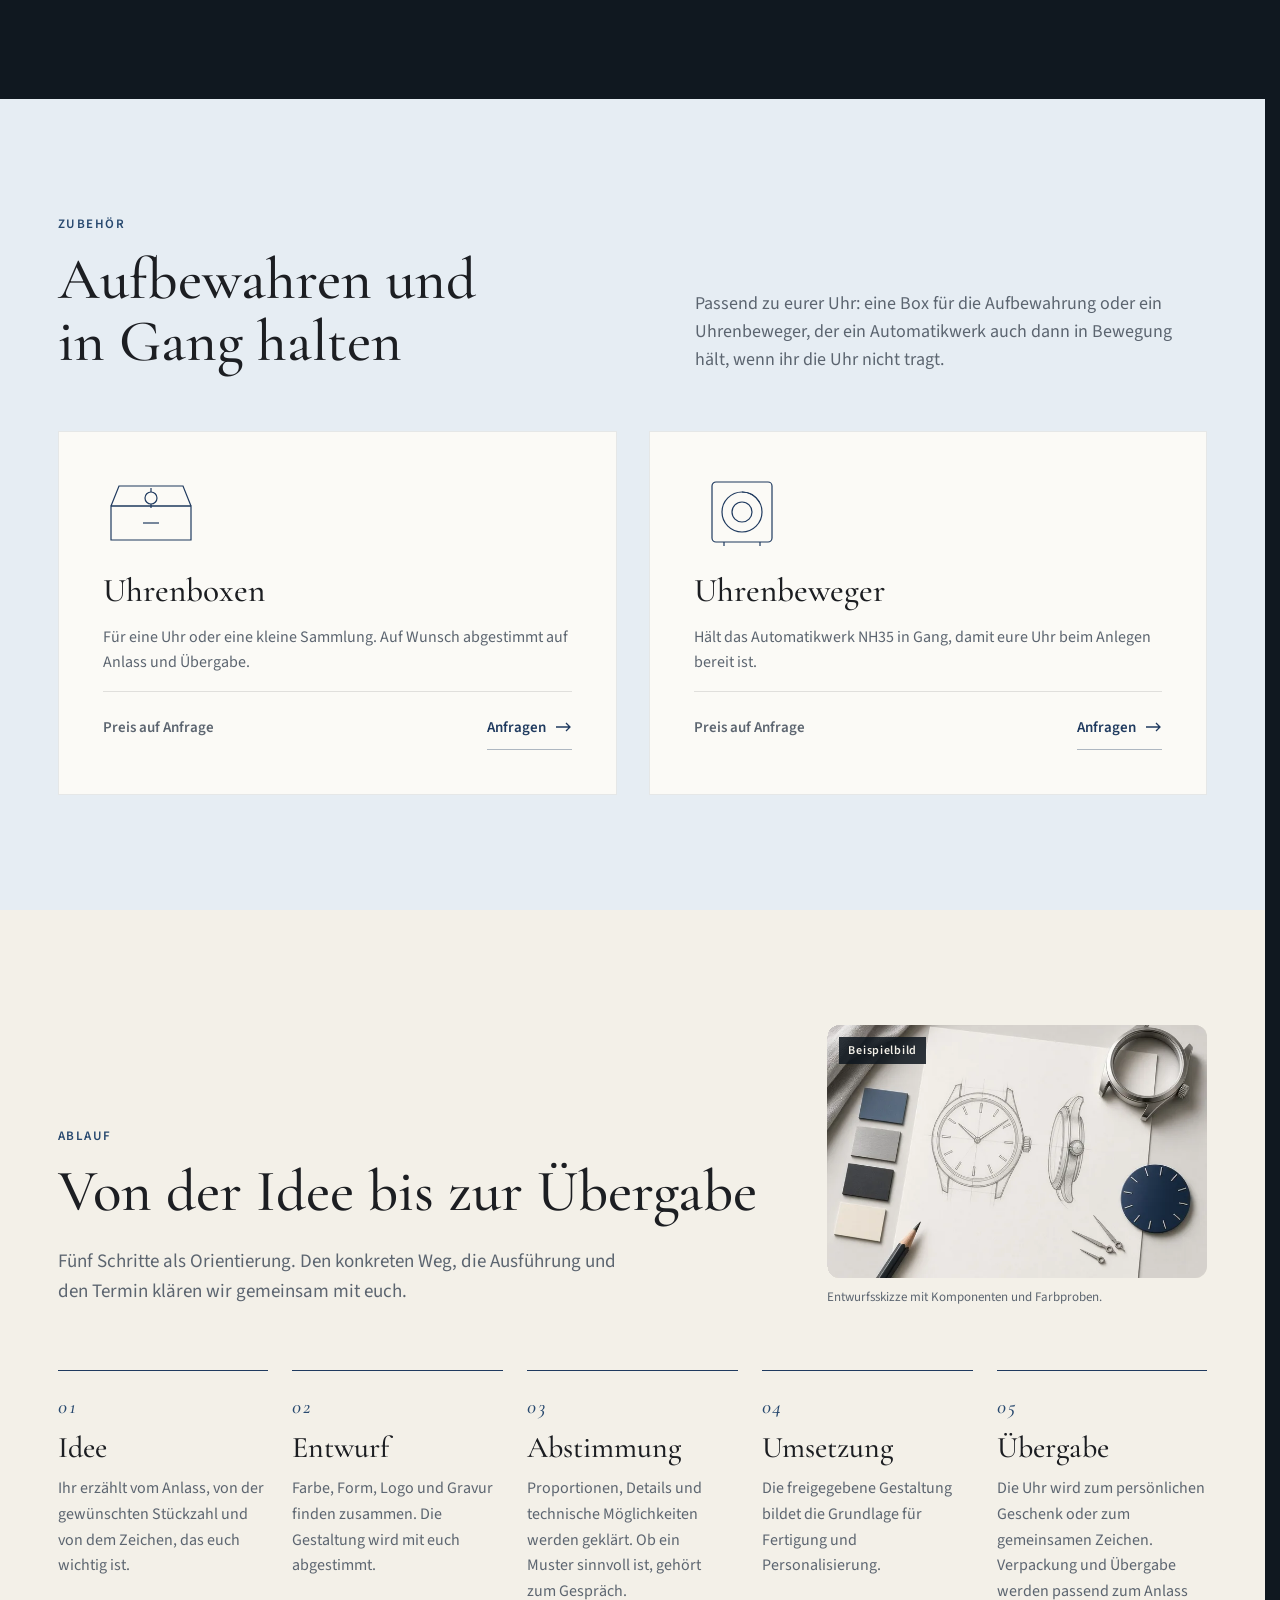
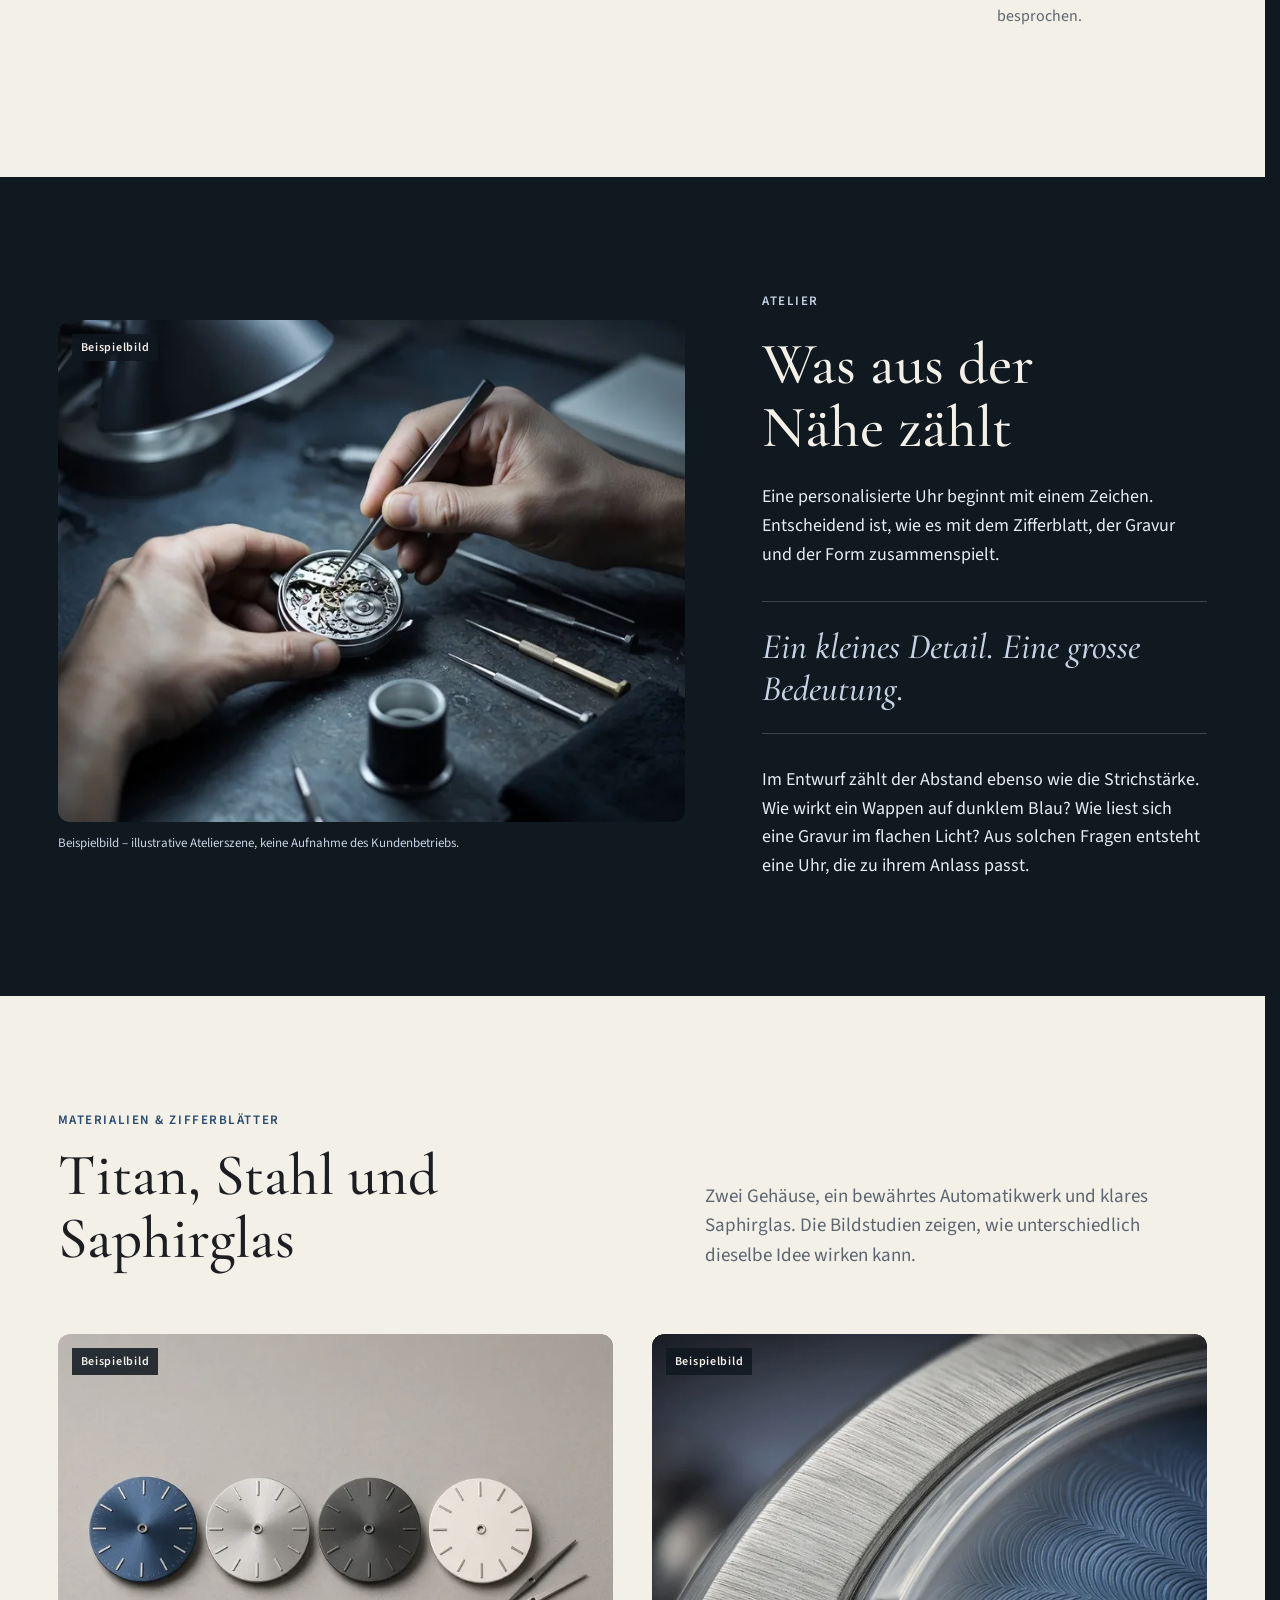
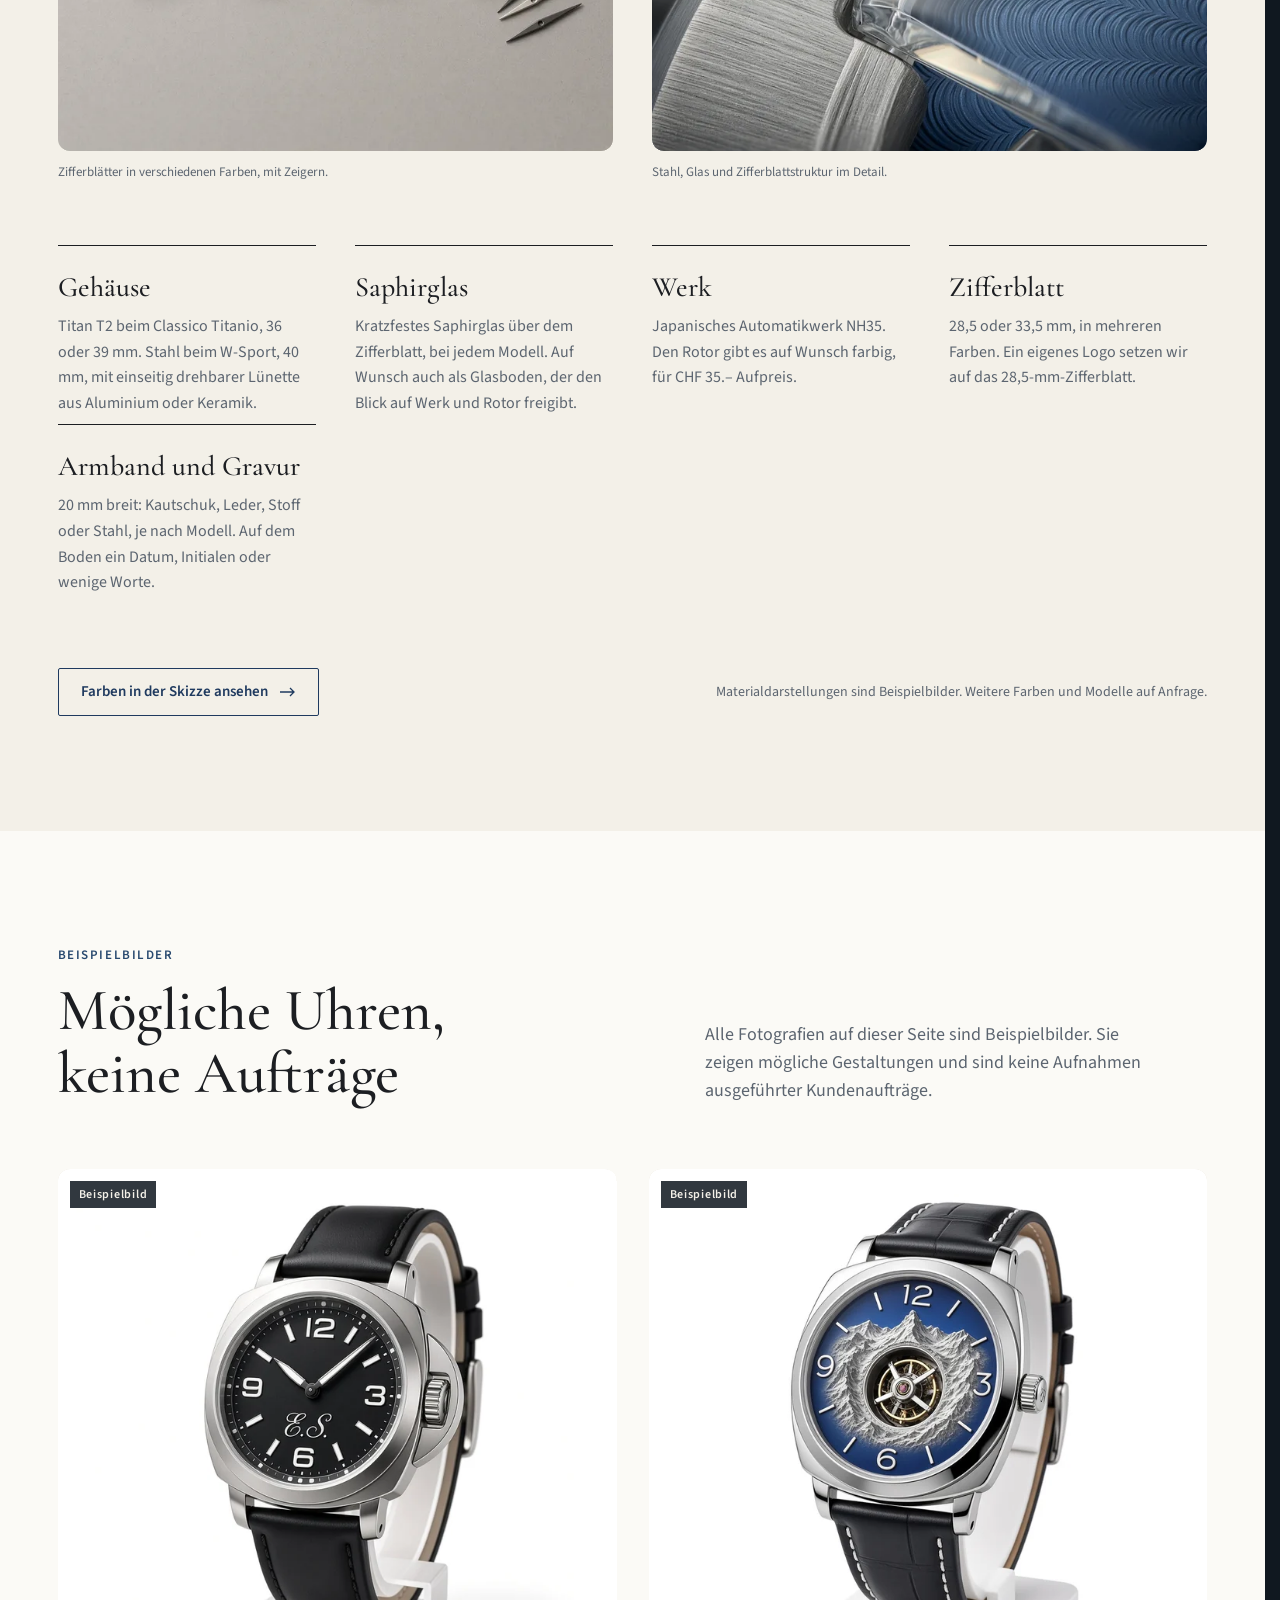
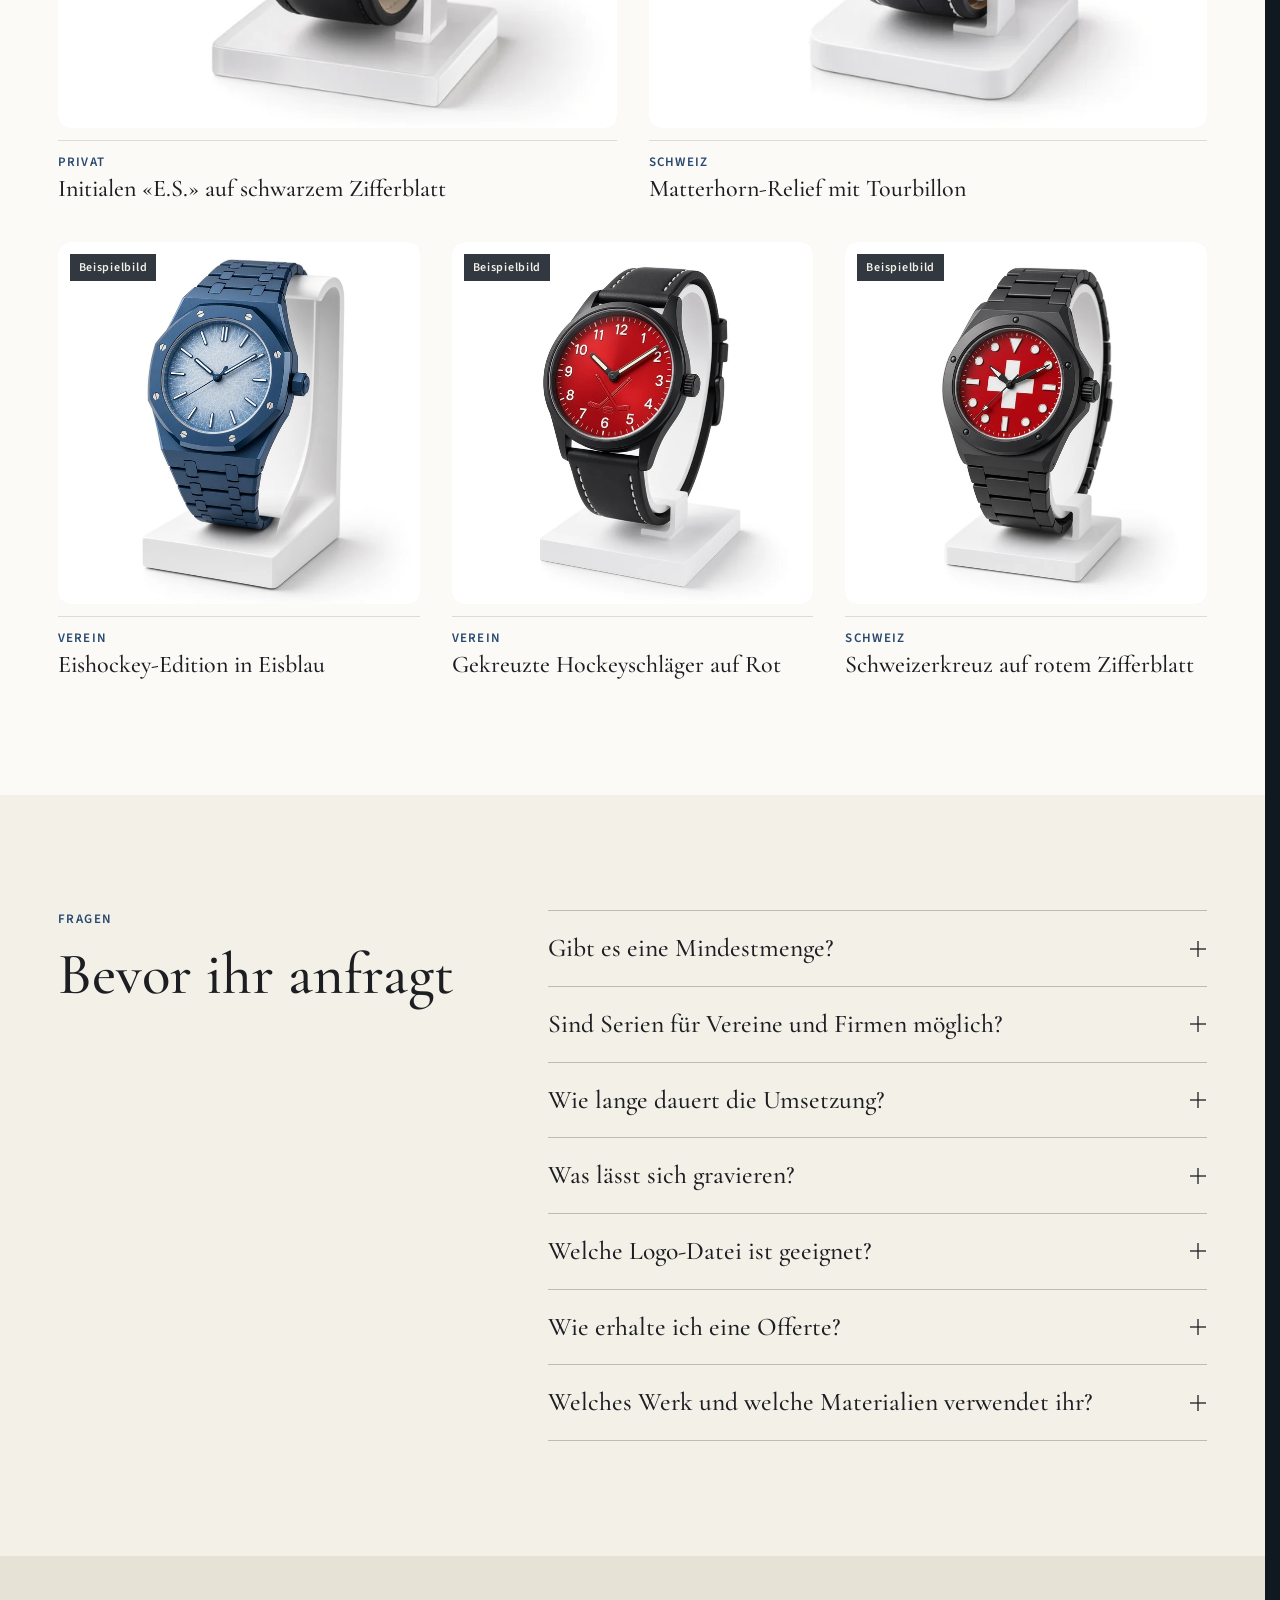
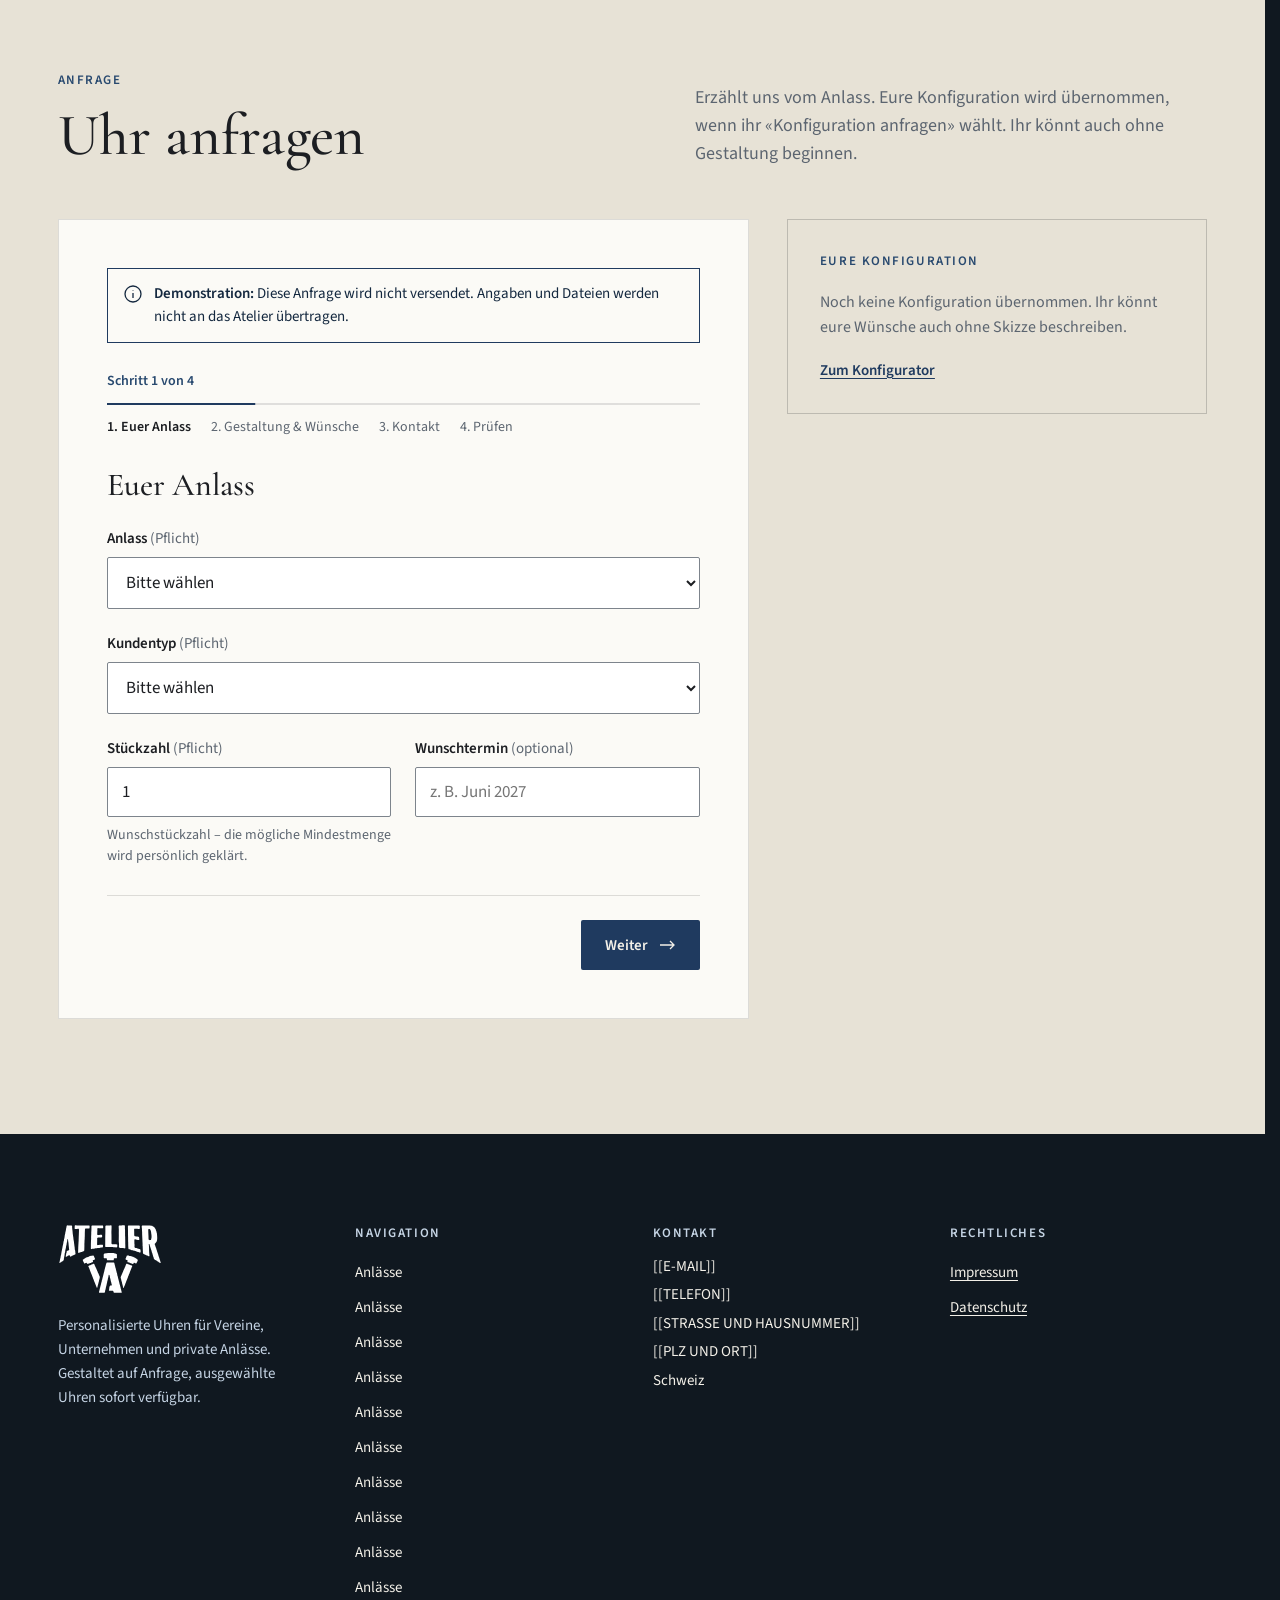
==== commit 1099745e: "Modelle, Konfigurator, Sofort verfügbar, Projekte, Zubehör nach Kundeninfos" ====
--- a/index.html
+++ b/index.html
@@ -9,7 +9,7 @@
 <meta name="theme-color" content="#1f3a5f">
 <meta property="og:type" content="website">
 <meta property="og:title" content="Atelier W – Personalisierte Uhren für besondere Anlässe">
-<meta property="og:description" content="Website-Demonstration: personalisierte Uhren für Vereine, Unternehmen und private Anlässe. Kein Shop.">
+<meta property="og:description" content="Website-Demonstration: personalisierte Uhren für Vereine, Unternehmen und private Anlässe. Gestaltet auf Anfrage, ausgewählte Uhren sofort verfügbar.">
 <meta property="og:image" content="assets/img/hero-4x5.webp">
 <link rel="icon" href="assets/icons/favicon.svg" type="image/svg+xml">
 <link rel="icon" href="assets/icons/favicon-32.png" type="image/png" sizes="32x32">
@@ -37,6 +37,7 @@
 </script>
 <link rel="stylesheet" href="assets/css/konfig-mobile.css">
 <link rel="stylesheet" href="assets/css/hero-video.css">
+<link rel="stylesheet" href="assets/css/sections.css">
 </head>
 <body>
 <div id="aw-intro"><div class="intro-bg" aria-hidden="true"></div></div>
@@ -48,7 +49,7 @@
       <img src="assets/logo/atelier-w-logo-white.svg" alt="Atelier W" width="80" height="54">
     </a>
     <nav class="nav-wide hd-nav" aria-label="Hauptnavigation">
-      <ul class="hd-links"><li><a href="#anlaesse" data-nav="anlaesse">Anlässe<span class="nav-line" aria-hidden="true"></span></a></li><li><a href="#ablauf" data-nav="ablauf">Ablauf<span class="nav-line" aria-hidden="true"></span></a></li><li><a href="#konfigurator" data-nav="konfigurator">Konfigurator<span class="nav-line" aria-hidden="true"></span></a></li><li><a href="#atelier" data-nav="atelier">Atelier<span class="nav-line" aria-hidden="true"></span></a></li><li><a href="#materialien" data-nav="materialien">Materialien<span class="nav-line" aria-hidden="true"></span></a></li><li><a href="#beispiele" data-nav="beispiele">Beispiele<span class="nav-line" aria-hidden="true"></span></a></li></ul>
+      <ul class="hd-links"><li><a href="#modelle" data-nav="modelle">Modelle<span class="nav-line" aria-hidden="true"></span></a></li><li><a href="#anlaesse" data-nav="anlaesse">Anlässe<span class="nav-line" aria-hidden="true"></span></a></li><li><a href="#konfigurator" data-nav="konfigurator">Konfigurator<span class="nav-line" aria-hidden="true"></span></a></li><li><a href="#sofort" data-nav="sofort">Sofort verfügbar<span class="nav-line" aria-hidden="true"></span></a></li><li><a href="#projekte" data-nav="projekte">Projekte<span class="nav-line" aria-hidden="true"></span></a></li><li><a href="#zubehoer" data-nav="zubehoer">Zubehör<span class="nav-line" aria-hidden="true"></span></a></li><li><a href="#ablauf" data-nav="ablauf">Ablauf<span class="nav-line" aria-hidden="true"></span></a></li></ul>
       <a class="hd-cta" href="#anfrage"><span>Uhr anfragen</span><svg width="16" height="10" viewBox="0 0 16 10" fill="none" stroke="currentColor" stroke-width="1.3" aria-hidden="true"><path d="M0 5h14M10 1l4 4-4 4"></path></svg></a>
     </nav>
     <button class="nav-narrow hd-menu" type="button" id="menu-btn" aria-expanded="false" aria-controls="aw-menu">
@@ -60,12 +61,13 @@
   <div id="aw-menu" hidden style="position:fixed;top:var(--hd);left:0;right:0;bottom:0;background:#14283f;overflow-y:auto;overscroll-behavior:contain;padding:32px clamp(20px,4.5vw,64px) calc(32px + env(safe-area-inset-bottom))">
     <nav aria-label="Mobile Navigation">
       <ul style="list-style:none;margin:0;padding:0;display:flex;flex-direction:column">
+          <li style="border-bottom:1px solid rgba(197,212,228,0.18)"><a href="#modelle" style="display:flex;justify-content:space-between;align-items:center;padding:18px 0;color:#f3f0e8;text-decoration:none;font-family:'Cormorant Garamond',Palatino,Georgia,serif;font-size:30px;font-weight:500">Modelle<svg width="16" height="10" viewBox="0 0 16 10" fill="none" stroke="currentColor" stroke-width="1.3" aria-hidden="true"><path d="M0 5h14M10 1l4 4-4 4"></path></svg></a></li>
           <li style="border-bottom:1px solid rgba(197,212,228,0.18)"><a href="#anlaesse" style="display:flex;justify-content:space-between;align-items:center;padding:18px 0;color:#f3f0e8;text-decoration:none;font-family:'Cormorant Garamond',Palatino,Georgia,serif;font-size:30px;font-weight:500">Anlässe<svg width="16" height="10" viewBox="0 0 16 10" fill="none" stroke="currentColor" stroke-width="1.3" aria-hidden="true"><path d="M0 5h14M10 1l4 4-4 4"></path></svg></a></li>
+          <li style="border-bottom:1px solid rgba(197,212,228,0.18)"><a href="#konfigurator" style="display:flex;justify-content:space-between;align-items:center;padding:18px 0;color:#f3f0e8;text-decoration:none;font-family:'Cormorant Garamond',Palatino,Georgia,serif;font-size:30px;font-weight:500">Konfigurator<svg width="16" height="10" viewBox="0 0 16 10" fill="none" stroke="currentColor" stroke-width="1.3" aria-hidden="true"><path d="M0 5h14M10 1l4 4-4 4"></path></svg></a></li>
+          <li style="border-bottom:1px solid rgba(197,212,228,0.18)"><a href="#sofort" style="display:flex;justify-content:space-between;align-items:center;padding:18px 0;color:#f3f0e8;text-decoration:none;font-family:'Cormorant Garamond',Palatino,Georgia,serif;font-size:30px;font-weight:500">Sofort verfügbar<svg width="16" height="10" viewBox="0 0 16 10" fill="none" stroke="currentColor" stroke-width="1.3" aria-hidden="true"><path d="M0 5h14M10 1l4 4-4 4"></path></svg></a></li>
+          <li style="border-bottom:1px solid rgba(197,212,228,0.18)"><a href="#projekte" style="display:flex;justify-content:space-between;align-items:center;padding:18px 0;color:#f3f0e8;text-decoration:none;font-family:'Cormorant Garamond',Palatino,Georgia,serif;font-size:30px;font-weight:500">Projekte<svg width="16" height="10" viewBox="0 0 16 10" fill="none" stroke="currentColor" stroke-width="1.3" aria-hidden="true"><path d="M0 5h14M10 1l4 4-4 4"></path></svg></a></li>
+          <li style="border-bottom:1px solid rgba(197,212,228,0.18)"><a href="#zubehoer" style="display:flex;justify-content:space-between;align-items:center;padding:18px 0;color:#f3f0e8;text-decoration:none;font-family:'Cormorant Garamond',Palatino,Georgia,serif;font-size:30px;font-weight:500">Zubehör<svg width="16" height="10" viewBox="0 0 16 10" fill="none" stroke="currentColor" stroke-width="1.3" aria-hidden="true"><path d="M0 5h14M10 1l4 4-4 4"></path></svg></a></li>
           <li style="border-bottom:1px solid rgba(197,212,228,0.18)"><a href="#ablauf" style="display:flex;justify-content:space-between;align-items:center;padding:18px 0;color:#f3f0e8;text-decoration:none;font-family:'Cormorant Garamond',Palatino,Georgia,serif;font-size:30px;font-weight:500">Ablauf<svg width="16" height="10" viewBox="0 0 16 10" fill="none" stroke="currentColor" stroke-width="1.3" aria-hidden="true"><path d="M0 5h14M10 1l4 4-4 4"></path></svg></a></li>
-          <li style="border-bottom:1px solid rgba(197,212,228,0.18)"><a href="#konfigurator" style="display:flex;justify-content:space-between;align-items:center;padding:18px 0;color:#f3f0e8;text-decoration:none;font-family:'Cormorant Garamond',Palatino,Georgia,serif;font-size:30px;font-weight:500">Konfigurator<svg width="16" height="10" viewBox="0 0 16 10" fill="none" stroke="currentColor" stroke-width="1.3" aria-hidden="true"><path d="M0 5h14M10 1l4 4-4 4"></path></svg></a></li>
-          <li style="border-bottom:1px solid rgba(197,212,228,0.18)"><a href="#atelier" style="display:flex;justify-content:space-between;align-items:center;padding:18px 0;color:#f3f0e8;text-decoration:none;font-family:'Cormorant Garamond',Palatino,Georgia,serif;font-size:30px;font-weight:500">Atelier<svg width="16" height="10" viewBox="0 0 16 10" fill="none" stroke="currentColor" stroke-width="1.3" aria-hidden="true"><path d="M0 5h14M10 1l4 4-4 4"></path></svg></a></li>
-          <li style="border-bottom:1px solid rgba(197,212,228,0.18)"><a href="#materialien" style="display:flex;justify-content:space-between;align-items:center;padding:18px 0;color:#f3f0e8;text-decoration:none;font-family:'Cormorant Garamond',Palatino,Georgia,serif;font-size:30px;font-weight:500">Materialien<svg width="16" height="10" viewBox="0 0 16 10" fill="none" stroke="currentColor" stroke-width="1.3" aria-hidden="true"><path d="M0 5h14M10 1l4 4-4 4"></path></svg></a></li>
-          <li style="border-bottom:1px solid rgba(197,212,228,0.18)"><a href="#beispiele" style="display:flex;justify-content:space-between;align-items:center;padding:18px 0;color:#f3f0e8;text-decoration:none;font-family:'Cormorant Garamond',Palatino,Georgia,serif;font-size:30px;font-weight:500">Beispiele<svg width="16" height="10" viewBox="0 0 16 10" fill="none" stroke="currentColor" stroke-width="1.3" aria-hidden="true"><path d="M0 5h14M10 1l4 4-4 4"></path></svg></a></li>
           </ul>
       <a href="#anfrage" style="margin-top:32px;display:flex;justify-content:center;align-items:center;min-height:52px;background:#f3f0e8;color:#14283f;text-decoration:none;font-weight:600;font-size:16px;border-radius:2px">Uhr anfragen</a>
     </nav>
@@ -105,6 +107,72 @@
     </ul>
   </div>
 </section>
+
+<section id="modelle" class="sx" aria-labelledby="mod-h" style="background:#fbfaf6">
+  <div class="sx-in">
+    <div class="sx-head">
+      <div>
+        <p class="sx-eye">Modelle</p>
+        <h2 id="mod-h" class="sx-h">Zwei Gehäuse, eure Handschrift</h2>
+      </div>
+      <p class="sx-lead">Classico Titanio oder W-Sport: beide mit Saphirglas und japanischem Automatikwerk NH35, wahlweise mit Glasboden. Zifferblatt, Armband und Rotor stellt ihr selbst zusammen. Ab CHF 395.– pro Uhr.</p>
+    </div>
+    <ul class="mod-grid">
+      <li class="mod-card">
+        <figure class="mod-fig"><div class="ph-frame mod-ph"><img src="assets/img/modelle/classico-eisblau.webp" srcset="assets/img/modelle/classico-eisblau-480.webp 480w, assets/img/modelle/classico-eisblau.webp 864w" sizes="(min-width: 1000px) 30vw, 100vw" alt="Classico Titanio mit eisblauem, gehämmertem Zifferblatt und hellblauem Kautschukband" width="864" height="1080" loading="lazy" decoding="async"><span class="bb">Beispielbild</span></div>
+          <figcaption>Beispielbild, an das Modell angelehnt: Classico Titanio in Eisblau.</figcaption></figure>
+        <div class="mod-body">
+          <h3 class="mod-t">Classico Titanio</h3>
+          <p class="mod-d">Schlicht und leicht. Je nach Zifferblatt und Armband sportlich oder elegant.</p>
+          <dl class="mod-spec">
+            <div><dt>Gehäuse</dt><dd>Titan T2, 36 oder 39 mm</dd></div>
+            <div><dt>Zifferblatt</dt><dd>28,5 oder 33,5 mm</dd></div>
+            <div><dt>Boden</dt><dd>Glas oder Titan</dd></div>
+            <div><dt>Armband</dt><dd>Kautschuk, Leder oder Stoff, 20 mm</dd></div>
+            <div><dt>Werk</dt><dd>Automatik NH35, Saphirglas</dd></div>
+          </dl>
+          <p class="mod-p">ab CHF 395.–<span>Farbiger Rotor +CHF 35.–</span></p>
+          <a href="#konfigurator" class="sx-btn" data-model="classico">Im Konfigurator gestalten<svg width="16" height="10" viewBox="0 0 16 10" fill="none" stroke="currentColor" stroke-width="1.3" aria-hidden="true"><path d="M0 5h14M10 1l4 4-4 4"/></svg></a>
+        </div>
+      </li>
+      <li class="mod-card">
+        <figure class="mod-fig"><div class="ph-frame mod-ph"><img src="assets/img/modelle/w-sport-schwarz.webp" srcset="assets/img/modelle/w-sport-schwarz-480.webp 480w, assets/img/modelle/w-sport-schwarz.webp 864w" sizes="(min-width: 1000px) 30vw, 100vw" alt="W-Sport mit schwarzem Zifferblatt, schwarzer Drehlünette und Stahlband" width="864" height="1080" loading="lazy" decoding="async"><span class="bb">Beispielbild</span></div>
+          <figcaption>Beispielbild, an das Modell angelehnt: W-Sport mit Stahlband.</figcaption></figure>
+        <div class="mod-body">
+          <h3 class="mod-t">W-Sport</h3>
+          <p class="mod-d">Sportlich-elegant, mit einseitig drehbarer Lünette und farblich abgestimmten Akzenten.</p>
+          <dl class="mod-spec">
+            <div><dt>Gehäuse</dt><dd>Stahl, 40 mm</dd></div>
+            <div><dt>Lünette</dt><dd>Aluminium oder Keramik</dd></div>
+            <div><dt>Boden</dt><dd>Glas oder Stahl</dd></div>
+            <div><dt>Armband</dt><dd>Stahl oder Kautschuk, 20 mm</dd></div>
+            <div><dt>Werk</dt><dd>Automatik NH35, Saphirglas</dd></div>
+          </dl>
+          <p class="mod-p">ab CHF 395.–<span>Farbiger Rotor +CHF 35.–</span></p>
+          <a href="#konfigurator" class="sx-btn" data-model="wsport">Im Konfigurator gestalten<svg width="16" height="10" viewBox="0 0 16 10" fill="none" stroke="currentColor" stroke-width="1.3" aria-hidden="true"><path d="M0 5h14M10 1l4 4-4 4"/></svg></a>
+        </div>
+      </li>
+      <li class="mod-card">
+        <figure class="mod-fig"><div class="ph-frame mod-ph"><img src="assets/img/modelle/personalisiert-blau.webp" srcset="assets/img/modelle/personalisiert-blau-480.webp 480w, assets/img/modelle/personalisiert-blau.webp 864w" sizes="(min-width: 1000px) 30vw, 100vw" alt="Uhr mit blauem Verlaufszifferblatt und einem fiktiven Vereinswappen" width="864" height="1080" loading="lazy" decoding="async"><span class="bb">Beispielbild</span></div>
+          <figcaption>Beispielbild mit fiktivem Wappen, an das Modell angelehnt.</figcaption></figure>
+        <div class="mod-body">
+          <h3 class="mod-t">Personalisiert</h3>
+          <p class="mod-d">Euer Logo auf dem Zifferblatt, für Verein, Firma oder einen persönlichen Anlass.</p>
+          <dl class="mod-spec">
+            <div><dt>Gehäuse</dt><dd>Alle Modelle mit 28,5-mm-Zifferblatt</dd></div>
+            <div><dt>Zifferblatt</dt><dd>28,5 mm mit eurem Logo</dd></div>
+            <div><dt>Armband</dt><dd>Kautschuk, Leder, Stoff oder Stahl</dd></div>
+            <div><dt>Werk</dt><dd>Automatik NH35, Saphirglas</dd></div>
+          </dl>
+          <p class="mod-p">ab CHF 395.–<span>Farbiger Rotor +CHF 35.–</span></p>
+          <a href="#anfrage" class="sx-btn" data-prefill='{"nachricht":"Personalisierte Uhr mit eigenem Logo auf dem Zifferblatt (28,5 mm)."}'>Logo-Uhr anfragen<svg width="16" height="10" viewBox="0 0 16 10" fill="none" stroke="currentColor" stroke-width="1.3" aria-hidden="true"><path d="M0 5h14M10 1l4 4-4 4"/></svg></a>
+        </div>
+      </li>
+    </ul>
+    <p class="sx-note">Alle Bilder sind Beispielbilder, an die Modelle angelehnt. Weitere Farben und Modelle auf Anfrage.</p>
+  </div>
+</section>
+
 
 <section id="anlaesse" aria-labelledby="anl-h" style="scroll-margin-top:var(--hd);background:#f3f0e8">
   <div style="max-width:1280px;margin:0 auto;padding:clamp(64px,9vw,136px) clamp(20px,4.5vw,64px)">
@@ -199,31 +267,7 @@
   </div>
 </section>
 
-<section id="ablauf" aria-labelledby="abl-h" style="scroll-margin-top:var(--hd);background:#f3f0e8">
-  <div style="max-width:1280px;margin:0 auto;padding:clamp(64px,9vw,136px) clamp(20px,4.5vw,64px);display:flex;flex-direction:column;gap:clamp(40px,5vw,72px)">
-    <div style="display:flex;flex-wrap:wrap;gap:32px clamp(32px,5vw,80px);align-items:flex-end">
-      <div style="flex:1 1 420px;min-width:0;display:flex;flex-direction:column;gap:16px">
-        <p style="margin:0;font-size:13px;font-weight:600;letter-spacing:0.12em;text-transform:uppercase;color:#28496f">Ablauf</p>
-        <h2 id="abl-h" style="margin:0;font-family:'Cormorant Garamond',Palatino,Georgia,serif;font-weight:500;font-size:clamp(2.25rem,4.6vw,4.4rem);line-height:1.06;text-wrap:balance">Von der Idee bis zur Übergabe</h2>
-        <p style="margin:8px 0 0;font-size:19px;line-height:1.55;color:#5c6570;max-width:30em;text-wrap:pretty">Fünf Schritte als Orientierung. Den konkreten Weg, die Ausführung und den Termin klären wir gemeinsam mit euch.</p>
-      </div>
-      <figure style="flex:0 1 380px;min-width:0;margin:0;display:flex;flex-direction:column;gap:10px">
-        <div class="ph-frame" style="position:relative;aspect-ratio:3/2;background:#e7e2d6;overflow:hidden">
-          <img src="assets/img/sketch-3x2.webp" srcset="assets/img/sketch-3x2-720.webp 720w, assets/img/sketch-3x2.webp 1440w" sizes="(min-width: 900px) 380px, 100vw" alt="Entwurfszeichnung einer Uhr mit losen Komponenten und Farbproben" loading="lazy" decoding="async" style="position:absolute;inset:0;width:100%;height:100%;object-fit:cover;display:block">
-          <span style="position:absolute;top:12px;left:12px;pointer-events:none;padding:5px 9px;background:rgba(16,24,32,0.86);color:#f3f0e8;font-size:12px;font-weight:600;letter-spacing:0.06em">Beispielbild</span>
-        </div>
-        <figcaption style="font-size:13px;color:#5c6570">Entwurfsskizze mit Komponenten und Farbproben.</figcaption>
-      </figure>
-    </div>
-    <ol id="process" style="list-style:none;margin:0;padding:0;display:grid;grid-template-columns:repeat(auto-fit,minmax(min(100%,200px),1fr));gap:0 24px">
-      <li style="padding:0 0 32px;display:flex;flex-direction:column;gap:12px"><span aria-hidden="true" style="display:block;height:1px;background:rgba(28,30,34,0.14);position:relative;overflow:hidden"><span class="pline" style="position:absolute;inset:0;background:#1f3a5f;transform-origin:left;transition:transform 600ms cubic-bezier(0.22,1,0.36,1) 0ms"></span></span><span style="padding-top:12px;font-family:'Cormorant Garamond',Palatino,Georgia,serif;font-style:italic;font-size:20px;color:#28496f;font-variant-numeric:tabular-nums">01</span><h3 style="margin:0;font-family:'Cormorant Garamond',Palatino,Georgia,serif;font-weight:500;font-size:30px;line-height:1.1">Idee</h3><p style="margin:0;font-size:16px;line-height:1.6;color:#5c6570;text-wrap:pretty">Ihr erzählt vom Anlass, von der gewünschten Stückzahl und von dem Zeichen, das euch wichtig ist.</p></li>
-      <li style="padding:0 0 32px;display:flex;flex-direction:column;gap:12px"><span aria-hidden="true" style="display:block;height:1px;background:rgba(28,30,34,0.14);position:relative;overflow:hidden"><span class="pline" style="position:absolute;inset:0;background:#1f3a5f;transform-origin:left;transition:transform 600ms cubic-bezier(0.22,1,0.36,1) 80ms"></span></span><span style="padding-top:12px;font-family:'Cormorant Garamond',Palatino,Georgia,serif;font-style:italic;font-size:20px;color:#28496f;font-variant-numeric:tabular-nums">02</span><h3 style="margin:0;font-family:'Cormorant Garamond',Palatino,Georgia,serif;font-weight:500;font-size:30px;line-height:1.1">Entwurf</h3><p style="margin:0;font-size:16px;line-height:1.6;color:#5c6570;text-wrap:pretty">Farbe, Form, Logo und Gravur finden zusammen. Die Gestaltung wird mit euch abgestimmt.</p></li>
-      <li style="padding:0 0 32px;display:flex;flex-direction:column;gap:12px"><span aria-hidden="true" style="display:block;height:1px;background:rgba(28,30,34,0.14);position:relative;overflow:hidden"><span class="pline" style="position:absolute;inset:0;background:#1f3a5f;transform-origin:left;transition:transform 600ms cubic-bezier(0.22,1,0.36,1) 160ms"></span></span><span style="padding-top:12px;font-family:'Cormorant Garamond',Palatino,Georgia,serif;font-style:italic;font-size:20px;color:#28496f;font-variant-numeric:tabular-nums">03</span><h3 style="margin:0;font-family:'Cormorant Garamond',Palatino,Georgia,serif;font-weight:500;font-size:30px;line-height:1.1">Abstimmung</h3><p style="margin:0;font-size:16px;line-height:1.6;color:#5c6570;text-wrap:pretty">Proportionen, Details und technische Möglichkeiten werden geklärt. Ob ein Muster sinnvoll ist, gehört zum Gespräch.</p></li>
-      <li style="padding:0 0 32px;display:flex;flex-direction:column;gap:12px"><span aria-hidden="true" style="display:block;height:1px;background:rgba(28,30,34,0.14);position:relative;overflow:hidden"><span class="pline" style="position:absolute;inset:0;background:#1f3a5f;transform-origin:left;transition:transform 600ms cubic-bezier(0.22,1,0.36,1) 240ms"></span></span><span style="padding-top:12px;font-family:'Cormorant Garamond',Palatino,Georgia,serif;font-style:italic;font-size:20px;color:#28496f;font-variant-numeric:tabular-nums">04</span><h3 style="margin:0;font-family:'Cormorant Garamond',Palatino,Georgia,serif;font-weight:500;font-size:30px;line-height:1.1">Umsetzung</h3><p style="margin:0;font-size:16px;line-height:1.6;color:#5c6570;text-wrap:pretty">Die freigegebene Gestaltung bildet die Grundlage für Fertigung und Personalisierung.</p></li>
-      <li style="padding:0 0 32px;display:flex;flex-direction:column;gap:12px"><span aria-hidden="true" style="display:block;height:1px;background:rgba(28,30,34,0.14);position:relative;overflow:hidden"><span class="pline" style="position:absolute;inset:0;background:#1f3a5f;transform-origin:left;transition:transform 600ms cubic-bezier(0.22,1,0.36,1) 320ms"></span></span><span style="padding-top:12px;font-family:'Cormorant Garamond',Palatino,Georgia,serif;font-style:italic;font-size:20px;color:#28496f;font-variant-numeric:tabular-nums">05</span><h3 style="margin:0;font-family:'Cormorant Garamond',Palatino,Georgia,serif;font-weight:500;font-size:30px;line-height:1.1">Übergabe</h3><p style="margin:0;font-size:16px;line-height:1.6;color:#5c6570;text-wrap:pretty">Die Uhr wird zum persönlichen Geschenk oder zum gemeinsamen Zeichen. Verpackung und Übergabe werden passend zum Anlass besprochen.</p></li>
-    </ol>
-  </div>
-</section>
+
 
 <section id="konfigurator" aria-labelledby="konf-h" style="scroll-margin-top:var(--hd);background:#e6edf3">
   <div style="max-width:1440px;margin:0 auto;padding:clamp(64px,9vw,128px) clamp(20px,4.5vw,64px)">
@@ -232,9 +276,9 @@
         <p style="margin:0 0 16px;font-size:13px;font-weight:600;letter-spacing:0.12em;text-transform:uppercase;color:#28496f">Konfigurator</p>
         <h2 id="konf-h" style="margin:0;font-family:'Cormorant Garamond',Palatino,Georgia,serif;font-weight:500;font-size:clamp(2.25rem,4.6vw,4.4rem);line-height:1.06">Gestalte deine Uhr</h2>
       </div>
-      <p style="flex:1 1 360px;min-width:0;margin:0;font-size:18px;line-height:1.55;color:#5c6570;max-width:32em;text-wrap:pretty">Wählt Gehäuse, Zifferblatt, Zeiger und Band. Setzt ein kurzes Zeichen auf das Zifferblatt und eine Zeile auf den Boden. Mit «Konfiguration anfragen» übernehmt ihr eure Gestaltung ins Formular.</p>
-    </div>
-    <div id="cfg" data-finish="gebuerstet" data-dial="blau" data-hands="dauphine" data-strap="stahl" data-view="front" style="display:flex;flex-wrap:wrap;border:1px solid rgba(28,30,34,0.14)">
+      <p style="flex:1 1 360px;min-width:0;margin:0;font-size:18px;line-height:1.55;color:#5c6570;max-width:32em;text-wrap:pretty">Wählt Modell, Gehäuse, Zifferblatt, Armband, Boden und Rotor. Setzt ein kurzes Zeichen auf das Zifferblatt und eine Zeile auf den Boden. Der Richtpreis rechnet live mit, mit «Konfiguration anfragen» übernehmt ihr alles ins Formular.</p>
+    </div>
+    <div id="cfg" data-model="classico" data-view="front" style="display:flex;flex-wrap:wrap;border:1px solid rgba(28,30,34,0.14)">
       <div data-dark="" style="flex:7 1 460px;min-width:0;position:relative;background:linear-gradient(160deg,#2c587f,#1a3354 55%,#132743);color:#f3f0e8">
         <span aria-hidden="true" style="position:absolute;top:14px;left:14px;width:12px;height:12px;border-top:1px solid rgba(197,212,228,0.5);border-left:1px solid rgba(197,212,228,0.5)"></span>
         <span aria-hidden="true" style="position:absolute;top:14px;right:14px;width:12px;height:12px;border-top:1px solid rgba(197,212,228,0.5);border-right:1px solid rgba(197,212,228,0.5)"></span>
@@ -246,169 +290,87 @@
             <button type="button" id="view-front" class="vbtn" aria-pressed="true" style="min-height:44px;padding:0 18px;border:0;border-radius:1px;cursor:pointer;font:600 14px 'Source Sans 3',sans-serif;transition:background 200ms,color 200ms">Zifferblatt</button>
             <button type="button" id="view-back" class="vbtn" aria-pressed="false" style="min-height:44px;padding:0 18px;border:0;border-radius:1px;cursor:pointer;font:600 14px 'Source Sans 3',sans-serif;transition:background 200ms,color 200ms">Gehäuseboden</button>
           </div>
-          <p style="margin:0;font-size:14px;color:#c5d4e4">Ansicht: <strong style="color:#f3f0e8;font-weight:600"><span data-t="viewLabel">Zifferblatt</span></strong></p>
-        </div>
-        <div id="watch-img" role="img" aria-label="Skizze der Uhr, Ansicht Zifferblatt: Gehäuse Gebürstet, Zifferblatt Metallblau, Zeiger Dauphine, Band Stahl. Zifferblatt-Text: kein Text. Gravur: keine Gravur." style="display:flex;justify-content:center;padding:8px 0">
+          <p class="cfg-price-stage" style="margin:0;font-size:14px;color:#c5d4e4"><span data-t="modelName">Classico Titanio</span> · <strong style="color:#f3f0e8;font-weight:600"><span data-t="price">CHF 395.–</span></strong></p>
+        </div>
+        <div id="watch-img" role="img" aria-label="Skizze der Uhr" style="display:flex;justify-content:center;padding:8px 0">
           <div class="watch-box" style="position:relative;aspect-ratio:7/10;perspective:1800px">
             <div class="flip" style="position:absolute;inset:0;transform-style:preserve-3d;transition:transform 620ms cubic-bezier(0.22,1,0.36,1)">
               <div id="face-front" class="face-front" style="position:absolute;inset:0;backface-visibility:hidden;-webkit-backface-visibility:hidden;transition:visibility 0s linear 300ms">
-                <svg viewBox="0 0 420 600" width="100%" height="100%" aria-hidden="true" style="display:block;overflow:visible"><defs><linearGradient id="aw-case-poliert" x1="0" y1="0" x2="1" y2="1"><stop offset="0" stop-color="#fdfefe"></stop><stop offset="0.3" stop-color="#aab5be"></stop><stop offset="0.48" stop-color="#f7f9fa"></stop><stop offset="0.7" stop-color="#7f8b96"></stop><stop offset="1" stop-color="#e9eef1"></stop></linearGradient><linearGradient id="aw-case-gebuerstet" x1="0" y1="0" x2="1" y2="1"><stop offset="0" stop-color="#e7ecef"></stop><stop offset="0.4" stop-color="#c5ced6"></stop><stop offset="0.75" stop-color="#9aa6b0"></stop><stop offset="1" stop-color="#dfe5ea"></stop></linearGradient><linearGradient id="aw-case-pvd" x1="0" y1="0" x2="1" y2="1"><stop offset="0" stop-color="#555a61"></stop><stop offset="0.4" stop-color="#26292e"></stop><stop offset="0.75" stop-color="#141619"></stop><stop offset="1" stop-color="#3a3e44"></stop></linearGradient><linearGradient id="aw-bezel-poliert" x1="1" y1="0" x2="0" y2="1"><stop offset="0" stop-color="#7f8b96"></stop><stop offset="0.28" stop-color="#f7f9fa"></stop><stop offset="0.52" stop-color="#a3aeb8"></stop><stop offset="0.78" stop-color="#fdfefe"></stop><stop offset="1" stop-color="#8d99a3"></stop></linearGradient><linearGradient id="aw-bezel-gebuerstet" x1="1" y1="0" x2="0" y2="1"><stop offset="0" stop-color="#a7b2bb"></stop><stop offset="0.35" stop-color="#e7ecef"></stop><stop offset="0.7" stop-color="#b9c3cc"></stop><stop offset="1" stop-color="#d4dbe0"></stop></linearGradient><linearGradient id="aw-bezel-pvd" x1="1" y1="0" x2="0" y2="1"><stop offset="0" stop-color="#1c1e22"></stop><stop offset="0.35" stop-color="#4a4f56"></stop><stop offset="0.7" stop-color="#202328"></stop><stop offset="1" stop-color="#3a3e44"></stop></linearGradient><linearGradient id="aw-facet" x1="0" y1="0" x2="1" y2="1"><stop offset="0" stop-color="#ffffff" stop-opacity="0.9"></stop><stop offset="0.45" stop-color="#ffffff" stop-opacity="0"></stop><stop offset="1" stop-color="#ffffff" stop-opacity="0.35"></stop></linearGradient><pattern id="aw-brush" width="6" height="2.4" patternUnits="userSpaceOnUse"><rect width="6" height="1" fill="#ffffff" opacity="0.18"></rect></pattern><radialGradient id="aw-dial-blau" cx="0.38" cy="0.3" r="0.85"><stop offset="0" stop-color="#8eb0d2"></stop><stop offset="0.35" stop-color="#3d6fa3"></stop><stop offset="0.7" stop-color="#1e4d7c"></stop><stop offset="1" stop-color="#10283f"></stop></radialGradient><radialGradient id="aw-dial-smaragd" cx="0.38" cy="0.3" r="0.85"><stop offset="0" stop-color="#8ff0d6"></stop><stop offset="0.35" stop-color="#2fc29c"></stop><stop offset="0.7" stop-color="#169a7b"></stop><stop offset="1" stop-color="#0a5544"></stop></radialGradient><radialGradient id="aw-dial-silber" cx="0.38" cy="0.3" r="0.85"><stop offset="0" stop-color="#f6f8f9"></stop><stop offset="0.35" stop-color="#d8dee3"></stop><stop offset="0.7" stop-color="#b9c2ca"></stop><stop offset="1" stop-color="#8f9aa4"></stop></radialGradient><radialGradient id="aw-dial-graphit" cx="0.38" cy="0.3" r="0.85"><stop offset="0" stop-color="#727981"></stop><stop offset="0.35" stop-color="#43484f"></stop><stop offset="0.7" stop-color="#2a2e33"></stop><stop offset="1" stop-color="#15181b"></stop></radialGradient><radialGradient id="aw-dial-elfenbein" cx="0.38" cy="0.3" r="0.85"><stop offset="0" stop-color="#fdfbf5"></stop><stop offset="0.35" stop-color="#f0eadc"></stop><stop offset="0.7" stop-color="#ddd4c0"></stop><stop offset="1" stop-color="#bdb299"></stop></radialGradient><pattern id="aw-grain" width="24" height="24" patternUnits="userSpaceOnUse"><circle cx="14.33" cy="7.18" r="0.45" fill="#ffffff" opacity="0.55"></circle><circle cx="23.83" cy="2.46" r="0.74" fill="#ffffff" opacity="0.55"></circle><circle cx="5.85" cy="7.99" r="0.45" fill="#ffffff" opacity="0.55"></circle><circle cx="21.7" cy="18.95" r="0.31" fill="#000000" opacity="0.35"></circle><circle cx="10.39" cy="17.33" r="0.56" fill="#000000" opacity="0.35"></circle><circle cx="0.18" cy="13.53" r="0.37" fill="#ffffff" opacity="0.55"></circle><circle cx="13.23" cy="10.71" r="0.73" fill="#ffffff" opacity="0.55"></circle><circle cx="19.39" cy="11.07" r="0.49" fill="#000000" opacity="0.35"></circle><circle cx="19.64" cy="3.29" r="0.68" fill="#ffffff" opacity="0.55"></circle><circle cx="15.2" cy="2.51" r="0.44" fill="#ffffff" opacity="0.55"></circle><circle cx="14.69" cy="9.96" r="0.31" fill="#ffffff" opacity="0.55"></circle><circle cx="3.55" cy="11.52" r="0.48" fill="#000000" opacity="0.35"></circle><circle cx="3.99" cy="2.54" r="0.42" fill="#ffffff" opacity="0.55"></circle><circle cx="5.69" cy="14.11" r="0.57" fill="#ffffff" opacity="0.55"></circle><circle cx="15.52" cy="7.94" r="0.31" fill="#ffffff" opacity="0.55"></circle><circle cx="6.5" cy="23.33" r="0.52" fill="#ffffff" opacity="0.55"></circle><circle cx="14.36" cy="11.26" r="0.54" fill="#000000" opacity="0.35"></circle><circle cx="17.74" cy="2.93" r="0.42" fill="#ffffff" opacity="0.55"></circle><circle cx="18.52" cy="0.04" r="0.55" fill="#ffffff" opacity="0.55"></circle><circle cx="6.34" cy="17.99" r="0.71" fill="#ffffff" opacity="0.55"></circle><circle cx="7.68" cy="5.32" r="0.34" fill="#ffffff" opacity="0.55"></circle><circle cx="23.68" cy="22.58" r="0.7" fill="#000000" opacity="0.35"></circle><circle cx="9" cy="19.87" r="0.65" fill="#000000" opacity="0.35"></circle><circle cx="7.91" cy="4.43" r="0.32" fill="#ffffff" opacity="0.55"></circle><circle cx="23.9" cy="9.3" r="0.55" fill="#ffffff" opacity="0.55"></circle><circle cx="3.14" cy="6.57" r="0.72" fill="#000000" opacity="0.35"></circle><circle cx="11.81" cy="16.24" r="0.6" fill="#000000" opacity="0.35"></circle><circle cx="3.83" cy="2.03" r="0.6" fill="#000000" opacity="0.35"></circle><circle cx="3" cy="21.48" r="0.37" fill="#ffffff" opacity="0.55"></circle><circle cx="23.99" cy="5.42" r="0.71" fill="#ffffff" opacity="0.55"></circle><circle cx="4.3" cy="18.15" r="0.54" fill="#ffffff" opacity="0.55"></circle><circle cx="7.49" cy="13.64" r="0.51" fill="#ffffff" opacity="0.55"></circle><circle cx="9.95" cy="10.85" r="0.32" fill="#ffffff" opacity="0.55"></circle><circle cx="11.36" cy="15.54" r="0.74" fill="#000000" opacity="0.35"></circle><circle cx="21.32" cy="11.82" r="0.4" fill="#000000" opacity="0.35"></circle><circle cx="14.05" cy="22.55" r="0.45" fill="#ffffff" opacity="0.55"></circle><circle cx="3.75" cy="10.09" r="0.63" fill="#ffffff" opacity="0.55"></circle><circle cx="20.68" cy="0.35" r="0.36" fill="#000000" opacity="0.35"></circle><circle cx="20.26" cy="9.66" r="0.61" fill="#000000" opacity="0.35"></circle><circle cx="9.41" cy="13.52" r="0.64" fill="#ffffff" opacity="0.55"></circle><circle cx="14.41" cy="16.61" r="0.46" fill="#000000" opacity="0.35"></circle><circle cx="6.62" cy="7.19" r="0.61" fill="#ffffff" opacity="0.55"></circle><circle cx="10.02" cy="23.29" r="0.38" fill="#000000" opacity="0.35"></circle><circle cx="3.26" cy="17.73" r="0.4" fill="#000000" opacity="0.35"></circle><circle cx="7.98" cy="13.48" r="0.37" fill="#000000" opacity="0.35"></circle><circle cx="0.1" cy="20.37" r="0.58" fill="#000000" opacity="0.35"></circle></pattern><radialGradient id="aw-vignette" cx="0.5" cy="0.5" r="0.5"><stop offset="0.62" stop-color="#000000" stop-opacity="0"></stop><stop offset="1" stop-color="#000000" stop-opacity="0.28"></stop></radialGradient><radialGradient id="aw-rehaut" cx="0.5" cy="0.5" r="0.5"><stop offset="0.9" stop-color="#8d99a3"></stop><stop offset="1" stop-color="#dfe5ea"></stop></radialGradient><linearGradient id="aw-steel-c" x1="0" y1="0" x2="1" y2="0"><stop offset="0" stop-color="#9aa6b0"></stop><stop offset="0.3" stop-color="#e7ecef"></stop><stop offset="0.7" stop-color="#c5ced6"></stop><stop offset="1" stop-color="#8d99a3"></stop></linearGradient><linearGradient id="aw-steel-s" x1="0" y1="0" x2="1" y2="0"><stop offset="0" stop-color="#8d99a3"></stop><stop offset="0.5" stop-color="#d4dbe0"></stop><stop offset="1" stop-color="#a7b2bb"></stop></linearGradient><linearGradient id="aw-l-braun" x1="0" y1="0" x2="1" y2="0"><stop offset="0" stop-color="#4f3523"></stop><stop offset="0.5" stop-color="#7a5539"></stop><stop offset="1" stop-color="#4f3523"></stop></linearGradient><linearGradient id="aw-l-schwarz" x1="0" y1="0" x2="1" y2="0"><stop offset="0" stop-color="#141416"></stop><stop offset="0.5" stop-color="#2e2e32"></stop><stop offset="1" stop-color="#141416"></stop></linearGradient><linearGradient id="aw-rubber" x1="0" y1="0" x2="1" y2="0"><stop offset="0" stop-color="#18304c"></stop><stop offset="0.5" stop-color="#25456a"></stop><stop offset="1" stop-color="#18304c"></stop></linearGradient><radialGradient id="aw-tb-plate" cx="0.45" cy="0.4" r="0.65"><stop offset="0" stop-color="#4a5058"></stop><stop offset="0.7" stop-color="#2a2e33"></stop><stop offset="1" stop-color="#16191c"></stop></radialGradient><linearGradient id="aw-tb-ring" x1="0" y1="0" x2="1" y2="1"><stop offset="0" stop-color="#e7ecef"></stop><stop offset="0.35" stop-color="#9aa6b0"></stop><stop offset="0.6" stop-color="#f4f6f8"></stop><stop offset="1" stop-color="#7d8a97"></stop></linearGradient><linearGradient id="aw-gold" x1="0" y1="0" x2="1" y2="1"><stop offset="0" stop-color="#f3dc9e"></stop><stop offset="0.45" stop-color="#c99a4a"></stop><stop offset="0.75" stop-color="#e9c983"></stop><stop offset="1" stop-color="#9c7432"></stop></linearGradient><linearGradient id="aw-cage-steel" x1="0" y1="0" x2="1" y2="1"><stop offset="0" stop-color="#f8fafb"></stop><stop offset="0.5" stop-color="#b9c3cc"></stop><stop offset="1" stop-color="#e7ecef"></stop></linearGradient><radialGradient id="aw-blue" cx="0.35" cy="0.3" r="0.75"><stop offset="0" stop-color="#7aa6ff"></stop><stop offset="0.45" stop-color="#2f5bd3"></stop><stop offset="1" stop-color="#142a72"></stop></radialGradient><radialGradient id="aw-ruby" cx="0.35" cy="0.3" r="0.75"><stop offset="0" stop-color="#ff6b8f"></stop><stop offset="0.5" stop-color="#b0103a"></stop><stop offset="1" stop-color="#5c0019"></stop></radialGradient><radialGradient id="aw-glass" cx="0.5" cy="0.5" r="0.5"><stop offset="0" stop-color="#ffffff" stop-opacity="0.22"></stop><stop offset="1" stop-color="#ffffff" stop-opacity="0"></stop></radialGradient><radialGradient id="aw-glow" cx="0.5" cy="0.5" r="0.5"><stop offset="0" stop-color="#ffffff" stop-opacity="0.2"></stop><stop offset="1" stop-color="#ffffff" stop-opacity="0"></stop></radialGradient><radialGradient id="aw-shadow" cx="0.5" cy="0.5" r="0.5"><stop offset="0" stop-color="#000000" stop-opacity="0.35"></stop><stop offset="1" stop-color="#000000" stop-opacity="0"></stop></radialGradient><clipPath id="aw-dialclip"><circle cx="210" cy="300" r="118"></circle></clipPath><path id="aw-dialarc" d="M138.12 341.5 A83 83 0 0 0 281.88 341.5" fill="none"></path></defs><ellipse cx="214" cy="312" rx="176" ry="176" fill="url(#aw-shadow)"></ellipse><g class="lyr" data-l="strap-stahl"><g><rect x="174" y="-10" width="72" height="21" rx="1.5" fill="url(#aw-steel-c)" stroke="#6f7b86" stroke-width="0.6"></rect><rect x="142" y="2" width="31" height="21" rx="1.5" fill="url(#aw-steel-s)" stroke="#6f7b86" stroke-width="0.6"></rect><rect x="247" y="2" width="31" height="21" rx="1.5" fill="url(#aw-steel-s)" stroke="#6f7b86" stroke-width="0.6"></rect></g><g><rect x="174" y="14" width="72" height="21" rx="1.5" fill="url(#aw-steel-c)" stroke="#6f7b86" stroke-width="0.6"></rect><rect x="142" y="26" width="31" height="21" rx="1.5" fill="url(#aw-steel-s)" stroke="#6f7b86" stroke-width="0.6"></rect><rect x="247" y="26" width="31" height="21" rx="1.5" fill="url(#aw-steel-s)" stroke="#6f7b86" stroke-width="0.6"></rect></g><g><rect x="174" y="38" width="72" height="21" rx="1.5" fill="url(#aw-steel-c)" stroke="#6f7b86" stroke-width="0.6"></rect><rect x="142" y="50" width="31" height="21" rx="1.5" fill="url(#aw-steel-s)" stroke="#6f7b86" stroke-width="0.6"></rect><rect x="247" y="50" width="31" height="21" rx="1.5" fill="url(#aw-steel-s)" stroke="#6f7b86" stroke-width="0.6"></rect></g><g><rect x="174" y="62" width="72" height="21" rx="1.5" fill="url(#aw-steel-c)" stroke="#6f7b86" stroke-width="0.6"></rect><rect x="142" y="74" width="31" height="21" rx="1.5" fill="url(#aw-steel-s)" stroke="#6f7b86" stroke-width="0.6"></rect><rect x="247" y="74" width="31" height="21" rx="1.5" fill="url(#aw-steel-s)" stroke="#6f7b86" stroke-width="0.6"></rect></g><g><rect x="174" y="86" width="72" height="21" rx="1.5" fill="url(#aw-steel-c)" stroke="#6f7b86" stroke-width="0.6"></rect><rect x="142" y="98" width="31" height="21" rx="1.5" fill="url(#aw-steel-s)" stroke="#6f7b86" stroke-width="0.6"></rect><rect x="247" y="98" width="31" height="21" rx="1.5" fill="url(#aw-steel-s)" stroke="#6f7b86" stroke-width="0.6"></rect></g><g><rect x="174" y="110" width="72" height="21" rx="1.5" fill="url(#aw-steel-c)" stroke="#6f7b86" stroke-width="0.6"></rect><rect x="142" y="122" width="31" height="21" rx="1.5" fill="url(#aw-steel-s)" stroke="#6f7b86" stroke-width="0.6"></rect><rect x="247" y="122" width="31" height="21" rx="1.5" fill="url(#aw-steel-s)" stroke="#6f7b86" stroke-width="0.6"></rect></g><g><rect x="174" y="134" width="72" height="21" rx="1.5" fill="url(#aw-steel-c)" stroke="#6f7b86" stroke-width="0.6"></rect><rect x="142" y="146" width="31" height="21" rx="1.5" fill="url(#aw-steel-s)" stroke="#6f7b86" stroke-width="0.6"></rect><rect x="247" y="146" width="31" height="21" rx="1.5" fill="url(#aw-steel-s)" stroke="#6f7b86" stroke-width="0.6"></rect></g><g><rect x="174" y="452" width="72" height="21" rx="1.5" fill="url(#aw-steel-c)" stroke="#6f7b86" stroke-width="0.6"></rect><rect x="142" y="464" width="31" height="21" rx="1.5" fill="url(#aw-steel-s)" stroke="#6f7b86" stroke-width="0.6"></rect><rect x="247" y="464" width="31" height="21" rx="1.5" fill="url(#aw-steel-s)" stroke="#6f7b86" stroke-width="0.6"></rect></g><g><rect x="174" y="476" width="72" height="21" rx="1.5" fill="url(#aw-steel-c)" stroke="#6f7b86" stroke-width="0.6"></rect><rect x="142" y="488" width="31" height="21" rx="1.5" fill="url(#aw-steel-s)" stroke="#6f7b86" stroke-width="0.6"></rect><rect x="247" y="488" width="31" height="21" rx="1.5" fill="url(#aw-steel-s)" stroke="#6f7b86" stroke-width="0.6"></rect></g><g><rect x="174" y="500" width="72" height="21" rx="1.5" fill="url(#aw-steel-c)" stroke="#6f7b86" stroke-width="0.6"></rect><rect x="142" y="512" width="31" height="21" rx="1.5" fill="url(#aw-steel-s)" stroke="#6f7b86" stroke-width="0.6"></rect><rect x="247" y="512" width="31" height="21" rx="1.5" fill="url(#aw-steel-s)" stroke="#6f7b86" stroke-width="0.6"></rect></g><g><rect x="174" y="524" width="72" height="21" rx="1.5" fill="url(#aw-steel-c)" stroke="#6f7b86" stroke-width="0.6"></rect><rect x="142" y="536" width="31" height="21" rx="1.5" fill="url(#aw-steel-s)" stroke="#6f7b86" stroke-width="0.6"></rect><rect x="247" y="536" width="31" height="21" rx="1.5" fill="url(#aw-steel-s)" stroke="#6f7b86" stroke-width="0.6"></rect></g><g><rect x="174" y="548" width="72" height="21" rx="1.5" fill="url(#aw-steel-c)" stroke="#6f7b86" stroke-width="0.6"></rect><rect x="142" y="560" width="31" height="21" rx="1.5" fill="url(#aw-steel-s)" stroke="#6f7b86" stroke-width="0.6"></rect><rect x="247" y="560" width="31" height="21" rx="1.5" fill="url(#aw-steel-s)" stroke="#6f7b86" stroke-width="0.6"></rect></g><g><rect x="174" y="572" width="72" height="21" rx="1.5" fill="url(#aw-steel-c)" stroke="#6f7b86" stroke-width="0.6"></rect><rect x="142" y="584" width="31" height="21" rx="1.5" fill="url(#aw-steel-s)" stroke="#6f7b86" stroke-width="0.6"></rect><rect x="247" y="584" width="31" height="21" rx="1.5" fill="url(#aw-steel-s)" stroke="#6f7b86" stroke-width="0.6"></rect></g><g><rect x="174" y="596" width="72" height="21" rx="1.5" fill="url(#aw-steel-c)" stroke="#6f7b86" stroke-width="0.6"></rect><rect x="142" y="608" width="31" height="21" rx="1.5" fill="url(#aw-steel-s)" stroke="#6f7b86" stroke-width="0.6"></rect><rect x="247" y="608" width="31" height="21" rx="1.5" fill="url(#aw-steel-s)" stroke="#6f7b86" stroke-width="0.6"></rect></g></g><g class="lyr" data-l="strap-leder-braun"><path d="M141 -10 H279 L277 170 H143 Z M143 430 H277 L279 610 H141 Z" fill="url(#aw-l-braun)"></path><path d="M151 -10 L152 158 M269 -10 L268 158 M152 442 L151 610 M268 442 L269 610" stroke="#d9c3a5" stroke-width="1.1" stroke-dasharray="6 5" opacity="0.7" fill="none"></path><rect x="137" y="508" width="146" height="16" rx="1" fill="#5c3e29" stroke="#3a2617" stroke-width="0.6"></rect></g><g class="lyr" data-l="strap-leder-schwarz"><path d="M141 -10 H279 L277 170 H143 Z M143 430 H277 L279 610 H141 Z" fill="url(#aw-l-schwarz)"></path><path d="M151 -10 L152 158 M269 -10 L268 158 M152 442 L151 610 M268 442 L269 610" stroke="#8a8f96" stroke-width="1.1" stroke-dasharray="6 5" opacity="0.7" fill="none"></path><rect x="137" y="508" width="146" height="16" rx="1" fill="#1d1d20" stroke="#000000" stroke-width="0.6"></rect></g><g class="lyr" data-l="strap-kautschuk"><path d="M139 -10 H281 L279 170 H141 Z M141 430 H279 L281 610 H139 Z" fill="url(#aw-rubber)"></path><line x1="156" x2="264" y1="4" y2="4" stroke="#0f2034" stroke-width="3" stroke-linecap="round" opacity="0.55"></line><line x1="156" x2="264" y1="22" y2="22" stroke="#0f2034" stroke-width="3" stroke-linecap="round" opacity="0.55"></line><line x1="156" x2="264" y1="40" y2="40" stroke="#0f2034" stroke-width="3" stroke-linecap="round" opacity="0.55"></line><line x1="156" x2="264" y1="58" y2="58" stroke="#0f2034" stroke-width="3" stroke-linecap="round" opacity="0.55"></line><line x1="156" x2="264" y1="76" y2="76" stroke="#0f2034" stroke-width="3" stroke-linecap="round" opacity="0.55"></line><line x1="156" x2="264" y1="94" y2="94" stroke="#0f2034" stroke-width="3" stroke-linecap="round" opacity="0.55"></line><line x1="156" x2="264" y1="112" y2="112" stroke="#0f2034" stroke-width="3" stroke-linecap="round" opacity="0.55"></line><line x1="156" x2="264" y1="130" y2="130" stroke="#0f2034" stroke-width="3" stroke-linecap="round" opacity="0.55"></line><line x1="156" x2="264" y1="148" y2="148" stroke="#0f2034" stroke-width="3" stroke-linecap="round" opacity="0.55"></line><line x1="156" x2="264" y1="462" y2="462" stroke="#0f2034" stroke-width="3" stroke-linecap="round" opacity="0.55"></line><line x1="156" x2="264" y1="480" y2="480" stroke="#0f2034" stroke-width="3" stroke-linecap="round" opacity="0.55"></line><line x1="156" x2="264" y1="498" y2="498" stroke="#0f2034" stroke-width="3" stroke-linecap="round" opacity="0.55"></line><line x1="156" x2="264" y1="516" y2="516" stroke="#0f2034" stroke-width="3" stroke-linecap="round" opacity="0.55"></line><line x1="156" x2="264" y1="534" y2="534" stroke="#0f2034" stroke-width="3" stroke-linecap="round" opacity="0.55"></line><line x1="156" x2="264" y1="552" y2="552" stroke="#0f2034" stroke-width="3" stroke-linecap="round" opacity="0.55"></line><line x1="156" x2="264" y1="570" y2="570" stroke="#0f2034" stroke-width="3" stroke-linecap="round" opacity="0.55"></line><line x1="156" x2="264" y1="588" y2="588" stroke="#0f2034" stroke-width="3" stroke-linecap="round" opacity="0.55"></line></g><g class="lyr" data-l="finish-poliert"><path d="M96 205 C96 165 106 131 127 125 H136 Q141 127 141 132 V205 Z" fill="url(#aw-case-poliert)" stroke="rgba(0,0,0,0.28)" stroke-width="0.8"></path><path d="M324 205 C324 165 314 131 293 125 H284 Q279 127 279 132 V205 Z" fill="url(#aw-case-poliert)" stroke="rgba(0,0,0,0.28)" stroke-width="0.8"></path><path d="M96 395 C96 435 106 469 127 475 H136 Q141 473 141 468 V395 Z" fill="url(#aw-case-poliert)" stroke="rgba(0,0,0,0.28)" stroke-width="0.8"></path><path d="M324 395 C324 435 314 469 293 475 H284 Q279 473 279 468 V395 Z" fill="url(#aw-case-poliert)" stroke="rgba(0,0,0,0.28)" stroke-width="0.8"></path><rect x="361" y="290" width="10" height="20" rx="1.5" fill="url(#aw-case-poliert)" stroke="rgba(0,0,0,0.3)" stroke-width="0.8"></rect><rect x="369" y="279" width="22" height="42" rx="5" fill="url(#aw-case-poliert)" stroke="rgba(0,0,0,0.32)" stroke-width="0.8"></rect><path d="M373 282 V318 M376.5 282 V318 M380 282 V318 M383.5 282 V318 M387 282 V318" stroke="rgba(0,0,0,0.24)" stroke-width="1"></path><path d="M360.0 300.0L359.8 328.7L359.2 343.7L358.2 355.7L356.9 366.1L355.1 375.4L353.0 383.8L350.4 391.5L347.5 398.5L344.1 405.0L340.4 411.0L336.2 416.5L331.6 421.6L326.5 426.2L321.0 430.4L315.0 434.1L308.5 437.5L301.5 440.4L293.8 443.0L285.4 445.1L276.1 446.9L265.7 448.2L253.7 449.2L238.7 449.8L210.0 450.0L181.3 449.8L166.3 449.2L154.3 448.2L143.9 446.9L134.6 445.1L126.2 443.0L118.5 440.4L111.5 437.5L105.0 434.1L99.0 430.4L93.5 426.2L88.4 421.6L83.8 416.5L79.6 411.0L75.9 405.0L72.5 398.5L69.6 391.5L67.0 383.8L64.9 375.4L63.1 366.1L61.8 355.7L60.8 343.7L60.2 328.7L60.0 300.0L60.2 271.3L60.8 256.3L61.8 244.3L63.1 233.9L64.9 224.6L67.0 216.2L69.6 208.5L72.5 201.5L75.9 195.0L79.6 189.0L83.8 183.5L88.4 178.4L93.5 173.8L99.0 169.6L105.0 165.9L111.5 162.5L118.5 159.6L126.2 157.0L134.6 154.9L143.9 153.1L154.3 151.8L166.3 150.8L181.3 150.2L210.0 150.0L238.7 150.2L253.7 150.8L265.7 151.8L276.1 153.1L285.4 154.9L293.8 157.0L301.5 159.6L308.5 162.5L315.0 165.9L321.0 169.6L326.5 173.8L331.6 178.4L336.2 183.5L340.4 189.0L344.1 195.0L347.5 201.5L350.4 208.5L353.0 216.2L355.1 224.6L356.9 233.9L358.2 244.3L359.2 256.3L359.8 271.3Z" fill="url(#aw-case-poliert)" stroke="rgba(0,0,0,0.32)" stroke-width="1"></path><path d="M351.0 300.0L350.8 327.0L350.3 341.0L349.4 352.4L348.1 362.2L346.4 370.9L344.4 378.8L342.0 386.0L339.2 392.6L336.1 398.7L332.5 404.4L328.6 409.5L324.3 414.3L319.5 418.6L314.4 422.5L308.7 426.1L302.6 429.2L296.0 432.0L288.8 434.4L280.9 436.4L272.2 438.1L262.4 439.4L251.0 440.3L237.0 440.8L210.0 441.0L183.0 440.8L169.0 440.3L157.6 439.4L147.8 438.1L139.1 436.4L131.2 434.4L124.0 432.0L117.4 429.2L111.3 426.1L105.6 422.5L100.5 418.6L95.7 414.3L91.4 409.5L87.5 404.4L83.9 398.7L80.8 392.6L78.0 386.0L75.6 378.8L73.6 370.9L71.9 362.2L70.6 352.4L69.7 341.0L69.2 327.0L69.0 300.0L69.2 273.0L69.7 259.0L70.6 247.6L71.9 237.8L73.6 229.1L75.6 221.2L78.0 214.0L80.8 207.4L83.9 201.3L87.5 195.6L91.4 190.5L95.7 185.7L100.5 181.4L105.6 177.5L111.3 173.9L117.4 170.8L124.0 168.0L131.2 165.6L139.1 163.6L147.8 161.9L157.6 160.6L169.0 159.7L183.0 159.2L210.0 159.0L237.0 159.2L251.0 159.7L262.4 160.6L272.2 161.9L280.9 163.6L288.8 165.6L296.0 168.0L302.6 170.8L308.7 173.9L314.4 177.5L319.5 181.4L324.3 185.7L328.6 190.5L332.5 195.6L336.1 201.3L339.2 207.4L342.0 214.0L344.4 221.2L346.4 229.1L348.1 237.8L349.4 247.6L350.3 259.0L350.8 273.0Z" fill="url(#aw-facet)" opacity="0.55"></path><path d="M351.0 300.0L350.8 327.0L350.3 341.0L349.4 352.4L348.1 362.2L346.4 370.9L344.4 378.8L342.0 386.0L339.2 392.6L336.1 398.7L332.5 404.4L328.6 409.5L324.3 414.3L319.5 418.6L314.4 422.5L308.7 426.1L302.6 429.2L296.0 432.0L288.8 434.4L280.9 436.4L272.2 438.1L262.4 439.4L251.0 440.3L237.0 440.8L210.0 441.0L183.0 440.8L169.0 440.3L157.6 439.4L147.8 438.1L139.1 436.4L131.2 434.4L124.0 432.0L117.4 429.2L111.3 426.1L105.6 422.5L100.5 418.6L95.7 414.3L91.4 409.5L87.5 404.4L83.9 398.7L80.8 392.6L78.0 386.0L75.6 378.8L73.6 370.9L71.9 362.2L70.6 352.4L69.7 341.0L69.2 327.0L69.0 300.0L69.2 273.0L69.7 259.0L70.6 247.6L71.9 237.8L73.6 229.1L75.6 221.2L78.0 214.0L80.8 207.4L83.9 201.3L87.5 195.6L91.4 190.5L95.7 185.7L100.5 181.4L105.6 177.5L111.3 173.9L117.4 170.8L124.0 168.0L131.2 165.6L139.1 163.6L147.8 161.9L157.6 160.6L169.0 159.7L183.0 159.2L210.0 159.0L237.0 159.2L251.0 159.7L262.4 160.6L272.2 161.9L280.9 163.6L288.8 165.6L296.0 168.0L302.6 170.8L308.7 173.9L314.4 177.5L319.5 181.4L324.3 185.7L328.6 190.5L332.5 195.6L336.1 201.3L339.2 207.4L342.0 214.0L344.4 221.2L346.4 229.1L348.1 237.8L349.4 247.6L350.3 259.0L350.8 273.0Z" fill="none" stroke="rgba(255,255,255,0.85)" stroke-width="1.2"></path><circle cx="210" cy="300" r="134" fill="url(#aw-bezel-poliert)" stroke="rgba(0,0,0,0.3)" stroke-width="1"></circle><circle cx="210" cy="300" r="129" fill="none" stroke="rgba(255,255,255,0.85)" stroke-width="1.4"></circle></g><g class="lyr" data-l="finish-gebuerstet"><path d="M96 205 C96 165 106 131 127 125 H136 Q141 127 141 132 V205 Z" fill="url(#aw-case-gebuerstet)" stroke="rgba(0,0,0,0.28)" stroke-width="0.8"></path><path d="M324 205 C324 165 314 131 293 125 H284 Q279 127 279 132 V205 Z" fill="url(#aw-case-gebuerstet)" stroke="rgba(0,0,0,0.28)" stroke-width="0.8"></path><path d="M96 395 C96 435 106 469 127 475 H136 Q141 473 141 468 V395 Z" fill="url(#aw-case-gebuerstet)" stroke="rgba(0,0,0,0.28)" stroke-width="0.8"></path><path d="M324 395 C324 435 314 469 293 475 H284 Q279 473 279 468 V395 Z" fill="url(#aw-case-gebuerstet)" stroke="rgba(0,0,0,0.28)" stroke-width="0.8"></path><rect x="361" y="290" width="10" height="20" rx="1.5" fill="url(#aw-case-gebuerstet)" stroke="rgba(0,0,0,0.3)" stroke-width="0.8"></rect><rect x="369" y="279" width="22" height="42" rx="5" fill="url(#aw-case-gebuerstet)" stroke="rgba(0,0,0,0.32)" stroke-width="0.8"></rect><path d="M373 282 V318 M376.5 282 V318 M380 282 V318 M383.5 282 V318 M387 282 V318" stroke="rgba(0,0,0,0.24)" stroke-width="1"></path><path d="M360.0 300.0L359.8 328.7L359.2 343.7L358.2 355.7L356.9 366.1L355.1 375.4L353.0 383.8L350.4 391.5L347.5 398.5L344.1 405.0L340.4 411.0L336.2 416.5L331.6 421.6L326.5 426.2L321.0 430.4L315.0 434.1L308.5 437.5L301.5 440.4L293.8 443.0L285.4 445.1L276.1 446.9L265.7 448.2L253.7 449.2L238.7 449.8L210.0 450.0L181.3 449.8L166.3 449.2L154.3 448.2L143.9 446.9L134.6 445.1L126.2 443.0L118.5 440.4L111.5 437.5L105.0 434.1L99.0 430.4L93.5 426.2L88.4 421.6L83.8 416.5L79.6 411.0L75.9 405.0L72.5 398.5L69.6 391.5L67.0 383.8L64.9 375.4L63.1 366.1L61.8 355.7L60.8 343.7L60.2 328.7L60.0 300.0L60.2 271.3L60.8 256.3L61.8 244.3L63.1 233.9L64.9 224.6L67.0 216.2L69.6 208.5L72.5 201.5L75.9 195.0L79.6 189.0L83.8 183.5L88.4 178.4L93.5 173.8L99.0 169.6L105.0 165.9L111.5 162.5L118.5 159.6L126.2 157.0L134.6 154.9L143.9 153.1L154.3 151.8L166.3 150.8L181.3 150.2L210.0 150.0L238.7 150.2L253.7 150.8L265.7 151.8L276.1 153.1L285.4 154.9L293.8 157.0L301.5 159.6L308.5 162.5L315.0 165.9L321.0 169.6L326.5 173.8L331.6 178.4L336.2 183.5L340.4 189.0L344.1 195.0L347.5 201.5L350.4 208.5L353.0 216.2L355.1 224.6L356.9 233.9L358.2 244.3L359.2 256.3L359.8 271.3Z" fill="url(#aw-case-gebuerstet)" stroke="rgba(0,0,0,0.32)" stroke-width="1"></path><path d="M360.0 300.0L359.8 328.7L359.2 343.7L358.2 355.7L356.9 366.1L355.1 375.4L353.0 383.8L350.4 391.5L347.5 398.5L344.1 405.0L340.4 411.0L336.2 416.5L331.6 421.6L326.5 426.2L321.0 430.4L315.0 434.1L308.5 437.5L301.5 440.4L293.8 443.0L285.4 445.1L276.1 446.9L265.7 448.2L253.7 449.2L238.7 449.8L210.0 450.0L181.3 449.8L166.3 449.2L154.3 448.2L143.9 446.9L134.6 445.1L126.2 443.0L118.5 440.4L111.5 437.5L105.0 434.1L99.0 430.4L93.5 426.2L88.4 421.6L83.8 416.5L79.6 411.0L75.9 405.0L72.5 398.5L69.6 391.5L67.0 383.8L64.9 375.4L63.1 366.1L61.8 355.7L60.8 343.7L60.2 328.7L60.0 300.0L60.2 271.3L60.8 256.3L61.8 244.3L63.1 233.9L64.9 224.6L67.0 216.2L69.6 208.5L72.5 201.5L75.9 195.0L79.6 189.0L83.8 183.5L88.4 178.4L93.5 173.8L99.0 169.6L105.0 165.9L111.5 162.5L118.5 159.6L126.2 157.0L134.6 154.9L143.9 153.1L154.3 151.8L166.3 150.8L181.3 150.2L210.0 150.0L238.7 150.2L253.7 150.8L265.7 151.8L276.1 153.1L285.4 154.9L293.8 157.0L301.5 159.6L308.5 162.5L315.0 165.9L321.0 169.6L326.5 173.8L331.6 178.4L336.2 183.5L340.4 189.0L344.1 195.0L347.5 201.5L350.4 208.5L353.0 216.2L355.1 224.6L356.9 233.9L358.2 244.3L359.2 256.3L359.8 271.3Z" fill="url(#aw-brush)"></path><path d="M351.0 300.0L350.8 327.0L350.3 341.0L349.4 352.4L348.1 362.2L346.4 370.9L344.4 378.8L342.0 386.0L339.2 392.6L336.1 398.7L332.5 404.4L328.6 409.5L324.3 414.3L319.5 418.6L314.4 422.5L308.7 426.1L302.6 429.2L296.0 432.0L288.8 434.4L280.9 436.4L272.2 438.1L262.4 439.4L251.0 440.3L237.0 440.8L210.0 441.0L183.0 440.8L169.0 440.3L157.6 439.4L147.8 438.1L139.1 436.4L131.2 434.4L124.0 432.0L117.4 429.2L111.3 426.1L105.6 422.5L100.5 418.6L95.7 414.3L91.4 409.5L87.5 404.4L83.9 398.7L80.8 392.6L78.0 386.0L75.6 378.8L73.6 370.9L71.9 362.2L70.6 352.4L69.7 341.0L69.2 327.0L69.0 300.0L69.2 273.0L69.7 259.0L70.6 247.6L71.9 237.8L73.6 229.1L75.6 221.2L78.0 214.0L80.8 207.4L83.9 201.3L87.5 195.6L91.4 190.5L95.7 185.7L100.5 181.4L105.6 177.5L111.3 173.9L117.4 170.8L124.0 168.0L131.2 165.6L139.1 163.6L147.8 161.9L157.6 160.6L169.0 159.7L183.0 159.2L210.0 159.0L237.0 159.2L251.0 159.7L262.4 160.6L272.2 161.9L280.9 163.6L288.8 165.6L296.0 168.0L302.6 170.8L308.7 173.9L314.4 177.5L319.5 181.4L324.3 185.7L328.6 190.5L332.5 195.6L336.1 201.3L339.2 207.4L342.0 214.0L344.4 221.2L346.4 229.1L348.1 237.8L349.4 247.6L350.3 259.0L350.8 273.0Z" fill="url(#aw-facet)" opacity="0.28"></path><path d="M351.0 300.0L350.8 327.0L350.3 341.0L349.4 352.4L348.1 362.2L346.4 370.9L344.4 378.8L342.0 386.0L339.2 392.6L336.1 398.7L332.5 404.4L328.6 409.5L324.3 414.3L319.5 418.6L314.4 422.5L308.7 426.1L302.6 429.2L296.0 432.0L288.8 434.4L280.9 436.4L272.2 438.1L262.4 439.4L251.0 440.3L237.0 440.8L210.0 441.0L183.0 440.8L169.0 440.3L157.6 439.4L147.8 438.1L139.1 436.4L131.2 434.4L124.0 432.0L117.4 429.2L111.3 426.1L105.6 422.5L100.5 418.6L95.7 414.3L91.4 409.5L87.5 404.4L83.9 398.7L80.8 392.6L78.0 386.0L75.6 378.8L73.6 370.9L71.9 362.2L70.6 352.4L69.7 341.0L69.2 327.0L69.0 300.0L69.2 273.0L69.7 259.0L70.6 247.6L71.9 237.8L73.6 229.1L75.6 221.2L78.0 214.0L80.8 207.4L83.9 201.3L87.5 195.6L91.4 190.5L95.7 185.7L100.5 181.4L105.6 177.5L111.3 173.9L117.4 170.8L124.0 168.0L131.2 165.6L139.1 163.6L147.8 161.9L157.6 160.6L169.0 159.7L183.0 159.2L210.0 159.0L237.0 159.2L251.0 159.7L262.4 160.6L272.2 161.9L280.9 163.6L288.8 165.6L296.0 168.0L302.6 170.8L308.7 173.9L314.4 177.5L319.5 181.4L324.3 185.7L328.6 190.5L332.5 195.6L336.1 201.3L339.2 207.4L342.0 214.0L344.4 221.2L346.4 229.1L348.1 237.8L349.4 247.6L350.3 259.0L350.8 273.0Z" fill="none" stroke="rgba(255,255,255,0.45)" stroke-width="1.2"></path><circle cx="210" cy="300" r="134" fill="url(#aw-bezel-gebuerstet)" stroke="rgba(0,0,0,0.3)" stroke-width="1"></circle><circle cx="210" cy="300" r="129" fill="none" stroke="rgba(255,255,255,0.45)" stroke-width="1.4"></circle></g><g class="lyr" data-l="finish-pvd"><path d="M96 205 C96 165 106 131 127 125 H136 Q141 127 141 132 V205 Z" fill="url(#aw-case-pvd)" stroke="rgba(0,0,0,0.28)" stroke-width="0.8"></path><path d="M324 205 C324 165 314 131 293 125 H284 Q279 127 279 132 V205 Z" fill="url(#aw-case-pvd)" stroke="rgba(0,0,0,0.28)" stroke-width="0.8"></path><path d="M96 395 C96 435 106 469 127 475 H136 Q141 473 141 468 V395 Z" fill="url(#aw-case-pvd)" stroke="rgba(0,0,0,0.28)" stroke-width="0.8"></path><path d="M324 395 C324 435 314 469 293 475 H284 Q279 473 279 468 V395 Z" fill="url(#aw-case-pvd)" stroke="rgba(0,0,0,0.28)" stroke-width="0.8"></path><rect x="361" y="290" width="10" height="20" rx="1.5" fill="url(#aw-case-pvd)" stroke="rgba(0,0,0,0.3)" stroke-width="0.8"></rect><rect x="369" y="279" width="22" height="42" rx="5" fill="url(#aw-case-pvd)" stroke="rgba(0,0,0,0.32)" stroke-width="0.8"></rect><path d="M373 282 V318 M376.5 282 V318 M380 282 V318 M383.5 282 V318 M387 282 V318" stroke="rgba(0,0,0,0.24)" stroke-width="1"></path><path d="M360.0 300.0L359.8 328.7L359.2 343.7L358.2 355.7L356.9 366.1L355.1 375.4L353.0 383.8L350.4 391.5L347.5 398.5L344.1 405.0L340.4 411.0L336.2 416.5L331.6 421.6L326.5 426.2L321.0 430.4L315.0 434.1L308.5 437.5L301.5 440.4L293.8 443.0L285.4 445.1L276.1 446.9L265.7 448.2L253.7 449.2L238.7 449.8L210.0 450.0L181.3 449.8L166.3 449.2L154.3 448.2L143.9 446.9L134.6 445.1L126.2 443.0L118.5 440.4L111.5 437.5L105.0 434.1L99.0 430.4L93.5 426.2L88.4 421.6L83.8 416.5L79.6 411.0L75.9 405.0L72.5 398.5L69.6 391.5L67.0 383.8L64.9 375.4L63.1 366.1L61.8 355.7L60.8 343.7L60.2 328.7L60.0 300.0L60.2 271.3L60.8 256.3L61.8 244.3L63.1 233.9L64.9 224.6L67.0 216.2L69.6 208.5L72.5 201.5L75.9 195.0L79.6 189.0L83.8 183.5L88.4 178.4L93.5 173.8L99.0 169.6L105.0 165.9L111.5 162.5L118.5 159.6L126.2 157.0L134.6 154.9L143.9 153.1L154.3 151.8L166.3 150.8L181.3 150.2L210.0 150.0L238.7 150.2L253.7 150.8L265.7 151.8L276.1 153.1L285.4 154.9L293.8 157.0L301.5 159.6L308.5 162.5L315.0 165.9L321.0 169.6L326.5 173.8L331.6 178.4L336.2 183.5L340.4 189.0L344.1 195.0L347.5 201.5L350.4 208.5L353.0 216.2L355.1 224.6L356.9 233.9L358.2 244.3L359.2 256.3L359.8 271.3Z" fill="url(#aw-case-pvd)" stroke="rgba(0,0,0,0.32)" stroke-width="1"></path><path d="M351.0 300.0L350.8 327.0L350.3 341.0L349.4 352.4L348.1 362.2L346.4 370.9L344.4 378.8L342.0 386.0L339.2 392.6L336.1 398.7L332.5 404.4L328.6 409.5L324.3 414.3L319.5 418.6L314.4 422.5L308.7 426.1L302.6 429.2L296.0 432.0L288.8 434.4L280.9 436.4L272.2 438.1L262.4 439.4L251.0 440.3L237.0 440.8L210.0 441.0L183.0 440.8L169.0 440.3L157.6 439.4L147.8 438.1L139.1 436.4L131.2 434.4L124.0 432.0L117.4 429.2L111.3 426.1L105.6 422.5L100.5 418.6L95.7 414.3L91.4 409.5L87.5 404.4L83.9 398.7L80.8 392.6L78.0 386.0L75.6 378.8L73.6 370.9L71.9 362.2L70.6 352.4L69.7 341.0L69.2 327.0L69.0 300.0L69.2 273.0L69.7 259.0L70.6 247.6L71.9 237.8L73.6 229.1L75.6 221.2L78.0 214.0L80.8 207.4L83.9 201.3L87.5 195.6L91.4 190.5L95.7 185.7L100.5 181.4L105.6 177.5L111.3 173.9L117.4 170.8L124.0 168.0L131.2 165.6L139.1 163.6L147.8 161.9L157.6 160.6L169.0 159.7L183.0 159.2L210.0 159.0L237.0 159.2L251.0 159.7L262.4 160.6L272.2 161.9L280.9 163.6L288.8 165.6L296.0 168.0L302.6 170.8L308.7 173.9L314.4 177.5L319.5 181.4L324.3 185.7L328.6 190.5L332.5 195.6L336.1 201.3L339.2 207.4L342.0 214.0L344.4 221.2L346.4 229.1L348.1 237.8L349.4 247.6L350.3 259.0L350.8 273.0Z" fill="url(#aw-facet)" opacity="0.12"></path><path d="M351.0 300.0L350.8 327.0L350.3 341.0L349.4 352.4L348.1 362.2L346.4 370.9L344.4 378.8L342.0 386.0L339.2 392.6L336.1 398.7L332.5 404.4L328.6 409.5L324.3 414.3L319.5 418.6L314.4 422.5L308.7 426.1L302.6 429.2L296.0 432.0L288.8 434.4L280.9 436.4L272.2 438.1L262.4 439.4L251.0 440.3L237.0 440.8L210.0 441.0L183.0 440.8L169.0 440.3L157.6 439.4L147.8 438.1L139.1 436.4L131.2 434.4L124.0 432.0L117.4 429.2L111.3 426.1L105.6 422.5L100.5 418.6L95.7 414.3L91.4 409.5L87.5 404.4L83.9 398.7L80.8 392.6L78.0 386.0L75.6 378.8L73.6 370.9L71.9 362.2L70.6 352.4L69.7 341.0L69.2 327.0L69.0 300.0L69.2 273.0L69.7 259.0L70.6 247.6L71.9 237.8L73.6 229.1L75.6 221.2L78.0 214.0L80.8 207.4L83.9 201.3L87.5 195.6L91.4 190.5L95.7 185.7L100.5 181.4L105.6 177.5L111.3 173.9L117.4 170.8L124.0 168.0L131.2 165.6L139.1 163.6L147.8 161.9L157.6 160.6L169.0 159.7L183.0 159.2L210.0 159.0L237.0 159.2L251.0 159.7L262.4 160.6L272.2 161.9L280.9 163.6L288.8 165.6L296.0 168.0L302.6 170.8L308.7 173.9L314.4 177.5L319.5 181.4L324.3 185.7L328.6 190.5L332.5 195.6L336.1 201.3L339.2 207.4L342.0 214.0L344.4 221.2L346.4 229.1L348.1 237.8L349.4 247.6L350.3 259.0L350.8 273.0Z" fill="none" stroke="rgba(255,255,255,0.12)" stroke-width="1.2"></path><circle cx="210" cy="300" r="134" fill="url(#aw-bezel-pvd)" stroke="rgba(0,0,0,0.3)" stroke-width="1"></circle><circle cx="210" cy="300" r="129" fill="none" stroke="rgba(255,255,255,0.12)" stroke-width="1.4"></circle></g><circle cx="210" cy="300" r="124" fill="url(#aw-rehaut)" stroke="rgba(0,0,0,0.35)" stroke-width="0.8"></circle><g fill="#26303a" opacity="0.75"><circle cx="210" cy="179" r="0.95"></circle><circle cx="222.65" cy="179.66" r="0.6"></circle><circle cx="235.16" cy="181.64" r="0.6"></circle><circle cx="247.39" cy="184.92" r="0.6"></circle><circle cx="259.22" cy="189.46" r="0.6"></circle><circle cx="270.5" cy="195.21" r="0.95"></circle><circle cx="281.12" cy="202.11" r="0.6"></circle><circle cx="290.96" cy="210.08" r="0.6"></circle><circle cx="299.92" cy="219.04" r="0.6"></circle><circle cx="307.89" cy="228.88" r="0.6"></circle><circle cx="314.79" cy="239.5" r="0.95"></circle><circle cx="320.54" cy="250.78" r="0.6"></circle><circle cx="325.08" cy="262.61" r="0.6"></circle><circle cx="328.36" cy="274.84" r="0.6"></circle><circle cx="330.34" cy="287.35" r="0.6"></circle><circle cx="331" cy="300" r="0.95"></circle><circle cx="330.34" cy="312.65" r="0.6"></circle><circle cx="328.36" cy="325.16" r="0.6"></circle><circle cx="325.08" cy="337.39" r="0.6"></circle><circle cx="320.54" cy="349.22" r="0.6"></circle><circle cx="314.79" cy="360.5" r="0.95"></circle><circle cx="307.89" cy="371.12" r="0.6"></circle><circle cx="299.92" cy="380.96" r="0.6"></circle><circle cx="290.96" cy="389.92" r="0.6"></circle><circle cx="281.12" cy="397.89" r="0.6"></circle><circle cx="270.5" cy="404.79" r="0.95"></circle><circle cx="259.22" cy="410.54" r="0.6"></circle><circle cx="247.39" cy="415.08" r="0.6"></circle><circle cx="235.16" cy="418.36" r="0.6"></circle><circle cx="222.65" cy="420.34" r="0.6"></circle><circle cx="210" cy="421" r="0.95"></circle><circle cx="197.35" cy="420.34" r="0.6"></circle><circle cx="184.84" cy="418.36" r="0.6"></circle><circle cx="172.61" cy="415.08" r="0.6"></circle><circle cx="160.78" cy="410.54" r="0.6"></circle><circle cx="149.5" cy="404.79" r="0.95"></circle><circle cx="138.88" cy="397.89" r="0.6"></circle><circle cx="129.04" cy="389.92" r="0.6"></circle><circle cx="120.08" cy="380.96" r="0.6"></circle><circle cx="112.11" cy="371.12" r="0.6"></circle><circle cx="105.21" cy="360.5" r="0.95"></circle><circle cx="99.46" cy="349.22" r="0.6"></circle><circle cx="94.92" cy="337.39" r="0.6"></circle><circle cx="91.64" cy="325.16" r="0.6"></circle><circle cx="89.66" cy="312.65" r="0.6"></circle><circle cx="89" cy="300" r="0.95"></circle><circle cx="89.66" cy="287.35" r="0.6"></circle><circle cx="91.64" cy="274.84" r="0.6"></circle><circle cx="94.92" cy="262.61" r="0.6"></circle><circle cx="99.46" cy="250.78" r="0.6"></circle><circle cx="105.21" cy="239.5" r="0.95"></circle><circle cx="112.11" cy="228.88" r="0.6"></circle><circle cx="120.08" cy="219.04" r="0.6"></circle><circle cx="129.04" cy="210.08" r="0.6"></circle><circle cx="138.88" cy="202.11" r="0.6"></circle><circle cx="149.5" cy="195.21" r="0.95"></circle><circle cx="160.78" cy="189.46" r="0.6"></circle><circle cx="172.61" cy="184.92" r="0.6"></circle><circle cx="184.84" cy="181.64" r="0.6"></circle><circle cx="197.35" cy="179.66" r="0.6"></circle></g><g><circle class="lyr" data-l="dial-blau" cx="210" cy="300" r="118" fill="url(#aw-dial-blau)"></circle><circle class="lyr" data-l="dial-smaragd" cx="210" cy="300" r="118" fill="url(#aw-dial-smaragd)"></circle><circle class="lyr" data-l="dial-silber" cx="210" cy="300" r="118" fill="url(#aw-dial-silber)"></circle><circle class="lyr" data-l="dial-graphit" cx="210" cy="300" r="118" fill="url(#aw-dial-graphit)"></circle><circle class="lyr" data-l="dial-elfenbein" cx="210" cy="300" r="118" fill="url(#aw-dial-elfenbein)"></circle></g><circle class="grain" cx="210" cy="300" r="118" fill="url(#aw-grain)"></circle><circle cx="210" cy="300" r="118" fill="url(#aw-vignette)"></circle><g class="chap" fill="none" stroke-width="1.3"><circle cx="210" cy="300" r="116"></circle><circle cx="210" cy="300" r="92"></circle><line x1="233.81" y1="211.13" x2="240.02" y2="187.95"></line><line x1="275.05" y1="234.95" x2="292.02" y2="217.98"></line><line x1="298.87" y1="276.19" x2="322.05" y2="269.98"></line><line x1="298.87" y1="323.81" x2="322.05" y2="330.02"></line><line x1="275.05" y1="365.05" x2="292.02" y2="382.02"></line><line x1="233.81" y1="388.87" x2="240.02" y2="412.05"></line><line x1="186.19" y1="388.87" x2="179.98" y2="412.05"></line><line x1="144.95" y1="365.05" x2="127.98" y2="382.02"></line><line x1="121.13" y1="323.81" x2="97.95" y2="330.02"></line><line x1="121.13" y1="276.19" x2="97.95" y2="269.98"></line><line x1="144.95" y1="234.95" x2="127.98" y2="217.98"></line><line x1="186.19" y1="211.13" x2="179.98" y2="187.95"></line></g><g class="num" font-family="'Cormorant Garamond',Georgia,serif" font-weight="600" font-size="15" text-anchor="middle" dominant-baseline="central" letter-spacing="0.5"><text x="210" y="196" transform="rotate(0 210 300)">XII</text><text x="210" y="196" transform="rotate(30 210 300)">I</text><text x="210" y="196" transform="rotate(60 210 300)">II</text><text x="210" y="196" transform="rotate(90 210 300)">III</text><text x="210" y="404" transform="rotate(-60 210 300)">IIII</text><text x="210" y="404" transform="rotate(-30 210 300)">V</text><text x="210" y="404" transform="rotate(0 210 300)">VI</text><text x="210" y="404" transform="rotate(30 210 300)">VII</text><text x="210" y="404" transform="rotate(60 210 300)">VIII</text><text x="210" y="196" transform="rotate(270 210 300)">IX</text><text x="210" y="196" transform="rotate(300 210 300)">X</text><text x="210" y="196" transform="rotate(330 210 300)">XI</text></g><image class="logo-w" href="assets/logo/atelier-w-logo-white.svg" x="193" y="208" width="34" height="23"></image><image class="logo-b" href="assets/logo/atelier-w-logo.svg" x="193" y="208" width="34" height="23"></image><text id="dial-text" class="dial-text" text-anchor="middle" font-family="'Source Sans 3',sans-serif" font-weight="600" font-size="12" letter-spacing="1.2"><textPath id="dial-text-path" href="#aw-dialarc" startOffset="50%"></textPath></text><g class="lyr lyr-h" data-l="hands-pfeil"><g transform="rotate(305 210 300)"><path class="ha" d="M210 246 L207.6 246 L207.6 226 L200 226 L210 203 Z"></path><path class="hb" d="M210 246 L212.4 246 L212.4 226 L220 226 L210 203 Z"></path></g><g transform="rotate(60 210 300)"><path class="ha" d="M210 246 L207 246 L207 194 L210 184 Z"></path><path class="hb" d="M210 246 L213 246 L213 194 L210 184 Z"></path></g></g><g class="lyr lyr-h" data-l="hands-dauphine"><g transform="rotate(305 210 300)"><path class="ha" d="M210 248 L203.5 236 L210 203 Z"></path><path class="hb" d="M210 248 L216.5 236 L210 203 Z"></path></g><g transform="rotate(60 210 300)"><path class="ha" d="M210 248 L204.5 234 L210 184 Z"></path><path class="hb" d="M210 248 L215.5 234 L210 184 Z"></path></g></g><g class="lyr lyr-h" data-l="hands-baton"><g transform="rotate(305 210 300)"><path class="ha" d="M206 246 H210 V205 H206 Z"></path><path class="hb" d="M210 246 H214 V205 H210 Z"></path></g><g transform="rotate(60 210 300)"><path class="ha" d="M207 246 H210 V186 H207 Z"></path><path class="hb" d="M210 246 H213 V186 H210 Z"></path></g></g><g class="lyr lyr-h" data-l="hands-feuille"><g transform="rotate(305 210 300)"><path class="ha" d="M210 248 C201 234 202 216 210 203 Z"></path><path class="hb" d="M210 248 C219 234 218 216 210 203 Z"></path></g><g transform="rotate(60 210 300)"><path class="ha" d="M210 248 C202 230 204 204 210 184 Z"></path><path class="hb" d="M210 248 C218 230 216 204 210 184 Z"></path></g></g><g class="tb"><circle cx="210" cy="300" r="48" fill="url(#aw-tb-plate)"></circle><g fill="none" stroke="#ffffff" stroke-opacity="0.06" stroke-width="0.6"><circle cx="210" cy="300" r="8"></circle><circle cx="210" cy="300" r="12"></circle><circle cx="210" cy="300" r="16"></circle><circle cx="210" cy="300" r="20"></circle><circle cx="210" cy="300" r="24"></circle><circle cx="210" cy="300" r="28"></circle><circle cx="210" cy="300" r="32"></circle><circle cx="210" cy="300" r="36"></circle><circle cx="210" cy="300" r="40"></circle><circle cx="210" cy="300" r="44"></circle></g><polygon points="247,323 244.77,325 245.91,327.77 243.04,328.61 242.86,331.6 239.9,331.11 238.45,333.72 236,332 233.55,333.72 232.1,331.11 229.14,331.6 228.96,328.61 226.09,327.77 227.23,325 225,323 227.23,321 226.09,318.23 228.96,317.39 229.14,314.4 232.1,314.89 233.55,312.28 236,314 238.45,312.28 239.9,314.89 242.86,314.4 243.04,317.39 245.91,318.23 244.77,321" fill="url(#aw-gold)" opacity="0.85"></polygon><circle cx="236" cy="323" r="2.6" fill="#16191c"></circle><polygon points="194,279 192.15,280.92 192.79,283.5 190.23,284.23 189.5,286.79 186.92,286.15 185,288 183.08,286.15 180.5,286.79 179.77,284.23 177.21,283.5 177.85,280.92 176,279 177.85,277.08 177.21,274.5 179.77,273.77 180.5,271.21 183.08,271.85 185,270 186.92,271.85 189.5,271.21 190.23,273.77 192.79,274.5 192.15,277.08" fill="url(#aw-gold)" opacity="0.7"></polygon><circle cx="185" cy="279" r="2.2" fill="#16191c"></circle><g class="tb-balance"><circle cx="210" cy="300" r="31" fill="none" stroke="url(#aw-gold)" stroke-width="3.4"></circle><circle cx="210" cy="300" r="32.4" fill="none" stroke="#ffffff" stroke-opacity="0.35" stroke-width="0.5"></circle><g stroke="url(#aw-gold)" stroke-width="1.8" stroke-linecap="round"><line x1="210" y1="295" x2="210" y2="270"></line><line x1="214.33" y1="302.5" x2="235.98" y2="315"></line><line x1="205.67" y1="302.5" x2="184.02" y2="315"></line></g><path d="M214 300 L214.01 301.08 L213.73 302.16 L213.16 303.16 L212.31 304.01 L211.24 304.62 L210 304.94 L208.68 304.92 L207.38 304.55 L206.18 303.82 L205.18 302.78 L204.48 301.48 L204.12 300 L204.17 298.44 L204.64 296.91 L205.51 295.51 L206.75 294.37 L208.28 293.57 L210 293.19 L211.8 293.27 L213.56 293.83 L215.15 294.85 L216.44 296.28 L217.33 298.03 L217.75 300 L217.64 302.05 L216.98 304.03 L215.81 305.81 L214.19 307.25 L212.21 308.24 L210 308.69 L207.71 308.54 L205.5 307.79 L203.53 306.47 L201.94 304.66 L200.85 302.45 L200.38 300 L200.55 297.47 L201.39 295.03 L202.86 292.86 L204.88 291.12 L207.31 289.95 L210 289.44 L212.77 289.65 L215.44 290.58 L217.8 292.2 L219.69 294.41 L220.96 297.06 L221.5 300 L221.26 303.02 L220.23 305.91 L218.46 308.46 L216.06 310.5 L213.18 311.86 L210 312.44 L206.74 312.16 L203.62 311.04 L200.87 309.13 L198.69 306.53 L197.23 303.42 L196.62 300 L196.93 296.5 L198.15 293.16 L200.21 290.21 L203 287.88 L206.34 286.33 L210 285.69 L213.74 286.02 L217.31 287.33 L220.45 289.55 L222.94 292.53 L224.58 296.09 L225.25 300 L224.88 303.99 L223.48 307.78 L221.11 311.11 L217.94 313.75 L214.15 315.48 L210 316.19 L205.77 315.79 L201.75 314.29 L198.22 311.78 L195.44 308.41 L193.61 304.39 L192.88 300 L193.31 295.53 L194.9 291.28 L197.56 287.56 L201.12 284.63 L205.37 282.7 L210 281.94 L214.72 282.4 L219.19 284.09 L223.1 286.9 L226.18 290.66 L228.2 295.12 L229 300" fill="none" stroke="#b8c6d6" stroke-width="0.55" opacity="0.8"></path></g><g class="tb-cage"><circle cx="210" cy="300" r="41.5" fill="none" stroke="url(#aw-cage-steel)" stroke-width="1.6" opacity="0.9"></circle><g transform="rotate(0 210 300)"><path d="M206.6 296 L207.6 267 L212.4 267 L213.4 296 Z" fill="url(#aw-cage-steel)" stroke="rgba(0,0,0,0.35)" stroke-width="0.5"></path><circle cx="210" cy="263" r="5.8" fill="url(#aw-cage-steel)" stroke="rgba(0,0,0,0.35)" stroke-width="0.5"></circle><circle cx="210" cy="263" r="3.4" fill="url(#aw-blue)"></circle><line x1="207.6" y1="263" x2="212.4" y2="263" stroke="#0b1640" stroke-width="0.8"></line></g><g transform="rotate(120 210 300)"><path d="M206.6 296 L207.6 267 L212.4 267 L213.4 296 Z" fill="url(#aw-cage-steel)" stroke="rgba(0,0,0,0.35)" stroke-width="0.5"></path><circle cx="210" cy="263" r="5.8" fill="url(#aw-cage-steel)" stroke="rgba(0,0,0,0.35)" stroke-width="0.5"></circle><circle cx="210" cy="263" r="3.4" fill="url(#aw-blue)"></circle><line x1="207.6" y1="263" x2="212.4" y2="263" stroke="#0b1640" stroke-width="0.8"></line></g><g transform="rotate(240 210 300)"><path d="M206.6 296 L207.6 267 L212.4 267 L213.4 296 Z" fill="url(#aw-cage-steel)" stroke="rgba(0,0,0,0.35)" stroke-width="0.5"></path><circle cx="210" cy="263" r="5.8" fill="url(#aw-cage-steel)" stroke="rgba(0,0,0,0.35)" stroke-width="0.5"></circle><circle cx="210" cy="263" r="3.4" fill="url(#aw-blue)"></circle><line x1="207.6" y1="263" x2="212.4" y2="263" stroke="#0b1640" stroke-width="0.8"></line></g><circle cx="210" cy="300" r="6.6" fill="url(#aw-gold)" stroke="rgba(0,0,0,0.3)" stroke-width="0.5"></circle><circle cx="210" cy="300" r="3.4" fill="url(#aw-ruby)"></circle><circle cx="208.9" cy="298.8" r="0.9" fill="#ffffff" opacity="0.7"></circle></g><circle cx="210" cy="300" r="54.0" fill="none" stroke="url(#aw-tb-ring)" stroke-width="12"></circle><g fill="none" stroke-width="0.45"><circle cx="210" cy="300" r="48.8" stroke="#000000" stroke-opacity="0.07"></circle><circle cx="210" cy="300" r="49.95" stroke="#ffffff" stroke-opacity="0.14"></circle><circle cx="210" cy="300" r="51.1" stroke="#000000" stroke-opacity="0.07"></circle><circle cx="210" cy="300" r="52.25" stroke="#ffffff" stroke-opacity="0.14"></circle><circle cx="210" cy="300" r="53.4" stroke="#000000" stroke-opacity="0.07"></circle><circle cx="210" cy="300" r="54.55" stroke="#ffffff" stroke-opacity="0.14"></circle><circle cx="210" cy="300" r="55.7" stroke="#000000" stroke-opacity="0.07"></circle><circle cx="210" cy="300" r="56.85" stroke="#ffffff" stroke-opacity="0.14"></circle><circle cx="210" cy="300" r="58" stroke="#000000" stroke-opacity="0.07"></circle><circle cx="210" cy="300" r="59.15" stroke="#ffffff" stroke-opacity="0.14"></circle></g><circle cx="210" cy="300" r="48.4" fill="none" stroke="#000000" stroke-opacity="0.55" stroke-width="1.2"></circle><circle cx="210" cy="300" r="60" fill="none" stroke="#ffffff" stroke-opacity="0.4" stroke-width="0.8"></circle><circle cx="210" cy="300" r="60.9" fill="none" stroke="#000000" stroke-opacity="0.35" stroke-width="0.8"></circle></g><g clip-path="url(#aw-dialclip)" style="pointer-events:none"><ellipse cx="168" cy="226" rx="120" ry="72" fill="url(#aw-glass)" transform="rotate(-24 168 226)"></ellipse><circle id="glow" cx="210" cy="300" r="90" fill="url(#aw-glow)"></circle></g></svg>
+                <svg id="svg-front" viewBox="0 0 420 600" width="100%" height="100%" aria-hidden="true" style="display:block;overflow:visible"></svg>
               </div>
               <div class="face-back" style="position:absolute;inset:0;backface-visibility:hidden;-webkit-backface-visibility:hidden;transform:rotateY(180deg);transition:visibility 0s linear 300ms">
-                <svg viewBox="0 0 420 600" width="100%" height="100%" aria-hidden="true" style="display:block;overflow:visible"><ellipse cx="206" cy="312" rx="176" ry="176" fill="url(#aw-shadow)"></ellipse><g class="lyr" data-l="strap-stahl"><g><rect x="174" y="-10" width="72" height="21" rx="1.5" fill="url(#aw-steel-c)" stroke="#6f7b86" stroke-width="0.6"></rect><rect x="142" y="2" width="31" height="21" rx="1.5" fill="url(#aw-steel-s)" stroke="#6f7b86" stroke-width="0.6"></rect><rect x="247" y="2" width="31" height="21" rx="1.5" fill="url(#aw-steel-s)" stroke="#6f7b86" stroke-width="0.6"></rect></g><g><rect x="174" y="14" width="72" height="21" rx="1.5" fill="url(#aw-steel-c)" stroke="#6f7b86" stroke-width="0.6"></rect><rect x="142" y="26" width="31" height="21" rx="1.5" fill="url(#aw-steel-s)" stroke="#6f7b86" stroke-width="0.6"></rect><rect x="247" y="26" width="31" height="21" rx="1.5" fill="url(#aw-steel-s)" stroke="#6f7b86" stroke-width="0.6"></rect></g><g><rect x="174" y="38" width="72" height="21" rx="1.5" fill="url(#aw-steel-c)" stroke="#6f7b86" stroke-width="0.6"></rect><rect x="142" y="50" width="31" height="21" rx="1.5" fill="url(#aw-steel-s)" stroke="#6f7b86" stroke-width="0.6"></rect><rect x="247" y="50" width="31" height="21" rx="1.5" fill="url(#aw-steel-s)" stroke="#6f7b86" stroke-width="0.6"></rect></g><g><rect x="174" y="62" width="72" height="21" rx="1.5" fill="url(#aw-steel-c)" stroke="#6f7b86" stroke-width="0.6"></rect><rect x="142" y="74" width="31" height="21" rx="1.5" fill="url(#aw-steel-s)" stroke="#6f7b86" stroke-width="0.6"></rect><rect x="247" y="74" width="31" height="21" rx="1.5" fill="url(#aw-steel-s)" stroke="#6f7b86" stroke-width="0.6"></rect></g><g><rect x="174" y="86" width="72" height="21" rx="1.5" fill="url(#aw-steel-c)" stroke="#6f7b86" stroke-width="0.6"></rect><rect x="142" y="98" width="31" height="21" rx="1.5" fill="url(#aw-steel-s)" stroke="#6f7b86" stroke-width="0.6"></rect><rect x="247" y="98" width="31" height="21" rx="1.5" fill="url(#aw-steel-s)" stroke="#6f7b86" stroke-width="0.6"></rect></g><g><rect x="174" y="110" width="72" height="21" rx="1.5" fill="url(#aw-steel-c)" stroke="#6f7b86" stroke-width="0.6"></rect><rect x="142" y="122" width="31" height="21" rx="1.5" fill="url(#aw-steel-s)" stroke="#6f7b86" stroke-width="0.6"></rect><rect x="247" y="122" width="31" height="21" rx="1.5" fill="url(#aw-steel-s)" stroke="#6f7b86" stroke-width="0.6"></rect></g><g><rect x="174" y="134" width="72" height="21" rx="1.5" fill="url(#aw-steel-c)" stroke="#6f7b86" stroke-width="0.6"></rect><rect x="142" y="146" width="31" height="21" rx="1.5" fill="url(#aw-steel-s)" stroke="#6f7b86" stroke-width="0.6"></rect><rect x="247" y="146" width="31" height="21" rx="1.5" fill="url(#aw-steel-s)" stroke="#6f7b86" stroke-width="0.6"></rect></g><g><rect x="174" y="452" width="72" height="21" rx="1.5" fill="url(#aw-steel-c)" stroke="#6f7b86" stroke-width="0.6"></rect><rect x="142" y="464" width="31" height="21" rx="1.5" fill="url(#aw-steel-s)" stroke="#6f7b86" stroke-width="0.6"></rect><rect x="247" y="464" width="31" height="21" rx="1.5" fill="url(#aw-steel-s)" stroke="#6f7b86" stroke-width="0.6"></rect></g><g><rect x="174" y="476" width="72" height="21" rx="1.5" fill="url(#aw-steel-c)" stroke="#6f7b86" stroke-width="0.6"></rect><rect x="142" y="488" width="31" height="21" rx="1.5" fill="url(#aw-steel-s)" stroke="#6f7b86" stroke-width="0.6"></rect><rect x="247" y="488" width="31" height="21" rx="1.5" fill="url(#aw-steel-s)" stroke="#6f7b86" stroke-width="0.6"></rect></g><g><rect x="174" y="500" width="72" height="21" rx="1.5" fill="url(#aw-steel-c)" stroke="#6f7b86" stroke-width="0.6"></rect><rect x="142" y="512" width="31" height="21" rx="1.5" fill="url(#aw-steel-s)" stroke="#6f7b86" stroke-width="0.6"></rect><rect x="247" y="512" width="31" height="21" rx="1.5" fill="url(#aw-steel-s)" stroke="#6f7b86" stroke-width="0.6"></rect></g><g><rect x="174" y="524" width="72" height="21" rx="1.5" fill="url(#aw-steel-c)" stroke="#6f7b86" stroke-width="0.6"></rect><rect x="142" y="536" width="31" height="21" rx="1.5" fill="url(#aw-steel-s)" stroke="#6f7b86" stroke-width="0.6"></rect><rect x="247" y="536" width="31" height="21" rx="1.5" fill="url(#aw-steel-s)" stroke="#6f7b86" stroke-width="0.6"></rect></g><g><rect x="174" y="548" width="72" height="21" rx="1.5" fill="url(#aw-steel-c)" stroke="#6f7b86" stroke-width="0.6"></rect><rect x="142" y="560" width="31" height="21" rx="1.5" fill="url(#aw-steel-s)" stroke="#6f7b86" stroke-width="0.6"></rect><rect x="247" y="560" width="31" height="21" rx="1.5" fill="url(#aw-steel-s)" stroke="#6f7b86" stroke-width="0.6"></rect></g><g><rect x="174" y="572" width="72" height="21" rx="1.5" fill="url(#aw-steel-c)" stroke="#6f7b86" stroke-width="0.6"></rect><rect x="142" y="584" width="31" height="21" rx="1.5" fill="url(#aw-steel-s)" stroke="#6f7b86" stroke-width="0.6"></rect><rect x="247" y="584" width="31" height="21" rx="1.5" fill="url(#aw-steel-s)" stroke="#6f7b86" stroke-width="0.6"></rect></g><g><rect x="174" y="596" width="72" height="21" rx="1.5" fill="url(#aw-steel-c)" stroke="#6f7b86" stroke-width="0.6"></rect><rect x="142" y="608" width="31" height="21" rx="1.5" fill="url(#aw-steel-s)" stroke="#6f7b86" stroke-width="0.6"></rect><rect x="247" y="608" width="31" height="21" rx="1.5" fill="url(#aw-steel-s)" stroke="#6f7b86" stroke-width="0.6"></rect></g></g><g class="lyr" data-l="strap-leder-braun"><path d="M141 -10 H279 L277 170 H143 Z M143 430 H277 L279 610 H141 Z" fill="url(#aw-l-braun)"></path><path d="M151 -10 L152 158 M269 -10 L268 158 M152 442 L151 610 M268 442 L269 610" stroke="#d9c3a5" stroke-width="1.1" stroke-dasharray="6 5" opacity="0.7" fill="none"></path><rect x="137" y="508" width="146" height="16" rx="1" fill="#5c3e29" stroke="#3a2617" stroke-width="0.6"></rect></g><g class="lyr" data-l="strap-leder-schwarz"><path d="M141 -10 H279 L277 170 H143 Z M143 430 H277 L279 610 H141 Z" fill="url(#aw-l-schwarz)"></path><path d="M151 -10 L152 158 M269 -10 L268 158 M152 442 L151 610 M268 442 L269 610" stroke="#8a8f96" stroke-width="1.1" stroke-dasharray="6 5" opacity="0.7" fill="none"></path><rect x="137" y="508" width="146" height="16" rx="1" fill="#1d1d20" stroke="#000000" stroke-width="0.6"></rect></g><g class="lyr" data-l="strap-kautschuk"><path d="M139 -10 H281 L279 170 H141 Z M141 430 H279 L281 610 H139 Z" fill="url(#aw-rubber)"></path><line x1="156" x2="264" y1="4" y2="4" stroke="#0f2034" stroke-width="3" stroke-linecap="round" opacity="0.55"></line><line x1="156" x2="264" y1="22" y2="22" stroke="#0f2034" stroke-width="3" stroke-linecap="round" opacity="0.55"></line><line x1="156" x2="264" y1="40" y2="40" stroke="#0f2034" stroke-width="3" stroke-linecap="round" opacity="0.55"></line><line x1="156" x2="264" y1="58" y2="58" stroke="#0f2034" stroke-width="3" stroke-linecap="round" opacity="0.55"></line><line x1="156" x2="264" y1="76" y2="76" stroke="#0f2034" stroke-width="3" stroke-linecap="round" opacity="0.55"></line><line x1="156" x2="264" y1="94" y2="94" stroke="#0f2034" stroke-width="3" stroke-linecap="round" opacity="0.55"></line><line x1="156" x2="264" y1="112" y2="112" stroke="#0f2034" stroke-width="3" stroke-linecap="round" opacity="0.55"></line><line x1="156" x2="264" y1="130" y2="130" stroke="#0f2034" stroke-width="3" stroke-linecap="round" opacity="0.55"></line><line x1="156" x2="264" y1="148" y2="148" stroke="#0f2034" stroke-width="3" stroke-linecap="round" opacity="0.55"></line><line x1="156" x2="264" y1="462" y2="462" stroke="#0f2034" stroke-width="3" stroke-linecap="round" opacity="0.55"></line><line x1="156" x2="264" y1="480" y2="480" stroke="#0f2034" stroke-width="3" stroke-linecap="round" opacity="0.55"></line><line x1="156" x2="264" y1="498" y2="498" stroke="#0f2034" stroke-width="3" stroke-linecap="round" opacity="0.55"></line><line x1="156" x2="264" y1="516" y2="516" stroke="#0f2034" stroke-width="3" stroke-linecap="round" opacity="0.55"></line><line x1="156" x2="264" y1="534" y2="534" stroke="#0f2034" stroke-width="3" stroke-linecap="round" opacity="0.55"></line><line x1="156" x2="264" y1="552" y2="552" stroke="#0f2034" stroke-width="3" stroke-linecap="round" opacity="0.55"></line><line x1="156" x2="264" y1="570" y2="570" stroke="#0f2034" stroke-width="3" stroke-linecap="round" opacity="0.55"></line><line x1="156" x2="264" y1="588" y2="588" stroke="#0f2034" stroke-width="3" stroke-linecap="round" opacity="0.55"></line></g><g transform="matrix(-1 0 0 1 420 0)"><g class="lyr" data-l="finish-poliert"><path d="M96 205 C96 165 106 131 127 125 H136 Q141 127 141 132 V205 Z" fill="url(#aw-case-poliert)" stroke="rgba(0,0,0,0.28)" stroke-width="0.8"></path><path d="M324 205 C324 165 314 131 293 125 H284 Q279 127 279 132 V205 Z" fill="url(#aw-case-poliert)" stroke="rgba(0,0,0,0.28)" stroke-width="0.8"></path><path d="M96 395 C96 435 106 469 127 475 H136 Q141 473 141 468 V395 Z" fill="url(#aw-case-poliert)" stroke="rgba(0,0,0,0.28)" stroke-width="0.8"></path><path d="M324 395 C324 435 314 469 293 475 H284 Q279 473 279 468 V395 Z" fill="url(#aw-case-poliert)" stroke="rgba(0,0,0,0.28)" stroke-width="0.8"></path><rect x="361" y="290" width="10" height="20" rx="1.5" fill="url(#aw-case-poliert)" stroke="rgba(0,0,0,0.3)" stroke-width="0.8"></rect><rect x="369" y="279" width="22" height="42" rx="5" fill="url(#aw-case-poliert)" stroke="rgba(0,0,0,0.32)" stroke-width="0.8"></rect><path d="M373 282 V318 M376.5 282 V318 M380 282 V318 M383.5 282 V318 M387 282 V318" stroke="rgba(0,0,0,0.24)" stroke-width="1"></path><path d="M360.0 300.0L359.8 328.7L359.2 343.7L358.2 355.7L356.9 366.1L355.1 375.4L353.0 383.8L350.4 391.5L347.5 398.5L344.1 405.0L340.4 411.0L336.2 416.5L331.6 421.6L326.5 426.2L321.0 430.4L315.0 434.1L308.5 437.5L301.5 440.4L293.8 443.0L285.4 445.1L276.1 446.9L265.7 448.2L253.7 449.2L238.7 449.8L210.0 450.0L181.3 449.8L166.3 449.2L154.3 448.2L143.9 446.9L134.6 445.1L126.2 443.0L118.5 440.4L111.5 437.5L105.0 434.1L99.0 430.4L93.5 426.2L88.4 421.6L83.8 416.5L79.6 411.0L75.9 405.0L72.5 398.5L69.6 391.5L67.0 383.8L64.9 375.4L63.1 366.1L61.8 355.7L60.8 343.7L60.2 328.7L60.0 300.0L60.2 271.3L60.8 256.3L61.8 244.3L63.1 233.9L64.9 224.6L67.0 216.2L69.6 208.5L72.5 201.5L75.9 195.0L79.6 189.0L83.8 183.5L88.4 178.4L93.5 173.8L99.0 169.6L105.0 165.9L111.5 162.5L118.5 159.6L126.2 157.0L134.6 154.9L143.9 153.1L154.3 151.8L166.3 150.8L181.3 150.2L210.0 150.0L238.7 150.2L253.7 150.8L265.7 151.8L276.1 153.1L285.4 154.9L293.8 157.0L301.5 159.6L308.5 162.5L315.0 165.9L321.0 169.6L326.5 173.8L331.6 178.4L336.2 183.5L340.4 189.0L344.1 195.0L347.5 201.5L350.4 208.5L353.0 216.2L355.1 224.6L356.9 233.9L358.2 244.3L359.2 256.3L359.8 271.3Z" fill="url(#aw-case-poliert)" stroke="rgba(0,0,0,0.32)" stroke-width="1"></path><path d="M351.0 300.0L350.8 327.0L350.3 341.0L349.4 352.4L348.1 362.2L346.4 370.9L344.4 378.8L342.0 386.0L339.2 392.6L336.1 398.7L332.5 404.4L328.6 409.5L324.3 414.3L319.5 418.6L314.4 422.5L308.7 426.1L302.6 429.2L296.0 432.0L288.8 434.4L280.9 436.4L272.2 438.1L262.4 439.4L251.0 440.3L237.0 440.8L210.0 441.0L183.0 440.8L169.0 440.3L157.6 439.4L147.8 438.1L139.1 436.4L131.2 434.4L124.0 432.0L117.4 429.2L111.3 426.1L105.6 422.5L100.5 418.6L95.7 414.3L91.4 409.5L87.5 404.4L83.9 398.7L80.8 392.6L78.0 386.0L75.6 378.8L73.6 370.9L71.9 362.2L70.6 352.4L69.7 341.0L69.2 327.0L69.0 300.0L69.2 273.0L69.7 259.0L70.6 247.6L71.9 237.8L73.6 229.1L75.6 221.2L78.0 214.0L80.8 207.4L83.9 201.3L87.5 195.6L91.4 190.5L95.7 185.7L100.5 181.4L105.6 177.5L111.3 173.9L117.4 170.8L124.0 168.0L131.2 165.6L139.1 163.6L147.8 161.9L157.6 160.6L169.0 159.7L183.0 159.2L210.0 159.0L237.0 159.2L251.0 159.7L262.4 160.6L272.2 161.9L280.9 163.6L288.8 165.6L296.0 168.0L302.6 170.8L308.7 173.9L314.4 177.5L319.5 181.4L324.3 185.7L328.6 190.5L332.5 195.6L336.1 201.3L339.2 207.4L342.0 214.0L344.4 221.2L346.4 229.1L348.1 237.8L349.4 247.6L350.3 259.0L350.8 273.0Z" fill="url(#aw-facet)" opacity="0.55"></path><path d="M351.0 300.0L350.8 327.0L350.3 341.0L349.4 352.4L348.1 362.2L346.4 370.9L344.4 378.8L342.0 386.0L339.2 392.6L336.1 398.7L332.5 404.4L328.6 409.5L324.3 414.3L319.5 418.6L314.4 422.5L308.7 426.1L302.6 429.2L296.0 432.0L288.8 434.4L280.9 436.4L272.2 438.1L262.4 439.4L251.0 440.3L237.0 440.8L210.0 441.0L183.0 440.8L169.0 440.3L157.6 439.4L147.8 438.1L139.1 436.4L131.2 434.4L124.0 432.0L117.4 429.2L111.3 426.1L105.6 422.5L100.5 418.6L95.7 414.3L91.4 409.5L87.5 404.4L83.9 398.7L80.8 392.6L78.0 386.0L75.6 378.8L73.6 370.9L71.9 362.2L70.6 352.4L69.7 341.0L69.2 327.0L69.0 300.0L69.2 273.0L69.7 259.0L70.6 247.6L71.9 237.8L73.6 229.1L75.6 221.2L78.0 214.0L80.8 207.4L83.9 201.3L87.5 195.6L91.4 190.5L95.7 185.7L100.5 181.4L105.6 177.5L111.3 173.9L117.4 170.8L124.0 168.0L131.2 165.6L139.1 163.6L147.8 161.9L157.6 160.6L169.0 159.7L183.0 159.2L210.0 159.0L237.0 159.2L251.0 159.7L262.4 160.6L272.2 161.9L280.9 163.6L288.8 165.6L296.0 168.0L302.6 170.8L308.7 173.9L314.4 177.5L319.5 181.4L324.3 185.7L328.6 190.5L332.5 195.6L336.1 201.3L339.2 207.4L342.0 214.0L344.4 221.2L346.4 229.1L348.1 237.8L349.4 247.6L350.3 259.0L350.8 273.0Z" fill="none" stroke="rgba(255,255,255,0.85)" stroke-width="1.2"></path><path d="M336.0 300.0L335.8 324.1L335.3 336.7L334.5 346.8L333.4 355.5L331.9 363.3L330.1 370.4L328.0 376.9L325.5 382.8L322.7 388.2L319.5 393.3L316.0 397.9L312.1 402.1L307.9 406.0L303.3 409.5L298.2 412.7L292.8 415.5L286.9 418.0L280.4 420.1L273.3 421.9L265.5 423.4L256.8 424.5L246.7 425.3L234.1 425.8L210.0 426.0L185.9 425.8L173.3 425.3L163.2 424.5L154.5 423.4L146.7 421.9L139.6 420.1L133.1 418.0L127.2 415.5L121.8 412.7L116.7 409.5L112.1 406.0L107.9 402.1L104.0 397.9L100.5 393.3L97.3 388.2L94.5 382.8L92.0 376.9L89.9 370.4L88.1 363.3L86.6 355.5L85.5 346.8L84.7 336.7L84.2 324.1L84.0 300.0L84.2 275.9L84.7 263.3L85.5 253.2L86.6 244.5L88.1 236.7L89.9 229.6L92.0 223.1L94.5 217.2L97.3 211.8L100.5 206.7L104.0 202.1L107.9 197.9L112.1 194.0L116.7 190.5L121.8 187.3L127.2 184.5L133.1 182.0L139.6 179.9L146.7 178.1L154.5 176.6L163.2 175.5L173.3 174.7L185.9 174.2L210.0 174.0L234.1 174.2L246.7 174.7L256.8 175.5L265.5 176.6L273.3 178.1L280.4 179.9L286.9 182.0L292.8 184.5L298.2 187.3L303.3 190.5L307.9 194.0L312.1 197.9L316.0 202.1L319.5 206.7L322.7 211.8L325.5 217.2L328.0 223.1L330.1 229.6L331.9 236.7L333.4 244.5L334.5 253.2L335.3 263.3L335.8 275.9Z" fill="url(#aw-bezel-poliert)" stroke="rgba(0,0,0,0.28)" stroke-width="0.9"></path></g><g class="lyr" data-l="finish-gebuerstet"><path d="M96 205 C96 165 106 131 127 125 H136 Q141 127 141 132 V205 Z" fill="url(#aw-case-gebuerstet)" stroke="rgba(0,0,0,0.28)" stroke-width="0.8"></path><path d="M324 205 C324 165 314 131 293 125 H284 Q279 127 279 132 V205 Z" fill="url(#aw-case-gebuerstet)" stroke="rgba(0,0,0,0.28)" stroke-width="0.8"></path><path d="M96 395 C96 435 106 469 127 475 H136 Q141 473 141 468 V395 Z" fill="url(#aw-case-gebuerstet)" stroke="rgba(0,0,0,0.28)" stroke-width="0.8"></path><path d="M324 395 C324 435 314 469 293 475 H284 Q279 473 279 468 V395 Z" fill="url(#aw-case-gebuerstet)" stroke="rgba(0,0,0,0.28)" stroke-width="0.8"></path><rect x="361" y="290" width="10" height="20" rx="1.5" fill="url(#aw-case-gebuerstet)" stroke="rgba(0,0,0,0.3)" stroke-width="0.8"></rect><rect x="369" y="279" width="22" height="42" rx="5" fill="url(#aw-case-gebuerstet)" stroke="rgba(0,0,0,0.32)" stroke-width="0.8"></rect><path d="M373 282 V318 M376.5 282 V318 M380 282 V318 M383.5 282 V318 M387 282 V318" stroke="rgba(0,0,0,0.24)" stroke-width="1"></path><path d="M360.0 300.0L359.8 328.7L359.2 343.7L358.2 355.7L356.9 366.1L355.1 375.4L353.0 383.8L350.4 391.5L347.5 398.5L344.1 405.0L340.4 411.0L336.2 416.5L331.6 421.6L326.5 426.2L321.0 430.4L315.0 434.1L308.5 437.5L301.5 440.4L293.8 443.0L285.4 445.1L276.1 446.9L265.7 448.2L253.7 449.2L238.7 449.8L210.0 450.0L181.3 449.8L166.3 449.2L154.3 448.2L143.9 446.9L134.6 445.1L126.2 443.0L118.5 440.4L111.5 437.5L105.0 434.1L99.0 430.4L93.5 426.2L88.4 421.6L83.8 416.5L79.6 411.0L75.9 405.0L72.5 398.5L69.6 391.5L67.0 383.8L64.9 375.4L63.1 366.1L61.8 355.7L60.8 343.7L60.2 328.7L60.0 300.0L60.2 271.3L60.8 256.3L61.8 244.3L63.1 233.9L64.9 224.6L67.0 216.2L69.6 208.5L72.5 201.5L75.9 195.0L79.6 189.0L83.8 183.5L88.4 178.4L93.5 173.8L99.0 169.6L105.0 165.9L111.5 162.5L118.5 159.6L126.2 157.0L134.6 154.9L143.9 153.1L154.3 151.8L166.3 150.8L181.3 150.2L210.0 150.0L238.7 150.2L253.7 150.8L265.7 151.8L276.1 153.1L285.4 154.9L293.8 157.0L301.5 159.6L308.5 162.5L315.0 165.9L321.0 169.6L326.5 173.8L331.6 178.4L336.2 183.5L340.4 189.0L344.1 195.0L347.5 201.5L350.4 208.5L353.0 216.2L355.1 224.6L356.9 233.9L358.2 244.3L359.2 256.3L359.8 271.3Z" fill="url(#aw-case-gebuerstet)" stroke="rgba(0,0,0,0.32)" stroke-width="1"></path><path d="M360.0 300.0L359.8 328.7L359.2 343.7L358.2 355.7L356.9 366.1L355.1 375.4L353.0 383.8L350.4 391.5L347.5 398.5L344.1 405.0L340.4 411.0L336.2 416.5L331.6 421.6L326.5 426.2L321.0 430.4L315.0 434.1L308.5 437.5L301.5 440.4L293.8 443.0L285.4 445.1L276.1 446.9L265.7 448.2L253.7 449.2L238.7 449.8L210.0 450.0L181.3 449.8L166.3 449.2L154.3 448.2L143.9 446.9L134.6 445.1L126.2 443.0L118.5 440.4L111.5 437.5L105.0 434.1L99.0 430.4L93.5 426.2L88.4 421.6L83.8 416.5L79.6 411.0L75.9 405.0L72.5 398.5L69.6 391.5L67.0 383.8L64.9 375.4L63.1 366.1L61.8 355.7L60.8 343.7L60.2 328.7L60.0 300.0L60.2 271.3L60.8 256.3L61.8 244.3L63.1 233.9L64.9 224.6L67.0 216.2L69.6 208.5L72.5 201.5L75.9 195.0L79.6 189.0L83.8 183.5L88.4 178.4L93.5 173.8L99.0 169.6L105.0 165.9L111.5 162.5L118.5 159.6L126.2 157.0L134.6 154.9L143.9 153.1L154.3 151.8L166.3 150.8L181.3 150.2L210.0 150.0L238.7 150.2L253.7 150.8L265.7 151.8L276.1 153.1L285.4 154.9L293.8 157.0L301.5 159.6L308.5 162.5L315.0 165.9L321.0 169.6L326.5 173.8L331.6 178.4L336.2 183.5L340.4 189.0L344.1 195.0L347.5 201.5L350.4 208.5L353.0 216.2L355.1 224.6L356.9 233.9L358.2 244.3L359.2 256.3L359.8 271.3Z" fill="url(#aw-brush)"></path><path d="M351.0 300.0L350.8 327.0L350.3 341.0L349.4 352.4L348.1 362.2L346.4 370.9L344.4 378.8L342.0 386.0L339.2 392.6L336.1 398.7L332.5 404.4L328.6 409.5L324.3 414.3L319.5 418.6L314.4 422.5L308.7 426.1L302.6 429.2L296.0 432.0L288.8 434.4L280.9 436.4L272.2 438.1L262.4 439.4L251.0 440.3L237.0 440.8L210.0 441.0L183.0 440.8L169.0 440.3L157.6 439.4L147.8 438.1L139.1 436.4L131.2 434.4L124.0 432.0L117.4 429.2L111.3 426.1L105.6 422.5L100.5 418.6L95.7 414.3L91.4 409.5L87.5 404.4L83.9 398.7L80.8 392.6L78.0 386.0L75.6 378.8L73.6 370.9L71.9 362.2L70.6 352.4L69.7 341.0L69.2 327.0L69.0 300.0L69.2 273.0L69.7 259.0L70.6 247.6L71.9 237.8L73.6 229.1L75.6 221.2L78.0 214.0L80.8 207.4L83.9 201.3L87.5 195.6L91.4 190.5L95.7 185.7L100.5 181.4L105.6 177.5L111.3 173.9L117.4 170.8L124.0 168.0L131.2 165.6L139.1 163.6L147.8 161.9L157.6 160.6L169.0 159.7L183.0 159.2L210.0 159.0L237.0 159.2L251.0 159.7L262.4 160.6L272.2 161.9L280.9 163.6L288.8 165.6L296.0 168.0L302.6 170.8L308.7 173.9L314.4 177.5L319.5 181.4L324.3 185.7L328.6 190.5L332.5 195.6L336.1 201.3L339.2 207.4L342.0 214.0L344.4 221.2L346.4 229.1L348.1 237.8L349.4 247.6L350.3 259.0L350.8 273.0Z" fill="url(#aw-facet)" opacity="0.28"></path><path d="M351.0 300.0L350.8 327.0L350.3 341.0L349.4 352.4L348.1 362.2L346.4 370.9L344.4 378.8L342.0 386.0L339.2 392.6L336.1 398.7L332.5 404.4L328.6 409.5L324.3 414.3L319.5 418.6L314.4 422.5L308.7 426.1L302.6 429.2L296.0 432.0L288.8 434.4L280.9 436.4L272.2 438.1L262.4 439.4L251.0 440.3L237.0 440.8L210.0 441.0L183.0 440.8L169.0 440.3L157.6 439.4L147.8 438.1L139.1 436.4L131.2 434.4L124.0 432.0L117.4 429.2L111.3 426.1L105.6 422.5L100.5 418.6L95.7 414.3L91.4 409.5L87.5 404.4L83.9 398.7L80.8 392.6L78.0 386.0L75.6 378.8L73.6 370.9L71.9 362.2L70.6 352.4L69.7 341.0L69.2 327.0L69.0 300.0L69.2 273.0L69.7 259.0L70.6 247.6L71.9 237.8L73.6 229.1L75.6 221.2L78.0 214.0L80.8 207.4L83.9 201.3L87.5 195.6L91.4 190.5L95.7 185.7L100.5 181.4L105.6 177.5L111.3 173.9L117.4 170.8L124.0 168.0L131.2 165.6L139.1 163.6L147.8 161.9L157.6 160.6L169.0 159.7L183.0 159.2L210.0 159.0L237.0 159.2L251.0 159.7L262.4 160.6L272.2 161.9L280.9 163.6L288.8 165.6L296.0 168.0L302.6 170.8L308.7 173.9L314.4 177.5L319.5 181.4L324.3 185.7L328.6 190.5L332.5 195.6L336.1 201.3L339.2 207.4L342.0 214.0L344.4 221.2L346.4 229.1L348.1 237.8L349.4 247.6L350.3 259.0L350.8 273.0Z" fill="none" stroke="rgba(255,255,255,0.45)" stroke-width="1.2"></path><path d="M336.0 300.0L335.8 324.1L335.3 336.7L334.5 346.8L333.4 355.5L331.9 363.3L330.1 370.4L328.0 376.9L325.5 382.8L322.7 388.2L319.5 393.3L316.0 397.9L312.1 402.1L307.9 406.0L303.3 409.5L298.2 412.7L292.8 415.5L286.9 418.0L280.4 420.1L273.3 421.9L265.5 423.4L256.8 424.5L246.7 425.3L234.1 425.8L210.0 426.0L185.9 425.8L173.3 425.3L163.2 424.5L154.5 423.4L146.7 421.9L139.6 420.1L133.1 418.0L127.2 415.5L121.8 412.7L116.7 409.5L112.1 406.0L107.9 402.1L104.0 397.9L100.5 393.3L97.3 388.2L94.5 382.8L92.0 376.9L89.9 370.4L88.1 363.3L86.6 355.5L85.5 346.8L84.7 336.7L84.2 324.1L84.0 300.0L84.2 275.9L84.7 263.3L85.5 253.2L86.6 244.5L88.1 236.7L89.9 229.6L92.0 223.1L94.5 217.2L97.3 211.8L100.5 206.7L104.0 202.1L107.9 197.9L112.1 194.0L116.7 190.5L121.8 187.3L127.2 184.5L133.1 182.0L139.6 179.9L146.7 178.1L154.5 176.6L163.2 175.5L173.3 174.7L185.9 174.2L210.0 174.0L234.1 174.2L246.7 174.7L256.8 175.5L265.5 176.6L273.3 178.1L280.4 179.9L286.9 182.0L292.8 184.5L298.2 187.3L303.3 190.5L307.9 194.0L312.1 197.9L316.0 202.1L319.5 206.7L322.7 211.8L325.5 217.2L328.0 223.1L330.1 229.6L331.9 236.7L333.4 244.5L334.5 253.2L335.3 263.3L335.8 275.9Z" fill="url(#aw-bezel-gebuerstet)" stroke="rgba(0,0,0,0.28)" stroke-width="0.9"></path><path d="M336.0 300.0L335.8 324.1L335.3 336.7L334.5 346.8L333.4 355.5L331.9 363.3L330.1 370.4L328.0 376.9L325.5 382.8L322.7 388.2L319.5 393.3L316.0 397.9L312.1 402.1L307.9 406.0L303.3 409.5L298.2 412.7L292.8 415.5L286.9 418.0L280.4 420.1L273.3 421.9L265.5 423.4L256.8 424.5L246.7 425.3L234.1 425.8L210.0 426.0L185.9 425.8L173.3 425.3L163.2 424.5L154.5 423.4L146.7 421.9L139.6 420.1L133.1 418.0L127.2 415.5L121.8 412.7L116.7 409.5L112.1 406.0L107.9 402.1L104.0 397.9L100.5 393.3L97.3 388.2L94.5 382.8L92.0 376.9L89.9 370.4L88.1 363.3L86.6 355.5L85.5 346.8L84.7 336.7L84.2 324.1L84.0 300.0L84.2 275.9L84.7 263.3L85.5 253.2L86.6 244.5L88.1 236.7L89.9 229.6L92.0 223.1L94.5 217.2L97.3 211.8L100.5 206.7L104.0 202.1L107.9 197.9L112.1 194.0L116.7 190.5L121.8 187.3L127.2 184.5L133.1 182.0L139.6 179.9L146.7 178.1L154.5 176.6L163.2 175.5L173.3 174.7L185.9 174.2L210.0 174.0L234.1 174.2L246.7 174.7L256.8 175.5L265.5 176.6L273.3 178.1L280.4 179.9L286.9 182.0L292.8 184.5L298.2 187.3L303.3 190.5L307.9 194.0L312.1 197.9L316.0 202.1L319.5 206.7L322.7 211.8L325.5 217.2L328.0 223.1L330.1 229.6L331.9 236.7L333.4 244.5L334.5 253.2L335.3 263.3L335.8 275.9Z" fill="url(#aw-brush)"></path></g><g class="lyr" data-l="finish-pvd"><path d="M96 205 C96 165 106 131 127 125 H136 Q141 127 141 132 V205 Z" fill="url(#aw-case-pvd)" stroke="rgba(0,0,0,0.28)" stroke-width="0.8"></path><path d="M324 205 C324 165 314 131 293 125 H284 Q279 127 279 132 V205 Z" fill="url(#aw-case-pvd)" stroke="rgba(0,0,0,0.28)" stroke-width="0.8"></path><path d="M96 395 C96 435 106 469 127 475 H136 Q141 473 141 468 V395 Z" fill="url(#aw-case-pvd)" stroke="rgba(0,0,0,0.28)" stroke-width="0.8"></path><path d="M324 395 C324 435 314 469 293 475 H284 Q279 473 279 468 V395 Z" fill="url(#aw-case-pvd)" stroke="rgba(0,0,0,0.28)" stroke-width="0.8"></path><rect x="361" y="290" width="10" height="20" rx="1.5" fill="url(#aw-case-pvd)" stroke="rgba(0,0,0,0.3)" stroke-width="0.8"></rect><rect x="369" y="279" width="22" height="42" rx="5" fill="url(#aw-case-pvd)" stroke="rgba(0,0,0,0.32)" stroke-width="0.8"></rect><path d="M373 282 V318 M376.5 282 V318 M380 282 V318 M383.5 282 V318 M387 282 V318" stroke="rgba(0,0,0,0.24)" stroke-width="1"></path><path d="M360.0 300.0L359.8 328.7L359.2 343.7L358.2 355.7L356.9 366.1L355.1 375.4L353.0 383.8L350.4 391.5L347.5 398.5L344.1 405.0L340.4 411.0L336.2 416.5L331.6 421.6L326.5 426.2L321.0 430.4L315.0 434.1L308.5 437.5L301.5 440.4L293.8 443.0L285.4 445.1L276.1 446.9L265.7 448.2L253.7 449.2L238.7 449.8L210.0 450.0L181.3 449.8L166.3 449.2L154.3 448.2L143.9 446.9L134.6 445.1L126.2 443.0L118.5 440.4L111.5 437.5L105.0 434.1L99.0 430.4L93.5 426.2L88.4 421.6L83.8 416.5L79.6 411.0L75.9 405.0L72.5 398.5L69.6 391.5L67.0 383.8L64.9 375.4L63.1 366.1L61.8 355.7L60.8 343.7L60.2 328.7L60.0 300.0L60.2 271.3L60.8 256.3L61.8 244.3L63.1 233.9L64.9 224.6L67.0 216.2L69.6 208.5L72.5 201.5L75.9 195.0L79.6 189.0L83.8 183.5L88.4 178.4L93.5 173.8L99.0 169.6L105.0 165.9L111.5 162.5L118.5 159.6L126.2 157.0L134.6 154.9L143.9 153.1L154.3 151.8L166.3 150.8L181.3 150.2L210.0 150.0L238.7 150.2L253.7 150.8L265.7 151.8L276.1 153.1L285.4 154.9L293.8 157.0L301.5 159.6L308.5 162.5L315.0 165.9L321.0 169.6L326.5 173.8L331.6 178.4L336.2 183.5L340.4 189.0L344.1 195.0L347.5 201.5L350.4 208.5L353.0 216.2L355.1 224.6L356.9 233.9L358.2 244.3L359.2 256.3L359.8 271.3Z" fill="url(#aw-case-pvd)" stroke="rgba(0,0,0,0.32)" stroke-width="1"></path><path d="M351.0 300.0L350.8 327.0L350.3 341.0L349.4 352.4L348.1 362.2L346.4 370.9L344.4 378.8L342.0 386.0L339.2 392.6L336.1 398.7L332.5 404.4L328.6 409.5L324.3 414.3L319.5 418.6L314.4 422.5L308.7 426.1L302.6 429.2L296.0 432.0L288.8 434.4L280.9 436.4L272.2 438.1L262.4 439.4L251.0 440.3L237.0 440.8L210.0 441.0L183.0 440.8L169.0 440.3L157.6 439.4L147.8 438.1L139.1 436.4L131.2 434.4L124.0 432.0L117.4 429.2L111.3 426.1L105.6 422.5L100.5 418.6L95.7 414.3L91.4 409.5L87.5 404.4L83.9 398.7L80.8 392.6L78.0 386.0L75.6 378.8L73.6 370.9L71.9 362.2L70.6 352.4L69.7 341.0L69.2 327.0L69.0 300.0L69.2 273.0L69.7 259.0L70.6 247.6L71.9 237.8L73.6 229.1L75.6 221.2L78.0 214.0L80.8 207.4L83.9 201.3L87.5 195.6L91.4 190.5L95.7 185.7L100.5 181.4L105.6 177.5L111.3 173.9L117.4 170.8L124.0 168.0L131.2 165.6L139.1 163.6L147.8 161.9L157.6 160.6L169.0 159.7L183.0 159.2L210.0 159.0L237.0 159.2L251.0 159.7L262.4 160.6L272.2 161.9L280.9 163.6L288.8 165.6L296.0 168.0L302.6 170.8L308.7 173.9L314.4 177.5L319.5 181.4L324.3 185.7L328.6 190.5L332.5 195.6L336.1 201.3L339.2 207.4L342.0 214.0L344.4 221.2L346.4 229.1L348.1 237.8L349.4 247.6L350.3 259.0L350.8 273.0Z" fill="url(#aw-facet)" opacity="0.12"></path><path d="M351.0 300.0L350.8 327.0L350.3 341.0L349.4 352.4L348.1 362.2L346.4 370.9L344.4 378.8L342.0 386.0L339.2 392.6L336.1 398.7L332.5 404.4L328.6 409.5L324.3 414.3L319.5 418.6L314.4 422.5L308.7 426.1L302.6 429.2L296.0 432.0L288.8 434.4L280.9 436.4L272.2 438.1L262.4 439.4L251.0 440.3L237.0 440.8L210.0 441.0L183.0 440.8L169.0 440.3L157.6 439.4L147.8 438.1L139.1 436.4L131.2 434.4L124.0 432.0L117.4 429.2L111.3 426.1L105.6 422.5L100.5 418.6L95.7 414.3L91.4 409.5L87.5 404.4L83.9 398.7L80.8 392.6L78.0 386.0L75.6 378.8L73.6 370.9L71.9 362.2L70.6 352.4L69.7 341.0L69.2 327.0L69.0 300.0L69.2 273.0L69.7 259.0L70.6 247.6L71.9 237.8L73.6 229.1L75.6 221.2L78.0 214.0L80.8 207.4L83.9 201.3L87.5 195.6L91.4 190.5L95.7 185.7L100.5 181.4L105.6 177.5L111.3 173.9L117.4 170.8L124.0 168.0L131.2 165.6L139.1 163.6L147.8 161.9L157.6 160.6L169.0 159.7L183.0 159.2L210.0 159.0L237.0 159.2L251.0 159.7L262.4 160.6L272.2 161.9L280.9 163.6L288.8 165.6L296.0 168.0L302.6 170.8L308.7 173.9L314.4 177.5L319.5 181.4L324.3 185.7L328.6 190.5L332.5 195.6L336.1 201.3L339.2 207.4L342.0 214.0L344.4 221.2L346.4 229.1L348.1 237.8L349.4 247.6L350.3 259.0L350.8 273.0Z" fill="none" stroke="rgba(255,255,255,0.12)" stroke-width="1.2"></path><path d="M336.0 300.0L335.8 324.1L335.3 336.7L334.5 346.8L333.4 355.5L331.9 363.3L330.1 370.4L328.0 376.9L325.5 382.8L322.7 388.2L319.5 393.3L316.0 397.9L312.1 402.1L307.9 406.0L303.3 409.5L298.2 412.7L292.8 415.5L286.9 418.0L280.4 420.1L273.3 421.9L265.5 423.4L256.8 424.5L246.7 425.3L234.1 425.8L210.0 426.0L185.9 425.8L173.3 425.3L163.2 424.5L154.5 423.4L146.7 421.9L139.6 420.1L133.1 418.0L127.2 415.5L121.8 412.7L116.7 409.5L112.1 406.0L107.9 402.1L104.0 397.9L100.5 393.3L97.3 388.2L94.5 382.8L92.0 376.9L89.9 370.4L88.1 363.3L86.6 355.5L85.5 346.8L84.7 336.7L84.2 324.1L84.0 300.0L84.2 275.9L84.7 263.3L85.5 253.2L86.6 244.5L88.1 236.7L89.9 229.6L92.0 223.1L94.5 217.2L97.3 211.8L100.5 206.7L104.0 202.1L107.9 197.9L112.1 194.0L116.7 190.5L121.8 187.3L127.2 184.5L133.1 182.0L139.6 179.9L146.7 178.1L154.5 176.6L163.2 175.5L173.3 174.7L185.9 174.2L210.0 174.0L234.1 174.2L246.7 174.7L256.8 175.5L265.5 176.6L273.3 178.1L280.4 179.9L286.9 182.0L292.8 184.5L298.2 187.3L303.3 190.5L307.9 194.0L312.1 197.9L316.0 202.1L319.5 206.7L322.7 211.8L325.5 217.2L328.0 223.1L330.1 229.6L331.9 236.7L333.4 244.5L334.5 253.2L335.3 263.3L335.8 275.9Z" fill="url(#aw-bezel-pvd)" stroke="rgba(0,0,0,0.28)" stroke-width="0.9"></path></g></g><circle cx="210" cy="300" r="104" fill="none" stroke="rgba(0,0,0,0.22)" stroke-width="1"></circle><circle cx="210" cy="300" r="103" fill="none" stroke="rgba(255,255,255,0.35)" stroke-width="1" transform="translate(0.8 0.8)"></circle><circle cx="210" cy="300" r="96" fill="rgba(0,0,0,0.04)" stroke="rgba(0,0,0,0.2)" stroke-width="0.8"></circle><g><circle cx="297.68" cy="212.32" r="5.5" fill="rgba(0,0,0,0.16)" stroke="rgba(0,0,0,0.35)" stroke-width="0.6"></circle><line x1="296.99" y1="208.38" x2="298.38" y2="216.26" stroke="rgba(0,0,0,0.5)" stroke-width="1.1"></line></g><g><circle cx="297.68" cy="387.68" r="5.5" fill="rgba(0,0,0,0.16)" stroke="rgba(0,0,0,0.35)" stroke-width="0.6"></circle><line x1="301.62" y1="386.99" x2="293.74" y2="388.38" stroke="rgba(0,0,0,0.5)" stroke-width="1.1"></line></g><g><circle cx="122.32" cy="387.68" r="5.5" fill="rgba(0,0,0,0.16)" stroke="rgba(0,0,0,0.35)" stroke-width="0.6"></circle><line x1="123.01" y1="391.62" x2="121.62" y2="383.74" stroke="rgba(0,0,0,0.5)" stroke-width="1.1"></line></g><g><circle cx="122.32" cy="212.32" r="5.5" fill="rgba(0,0,0,0.16)" stroke="rgba(0,0,0,0.35)" stroke-width="0.6"></circle><line x1="118.38" y1="213.01" x2="126.26" y2="211.62" stroke="rgba(0,0,0,0.5)" stroke-width="1.1"></line></g><text id="eng-empty" class="eng-empty" x="210" y="306" text-anchor="middle" font-family="'Cormorant Garamond',Georgia,serif" font-style="italic" font-size="22">Eure Gravur</text><g id="eng-lines"></g></svg>
+                <svg id="svg-back" viewBox="0 0 420 600" width="100%" height="100%" aria-hidden="true" style="display:block;overflow:visible"></svg>
               </div>
             </div>
           </div>
         </div>
         <div style="display:flex;flex-direction:column;gap:6px;border-top:1px solid rgba(197,212,228,0.24);padding-top:16px">
-          <p style="margin:0;font-size:14px;color:#f3f0e8"><span style="color:#c5d4e4">Eure Gestaltung:</span> <span data-t="cfgLine">Gebürstet · Metallblau · Dauphine · Stahl</span></p>
+          <p style="margin:0;font-size:14px;color:#f3f0e8"><span style="color:#c5d4e4">Eure Gestaltung:</span> <span data-t="cfgLine"></span></p>
           <p style="margin:0;font-size:13px;line-height:1.5;color:#c5d4e4">Skizze, kein Produktfoto. Farbe und Proportion sind angenähert.</p>
-          <p style="margin:0;font-size:13px;line-height:1.5;color:#c5d4e4">Gestaltungsstudie. Materialien, technische Ausführung, Mindestmenge und Termin werden mit dem Atelier geklärt.</p>
+          <p style="margin:0;font-size:13px;line-height:1.5;color:#c5d4e4">Saphirglas und Automatikwerk NH35 bei jedem Modell. Personalisierung, Stückzahl und Termin klären wir persönlich mit euch.</p>
         </div>
         <p id="cfg-announce" aria-live="polite" style="position:absolute;width:1px;height:1px;overflow:hidden;clip:rect(0 0 0 0);white-space:nowrap"><span data-t="announce"></span></p>
         </div>
       </div>
-
       <div style="flex:5 1 340px;min-width:0;background:#fbfaf6;padding:clamp(24px,3.5vw,48px);display:flex;flex-direction:column;gap:32px">
-        <fieldset id="grp-finish" style="margin:0;padding:0;border:0;min-width:0;scroll-margin-top:calc(var(--hd) + 24px)">
-            <legend style="padding:0;margin-bottom:12px;font-size:13px;font-weight:600;letter-spacing:0.12em;text-transform:uppercase;color:#28496f">Gehäuse</legend>
-            <div style="display:flex;flex-wrap:wrap;gap:8px">
-                <label class="opt" style="position:relative;flex:1 1 128px;min-width:0;display:flex;align-items:center;gap:10px;min-height:52px;padding:10px 14px;border-width:1px;border-style:solid;border-radius:2px;cursor:pointer;transition:border-color 200ms,background 200ms" data-hv="4">
-                  <input type="radio" id="opt-finish-poliert" name="finish" value="poliert" style="position:absolute;inset:0;width:100%;height:100%;margin:0;appearance:none;-webkit-appearance:none;background:transparent;border:0;border-radius:2px;cursor:pointer">
-                  <span aria-hidden="true" style="flex:none;width:22px;height:22px;border-radius:50%;background:linear-gradient(135deg,#fdfefe,#8f9ba5 55%,#eef2f5);box-shadow:inset 0 0 0 1px rgba(28,30,34,0.25)"></span>
-                  <span class="opt-t" style="font-size:15px;line-height:1.25;color:#1c1e22">Poliert</span>
-                  <svg class="opt-ck" aria-hidden="true" width="14" height="10" viewBox="0 0 14 10" fill="none" stroke="#1f3a5f" stroke-width="1.5" style="margin-left:auto;flex:none"><path d="M1 5l4 4 8-8"></path></svg>
-                </label>
-<label class="opt is-checked" style="position:relative;flex:1 1 128px;min-width:0;display:flex;align-items:center;gap:10px;min-height:52px;padding:10px 14px;border-width:1px;border-style:solid;border-radius:2px;cursor:pointer;transition:border-color 200ms,background 200ms" data-hv="4">
-                  <input type="radio" id="opt-finish-gebuerstet" name="finish" value="gebuerstet" checked style="position:absolute;inset:0;width:100%;height:100%;margin:0;appearance:none;-webkit-appearance:none;background:transparent;border:0;border-radius:2px;cursor:pointer">
-                  <span aria-hidden="true" style="flex:none;width:22px;height:22px;border-radius:50%;background:linear-gradient(135deg,#e7ecef,#c5ced6 50%,#9aa6b0);box-shadow:inset 0 0 0 1px rgba(28,30,34,0.25)"></span>
-                  <span class="opt-t" style="font-size:15px;line-height:1.25;color:#1c1e22">Gebürstet</span>
-                  <svg class="opt-ck" aria-hidden="true" width="14" height="10" viewBox="0 0 14 10" fill="none" stroke="#1f3a5f" stroke-width="1.5" style="margin-left:auto;flex:none"><path d="M1 5l4 4 8-8"></path></svg>
-                </label>
-<label class="opt" style="position:relative;flex:1 1 128px;min-width:0;display:flex;align-items:center;gap:10px;min-height:52px;padding:10px 14px;border-width:1px;border-style:solid;border-radius:2px;cursor:pointer;transition:border-color 200ms,background 200ms" data-hv="4">
-                  <input type="radio" id="opt-finish-pvd" name="finish" value="pvd" style="position:absolute;inset:0;width:100%;height:100%;margin:0;appearance:none;-webkit-appearance:none;background:transparent;border:0;border-radius:2px;cursor:pointer">
-                  <span aria-hidden="true" style="flex:none;width:22px;height:22px;border-radius:50%;background:linear-gradient(135deg,#4a4f56,#1c1e22);box-shadow:inset 0 0 0 1px rgba(28,30,34,0.25)"></span>
-                  <span class="opt-t" style="font-size:15px;line-height:1.25;color:#1c1e22">Schwarz PVD</span>
-                  <svg class="opt-ck" aria-hidden="true" width="14" height="10" viewBox="0 0 14 10" fill="none" stroke="#1f3a5f" stroke-width="1.5" style="margin-left:auto;flex:none"><path d="M1 5l4 4 8-8"></path></svg>
-                </label>
-            </div>
-          </fieldset>
-        <fieldset id="grp-dial" style="margin:0;padding:0;border:0;min-width:0;scroll-margin-top:calc(var(--hd) + 24px)">
-            <legend style="padding:0;margin-bottom:12px;font-size:13px;font-weight:600;letter-spacing:0.12em;text-transform:uppercase;color:#28496f">Zifferblatt</legend>
-            <div style="display:flex;flex-wrap:wrap;gap:8px">
-                <label class="opt is-checked" style="position:relative;flex:1 1 128px;min-width:0;display:flex;align-items:center;gap:10px;min-height:52px;padding:10px 14px;border-width:1px;border-style:solid;border-radius:2px;cursor:pointer;transition:border-color 200ms,background 200ms" data-hv="4">
-                  <input type="radio" id="opt-dial-blau" name="dial" value="blau" checked style="position:absolute;inset:0;width:100%;height:100%;margin:0;appearance:none;-webkit-appearance:none;background:transparent;border:0;border-radius:2px;cursor:pointer">
-                  <span aria-hidden="true" style="flex:none;width:22px;height:22px;border-radius:50%;background:radial-gradient(circle at 35% 30%,#8eb0d2,#3d6fa3 40%,#1e4d7c 70%,#10283f);box-shadow:inset 0 0 0 1px rgba(28,30,34,0.25)"></span>
-                  <span class="opt-t" style="font-size:15px;line-height:1.25;color:#1c1e22">Metallblau</span>
-                  <svg class="opt-ck" aria-hidden="true" width="14" height="10" viewBox="0 0 14 10" fill="none" stroke="#1f3a5f" stroke-width="1.5" style="margin-left:auto;flex:none"><path d="M1 5l4 4 8-8"></path></svg>
-                </label>
-<label class="opt" style="position:relative;flex:1 1 128px;min-width:0;display:flex;align-items:center;gap:10px;min-height:52px;padding:10px 14px;border-width:1px;border-style:solid;border-radius:2px;cursor:pointer;transition:border-color 200ms,background 200ms" data-hv="4">
-                  <input type="radio" id="opt-dial-smaragd" name="dial" value="smaragd" style="position:absolute;inset:0;width:100%;height:100%;margin:0;appearance:none;-webkit-appearance:none;background:transparent;border:0;border-radius:2px;cursor:pointer">
-                  <span aria-hidden="true" style="flex:none;width:22px;height:22px;border-radius:50%;background:radial-gradient(circle at 35% 30%,#8ff0d6,#2fc29c 40%,#169a7b 70%,#0a5544);box-shadow:inset 0 0 0 1px rgba(28,30,34,0.25)"></span>
-                  <span class="opt-t" style="font-size:15px;line-height:1.25;color:#1c1e22">Smaragd</span>
-                  <svg class="opt-ck" aria-hidden="true" width="14" height="10" viewBox="0 0 14 10" fill="none" stroke="#1f3a5f" stroke-width="1.5" style="margin-left:auto;flex:none"><path d="M1 5l4 4 8-8"></path></svg>
-                </label>
-<label class="opt" style="position:relative;flex:1 1 128px;min-width:0;display:flex;align-items:center;gap:10px;min-height:52px;padding:10px 14px;border-width:1px;border-style:solid;border-radius:2px;cursor:pointer;transition:border-color 200ms,background 200ms" data-hv="4">
-                  <input type="radio" id="opt-dial-silber" name="dial" value="silber" style="position:absolute;inset:0;width:100%;height:100%;margin:0;appearance:none;-webkit-appearance:none;background:transparent;border:0;border-radius:2px;cursor:pointer">
-                  <span aria-hidden="true" style="flex:none;width:22px;height:22px;border-radius:50%;background:radial-gradient(circle at 35% 30%,#f6f8f9,#c5ced6 60%,#8f9aa4);box-shadow:inset 0 0 0 1px rgba(28,30,34,0.25)"></span>
-                  <span class="opt-t" style="font-size:15px;line-height:1.25;color:#1c1e22">Silber</span>
-                  <svg class="opt-ck" aria-hidden="true" width="14" height="10" viewBox="0 0 14 10" fill="none" stroke="#1f3a5f" stroke-width="1.5" style="margin-left:auto;flex:none"><path d="M1 5l4 4 8-8"></path></svg>
-                </label>
-<label class="opt" style="position:relative;flex:1 1 128px;min-width:0;display:flex;align-items:center;gap:10px;min-height:52px;padding:10px 14px;border-width:1px;border-style:solid;border-radius:2px;cursor:pointer;transition:border-color 200ms,background 200ms" data-hv="4">
-                  <input type="radio" id="opt-dial-graphit" name="dial" value="graphit" style="position:absolute;inset:0;width:100%;height:100%;margin:0;appearance:none;-webkit-appearance:none;background:transparent;border:0;border-radius:2px;cursor:pointer">
-                  <span aria-hidden="true" style="flex:none;width:22px;height:22px;border-radius:50%;background:radial-gradient(circle at 35% 30%,#727981,#3d4248 55%,#15181b);box-shadow:inset 0 0 0 1px rgba(28,30,34,0.25)"></span>
-                  <span class="opt-t" style="font-size:15px;line-height:1.25;color:#1c1e22">Graphit</span>
-                  <svg class="opt-ck" aria-hidden="true" width="14" height="10" viewBox="0 0 14 10" fill="none" stroke="#1f3a5f" stroke-width="1.5" style="margin-left:auto;flex:none"><path d="M1 5l4 4 8-8"></path></svg>
-                </label>
-<label class="opt" style="position:relative;flex:1 1 128px;min-width:0;display:flex;align-items:center;gap:10px;min-height:52px;padding:10px 14px;border-width:1px;border-style:solid;border-radius:2px;cursor:pointer;transition:border-color 200ms,background 200ms" data-hv="4">
-                  <input type="radio" id="opt-dial-elfenbein" name="dial" value="elfenbein" style="position:absolute;inset:0;width:100%;height:100%;margin:0;appearance:none;-webkit-appearance:none;background:transparent;border:0;border-radius:2px;cursor:pointer">
-                  <span aria-hidden="true" style="flex:none;width:22px;height:22px;border-radius:50%;background:radial-gradient(circle at 35% 30%,#fdfbf5,#efe9da 55%,#bdb299);box-shadow:inset 0 0 0 1px rgba(28,30,34,0.25)"></span>
-                  <span class="opt-t" style="font-size:15px;line-height:1.25;color:#1c1e22">Elfenbein</span>
-                  <svg class="opt-ck" aria-hidden="true" width="14" height="10" viewBox="0 0 14 10" fill="none" stroke="#1f3a5f" stroke-width="1.5" style="margin-left:auto;flex:none"><path d="M1 5l4 4 8-8"></path></svg>
-                </label>
-            </div>
-          </fieldset>
-        <fieldset id="grp-hands" style="margin:0;padding:0;border:0;min-width:0;scroll-margin-top:calc(var(--hd) + 24px)">
-            <legend style="padding:0;margin-bottom:12px;font-size:13px;font-weight:600;letter-spacing:0.12em;text-transform:uppercase;color:#28496f">Zeiger</legend>
-            <div style="display:flex;flex-wrap:wrap;gap:8px">
-                <label class="opt" style="position:relative;flex:1 1 128px;min-width:0;display:flex;align-items:center;gap:10px;min-height:52px;padding:10px 14px;border-width:1px;border-style:solid;border-radius:2px;cursor:pointer;transition:border-color 200ms,background 200ms" data-hv="4">
-                  <input type="radio" id="opt-hands-pfeil" name="hands" value="pfeil" style="position:absolute;inset:0;width:100%;height:100%;margin:0;appearance:none;-webkit-appearance:none;background:transparent;border:0;border-radius:2px;cursor:pointer">
-                  <svg aria-hidden="true" width="10" height="28" viewBox="0 0 12 40" style="flex:none;fill:#28496f"><path d="M5 40 H7 V15 H11 L6 0 L1 15 H5 Z"></path></svg>
-                  <span class="opt-t" style="font-size:15px;line-height:1.25;color:#1c1e22">Pfeil</span>
-                  <svg class="opt-ck" aria-hidden="true" width="14" height="10" viewBox="0 0 14 10" fill="none" stroke="#1f3a5f" stroke-width="1.5" style="margin-left:auto;flex:none"><path d="M1 5l4 4 8-8"></path></svg>
-                </label>
-<label class="opt is-checked" style="position:relative;flex:1 1 128px;min-width:0;display:flex;align-items:center;gap:10px;min-height:52px;padding:10px 14px;border-width:1px;border-style:solid;border-radius:2px;cursor:pointer;transition:border-color 200ms,background 200ms" data-hv="4">
-                  <input type="radio" id="opt-hands-dauphine" name="hands" value="dauphine" checked style="position:absolute;inset:0;width:100%;height:100%;margin:0;appearance:none;-webkit-appearance:none;background:transparent;border:0;border-radius:2px;cursor:pointer">
-                  <svg aria-hidden="true" width="10" height="28" viewBox="0 0 12 40" style="flex:none;fill:#28496f"><path d="M6 40 L1.5 30 L6 0 L10.5 30 Z"></path></svg>
-                  <span class="opt-t" style="font-size:15px;line-height:1.25;color:#1c1e22">Dauphine</span>
-                  <svg class="opt-ck" aria-hidden="true" width="14" height="10" viewBox="0 0 14 10" fill="none" stroke="#1f3a5f" stroke-width="1.5" style="margin-left:auto;flex:none"><path d="M1 5l4 4 8-8"></path></svg>
-                </label>
-<label class="opt" style="position:relative;flex:1 1 128px;min-width:0;display:flex;align-items:center;gap:10px;min-height:52px;padding:10px 14px;border-width:1px;border-style:solid;border-radius:2px;cursor:pointer;transition:border-color 200ms,background 200ms" data-hv="4">
-                  <input type="radio" id="opt-hands-baton" name="hands" value="baton" style="position:absolute;inset:0;width:100%;height:100%;margin:0;appearance:none;-webkit-appearance:none;background:transparent;border:0;border-radius:2px;cursor:pointer">
-                  <svg aria-hidden="true" width="10" height="28" viewBox="0 0 12 40" style="flex:none;fill:#28496f"><path d="M3.5 0 H8.5 V40 H3.5 Z"></path></svg>
-                  <span class="opt-t" style="font-size:15px;line-height:1.25;color:#1c1e22">Baton</span>
-                  <svg class="opt-ck" aria-hidden="true" width="14" height="10" viewBox="0 0 14 10" fill="none" stroke="#1f3a5f" stroke-width="1.5" style="margin-left:auto;flex:none"><path d="M1 5l4 4 8-8"></path></svg>
-                </label>
-<label class="opt" style="position:relative;flex:1 1 128px;min-width:0;display:flex;align-items:center;gap:10px;min-height:52px;padding:10px 14px;border-width:1px;border-style:solid;border-radius:2px;cursor:pointer;transition:border-color 200ms,background 200ms" data-hv="4">
-                  <input type="radio" id="opt-hands-feuille" name="hands" value="feuille" style="position:absolute;inset:0;width:100%;height:100%;margin:0;appearance:none;-webkit-appearance:none;background:transparent;border:0;border-radius:2px;cursor:pointer">
-                  <svg aria-hidden="true" width="10" height="28" viewBox="0 0 12 40" style="flex:none;fill:#28496f"><path d="M6 40 C0 28 1 12 6 0 C11 12 12 28 6 40 Z"></path></svg>
-                  <span class="opt-t" style="font-size:15px;line-height:1.25;color:#1c1e22">Feuille</span>
-                  <svg class="opt-ck" aria-hidden="true" width="14" height="10" viewBox="0 0 14 10" fill="none" stroke="#1f3a5f" stroke-width="1.5" style="margin-left:auto;flex:none"><path d="M1 5l4 4 8-8"></path></svg>
-                </label>
-            </div>
-          </fieldset>
-        <fieldset id="grp-strap" style="margin:0;padding:0;border:0;min-width:0;scroll-margin-top:calc(var(--hd) + 24px)">
-            <legend style="padding:0;margin-bottom:12px;font-size:13px;font-weight:600;letter-spacing:0.12em;text-transform:uppercase;color:#28496f">Band</legend>
-            <div style="display:flex;flex-wrap:wrap;gap:8px">
-                <label class="opt is-checked" style="position:relative;flex:1 1 128px;min-width:0;display:flex;align-items:center;gap:10px;min-height:52px;padding:10px 14px;border-width:1px;border-style:solid;border-radius:2px;cursor:pointer;transition:border-color 200ms,background 200ms" data-hv="4">
-                  <input type="radio" id="opt-strap-stahl" name="strap" value="stahl" checked style="position:absolute;inset:0;width:100%;height:100%;margin:0;appearance:none;-webkit-appearance:none;background:transparent;border:0;border-radius:2px;cursor:pointer">
-                  <span aria-hidden="true" style="flex:none;width:22px;height:22px;border-radius:50%;background:linear-gradient(90deg,#9aa6b0,#e7ecef,#9aa6b0);box-shadow:inset 0 0 0 1px rgba(28,30,34,0.25)"></span>
-                  <span class="opt-t" style="font-size:15px;line-height:1.25;color:#1c1e22">Stahl</span>
-                  <svg class="opt-ck" aria-hidden="true" width="14" height="10" viewBox="0 0 14 10" fill="none" stroke="#1f3a5f" stroke-width="1.5" style="margin-left:auto;flex:none"><path d="M1 5l4 4 8-8"></path></svg>
-                </label>
-<label class="opt" style="position:relative;flex:1 1 128px;min-width:0;display:flex;align-items:center;gap:10px;min-height:52px;padding:10px 14px;border-width:1px;border-style:solid;border-radius:2px;cursor:pointer;transition:border-color 200ms,background 200ms" data-hv="4">
-                  <input type="radio" id="opt-strap-leder-braun" name="strap" value="leder-braun" style="position:absolute;inset:0;width:100%;height:100%;margin:0;appearance:none;-webkit-appearance:none;background:transparent;border:0;border-radius:2px;cursor:pointer">
-                  <span aria-hidden="true" style="flex:none;width:22px;height:22px;border-radius:50%;background:linear-gradient(90deg,#4f3523,#7a5539,#4f3523);box-shadow:inset 0 0 0 1px rgba(28,30,34,0.25)"></span>
-                  <span class="opt-t" style="font-size:15px;line-height:1.25;color:#1c1e22">Leder braun</span>
-                  <svg class="opt-ck" aria-hidden="true" width="14" height="10" viewBox="0 0 14 10" fill="none" stroke="#1f3a5f" stroke-width="1.5" style="margin-left:auto;flex:none"><path d="M1 5l4 4 8-8"></path></svg>
-                </label>
-<label class="opt" style="position:relative;flex:1 1 128px;min-width:0;display:flex;align-items:center;gap:10px;min-height:52px;padding:10px 14px;border-width:1px;border-style:solid;border-radius:2px;cursor:pointer;transition:border-color 200ms,background 200ms" data-hv="4">
-                  <input type="radio" id="opt-strap-leder-schwarz" name="strap" value="leder-schwarz" style="position:absolute;inset:0;width:100%;height:100%;margin:0;appearance:none;-webkit-appearance:none;background:transparent;border:0;border-radius:2px;cursor:pointer">
-                  <span aria-hidden="true" style="flex:none;width:22px;height:22px;border-radius:50%;background:linear-gradient(90deg,#141416,#2e2e32,#141416);box-shadow:inset 0 0 0 1px rgba(28,30,34,0.25)"></span>
-                  <span class="opt-t" style="font-size:15px;line-height:1.25;color:#1c1e22">Leder schwarz</span>
-                  <svg class="opt-ck" aria-hidden="true" width="14" height="10" viewBox="0 0 14 10" fill="none" stroke="#1f3a5f" stroke-width="1.5" style="margin-left:auto;flex:none"><path d="M1 5l4 4 8-8"></path></svg>
-                </label>
-<label class="opt" style="position:relative;flex:1 1 128px;min-width:0;display:flex;align-items:center;gap:10px;min-height:52px;padding:10px 14px;border-width:1px;border-style:solid;border-radius:2px;cursor:pointer;transition:border-color 200ms,background 200ms" data-hv="4">
-                  <input type="radio" id="opt-strap-kautschuk" name="strap" value="kautschuk" style="position:absolute;inset:0;width:100%;height:100%;margin:0;appearance:none;-webkit-appearance:none;background:transparent;border:0;border-radius:2px;cursor:pointer">
-                  <span aria-hidden="true" style="flex:none;width:22px;height:22px;border-radius:50%;background:linear-gradient(90deg,#18304c,#25456a,#18304c);box-shadow:inset 0 0 0 1px rgba(28,30,34,0.25)"></span>
-                  <span class="opt-t" style="font-size:15px;line-height:1.25;color:#1c1e22">Kautschuk blau</span>
-                  <svg class="opt-ck" aria-hidden="true" width="14" height="10" viewBox="0 0 14 10" fill="none" stroke="#1f3a5f" stroke-width="1.5" style="margin-left:auto;flex:none"><path d="M1 5l4 4 8-8"></path></svg>
-                </label>
-            </div>
-          </fieldset>
-
-        <div style="display:flex;flex-direction:column;gap:8px">
+        <fieldset id="grp-model" class="cfg-grp" data-km-step="0" style="margin:0;padding:0;border:0;min-width:0;scroll-margin-top:calc(var(--hd) + 24px)">
+          <legend class="cfg-leg">Modell</legend>
+          <div class="cfg-opts" data-opts="model"></div>
+        </fieldset>
+        <fieldset id="grp-size" class="cfg-grp" data-km-step="1" style="margin:0;padding:0;border:0;min-width:0;scroll-margin-top:calc(var(--hd) + 24px)">
+          <legend class="cfg-leg">Gehäuse</legend>
+          <div class="cfg-opts" data-opts="size"></div>
+        </fieldset>
+        <fieldset id="grp-bezel" class="cfg-grp" data-km-step="1" hidden style="margin:0;padding:0;border:0;min-width:0;scroll-margin-top:calc(var(--hd) + 24px)">
+          <legend class="cfg-leg">Lünette, einseitig drehbar</legend>
+          <div class="cfg-opts" data-opts="bezel"></div>
+        </fieldset>
+        <fieldset id="grp-dial" class="cfg-grp" data-km-step="2" style="margin:0;padding:0;border:0;min-width:0;scroll-margin-top:calc(var(--hd) + 24px)">
+          <legend class="cfg-leg">Zifferblatt</legend>
+          <div class="cfg-opts" data-opts="dial"></div>
+        </fieldset>
+        <fieldset id="grp-strap" class="cfg-grp" data-km-step="3" style="margin:0;padding:0;border:0;min-width:0;scroll-margin-top:calc(var(--hd) + 24px)">
+          <legend class="cfg-leg">Armband, 20 mm</legend>
+          <div class="cfg-opts" data-opts="strap"></div>
+        </fieldset>
+        <fieldset id="grp-back" class="cfg-grp" data-km-step="4" style="margin:0;padding:0;border:0;min-width:0;scroll-margin-top:calc(var(--hd) + 24px)">
+          <legend class="cfg-leg">Gehäuseboden</legend>
+          <div class="cfg-opts" data-opts="back"></div>
+        </fieldset>
+        <fieldset id="grp-rotor" class="cfg-grp" data-km-step="4" style="margin:0;padding:0;border:0;min-width:0;scroll-margin-top:calc(var(--hd) + 24px)">
+          <legend class="cfg-leg">Rotor</legend>
+          <div class="cfg-opts" data-opts="rotor"></div>
+          <p class="cfg-hint" data-if="rotorHint" hidden>Der Rotor ist durch den Glasboden sichtbar. Mit geschlossenem Boden bleibt er verborgen.</p>
+        </fieldset>
+        <fieldset id="grp-rcol" class="cfg-grp" data-km-step="4" hidden style="margin:0;padding:0;border:0;min-width:0">
+          <legend class="cfg-leg">Rotorfarbe</legend>
+          <div class="cfg-opts" data-opts="rcol"></div>
+        </fieldset>
+        <div class="cfg-text" data-km-step="5" style="display:flex;flex-direction:column;gap:8px">
           <div style="display:flex;justify-content:space-between;align-items:baseline;gap:12px">
-            <label for="cfg-dialtext" style="font-size:13px;font-weight:600;letter-spacing:0.12em;text-transform:uppercase;color:#28496f">Zeichen auf dem Zifferblatt</label>
+            <label for="cfg-dialtext" class="cfg-leg">Zeichen auf dem Zifferblatt</label>
             <span aria-hidden="true" style="font-size:13px;color:#5c6570;font-variant-numeric:tabular-nums"><span data-t="dialCount">0 / 20</span></span>
           </div>
           <input id="cfg-dialtext" type="text" maxlength="20" placeholder="z. B. FC SEE" aria-describedby="cfg-dialtext-hint" autocomplete="off" style="width:100%;min-height:48px;padding:12px 14px;font:400 17px 'Source Sans 3',sans-serif;color:#1c1e22;background:#ffffff;border:1px solid #7d848c;border-radius:2px">
-          <p id="cfg-dialtext-hint" style="margin:0;font-size:14px;line-height:1.5;color:#5c6570">Bis 20 Zeichen, über der Sechs. Ein Logo berücksichtigen wir anhand eurer Datei im Entwurf. <a href="#anfrage" data-js="to-logo" style="color:#1f3a5f;font-weight:600">Logo im Entwurf berücksichtigen</a></p>
-        </div>
-
-        <div style="display:flex;flex-direction:column;gap:8px">
+          <p id="cfg-dialtext-hint" style="margin:0;font-size:14px;line-height:1.5;color:#5c6570">Bis 20 Zeichen, über der Sechs. Ein eigenes Logo setzen wir auf das 28,5-mm-Zifferblatt. <a href="#anfrage" data-js="to-logo" style="color:#1f3a5f;font-weight:600">Logo im Entwurf berücksichtigen</a></p>
+        </div>
+        <div class="cfg-text" data-km-step="5" style="display:flex;flex-direction:column;gap:8px">
           <div style="display:flex;justify-content:space-between;align-items:baseline;gap:12px">
-            <label for="cfg-engraving" style="font-size:13px;font-weight:600;letter-spacing:0.12em;text-transform:uppercase;color:#28496f">Gravur auf dem Boden</label>
+            <label for="cfg-engraving" class="cfg-leg">Gravur auf dem Boden</label>
             <span aria-hidden="true" style="font-size:13px;color:#5c6570;font-variant-numeric:tabular-nums"><span data-t="engCount">0 / 42</span></span>
           </div>
           <input id="cfg-engraving" type="text" maxlength="42" placeholder="z. B. L + M 14.06.2026" aria-describedby="cfg-engraving-hint" autocomplete="off" style="width:100%;min-height:48px;padding:12px 14px;font:400 17px 'Source Sans 3',sans-serif;color:#1c1e22;background:#ffffff;border:1px solid #7d848c;border-radius:2px">
-          <p id="cfg-engraving-hint" style="margin:0;font-size:14px;line-height:1.5;color:#5c6570">Bis 42 Zeichen. Die Ansicht «Gehäuseboden» zeigt eure Zeile.</p>
+          <p id="cfg-engraving-hint" style="margin:0;font-size:14px;line-height:1.5;color:#5c6570">Bis 42 Zeichen. Beim Glasboden läuft die Gravur auf dem Rand, beim geschlossenen Boden in der Mitte.</p>
           <div data-if="offerBack" style="display:contents" hidden>
-            <button type="button" id="offer-back" style="align-self:flex-start;display:inline-flex;align-items:center;gap:8px;min-height:44px;padding:0 14px;background:transparent;border:1px solid #1f3a5f;color:#1f3a5f;border-radius:2px;font:600 14px 'Source Sans 3',sans-serif;cursor:pointer" data-hv="5">Gravur ansehen<svg width="16" height="10" viewBox="0 0 16 10" fill="none" stroke="currentColor" stroke-width="1.3" aria-hidden="true"><path d="M0 5h14M10 1l4 4-4 4"></path></svg></button>
-          </div>
-        </div>
-
-        <div style="display:flex;flex-direction:column;gap:16px;border-top:1px solid rgba(28,30,34,0.14);padding-top:24px">
+            <button type="button" id="offer-back" style="align-self:flex-start;display:inline-flex;align-items:center;gap:8px;min-height:44px;padding:0 14px;background:transparent;border:1px solid #1f3a5f;color:#1f3a5f;border-radius:2px;font:600 14px 'Source Sans 3',sans-serif;cursor:pointer" data-hv="5">Gravur ansehen</button>
+          </div>
+        </div>
+        <div class="km-actions-wrap" style="display:flex;flex-direction:column;gap:16px;border-top:1px solid rgba(28,30,34,0.14);padding-top:24px">
+          <div class="cfg-price">
+            <p class="cfg-price-k">Richtpreis</p>
+            <p class="cfg-price-v"><span data-t="price">CHF 395.–</span></p>
+            <p class="cfg-price-n"><span data-t="priceDetail">Grundpreis CHF 395.–</span>. Richtpreis pro Uhr, Personalisierung und Stückzahl auf Anfrage.</p>
+          </div>
           <button type="button" id="adopt" style="display:inline-flex;justify-content:center;align-items:center;gap:12px;min-height:54px;padding:0 24px;background:#1f3a5f;color:#f3f0e8;border:0;border-radius:2px;font:600 16px 'Source Sans 3',sans-serif;cursor:pointer;transition:background 200ms,gap 200ms" data-hv="6">Konfiguration anfragen<svg width="16" height="10" viewBox="0 0 16 10" fill="none" stroke="currentColor" stroke-width="1.3" aria-hidden="true"><path d="M0 5h14M10 1l4 4-4 4"></path></svg></button>
           <div data-if="confirmReset" style="display:contents" hidden>
             <div role="alertdialog" aria-labelledby="reset-q" style="border:1px solid #1c1e22;padding:20px;display:flex;flex-direction:column;gap:14px">
@@ -423,6 +385,110 @@
         </div>
       </div>
     </div>
+  </div>
+</section>
+
+<section id="sofort" class="sx" aria-labelledby="sof-h" style="background:#f3f0e8">
+  <div class="sx-in">
+    <div class="sx-head">
+      <div>
+        <p class="sx-eye">Sofort verfügbar</p>
+        <h2 id="sof-h" class="sx-h">Fertig gebaut, bereit für euch</h2>
+      </div>
+      <p class="sx-lead">Die meisten Uhren gestalten wir auf Anfrage. Ausgewählte Stücke sind bereits fertig und sofort verfügbar. Reserviert eure Uhr, wir melden uns persönlich.</p>
+    </div>
+    <p class="lg-flag"><span aria-hidden="true"></span>Beispiel – Lagerbestand folgt</p>
+    <ul class="lg-grid lg-grid-2">
+      <li class="lg-card">
+        <div class="ph-frame lg-ph"><img src="assets/img/modelle/classico-violett.webp" srcset="assets/img/modelle/classico-violett-480.webp 480w, assets/img/modelle/classico-violett.webp 864w" sizes="(min-width: 1000px) 30vw, 100vw" alt="Classico Titanio mit violettem, gehämmertem Zifferblatt und violettem Armband" width="864" height="1080" loading="lazy" decoding="async"><span class="bb">Beispielbild</span></div>
+        <div class="lg-body">
+          <h3 class="lg-t">Classico Titanio Violett</h3>
+          <p class="lg-d">Titangehäuse, violettes Zifferblatt, violettes Armband</p>
+          <div class="lg-row"><p class="lg-p">CHF 395.–</p><a href="#anfrage" class="sx-btn sx-btn-s" data-prefill='{"anlass":"Lageruhr reservieren","nachricht":"Reservation: Classico Titanio Violett, CHF 395.–"}'>Reservieren</a></div>
+        </div>
+      </li>
+      <li class="lg-card">
+        <div class="ph-frame lg-ph"><img src="assets/img/modelle/w-sport-rosegold.webp" srcset="assets/img/modelle/w-sport-rosegold-480.webp 480w, assets/img/modelle/w-sport-rosegold.webp 864w" sizes="(min-width: 1000px) 30vw, 100vw" alt="W-Sport mit schwarzem Gehäuse, roségoldener Lünette und hellem Zifferblatt" width="864" height="1080" loading="lazy" decoding="async"><span class="bb">Beispielbild</span></div>
+        <div class="lg-body">
+          <h3 class="lg-t">W-Sport Roségold</h3>
+          <p class="lg-d">Schwarzes Gehäuse, Lünette und Zeiger in Roségold</p>
+          <div class="lg-row"><p class="lg-p">CHF 395.–</p><a href="#anfrage" class="sx-btn sx-btn-s" data-prefill='{"anlass":"Lageruhr reservieren","nachricht":"Reservation: W-Sport Roségold, CHF 395.–"}'>Reservieren</a></div>
+        </div>
+      </li>
+    </ul>
+    <p class="sx-note">In dieser Demo wird nichts reserviert oder versendet. Der Lagerbestand wird ergänzt, sobald er feststeht. Bilder: Beispielbilder, an die Modelle angelehnt.</p>
+  </div>
+</section>
+
+<section id="projekte" class="sx" data-dark="" aria-labelledby="prj-h" style="background:#101820;color:#f3f0e8">
+  <div class="sx-in prj">
+    <figure class="prj-fig">
+      <div class="ph-frame prj-ph"><img src="assets/img/gallery-matterhorn.webp" srcset="assets/img/gallery-matterhorn-720.webp 720w, assets/img/gallery-matterhorn.webp 1024w" sizes="(min-width: 1000px) 44vw, 100vw" alt="Stahluhr mit blauem Zifferblatt, Matterhorn-Relief und sichtbarem Tourbillon" width="1024" height="1024" loading="lazy" decoding="async"><span class="bb">Beispielbild</span></div>
+      <figcaption>Beispielbild – Gestaltungsidee, kein fertiges Modell.</figcaption>
+    </figure>
+    <div class="prj-body">
+      <p class="sx-eye sx-eye-d">Projekte</p>
+      <h2 id="prj-h" class="sx-h">Tourbillon, eine kleine Serie</h2>
+      <p class="prj-lead">Wir planen eine kleine Serie mit Tourbillon. Gehäuse, Zifferblatt und Stückzahl stehen noch nicht fest. Meldet euer Interesse unverbindlich an, dann hört ihr als Erste davon.</p>
+      <ul class="prj-list">
+        <li><span>Status</span><span>In Planung</span></li>
+        <li><span>Stückzahl</span><span>Kleine Serie, folgt</span></li>
+        <li><span>Preis</span><span>Folgt mit den Details</span></li>
+      </ul>
+      <a href="#anfrage" class="sx-btn sx-btn-l" data-prefill='{"anlass":"Projekt Tourbillon (Interesse)","nachricht":"Ich interessiere mich für die Tourbillon-Kleinserie. Bitte informiert mich, sobald Details feststehen."}'>Interesse anmelden<svg width="16" height="10" viewBox="0 0 16 10" fill="none" stroke="currentColor" stroke-width="1.3" aria-hidden="true"><path d="M0 5h14M10 1l4 4-4 4"/></svg></a>
+    </div>
+  </div>
+</section>
+
+<section id="zubehoer" class="sx" aria-labelledby="zub-h" style="background:#e6edf3">
+  <div class="sx-in">
+    <div class="sx-head">
+      <div>
+        <p class="sx-eye">Zubehör</p>
+        <h2 id="zub-h" class="sx-h">Aufbewahren und in Gang halten</h2>
+      </div>
+      <p class="sx-lead">Passend zu eurer Uhr: eine Box für die Aufbewahrung oder ein Uhrenbeweger, der ein Automatikwerk auch dann in Bewegung hält, wenn ihr die Uhr nicht tragt.</p>
+    </div>
+    <ul class="zb-grid">
+      <li class="zb-card">
+        <svg class="zb-ic" viewBox="0 0 96 72" width="96" height="72" fill="none" stroke="currentColor" stroke-width="1.2" aria-hidden="true"><path d="M8 30h80v34H8z"/><path d="M8 30 16 10h64l8 20"/><path d="M8 30h80"/><path d="M40 47h16"/><circle cx="48" cy="22" r="6"/><path d="M48 12v4M48 28v4"/></svg>
+        <h3 class="zb-t">Uhrenboxen</h3>
+        <p class="zb-d">Für eine Uhr oder eine kleine Sammlung. Auf Wunsch abgestimmt auf Anlass und Übergabe.</p>
+        <div class="zb-row"><p class="zb-p">Preis auf Anfrage</p><a href="#anfrage" class="sx-link" data-prefill='{"anlass":"Zubehör","nachricht":"Anfrage Zubehör: Uhrenbox"}'>Anfragen<svg width="16" height="10" viewBox="0 0 16 10" fill="none" stroke="currentColor" stroke-width="1.3" aria-hidden="true"><path d="M0 5h14M10 1l4 4-4 4"/></svg></a></div>
+      </li>
+      <li class="zb-card">
+        <svg class="zb-ic" viewBox="0 0 96 72" width="96" height="72" fill="none" stroke="currentColor" stroke-width="1.2" aria-hidden="true"><rect x="18" y="6" width="60" height="60" rx="4"/><circle cx="48" cy="36" r="20"/><circle cx="48" cy="36" r="10"/><path class="zb-spin" d="M48 16a20 20 0 0 1 17.3 10"/><path d="M30 66v4M66 66v4"/></svg>
+        <h3 class="zb-t">Uhrenbeweger</h3>
+        <p class="zb-d">Hält das Automatikwerk NH35 in Gang, damit eure Uhr beim Anlegen bereit ist.</p>
+        <div class="zb-row"><p class="zb-p">Preis auf Anfrage</p><a href="#anfrage" class="sx-link" data-prefill='{"anlass":"Zubehör","nachricht":"Anfrage Zubehör: Uhrenbeweger"}'>Anfragen<svg width="16" height="10" viewBox="0 0 16 10" fill="none" stroke="currentColor" stroke-width="1.3" aria-hidden="true"><path d="M0 5h14M10 1l4 4-4 4"/></svg></a></div>
+      </li>
+    </ul>
+  </div>
+</section>
+
+<section id="ablauf" aria-labelledby="abl-h" style="scroll-margin-top:var(--hd);background:#f3f0e8">
+  <div style="max-width:1280px;margin:0 auto;padding:clamp(64px,9vw,136px) clamp(20px,4.5vw,64px);display:flex;flex-direction:column;gap:clamp(40px,5vw,72px)">
+    <div style="display:flex;flex-wrap:wrap;gap:32px clamp(32px,5vw,80px);align-items:flex-end">
+      <div style="flex:1 1 420px;min-width:0;display:flex;flex-direction:column;gap:16px">
+        <p style="margin:0;font-size:13px;font-weight:600;letter-spacing:0.12em;text-transform:uppercase;color:#28496f">Ablauf</p>
+        <h2 id="abl-h" style="margin:0;font-family:'Cormorant Garamond',Palatino,Georgia,serif;font-weight:500;font-size:clamp(2.25rem,4.6vw,4.4rem);line-height:1.06;text-wrap:balance">Von der Idee bis zur Übergabe</h2>
+        <p style="margin:8px 0 0;font-size:19px;line-height:1.55;color:#5c6570;max-width:30em;text-wrap:pretty">Fünf Schritte als Orientierung. Den konkreten Weg, die Ausführung und den Termin klären wir gemeinsam mit euch.</p>
+      </div>
+      <figure style="flex:0 1 380px;min-width:0;margin:0;display:flex;flex-direction:column;gap:10px">
+        <div class="ph-frame" style="position:relative;aspect-ratio:3/2;background:#e7e2d6;overflow:hidden">
+          <img src="assets/img/sketch-3x2.webp" srcset="assets/img/sketch-3x2-720.webp 720w, assets/img/sketch-3x2.webp 1440w" sizes="(min-width: 900px) 380px, 100vw" alt="Entwurfszeichnung einer Uhr mit losen Komponenten und Farbproben" loading="lazy" decoding="async" style="position:absolute;inset:0;width:100%;height:100%;object-fit:cover;display:block">
+          <span style="position:absolute;top:12px;left:12px;pointer-events:none;padding:5px 9px;background:rgba(16,24,32,0.86);color:#f3f0e8;font-size:12px;font-weight:600;letter-spacing:0.06em">Beispielbild</span>
+        </div>
+        <figcaption style="font-size:13px;color:#5c6570">Entwurfsskizze mit Komponenten und Farbproben.</figcaption>
+      </figure>
+    </div>
+    <ol id="process" style="list-style:none;margin:0;padding:0;display:grid;grid-template-columns:repeat(auto-fit,minmax(min(100%,200px),1fr));gap:0 24px">
+      <li style="padding:0 0 32px;display:flex;flex-direction:column;gap:12px"><span aria-hidden="true" style="display:block;height:1px;background:rgba(28,30,34,0.14);position:relative;overflow:hidden"><span class="pline" style="position:absolute;inset:0;background:#1f3a5f;transform-origin:left;transition:transform 600ms cubic-bezier(0.22,1,0.36,1) 0ms"></span></span><span style="padding-top:12px;font-family:'Cormorant Garamond',Palatino,Georgia,serif;font-style:italic;font-size:20px;color:#28496f;font-variant-numeric:tabular-nums">01</span><h3 style="margin:0;font-family:'Cormorant Garamond',Palatino,Georgia,serif;font-weight:500;font-size:30px;line-height:1.1">Idee</h3><p style="margin:0;font-size:16px;line-height:1.6;color:#5c6570;text-wrap:pretty">Ihr erzählt vom Anlass, von der gewünschten Stückzahl und von dem Zeichen, das euch wichtig ist.</p></li>
+      <li style="padding:0 0 32px;display:flex;flex-direction:column;gap:12px"><span aria-hidden="true" style="display:block;height:1px;background:rgba(28,30,34,0.14);position:relative;overflow:hidden"><span class="pline" style="position:absolute;inset:0;background:#1f3a5f;transform-origin:left;transition:transform 600ms cubic-bezier(0.22,1,0.36,1) 80ms"></span></span><span style="padding-top:12px;font-family:'Cormorant Garamond',Palatino,Georgia,serif;font-style:italic;font-size:20px;color:#28496f;font-variant-numeric:tabular-nums">02</span><h3 style="margin:0;font-family:'Cormorant Garamond',Palatino,Georgia,serif;font-weight:500;font-size:30px;line-height:1.1">Entwurf</h3><p style="margin:0;font-size:16px;line-height:1.6;color:#5c6570;text-wrap:pretty">Farbe, Form, Logo und Gravur finden zusammen. Die Gestaltung wird mit euch abgestimmt.</p></li>
+      <li style="padding:0 0 32px;display:flex;flex-direction:column;gap:12px"><span aria-hidden="true" style="display:block;height:1px;background:rgba(28,30,34,0.14);position:relative;overflow:hidden"><span class="pline" style="position:absolute;inset:0;background:#1f3a5f;transform-origin:left;transition:transform 600ms cubic-bezier(0.22,1,0.36,1) 160ms"></span></span><span style="padding-top:12px;font-family:'Cormorant Garamond',Palatino,Georgia,serif;font-style:italic;font-size:20px;color:#28496f;font-variant-numeric:tabular-nums">03</span><h3 style="margin:0;font-family:'Cormorant Garamond',Palatino,Georgia,serif;font-weight:500;font-size:30px;line-height:1.1">Abstimmung</h3><p style="margin:0;font-size:16px;line-height:1.6;color:#5c6570;text-wrap:pretty">Proportionen, Details und technische Möglichkeiten werden geklärt. Ob ein Muster sinnvoll ist, gehört zum Gespräch.</p></li>
+      <li style="padding:0 0 32px;display:flex;flex-direction:column;gap:12px"><span aria-hidden="true" style="display:block;height:1px;background:rgba(28,30,34,0.14);position:relative;overflow:hidden"><span class="pline" style="position:absolute;inset:0;background:#1f3a5f;transform-origin:left;transition:transform 600ms cubic-bezier(0.22,1,0.36,1) 240ms"></span></span><span style="padding-top:12px;font-family:'Cormorant Garamond',Palatino,Georgia,serif;font-style:italic;font-size:20px;color:#28496f;font-variant-numeric:tabular-nums">04</span><h3 style="margin:0;font-family:'Cormorant Garamond',Palatino,Georgia,serif;font-weight:500;font-size:30px;line-height:1.1">Umsetzung</h3><p style="margin:0;font-size:16px;line-height:1.6;color:#5c6570;text-wrap:pretty">Die freigegebene Gestaltung bildet die Grundlage für Fertigung und Personalisierung.</p></li>
+      <li style="padding:0 0 32px;display:flex;flex-direction:column;gap:12px"><span aria-hidden="true" style="display:block;height:1px;background:rgba(28,30,34,0.14);position:relative;overflow:hidden"><span class="pline" style="position:absolute;inset:0;background:#1f3a5f;transform-origin:left;transition:transform 600ms cubic-bezier(0.22,1,0.36,1) 320ms"></span></span><span style="padding-top:12px;font-family:'Cormorant Garamond',Palatino,Georgia,serif;font-style:italic;font-size:20px;color:#28496f;font-variant-numeric:tabular-nums">05</span><h3 style="margin:0;font-family:'Cormorant Garamond',Palatino,Georgia,serif;font-weight:500;font-size:30px;line-height:1.1">Übergabe</h3><p style="margin:0;font-size:16px;line-height:1.6;color:#5c6570;text-wrap:pretty">Die Uhr wird zum persönlichen Geschenk oder zum gemeinsamen Zeichen. Verpackung und Übergabe werden passend zum Anlass besprochen.</p></li>
+    </ol>
   </div>
 </section>
 
@@ -450,9 +516,9 @@
     <div style="display:flex;flex-wrap:wrap;gap:24px 64px;align-items:end">
       <div style="flex:1 1 420px;min-width:0">
         <p style="margin:0 0 16px;font-size:13px;font-weight:600;letter-spacing:0.12em;text-transform:uppercase;color:#28496f">Materialien &amp; Zifferblätter</p>
-        <h2 id="mat-h" style="margin:0;font-family:'Cormorant Garamond',Palatino,Georgia,serif;font-weight:500;font-size:clamp(2.25rem,4.6vw,4.4rem);line-height:1.06">Stahl, Licht und Farbe</h2>
-      </div>
-      <p style="flex:1 1 340px;min-width:0;margin:0;font-size:19px;line-height:1.55;color:#5c6570;max-width:30em;text-wrap:pretty">Polierte Kanten, gebürstete Flächen, ein Zifferblatt mit Tiefe. Die Bildstudien zeigen, wie unterschiedlich dieselbe Idee wirken kann.</p>
+        <h2 id="mat-h" style="margin:0;font-family:'Cormorant Garamond',Palatino,Georgia,serif;font-weight:500;font-size:clamp(2.25rem,4.6vw,4.4rem);line-height:1.06">Titan, Stahl und Saphirglas</h2>
+      </div>
+      <p style="flex:1 1 340px;min-width:0;margin:0;font-size:19px;line-height:1.55;color:#5c6570;max-width:30em;text-wrap:pretty">Zwei Gehäuse, ein bewährtes Automatikwerk und klares Saphirglas. Die Bildstudien zeigen, wie unterschiedlich dieselbe Idee wirken kann.</p>
     </div>
     <div style="display:grid;grid-template-columns:repeat(auto-fit,minmax(min(100%,420px),1fr));gap:clamp(20px,3vw,40px)">
       <figure style="margin:0;display:flex;flex-direction:column;gap:12px">
@@ -460,25 +526,26 @@
           <img src="assets/img/dials-4x3.webp" srcset="assets/img/dials-4x3-720.webp 720w, assets/img/dials-4x3.webp 1440w" sizes="(min-width: 960px) 50vw, 100vw" alt="Vier Zifferblätter in Metallblau, Silber, Graphit und Elfenbein, daneben Zeiger" loading="lazy" decoding="async" style="position:absolute;inset:0;width:100%;height:100%;object-fit:cover;display:block">
           <span style="position:absolute;top:14px;left:14px;pointer-events:none;padding:5px 9px;background:rgba(16,24,32,0.86);color:#f3f0e8;font-size:12px;font-weight:600;letter-spacing:0.06em">Beispielbild</span>
         </div>
-        <figcaption style="font-size:13px;color:#5c6570">Zifferblätter in vier Farben, mit Zeigern. Keine Lagerware.</figcaption>
+        <figcaption style="font-size:13px;color:#5c6570">Zifferblätter in verschiedenen Farben, mit Zeigern.</figcaption>
       </figure>
       <figure style="margin:0;display:flex;flex-direction:column;gap:12px">
         <div class="ph-frame" style="position:relative;aspect-ratio:4/3;background:#c5ced6;overflow:hidden">
-          <img src="assets/img/materials-4x3.webp" srcset="assets/img/materials-4x3-720.webp 720w, assets/img/materials-4x3.webp 1440w" sizes="(min-width: 960px) 50vw, 100vw" alt="Makroaufnahme von gebürstetem Stahl, Glas und blauer Guilloché-Struktur" loading="lazy" decoding="async" style="position:absolute;inset:0;width:100%;height:100%;object-fit:cover;display:block">
+          <img src="assets/img/materials-4x3.webp" srcset="assets/img/materials-4x3-720.webp 720w, assets/img/materials-4x3.webp 1440w" sizes="(min-width: 960px) 50vw, 100vw" alt="Makroaufnahme von Stahl, Glas und blauer Zifferblattstruktur" loading="lazy" decoding="async" style="position:absolute;inset:0;width:100%;height:100%;object-fit:cover;display:block">
           <span style="position:absolute;top:14px;left:14px;pointer-events:none;padding:5px 9px;background:rgba(16,24,32,0.86);color:#f3f0e8;font-size:12px;font-weight:600;letter-spacing:0.06em">Beispielbild</span>
         </div>
-        <figcaption style="font-size:13px;color:#5c6570">Gebürsteter Stahl, Glas und Guilloché im Detail.</figcaption>
+        <figcaption style="font-size:13px;color:#5c6570">Stahl, Glas und Zifferblattstruktur im Detail.</figcaption>
       </figure>
     </div>
     <dl style="margin:0;display:grid;grid-template-columns:repeat(auto-fit,minmax(min(100%,240px),1fr));gap:0 clamp(24px,3vw,40px)">
-      <div style="border-top:1px solid #1c1e22;padding:24px 0 8px;display:flex;flex-direction:column;gap:10px"><dt style="font-family:'Cormorant Garamond',Palatino,Georgia,serif;font-size:28px;font-weight:500">Gehäuse</dt><dd style="margin:0;font-size:16px;line-height:1.6;color:#5c6570">Poliert, gebürstet oder schwarz PVD: Drei Ausführungen geben der Skizze ihren Charakter.</dd></div>
-      <div style="border-top:1px solid #1c1e22;padding:24px 0 8px;display:flex;flex-direction:column;gap:10px"><dt style="font-family:'Cormorant Garamond',Palatino,Georgia,serif;font-size:28px;font-weight:500">Glas</dt><dd style="margin:0;font-size:16px;line-height:1.6;color:#5c6570">Ein klarer Blick auf das Zifferblatt. Die passende Glasart und technische Ausführung werden im persönlichen Entwurf festgelegt.</dd></div>
-      <div style="border-top:1px solid #1c1e22;padding:24px 0 8px;display:flex;flex-direction:column;gap:10px"><dt style="font-family:'Cormorant Garamond',Palatino,Georgia,serif;font-size:28px;font-weight:500">Zifferblatt</dt><dd style="margin:0;font-size:16px;line-height:1.6;color:#5c6570">Metallblau, Silber, Graphit oder Elfenbein. Licht und Struktur verändern den Ausdruck, ohne das Zeichen zu überlagern.</dd></div>
-      <div style="border-top:1px solid #1c1e22;padding:24px 0 8px;display:flex;flex-direction:column;gap:10px"><dt style="font-family:'Cormorant Garamond',Palatino,Georgia,serif;font-size:28px;font-weight:500">Gravur</dt><dd style="margin:0;font-size:16px;line-height:1.6;color:#5c6570">Ein Datum, Initialen oder wenige Worte. Auf dem Boden darf die Geschichte persönlicher werden.</dd></div>
+      <div style="border-top:1px solid #1c1e22;padding:24px 0 8px;display:flex;flex-direction:column;gap:10px"><dt style="font-family:'Cormorant Garamond',Palatino,Georgia,serif;font-size:28px;font-weight:500">Gehäuse</dt><dd style="margin:0;font-size:16px;line-height:1.6;color:#5c6570">Titan T2 beim Classico Titanio, 36 oder 39 mm. Stahl beim W-Sport, 40 mm, mit einseitig drehbarer Lünette aus Aluminium oder Keramik.</dd></div>
+      <div style="border-top:1px solid #1c1e22;padding:24px 0 8px;display:flex;flex-direction:column;gap:10px"><dt style="font-family:'Cormorant Garamond',Palatino,Georgia,serif;font-size:28px;font-weight:500">Saphirglas</dt><dd style="margin:0;font-size:16px;line-height:1.6;color:#5c6570">Kratzfestes Saphirglas über dem Zifferblatt, bei jedem Modell. Auf Wunsch auch als Glasboden, der den Blick auf Werk und Rotor freigibt.</dd></div>
+      <div style="border-top:1px solid #1c1e22;padding:24px 0 8px;display:flex;flex-direction:column;gap:10px"><dt style="font-family:'Cormorant Garamond',Palatino,Georgia,serif;font-size:28px;font-weight:500">Werk</dt><dd style="margin:0;font-size:16px;line-height:1.6;color:#5c6570">Japanisches Automatikwerk NH35. Den Rotor gibt es auf Wunsch farbig, für CHF 35.– Aufpreis.</dd></div>
+      <div style="border-top:1px solid #1c1e22;padding:24px 0 8px;display:flex;flex-direction:column;gap:10px"><dt style="font-family:'Cormorant Garamond',Palatino,Georgia,serif;font-size:28px;font-weight:500">Zifferblatt</dt><dd style="margin:0;font-size:16px;line-height:1.6;color:#5c6570">28,5 oder 33,5 mm, in mehreren Farben. Ein eigenes Logo setzen wir auf das 28,5-mm-Zifferblatt.</dd></div>
+      <div style="border-top:1px solid #1c1e22;padding:24px 0 8px;display:flex;flex-direction:column;gap:10px"><dt style="font-family:'Cormorant Garamond',Palatino,Georgia,serif;font-size:28px;font-weight:500">Armband und Gravur</dt><dd style="margin:0;font-size:16px;line-height:1.6;color:#5c6570">20 mm breit: Kautschuk, Leder, Stoff oder Stahl, je nach Modell. Auf dem Boden ein Datum, Initialen oder wenige Worte.</dd></div>
     </dl>
     <div style="display:flex;flex-wrap:wrap;align-items:center;justify-content:space-between;gap:16px 32px">
       <a href="#konfigurator" data-js="to-colors" style="display:inline-flex;align-items:center;gap:12px;min-height:48px;padding:0 22px;border:1px solid #1f3a5f;color:#1f3a5f;text-decoration:none;font-weight:600;font-size:15px;border-radius:2px;transition:background 200ms,gap 200ms" data-hv="8">Farben in der Skizze ansehen<svg width="16" height="10" viewBox="0 0 16 10" fill="none" stroke="currentColor" stroke-width="1.3" aria-hidden="true"><path d="M0 5h14M10 1l4 4-4 4"></path></svg></a>
-      <p style="margin:0;font-size:14px;color:#5c6570;max-width:36em">Materialdarstellungen sind Beispiele. Verfügbarkeit und Ausführung werden mit dem Atelier geklärt.</p>
+      <p style="margin:0;font-size:14px;color:#5c6570;max-width:36em">Materialdarstellungen sind Beispielbilder. Weitere Farben und Modelle auf Anfrage.</p>
     </div>
   </div>
 </section>
@@ -492,7 +559,7 @@
       </div>
       <p style="flex:1 1 340px;min-width:0;margin:0;font-size:18px;line-height:1.55;color:#5c6570;max-width:32em;text-wrap:pretty">Alle Fotografien auf dieser Seite sind Beispielbilder. Sie zeigen mögliche Gestaltungen und sind keine Aufnahmen ausgeführter Kundenaufträge.</p>
     </div>
-    <ul style="list-style:none;margin:0;padding:0;display:grid;grid-template-columns:repeat(auto-fill,minmax(min(100%,320px),1fr));gap:clamp(28px,3vw,40px) clamp(20px,2.5vw,32px);align-items:start">
+    <ul class="bsp-grid" style="list-style:none;margin:0;padding:0;display:grid;grid-template-columns:repeat(auto-fill,minmax(min(100%,320px),1fr));gap:clamp(28px,3vw,40px) clamp(20px,2.5vw,32px);align-items:start">
         <li>
           <figure style="margin:0;display:flex;flex-direction:column;gap:12px">
             <div class="ph-frame" style="position:relative;aspect-ratio:1/1;background:#e7e2d6;overflow:hidden">
@@ -544,18 +611,6 @@
         <li>
           <figure style="margin:0;display:flex;flex-direction:column;gap:12px">
             <div class="ph-frame" style="position:relative;aspect-ratio:1/1;background:#e7e2d6;overflow:hidden">
-              <img src="assets/img/gallery-eishockey-gelb.webp" srcset="assets/img/gallery-eishockey-gelb-720.webp 720w, assets/img/gallery-eishockey-gelb.webp 1024w" sizes="(min-width: 1080px) 33vw, (min-width: 720px) 50vw, 100vw" alt="Schwarzer Chronograph mit gelbem Zifferblatt und Eishockeyhelm-Motiv" width="1024" height="1024" loading="lazy" decoding="async" style="position:absolute;inset:0;width:100%;height:100%;object-fit:cover;display:block">
-              <span style="position:absolute;top:12px;left:12px;pointer-events:none;padding:5px 9px;background:rgba(16,24,32,0.86);color:#f3f0e8;font-size:12px;font-weight:600;letter-spacing:0.06em">Beispielbild</span>
-            </div>
-            <figcaption style="display:flex;flex-direction:column;gap:4px;border-top:1px solid rgba(28,30,34,0.14);padding-top:12px">
-              <span style="font-size:13px;font-weight:600;letter-spacing:0.1em;text-transform:uppercase;color:#28496f">Verein</span>
-              <span style="font-family:'Cormorant Garamond',Palatino,Georgia,serif;font-size:24px;line-height:1.2">Chronograph in Vereinsgelb</span>
-            </figcaption>
-          </figure>
-        </li>
-        <li>
-          <figure style="margin:0;display:flex;flex-direction:column;gap:12px">
-            <div class="ph-frame" style="position:relative;aspect-ratio:1/1;background:#e7e2d6;overflow:hidden">
               <img src="assets/img/gallery-schweizerkreuz.webp" srcset="assets/img/gallery-schweizerkreuz-720.webp 720w, assets/img/gallery-schweizerkreuz.webp 1024w" sizes="(min-width: 1080px) 33vw, (min-width: 720px) 50vw, 100vw" alt="Schwarze Uhr mit rotem Zifferblatt und weissem Schweizerkreuz" width="1024" height="1024" loading="lazy" decoding="async" style="position:absolute;inset:0;width:100%;height:100%;object-fit:cover;display:block">
               <span style="position:absolute;top:12px;left:12px;pointer-events:none;padding:5px 9px;background:rgba(16,24,32,0.86);color:#f3f0e8;font-size:12px;font-weight:600;letter-spacing:0.06em">Beispielbild</span>
             </div>
@@ -650,7 +705,20 @@
           </h3>
           <div id="faq-p5" class="faq-panel" role="region" aria-labelledby="faq-b5">
             <div class="faq-inner">
-              <p style="margin:0;padding:0 48px 26px 0;font-size:17px;line-height:1.6;color:#5c6570;max-width:40em;text-wrap:pretty">Über «Uhr anfragen» beschreibt ihr Anlass und Wünsche. Gestaltung und Stückzahl bilden die Grundlage für die persönliche Offerte. Diese Website ist kein Shop. In der vorliegenden Demo wird keine Anfrage versendet.</p>
+              <p style="margin:0;padding:0 48px 26px 0;font-size:17px;line-height:1.6;color:#5c6570;max-width:40em;text-wrap:pretty">Unsere Uhren gibt es ab CHF 395.– pro Uhr, ein farbiger Rotor kostet CHF 35.– Aufpreis. Über «Uhr anfragen» beschreibt ihr Anlass und Wünsche; Personalisierung und Stückzahl bilden die Grundlage für die persönliche Offerte. Eure Uhr gestalten wir auf Anfrage, ausgewählte Uhren sind sofort verfügbar. In dieser Demo wird keine Anfrage versendet.</p>
+            </div>
+          </div>
+        </div>
+      <div style="border-top:1px solid rgba(28,30,34,0.25)">
+          <h3 style="margin:0">
+            <button type="button" id="faq-b6" class="faq-btn" aria-expanded="false" aria-controls="faq-p6" style="width:100%;display:flex;justify-content:space-between;align-items:center;gap:24px;padding:22px 0;min-height:64px;background:none;border:0;text-align:left;cursor:pointer;color:#1c1e22;font-family:'Cormorant Garamond',Palatino,Georgia,serif;font-weight:500;font-size:clamp(1.4rem,2vw,1.75rem);line-height:1.2" data-hv="9">
+              <span>Welches Werk und welche Materialien verwendet ihr?</span>
+              <svg aria-hidden="true" width="18" height="18" viewBox="0 0 18 18" fill="none" stroke="currentColor" stroke-width="1.3" style="flex:none"><path d="M1 9h16"></path><path class="faq-vert" d="M9 1v16" style="transform-origin:9px 9px;transition:transform 280ms cubic-bezier(0.22,1,0.36,1)"></path></svg>
+            </button>
+          </h3>
+          <div id="faq-p6" class="faq-panel" role="region" aria-labelledby="faq-b6">
+            <div class="faq-inner">
+              <p style="margin:0;padding:0 48px 26px 0;font-size:17px;line-height:1.6;color:#5c6570;max-width:40em;text-wrap:pretty">Alle Modelle laufen mit dem japanischen Automatikwerk NH35 und tragen Saphirglas. Das Gehäuse ist aus Titan T2 (Classico Titanio, 36 oder 39 mm) oder aus Stahl (W-Sport, 40 mm). Mit Glasboden seht ihr Werk und Rotor, den Rotor gibt es auf Wunsch farbig.</p>
             </div>
           </div>
         </div>
@@ -696,7 +764,7 @@
                 <select id="f-anlass" aria-invalid="false" aria-required="true" style="width:100%;min-height:50px;padding:12px 14px;font:400 17px 'Source Sans 3',sans-serif;color:#1c1e22;background:#ffffff;border:1px solid #7d848c;border-radius:2px">
                   <option value="">Bitte wählen</option>
                   <option>Vereinsjubiläum</option><option>Meisterschaft oder Saison</option><option>Firmenjubiläum</option><option>Mitarbeitergeschenk</option><option>Kundengeschenk</option><option>Hochzeit</option><option>Geburt</option><option>Persönliches Jubiläum</option><option>Anderer Anlass</option>
-                </select>
+                <optgroup label="Weitere Anliegen"><option>Lageruhr reservieren</option><option>Projekt Tourbillon (Interesse)</option><option>Zubehör</option></optgroup></select>
                 <div data-if="er.anlass" style="display:contents" hidden><p id="e-anlass" style="margin:0;font-size:14px;font-weight:600;color:#a13a2a">Fehler: <span data-t="er.anlass"></span></p></div>
               </div>
               <div style="display:flex;flex-direction:column;gap:8px">
@@ -734,13 +802,6 @@
                   <a href="#konfigurator" style="align-self:flex-start;font-weight:600;font-size:15px">Zum Konfigurator</a>
                 </div>
               </div>
-              <div style="display:flex;flex-direction:column;gap:8px">
-                <label for="f-budget" style="font-size:15px;font-weight:600">Budgetrahmen <span style="font-weight:400;color:#5c6570">(optional)</span></label>
-                <select id="f-budget" aria-describedby="h-budget" style="width:100%;min-height:50px;padding:12px 14px;font:400 17px 'Source Sans 3',sans-serif;color:#1c1e22;background:#ffffff;border:1px solid #7d848c;border-radius:2px">
-                  <option>Noch offen</option><option>Bis 5'000 CHF</option><option>5'000–15'000 CHF</option><option>15'000–40'000 CHF</option><option>Über 40'000 CHF</option>
-                </select>
-                <p id="h-budget" style="margin:0;font-size:14px;line-height:1.5;color:#5c6570">Optionaler Rahmen für das gesamte Vorhaben, keine Preisangabe oder Offerte.</p>
-              </div>
               <div style="display:flex;flex-direction:column;gap:10px">
                 <span id="l-logo" style="font-size:15px;font-weight:600">Logo-Datei <span style="font-weight:400;color:#5c6570">(optional)</span></span>
                 <input id="f-logo-input" type="file" accept=".svg,.pdf,.png,image/svg+xml,application/pdf,image/png" tabindex="-1" aria-hidden="true" style="display:none">
@@ -820,9 +881,7 @@
             <svg viewBox="0 0 100 140" width="72" height="101" aria-hidden="true" style="flex:none">
               <rect x="34" y="0" width="32" height="140" id="mini-strap" fill="#b8c2ca"></rect>
               <rect x="15" y="35" width="70" height="70" rx="24" id="mini-case" fill="#c5ced6" stroke="rgba(0,0,0,0.3)" stroke-width="0.8"></rect>
-              <circle cx="50" cy="70" r="27" id="mini-dial" fill="#2e5a88"></circle>
-              <circle cx="50" cy="70" r="11.5" fill="#2a2e33" stroke="#c5ced6" stroke-width="2.4"></circle>
-              <circle cx="50" cy="70" r="6" fill="none" stroke="#c99a4a" stroke-width="1.2"></circle>
+              <circle cx="50" cy="70" r="27" id="mini-dial" fill="#2e5a88" stroke="#b9b6b0" stroke-width="0"></circle><circle cx="50" cy="70" r="30" id="mini-bezel" fill="none" stroke="#b9b6b0" stroke-width="5"></circle>
               <line x1="39.4" y1="62.5" x2="31.2" y2="56.8" class="mini-hand" stroke="#f3f0e8" stroke-width="2.4" stroke-linecap="round"></line>
               <line x1="61.3" y1="63.5" x2="72.5" y2="57" class="mini-hand" stroke="#f3f0e8" stroke-width="1.6" stroke-linecap="round"></line>
             </svg>
@@ -848,19 +907,22 @@
     <div style="display:grid;grid-template-columns:repeat(auto-fit,minmax(min(100%,240px),1fr));gap:40px">
       <div style="display:flex;flex-direction:column;gap:20px">
         <img src="assets/logo/atelier-w-logo-white.svg" alt="Atelier W" width="104" height="70" style="display:block;height:70px;width:auto;align-self:flex-start">
-        <p style="margin:0;font-size:15px;line-height:1.6;color:#c5d4e4;max-width:24em">Personalisierte Uhren für Vereine, Unternehmen und private Anlässe. Kein Shop – der erste Schritt ist eine Anfrage.</p>
+        <p style="margin:0;font-size:15px;line-height:1.6;color:#c5d4e4;max-width:24em">Personalisierte Uhren für Vereine, Unternehmen und private Anlässe. Gestaltet auf Anfrage, ausgewählte Uhren sofort verfügbar.</p>
       </div>
       <nav aria-label="Fusszeile">
         <p style="margin:0 0 14px;font-size:13px;font-weight:600;letter-spacing:0.12em;text-transform:uppercase;color:#c5d4e4">Navigation</p>
         <ul style="list-style:none;margin:0;padding:0;display:flex;flex-direction:column;gap:2px">
           <li><a href="#anlaesse" style="display:inline-block;padding:6px 0;color:#f3f0e8;text-decoration:none;font-size:15px" data-hv="11">Anlässe</a></li>
-          <li><a href="#ablauf" style="display:inline-block;padding:6px 0;color:#f3f0e8;text-decoration:none;font-size:15px" data-hv="11">Ablauf</a></li>
-          <li><a href="#konfigurator" style="display:inline-block;padding:6px 0;color:#f3f0e8;text-decoration:none;font-size:15px" data-hv="11">Konfigurator</a></li>
-          <li><a href="#atelier" style="display:inline-block;padding:6px 0;color:#f3f0e8;text-decoration:none;font-size:15px" data-hv="11">Atelier</a></li>
-          <li><a href="#materialien" style="display:inline-block;padding:6px 0;color:#f3f0e8;text-decoration:none;font-size:15px" data-hv="11">Materialien</a></li>
-          <li><a href="#beispiele" style="display:inline-block;padding:6px 0;color:#f3f0e8;text-decoration:none;font-size:15px" data-hv="11">Beispielbilder</a></li>
-          <li><a href="#fragen" style="display:inline-block;padding:6px 0;color:#f3f0e8;text-decoration:none;font-size:15px" data-hv="11">Fragen</a></li>
-          <li><a href="#anfrage" style="display:inline-block;padding:6px 0;color:#f3f0e8;text-decoration:none;font-size:15px" data-hv="11">Uhr anfragen</a></li>
+          <li><a href="#anlaesse" style="display:inline-block;padding:6px 0;color:#f3f0e8;text-decoration:none;font-size:15px" data-hv="11">Anlässe</a></li>
+          <li><a href="#anlaesse" style="display:inline-block;padding:6px 0;color:#f3f0e8;text-decoration:none;font-size:15px" data-hv="11">Anlässe</a></li>
+          <li><a href="#anlaesse" style="display:inline-block;padding:6px 0;color:#f3f0e8;text-decoration:none;font-size:15px" data-hv="11">Anlässe</a></li>
+          <li><a href="#anlaesse" style="display:inline-block;padding:6px 0;color:#f3f0e8;text-decoration:none;font-size:15px" data-hv="11">Anlässe</a></li>
+          <li><a href="#anlaesse" style="display:inline-block;padding:6px 0;color:#f3f0e8;text-decoration:none;font-size:15px" data-hv="11">Anlässe</a></li>
+          <li><a href="#anlaesse" style="display:inline-block;padding:6px 0;color:#f3f0e8;text-decoration:none;font-size:15px" data-hv="11">Anlässe</a></li>
+          <li><a href="#anlaesse" style="display:inline-block;padding:6px 0;color:#f3f0e8;text-decoration:none;font-size:15px" data-hv="11">Anlässe</a></li>
+          <li><a href="#anlaesse" style="display:inline-block;padding:6px 0;color:#f3f0e8;text-decoration:none;font-size:15px" data-hv="11">Anlässe</a></li>
+          <li><a href="#anlaesse" style="display:inline-block;padding:6px 0;color:#f3f0e8;text-decoration:none;font-size:15px" data-hv="11">Anlässe</a></li>
+          <li><a href="#anlaesse" style="display:inline-block;padding:6px 0;color:#f3f0e8;text-decoration:none;font-size:15px" data-hv="11">Anlässe</a></li>
         </ul>
       </nav>
       <div>
@@ -879,7 +941,7 @@
     </div>
     <div style="border-top:1px solid rgba(197,212,228,0.2);padding-top:24px;display:flex;flex-wrap:wrap;justify-content:space-between;gap:12px;font-size:13px;line-height:1.5;color:#c5d4e4">
       <span>© <span data-year>2026</span> Atelier W</span>
-      <span style="max-width:52em">Website-Demonstration. Kontakt- und Firmendaten sind Platzhalter. Fotografien: Beispielbilder, keine Kundenaufträge.</span>
+      <span style="max-width:52em">Website-Demonstration. Kontakt- und Firmendaten sind Platzhalter. Bilder: Beispielbilder, keine Kundenaufträge.</span>
     </div>
   </div>
 </footer>
--- a/assets/css/konfig-mobile.css
+++ b/assets/css/konfig-mobile.css
@@ -36,10 +36,19 @@
   #cfg .opt input{z-index:2}
   #cfg .km-next{display:block;margin:16px 0 0;width:100%;min-height:50px;background:#1f3a5f;border:0;border-radius:2px;color:#f3f0e8;font:600 16px 'Source Sans 3',sans-serif;cursor:pointer}
   #cfg .km-actions{display:none!important;margin-top:4px;padding-top:0!important;border:0!important;gap:0!important}
-  #cfg[data-km-current="4"] .km-actions{display:flex!important}
-  #cfg[data-km-current="4"] .km-next{display:none}
+  #cfg[data-km-last="1"] .km-actions{display:flex!important}
+  #cfg[data-km-last="1"] .km-next{display:none}
   #cfg .km-note{display:block;font-size:11px;line-height:1.45;color:#65717c;margin:14px 0 0}
   #cfg .km-panel input[type=text]{font-size:16px!important}
   #cfg .km-panel > p{font-size:12px!important}
   @keyframes km-in{from{opacity:0;transform:translateY(5px)}to{opacity:1;transform:none}}
 }
+@media(max-width:767px){
+  #cfg .km-panel[hidden]{display:none!important}
+  #cfg .opt .opt-sub{font-size:10.5px;line-height:1.2}
+  #cfg .cfg-price-v{font-size:32px}
+  #cfg .stage-inner > div:first-child{justify-content:space-between!important}
+  #cfg .stage-inner > div:first-child > p.cfg-price-stage{display:block;font-size:12px!important;text-align:right;max-width:46%}
+  #cfg .stage-inner > div:first-child .vbtn{padding:0 12px!important;font-size:13px!important}
+  #cfg .opt{flex:0 0 84px!important}
+}
--- a/assets/css/sections.css
+++ b/assets/css/sections.css
@@ -0,0 +1,96 @@
+/* Atelier W – Modelle, Sofort verfügbar, Projekte, Zubehör, Konfigurator-Ergänzungen */
+.sx{scroll-margin-top:var(--hd)}
+.sx-in{max-width:1280px;margin:0 auto;padding:clamp(64px,9vw,128px) clamp(20px,4.5vw,64px);display:flex;flex-direction:column;gap:clamp(36px,4.5vw,64px)}
+.sx-head{display:flex;flex-wrap:wrap;gap:24px 64px;align-items:end}
+.sx-head>div{flex:1 1 420px;min-width:0}
+.sx-eye{margin:0 0 16px;font-size:13px;font-weight:600;letter-spacing:.12em;text-transform:uppercase;color:#28496f}
+.sx-eye-d{color:#c5d4e4}
+.sx-h{margin:0;font-family:'Cormorant Garamond',Palatino,Georgia,serif;font-weight:500;font-size:clamp(2.25rem,4.6vw,4.4rem);line-height:1.06;text-wrap:balance}
+.sx-lead{flex:1 1 360px;min-width:0;margin:0;font-size:18px;line-height:1.55;color:#5c6570;max-width:32em;text-wrap:pretty}
+.sx-note{margin:0;font-size:13px;line-height:1.5;color:#5c6570}
+.sx-btn{display:inline-flex;align-items:center;justify-content:center;gap:12px;min-height:50px;padding:0 22px;background:#1f3a5f;color:#f3f0e8;text-decoration:none;font-weight:600;font-size:15px;border-radius:2px;transition:background 200ms,gap 200ms}
+.sx-btn svg{transition:transform 220ms cubic-bezier(.22,1,.36,1)}
+.sx-btn-s{min-height:44px;padding:0 18px;font-size:14px}
+.sx-btn-l{align-self:flex-start;background:#f3f0e8;color:#14283f}
+.sx-link{display:inline-flex;align-items:center;gap:10px;min-height:44px;color:#1f3a5f;font-weight:600;font-size:15px;text-decoration:none;border-bottom:1px solid rgba(31,58,95,.35)}
+@media (hover:hover) and (pointer:fine){
+  .sx-btn:hover{background:#28496f}.sx-btn:hover svg{transform:translateX(4px)}
+  .sx-btn-l:hover{background:#ffffff;color:#14283f}
+  .sx-link:hover{border-color:#1f3a5f}
+  .mod-card:hover .mod-ph img,.lg-card:hover .lg-ph img{transform:scale(1.035)}
+}
+/* Modelle */
+.mod-grid{list-style:none;margin:0;padding:0;display:grid;grid-template-columns:repeat(auto-fit,minmax(min(100%,300px),1fr));gap:clamp(28px,3vw,40px)}
+.mod-card{display:flex;flex-direction:column;gap:22px;min-width:0}
+.mod-fig{margin:0;display:flex;flex-direction:column;gap:10px}
+.mod-fig figcaption{font-size:13px;color:#5c6570}
+.mod-ph,.lg-ph{position:relative;aspect-ratio:4/5;background:#e7e2d6;overflow:hidden}
+.mod-ph img,.lg-ph img,.prj-ph img{position:absolute;inset:0;width:100%;height:100%;object-fit:cover;display:block;transition:transform 900ms cubic-bezier(.22,1,.36,1)}
+.mod-body{display:flex;flex-direction:column;gap:14px;flex:1}
+.mod-t,.lg-t,.zb-t{margin:0;font-family:'Cormorant Garamond',Palatino,Georgia,serif;font-weight:500;font-size:clamp(1.9rem,2.6vw,2.4rem);line-height:1.05}
+.mod-d,.lg-d,.zb-d{margin:0;font-size:16px;line-height:1.55;color:#5c6570}
+.mod-spec{margin:4px 0 0;border-top:1px solid rgba(28,30,34,.14)}
+.mod-spec>div{display:grid;grid-template-columns:7.5em 1fr;gap:12px;padding:9px 0;border-bottom:1px solid rgba(28,30,34,.1);font-size:15px}
+.mod-spec dt{color:#5c6570}.mod-spec dd{margin:0;color:#1c1e22}
+.mod-p{margin:auto 0 0;padding-top:10px;font-family:'Cormorant Garamond',Palatino,Georgia,serif;font-size:30px;font-weight:500;color:#1f3a5f;display:flex;flex-wrap:wrap;align-items:baseline;gap:4px 14px}
+.mod-p span{font-family:'Source Sans 3',sans-serif;font-size:14px;color:#5c6570}
+.mod-card .sx-btn{align-self:stretch}
+/* Sofort verfügbar */
+.lg-flag{margin:0;align-self:flex-start;display:inline-flex;align-items:center;gap:10px;padding:8px 14px;border:1px dashed #28496f;color:#28496f;font-size:13px;font-weight:600;letter-spacing:.06em;text-transform:uppercase}
+.lg-flag span{width:7px;height:7px;border-radius:50%;background:#28496f}
+.lg-grid{list-style:none;margin:0;padding:0;display:grid;grid-template-columns:repeat(auto-fit,minmax(min(100%,280px),1fr));gap:clamp(24px,3vw,36px)}
+.lg-card{background:#fbfaf6;display:flex;flex-direction:column;min-width:0}
+.lg-ph{border-radius:0!important;clip-path:none!important}
+.lg-tag,.bb{position:absolute;top:14px;left:14px;pointer-events:none;padding:5px 9px;background:rgba(16,24,32,.86);color:#f3f0e8;font-size:12px;font-weight:600;letter-spacing:.06em}
+.lg-body{padding:22px 22px 24px;display:flex;flex-direction:column;gap:10px;flex:1}
+.lg-t{font-size:clamp(1.6rem,2.1vw,2rem)}
+.lg-row{margin-top:auto;padding-top:12px;display:flex;justify-content:space-between;align-items:center;gap:12px;border-top:1px solid rgba(28,30,34,.12)}
+.lg-p{margin:0;font-size:17px;font-weight:600;color:#1c1e22}
+/* Projekte */
+.prj{flex-direction:row;flex-wrap:wrap;align-items:center;gap:clamp(40px,6vw,104px)}
+.prj-fig{flex:6 1 420px;min-width:0;margin:0;display:flex;flex-direction:column;gap:12px}
+.prj-fig figcaption{font-size:13px;color:#c5d4e4}
+.prj-ph{position:relative;aspect-ratio:1/1;max-height:640px;background:#14283f;overflow:hidden}
+.prj-body{flex:5 1 340px;min-width:0;max-width:520px;display:flex;flex-direction:column;gap:24px}
+.prj-lead{margin:0;font-size:18px;line-height:1.6;color:#e6edf3;text-wrap:pretty}
+.prj-list{list-style:none;margin:0;padding:0;border-top:1px solid rgba(197,212,228,.24)}
+.prj-list li{display:flex;justify-content:space-between;gap:16px;padding:13px 0;border-bottom:1px solid rgba(197,212,228,.24);font-size:15px}
+.prj-list li span:first-child{color:#c5d4e4}
+/* Zubehör */
+.zb-grid{list-style:none;margin:0;padding:0;display:grid;grid-template-columns:repeat(auto-fit,minmax(min(100%,340px),1fr));gap:clamp(20px,3vw,32px)}
+.zb-card{background:#fbfaf6;padding:clamp(28px,3.5vw,44px);display:flex;flex-direction:column;gap:16px;border:1px solid rgba(31,58,95,.1)}
+.zb-ic{color:#1f3a5f;margin-bottom:10px}
+.zb-spin{transform-origin:48px 36px;animation:zb-spin 6s linear infinite}
+@keyframes zb-spin{to{transform:rotate(360deg)}}
+@media (prefers-reduced-motion:reduce){.zb-spin{animation:none}}
+.zb-row{margin-top:auto;padding-top:14px;display:flex;justify-content:space-between;align-items:center;gap:12px;border-top:1px solid rgba(28,30,34,.12)}
+.zb-p{margin:0;font-size:15px;font-weight:600;color:#5c6570}
+/* Beispiele: 5 Karten ausgewogen (2 gross, 3 klein) */
+@media (min-width:900px){
+  .bsp-grid{grid-template-columns:repeat(6,minmax(0,1fr))!important}
+  .bsp-grid>li{grid-column:span 2}
+  .bsp-grid>li:nth-child(-n+2){grid-column:span 3}
+}
+/* Navigation mit mehr Einträgen */
+@media (min-width:1120px) and (max-width:1359px){.hd-links{gap:22px!important}.hd-nav{gap:28px!important}.hd-links a{font-size:13.5px!important;letter-spacing:.03em!important}}
+/* Konfigurator */
+.cfg-leg{padding:0;margin-bottom:12px;font-size:13px;font-weight:600;letter-spacing:.12em;text-transform:uppercase;color:#28496f}
+.cfg-opts{display:flex;flex-wrap:wrap;gap:8px}
+.cfg-hint{margin:10px 0 0;font-size:14px;line-height:1.5;color:#5c6570}
+#cfg [hidden]{display:none!important}
+.opt-sub{display:block;font-size:13px;color:#5c6570;font-weight:400}
+.cfg-price{display:flex;flex-direction:column;gap:2px}
+.cfg-price-k{margin:0;font-size:13px;font-weight:600;letter-spacing:.12em;text-transform:uppercase;color:#28496f}
+.cfg-price-v{margin:0;font-family:'Cormorant Garamond',Palatino,Georgia,serif;font-size:40px;font-weight:500;line-height:1.1;color:#1c1e22}
+.cfg-price-v span{display:inline-block;transition:opacity 200ms,transform 200ms}
+.cfg-price-v.bump span{opacity:.2;transform:translateY(4px)}
+.cfg-price-n{margin:2px 0 0;font-size:14px;line-height:1.5;color:#5c6570}
+.w-rotor{transform-origin:210px 300px;animation:w-rotor 14s cubic-bezier(.45,0,.55,1) infinite alternate}
+@keyframes w-rotor{from{transform:rotate(-40deg)}to{transform:rotate(220deg)}}
+.is-paused .w-rotor{animation-play-state:paused}
+.w-sec{transform-origin:210px 300px;animation:w-sec 60s steps(240) infinite}
+@keyframes w-sec{to{transform:rotate(360deg)}}
+.is-paused .w-sec{animation-play-state:paused}
+@media (prefers-reduced-motion:reduce){.w-rotor,.w-sec{animation:none}}
+.w-fade{transition:opacity 320ms}
+.lg-grid-2{grid-template-columns:repeat(auto-fit,minmax(min(100%,320px),1fr));max-width:900px}
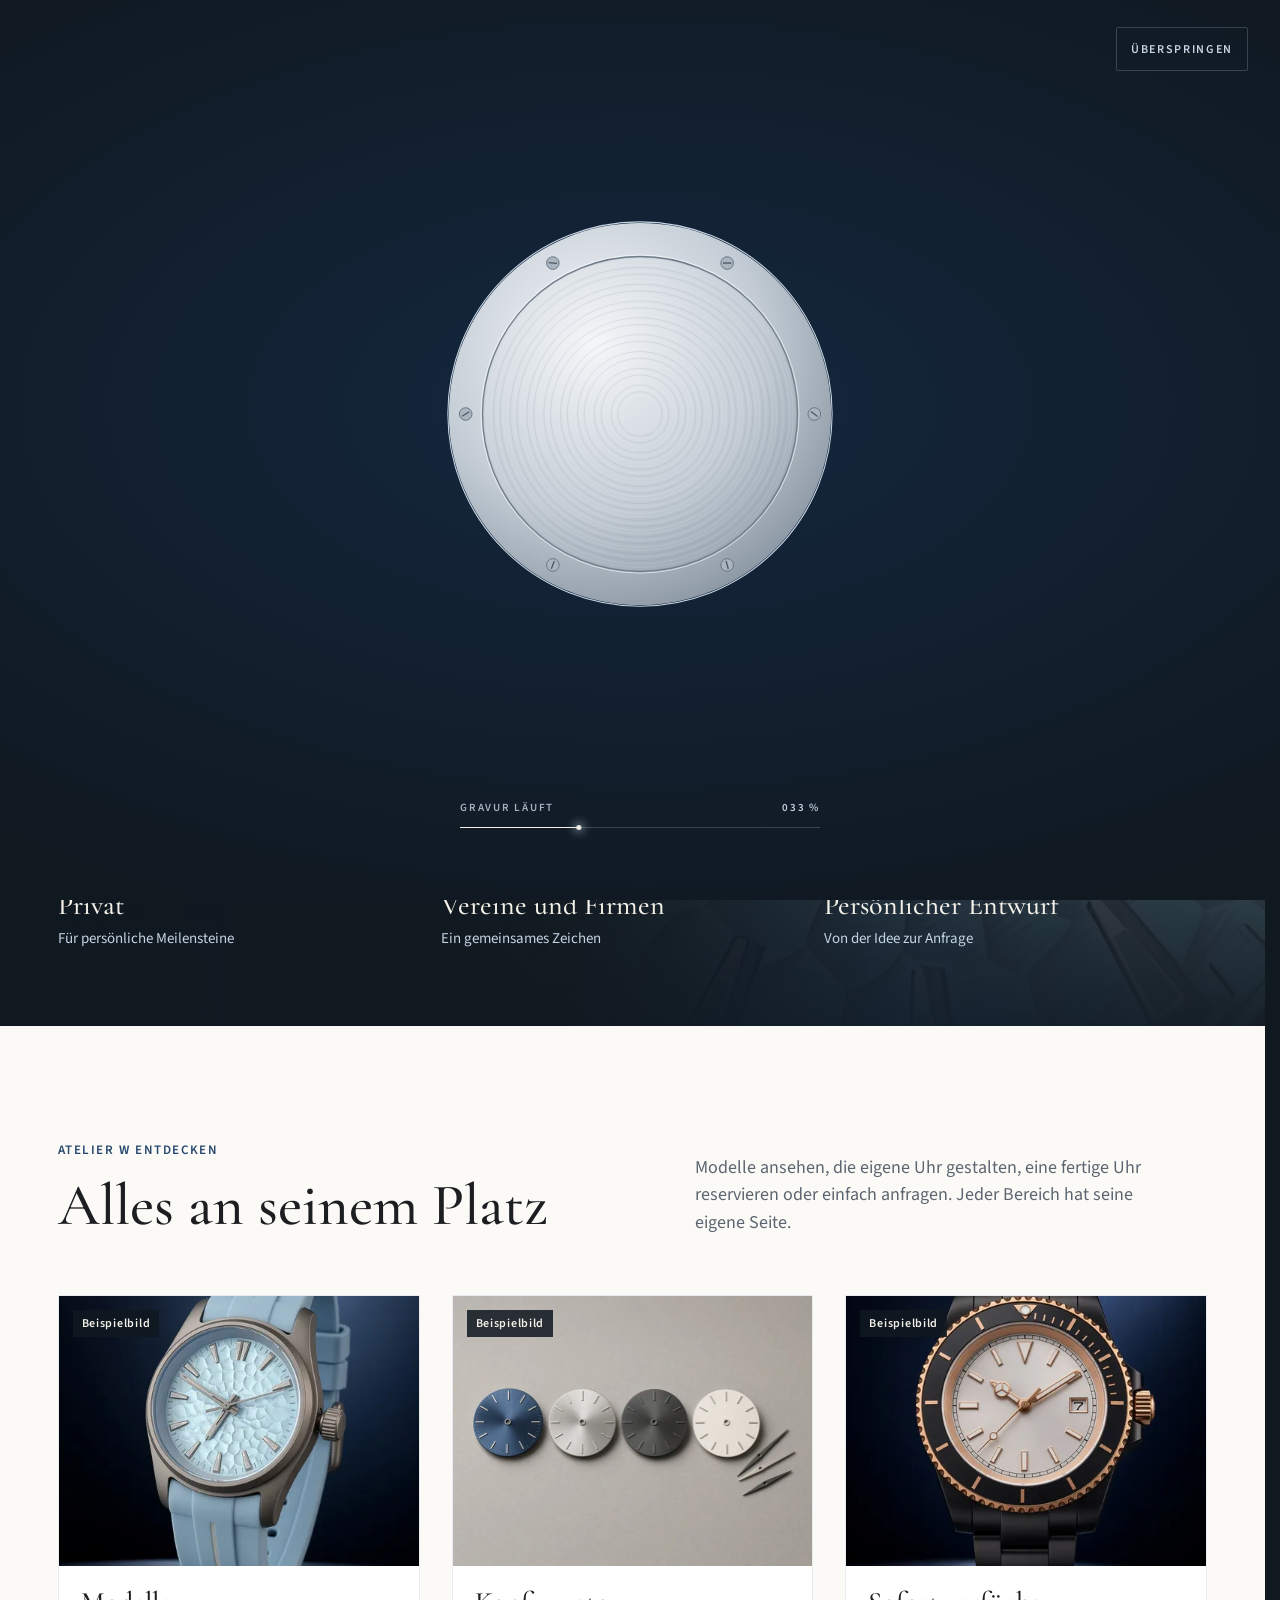
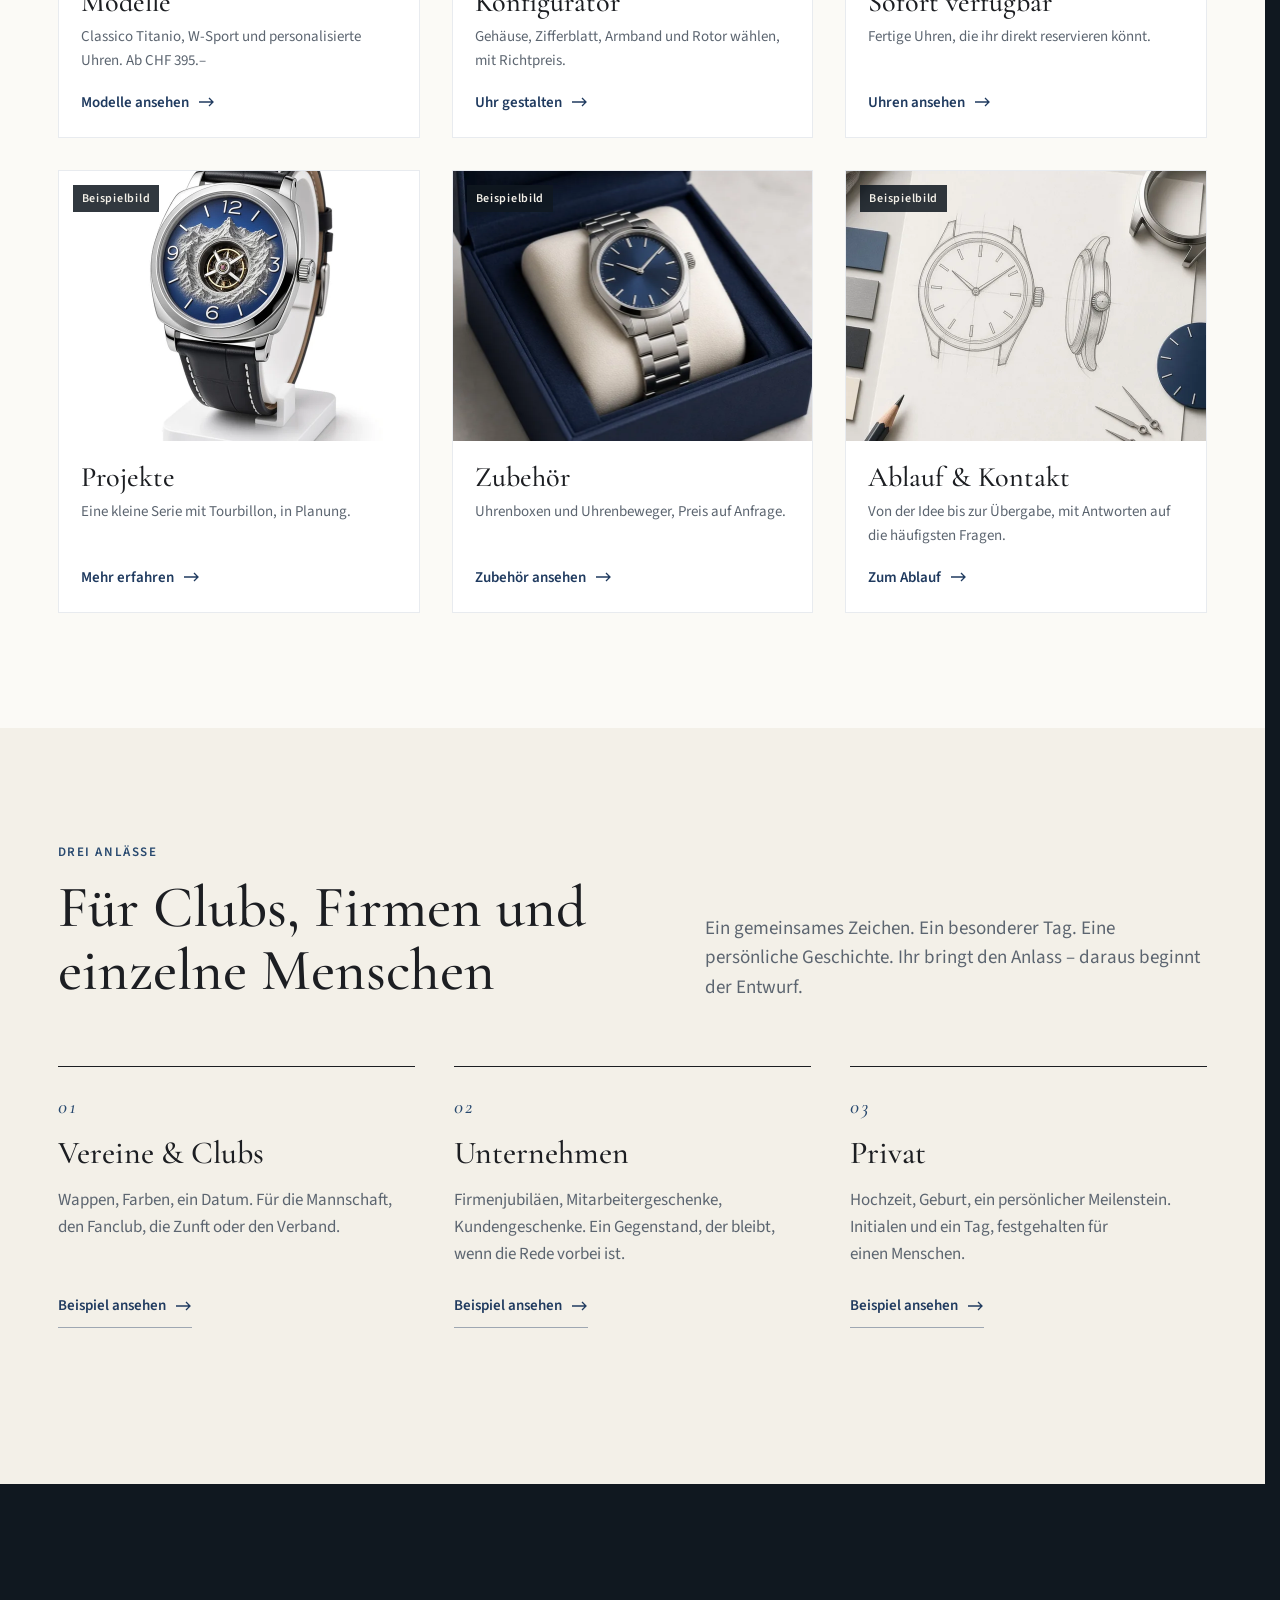
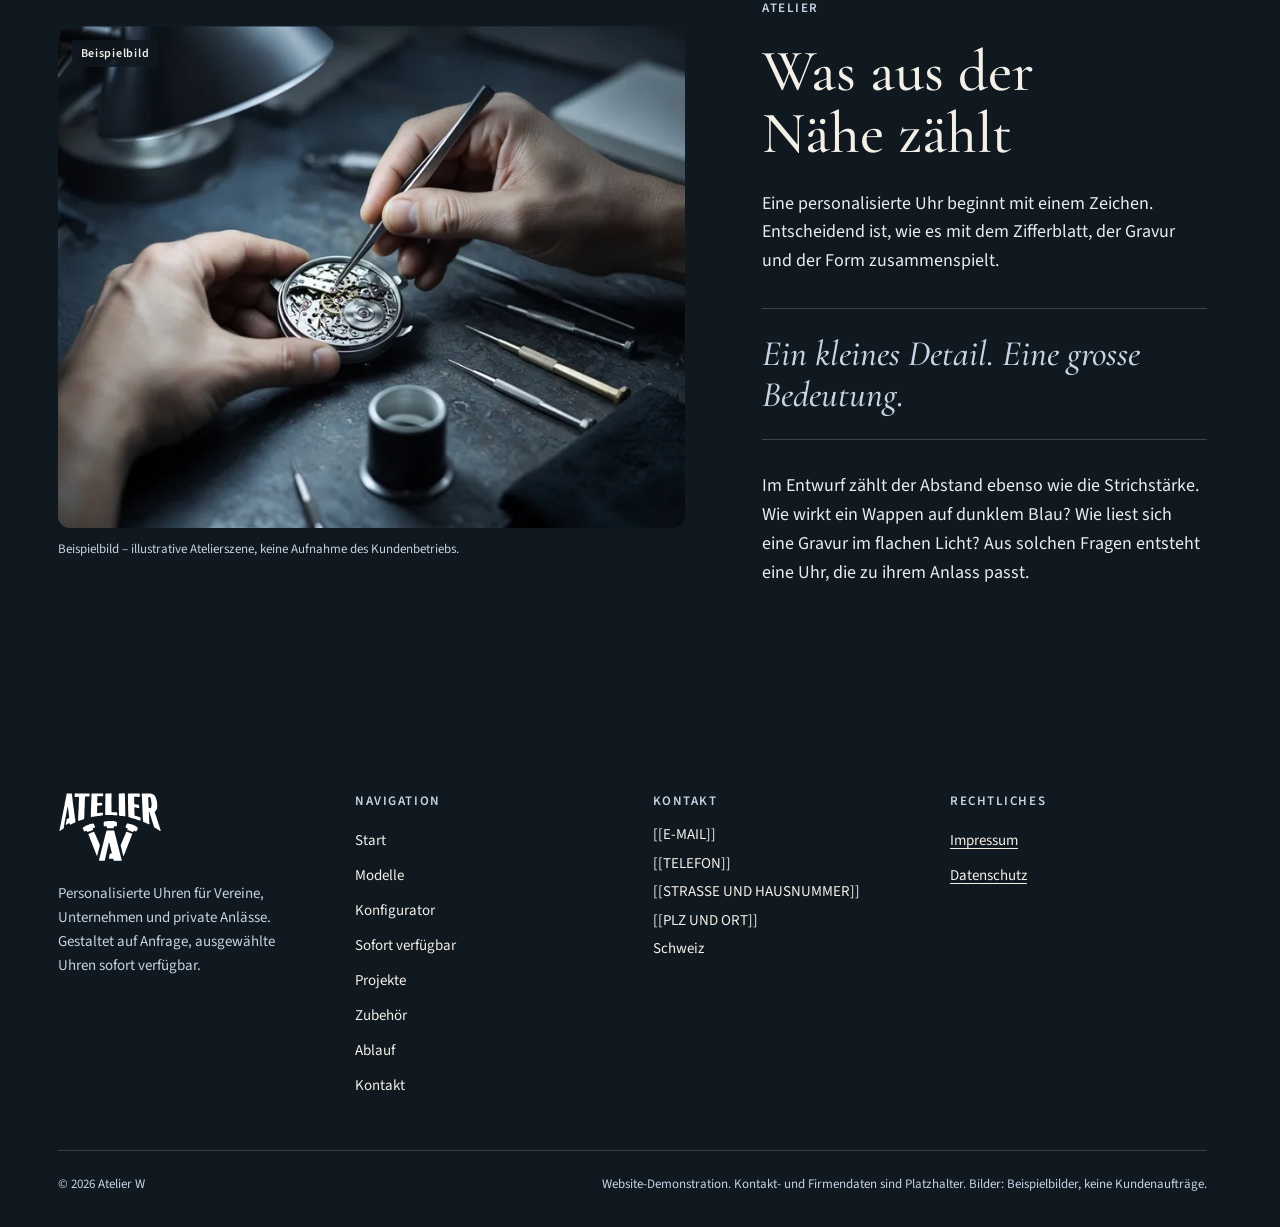
==== commit 7dc3ad7f: "Mehrseitige Struktur: eigene Seiten für Modelle, Konfigurator, Sofort verfügbar, Projekte, Zubehör, " ====
--- a/index.html
+++ b/index.html
@@ -4,13 +4,13 @@
 <meta charset="utf-8">
 <meta name="viewport" content="width=device-width, initial-scale=1">
 <title>Atelier W – Personalisierte Uhren für besondere Anlässe</title>
-<meta name="description" content="Personalisierte Uhren für Vereine, Unternehmen und private Meilensteine. Gestaltung erkunden, Uhr konfigurieren und eine persönliche Anfrage vorbereiten.">
+<meta name="description" content="Personalisierte Uhren für Vereine, Unternehmen und private Meilensteine. Modelle ab CHF 395.–, Konfigurator, sofort verfügbare Uhren und persönliche Anfrage.">
 <meta name="robots" content="noindex, nofollow">
 <meta name="theme-color" content="#1f3a5f">
 <meta property="og:type" content="website">
 <meta property="og:title" content="Atelier W – Personalisierte Uhren für besondere Anlässe">
-<meta property="og:description" content="Website-Demonstration: personalisierte Uhren für Vereine, Unternehmen und private Anlässe. Gestaltet auf Anfrage, ausgewählte Uhren sofort verfügbar.">
-<meta property="og:image" content="assets/img/hero-4x5.webp">
+<meta property="og:description" content="Personalisierte Uhren für Vereine, Unternehmen und private Meilensteine. Modelle ab CHF 395.–, Konfigurator, sofort verfügbare Uhren und persönliche Anfrage.">
+<meta property="og:image" content="assets/img/modelle/classico-eisblau.webp">
 <link rel="icon" href="assets/icons/favicon.svg" type="image/svg+xml">
 <link rel="icon" href="assets/icons/favicon-32.png" type="image/png" sizes="32x32">
 <link rel="apple-touch-icon" href="assets/icons/apple-touch-icon.png">
@@ -35,9 +35,9 @@
   setTimeout(function () { var v = r.getAttribute('data-intro'); if (v === 'full' || v === 'short') r.setAttribute('data-intro', 'done'); }, 12000);
 })();
 </script>
-<link rel="stylesheet" href="assets/css/konfig-mobile.css">
+<link rel="stylesheet" href="assets/css/sections.css">
+<link rel="stylesheet" href="assets/css/site.css">
 <link rel="stylesheet" href="assets/css/hero-video.css">
-<link rel="stylesheet" href="assets/css/sections.css">
 </head>
 <body>
 <div id="aw-intro"><div class="intro-bg" aria-hidden="true"></div></div>
@@ -45,12 +45,12 @@
 
 <header class="hd" data-dark="">
   <div class="hd-in">
-    <a class="brand" href="#top" aria-label="Atelier W – zum Seitenanfang">
+    <a class="brand" href="index.html" aria-label="Atelier W – zur Startseite">
       <img src="assets/logo/atelier-w-logo-white.svg" alt="Atelier W" width="80" height="54">
     </a>
     <nav class="nav-wide hd-nav" aria-label="Hauptnavigation">
-      <ul class="hd-links"><li><a href="#modelle" data-nav="modelle">Modelle<span class="nav-line" aria-hidden="true"></span></a></li><li><a href="#anlaesse" data-nav="anlaesse">Anlässe<span class="nav-line" aria-hidden="true"></span></a></li><li><a href="#konfigurator" data-nav="konfigurator">Konfigurator<span class="nav-line" aria-hidden="true"></span></a></li><li><a href="#sofort" data-nav="sofort">Sofort verfügbar<span class="nav-line" aria-hidden="true"></span></a></li><li><a href="#projekte" data-nav="projekte">Projekte<span class="nav-line" aria-hidden="true"></span></a></li><li><a href="#zubehoer" data-nav="zubehoer">Zubehör<span class="nav-line" aria-hidden="true"></span></a></li><li><a href="#ablauf" data-nav="ablauf">Ablauf<span class="nav-line" aria-hidden="true"></span></a></li></ul>
-      <a class="hd-cta" href="#anfrage"><span>Uhr anfragen</span><svg width="16" height="10" viewBox="0 0 16 10" fill="none" stroke="currentColor" stroke-width="1.3" aria-hidden="true"><path d="M0 5h14M10 1l4 4-4 4"></path></svg></a>
+      <ul class="hd-links"><li><a href="modelle.html">Modelle<span class="nav-line" aria-hidden="true"></span></a></li><li><a href="konfigurator.html">Konfigurator<span class="nav-line" aria-hidden="true"></span></a></li><li><a href="sofort-verfuegbar.html">Sofort verfügbar<span class="nav-line" aria-hidden="true"></span></a></li><li><a href="projekte.html">Projekte<span class="nav-line" aria-hidden="true"></span></a></li><li><a href="zubehoer.html">Zubehör<span class="nav-line" aria-hidden="true"></span></a></li><li><a href="ablauf.html">Ablauf<span class="nav-line" aria-hidden="true"></span></a></li></ul>
+      <a class="hd-cta" href="kontakt.html"><span>Uhr anfragen</span><svg width="16" height="10" viewBox="0 0 16 10" fill="none" stroke="currentColor" stroke-width="1.3" aria-hidden="true"><path d="M0 5h14M10 1l4 4-4 4"></path></svg></a>
     </nav>
     <button class="nav-narrow hd-menu" type="button" id="menu-btn" aria-expanded="false" aria-controls="aw-menu">
       <span id="menu-label">Menü</span>
@@ -61,21 +61,15 @@
   <div id="aw-menu" hidden style="position:fixed;top:var(--hd);left:0;right:0;bottom:0;background:#14283f;overflow-y:auto;overscroll-behavior:contain;padding:32px clamp(20px,4.5vw,64px) calc(32px + env(safe-area-inset-bottom))">
     <nav aria-label="Mobile Navigation">
       <ul style="list-style:none;margin:0;padding:0;display:flex;flex-direction:column">
-          <li style="border-bottom:1px solid rgba(197,212,228,0.18)"><a href="#modelle" style="display:flex;justify-content:space-between;align-items:center;padding:18px 0;color:#f3f0e8;text-decoration:none;font-family:'Cormorant Garamond',Palatino,Georgia,serif;font-size:30px;font-weight:500">Modelle<svg width="16" height="10" viewBox="0 0 16 10" fill="none" stroke="currentColor" stroke-width="1.3" aria-hidden="true"><path d="M0 5h14M10 1l4 4-4 4"></path></svg></a></li>
-          <li style="border-bottom:1px solid rgba(197,212,228,0.18)"><a href="#anlaesse" style="display:flex;justify-content:space-between;align-items:center;padding:18px 0;color:#f3f0e8;text-decoration:none;font-family:'Cormorant Garamond',Palatino,Georgia,serif;font-size:30px;font-weight:500">Anlässe<svg width="16" height="10" viewBox="0 0 16 10" fill="none" stroke="currentColor" stroke-width="1.3" aria-hidden="true"><path d="M0 5h14M10 1l4 4-4 4"></path></svg></a></li>
-          <li style="border-bottom:1px solid rgba(197,212,228,0.18)"><a href="#konfigurator" style="display:flex;justify-content:space-between;align-items:center;padding:18px 0;color:#f3f0e8;text-decoration:none;font-family:'Cormorant Garamond',Palatino,Georgia,serif;font-size:30px;font-weight:500">Konfigurator<svg width="16" height="10" viewBox="0 0 16 10" fill="none" stroke="currentColor" stroke-width="1.3" aria-hidden="true"><path d="M0 5h14M10 1l4 4-4 4"></path></svg></a></li>
-          <li style="border-bottom:1px solid rgba(197,212,228,0.18)"><a href="#sofort" style="display:flex;justify-content:space-between;align-items:center;padding:18px 0;color:#f3f0e8;text-decoration:none;font-family:'Cormorant Garamond',Palatino,Georgia,serif;font-size:30px;font-weight:500">Sofort verfügbar<svg width="16" height="10" viewBox="0 0 16 10" fill="none" stroke="currentColor" stroke-width="1.3" aria-hidden="true"><path d="M0 5h14M10 1l4 4-4 4"></path></svg></a></li>
-          <li style="border-bottom:1px solid rgba(197,212,228,0.18)"><a href="#projekte" style="display:flex;justify-content:space-between;align-items:center;padding:18px 0;color:#f3f0e8;text-decoration:none;font-family:'Cormorant Garamond',Palatino,Georgia,serif;font-size:30px;font-weight:500">Projekte<svg width="16" height="10" viewBox="0 0 16 10" fill="none" stroke="currentColor" stroke-width="1.3" aria-hidden="true"><path d="M0 5h14M10 1l4 4-4 4"></path></svg></a></li>
-          <li style="border-bottom:1px solid rgba(197,212,228,0.18)"><a href="#zubehoer" style="display:flex;justify-content:space-between;align-items:center;padding:18px 0;color:#f3f0e8;text-decoration:none;font-family:'Cormorant Garamond',Palatino,Georgia,serif;font-size:30px;font-weight:500">Zubehör<svg width="16" height="10" viewBox="0 0 16 10" fill="none" stroke="currentColor" stroke-width="1.3" aria-hidden="true"><path d="M0 5h14M10 1l4 4-4 4"></path></svg></a></li>
-          <li style="border-bottom:1px solid rgba(197,212,228,0.18)"><a href="#ablauf" style="display:flex;justify-content:space-between;align-items:center;padding:18px 0;color:#f3f0e8;text-decoration:none;font-family:'Cormorant Garamond',Palatino,Georgia,serif;font-size:30px;font-weight:500">Ablauf<svg width="16" height="10" viewBox="0 0 16 10" fill="none" stroke="currentColor" stroke-width="1.3" aria-hidden="true"><path d="M0 5h14M10 1l4 4-4 4"></path></svg></a></li>
-          </ul>
-      <a href="#anfrage" style="margin-top:32px;display:flex;justify-content:center;align-items:center;min-height:52px;background:#f3f0e8;color:#14283f;text-decoration:none;font-weight:600;font-size:16px;border-radius:2px">Uhr anfragen</a>
+          <li style="border-bottom:1px solid rgba(197,212,228,0.18)"><a href="index.html" style="display:flex;justify-content:space-between;align-items:center;padding:18px 0;color:#f3f0e8;text-decoration:none;font-family:'Cormorant Garamond',Palatino,Georgia,serif;font-size:30px;font-weight:500">Start<svg width="16" height="10" viewBox="0 0 16 10" fill="none" stroke="currentColor" stroke-width="1.3" aria-hidden="true"><path d="M0 5h14M10 1l4 4-4 4"></path></svg></a></li><li style="border-bottom:1px solid rgba(197,212,228,0.18)"><a href="modelle.html" style="display:flex;justify-content:space-between;align-items:center;padding:18px 0;color:#f3f0e8;text-decoration:none;font-family:'Cormorant Garamond',Palatino,Georgia,serif;font-size:30px;font-weight:500">Modelle<svg width="16" height="10" viewBox="0 0 16 10" fill="none" stroke="currentColor" stroke-width="1.3" aria-hidden="true"><path d="M0 5h14M10 1l4 4-4 4"></path></svg></a></li><li style="border-bottom:1px solid rgba(197,212,228,0.18)"><a href="konfigurator.html" style="display:flex;justify-content:space-between;align-items:center;padding:18px 0;color:#f3f0e8;text-decoration:none;font-family:'Cormorant Garamond',Palatino,Georgia,serif;font-size:30px;font-weight:500">Konfigurator<svg width="16" height="10" viewBox="0 0 16 10" fill="none" stroke="currentColor" stroke-width="1.3" aria-hidden="true"><path d="M0 5h14M10 1l4 4-4 4"></path></svg></a></li><li style="border-bottom:1px solid rgba(197,212,228,0.18)"><a href="sofort-verfuegbar.html" style="display:flex;justify-content:space-between;align-items:center;padding:18px 0;color:#f3f0e8;text-decoration:none;font-family:'Cormorant Garamond',Palatino,Georgia,serif;font-size:30px;font-weight:500">Sofort verfügbar<svg width="16" height="10" viewBox="0 0 16 10" fill="none" stroke="currentColor" stroke-width="1.3" aria-hidden="true"><path d="M0 5h14M10 1l4 4-4 4"></path></svg></a></li><li style="border-bottom:1px solid rgba(197,212,228,0.18)"><a href="projekte.html" style="display:flex;justify-content:space-between;align-items:center;padding:18px 0;color:#f3f0e8;text-decoration:none;font-family:'Cormorant Garamond',Palatino,Georgia,serif;font-size:30px;font-weight:500">Projekte<svg width="16" height="10" viewBox="0 0 16 10" fill="none" stroke="currentColor" stroke-width="1.3" aria-hidden="true"><path d="M0 5h14M10 1l4 4-4 4"></path></svg></a></li><li style="border-bottom:1px solid rgba(197,212,228,0.18)"><a href="zubehoer.html" style="display:flex;justify-content:space-between;align-items:center;padding:18px 0;color:#f3f0e8;text-decoration:none;font-family:'Cormorant Garamond',Palatino,Georgia,serif;font-size:30px;font-weight:500">Zubehör<svg width="16" height="10" viewBox="0 0 16 10" fill="none" stroke="currentColor" stroke-width="1.3" aria-hidden="true"><path d="M0 5h14M10 1l4 4-4 4"></path></svg></a></li><li style="border-bottom:1px solid rgba(197,212,228,0.18)"><a href="ablauf.html" style="display:flex;justify-content:space-between;align-items:center;padding:18px 0;color:#f3f0e8;text-decoration:none;font-family:'Cormorant Garamond',Palatino,Georgia,serif;font-size:30px;font-weight:500">Ablauf<svg width="16" height="10" viewBox="0 0 16 10" fill="none" stroke="currentColor" stroke-width="1.3" aria-hidden="true"><path d="M0 5h14M10 1l4 4-4 4"></path></svg></a></li><li style="border-bottom:1px solid rgba(197,212,228,0.18)"><a href="kontakt.html" style="display:flex;justify-content:space-between;align-items:center;padding:18px 0;color:#f3f0e8;text-decoration:none;font-family:'Cormorant Garamond',Palatino,Georgia,serif;font-size:30px;font-weight:500">Kontakt<svg width="16" height="10" viewBox="0 0 16 10" fill="none" stroke="currentColor" stroke-width="1.3" aria-hidden="true"><path d="M0 5h14M10 1l4 4-4 4"></path></svg></a></li>
+        </ul>
+      <a href="kontakt.html" style="margin-top:32px;display:flex;justify-content:center;align-items:center;min-height:52px;background:#f3f0e8;color:#14283f;text-decoration:none;font-weight:600;font-size:16px;border-radius:2px">Uhr anfragen</a>
     </nav>
   </div>
 </header>
 
 <main id="aw-main">
-<span id="top" style="display:block;scroll-margin-top:var(--hd)"></span>
+<span id="top" style="display:block"></span>
 <section id="inhalt" tabindex="-1" data-dark="" aria-labelledby="hero-h" class="aw-hero" style="position:relative;overflow:hidden;scroll-margin-top:var(--hd);background:linear-gradient(180deg,#101820,#14283f);color:#f3f0e8;outline:none">
   <div class="aw-hero-bg" aria-hidden="true">
     <video class="aw-hero-video" muted autoplay loop playsinline preload="auto" poster="assets/video/hero-poster.jpg" data-src="assets/video/hero.mp4" data-src-mobile="assets/video/hero-960.mp4"></video>
@@ -87,8 +81,8 @@
       <h1 id="hero-h" style="margin:0;font-family:'Cormorant Garamond',Palatino,'Palatino Linotype',Georgia,serif;font-weight:500;font-size:clamp(3rem,7.4vw,7.2rem);line-height:1;letter-spacing:-0.01em;text-wrap:balance">Was euch verbindet.<br><em style="font-style:italic;color:#c5d4e4">Für immer am Handgelenk.</em></h1>
       <p style="margin:0;max-width:34em;font-size:clamp(18px,1.6vw,21px);line-height:1.5;color:#e6edf3;text-wrap:pretty">Personalisierte Uhren für Vereine, Unternehmen und private Anlässe. Euer Zeichen auf dem Zifferblatt, eure Worte im Gehäuseboden.</p>
       <div style="display:flex;flex-wrap:wrap;gap:16px;padding-top:8px">
-        <a href="#anfrage" style="display:inline-flex;align-items:center;gap:12px;min-height:52px;padding:0 26px;background:#f3f0e8;color:#14283f;text-decoration:none;font-weight:600;font-size:16px;border-radius:2px;transition:background 200ms,gap 200ms" data-hv="0">Uhr anfragen<svg width="16" height="10" viewBox="0 0 16 10" fill="none" stroke="currentColor" stroke-width="1.3" aria-hidden="true"><path d="M0 5h14M10 1l4 4-4 4"></path></svg></a>
-        <a href="#konfigurator" style="display:inline-flex;align-items:center;gap:12px;min-height:52px;padding:0 26px;border:1px solid rgba(197,212,228,0.55);color:#f3f0e8;text-decoration:none;font-weight:600;font-size:16px;border-radius:2px;transition:border-color 200ms,background 200ms" data-hv="1">Uhr gestalten</a>
+        <a href="kontakt.html" style="display:inline-flex;align-items:center;gap:12px;min-height:52px;padding:0 26px;background:#f3f0e8;color:#14283f;text-decoration:none;font-weight:600;font-size:16px;border-radius:2px;transition:background 200ms,gap 200ms" data-hv="0">Uhr anfragen<svg width="16" height="10" viewBox="0 0 16 10" fill="none" stroke="currentColor" stroke-width="1.3" aria-hidden="true"><path d="M0 5h14M10 1l4 4-4 4"></path></svg></a>
+        <a href="konfigurator.html" style="display:inline-flex;align-items:center;gap:12px;min-height:52px;padding:0 26px;border:1px solid rgba(197,212,228,0.55);color:#f3f0e8;text-decoration:none;font-weight:600;font-size:16px;border-radius:2px;transition:border-color 200ms,background 200ms" data-hv="1">Uhr gestalten</a>
       </div>
     </div>
     <figure class="aw-hero-fig" style="flex:1 1 440px;min-width:0;margin:0;display:flex;flex-direction:column;gap:12px">
@@ -108,71 +102,43 @@
   </div>
 </section>
 
-<section id="modelle" class="sx" aria-labelledby="mod-h" style="background:#fbfaf6">
+<section id="bereiche" class="sx" aria-labelledby="ber-h" style="background:#fbfaf6">
   <div class="sx-in">
     <div class="sx-head">
       <div>
-        <p class="sx-eye">Modelle</p>
-        <h2 id="mod-h" class="sx-h">Zwei Gehäuse, eure Handschrift</h2>
-      </div>
-      <p class="sx-lead">Classico Titanio oder W-Sport: beide mit Saphirglas und japanischem Automatikwerk NH35, wahlweise mit Glasboden. Zifferblatt, Armband und Rotor stellt ihr selbst zusammen. Ab CHF 395.– pro Uhr.</p>
-    </div>
-    <ul class="mod-grid">
-      <li class="mod-card">
-        <figure class="mod-fig"><div class="ph-frame mod-ph"><img src="assets/img/modelle/classico-eisblau.webp" srcset="assets/img/modelle/classico-eisblau-480.webp 480w, assets/img/modelle/classico-eisblau.webp 864w" sizes="(min-width: 1000px) 30vw, 100vw" alt="Classico Titanio mit eisblauem, gehämmertem Zifferblatt und hellblauem Kautschukband" width="864" height="1080" loading="lazy" decoding="async"><span class="bb">Beispielbild</span></div>
-          <figcaption>Beispielbild, an das Modell angelehnt: Classico Titanio in Eisblau.</figcaption></figure>
-        <div class="mod-body">
-          <h3 class="mod-t">Classico Titanio</h3>
-          <p class="mod-d">Schlicht und leicht. Je nach Zifferblatt und Armband sportlich oder elegant.</p>
-          <dl class="mod-spec">
-            <div><dt>Gehäuse</dt><dd>Titan T2, 36 oder 39 mm</dd></div>
-            <div><dt>Zifferblatt</dt><dd>28,5 oder 33,5 mm</dd></div>
-            <div><dt>Boden</dt><dd>Glas oder Titan</dd></div>
-            <div><dt>Armband</dt><dd>Kautschuk, Leder oder Stoff, 20 mm</dd></div>
-            <div><dt>Werk</dt><dd>Automatik NH35, Saphirglas</dd></div>
-          </dl>
-          <p class="mod-p">ab CHF 395.–<span>Farbiger Rotor +CHF 35.–</span></p>
-          <a href="#konfigurator" class="sx-btn" data-model="classico">Im Konfigurator gestalten<svg width="16" height="10" viewBox="0 0 16 10" fill="none" stroke="currentColor" stroke-width="1.3" aria-hidden="true"><path d="M0 5h14M10 1l4 4-4 4"/></svg></a>
-        </div>
-      </li>
-      <li class="mod-card">
-        <figure class="mod-fig"><div class="ph-frame mod-ph"><img src="assets/img/modelle/w-sport-schwarz.webp" srcset="assets/img/modelle/w-sport-schwarz-480.webp 480w, assets/img/modelle/w-sport-schwarz.webp 864w" sizes="(min-width: 1000px) 30vw, 100vw" alt="W-Sport mit schwarzem Zifferblatt, schwarzer Drehlünette und Stahlband" width="864" height="1080" loading="lazy" decoding="async"><span class="bb">Beispielbild</span></div>
-          <figcaption>Beispielbild, an das Modell angelehnt: W-Sport mit Stahlband.</figcaption></figure>
-        <div class="mod-body">
-          <h3 class="mod-t">W-Sport</h3>
-          <p class="mod-d">Sportlich-elegant, mit einseitig drehbarer Lünette und farblich abgestimmten Akzenten.</p>
-          <dl class="mod-spec">
-            <div><dt>Gehäuse</dt><dd>Stahl, 40 mm</dd></div>
-            <div><dt>Lünette</dt><dd>Aluminium oder Keramik</dd></div>
-            <div><dt>Boden</dt><dd>Glas oder Stahl</dd></div>
-            <div><dt>Armband</dt><dd>Stahl oder Kautschuk, 20 mm</dd></div>
-            <div><dt>Werk</dt><dd>Automatik NH35, Saphirglas</dd></div>
-          </dl>
-          <p class="mod-p">ab CHF 395.–<span>Farbiger Rotor +CHF 35.–</span></p>
-          <a href="#konfigurator" class="sx-btn" data-model="wsport">Im Konfigurator gestalten<svg width="16" height="10" viewBox="0 0 16 10" fill="none" stroke="currentColor" stroke-width="1.3" aria-hidden="true"><path d="M0 5h14M10 1l4 4-4 4"/></svg></a>
-        </div>
-      </li>
-      <li class="mod-card">
-        <figure class="mod-fig"><div class="ph-frame mod-ph"><img src="assets/img/modelle/personalisiert-blau.webp" srcset="assets/img/modelle/personalisiert-blau-480.webp 480w, assets/img/modelle/personalisiert-blau.webp 864w" sizes="(min-width: 1000px) 30vw, 100vw" alt="Uhr mit blauem Verlaufszifferblatt und einem fiktiven Vereinswappen" width="864" height="1080" loading="lazy" decoding="async"><span class="bb">Beispielbild</span></div>
-          <figcaption>Beispielbild mit fiktivem Wappen, an das Modell angelehnt.</figcaption></figure>
-        <div class="mod-body">
-          <h3 class="mod-t">Personalisiert</h3>
-          <p class="mod-d">Euer Logo auf dem Zifferblatt, für Verein, Firma oder einen persönlichen Anlass.</p>
-          <dl class="mod-spec">
-            <div><dt>Gehäuse</dt><dd>Alle Modelle mit 28,5-mm-Zifferblatt</dd></div>
-            <div><dt>Zifferblatt</dt><dd>28,5 mm mit eurem Logo</dd></div>
-            <div><dt>Armband</dt><dd>Kautschuk, Leder, Stoff oder Stahl</dd></div>
-            <div><dt>Werk</dt><dd>Automatik NH35, Saphirglas</dd></div>
-          </dl>
-          <p class="mod-p">ab CHF 395.–<span>Farbiger Rotor +CHF 35.–</span></p>
-          <a href="#anfrage" class="sx-btn" data-prefill='{"nachricht":"Personalisierte Uhr mit eigenem Logo auf dem Zifferblatt (28,5 mm)."}'>Logo-Uhr anfragen<svg width="16" height="10" viewBox="0 0 16 10" fill="none" stroke="currentColor" stroke-width="1.3" aria-hidden="true"><path d="M0 5h14M10 1l4 4-4 4"/></svg></a>
-        </div>
-      </li>
+        <p class="sx-eye">Atelier W entdecken</p>
+        <h2 id="ber-h" class="sx-h">Alles an seinem Platz</h2>
+      </div>
+      <p class="sx-lead">Modelle ansehen, die eigene Uhr gestalten, eine fertige Uhr reservieren oder einfach anfragen. Jeder Bereich hat seine eigene Seite.</p>
+    </div>
+    <ul class="tz-grid">
+      <li class="tz"><a class="tz-a" href="modelle.html">
+        <div class="ph-frame tz-ph"><img src="assets/img/modelle/classico-eisblau.webp" srcset="assets/img/modelle/classico-eisblau-480.webp 480w, assets/img/modelle/classico-eisblau.webp 1200w" sizes="(min-width: 1000px) 30vw, (min-width: 640px) 50vw, 100vw" alt="" loading="lazy" decoding="async"><span class="bb">Beispielbild</span></div>
+        <div class="tz-b"><h3 class="tz-t">Modelle</h3><p class="tz-d">Classico Titanio, W-Sport und personalisierte Uhren. Ab CHF 395.–</p><span class="tz-l">Modelle ansehen<svg width="16" height="10" viewBox="0 0 16 10" fill="none" stroke="currentColor" stroke-width="1.3" aria-hidden="true"><path d="M0 5h14M10 1l4 4-4 4"></path></svg></span></div>
+      </a></li>
+      <li class="tz"><a class="tz-a" href="konfigurator.html">
+        <div class="ph-frame tz-ph"><img src="assets/img/dials-4x3.webp" srcset="assets/img/dials-4x3-720.webp 720w, assets/img/dials-4x3.webp 1200w" sizes="(min-width: 1000px) 30vw, (min-width: 640px) 50vw, 100vw" alt="" loading="lazy" decoding="async"><span class="bb">Beispielbild</span></div>
+        <div class="tz-b"><h3 class="tz-t">Konfigurator</h3><p class="tz-d">Gehäuse, Zifferblatt, Armband und Rotor wählen, mit Richtpreis.</p><span class="tz-l">Uhr gestalten<svg width="16" height="10" viewBox="0 0 16 10" fill="none" stroke="currentColor" stroke-width="1.3" aria-hidden="true"><path d="M0 5h14M10 1l4 4-4 4"></path></svg></span></div>
+      </a></li>
+      <li class="tz"><a class="tz-a" href="sofort-verfuegbar.html">
+        <div class="ph-frame tz-ph"><img src="assets/img/modelle/w-sport-rosegold.webp" srcset="assets/img/modelle/w-sport-rosegold-480.webp 480w, assets/img/modelle/w-sport-rosegold.webp 1200w" sizes="(min-width: 1000px) 30vw, (min-width: 640px) 50vw, 100vw" alt="" loading="lazy" decoding="async"><span class="bb">Beispielbild</span></div>
+        <div class="tz-b"><h3 class="tz-t">Sofort verfügbar</h3><p class="tz-d">Fertige Uhren, die ihr direkt reservieren könnt.</p><span class="tz-l">Uhren ansehen<svg width="16" height="10" viewBox="0 0 16 10" fill="none" stroke="currentColor" stroke-width="1.3" aria-hidden="true"><path d="M0 5h14M10 1l4 4-4 4"></path></svg></span></div>
+      </a></li>
+      <li class="tz"><a class="tz-a" href="projekte.html">
+        <div class="ph-frame tz-ph"><img src="assets/img/gallery-matterhorn.webp" srcset="assets/img/gallery-matterhorn-720.webp 720w, assets/img/gallery-matterhorn.webp 1200w" sizes="(min-width: 1000px) 30vw, (min-width: 640px) 50vw, 100vw" alt="" loading="lazy" decoding="async"><span class="bb">Beispielbild</span></div>
+        <div class="tz-b"><h3 class="tz-t">Projekte</h3><p class="tz-d">Eine kleine Serie mit Tourbillon, in Planung.</p><span class="tz-l">Mehr erfahren<svg width="16" height="10" viewBox="0 0 16 10" fill="none" stroke="currentColor" stroke-width="1.3" aria-hidden="true"><path d="M0 5h14M10 1l4 4-4 4"></path></svg></span></div>
+      </a></li>
+      <li class="tz"><a class="tz-a" href="zubehoer.html">
+        <div class="ph-frame tz-ph"><img src="assets/img/packaging-4x5.webp" srcset="assets/img/packaging-4x5-720.webp 720w, assets/img/packaging-4x5.webp 1200w" sizes="(min-width: 1000px) 30vw, (min-width: 640px) 50vw, 100vw" alt="" loading="lazy" decoding="async"><span class="bb">Beispielbild</span></div>
+        <div class="tz-b"><h3 class="tz-t">Zubehör</h3><p class="tz-d">Uhrenboxen und Uhrenbeweger, Preis auf Anfrage.</p><span class="tz-l">Zubehör ansehen<svg width="16" height="10" viewBox="0 0 16 10" fill="none" stroke="currentColor" stroke-width="1.3" aria-hidden="true"><path d="M0 5h14M10 1l4 4-4 4"></path></svg></span></div>
+      </a></li>
+      <li class="tz"><a class="tz-a" href="ablauf.html">
+        <div class="ph-frame tz-ph"><img src="assets/img/sketch-1x1.webp" srcset="assets/img/sketch-1x1-720.webp 720w, assets/img/sketch-1x1.webp 1200w" sizes="(min-width: 1000px) 30vw, (min-width: 640px) 50vw, 100vw" alt="" loading="lazy" decoding="async"><span class="bb">Beispielbild</span></div>
+        <div class="tz-b"><h3 class="tz-t">Ablauf & Kontakt</h3><p class="tz-d">Von der Idee bis zur Übergabe, mit Antworten auf die häufigsten Fragen.</p><span class="tz-l">Zum Ablauf<svg width="16" height="10" viewBox="0 0 16 10" fill="none" stroke="currentColor" stroke-width="1.3" aria-hidden="true"><path d="M0 5h14M10 1l4 4-4 4"></path></svg></span></div>
+      </a></li>
     </ul>
-    <p class="sx-note">Alle Bilder sind Beispielbilder, an die Modelle angelehnt. Weitere Farben und Modelle auf Anfrage.</p>
-  </div>
-</section>
-
+  </div>
+</section>
 
 <section id="anlaesse" aria-labelledby="anl-h" style="scroll-margin-top:var(--hd);background:#f3f0e8">
   <div style="max-width:1280px;margin:0 auto;padding:clamp(64px,9vw,136px) clamp(20px,4.5vw,64px)">
@@ -188,306 +154,20 @@
         <span style="font-family:'Cormorant Garamond',Palatino,Georgia,serif;font-size:20px;font-style:italic;color:#28496f;font-variant-numeric:tabular-nums">01</span>
         <h3 style="margin:0;font-family:'Cormorant Garamond',Palatino,Georgia,serif;font-weight:500;font-size:clamp(1.65rem,2.5vw,2.5rem);line-height:1.12">Vereine &amp; Clubs</h3>
         <p style="margin:0;font-size:17px;line-height:1.6;color:#5c6570;text-wrap:pretty">Wappen, Farben, ein Datum. Für die Mannschaft, den Fanclub, die Zunft oder den Verband.</p>
-        <a href="#geschichte-verein" style="margin-top:auto;align-self:flex-start;display:inline-flex;align-items:center;gap:10px;min-height:44px;color:#1f3a5f;text-decoration:none;font-weight:600;font-size:15px;border-bottom:1px solid rgba(31,58,95,0.4);transition:gap 200ms,border-color 200ms" data-hv="2">Beispiel ansehen<svg width="16" height="10" viewBox="0 0 16 10" fill="none" stroke="currentColor" stroke-width="1.3" aria-hidden="true"><path d="M0 5h14M10 1l4 4-4 4"></path></svg></a>
+        <a href="modelle.html#geschichte-verein" style="margin-top:auto;align-self:flex-start;display:inline-flex;align-items:center;gap:10px;min-height:44px;color:#1f3a5f;text-decoration:none;font-weight:600;font-size:15px;border-bottom:1px solid rgba(31,58,95,0.4);transition:gap 200ms,border-color 200ms" data-hv="2">Beispiel ansehen<svg width="16" height="10" viewBox="0 0 16 10" fill="none" stroke="currentColor" stroke-width="1.3" aria-hidden="true"><path d="M0 5h14M10 1l4 4-4 4"></path></svg></a>
       </li>
       <li style="border-top:1px solid #1c1e22;padding:28px 0 40px;display:flex;flex-direction:column;gap:16px">
         <span style="font-family:'Cormorant Garamond',Palatino,Georgia,serif;font-size:20px;font-style:italic;color:#28496f;font-variant-numeric:tabular-nums">02</span>
         <h3 style="margin:0;font-family:'Cormorant Garamond',Palatino,Georgia,serif;font-weight:500;font-size:clamp(1.65rem,2.5vw,2.5rem);line-height:1.12">Unternehmen</h3>
         <p style="margin:0;font-size:17px;line-height:1.6;color:#5c6570;text-wrap:pretty">Firmenjubiläen, Mitarbeitergeschenke, Kundengeschenke. Ein Gegenstand, der bleibt, wenn die Rede vorbei ist.</p>
-        <a href="#geschichte-unternehmen" style="margin-top:auto;align-self:flex-start;display:inline-flex;align-items:center;gap:10px;min-height:44px;color:#1f3a5f;text-decoration:none;font-weight:600;font-size:15px;border-bottom:1px solid rgba(31,58,95,0.4);transition:gap 200ms,border-color 200ms" data-hv="2">Beispiel ansehen<svg width="16" height="10" viewBox="0 0 16 10" fill="none" stroke="currentColor" stroke-width="1.3" aria-hidden="true"><path d="M0 5h14M10 1l4 4-4 4"></path></svg></a>
+        <a href="modelle.html#geschichte-unternehmen" style="margin-top:auto;align-self:flex-start;display:inline-flex;align-items:center;gap:10px;min-height:44px;color:#1f3a5f;text-decoration:none;font-weight:600;font-size:15px;border-bottom:1px solid rgba(31,58,95,0.4);transition:gap 200ms,border-color 200ms" data-hv="2">Beispiel ansehen<svg width="16" height="10" viewBox="0 0 16 10" fill="none" stroke="currentColor" stroke-width="1.3" aria-hidden="true"><path d="M0 5h14M10 1l4 4-4 4"></path></svg></a>
       </li>
       <li style="border-top:1px solid #1c1e22;padding:28px 0 40px;display:flex;flex-direction:column;gap:16px">
         <span style="font-family:'Cormorant Garamond',Palatino,Georgia,serif;font-size:20px;font-style:italic;color:#28496f;font-variant-numeric:tabular-nums">03</span>
         <h3 style="margin:0;font-family:'Cormorant Garamond',Palatino,Georgia,serif;font-weight:500;font-size:clamp(1.65rem,2.5vw,2.5rem);line-height:1.12">Privat</h3>
         <p style="margin:0;font-size:17px;line-height:1.6;color:#5c6570;text-wrap:pretty">Hochzeit, Geburt, ein persönlicher Meilenstein. Initialen und ein Tag, festgehalten für einen Menschen.</p>
-        <a href="#geschichte-privat" style="margin-top:auto;align-self:flex-start;display:inline-flex;align-items:center;gap:10px;min-height:44px;color:#1f3a5f;text-decoration:none;font-weight:600;font-size:15px;border-bottom:1px solid rgba(31,58,95,0.4);transition:gap 200ms,border-color 200ms" data-hv="2">Beispiel ansehen<svg width="16" height="10" viewBox="0 0 16 10" fill="none" stroke="currentColor" stroke-width="1.3" aria-hidden="true"><path d="M0 5h14M10 1l4 4-4 4"></path></svg></a>
+        <a href="modelle.html#geschichte-privat" style="margin-top:auto;align-self:flex-start;display:inline-flex;align-items:center;gap:10px;min-height:44px;color:#1f3a5f;text-decoration:none;font-weight:600;font-size:15px;border-bottom:1px solid rgba(31,58,95,0.4);transition:gap 200ms,border-color 200ms" data-hv="2">Beispiel ansehen<svg width="16" height="10" viewBox="0 0 16 10" fill="none" stroke="currentColor" stroke-width="1.3" aria-hidden="true"><path d="M0 5h14M10 1l4 4-4 4"></path></svg></a>
       </li>
-    </ol>
-  </div>
-</section>
-
-<section id="geschichten" aria-label="Geschichten" style="background:#fbfaf6;scroll-margin-top:var(--hd)">
-  <div style="max-width:1440px;margin:0 auto;padding:clamp(64px,8vw,120px) clamp(20px,4.5vw,64px)">
-    <div class="sl" aria-roledescription="Karussell" aria-label="Geschichten: Verein, Unternehmen, Privat">
-      <div class="sl-stage" aria-live="polite">
-      <article id="geschichte-verein" class="sl-slide is-active" role="group" aria-roledescription="Folie" aria-label="1 von 3: Vereine &amp; Clubs" data-i="0">
-        <figure class="sl-fig">
-          <div class="ph-frame sl-frame">
-            <img src="assets/img/slide-verein.webp" srcset="assets/img/slide-verein-720.webp 720w, assets/img/slide-verein.webp 1280w" sizes="(min-width: 1000px) 58vw, 100vw" alt="Zwei Vereinsuhren in Rot und Gelb auf einem dunkelblauen Schal, daneben Puck und Schlägertape" width="1280" height="720" decoding="async">
-            <span class="sl-badge">Beispielbild</span>
-          </div>
-          <figcaption>Zwei Vereinsmodelle in Rot und Gelb, mit Puck und Schlägertape.</figcaption>
-        </figure>
-        <div class="sl-text" style="display:flex;flex-direction:column;gap:20px">
-        <p style="margin:0;font-size:13px;font-weight:600;letter-spacing:0.12em;text-transform:uppercase;color:#28496f">Vereine &amp; Clubs</p>
-        <h3 style="margin:0;font-family:'Cormorant Garamond',Palatino,Georgia,serif;font-weight:500;font-size:clamp(2rem,3.4vw,3.2rem);line-height:1.08;text-wrap:balance">Zwei Farben, ein Team</h3>
-        <p style="margin:0;font-size:18px;line-height:1.6;color:#1c1e22;text-wrap:pretty">Rot für die Heimspiele, Gelb für den Auswärtsdress: Vereinsfarben, Logo und Rückennummer kommen direkt aufs Zifferblatt. Ob für die erste Mannschaft, den Vorstand oder das Clubjubiläum – jedes Modell ist eigen und gehört doch zum selben Verein.</p>
-        <a href="#anfrage" data-cta="Verein oder Club" style="align-self:flex-start;display:inline-flex;align-items:center;gap:12px;min-height:48px;padding:0 22px;background:#1f3a5f;color:#f3f0e8;text-decoration:none;font-weight:600;font-size:15px;border-radius:2px;transition:background 200ms,gap 200ms" data-hv="3">Uhr für einen Verein anfragen<svg width="16" height="10" viewBox="0 0 16 10" fill="none" stroke="currentColor" stroke-width="1.3" aria-hidden="true"><path d="M0 5h14M10 1l4 4-4 4"></path></svg></a>
-      </div>
-      </article>
-      <article id="geschichte-unternehmen" class="sl-slide" role="group" aria-roledescription="Folie" aria-label="2 von 3: Unternehmen" data-i="1" aria-hidden="true">
-        <figure class="sl-fig">
-          <div class="ph-frame sl-frame">
-            <img src="assets/img/slide-unternehmen.webp" srcset="assets/img/slide-unternehmen-720.webp 720w, assets/img/slide-unternehmen.webp 1280w" sizes="(min-width: 1000px) 58vw, 100vw" alt="Blaue Uhr mit eisblauem Zifferblatt und schwarze Uhr mit Schweizerkreuz auf einem Steinpult, dahinter ein offenes Etui" width="1280" height="720" loading="lazy" decoding="async">
-            <span class="sl-badge">Beispielbild</span>
-          </div>
-          <figcaption>Zwei Firmenmodelle in Eisblau und mit Schweizerkreuz, mit Etui und Karte.</figcaption>
-        </figure>
-        <div class="sl-text" style="display:flex;flex-direction:column;gap:20px">
-        <p style="margin:0;font-size:13px;font-weight:600;letter-spacing:0.12em;text-transform:uppercase;color:#28496f">Unternehmen</p>
-        <h3 style="margin:0;font-family:'Cormorant Garamond',Palatino,Georgia,serif;font-weight:500;font-size:clamp(2rem,3.4vw,3.2rem);line-height:1.08;text-wrap:balance">Ein Geschenk, das bleibt</h3>
-        <p style="margin:0;font-size:18px;line-height:1.6;color:#1c1e22;text-wrap:pretty">Eisblau für das Signet, Rot mit Schweizerkreuz für die Herkunft: Firmenfarben und Logo werden zum Zifferblatt, Jubiläumsdatum und Widmung zur Gravur. Überreicht im Etui – als persönliches Geschenk oder als Serie für das ganze Team.</p>
-        <a href="#anfrage" data-cta="Unternehmen" style="align-self:flex-start;display:inline-flex;align-items:center;gap:12px;min-height:48px;padding:0 22px;background:#1f3a5f;color:#f3f0e8;text-decoration:none;font-weight:600;font-size:15px;border-radius:2px;transition:background 200ms,gap 200ms" data-hv="3">Uhr für ein Unternehmen anfragen<svg width="16" height="10" viewBox="0 0 16 10" fill="none" stroke="currentColor" stroke-width="1.3" aria-hidden="true"><path d="M0 5h14M10 1l4 4-4 4"></path></svg></a>
-      </div>
-      </article>
-      <article id="geschichte-privat" class="sl-slide" role="group" aria-roledescription="Folie" aria-label="3 von 3: Privat" data-i="2" aria-hidden="true">
-        <figure class="sl-fig">
-          <div class="ph-frame sl-frame">
-            <img src="assets/img/slide-privat.webp" srcset="assets/img/slide-privat-720.webp 720w, assets/img/slide-privat.webp 1280w" sizes="(min-width: 1000px) 58vw, 100vw" alt="Stahluhr mit Initialen E.S. und Stahluhr mit Matterhorn-Relief nebeneinander auf Leinen, daneben zwei Eheringe" width="1280" height="720" loading="lazy" decoding="async">
-            <span class="sl-badge">Beispielbild</span>
-          </div>
-          <figcaption>Ein Uhrenpaar mit Initialen und Matterhorn-Relief, zur Hochzeit gedacht.</figcaption>
-        </figure>
-        <div class="sl-text" style="display:flex;flex-direction:column;gap:20px">
-        <p style="margin:0;font-size:13px;font-weight:600;letter-spacing:0.12em;text-transform:uppercase;color:#28496f">Privat</p>
-        <h3 style="margin:0;font-family:'Cormorant Garamond',Palatino,Georgia,serif;font-weight:500;font-size:clamp(2rem,3.4vw,3.2rem);line-height:1.08;text-wrap:balance">Zwei Uhren, ein Versprechen</h3>
-        <p style="margin:0;font-size:18px;line-height:1.6;color:#1c1e22;text-wrap:pretty">Die Initialen auf der einen, das Matterhorn auf der anderen: Zur Hochzeit oder zum Jahrestag entsteht ein Paar, das zusammengehört und doch eigen bleibt. Ein Datum, Koordinaten oder ein Satz im Gehäuseboden machen es unverwechselbar.</p>
-        <a href="#anfrage" data-cta="Privatperson" style="align-self:flex-start;display:inline-flex;align-items:center;gap:12px;min-height:48px;padding:0 22px;background:#1f3a5f;color:#f3f0e8;text-decoration:none;font-weight:600;font-size:15px;border-radius:2px;transition:background 200ms,gap 200ms" data-hv="3">Uhr für einen privaten Anlass anfragen<svg width="16" height="10" viewBox="0 0 16 10" fill="none" stroke="currentColor" stroke-width="1.3" aria-hidden="true"><path d="M0 5h14M10 1l4 4-4 4"></path></svg></a>
-      </div>
-      </article>
-      </div>
-      <div class="sl-nav">
-        <div class="sl-tabs" role="group" aria-label="Folie wählen"><button type="button" class="sl-tab is-active" data-go="0" aria-controls="geschichte-verein" aria-current="true"><span class="sl-tab-l">Vereine &amp; Clubs</span><span class="sl-bar"><span></span></span></button><button type="button" class="sl-tab" data-go="1" aria-controls="geschichte-unternehmen"><span class="sl-tab-l">Unternehmen</span><span class="sl-bar"><span></span></span></button><button type="button" class="sl-tab" data-go="2" aria-controls="geschichte-privat"><span class="sl-tab-l">Privat</span><span class="sl-bar"><span></span></span></button></div>
-        <div class="sl-arrows">
-          <button type="button" class="sl-arrow sl-prev" aria-label="Vorherige Folie"><svg width="16" height="10" viewBox="0 0 16 10" fill="none" stroke="currentColor" stroke-width="1.3" aria-hidden="true"><path d="M0 5h14M10 1l4 4-4 4"></path></svg></button>
-          <button type="button" class="sl-arrow sl-next" aria-label="Nächste Folie"><svg width="16" height="10" viewBox="0 0 16 10" fill="none" stroke="currentColor" stroke-width="1.3" aria-hidden="true"><path d="M0 5h14M10 1l4 4-4 4"></path></svg></button>
-        </div>
-      </div>
-    </div>
-  </div>
-</section>
-
-
-
-<section id="konfigurator" aria-labelledby="konf-h" style="scroll-margin-top:var(--hd);background:#e6edf3">
-  <div style="max-width:1440px;margin:0 auto;padding:clamp(64px,9vw,128px) clamp(20px,4.5vw,64px)">
-    <div style="max-width:1280px;margin:0 auto clamp(32px,4vw,56px);display:flex;flex-wrap:wrap;gap:24px 64px;align-items:end">
-      <div style="flex:1 1 420px;min-width:0">
-        <p style="margin:0 0 16px;font-size:13px;font-weight:600;letter-spacing:0.12em;text-transform:uppercase;color:#28496f">Konfigurator</p>
-        <h2 id="konf-h" style="margin:0;font-family:'Cormorant Garamond',Palatino,Georgia,serif;font-weight:500;font-size:clamp(2.25rem,4.6vw,4.4rem);line-height:1.06">Gestalte deine Uhr</h2>
-      </div>
-      <p style="flex:1 1 360px;min-width:0;margin:0;font-size:18px;line-height:1.55;color:#5c6570;max-width:32em;text-wrap:pretty">Wählt Modell, Gehäuse, Zifferblatt, Armband, Boden und Rotor. Setzt ein kurzes Zeichen auf das Zifferblatt und eine Zeile auf den Boden. Der Richtpreis rechnet live mit, mit «Konfiguration anfragen» übernehmt ihr alles ins Formular.</p>
-    </div>
-    <div id="cfg" data-model="classico" data-view="front" style="display:flex;flex-wrap:wrap;border:1px solid rgba(28,30,34,0.14)">
-      <div data-dark="" style="flex:7 1 460px;min-width:0;position:relative;background:linear-gradient(160deg,#2c587f,#1a3354 55%,#132743);color:#f3f0e8">
-        <span aria-hidden="true" style="position:absolute;top:14px;left:14px;width:12px;height:12px;border-top:1px solid rgba(197,212,228,0.5);border-left:1px solid rgba(197,212,228,0.5)"></span>
-        <span aria-hidden="true" style="position:absolute;top:14px;right:14px;width:12px;height:12px;border-top:1px solid rgba(197,212,228,0.5);border-right:1px solid rgba(197,212,228,0.5)"></span>
-        <span aria-hidden="true" style="position:absolute;bottom:14px;left:14px;width:12px;height:12px;border-bottom:1px solid rgba(197,212,228,0.5);border-left:1px solid rgba(197,212,228,0.5)"></span>
-        <span aria-hidden="true" style="position:absolute;bottom:14px;right:14px;width:12px;height:12px;border-bottom:1px solid rgba(197,212,228,0.5);border-right:1px solid rgba(197,212,228,0.5)"></span>
-        <div class="stage-inner" style="padding:clamp(20px,3vw,40px);display:flex;flex-direction:column;gap:20px">
-        <div style="display:flex;flex-wrap:wrap;justify-content:space-between;align-items:center;gap:12px">
-          <div role="group" aria-label="Ansicht" style="display:flex;border:1px solid rgba(197,212,228,0.5);border-radius:2px">
-            <button type="button" id="view-front" class="vbtn" aria-pressed="true" style="min-height:44px;padding:0 18px;border:0;border-radius:1px;cursor:pointer;font:600 14px 'Source Sans 3',sans-serif;transition:background 200ms,color 200ms">Zifferblatt</button>
-            <button type="button" id="view-back" class="vbtn" aria-pressed="false" style="min-height:44px;padding:0 18px;border:0;border-radius:1px;cursor:pointer;font:600 14px 'Source Sans 3',sans-serif;transition:background 200ms,color 200ms">Gehäuseboden</button>
-          </div>
-          <p class="cfg-price-stage" style="margin:0;font-size:14px;color:#c5d4e4"><span data-t="modelName">Classico Titanio</span> · <strong style="color:#f3f0e8;font-weight:600"><span data-t="price">CHF 395.–</span></strong></p>
-        </div>
-        <div id="watch-img" role="img" aria-label="Skizze der Uhr" style="display:flex;justify-content:center;padding:8px 0">
-          <div class="watch-box" style="position:relative;aspect-ratio:7/10;perspective:1800px">
-            <div class="flip" style="position:absolute;inset:0;transform-style:preserve-3d;transition:transform 620ms cubic-bezier(0.22,1,0.36,1)">
-              <div id="face-front" class="face-front" style="position:absolute;inset:0;backface-visibility:hidden;-webkit-backface-visibility:hidden;transition:visibility 0s linear 300ms">
-                <svg id="svg-front" viewBox="0 0 420 600" width="100%" height="100%" aria-hidden="true" style="display:block;overflow:visible"></svg>
-              </div>
-              <div class="face-back" style="position:absolute;inset:0;backface-visibility:hidden;-webkit-backface-visibility:hidden;transform:rotateY(180deg);transition:visibility 0s linear 300ms">
-                <svg id="svg-back" viewBox="0 0 420 600" width="100%" height="100%" aria-hidden="true" style="display:block;overflow:visible"></svg>
-              </div>
-            </div>
-          </div>
-        </div>
-        <div style="display:flex;flex-direction:column;gap:6px;border-top:1px solid rgba(197,212,228,0.24);padding-top:16px">
-          <p style="margin:0;font-size:14px;color:#f3f0e8"><span style="color:#c5d4e4">Eure Gestaltung:</span> <span data-t="cfgLine"></span></p>
-          <p style="margin:0;font-size:13px;line-height:1.5;color:#c5d4e4">Skizze, kein Produktfoto. Farbe und Proportion sind angenähert.</p>
-          <p style="margin:0;font-size:13px;line-height:1.5;color:#c5d4e4">Saphirglas und Automatikwerk NH35 bei jedem Modell. Personalisierung, Stückzahl und Termin klären wir persönlich mit euch.</p>
-        </div>
-        <p id="cfg-announce" aria-live="polite" style="position:absolute;width:1px;height:1px;overflow:hidden;clip:rect(0 0 0 0);white-space:nowrap"><span data-t="announce"></span></p>
-        </div>
-      </div>
-      <div style="flex:5 1 340px;min-width:0;background:#fbfaf6;padding:clamp(24px,3.5vw,48px);display:flex;flex-direction:column;gap:32px">
-        <fieldset id="grp-model" class="cfg-grp" data-km-step="0" style="margin:0;padding:0;border:0;min-width:0;scroll-margin-top:calc(var(--hd) + 24px)">
-          <legend class="cfg-leg">Modell</legend>
-          <div class="cfg-opts" data-opts="model"></div>
-        </fieldset>
-        <fieldset id="grp-size" class="cfg-grp" data-km-step="1" style="margin:0;padding:0;border:0;min-width:0;scroll-margin-top:calc(var(--hd) + 24px)">
-          <legend class="cfg-leg">Gehäuse</legend>
-          <div class="cfg-opts" data-opts="size"></div>
-        </fieldset>
-        <fieldset id="grp-bezel" class="cfg-grp" data-km-step="1" hidden style="margin:0;padding:0;border:0;min-width:0;scroll-margin-top:calc(var(--hd) + 24px)">
-          <legend class="cfg-leg">Lünette, einseitig drehbar</legend>
-          <div class="cfg-opts" data-opts="bezel"></div>
-        </fieldset>
-        <fieldset id="grp-dial" class="cfg-grp" data-km-step="2" style="margin:0;padding:0;border:0;min-width:0;scroll-margin-top:calc(var(--hd) + 24px)">
-          <legend class="cfg-leg">Zifferblatt</legend>
-          <div class="cfg-opts" data-opts="dial"></div>
-        </fieldset>
-        <fieldset id="grp-strap" class="cfg-grp" data-km-step="3" style="margin:0;padding:0;border:0;min-width:0;scroll-margin-top:calc(var(--hd) + 24px)">
-          <legend class="cfg-leg">Armband, 20 mm</legend>
-          <div class="cfg-opts" data-opts="strap"></div>
-        </fieldset>
-        <fieldset id="grp-back" class="cfg-grp" data-km-step="4" style="margin:0;padding:0;border:0;min-width:0;scroll-margin-top:calc(var(--hd) + 24px)">
-          <legend class="cfg-leg">Gehäuseboden</legend>
-          <div class="cfg-opts" data-opts="back"></div>
-        </fieldset>
-        <fieldset id="grp-rotor" class="cfg-grp" data-km-step="4" style="margin:0;padding:0;border:0;min-width:0;scroll-margin-top:calc(var(--hd) + 24px)">
-          <legend class="cfg-leg">Rotor</legend>
-          <div class="cfg-opts" data-opts="rotor"></div>
-          <p class="cfg-hint" data-if="rotorHint" hidden>Der Rotor ist durch den Glasboden sichtbar. Mit geschlossenem Boden bleibt er verborgen.</p>
-        </fieldset>
-        <fieldset id="grp-rcol" class="cfg-grp" data-km-step="4" hidden style="margin:0;padding:0;border:0;min-width:0">
-          <legend class="cfg-leg">Rotorfarbe</legend>
-          <div class="cfg-opts" data-opts="rcol"></div>
-        </fieldset>
-        <div class="cfg-text" data-km-step="5" style="display:flex;flex-direction:column;gap:8px">
-          <div style="display:flex;justify-content:space-between;align-items:baseline;gap:12px">
-            <label for="cfg-dialtext" class="cfg-leg">Zeichen auf dem Zifferblatt</label>
-            <span aria-hidden="true" style="font-size:13px;color:#5c6570;font-variant-numeric:tabular-nums"><span data-t="dialCount">0 / 20</span></span>
-          </div>
-          <input id="cfg-dialtext" type="text" maxlength="20" placeholder="z. B. FC SEE" aria-describedby="cfg-dialtext-hint" autocomplete="off" style="width:100%;min-height:48px;padding:12px 14px;font:400 17px 'Source Sans 3',sans-serif;color:#1c1e22;background:#ffffff;border:1px solid #7d848c;border-radius:2px">
-          <p id="cfg-dialtext-hint" style="margin:0;font-size:14px;line-height:1.5;color:#5c6570">Bis 20 Zeichen, über der Sechs. Ein eigenes Logo setzen wir auf das 28,5-mm-Zifferblatt. <a href="#anfrage" data-js="to-logo" style="color:#1f3a5f;font-weight:600">Logo im Entwurf berücksichtigen</a></p>
-        </div>
-        <div class="cfg-text" data-km-step="5" style="display:flex;flex-direction:column;gap:8px">
-          <div style="display:flex;justify-content:space-between;align-items:baseline;gap:12px">
-            <label for="cfg-engraving" class="cfg-leg">Gravur auf dem Boden</label>
-            <span aria-hidden="true" style="font-size:13px;color:#5c6570;font-variant-numeric:tabular-nums"><span data-t="engCount">0 / 42</span></span>
-          </div>
-          <input id="cfg-engraving" type="text" maxlength="42" placeholder="z. B. L + M 14.06.2026" aria-describedby="cfg-engraving-hint" autocomplete="off" style="width:100%;min-height:48px;padding:12px 14px;font:400 17px 'Source Sans 3',sans-serif;color:#1c1e22;background:#ffffff;border:1px solid #7d848c;border-radius:2px">
-          <p id="cfg-engraving-hint" style="margin:0;font-size:14px;line-height:1.5;color:#5c6570">Bis 42 Zeichen. Beim Glasboden läuft die Gravur auf dem Rand, beim geschlossenen Boden in der Mitte.</p>
-          <div data-if="offerBack" style="display:contents" hidden>
-            <button type="button" id="offer-back" style="align-self:flex-start;display:inline-flex;align-items:center;gap:8px;min-height:44px;padding:0 14px;background:transparent;border:1px solid #1f3a5f;color:#1f3a5f;border-radius:2px;font:600 14px 'Source Sans 3',sans-serif;cursor:pointer" data-hv="5">Gravur ansehen</button>
-          </div>
-        </div>
-        <div class="km-actions-wrap" style="display:flex;flex-direction:column;gap:16px;border-top:1px solid rgba(28,30,34,0.14);padding-top:24px">
-          <div class="cfg-price">
-            <p class="cfg-price-k">Richtpreis</p>
-            <p class="cfg-price-v"><span data-t="price">CHF 395.–</span></p>
-            <p class="cfg-price-n"><span data-t="priceDetail">Grundpreis CHF 395.–</span>. Richtpreis pro Uhr, Personalisierung und Stückzahl auf Anfrage.</p>
-          </div>
-          <button type="button" id="adopt" style="display:inline-flex;justify-content:center;align-items:center;gap:12px;min-height:54px;padding:0 24px;background:#1f3a5f;color:#f3f0e8;border:0;border-radius:2px;font:600 16px 'Source Sans 3',sans-serif;cursor:pointer;transition:background 200ms,gap 200ms" data-hv="6">Konfiguration anfragen<svg width="16" height="10" viewBox="0 0 16 10" fill="none" stroke="currentColor" stroke-width="1.3" aria-hidden="true"><path d="M0 5h14M10 1l4 4-4 4"></path></svg></button>
-          <div data-if="confirmReset" style="display:contents" hidden>
-            <div role="alertdialog" aria-labelledby="reset-q" style="border:1px solid #1c1e22;padding:20px;display:flex;flex-direction:column;gap:14px">
-              <p id="reset-q" style="margin:0;font-size:15px;line-height:1.5">Zifferblatt-Text und Gravur werden gelöscht, alle Optionen auf die Startwerte gesetzt. Zurücksetzen?</p>
-              <div style="display:flex;flex-wrap:wrap;gap:10px">
-                <button type="button" id="reset-yes" style="min-height:44px;padding:0 18px;background:#1c1e22;color:#fbfaf6;border:0;border-radius:2px;font:600 14px 'Source Sans 3',sans-serif;cursor:pointer">Ja, zurücksetzen</button>
-                <button type="button" id="reset-no" style="min-height:44px;padding:0 18px;background:transparent;color:#1c1e22;border:1px solid #7d848c;border-radius:2px;font:600 14px 'Source Sans 3',sans-serif;cursor:pointer">Abbrechen</button>
-              </div>
-            </div>
-          </div>
-          <button type="button" id="reset-btn" style="align-self:center;min-height:44px;padding:0 12px;background:none;border:0;color:#5c6570;font:600 14px 'Source Sans 3',sans-serif;text-decoration:underline;text-underline-offset:3px;cursor:pointer" data-hv="7">Zurücksetzen</button>
-        </div>
-      </div>
-    </div>
-  </div>
-</section>
-
-<section id="sofort" class="sx" aria-labelledby="sof-h" style="background:#f3f0e8">
-  <div class="sx-in">
-    <div class="sx-head">
-      <div>
-        <p class="sx-eye">Sofort verfügbar</p>
-        <h2 id="sof-h" class="sx-h">Fertig gebaut, bereit für euch</h2>
-      </div>
-      <p class="sx-lead">Die meisten Uhren gestalten wir auf Anfrage. Ausgewählte Stücke sind bereits fertig und sofort verfügbar. Reserviert eure Uhr, wir melden uns persönlich.</p>
-    </div>
-    <p class="lg-flag"><span aria-hidden="true"></span>Beispiel – Lagerbestand folgt</p>
-    <ul class="lg-grid lg-grid-2">
-      <li class="lg-card">
-        <div class="ph-frame lg-ph"><img src="assets/img/modelle/classico-violett.webp" srcset="assets/img/modelle/classico-violett-480.webp 480w, assets/img/modelle/classico-violett.webp 864w" sizes="(min-width: 1000px) 30vw, 100vw" alt="Classico Titanio mit violettem, gehämmertem Zifferblatt und violettem Armband" width="864" height="1080" loading="lazy" decoding="async"><span class="bb">Beispielbild</span></div>
-        <div class="lg-body">
-          <h3 class="lg-t">Classico Titanio Violett</h3>
-          <p class="lg-d">Titangehäuse, violettes Zifferblatt, violettes Armband</p>
-          <div class="lg-row"><p class="lg-p">CHF 395.–</p><a href="#anfrage" class="sx-btn sx-btn-s" data-prefill='{"anlass":"Lageruhr reservieren","nachricht":"Reservation: Classico Titanio Violett, CHF 395.–"}'>Reservieren</a></div>
-        </div>
-      </li>
-      <li class="lg-card">
-        <div class="ph-frame lg-ph"><img src="assets/img/modelle/w-sport-rosegold.webp" srcset="assets/img/modelle/w-sport-rosegold-480.webp 480w, assets/img/modelle/w-sport-rosegold.webp 864w" sizes="(min-width: 1000px) 30vw, 100vw" alt="W-Sport mit schwarzem Gehäuse, roségoldener Lünette und hellem Zifferblatt" width="864" height="1080" loading="lazy" decoding="async"><span class="bb">Beispielbild</span></div>
-        <div class="lg-body">
-          <h3 class="lg-t">W-Sport Roségold</h3>
-          <p class="lg-d">Schwarzes Gehäuse, Lünette und Zeiger in Roségold</p>
-          <div class="lg-row"><p class="lg-p">CHF 395.–</p><a href="#anfrage" class="sx-btn sx-btn-s" data-prefill='{"anlass":"Lageruhr reservieren","nachricht":"Reservation: W-Sport Roségold, CHF 395.–"}'>Reservieren</a></div>
-        </div>
-      </li>
-    </ul>
-    <p class="sx-note">In dieser Demo wird nichts reserviert oder versendet. Der Lagerbestand wird ergänzt, sobald er feststeht. Bilder: Beispielbilder, an die Modelle angelehnt.</p>
-  </div>
-</section>
-
-<section id="projekte" class="sx" data-dark="" aria-labelledby="prj-h" style="background:#101820;color:#f3f0e8">
-  <div class="sx-in prj">
-    <figure class="prj-fig">
-      <div class="ph-frame prj-ph"><img src="assets/img/gallery-matterhorn.webp" srcset="assets/img/gallery-matterhorn-720.webp 720w, assets/img/gallery-matterhorn.webp 1024w" sizes="(min-width: 1000px) 44vw, 100vw" alt="Stahluhr mit blauem Zifferblatt, Matterhorn-Relief und sichtbarem Tourbillon" width="1024" height="1024" loading="lazy" decoding="async"><span class="bb">Beispielbild</span></div>
-      <figcaption>Beispielbild – Gestaltungsidee, kein fertiges Modell.</figcaption>
-    </figure>
-    <div class="prj-body">
-      <p class="sx-eye sx-eye-d">Projekte</p>
-      <h2 id="prj-h" class="sx-h">Tourbillon, eine kleine Serie</h2>
-      <p class="prj-lead">Wir planen eine kleine Serie mit Tourbillon. Gehäuse, Zifferblatt und Stückzahl stehen noch nicht fest. Meldet euer Interesse unverbindlich an, dann hört ihr als Erste davon.</p>
-      <ul class="prj-list">
-        <li><span>Status</span><span>In Planung</span></li>
-        <li><span>Stückzahl</span><span>Kleine Serie, folgt</span></li>
-        <li><span>Preis</span><span>Folgt mit den Details</span></li>
-      </ul>
-      <a href="#anfrage" class="sx-btn sx-btn-l" data-prefill='{"anlass":"Projekt Tourbillon (Interesse)","nachricht":"Ich interessiere mich für die Tourbillon-Kleinserie. Bitte informiert mich, sobald Details feststehen."}'>Interesse anmelden<svg width="16" height="10" viewBox="0 0 16 10" fill="none" stroke="currentColor" stroke-width="1.3" aria-hidden="true"><path d="M0 5h14M10 1l4 4-4 4"/></svg></a>
-    </div>
-  </div>
-</section>
-
-<section id="zubehoer" class="sx" aria-labelledby="zub-h" style="background:#e6edf3">
-  <div class="sx-in">
-    <div class="sx-head">
-      <div>
-        <p class="sx-eye">Zubehör</p>
-        <h2 id="zub-h" class="sx-h">Aufbewahren und in Gang halten</h2>
-      </div>
-      <p class="sx-lead">Passend zu eurer Uhr: eine Box für die Aufbewahrung oder ein Uhrenbeweger, der ein Automatikwerk auch dann in Bewegung hält, wenn ihr die Uhr nicht tragt.</p>
-    </div>
-    <ul class="zb-grid">
-      <li class="zb-card">
-        <svg class="zb-ic" viewBox="0 0 96 72" width="96" height="72" fill="none" stroke="currentColor" stroke-width="1.2" aria-hidden="true"><path d="M8 30h80v34H8z"/><path d="M8 30 16 10h64l8 20"/><path d="M8 30h80"/><path d="M40 47h16"/><circle cx="48" cy="22" r="6"/><path d="M48 12v4M48 28v4"/></svg>
-        <h3 class="zb-t">Uhrenboxen</h3>
-        <p class="zb-d">Für eine Uhr oder eine kleine Sammlung. Auf Wunsch abgestimmt auf Anlass und Übergabe.</p>
-        <div class="zb-row"><p class="zb-p">Preis auf Anfrage</p><a href="#anfrage" class="sx-link" data-prefill='{"anlass":"Zubehör","nachricht":"Anfrage Zubehör: Uhrenbox"}'>Anfragen<svg width="16" height="10" viewBox="0 0 16 10" fill="none" stroke="currentColor" stroke-width="1.3" aria-hidden="true"><path d="M0 5h14M10 1l4 4-4 4"/></svg></a></div>
-      </li>
-      <li class="zb-card">
-        <svg class="zb-ic" viewBox="0 0 96 72" width="96" height="72" fill="none" stroke="currentColor" stroke-width="1.2" aria-hidden="true"><rect x="18" y="6" width="60" height="60" rx="4"/><circle cx="48" cy="36" r="20"/><circle cx="48" cy="36" r="10"/><path class="zb-spin" d="M48 16a20 20 0 0 1 17.3 10"/><path d="M30 66v4M66 66v4"/></svg>
-        <h3 class="zb-t">Uhrenbeweger</h3>
-        <p class="zb-d">Hält das Automatikwerk NH35 in Gang, damit eure Uhr beim Anlegen bereit ist.</p>
-        <div class="zb-row"><p class="zb-p">Preis auf Anfrage</p><a href="#anfrage" class="sx-link" data-prefill='{"anlass":"Zubehör","nachricht":"Anfrage Zubehör: Uhrenbeweger"}'>Anfragen<svg width="16" height="10" viewBox="0 0 16 10" fill="none" stroke="currentColor" stroke-width="1.3" aria-hidden="true"><path d="M0 5h14M10 1l4 4-4 4"/></svg></a></div>
-      </li>
-    </ul>
-  </div>
-</section>
-
-<section id="ablauf" aria-labelledby="abl-h" style="scroll-margin-top:var(--hd);background:#f3f0e8">
-  <div style="max-width:1280px;margin:0 auto;padding:clamp(64px,9vw,136px) clamp(20px,4.5vw,64px);display:flex;flex-direction:column;gap:clamp(40px,5vw,72px)">
-    <div style="display:flex;flex-wrap:wrap;gap:32px clamp(32px,5vw,80px);align-items:flex-end">
-      <div style="flex:1 1 420px;min-width:0;display:flex;flex-direction:column;gap:16px">
-        <p style="margin:0;font-size:13px;font-weight:600;letter-spacing:0.12em;text-transform:uppercase;color:#28496f">Ablauf</p>
-        <h2 id="abl-h" style="margin:0;font-family:'Cormorant Garamond',Palatino,Georgia,serif;font-weight:500;font-size:clamp(2.25rem,4.6vw,4.4rem);line-height:1.06;text-wrap:balance">Von der Idee bis zur Übergabe</h2>
-        <p style="margin:8px 0 0;font-size:19px;line-height:1.55;color:#5c6570;max-width:30em;text-wrap:pretty">Fünf Schritte als Orientierung. Den konkreten Weg, die Ausführung und den Termin klären wir gemeinsam mit euch.</p>
-      </div>
-      <figure style="flex:0 1 380px;min-width:0;margin:0;display:flex;flex-direction:column;gap:10px">
-        <div class="ph-frame" style="position:relative;aspect-ratio:3/2;background:#e7e2d6;overflow:hidden">
-          <img src="assets/img/sketch-3x2.webp" srcset="assets/img/sketch-3x2-720.webp 720w, assets/img/sketch-3x2.webp 1440w" sizes="(min-width: 900px) 380px, 100vw" alt="Entwurfszeichnung einer Uhr mit losen Komponenten und Farbproben" loading="lazy" decoding="async" style="position:absolute;inset:0;width:100%;height:100%;object-fit:cover;display:block">
-          <span style="position:absolute;top:12px;left:12px;pointer-events:none;padding:5px 9px;background:rgba(16,24,32,0.86);color:#f3f0e8;font-size:12px;font-weight:600;letter-spacing:0.06em">Beispielbild</span>
-        </div>
-        <figcaption style="font-size:13px;color:#5c6570">Entwurfsskizze mit Komponenten und Farbproben.</figcaption>
-      </figure>
-    </div>
-    <ol id="process" style="list-style:none;margin:0;padding:0;display:grid;grid-template-columns:repeat(auto-fit,minmax(min(100%,200px),1fr));gap:0 24px">
-      <li style="padding:0 0 32px;display:flex;flex-direction:column;gap:12px"><span aria-hidden="true" style="display:block;height:1px;background:rgba(28,30,34,0.14);position:relative;overflow:hidden"><span class="pline" style="position:absolute;inset:0;background:#1f3a5f;transform-origin:left;transition:transform 600ms cubic-bezier(0.22,1,0.36,1) 0ms"></span></span><span style="padding-top:12px;font-family:'Cormorant Garamond',Palatino,Georgia,serif;font-style:italic;font-size:20px;color:#28496f;font-variant-numeric:tabular-nums">01</span><h3 style="margin:0;font-family:'Cormorant Garamond',Palatino,Georgia,serif;font-weight:500;font-size:30px;line-height:1.1">Idee</h3><p style="margin:0;font-size:16px;line-height:1.6;color:#5c6570;text-wrap:pretty">Ihr erzählt vom Anlass, von der gewünschten Stückzahl und von dem Zeichen, das euch wichtig ist.</p></li>
-      <li style="padding:0 0 32px;display:flex;flex-direction:column;gap:12px"><span aria-hidden="true" style="display:block;height:1px;background:rgba(28,30,34,0.14);position:relative;overflow:hidden"><span class="pline" style="position:absolute;inset:0;background:#1f3a5f;transform-origin:left;transition:transform 600ms cubic-bezier(0.22,1,0.36,1) 80ms"></span></span><span style="padding-top:12px;font-family:'Cormorant Garamond',Palatino,Georgia,serif;font-style:italic;font-size:20px;color:#28496f;font-variant-numeric:tabular-nums">02</span><h3 style="margin:0;font-family:'Cormorant Garamond',Palatino,Georgia,serif;font-weight:500;font-size:30px;line-height:1.1">Entwurf</h3><p style="margin:0;font-size:16px;line-height:1.6;color:#5c6570;text-wrap:pretty">Farbe, Form, Logo und Gravur finden zusammen. Die Gestaltung wird mit euch abgestimmt.</p></li>
-      <li style="padding:0 0 32px;display:flex;flex-direction:column;gap:12px"><span aria-hidden="true" style="display:block;height:1px;background:rgba(28,30,34,0.14);position:relative;overflow:hidden"><span class="pline" style="position:absolute;inset:0;background:#1f3a5f;transform-origin:left;transition:transform 600ms cubic-bezier(0.22,1,0.36,1) 160ms"></span></span><span style="padding-top:12px;font-family:'Cormorant Garamond',Palatino,Georgia,serif;font-style:italic;font-size:20px;color:#28496f;font-variant-numeric:tabular-nums">03</span><h3 style="margin:0;font-family:'Cormorant Garamond',Palatino,Georgia,serif;font-weight:500;font-size:30px;line-height:1.1">Abstimmung</h3><p style="margin:0;font-size:16px;line-height:1.6;color:#5c6570;text-wrap:pretty">Proportionen, Details und technische Möglichkeiten werden geklärt. Ob ein Muster sinnvoll ist, gehört zum Gespräch.</p></li>
-      <li style="padding:0 0 32px;display:flex;flex-direction:column;gap:12px"><span aria-hidden="true" style="display:block;height:1px;background:rgba(28,30,34,0.14);position:relative;overflow:hidden"><span class="pline" style="position:absolute;inset:0;background:#1f3a5f;transform-origin:left;transition:transform 600ms cubic-bezier(0.22,1,0.36,1) 240ms"></span></span><span style="padding-top:12px;font-family:'Cormorant Garamond',Palatino,Georgia,serif;font-style:italic;font-size:20px;color:#28496f;font-variant-numeric:tabular-nums">04</span><h3 style="margin:0;font-family:'Cormorant Garamond',Palatino,Georgia,serif;font-weight:500;font-size:30px;line-height:1.1">Umsetzung</h3><p style="margin:0;font-size:16px;line-height:1.6;color:#5c6570;text-wrap:pretty">Die freigegebene Gestaltung bildet die Grundlage für Fertigung und Personalisierung.</p></li>
-      <li style="padding:0 0 32px;display:flex;flex-direction:column;gap:12px"><span aria-hidden="true" style="display:block;height:1px;background:rgba(28,30,34,0.14);position:relative;overflow:hidden"><span class="pline" style="position:absolute;inset:0;background:#1f3a5f;transform-origin:left;transition:transform 600ms cubic-bezier(0.22,1,0.36,1) 320ms"></span></span><span style="padding-top:12px;font-family:'Cormorant Garamond',Palatino,Georgia,serif;font-style:italic;font-size:20px;color:#28496f;font-variant-numeric:tabular-nums">05</span><h3 style="margin:0;font-family:'Cormorant Garamond',Palatino,Georgia,serif;font-weight:500;font-size:30px;line-height:1.1">Übergabe</h3><p style="margin:0;font-size:16px;line-height:1.6;color:#5c6570;text-wrap:pretty">Die Uhr wird zum persönlichen Geschenk oder zum gemeinsamen Zeichen. Verpackung und Übergabe werden passend zum Anlass besprochen.</p></li>
     </ol>
   </div>
 </section>
@@ -510,396 +190,6 @@
     </div>
   </div>
 </section>
-
-<section id="materialien" aria-labelledby="mat-h" style="scroll-margin-top:var(--hd);background:#f3f0e8">
-  <div style="max-width:1280px;margin:0 auto;padding:clamp(64px,9vw,136px) clamp(20px,4.5vw,64px);display:flex;flex-direction:column;gap:clamp(40px,5vw,72px)">
-    <div style="display:flex;flex-wrap:wrap;gap:24px 64px;align-items:end">
-      <div style="flex:1 1 420px;min-width:0">
-        <p style="margin:0 0 16px;font-size:13px;font-weight:600;letter-spacing:0.12em;text-transform:uppercase;color:#28496f">Materialien &amp; Zifferblätter</p>
-        <h2 id="mat-h" style="margin:0;font-family:'Cormorant Garamond',Palatino,Georgia,serif;font-weight:500;font-size:clamp(2.25rem,4.6vw,4.4rem);line-height:1.06">Titan, Stahl und Saphirglas</h2>
-      </div>
-      <p style="flex:1 1 340px;min-width:0;margin:0;font-size:19px;line-height:1.55;color:#5c6570;max-width:30em;text-wrap:pretty">Zwei Gehäuse, ein bewährtes Automatikwerk und klares Saphirglas. Die Bildstudien zeigen, wie unterschiedlich dieselbe Idee wirken kann.</p>
-    </div>
-    <div style="display:grid;grid-template-columns:repeat(auto-fit,minmax(min(100%,420px),1fr));gap:clamp(20px,3vw,40px)">
-      <figure style="margin:0;display:flex;flex-direction:column;gap:12px">
-        <div class="ph-frame" style="position:relative;aspect-ratio:4/3;background:#e7e2d6;overflow:hidden">
-          <img src="assets/img/dials-4x3.webp" srcset="assets/img/dials-4x3-720.webp 720w, assets/img/dials-4x3.webp 1440w" sizes="(min-width: 960px) 50vw, 100vw" alt="Vier Zifferblätter in Metallblau, Silber, Graphit und Elfenbein, daneben Zeiger" loading="lazy" decoding="async" style="position:absolute;inset:0;width:100%;height:100%;object-fit:cover;display:block">
-          <span style="position:absolute;top:14px;left:14px;pointer-events:none;padding:5px 9px;background:rgba(16,24,32,0.86);color:#f3f0e8;font-size:12px;font-weight:600;letter-spacing:0.06em">Beispielbild</span>
-        </div>
-        <figcaption style="font-size:13px;color:#5c6570">Zifferblätter in verschiedenen Farben, mit Zeigern.</figcaption>
-      </figure>
-      <figure style="margin:0;display:flex;flex-direction:column;gap:12px">
-        <div class="ph-frame" style="position:relative;aspect-ratio:4/3;background:#c5ced6;overflow:hidden">
-          <img src="assets/img/materials-4x3.webp" srcset="assets/img/materials-4x3-720.webp 720w, assets/img/materials-4x3.webp 1440w" sizes="(min-width: 960px) 50vw, 100vw" alt="Makroaufnahme von Stahl, Glas und blauer Zifferblattstruktur" loading="lazy" decoding="async" style="position:absolute;inset:0;width:100%;height:100%;object-fit:cover;display:block">
-          <span style="position:absolute;top:14px;left:14px;pointer-events:none;padding:5px 9px;background:rgba(16,24,32,0.86);color:#f3f0e8;font-size:12px;font-weight:600;letter-spacing:0.06em">Beispielbild</span>
-        </div>
-        <figcaption style="font-size:13px;color:#5c6570">Stahl, Glas und Zifferblattstruktur im Detail.</figcaption>
-      </figure>
-    </div>
-    <dl style="margin:0;display:grid;grid-template-columns:repeat(auto-fit,minmax(min(100%,240px),1fr));gap:0 clamp(24px,3vw,40px)">
-      <div style="border-top:1px solid #1c1e22;padding:24px 0 8px;display:flex;flex-direction:column;gap:10px"><dt style="font-family:'Cormorant Garamond',Palatino,Georgia,serif;font-size:28px;font-weight:500">Gehäuse</dt><dd style="margin:0;font-size:16px;line-height:1.6;color:#5c6570">Titan T2 beim Classico Titanio, 36 oder 39 mm. Stahl beim W-Sport, 40 mm, mit einseitig drehbarer Lünette aus Aluminium oder Keramik.</dd></div>
-      <div style="border-top:1px solid #1c1e22;padding:24px 0 8px;display:flex;flex-direction:column;gap:10px"><dt style="font-family:'Cormorant Garamond',Palatino,Georgia,serif;font-size:28px;font-weight:500">Saphirglas</dt><dd style="margin:0;font-size:16px;line-height:1.6;color:#5c6570">Kratzfestes Saphirglas über dem Zifferblatt, bei jedem Modell. Auf Wunsch auch als Glasboden, der den Blick auf Werk und Rotor freigibt.</dd></div>
-      <div style="border-top:1px solid #1c1e22;padding:24px 0 8px;display:flex;flex-direction:column;gap:10px"><dt style="font-family:'Cormorant Garamond',Palatino,Georgia,serif;font-size:28px;font-weight:500">Werk</dt><dd style="margin:0;font-size:16px;line-height:1.6;color:#5c6570">Japanisches Automatikwerk NH35. Den Rotor gibt es auf Wunsch farbig, für CHF 35.– Aufpreis.</dd></div>
-      <div style="border-top:1px solid #1c1e22;padding:24px 0 8px;display:flex;flex-direction:column;gap:10px"><dt style="font-family:'Cormorant Garamond',Palatino,Georgia,serif;font-size:28px;font-weight:500">Zifferblatt</dt><dd style="margin:0;font-size:16px;line-height:1.6;color:#5c6570">28,5 oder 33,5 mm, in mehreren Farben. Ein eigenes Logo setzen wir auf das 28,5-mm-Zifferblatt.</dd></div>
-      <div style="border-top:1px solid #1c1e22;padding:24px 0 8px;display:flex;flex-direction:column;gap:10px"><dt style="font-family:'Cormorant Garamond',Palatino,Georgia,serif;font-size:28px;font-weight:500">Armband und Gravur</dt><dd style="margin:0;font-size:16px;line-height:1.6;color:#5c6570">20 mm breit: Kautschuk, Leder, Stoff oder Stahl, je nach Modell. Auf dem Boden ein Datum, Initialen oder wenige Worte.</dd></div>
-    </dl>
-    <div style="display:flex;flex-wrap:wrap;align-items:center;justify-content:space-between;gap:16px 32px">
-      <a href="#konfigurator" data-js="to-colors" style="display:inline-flex;align-items:center;gap:12px;min-height:48px;padding:0 22px;border:1px solid #1f3a5f;color:#1f3a5f;text-decoration:none;font-weight:600;font-size:15px;border-radius:2px;transition:background 200ms,gap 200ms" data-hv="8">Farben in der Skizze ansehen<svg width="16" height="10" viewBox="0 0 16 10" fill="none" stroke="currentColor" stroke-width="1.3" aria-hidden="true"><path d="M0 5h14M10 1l4 4-4 4"></path></svg></a>
-      <p style="margin:0;font-size:14px;color:#5c6570;max-width:36em">Materialdarstellungen sind Beispielbilder. Weitere Farben und Modelle auf Anfrage.</p>
-    </div>
-  </div>
-</section>
-
-<section id="beispiele" aria-labelledby="bsp-h" style="scroll-margin-top:var(--hd);background:#fbfaf6">
-  <div style="max-width:1280px;margin:0 auto;padding:clamp(64px,9vw,136px) clamp(20px,4.5vw,64px);display:flex;flex-direction:column;gap:clamp(40px,5vw,64px)">
-    <div style="display:flex;flex-wrap:wrap;gap:24px 64px;align-items:end">
-      <div style="flex:1 1 420px;min-width:0">
-        <p style="margin:0 0 16px;font-size:13px;font-weight:600;letter-spacing:0.12em;text-transform:uppercase;color:#28496f">Beispielbilder</p>
-        <h2 id="bsp-h" style="margin:0;font-family:'Cormorant Garamond',Palatino,Georgia,serif;font-weight:500;font-size:clamp(2.25rem,4.6vw,4.4rem);line-height:1.06;text-wrap:balance">Mögliche Uhren, keine Aufträge</h2>
-      </div>
-      <p style="flex:1 1 340px;min-width:0;margin:0;font-size:18px;line-height:1.55;color:#5c6570;max-width:32em;text-wrap:pretty">Alle Fotografien auf dieser Seite sind Beispielbilder. Sie zeigen mögliche Gestaltungen und sind keine Aufnahmen ausgeführter Kundenaufträge.</p>
-    </div>
-    <ul class="bsp-grid" style="list-style:none;margin:0;padding:0;display:grid;grid-template-columns:repeat(auto-fill,minmax(min(100%,320px),1fr));gap:clamp(28px,3vw,40px) clamp(20px,2.5vw,32px);align-items:start">
-        <li>
-          <figure style="margin:0;display:flex;flex-direction:column;gap:12px">
-            <div class="ph-frame" style="position:relative;aspect-ratio:1/1;background:#e7e2d6;overflow:hidden">
-              <img src="assets/img/gallery-monogramm.webp" srcset="assets/img/gallery-monogramm-720.webp 720w, assets/img/gallery-monogramm.webp 1024w" sizes="(min-width: 1080px) 33vw, (min-width: 720px) 50vw, 100vw" alt="Stahluhr mit schwarzem Zifferblatt und den eingravierten Initialen E.S." width="1024" height="1024" loading="lazy" decoding="async" style="position:absolute;inset:0;width:100%;height:100%;object-fit:cover;display:block">
-              <span style="position:absolute;top:12px;left:12px;pointer-events:none;padding:5px 9px;background:rgba(16,24,32,0.86);color:#f3f0e8;font-size:12px;font-weight:600;letter-spacing:0.06em">Beispielbild</span>
-            </div>
-            <figcaption style="display:flex;flex-direction:column;gap:4px;border-top:1px solid rgba(28,30,34,0.14);padding-top:12px">
-              <span style="font-size:13px;font-weight:600;letter-spacing:0.1em;text-transform:uppercase;color:#28496f">Privat</span>
-              <span style="font-family:'Cormorant Garamond',Palatino,Georgia,serif;font-size:24px;line-height:1.2">Initialen «E.S.» auf schwarzem Zifferblatt</span>
-            </figcaption>
-          </figure>
-        </li>
-        <li>
-          <figure style="margin:0;display:flex;flex-direction:column;gap:12px">
-            <div class="ph-frame" style="position:relative;aspect-ratio:1/1;background:#e7e2d6;overflow:hidden">
-              <img src="assets/img/gallery-matterhorn.webp" srcset="assets/img/gallery-matterhorn-720.webp 720w, assets/img/gallery-matterhorn.webp 1024w" sizes="(min-width: 1080px) 33vw, (min-width: 720px) 50vw, 100vw" alt="Stahluhr mit blauem Zifferblatt, Matterhorn-Relief und sichtbarem Tourbillon" width="1024" height="1024" loading="lazy" decoding="async" style="position:absolute;inset:0;width:100%;height:100%;object-fit:cover;display:block">
-              <span style="position:absolute;top:12px;left:12px;pointer-events:none;padding:5px 9px;background:rgba(16,24,32,0.86);color:#f3f0e8;font-size:12px;font-weight:600;letter-spacing:0.06em">Beispielbild</span>
-            </div>
-            <figcaption style="display:flex;flex-direction:column;gap:4px;border-top:1px solid rgba(28,30,34,0.14);padding-top:12px">
-              <span style="font-size:13px;font-weight:600;letter-spacing:0.1em;text-transform:uppercase;color:#28496f">Schweiz</span>
-              <span style="font-family:'Cormorant Garamond',Palatino,Georgia,serif;font-size:24px;line-height:1.2">Matterhorn-Relief mit Tourbillon</span>
-            </figcaption>
-          </figure>
-        </li>
-        <li>
-          <figure style="margin:0;display:flex;flex-direction:column;gap:12px">
-            <div class="ph-frame" style="position:relative;aspect-ratio:1/1;background:#e7e2d6;overflow:hidden">
-              <img src="assets/img/gallery-eishockey-blau.webp" srcset="assets/img/gallery-eishockey-blau-720.webp 720w, assets/img/gallery-eishockey-blau.webp 1024w" sizes="(min-width: 1080px) 33vw, (min-width: 720px) 50vw, 100vw" alt="Blaue Uhr mit Stahlband und eisblauem Zifferblatt mit Eisstruktur" width="1024" height="1024" loading="lazy" decoding="async" style="position:absolute;inset:0;width:100%;height:100%;object-fit:cover;display:block">
-              <span style="position:absolute;top:12px;left:12px;pointer-events:none;padding:5px 9px;background:rgba(16,24,32,0.86);color:#f3f0e8;font-size:12px;font-weight:600;letter-spacing:0.06em">Beispielbild</span>
-            </div>
-            <figcaption style="display:flex;flex-direction:column;gap:4px;border-top:1px solid rgba(28,30,34,0.14);padding-top:12px">
-              <span style="font-size:13px;font-weight:600;letter-spacing:0.1em;text-transform:uppercase;color:#28496f">Verein</span>
-              <span style="font-family:'Cormorant Garamond',Palatino,Georgia,serif;font-size:24px;line-height:1.2">Eishockey-Edition in Eisblau</span>
-            </figcaption>
-          </figure>
-        </li>
-        <li>
-          <figure style="margin:0;display:flex;flex-direction:column;gap:12px">
-            <div class="ph-frame" style="position:relative;aspect-ratio:1/1;background:#e7e2d6;overflow:hidden">
-              <img src="assets/img/gallery-eishockey-rot.webp" srcset="assets/img/gallery-eishockey-rot-720.webp 720w, assets/img/gallery-eishockey-rot.webp 1024w" sizes="(min-width: 1080px) 33vw, (min-width: 720px) 50vw, 100vw" alt="Schwarze Uhr mit rotem Zifferblatt und gekreuzten Eishockeyschlägern" width="1024" height="1024" loading="lazy" decoding="async" style="position:absolute;inset:0;width:100%;height:100%;object-fit:cover;display:block">
-              <span style="position:absolute;top:12px;left:12px;pointer-events:none;padding:5px 9px;background:rgba(16,24,32,0.86);color:#f3f0e8;font-size:12px;font-weight:600;letter-spacing:0.06em">Beispielbild</span>
-            </div>
-            <figcaption style="display:flex;flex-direction:column;gap:4px;border-top:1px solid rgba(28,30,34,0.14);padding-top:12px">
-              <span style="font-size:13px;font-weight:600;letter-spacing:0.1em;text-transform:uppercase;color:#28496f">Verein</span>
-              <span style="font-family:'Cormorant Garamond',Palatino,Georgia,serif;font-size:24px;line-height:1.2">Gekreuzte Hockeyschläger auf Rot</span>
-            </figcaption>
-          </figure>
-        </li>
-        <li>
-          <figure style="margin:0;display:flex;flex-direction:column;gap:12px">
-            <div class="ph-frame" style="position:relative;aspect-ratio:1/1;background:#e7e2d6;overflow:hidden">
-              <img src="assets/img/gallery-schweizerkreuz.webp" srcset="assets/img/gallery-schweizerkreuz-720.webp 720w, assets/img/gallery-schweizerkreuz.webp 1024w" sizes="(min-width: 1080px) 33vw, (min-width: 720px) 50vw, 100vw" alt="Schwarze Uhr mit rotem Zifferblatt und weissem Schweizerkreuz" width="1024" height="1024" loading="lazy" decoding="async" style="position:absolute;inset:0;width:100%;height:100%;object-fit:cover;display:block">
-              <span style="position:absolute;top:12px;left:12px;pointer-events:none;padding:5px 9px;background:rgba(16,24,32,0.86);color:#f3f0e8;font-size:12px;font-weight:600;letter-spacing:0.06em">Beispielbild</span>
-            </div>
-            <figcaption style="display:flex;flex-direction:column;gap:4px;border-top:1px solid rgba(28,30,34,0.14);padding-top:12px">
-              <span style="font-size:13px;font-weight:600;letter-spacing:0.1em;text-transform:uppercase;color:#28496f">Schweiz</span>
-              <span style="font-family:'Cormorant Garamond',Palatino,Georgia,serif;font-size:24px;line-height:1.2">Schweizerkreuz auf rotem Zifferblatt</span>
-            </figcaption>
-          </figure>
-        </li>
-    </ul>
-  </div>
-</section>
-
-<section id="fragen" aria-labelledby="faq-h" style="scroll-margin-top:var(--hd);background:#f3f0e8">
-  <div style="max-width:1280px;margin:0 auto;padding:clamp(64px,9vw,136px) clamp(20px,4.5vw,64px);display:flex;flex-wrap:wrap;gap:40px clamp(40px,6vw,96px)">
-    <div style="flex:4 1 300px;min-width:0">
-      <p style="margin:0 0 16px;font-size:13px;font-weight:600;letter-spacing:0.12em;text-transform:uppercase;color:#28496f">Fragen</p>
-      <h2 id="faq-h" style="margin:0;font-family:'Cormorant Garamond',Palatino,Georgia,serif;font-weight:500;font-size:clamp(2.25rem,4.6vw,4.4rem);line-height:1.06">Bevor ihr anfragt</h2>
-    </div>
-    <div style="flex:7 1 460px;min-width:0;border-bottom:1px solid rgba(28,30,34,0.25)">
-      <div style="border-top:1px solid rgba(28,30,34,0.25)">
-          <h3 style="margin:0">
-            <button type="button" id="faq-b0" class="faq-btn" aria-expanded="false" aria-controls="faq-p0" style="width:100%;display:flex;justify-content:space-between;align-items:center;gap:24px;padding:22px 0;min-height:64px;background:none;border:0;text-align:left;cursor:pointer;color:#1c1e22;font-family:'Cormorant Garamond',Palatino,Georgia,serif;font-weight:500;font-size:clamp(1.4rem,2vw,1.75rem);line-height:1.2" data-hv="9">
-              <span>Gibt es eine Mindestmenge?</span>
-              <svg aria-hidden="true" width="18" height="18" viewBox="0 0 18 18" fill="none" stroke="currentColor" stroke-width="1.3" style="flex:none"><path d="M1 9h16"></path><path class="faq-vert" d="M9 1v16" style="transform-origin:9px 9px;transition:transform 280ms cubic-bezier(0.22,1,0.36,1)"></path></svg>
-            </button>
-          </h3>
-          <div id="faq-p0" class="faq-panel" role="region" aria-labelledby="faq-b0">
-            <div class="faq-inner">
-              <p style="margin:0;padding:0 48px 26px 0;font-size:17px;line-height:1.6;color:#5c6570;max-width:40em;text-wrap:pretty">Beschreibt eure gewünschte Stückzahl in der Anfrage – auch wenn es um eine einzelne Uhr geht. Welche Umsetzung möglich ist und ob eine Mindestmenge gilt, klärt das Atelier mit euch.</p>
-            </div>
-          </div>
-        </div>
-      <div style="border-top:1px solid rgba(28,30,34,0.25)">
-          <h3 style="margin:0">
-            <button type="button" id="faq-b1" class="faq-btn" aria-expanded="false" aria-controls="faq-p1" style="width:100%;display:flex;justify-content:space-between;align-items:center;gap:24px;padding:22px 0;min-height:64px;background:none;border:0;text-align:left;cursor:pointer;color:#1c1e22;font-family:'Cormorant Garamond',Palatino,Georgia,serif;font-weight:500;font-size:clamp(1.4rem,2vw,1.75rem);line-height:1.2" data-hv="9">
-              <span>Sind Serien für Vereine und Firmen möglich?</span>
-              <svg aria-hidden="true" width="18" height="18" viewBox="0 0 18 18" fill="none" stroke="currentColor" stroke-width="1.3" style="flex:none"><path d="M1 9h16"></path><path class="faq-vert" d="M9 1v16" style="transform-origin:9px 9px;transition:transform 280ms cubic-bezier(0.22,1,0.36,1)"></path></svg>
-            </button>
-          </h3>
-          <div id="faq-p1" class="faq-panel" role="region" aria-labelledby="faq-b1">
-            <div class="faq-inner">
-              <p style="margin:0;padding:0 48px 26px 0;font-size:17px;line-height:1.6;color:#5c6570;max-width:40em;text-wrap:pretty">Die Gestaltung kann auf eine gemeinsame Serie ausgerichtet werden. Logo und Grundform verbinden die Uhren; Namen, Daten oder Funktionen können im Entwurf individuell berücksichtigt werden. Möglichkeiten und Stückzahl werden persönlich abgestimmt.</p>
-            </div>
-          </div>
-        </div>
-      <div style="border-top:1px solid rgba(28,30,34,0.25)">
-          <h3 style="margin:0">
-            <button type="button" id="faq-b2" class="faq-btn" aria-expanded="false" aria-controls="faq-p2" style="width:100%;display:flex;justify-content:space-between;align-items:center;gap:24px;padding:22px 0;min-height:64px;background:none;border:0;text-align:left;cursor:pointer;color:#1c1e22;font-family:'Cormorant Garamond',Palatino,Georgia,serif;font-weight:500;font-size:clamp(1.4rem,2vw,1.75rem);line-height:1.2" data-hv="9">
-              <span>Wie lange dauert die Umsetzung?</span>
-              <svg aria-hidden="true" width="18" height="18" viewBox="0 0 18 18" fill="none" stroke="currentColor" stroke-width="1.3" style="flex:none"><path d="M1 9h16"></path><path class="faq-vert" d="M9 1v16" style="transform-origin:9px 9px;transition:transform 280ms cubic-bezier(0.22,1,0.36,1)"></path></svg>
-            </button>
-          </h3>
-          <div id="faq-p2" class="faq-panel" role="region" aria-labelledby="faq-b2">
-            <div class="faq-inner">
-              <p style="margin:0;padding:0 48px 26px 0;font-size:17px;line-height:1.6;color:#5c6570;max-width:40em;text-wrap:pretty">Nennt euren Wunschtermin in der Anfrage. Der Zeitbedarf hängt von Gestaltung, Ausführung und Stückzahl ab. Einen verbindlichen Termin nennt das Atelier nach der Klärung eures Vorhabens.</p>
-            </div>
-          </div>
-        </div>
-      <div style="border-top:1px solid rgba(28,30,34,0.25)">
-          <h3 style="margin:0">
-            <button type="button" id="faq-b3" class="faq-btn" aria-expanded="false" aria-controls="faq-p3" style="width:100%;display:flex;justify-content:space-between;align-items:center;gap:24px;padding:22px 0;min-height:64px;background:none;border:0;text-align:left;cursor:pointer;color:#1c1e22;font-family:'Cormorant Garamond',Palatino,Georgia,serif;font-weight:500;font-size:clamp(1.4rem,2vw,1.75rem);line-height:1.2" data-hv="9">
-              <span>Was lässt sich gravieren?</span>
-              <svg aria-hidden="true" width="18" height="18" viewBox="0 0 18 18" fill="none" stroke="currentColor" stroke-width="1.3" style="flex:none"><path d="M1 9h16"></path><path class="faq-vert" d="M9 1v16" style="transform-origin:9px 9px;transition:transform 280ms cubic-bezier(0.22,1,0.36,1)"></path></svg>
-            </button>
-          </h3>
-          <div id="faq-p3" class="faq-panel" role="region" aria-labelledby="faq-b3">
-            <div class="faq-inner">
-              <p style="margin:0;padding:0 48px 26px 0;font-size:17px;line-height:1.6;color:#5c6570;max-width:40em;text-wrap:pretty">Text, Datum, Initialen oder ein Emblem können Ausgangspunkt sein. Der Gehäuseboden bietet mehr Raum; auf dem Zifferblatt wirkt ein kurzes Zeichen oft stärker. Lesbarkeit und technische Umsetzung werden im Entwurf geprüft.</p>
-            </div>
-          </div>
-        </div>
-      <div style="border-top:1px solid rgba(28,30,34,0.25)">
-          <h3 style="margin:0">
-            <button type="button" id="faq-b4" class="faq-btn" aria-expanded="false" aria-controls="faq-p4" style="width:100%;display:flex;justify-content:space-between;align-items:center;gap:24px;padding:22px 0;min-height:64px;background:none;border:0;text-align:left;cursor:pointer;color:#1c1e22;font-family:'Cormorant Garamond',Palatino,Georgia,serif;font-weight:500;font-size:clamp(1.4rem,2vw,1.75rem);line-height:1.2" data-hv="9">
-              <span>Welche Logo-Datei ist geeignet?</span>
-              <svg aria-hidden="true" width="18" height="18" viewBox="0 0 18 18" fill="none" stroke="currentColor" stroke-width="1.3" style="flex:none"><path d="M1 9h16"></path><path class="faq-vert" d="M9 1v16" style="transform-origin:9px 9px;transition:transform 280ms cubic-bezier(0.22,1,0.36,1)"></path></svg>
-            </button>
-          </h3>
-          <div id="faq-p4" class="faq-panel" role="region" aria-labelledby="faq-b4">
-            <div class="faq-inner">
-              <p style="margin:0;padding:0 48px 26px 0;font-size:17px;line-height:1.6;color:#5c6570;max-width:40em;text-wrap:pretty">Am besten eine Vektordatei wie SVG oder PDF. Ein hochauflösendes PNG mit transparentem Hintergrund kann ebenfalls als Vorlage dienen. Falls ihr nur eine andere Datei habt, erwähnt das in der Nachricht.</p>
-            </div>
-          </div>
-        </div>
-      <div style="border-top:1px solid rgba(28,30,34,0.25)">
-          <h3 style="margin:0">
-            <button type="button" id="faq-b5" class="faq-btn" aria-expanded="false" aria-controls="faq-p5" style="width:100%;display:flex;justify-content:space-between;align-items:center;gap:24px;padding:22px 0;min-height:64px;background:none;border:0;text-align:left;cursor:pointer;color:#1c1e22;font-family:'Cormorant Garamond',Palatino,Georgia,serif;font-weight:500;font-size:clamp(1.4rem,2vw,1.75rem);line-height:1.2" data-hv="9">
-              <span>Wie erhalte ich eine Offerte?</span>
-              <svg aria-hidden="true" width="18" height="18" viewBox="0 0 18 18" fill="none" stroke="currentColor" stroke-width="1.3" style="flex:none"><path d="M1 9h16"></path><path class="faq-vert" d="M9 1v16" style="transform-origin:9px 9px;transition:transform 280ms cubic-bezier(0.22,1,0.36,1)"></path></svg>
-            </button>
-          </h3>
-          <div id="faq-p5" class="faq-panel" role="region" aria-labelledby="faq-b5">
-            <div class="faq-inner">
-              <p style="margin:0;padding:0 48px 26px 0;font-size:17px;line-height:1.6;color:#5c6570;max-width:40em;text-wrap:pretty">Unsere Uhren gibt es ab CHF 395.– pro Uhr, ein farbiger Rotor kostet CHF 35.– Aufpreis. Über «Uhr anfragen» beschreibt ihr Anlass und Wünsche; Personalisierung und Stückzahl bilden die Grundlage für die persönliche Offerte. Eure Uhr gestalten wir auf Anfrage, ausgewählte Uhren sind sofort verfügbar. In dieser Demo wird keine Anfrage versendet.</p>
-            </div>
-          </div>
-        </div>
-      <div style="border-top:1px solid rgba(28,30,34,0.25)">
-          <h3 style="margin:0">
-            <button type="button" id="faq-b6" class="faq-btn" aria-expanded="false" aria-controls="faq-p6" style="width:100%;display:flex;justify-content:space-between;align-items:center;gap:24px;padding:22px 0;min-height:64px;background:none;border:0;text-align:left;cursor:pointer;color:#1c1e22;font-family:'Cormorant Garamond',Palatino,Georgia,serif;font-weight:500;font-size:clamp(1.4rem,2vw,1.75rem);line-height:1.2" data-hv="9">
-              <span>Welches Werk und welche Materialien verwendet ihr?</span>
-              <svg aria-hidden="true" width="18" height="18" viewBox="0 0 18 18" fill="none" stroke="currentColor" stroke-width="1.3" style="flex:none"><path d="M1 9h16"></path><path class="faq-vert" d="M9 1v16" style="transform-origin:9px 9px;transition:transform 280ms cubic-bezier(0.22,1,0.36,1)"></path></svg>
-            </button>
-          </h3>
-          <div id="faq-p6" class="faq-panel" role="region" aria-labelledby="faq-b6">
-            <div class="faq-inner">
-              <p style="margin:0;padding:0 48px 26px 0;font-size:17px;line-height:1.6;color:#5c6570;max-width:40em;text-wrap:pretty">Alle Modelle laufen mit dem japanischen Automatikwerk NH35 und tragen Saphirglas. Das Gehäuse ist aus Titan T2 (Classico Titanio, 36 oder 39 mm) oder aus Stahl (W-Sport, 40 mm). Mit Glasboden seht ihr Werk und Rotor, den Rotor gibt es auf Wunsch farbig.</p>
-            </div>
-          </div>
-        </div>
-    </div>
-  </div>
-</section>
-
-<section id="anfrage" aria-labelledby="anfrage-h" style="scroll-margin-top:var(--hd);background:#e7e2d6">
-  <div style="max-width:1280px;margin:0 auto;padding:clamp(64px,9vw,136px) clamp(20px,4.5vw,64px);display:flex;flex-direction:column;gap:clamp(32px,4vw,56px)">
-    <div style="display:flex;flex-wrap:wrap;gap:24px 64px;align-items:end">
-      <div style="flex:1 1 420px;min-width:0">
-        <p style="margin:0 0 16px;font-size:13px;font-weight:600;letter-spacing:0.12em;text-transform:uppercase;color:#28496f">Anfrage</p>
-        <h2 id="anfrage-h" tabindex="-1" style="margin:0;font-family:'Cormorant Garamond',Palatino,Georgia,serif;font-weight:500;font-size:clamp(2.25rem,4.6vw,4.4rem);line-height:1.06;outline:none">Uhr anfragen</h2>
-      </div>
-      <p style="flex:1 1 360px;min-width:0;margin:0;font-size:18px;line-height:1.55;color:#5c6570;max-width:32em;text-wrap:pretty">Erzählt uns vom Anlass. Eure Konfiguration wird übernommen, wenn ihr «Konfiguration anfragen» wählt. Ihr könnt auch ohne Gestaltung beginnen.</p>
-    </div>
-
-    <div style="display:flex;flex-wrap:wrap;align-items:flex-start;gap:clamp(24px,3vw,40px)">
-      <div style="flex:7 1 480px;min-width:0;background:#fbfaf6;border:1px solid rgba(28,30,34,0.14);padding:clamp(24px,4vw,48px);display:flex;flex-direction:column;gap:28px">
-        <p role="note" style="margin:0;padding:14px 16px;border:1px solid #1f3a5f;font-size:15px;line-height:1.5;color:#14283f;display:flex;gap:12px;align-items:flex-start"><svg aria-hidden="true" width="18" height="18" viewBox="0 0 18 18" fill="none" stroke="currentColor" stroke-width="1.3" style="flex:none;margin-top:2px"><circle cx="9" cy="9" r="8"></circle><path d="M9 8v5M9 5v.5"></path></svg><span><strong style="font-weight:600">Demonstration:</strong> Diese Anfrage wird nicht versendet. Angaben und Dateien werden nicht an das Atelier übertragen.</span></p>
-
-        <div data-if="notDone" style="display:contents">
-          <form id="aw-form" novalidate aria-labelledby="step-h-1" style="display:flex;flex-direction:column;gap:28px">
-            <div style="display:flex;flex-direction:column;gap:12px">
-              <p style="margin:0;font-size:14px;font-weight:600;color:#28496f;font-variant-numeric:tabular-nums"><span data-t="stepOf">Schritt 1 von 4</span></p>
-              <div aria-hidden="true" style="height:2px;background:rgba(28,30,34,0.12);position:relative;overflow:hidden"><span id="progress-bar" style="position:absolute;inset:0;background:#1f3a5f;transform-origin:left;transform:scaleX(0.25);transition:transform 500ms cubic-bezier(0.22,1,0.36,1)"></span></div>
-              <ol style="list-style:none;margin:0;padding:0;display:flex;flex-wrap:wrap;gap:6px 20px">
-                <li class="step-li" data-stepnum="1" aria-current="step" style="font-size:14px">1. Euer Anlass</li>
-                <li class="step-li" data-stepnum="2" style="font-size:14px">2. Gestaltung &amp; Wünsche</li>
-                <li class="step-li" data-stepnum="3" style="font-size:14px">3. Kontakt</li>
-                <li class="step-li" data-stepnum="4" style="font-size:14px">4. Prüfen</li>
-              </ol>
-            </div>
-
-            <div data-if="showErrSummary" style="display:contents" hidden>
-              <div id="err-summary" tabindex="-1" role="alert" style="padding:14px 16px;border:1px solid #a13a2a;border-left-width:1px;color:#a13a2a;font-size:15px;font-weight:600">Bitte die markierten Felder prüfen.</div>
-            </div>
-
-            <div data-step="1" style="display:flex;flex-direction:column;gap:24px">
-              <h3 id="step-h-1" tabindex="-1" style="margin:0;font-family:'Cormorant Garamond',Palatino,Georgia,serif;font-weight:500;font-size:clamp(1.65rem,2.5vw,2.25rem);outline:none">Euer Anlass</h3>
-              <div style="display:flex;flex-direction:column;gap:8px">
-                <label for="f-anlass" style="font-size:15px;font-weight:600">Anlass <span style="font-weight:400;color:#5c6570">(Pflicht)</span></label>
-                <select id="f-anlass" aria-invalid="false" aria-required="true" style="width:100%;min-height:50px;padding:12px 14px;font:400 17px 'Source Sans 3',sans-serif;color:#1c1e22;background:#ffffff;border:1px solid #7d848c;border-radius:2px">
-                  <option value="">Bitte wählen</option>
-                  <option>Vereinsjubiläum</option><option>Meisterschaft oder Saison</option><option>Firmenjubiläum</option><option>Mitarbeitergeschenk</option><option>Kundengeschenk</option><option>Hochzeit</option><option>Geburt</option><option>Persönliches Jubiläum</option><option>Anderer Anlass</option>
-                <optgroup label="Weitere Anliegen"><option>Lageruhr reservieren</option><option>Projekt Tourbillon (Interesse)</option><option>Zubehör</option></optgroup></select>
-                <div data-if="er.anlass" style="display:contents" hidden><p id="e-anlass" style="margin:0;font-size:14px;font-weight:600;color:#a13a2a">Fehler: <span data-t="er.anlass"></span></p></div>
-              </div>
-              <div style="display:flex;flex-direction:column;gap:8px">
-                <label for="f-kundentyp" style="font-size:15px;font-weight:600">Kundentyp <span style="font-weight:400;color:#5c6570">(Pflicht)</span></label>
-                <select id="f-kundentyp" aria-invalid="false" aria-required="true" style="width:100%;min-height:50px;padding:12px 14px;font:400 17px 'Source Sans 3',sans-serif;color:#1c1e22;background:#ffffff;border:1px solid #7d848c;border-radius:2px">
-                  <option value="">Bitte wählen</option>
-                  <option>Verein oder Club</option><option>Unternehmen</option><option>Privatperson</option>
-                </select>
-                <div data-if="er.kundentyp" style="display:contents" hidden><p id="e-kundentyp" style="margin:0;font-size:14px;font-weight:600;color:#a13a2a">Fehler: <span data-t="er.kundentyp"></span></p></div>
-              </div>
-              <div style="display:flex;flex-wrap:wrap;gap:24px">
-                <div style="flex:1 1 200px;min-width:0;display:flex;flex-direction:column;gap:8px">
-                  <label for="f-stueck" style="font-size:15px;font-weight:600">Stückzahl <span style="font-weight:400;color:#5c6570">(Pflicht)</span></label>
-                  <input id="f-stueck" type="number" inputmode="numeric" min="1" max="9999" step="1" value="1" aria-invalid="false" aria-describedby="h-stueck" aria-required="true" style="width:100%;min-height:50px;padding:12px 14px;font:400 17px 'Source Sans 3',sans-serif;color:#1c1e22;background:#ffffff;border:1px solid #7d848c;border-radius:2px;font-variant-numeric:tabular-nums">
-                  <p id="h-stueck" style="margin:0;font-size:14px;line-height:1.5;color:#5c6570">Wunschstückzahl – die mögliche Mindestmenge wird persönlich geklärt.</p>
-                  <div data-if="er.stueck" style="display:contents" hidden><p id="e-stueck" style="margin:0;font-size:14px;font-weight:600;color:#a13a2a">Fehler: <span data-t="er.stueck"></span></p></div>
-                </div>
-                <div style="flex:1 1 200px;min-width:0;display:flex;flex-direction:column;gap:8px">
-                  <label for="f-termin" style="font-size:15px;font-weight:600">Wunschtermin <span style="font-weight:400;color:#5c6570">(optional)</span></label>
-                  <input id="f-termin" type="text" maxlength="80" placeholder="z. B. Juni 2027" style="width:100%;min-height:50px;padding:12px 14px;font:400 17px 'Source Sans 3',sans-serif;color:#1c1e22;background:#ffffff;border:1px solid #7d848c;border-radius:2px">
-                </div>
-              </div>
-            </div>
-
-            <div data-step="2" hidden style="display:flex;flex-direction:column;gap:24px">
-              <h3 id="step-h-2" tabindex="-1" style="margin:0;font-family:'Cormorant Garamond',Palatino,Georgia,serif;font-weight:500;font-size:clamp(1.65rem,2.5vw,2.25rem);outline:none">Gestaltung &amp; Wünsche</h3>
-              <div style="border:1px solid rgba(28,30,34,0.14);padding:20px;display:flex;flex-direction:column;gap:12px">
-                <p style="margin:0;font-size:13px;font-weight:600;letter-spacing:0.12em;text-transform:uppercase;color:#28496f">Konfiguration</p>
-                <div data-if="adopted" style="display:contents" hidden>
-                  <p style="margin:0;font-size:16px;line-height:1.5;overflow-wrap:anywhere"><span data-t="cfgFull"></span></p>
-                  <a href="#konfigurator" style="align-self:flex-start;font-weight:600;font-size:15px">Konfiguration bearbeiten</a>
-                </div>
-                <div data-if="notAdopted" style="display:contents">
-                  <p style="margin:0;font-size:16px;line-height:1.5;color:#5c6570">Noch keine Konfiguration übernommen. Ihr könnt eure Wünsche auch ohne Skizze beschreiben.</p>
-                  <a href="#konfigurator" style="align-self:flex-start;font-weight:600;font-size:15px">Zum Konfigurator</a>
-                </div>
-              </div>
-              <div style="display:flex;flex-direction:column;gap:10px">
-                <span id="l-logo" style="font-size:15px;font-weight:600">Logo-Datei <span style="font-weight:400;color:#5c6570">(optional)</span></span>
-                <input id="f-logo-input" type="file" accept=".svg,.pdf,.png,image/svg+xml,application/pdf,image/png" tabindex="-1" aria-hidden="true" style="display:none">
-                <div style="display:flex;flex-wrap:wrap;align-items:center;gap:12px 16px">
-                  <button type="button" id="f-logo" aria-labelledby="l-logo f-logo" aria-describedby="h-logo f-logo-status" style="min-height:48px;padding:0 18px;background:transparent;border:1px solid #1f3a5f;color:#1f3a5f;border-radius:2px;font:600 15px 'Source Sans 3',sans-serif;cursor:pointer" data-hv="5">Datei wählen</button>
-                  <span id="f-logo-status" style="font-size:15px;min-width:0;overflow-wrap:anywhere"><span data-t="fileStatus">Keine Datei gewählt</span></span>
-                  <div data-if="hasFile" style="display:contents" hidden>
-                    <button type="button" id="f-logo-remove" style="min-height:44px;padding:0 6px;background:none;border:0;color:#5c6570;font:600 14px 'Source Sans 3',sans-serif;text-decoration:underline;text-underline-offset:3px;cursor:pointer">Datei entfernen</button>
-                  </div>
-                </div>
-                <p id="h-logo" style="margin:0;font-size:14px;line-height:1.5;color:#5c6570">SVG, PDF oder PNG, bis 10 MB (Demo-Grenze). In dieser Demo wird nur der Dateiname angezeigt. Die Datei wird nicht gelesen und nicht übertragen. Die Platzierung eures Logos erfolgt im persönlichen Entwurf.</p>
-                <div data-if="fileErr" style="display:contents" hidden><p id="f-logo-err" role="alert" style="margin:0;font-size:14px;font-weight:600;color:#a13a2a">Fehler: <span data-t="fileErr"></span></p></div>
-              </div>
-              <div style="display:flex;flex-direction:column;gap:8px">
-                <div style="display:flex;justify-content:space-between;gap:12px;align-items:baseline">
-                  <label for="f-nachricht" style="font-size:15px;font-weight:600">Nachricht <span style="font-weight:400;color:#5c6570">(optional)</span></label>
-                  <span aria-hidden="true" style="font-size:13px;color:#5c6570;font-variant-numeric:tabular-nums"><span data-t="msgCount">0 / 2000</span></span>
-                </div>
-                <textarea id="f-nachricht" rows="5" maxlength="2000" placeholder="Anlass, Wunsch zur Gravur, Fragen zur Serie." style="width:100%;padding:12px 14px;font:400 17px/1.5 'Source Sans 3',sans-serif;color:#1c1e22;background:#ffffff;border:1px solid #7d848c;border-radius:2px;resize:vertical"></textarea>
-              </div>
-            </div>
-
-            <div data-step="3" hidden style="display:flex;flex-direction:column;gap:24px">
-              <h3 id="step-h-3" tabindex="-1" style="margin:0;font-family:'Cormorant Garamond',Palatino,Georgia,serif;font-weight:500;font-size:clamp(1.65rem,2.5vw,2.25rem);outline:none">Kontakt</h3>
-              <div style="display:flex;flex-direction:column;gap:8px">
-                <label for="f-name" style="font-size:15px;font-weight:600">Name <span style="font-weight:400;color:#5c6570">(Pflicht)</span></label>
-                <input id="f-name" type="text" maxlength="80" autocomplete="name" aria-invalid="false" aria-required="true" style="width:100%;min-height:50px;padding:12px 14px;font:400 17px 'Source Sans 3',sans-serif;color:#1c1e22;background:#ffffff;border:1px solid #7d848c;border-radius:2px">
-                <div data-if="er.name" style="display:contents" hidden><p id="e-name" style="margin:0;font-size:14px;font-weight:600;color:#a13a2a">Fehler: <span data-t="er.name"></span></p></div>
-              </div>
-              <div style="display:flex;flex-direction:column;gap:8px">
-                <label for="f-email" style="font-size:15px;font-weight:600">E-Mail <span style="font-weight:400;color:#5c6570">(Pflicht)</span></label>
-                <input id="f-email" type="email" maxlength="120" autocomplete="email" aria-invalid="false" aria-required="true" style="width:100%;min-height:50px;padding:12px 14px;font:400 17px 'Source Sans 3',sans-serif;color:#1c1e22;background:#ffffff;border:1px solid #7d848c;border-radius:2px">
-                <div data-if="er.email" style="display:contents" hidden><p id="e-email" style="margin:0;font-size:14px;font-weight:600;color:#a13a2a">Fehler: <span data-t="er.email"></span></p></div>
-              </div>
-              <div style="display:flex;flex-direction:column;gap:8px">
-                <label for="f-tel" style="font-size:15px;font-weight:600">Telefon <span style="font-weight:400;color:#5c6570">(optional)</span></label>
-                <input id="f-tel" type="tel" maxlength="40" autocomplete="tel" style="width:100%;min-height:50px;padding:12px 14px;font:400 17px 'Source Sans 3',sans-serif;color:#1c1e22;background:#ffffff;border:1px solid #7d848c;border-radius:2px">
-              </div>
-              <p style="margin:0;font-size:15px;line-height:1.5;color:#5c6570">Diese Demo sendet keine Daten. Weitere Informationen findet ihr unter <a href="datenschutz.html" target="_blank" rel="noopener" style="font-weight:600">Datenschutz<span style="position:absolute;width:1px;height:1px;overflow:hidden;clip:rect(0 0 0 0);white-space:nowrap"> (öffnet in neuem Fenster, eure Angaben bleiben erhalten)</span></a>.</p>
-            </div>
-
-            <div data-step="4" hidden style="display:flex;flex-direction:column;gap:24px">
-              <h3 id="step-h-4" tabindex="-1" style="margin:0;font-family:'Cormorant Garamond',Palatino,Georgia,serif;font-weight:500;font-size:clamp(1.65rem,2.5vw,2.25rem);outline:none">Prüfen</h3>
-              <div data-review="step" style="display:contents"></div>
-            </div>
-
-            <div style="display:flex;flex-wrap:wrap;justify-content:space-between;gap:12px;border-top:1px solid rgba(28,30,34,0.14);padding-top:24px">
-              <div data-if="canBack" style="display:contents" hidden>
-                <button type="button" id="btn-back" style="display:inline-flex;align-items:center;gap:10px;min-height:50px;padding:0 20px;background:transparent;border:1px solid #7d848c;color:#1c1e22;border-radius:2px;font:600 15px 'Source Sans 3',sans-serif;cursor:pointer" data-hv="4"><svg width="16" height="10" viewBox="0 0 16 10" fill="none" stroke="currentColor" stroke-width="1.3" aria-hidden="true"><path d="M16 5H2M6 1L2 5l4 4"></path></svg>Zurück</button>
-              </div>
-              <span></span>
-              <div data-if="notLast" style="display:contents">
-                <button type="button" id="btn-next" style="display:inline-flex;align-items:center;gap:12px;min-height:50px;padding:0 24px;background:#1f3a5f;color:#f3f0e8;border:0;border-radius:2px;font:600 15px 'Source Sans 3',sans-serif;cursor:pointer;transition:background 200ms,gap 200ms" data-hv="6">Weiter<svg width="16" height="10" viewBox="0 0 16 10" fill="none" stroke="currentColor" stroke-width="1.3" aria-hidden="true"><path d="M0 5h14M10 1l4 4-4 4"></path></svg></button>
-              </div>
-              <div data-if="isLast" style="display:contents" hidden>
-                <button type="button" id="btn-finish" style="display:inline-flex;align-items:center;gap:12px;min-height:50px;padding:0 24px;background:#1f3a5f;color:#f3f0e8;border:0;border-radius:2px;font:600 15px 'Source Sans 3',sans-serif;cursor:pointer" data-hv="10">Demo-Anfrage abschliessen</button>
-              </div>
-            </div>
-          </form>
-        </div>
-
-        <div data-if="done" style="display:contents" hidden>
-          <div style="display:flex;flex-direction:column;gap:20px">
-            <h3 id="done-h" tabindex="-1" style="margin:0;font-family:'Cormorant Garamond',Palatino,Georgia,serif;font-weight:500;font-size:clamp(1.9rem,3vw,2.6rem);line-height:1.1;outline:none">Eure Gestaltung ist zusammengestellt</h3>
-            <p style="margin:0;font-size:17px;line-height:1.6;color:#1c1e22;max-width:38em">Die Angaben stehen nur in diesem Fenster. Es wurde keine E-Mail gesendet und nichts dauerhaft gespeichert. Auf der echten Website würde hier die Übermittlung an das Atelier folgen.</p>
-            <div data-review="done" style="display:contents"></div>
-            <button type="button" id="btn-edit-all" style="align-self:flex-start;min-height:50px;padding:0 20px;background:transparent;border:1px solid #1f3a5f;color:#1f3a5f;border-radius:2px;font:600 15px 'Source Sans 3',sans-serif;cursor:pointer" data-hv="5">Angaben bearbeiten</button>
-          </div>
-        </div>
-        <p id="form-live" aria-live="polite" style="position:absolute;width:1px;height:1px;overflow:hidden;clip:rect(0 0 0 0);white-space:nowrap"><span data-t="formLive"></span></p>
-      </div>
-
-      <aside class="cfg-aside" aria-label="Eure Konfiguration" style="flex:4 1 300px;min-width:0;border:1px solid rgba(28,30,34,0.2);padding:clamp(24px,3vw,32px);display:flex;flex-direction:column;gap:20px">
-        <p style="margin:0;font-size:13px;font-weight:600;letter-spacing:0.12em;text-transform:uppercase;color:#28496f">Eure Konfiguration</p>
-        <div data-if="adopted" style="display:contents" hidden>
-          <div style="display:flex;gap:20px;align-items:flex-start">
-            <svg viewBox="0 0 100 140" width="72" height="101" aria-hidden="true" style="flex:none">
-              <rect x="34" y="0" width="32" height="140" id="mini-strap" fill="#b8c2ca"></rect>
-              <rect x="15" y="35" width="70" height="70" rx="24" id="mini-case" fill="#c5ced6" stroke="rgba(0,0,0,0.3)" stroke-width="0.8"></rect>
-              <circle cx="50" cy="70" r="27" id="mini-dial" fill="#2e5a88" stroke="#b9b6b0" stroke-width="0"></circle><circle cx="50" cy="70" r="30" id="mini-bezel" fill="none" stroke="#b9b6b0" stroke-width="5"></circle>
-              <line x1="39.4" y1="62.5" x2="31.2" y2="56.8" class="mini-hand" stroke="#f3f0e8" stroke-width="2.4" stroke-linecap="round"></line>
-              <line x1="61.3" y1="63.5" x2="72.5" y2="57" class="mini-hand" stroke="#f3f0e8" stroke-width="1.6" stroke-linecap="round"></line>
-            </svg>
-            <dl id="cfg-rows" style="margin:0;flex:1;min-width:0;display:grid;grid-template-columns:minmax(0,auto) minmax(0,1fr);gap:6px 14px">
-              
-            </dl>
-          </div>
-          <p role="status" style="margin:0;min-height:20px;font-size:14px;color:#1f3a5f;font-weight:600"><span data-t="cfgNotice"></span></p>
-          <a href="#konfigurator" style="align-self:flex-start;font-weight:600;font-size:15px">Konfiguration bearbeiten</a>
-        </div>
-        <div data-if="notAdopted" style="display:contents">
-          <p style="margin:0;font-size:16px;line-height:1.55;color:#5c6570">Noch keine Konfiguration übernommen. Ihr könnt eure Wünsche auch ohne Skizze beschreiben.</p>
-          <a href="#konfigurator" style="align-self:flex-start;font-weight:600;font-size:15px">Zum Konfigurator</a>
-        </div>
-      </aside>
-    </div>
-  </div>
-</section>
 </main>
 
 <footer id="aw-footer" data-dark="" style="background:#101820;color:#f3f0e8">
@@ -912,17 +202,14 @@
       <nav aria-label="Fusszeile">
         <p style="margin:0 0 14px;font-size:13px;font-weight:600;letter-spacing:0.12em;text-transform:uppercase;color:#c5d4e4">Navigation</p>
         <ul style="list-style:none;margin:0;padding:0;display:flex;flex-direction:column;gap:2px">
-          <li><a href="#anlaesse" style="display:inline-block;padding:6px 0;color:#f3f0e8;text-decoration:none;font-size:15px" data-hv="11">Anlässe</a></li>
-          <li><a href="#anlaesse" style="display:inline-block;padding:6px 0;color:#f3f0e8;text-decoration:none;font-size:15px" data-hv="11">Anlässe</a></li>
-          <li><a href="#anlaesse" style="display:inline-block;padding:6px 0;color:#f3f0e8;text-decoration:none;font-size:15px" data-hv="11">Anlässe</a></li>
-          <li><a href="#anlaesse" style="display:inline-block;padding:6px 0;color:#f3f0e8;text-decoration:none;font-size:15px" data-hv="11">Anlässe</a></li>
-          <li><a href="#anlaesse" style="display:inline-block;padding:6px 0;color:#f3f0e8;text-decoration:none;font-size:15px" data-hv="11">Anlässe</a></li>
-          <li><a href="#anlaesse" style="display:inline-block;padding:6px 0;color:#f3f0e8;text-decoration:none;font-size:15px" data-hv="11">Anlässe</a></li>
-          <li><a href="#anlaesse" style="display:inline-block;padding:6px 0;color:#f3f0e8;text-decoration:none;font-size:15px" data-hv="11">Anlässe</a></li>
-          <li><a href="#anlaesse" style="display:inline-block;padding:6px 0;color:#f3f0e8;text-decoration:none;font-size:15px" data-hv="11">Anlässe</a></li>
-          <li><a href="#anlaesse" style="display:inline-block;padding:6px 0;color:#f3f0e8;text-decoration:none;font-size:15px" data-hv="11">Anlässe</a></li>
-          <li><a href="#anlaesse" style="display:inline-block;padding:6px 0;color:#f3f0e8;text-decoration:none;font-size:15px" data-hv="11">Anlässe</a></li>
-          <li><a href="#anlaesse" style="display:inline-block;padding:6px 0;color:#f3f0e8;text-decoration:none;font-size:15px" data-hv="11">Anlässe</a></li>
+          <li><a href="index.html" style="display:inline-block;padding:6px 0;color:#f3f0e8;text-decoration:none;font-size:15px" data-hv="11">Start</a></li>
+          <li><a href="modelle.html" style="display:inline-block;padding:6px 0;color:#f3f0e8;text-decoration:none;font-size:15px" data-hv="11">Modelle</a></li>
+          <li><a href="konfigurator.html" style="display:inline-block;padding:6px 0;color:#f3f0e8;text-decoration:none;font-size:15px" data-hv="11">Konfigurator</a></li>
+          <li><a href="sofort-verfuegbar.html" style="display:inline-block;padding:6px 0;color:#f3f0e8;text-decoration:none;font-size:15px" data-hv="11">Sofort verfügbar</a></li>
+          <li><a href="projekte.html" style="display:inline-block;padding:6px 0;color:#f3f0e8;text-decoration:none;font-size:15px" data-hv="11">Projekte</a></li>
+          <li><a href="zubehoer.html" style="display:inline-block;padding:6px 0;color:#f3f0e8;text-decoration:none;font-size:15px" data-hv="11">Zubehör</a></li>
+          <li><a href="ablauf.html" style="display:inline-block;padding:6px 0;color:#f3f0e8;text-decoration:none;font-size:15px" data-hv="11">Ablauf</a></li>
+          <li><a href="kontakt.html" style="display:inline-block;padding:6px 0;color:#f3f0e8;text-decoration:none;font-size:15px" data-hv="11">Kontakt</a></li>
         </ul>
       </nav>
       <div>
@@ -946,9 +233,7 @@
   </div>
 </footer>
 <script src="assets/js/intro.js" defer></script>
-<script src="assets/js/slider.js" defer></script>
+<script src="assets/js/hero-video.js" defer></script>
 <script src="assets/js/app.js" defer></script>
-<script src="assets/js/konfig-mobile.js" defer></script>
-<script src="assets/js/hero-video.js" defer></script>
 </body>
 </html>
--- a/assets/css/site.css
+++ b/assets/css/site.css
@@ -0,0 +1,43 @@
+/* Atelier W – mehrseitige Struktur: aktive Navigation, Seitenkopf, Teaser, CTA */
+.hd-links a[aria-current="page"]{color:#ffffff}
+.hd-links a[aria-current="page"] .nav-line{transform:scaleX(1)}
+#aw-menu a[aria-current="page"]{color:#c5d4e4!important;font-style:italic}
+.hd-cta[aria-current="page"]{box-shadow:0 0 0 1px rgba(255,255,255,.6)}
+/* Seitenkopf */
+.ph{position:relative;overflow:hidden;background:radial-gradient(120% 140% at 85% 0%,#2c587f 0%,#1a3354 45%,#101820 100%);color:#f3f0e8;scroll-margin-top:var(--hd);outline:none}
+.ph::after{content:"";position:absolute;inset:0;background:repeating-linear-gradient(115deg,rgba(255,255,255,.025) 0 1px,transparent 1px 7px);pointer-events:none}
+.ph-in{position:relative;z-index:1;max-width:1280px;margin:0 auto;padding:clamp(48px,7vw,104px) clamp(20px,4.5vw,64px) clamp(44px,6vw,88px);display:flex;flex-direction:column;gap:18px}
+.ph-crumb{display:flex;gap:10px;font-size:13px;font-weight:600;letter-spacing:.12em;text-transform:uppercase;color:#c5d4e4}
+.ph-crumb a{color:#c5d4e4;text-decoration:none;border-bottom:1px solid rgba(197,212,228,.35)}
+.ph-crumb span[aria-hidden]{opacity:.5}
+.ph-h{margin:0;font-family:'Cormorant Garamond',Palatino,Georgia,serif;font-weight:500;font-size:clamp(2.6rem,6vw,5.4rem);line-height:1.02;letter-spacing:-.01em;text-wrap:balance;max-width:16em}
+.ph-lead{margin:0;max-width:36em;font-size:clamp(17px,1.5vw,20px);line-height:1.55;color:#e6edf3;text-wrap:pretty}
+.ph-line{position:absolute;left:0;right:0;bottom:0;height:1px;background:linear-gradient(90deg,transparent,rgba(197,212,228,.6),transparent);transform-origin:left;animation:ph-line 1.4s cubic-bezier(.22,1,.36,1) .2s both}
+.ph-in>*{animation:ph-up .8s cubic-bezier(.22,1,.36,1) both}
+.ph-in>*:nth-child(2){animation-delay:.08s}.ph-in>*:nth-child(3){animation-delay:.16s}
+@keyframes ph-up{from{opacity:0;transform:translateY(14px)}to{opacity:1;transform:none}}
+@keyframes ph-line{from{transform:scaleX(0)}to{transform:scaleX(1)}}
+@media (prefers-reduced-motion:reduce){.ph-in>*,.ph-line{animation:none}}
+/* Teaser auf der Startseite */
+.tz-grid{list-style:none;margin:0;padding:0;display:grid;grid-template-columns:repeat(auto-fill,minmax(min(100%,320px),1fr));gap:clamp(20px,2.5vw,32px)}
+.tz-a{display:flex;flex-direction:column;height:100%;background:#ffffff;color:#1c1e22;text-decoration:none;border:1px solid rgba(31,58,95,.1);transition:border-color 300ms,transform 300ms cubic-bezier(.22,1,.36,1),box-shadow 300ms}
+.tz-ph{position:relative;aspect-ratio:4/3;background:#14283f;overflow:hidden;border-radius:0!important;clip-path:none!important}
+.tz-ph img{position:absolute;inset:0;width:100%;height:100%;object-fit:cover;display:block;transition:transform 900ms cubic-bezier(.22,1,.36,1)}
+.tz-b{padding:22px 22px 24px;display:flex;flex-direction:column;gap:8px;flex:1}
+.tz-t{margin:0;font-family:'Cormorant Garamond',Palatino,Georgia,serif;font-weight:500;font-size:clamp(1.7rem,2.2vw,2.1rem);line-height:1.05}
+.tz-d{margin:0;font-size:15px;line-height:1.55;color:#5c6570}
+.tz-l{margin-top:auto;padding-top:12px;display:inline-flex;align-items:center;gap:10px;font-size:15px;font-weight:600;color:#1f3a5f}
+.tz-l svg{transition:transform 220ms cubic-bezier(.22,1,.36,1)}
+@media (hover:hover) and (pointer:fine){
+  .tz-a:hover{border-color:rgba(31,58,95,.35);transform:translateY(-3px);box-shadow:0 14px 30px rgba(16,24,32,.08)}
+  .tz-a:hover .tz-ph img{transform:scale(1.04)}
+  .tz-a:hover .tz-l svg{transform:translateX(4px)}
+  .cta-ghost:hover{background:rgba(243,240,232,.08)!important}
+}
+.tz-a:focus-visible{outline:2px solid #1f3a5f;outline-offset:3px}
+/* CTA-Band */
+.cta-in{flex-direction:row;flex-wrap:wrap;align-items:center;justify-content:space-between;padding-top:clamp(48px,6vw,88px);padding-bottom:clamp(48px,6vw,88px)}
+.cta-btns{display:flex;flex-wrap:wrap;gap:14px}
+.cta-ghost{background:transparent;border:1px solid rgba(197,212,228,.55)}
+.ph + section > div:first-child{padding-top:clamp(40px,5vw,72px)!important}
+.ph ~ #anfrage > div > div:first-child{position:absolute;width:1px;height:1px;overflow:hidden;clip:rect(0 0 0 0);white-space:nowrap}
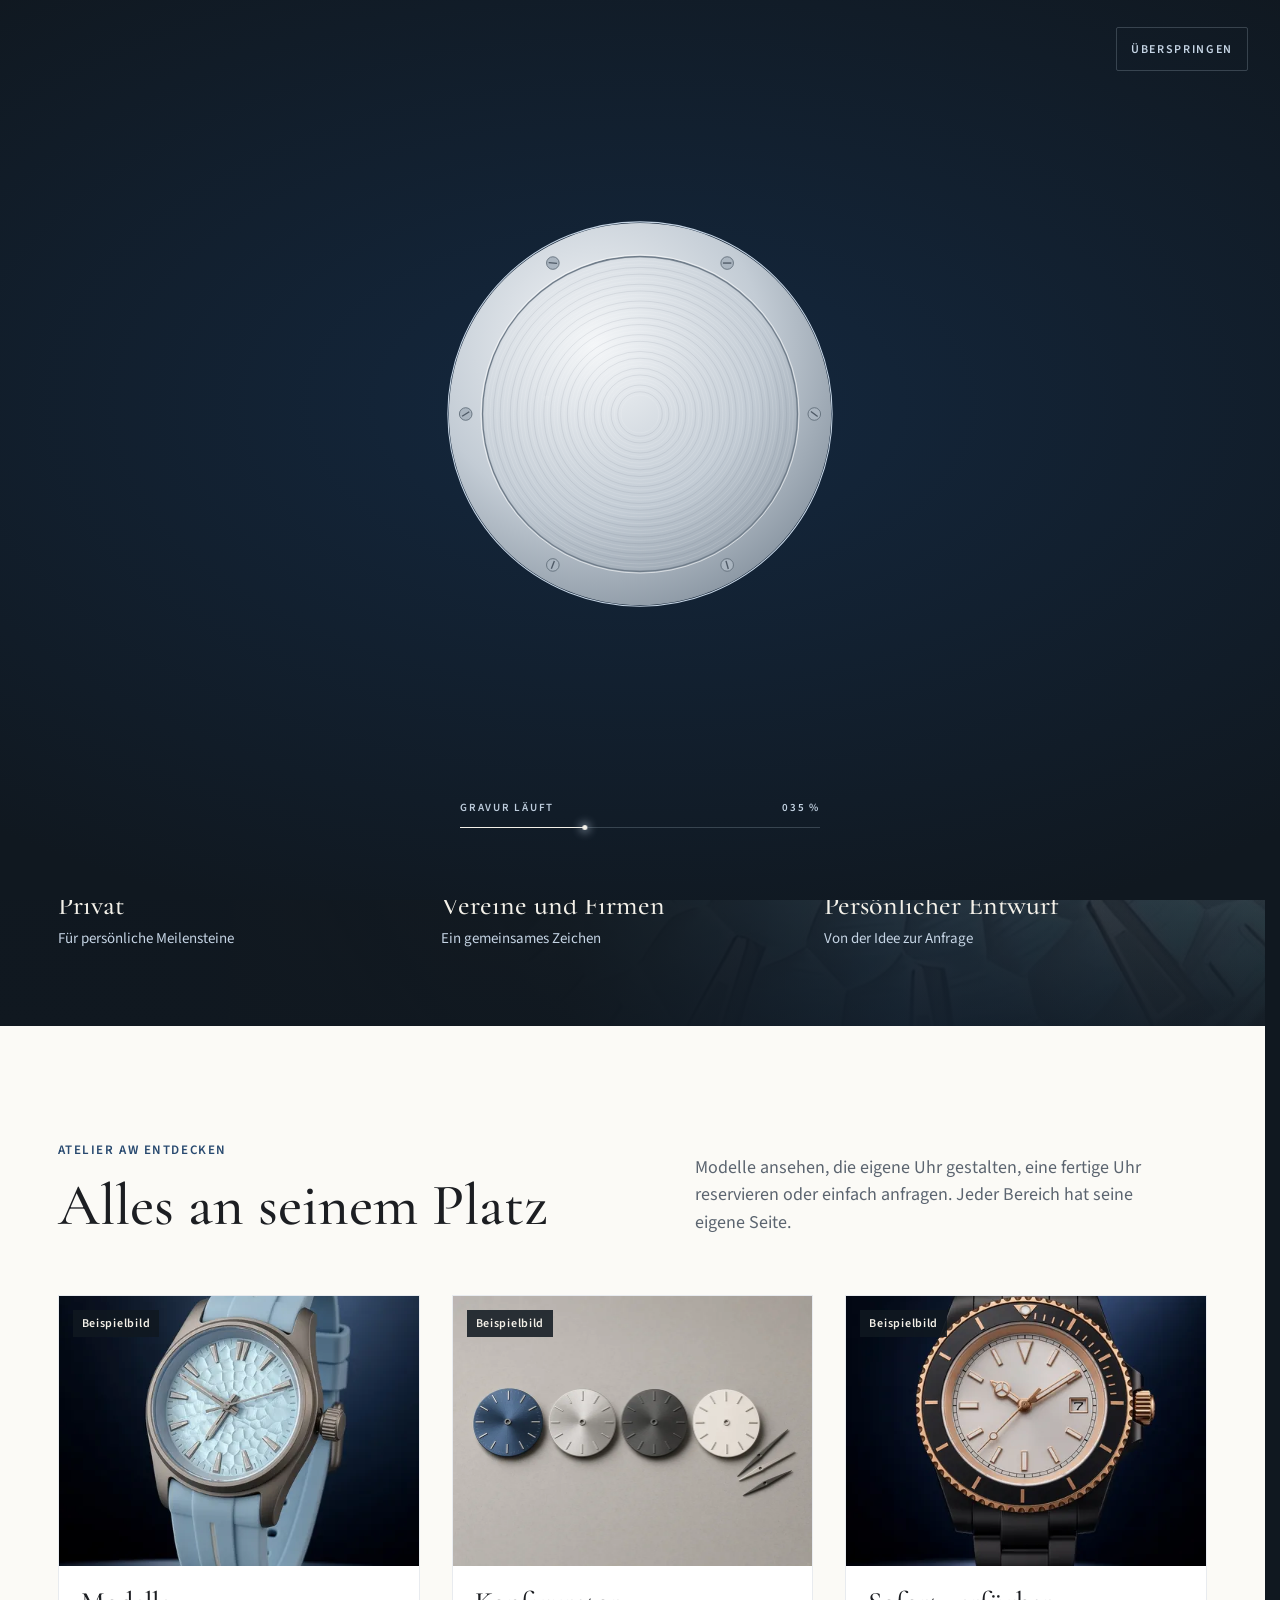
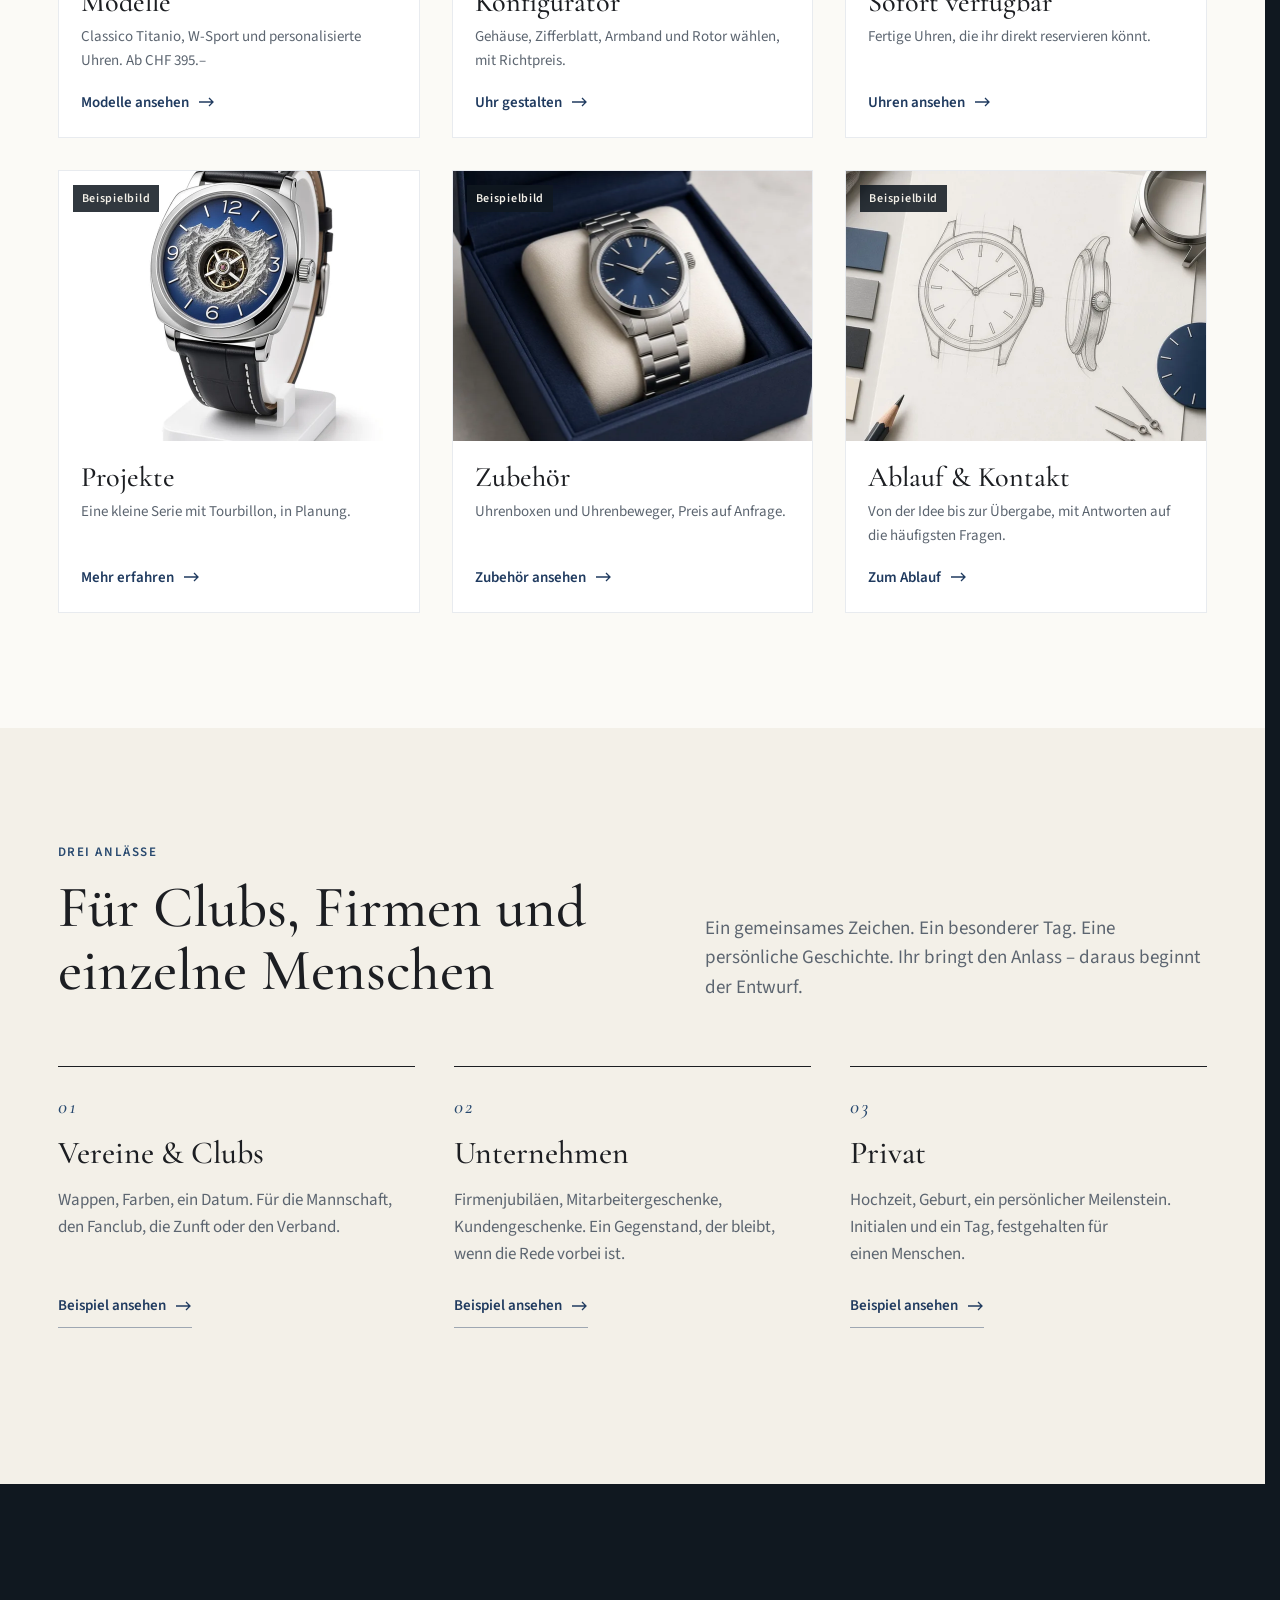
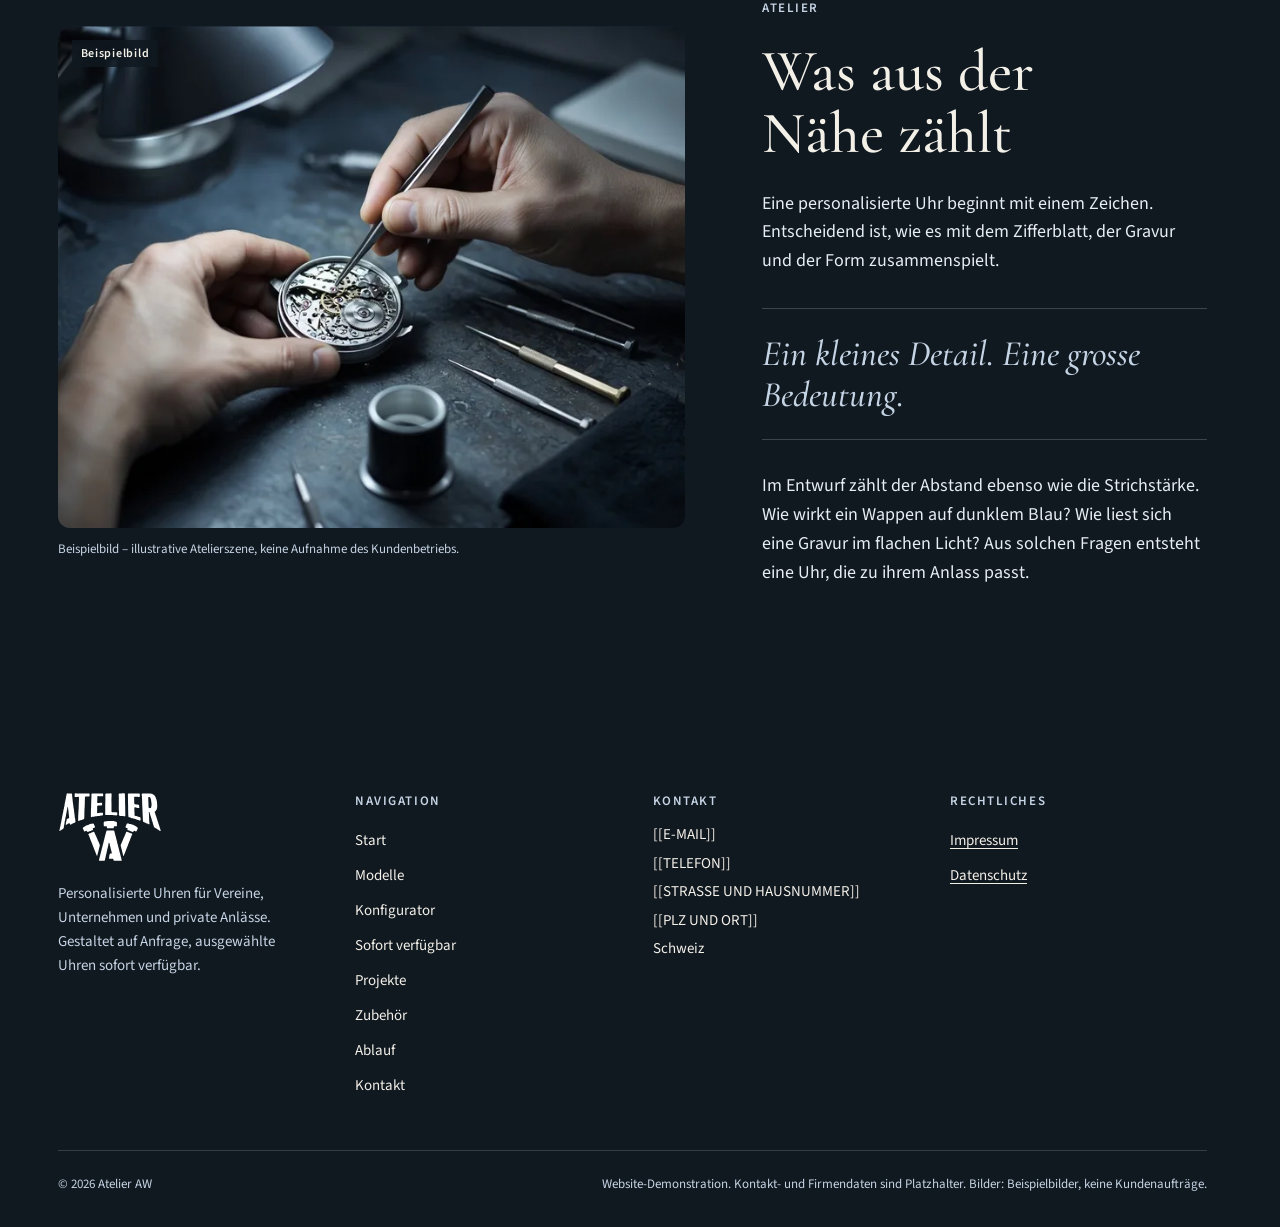
==== commit 52fc85f3: "Markenname: Atelier AW" ====
--- a/index.html
+++ b/index.html
@@ -3,12 +3,12 @@
 <head>
 <meta charset="utf-8">
 <meta name="viewport" content="width=device-width, initial-scale=1">
-<title>Atelier W – Personalisierte Uhren für besondere Anlässe</title>
+<title>Atelier AW – Personalisierte Uhren für besondere Anlässe</title>
 <meta name="description" content="Personalisierte Uhren für Vereine, Unternehmen und private Meilensteine. Modelle ab CHF 395.–, Konfigurator, sofort verfügbare Uhren und persönliche Anfrage.">
 <meta name="robots" content="noindex, nofollow">
 <meta name="theme-color" content="#1f3a5f">
 <meta property="og:type" content="website">
-<meta property="og:title" content="Atelier W – Personalisierte Uhren für besondere Anlässe">
+<meta property="og:title" content="Atelier AW – Personalisierte Uhren für besondere Anlässe">
 <meta property="og:description" content="Personalisierte Uhren für Vereine, Unternehmen und private Meilensteine. Modelle ab CHF 395.–, Konfigurator, sofort verfügbare Uhren und persönliche Anfrage.">
 <meta property="og:image" content="assets/img/modelle/classico-eisblau.webp">
 <link rel="icon" href="assets/icons/favicon.svg" type="image/svg+xml">
@@ -45,8 +45,8 @@
 
 <header class="hd" data-dark="">
   <div class="hd-in">
-    <a class="brand" href="index.html" aria-label="Atelier W – zur Startseite">
-      <img src="assets/logo/atelier-w-logo-white.svg" alt="Atelier W" width="80" height="54">
+    <a class="brand" href="index.html" aria-label="Atelier AW – zur Startseite">
+      <img src="assets/logo/atelier-w-logo-white.svg" alt="Atelier AW" width="80" height="54">
     </a>
     <nav class="nav-wide hd-nav" aria-label="Hauptnavigation">
       <ul class="hd-links"><li><a href="modelle.html">Modelle<span class="nav-line" aria-hidden="true"></span></a></li><li><a href="konfigurator.html">Konfigurator<span class="nav-line" aria-hidden="true"></span></a></li><li><a href="sofort-verfuegbar.html">Sofort verfügbar<span class="nav-line" aria-hidden="true"></span></a></li><li><a href="projekte.html">Projekte<span class="nav-line" aria-hidden="true"></span></a></li><li><a href="zubehoer.html">Zubehör<span class="nav-line" aria-hidden="true"></span></a></li><li><a href="ablauf.html">Ablauf<span class="nav-line" aria-hidden="true"></span></a></li></ul>
@@ -77,7 +77,7 @@
   </div>
   <div class="aw-hero-in" style="position:relative;z-index:1;max-width:1280px;margin:0 auto;padding:clamp(48px,7vw,112px) clamp(20px,4.5vw,64px) 0;display:flex;flex-wrap:wrap;align-items:center;gap:clamp(40px,5vw,80px)">
     <div style="flex:1 1 400px;min-width:0;display:flex;flex-direction:column;gap:28px">
-      <p style="margin:0;font-size:13px;font-weight:600;letter-spacing:0.12em;text-transform:uppercase;color:#c5d4e4">Atelier W, Schweiz</p>
+      <p style="margin:0;font-size:13px;font-weight:600;letter-spacing:0.12em;text-transform:uppercase;color:#c5d4e4">Atelier AW, Schweiz</p>
       <h1 id="hero-h" style="margin:0;font-family:'Cormorant Garamond',Palatino,'Palatino Linotype',Georgia,serif;font-weight:500;font-size:clamp(3rem,7.4vw,7.2rem);line-height:1;letter-spacing:-0.01em;text-wrap:balance">Was euch verbindet.<br><em style="font-style:italic;color:#c5d4e4">Für immer am Handgelenk.</em></h1>
       <p style="margin:0;max-width:34em;font-size:clamp(18px,1.6vw,21px);line-height:1.5;color:#e6edf3;text-wrap:pretty">Personalisierte Uhren für Vereine, Unternehmen und private Anlässe. Euer Zeichen auf dem Zifferblatt, eure Worte im Gehäuseboden.</p>
       <div style="display:flex;flex-wrap:wrap;gap:16px;padding-top:8px">
@@ -106,7 +106,7 @@
   <div class="sx-in">
     <div class="sx-head">
       <div>
-        <p class="sx-eye">Atelier W entdecken</p>
+        <p class="sx-eye">Atelier AW entdecken</p>
         <h2 id="ber-h" class="sx-h">Alles an seinem Platz</h2>
       </div>
       <p class="sx-lead">Modelle ansehen, die eigene Uhr gestalten, eine fertige Uhr reservieren oder einfach anfragen. Jeder Bereich hat seine eigene Seite.</p>
@@ -196,7 +196,7 @@
   <div style="max-width:1280px;margin:0 auto;padding:clamp(56px,7vw,96px) clamp(20px,4.5vw,64px) calc(32px + env(safe-area-inset-bottom));display:flex;flex-direction:column;gap:48px">
     <div style="display:grid;grid-template-columns:repeat(auto-fit,minmax(min(100%,240px),1fr));gap:40px">
       <div style="display:flex;flex-direction:column;gap:20px">
-        <img src="assets/logo/atelier-w-logo-white.svg" alt="Atelier W" width="104" height="70" style="display:block;height:70px;width:auto;align-self:flex-start">
+        <img src="assets/logo/atelier-w-logo-white.svg" alt="Atelier AW" width="104" height="70" style="display:block;height:70px;width:auto;align-self:flex-start">
         <p style="margin:0;font-size:15px;line-height:1.6;color:#c5d4e4;max-width:24em">Personalisierte Uhren für Vereine, Unternehmen und private Anlässe. Gestaltet auf Anfrage, ausgewählte Uhren sofort verfügbar.</p>
       </div>
       <nav aria-label="Fusszeile">
@@ -227,7 +227,7 @@
       </div>
     </div>
     <div style="border-top:1px solid rgba(197,212,228,0.2);padding-top:24px;display:flex;flex-wrap:wrap;justify-content:space-between;gap:12px;font-size:13px;line-height:1.5;color:#c5d4e4">
-      <span>© <span data-year>2026</span> Atelier W</span>
+      <span>© <span data-year>2026</span> Atelier AW</span>
       <span style="max-width:52em">Website-Demonstration. Kontakt- und Firmendaten sind Platzhalter. Bilder: Beispielbilder, keine Kundenaufträge.</span>
     </div>
   </div>
--- a/assets/css/styles.css
+++ b/assets/css/styles.css
@@ -1,4 +1,4 @@
-/* Atelier W – Stylesheet
+/* Atelier AW – Stylesheet
    Die meisten Gestaltungswerte stehen direkt im HTML (wie im Design-Projekt). Hier: Schriften, Grundlagen,
    Zustände (Menü, Konfigurator, Formular, FAQ), Fotos, Intro sowie automatisch erzeugte Hover-Regeln (unten). */
 
--- a/assets/css/sections.css
+++ b/assets/css/sections.css
@@ -1,4 +1,4 @@
-/* Atelier W – Modelle, Sofort verfügbar, Projekte, Zubehör, Konfigurator-Ergänzungen */
+/* Atelier AW – Modelle, Sofort verfügbar, Projekte, Zubehör, Konfigurator-Ergänzungen */
 .sx{scroll-margin-top:var(--hd)}
 .sx-in{max-width:1280px;margin:0 auto;padding:clamp(64px,9vw,128px) clamp(20px,4.5vw,64px);display:flex;flex-direction:column;gap:clamp(36px,4.5vw,64px)}
 .sx-head{display:flex;flex-wrap:wrap;gap:24px 64px;align-items:end}
--- a/assets/css/site.css
+++ b/assets/css/site.css
@@ -1,4 +1,4 @@
-/* Atelier W – mehrseitige Struktur: aktive Navigation, Seitenkopf, Teaser, CTA */
+/* Atelier AW – mehrseitige Struktur: aktive Navigation, Seitenkopf, Teaser, CTA */
 .hd-links a[aria-current="page"]{color:#ffffff}
 .hd-links a[aria-current="page"] .nav-line{transform:scaleX(1)}
 #aw-menu a[aria-current="page"]{color:#c5d4e4!important;font-style:italic}
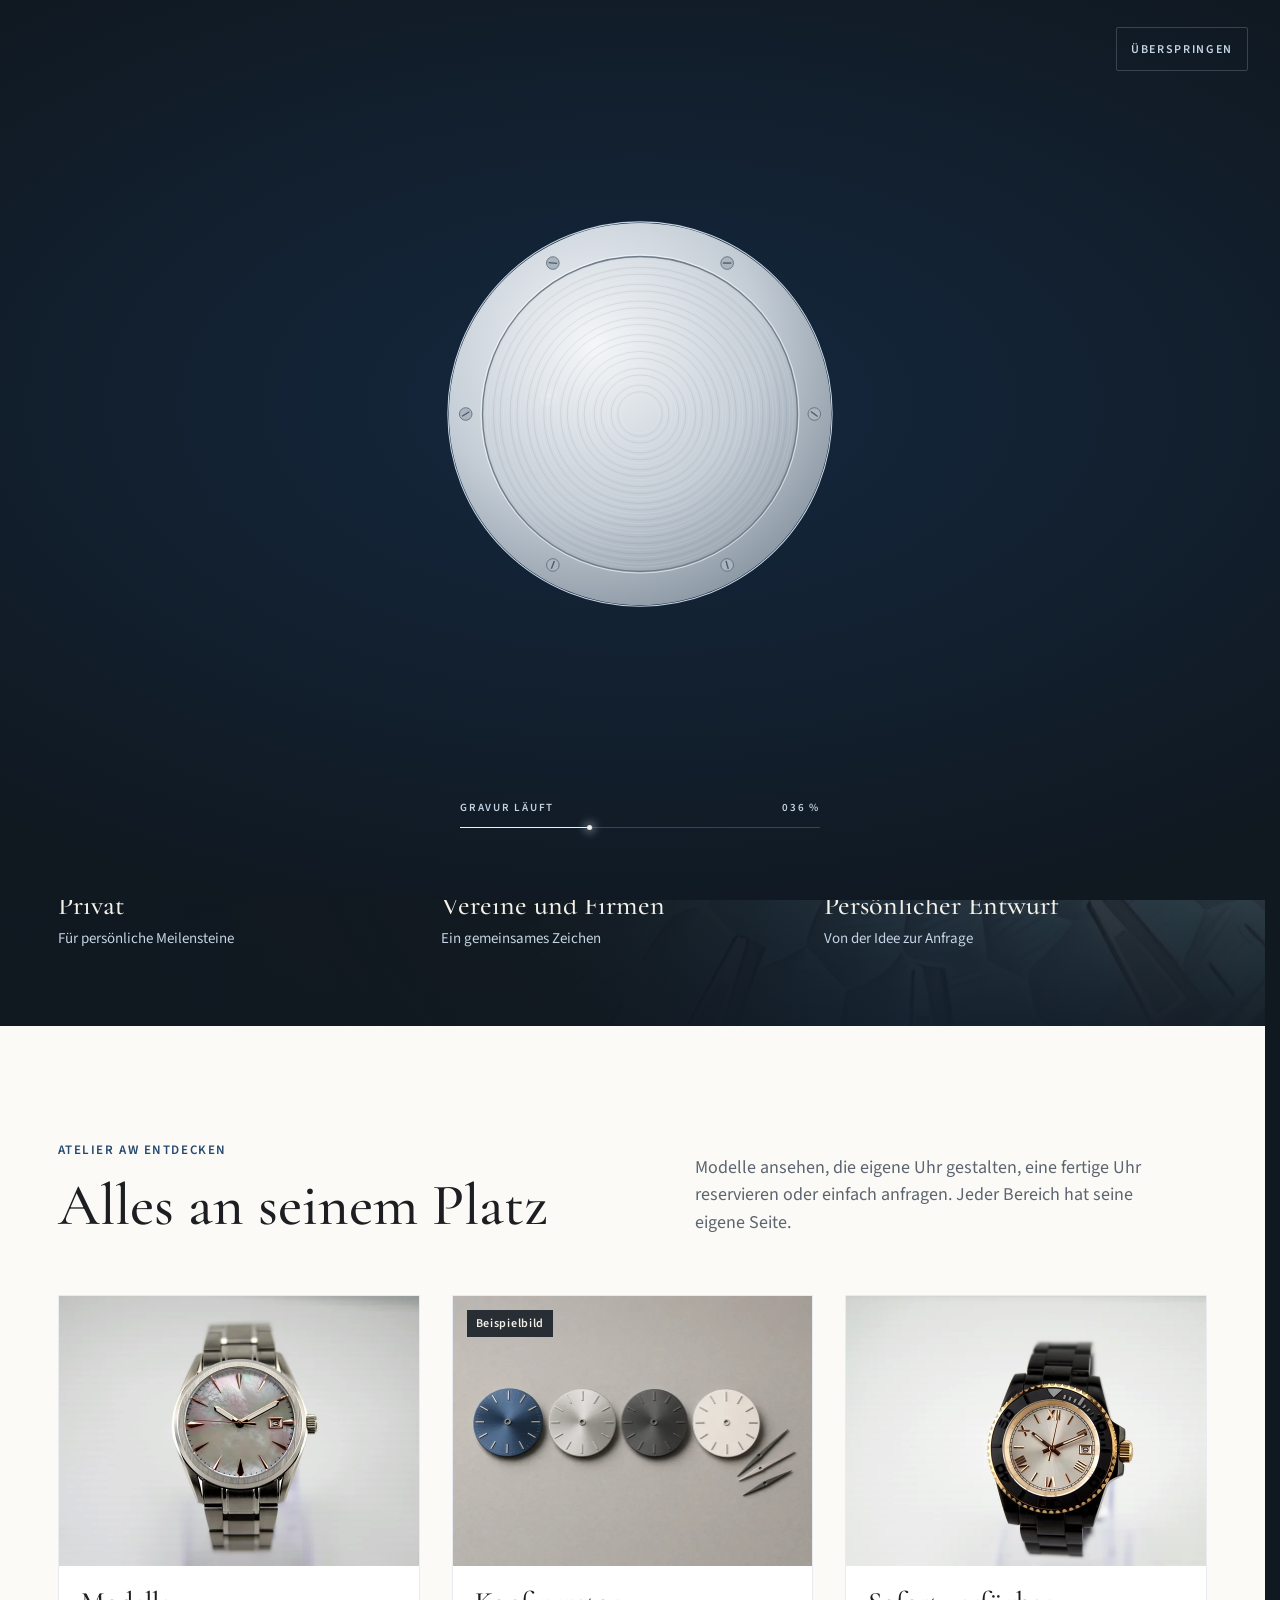
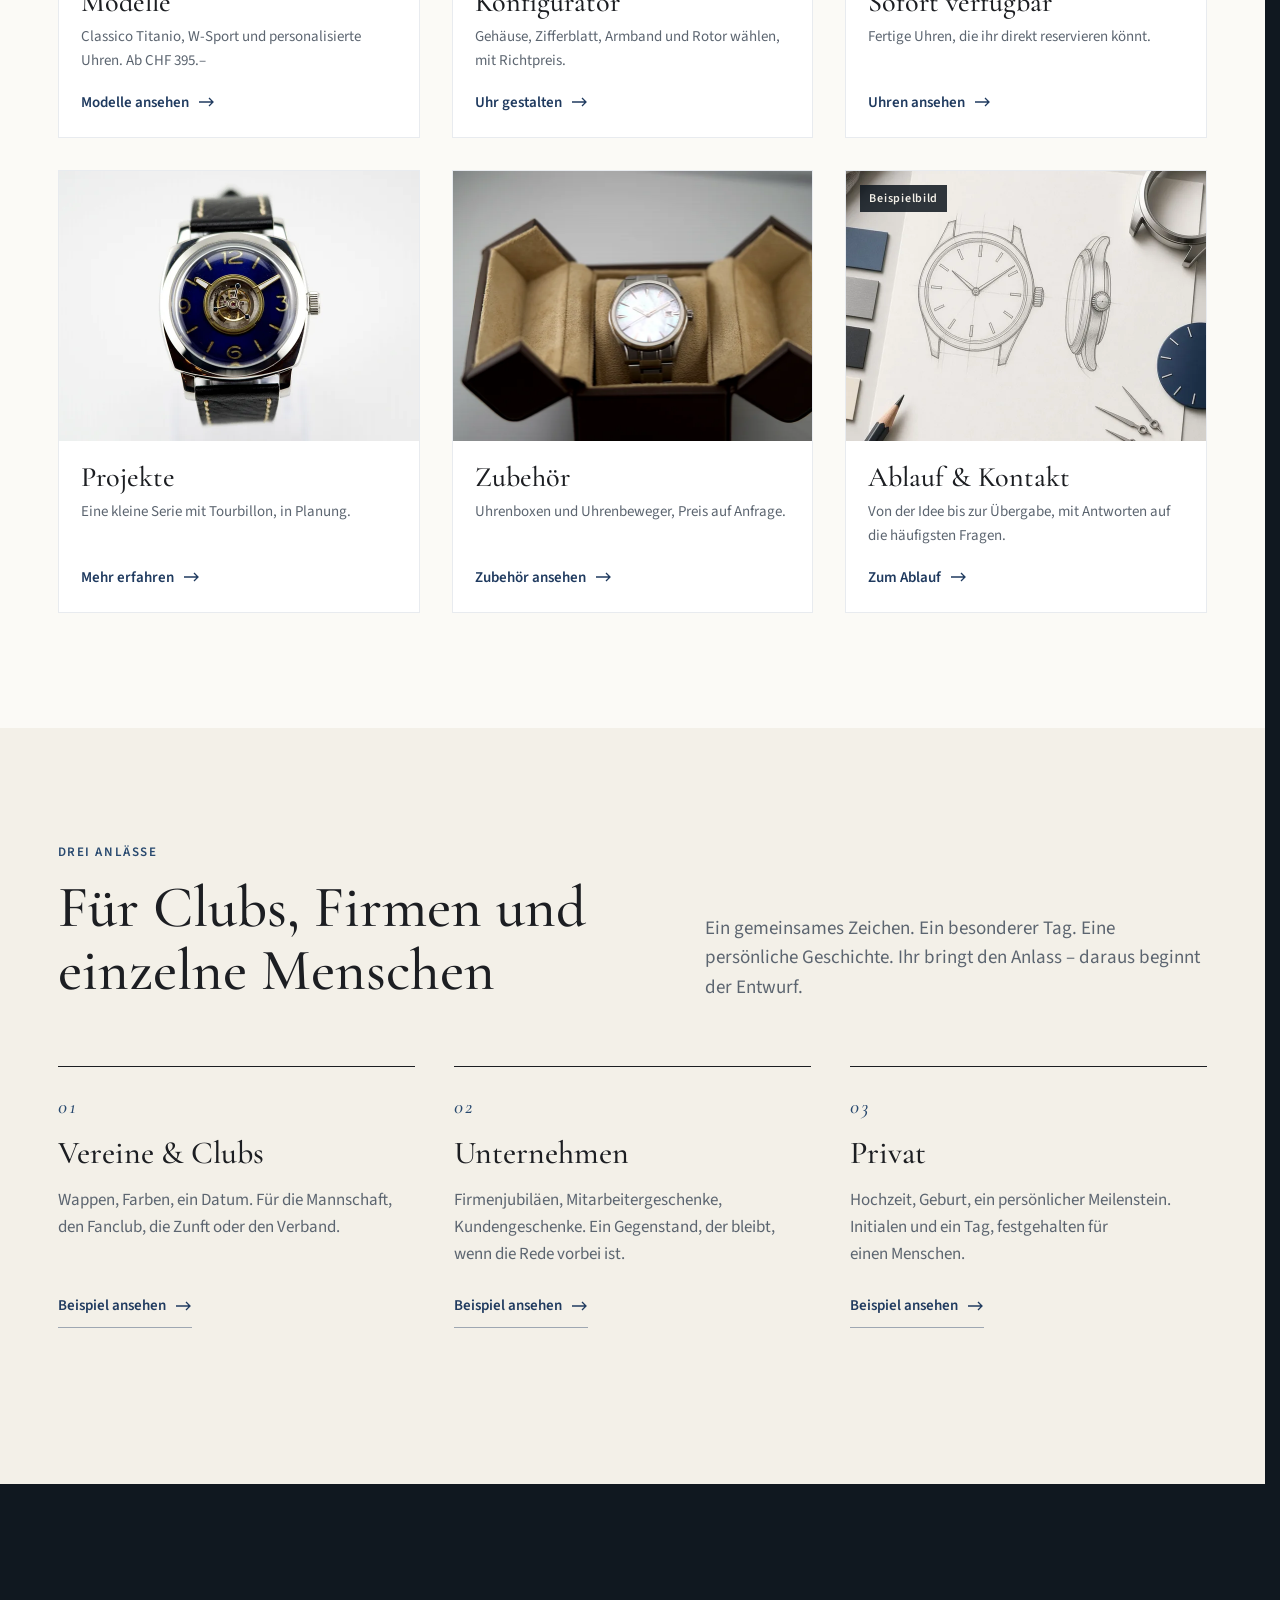
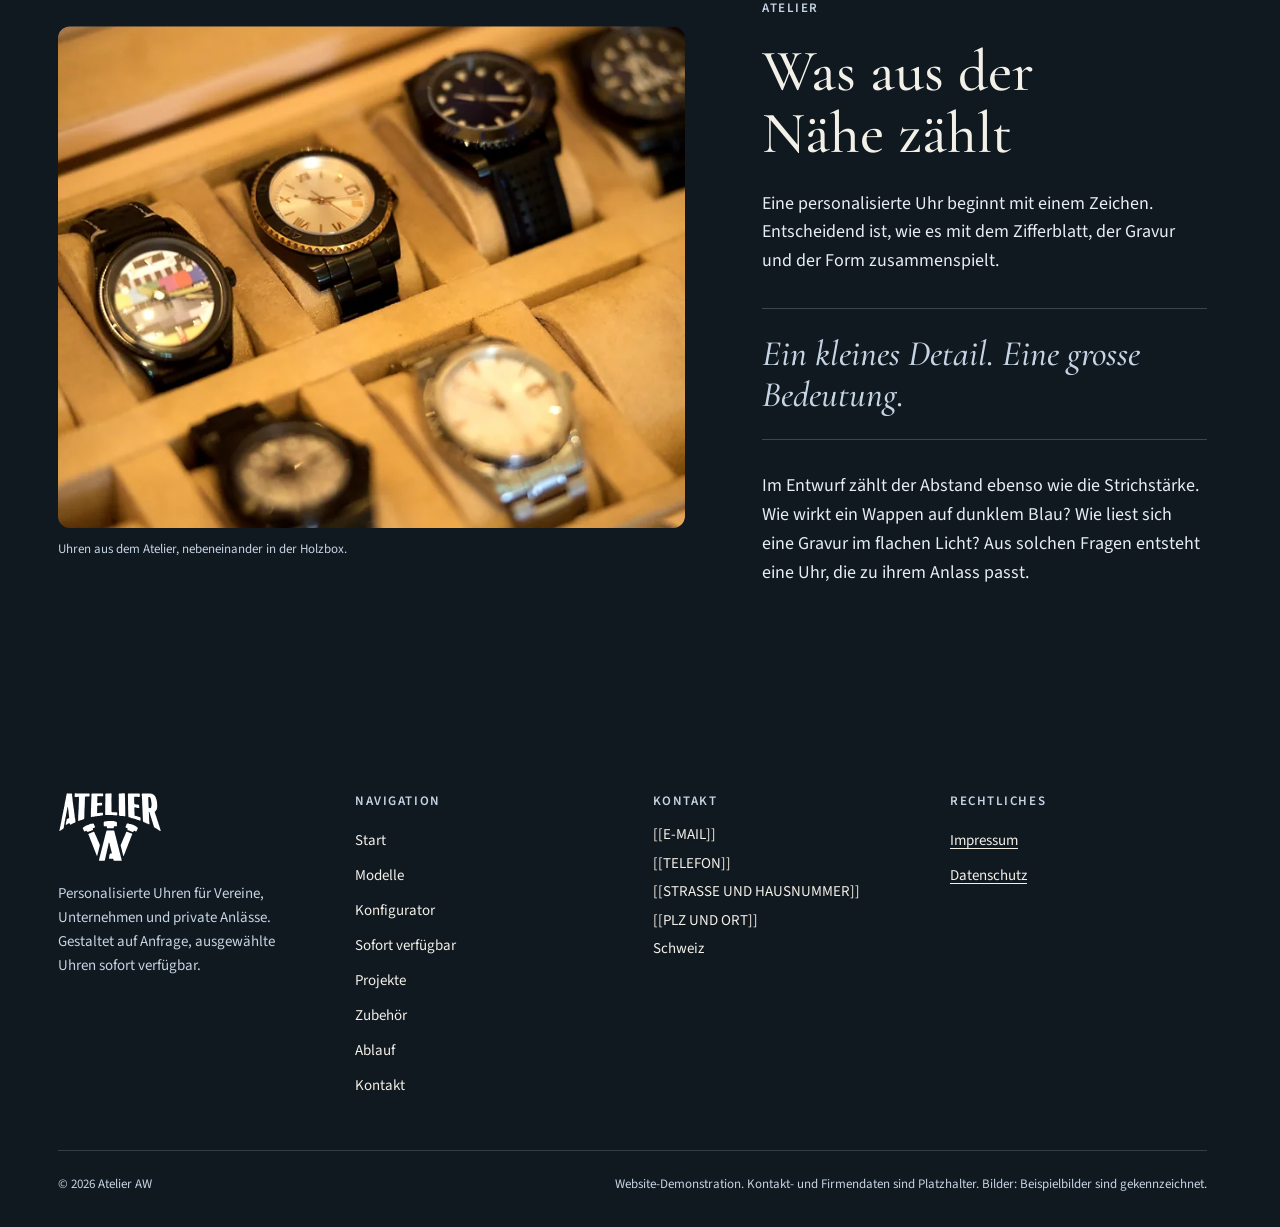
==== commit 6b126568: "Echte Fotos: Teaser, Modelle, Sofort verfügbar, Projekte und Atelier mit Kundenfotos" ====
--- a/index.html
+++ b/index.html
@@ -113,7 +113,7 @@
     </div>
     <ul class="tz-grid">
       <li class="tz"><a class="tz-a" href="modelle.html">
-        <div class="ph-frame tz-ph"><img src="assets/img/modelle/classico-eisblau.webp" srcset="assets/img/modelle/classico-eisblau-480.webp 480w, assets/img/modelle/classico-eisblau.webp 1200w" sizes="(min-width: 1000px) 30vw, (min-width: 640px) 50vw, 100vw" alt="" loading="lazy" decoding="async"><span class="bb">Beispielbild</span></div>
+        <div class="ph-frame tz-ph"><img src="assets/img/echt/teaser-modelle-4x3.webp" srcset="assets/img/echt/teaser-modelle-4x3-720.webp 720w, assets/img/echt/teaser-modelle-4x3.webp 1200w" sizes="(min-width: 1000px) 30vw, (min-width: 640px) 50vw, 100vw" alt="" loading="lazy" decoding="async"></div>
         <div class="tz-b"><h3 class="tz-t">Modelle</h3><p class="tz-d">Classico Titanio, W-Sport und personalisierte Uhren. Ab CHF 395.–</p><span class="tz-l">Modelle ansehen<svg width="16" height="10" viewBox="0 0 16 10" fill="none" stroke="currentColor" stroke-width="1.3" aria-hidden="true"><path d="M0 5h14M10 1l4 4-4 4"></path></svg></span></div>
       </a></li>
       <li class="tz"><a class="tz-a" href="konfigurator.html">
@@ -121,15 +121,15 @@
         <div class="tz-b"><h3 class="tz-t">Konfigurator</h3><p class="tz-d">Gehäuse, Zifferblatt, Armband und Rotor wählen, mit Richtpreis.</p><span class="tz-l">Uhr gestalten<svg width="16" height="10" viewBox="0 0 16 10" fill="none" stroke="currentColor" stroke-width="1.3" aria-hidden="true"><path d="M0 5h14M10 1l4 4-4 4"></path></svg></span></div>
       </a></li>
       <li class="tz"><a class="tz-a" href="sofort-verfuegbar.html">
-        <div class="ph-frame tz-ph"><img src="assets/img/modelle/w-sport-rosegold.webp" srcset="assets/img/modelle/w-sport-rosegold-480.webp 480w, assets/img/modelle/w-sport-rosegold.webp 1200w" sizes="(min-width: 1000px) 30vw, (min-width: 640px) 50vw, 100vw" alt="" loading="lazy" decoding="async"><span class="bb">Beispielbild</span></div>
+        <div class="ph-frame tz-ph"><img src="assets/img/echt/teaser-sofort-4x3.webp" srcset="assets/img/echt/teaser-sofort-4x3-720.webp 720w, assets/img/echt/teaser-sofort-4x3.webp 1200w" sizes="(min-width: 1000px) 30vw, (min-width: 640px) 50vw, 100vw" alt="" loading="lazy" decoding="async"></div>
         <div class="tz-b"><h3 class="tz-t">Sofort verfügbar</h3><p class="tz-d">Fertige Uhren, die ihr direkt reservieren könnt.</p><span class="tz-l">Uhren ansehen<svg width="16" height="10" viewBox="0 0 16 10" fill="none" stroke="currentColor" stroke-width="1.3" aria-hidden="true"><path d="M0 5h14M10 1l4 4-4 4"></path></svg></span></div>
       </a></li>
       <li class="tz"><a class="tz-a" href="projekte.html">
-        <div class="ph-frame tz-ph"><img src="assets/img/gallery-matterhorn.webp" srcset="assets/img/gallery-matterhorn-720.webp 720w, assets/img/gallery-matterhorn.webp 1200w" sizes="(min-width: 1000px) 30vw, (min-width: 640px) 50vw, 100vw" alt="" loading="lazy" decoding="async"><span class="bb">Beispielbild</span></div>
+        <div class="ph-frame tz-ph"><img src="assets/img/echt/teaser-projekte-4x3.webp" srcset="assets/img/echt/teaser-projekte-4x3-720.webp 720w, assets/img/echt/teaser-projekte-4x3.webp 1200w" sizes="(min-width: 1000px) 30vw, (min-width: 640px) 50vw, 100vw" alt="" loading="lazy" decoding="async"></div>
         <div class="tz-b"><h3 class="tz-t">Projekte</h3><p class="tz-d">Eine kleine Serie mit Tourbillon, in Planung.</p><span class="tz-l">Mehr erfahren<svg width="16" height="10" viewBox="0 0 16 10" fill="none" stroke="currentColor" stroke-width="1.3" aria-hidden="true"><path d="M0 5h14M10 1l4 4-4 4"></path></svg></span></div>
       </a></li>
       <li class="tz"><a class="tz-a" href="zubehoer.html">
-        <div class="ph-frame tz-ph"><img src="assets/img/packaging-4x5.webp" srcset="assets/img/packaging-4x5-720.webp 720w, assets/img/packaging-4x5.webp 1200w" sizes="(min-width: 1000px) 30vw, (min-width: 640px) 50vw, 100vw" alt="" loading="lazy" decoding="async"><span class="bb">Beispielbild</span></div>
+        <div class="ph-frame tz-ph"><img src="assets/img/echt/teaser-zubehoer-4x3.webp" srcset="assets/img/echt/teaser-zubehoer-4x3-720.webp 720w, assets/img/echt/teaser-zubehoer-4x3.webp 1200w" sizes="(min-width: 1000px) 30vw, (min-width: 640px) 50vw, 100vw" alt="" loading="lazy" decoding="async"></div>
         <div class="tz-b"><h3 class="tz-t">Zubehör</h3><p class="tz-d">Uhrenboxen und Uhrenbeweger, Preis auf Anfrage.</p><span class="tz-l">Zubehör ansehen<svg width="16" height="10" viewBox="0 0 16 10" fill="none" stroke="currentColor" stroke-width="1.3" aria-hidden="true"><path d="M0 5h14M10 1l4 4-4 4"></path></svg></span></div>
       </a></li>
       <li class="tz"><a class="tz-a" href="ablauf.html">
@@ -176,10 +176,10 @@
   <div style="max-width:1440px;margin:0 auto;padding:clamp(64px,9vw,136px) clamp(20px,4.5vw,64px);display:flex;flex-wrap:wrap;align-items:center;gap:clamp(40px,6vw,104px)">
     <figure style="flex:7 1 480px;min-width:0;margin:0;display:flex;flex-direction:column;gap:12px">
       <div class="ph-frame" style="position:relative;aspect-ratio:5/4;background:#14283f;overflow:hidden">
-        <img src="assets/img/atelier-5x4.webp" srcset="assets/img/atelier-5x4-720.webp 720w, assets/img/atelier-5x4.webp 1440w" sizes="(min-width: 1000px) 56vw, 100vw" alt="Hände mit Pinzette an einem offenen Uhrwerk im gedämpften Werkbanklicht" loading="lazy" decoding="async" style="position:absolute;inset:0;width:100%;height:100%;object-fit:cover;display:block">
-        <span style="position:absolute;top:14px;left:14px;pointer-events:none;padding:5px 9px;background:rgba(16,24,32,0.86);color:#f3f0e8;font-size:12px;font-weight:600;letter-spacing:0.06em">Beispielbild</span>
-      </div>
-      <figcaption style="font-size:13px;line-height:1.5;color:#c5d4e4">Beispielbild – illustrative Atelierszene, keine Aufnahme des Kundenbetriebs.</figcaption>
+        <img src="assets/img/echt/atelier-kollektion-5x4.webp" srcset="assets/img/echt/atelier-kollektion-5x4-720.webp 720w, assets/img/echt/atelier-kollektion-5x4.webp 1440w" sizes="(min-width: 1000px) 56vw, 100vw" alt="Uhren von Atelier AW nebeneinander in einer Holzbox mit Wildlederkissen" loading="lazy" decoding="async" style="position:absolute;inset:0;width:100%;height:100%;object-fit:cover;display:block">
+        
+      </div>
+      <figcaption style="font-size:13px;line-height:1.5;color:#c5d4e4">Uhren aus dem Atelier, nebeneinander in der Holzbox.</figcaption>
     </figure>
     <div style="flex:5 1 340px;min-width:0;max-width:520px;display:flex;flex-direction:column;gap:24px">
       <p style="margin:0;font-size:13px;font-weight:600;letter-spacing:0.12em;text-transform:uppercase;color:#c5d4e4">Atelier</p>
@@ -228,7 +228,7 @@
     </div>
     <div style="border-top:1px solid rgba(197,212,228,0.2);padding-top:24px;display:flex;flex-wrap:wrap;justify-content:space-between;gap:12px;font-size:13px;line-height:1.5;color:#c5d4e4">
       <span>© <span data-year>2026</span> Atelier AW</span>
-      <span style="max-width:52em">Website-Demonstration. Kontakt- und Firmendaten sind Platzhalter. Bilder: Beispielbilder, keine Kundenaufträge.</span>
+      <span style="max-width:52em">Website-Demonstration. Kontakt- und Firmendaten sind Platzhalter. Bilder: Beispielbilder sind gekennzeichnet.</span>
     </div>
   </div>
 </footer>
